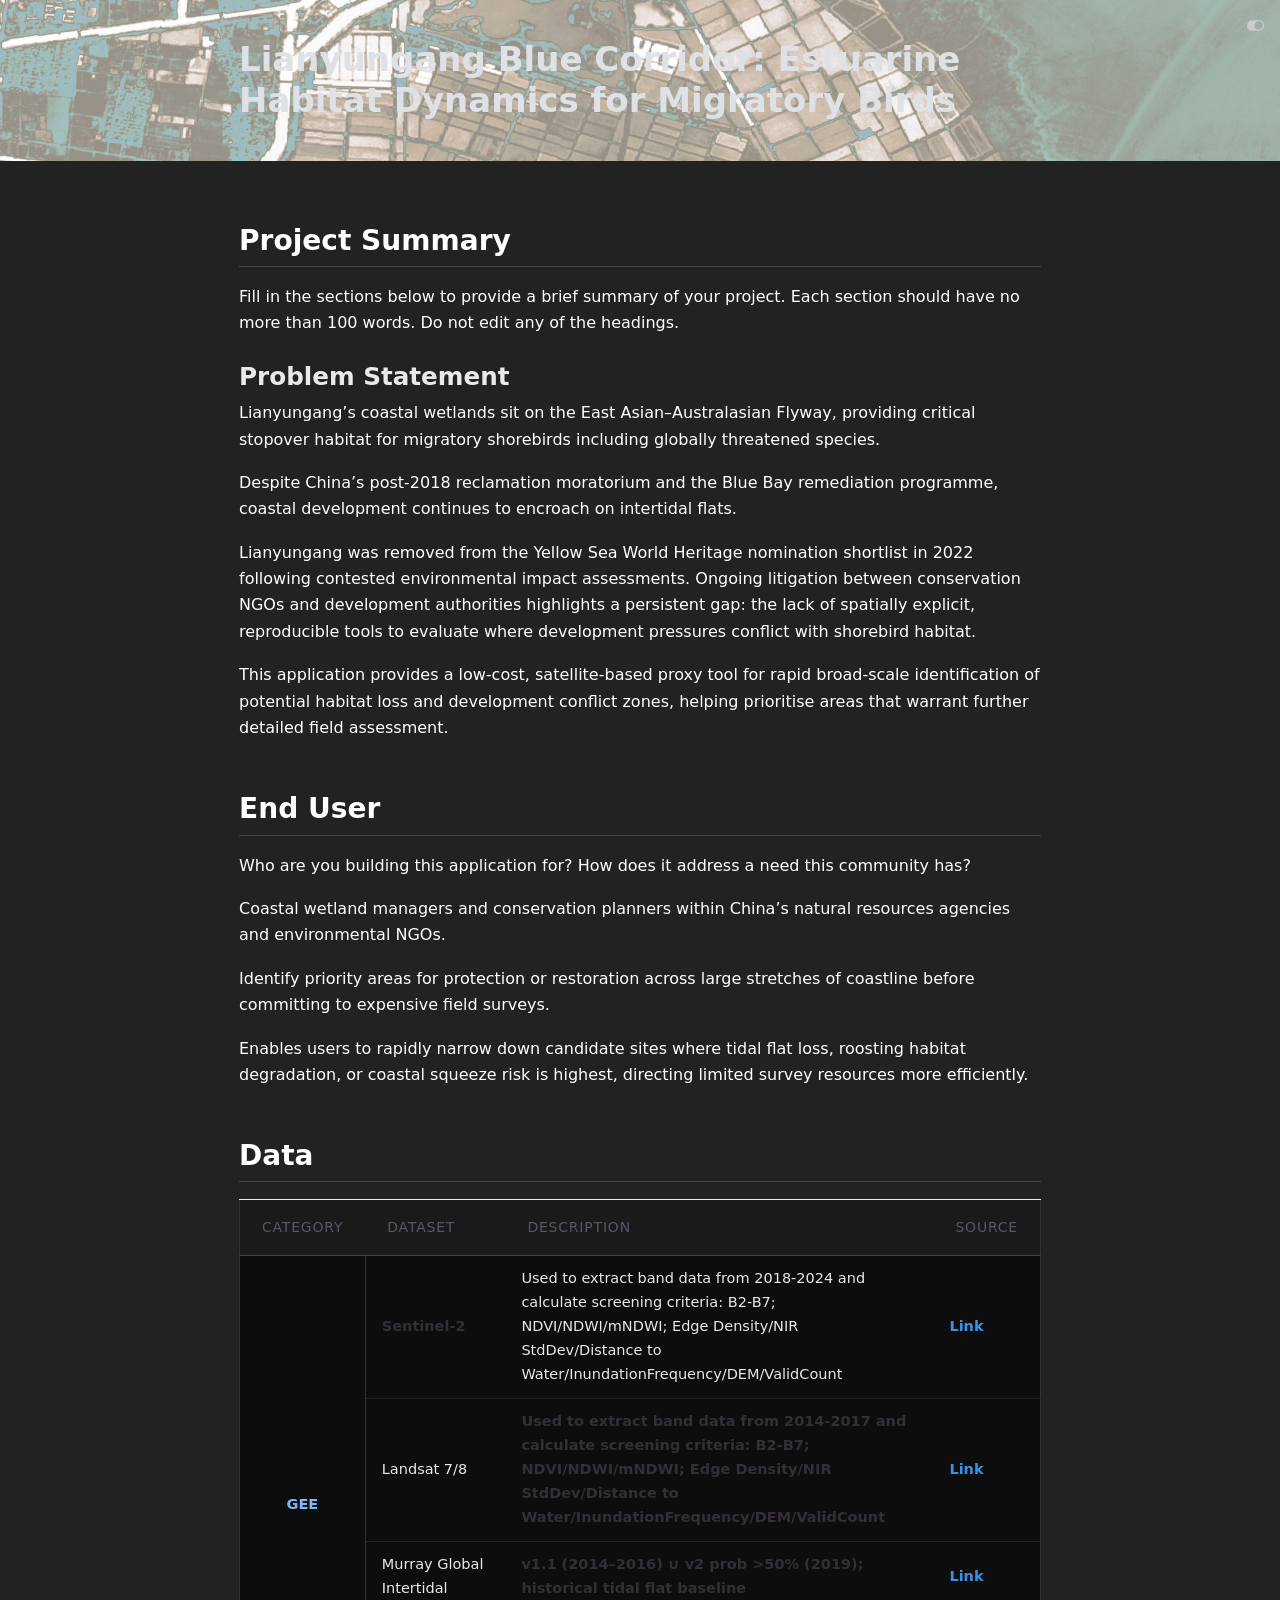
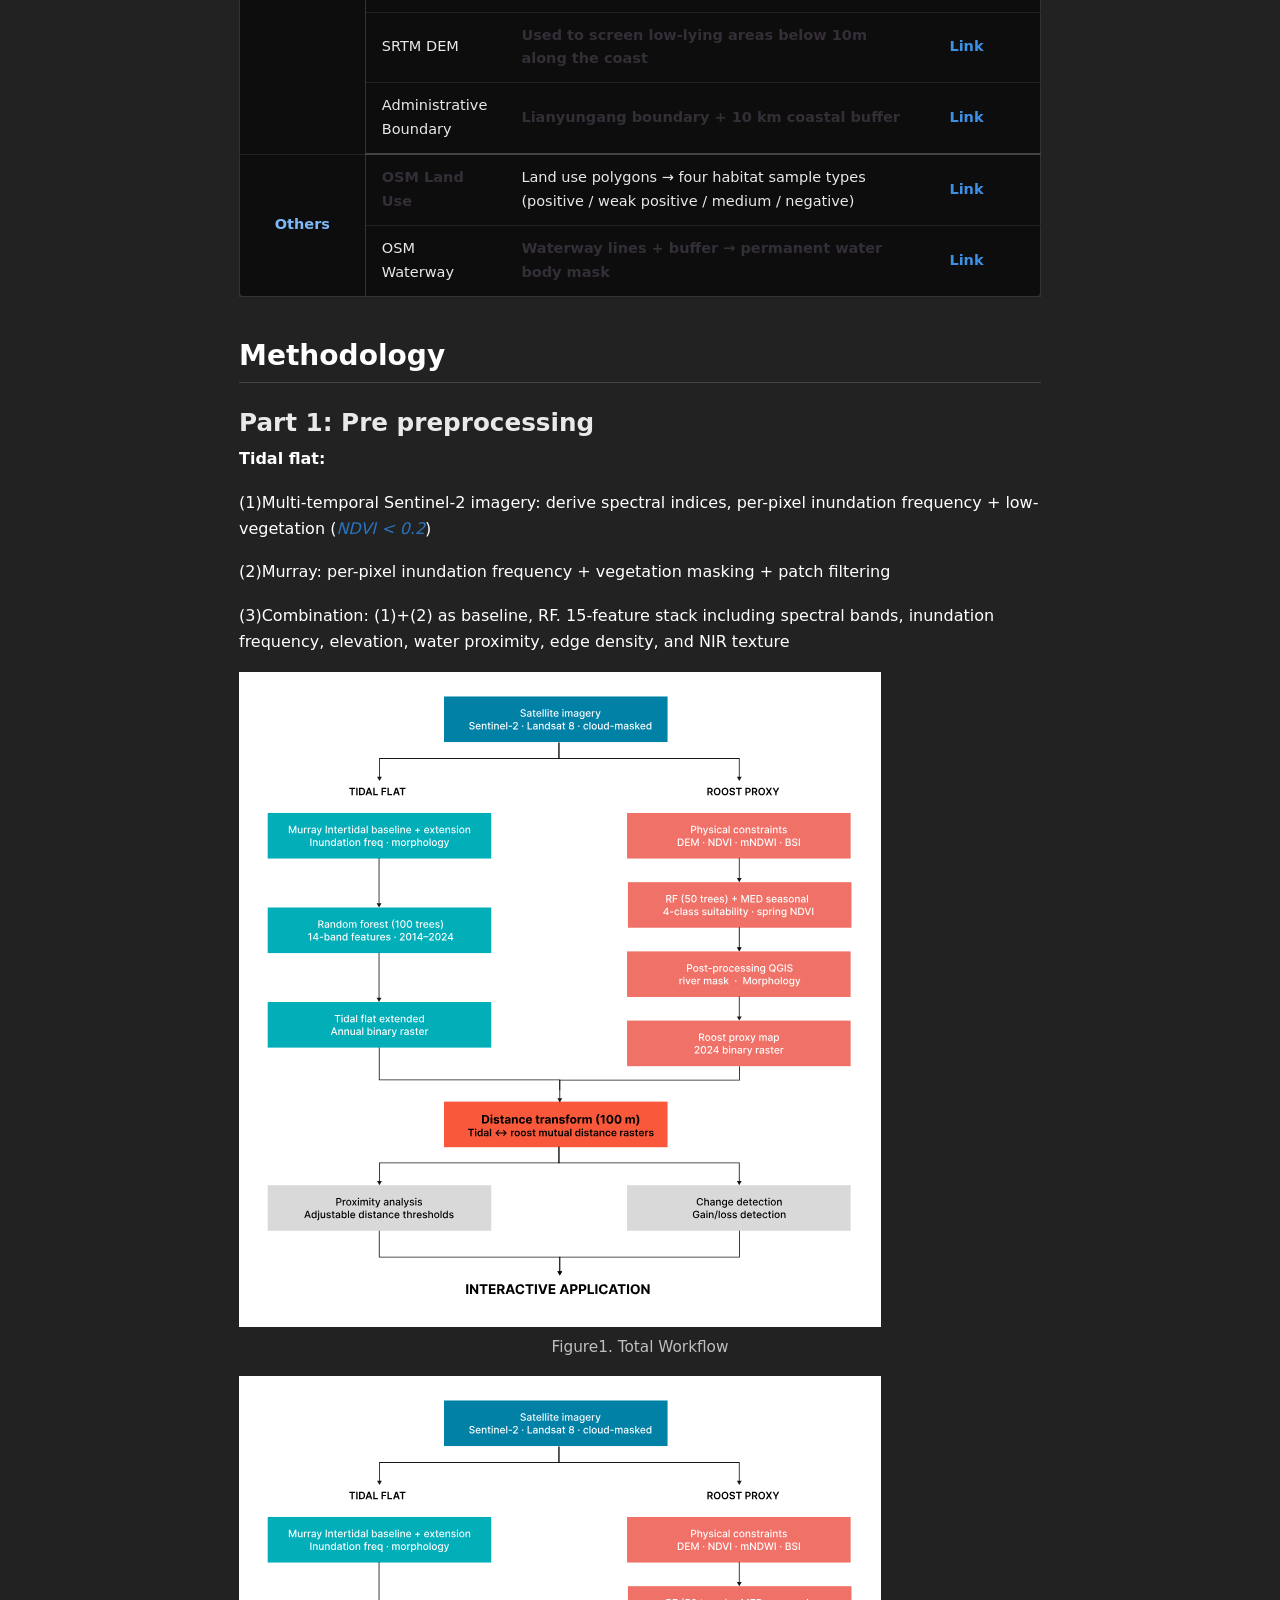
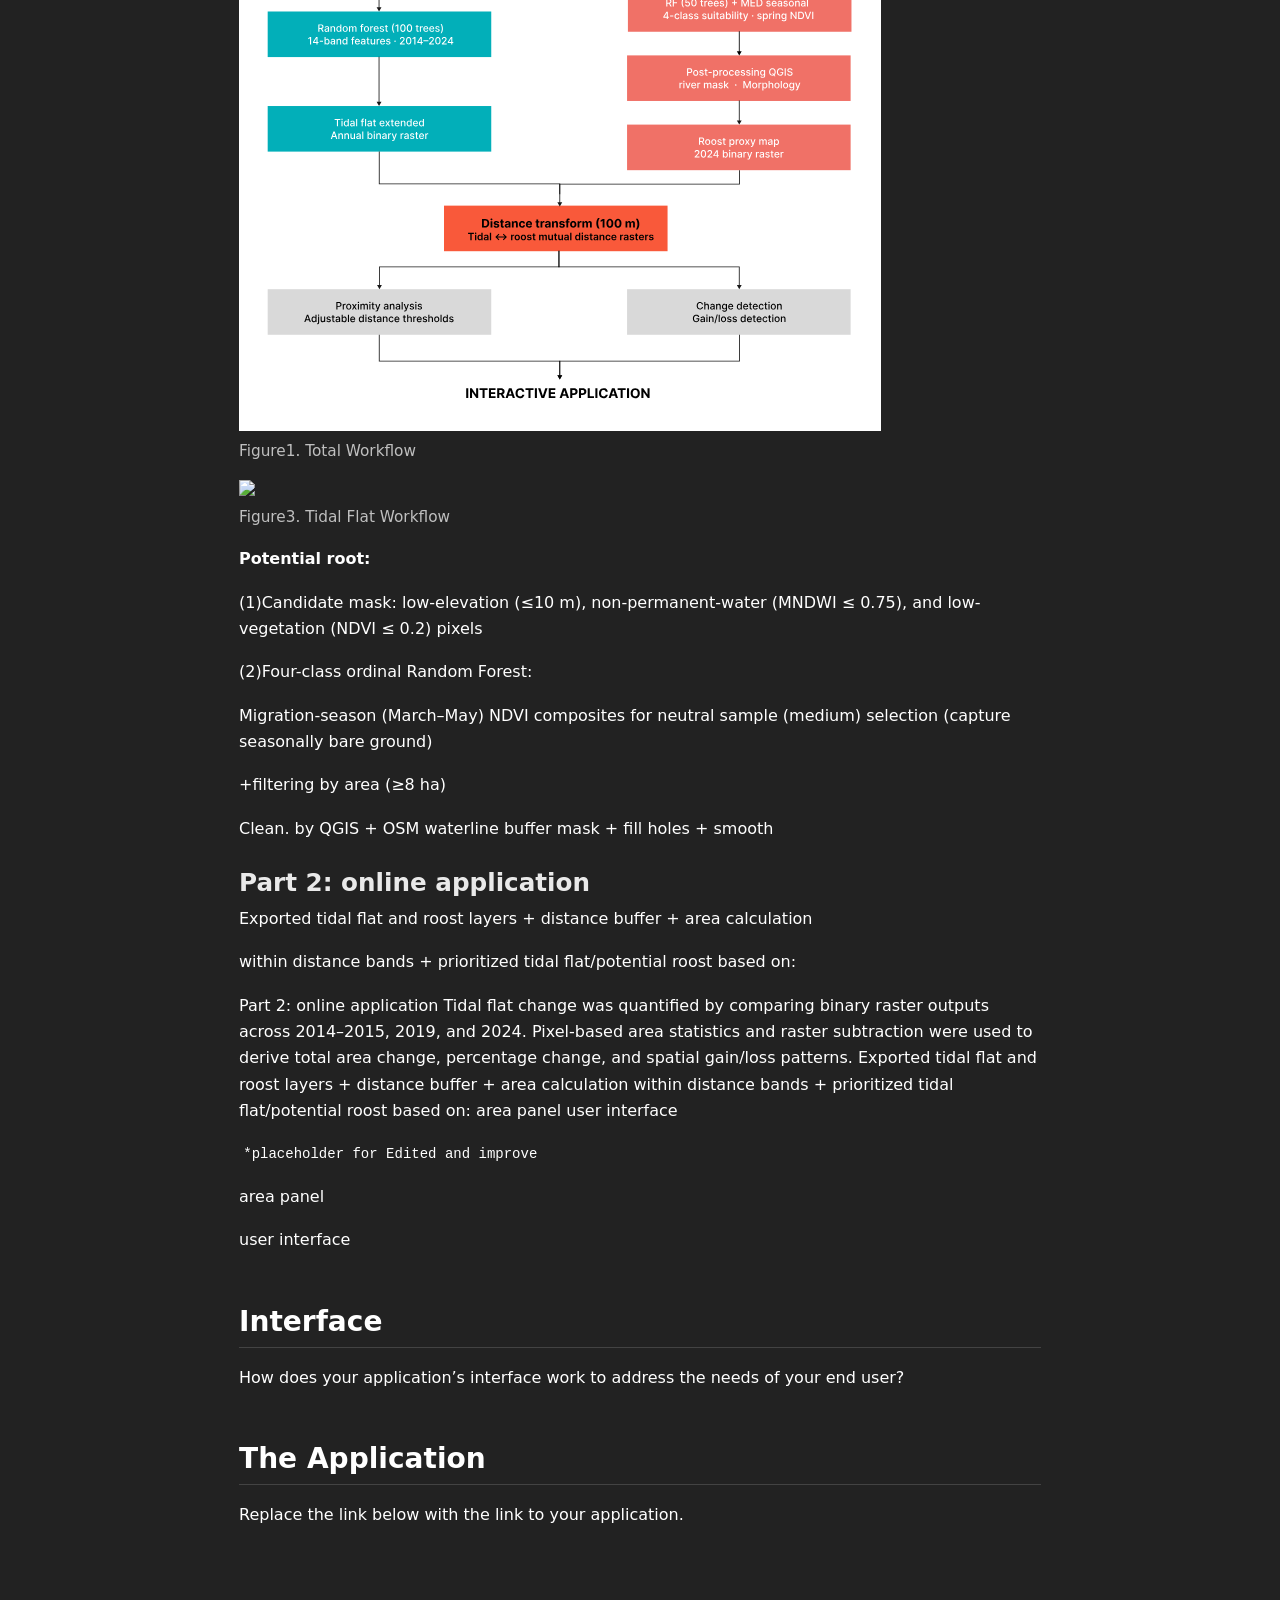
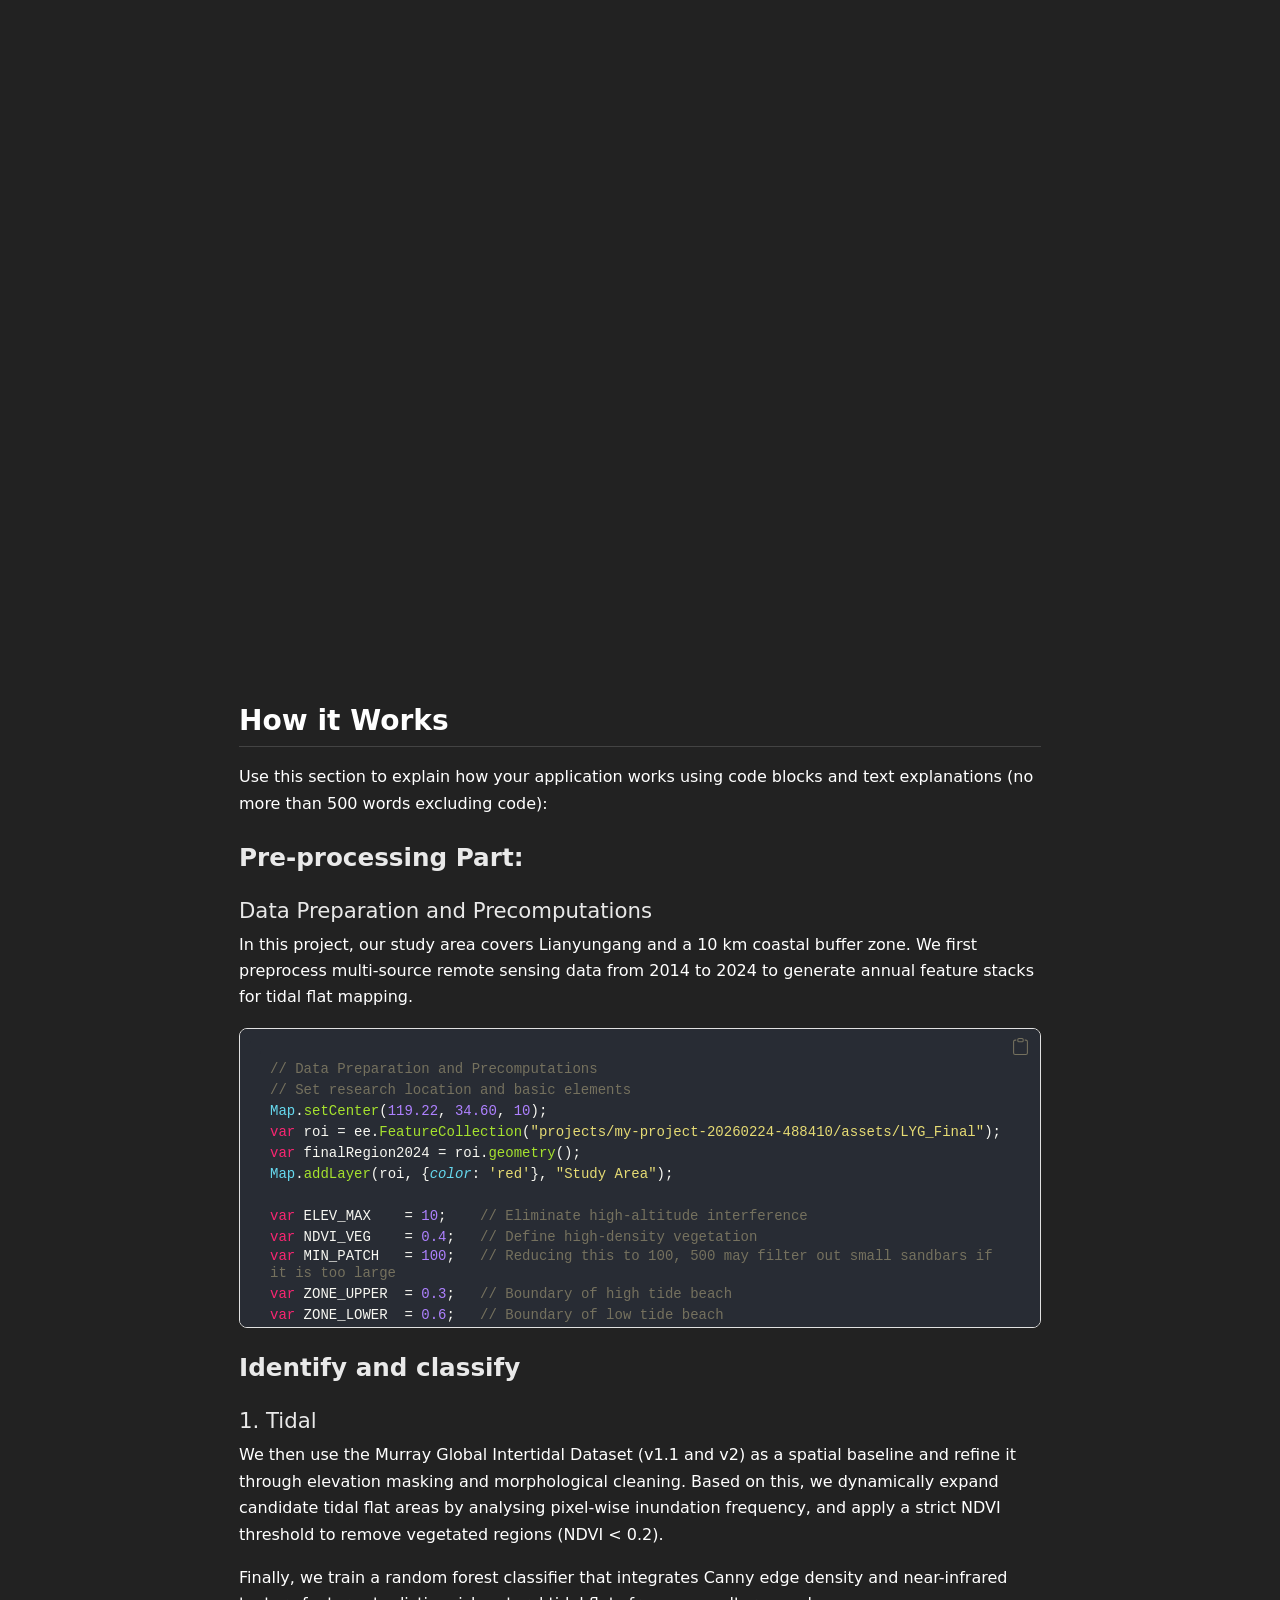
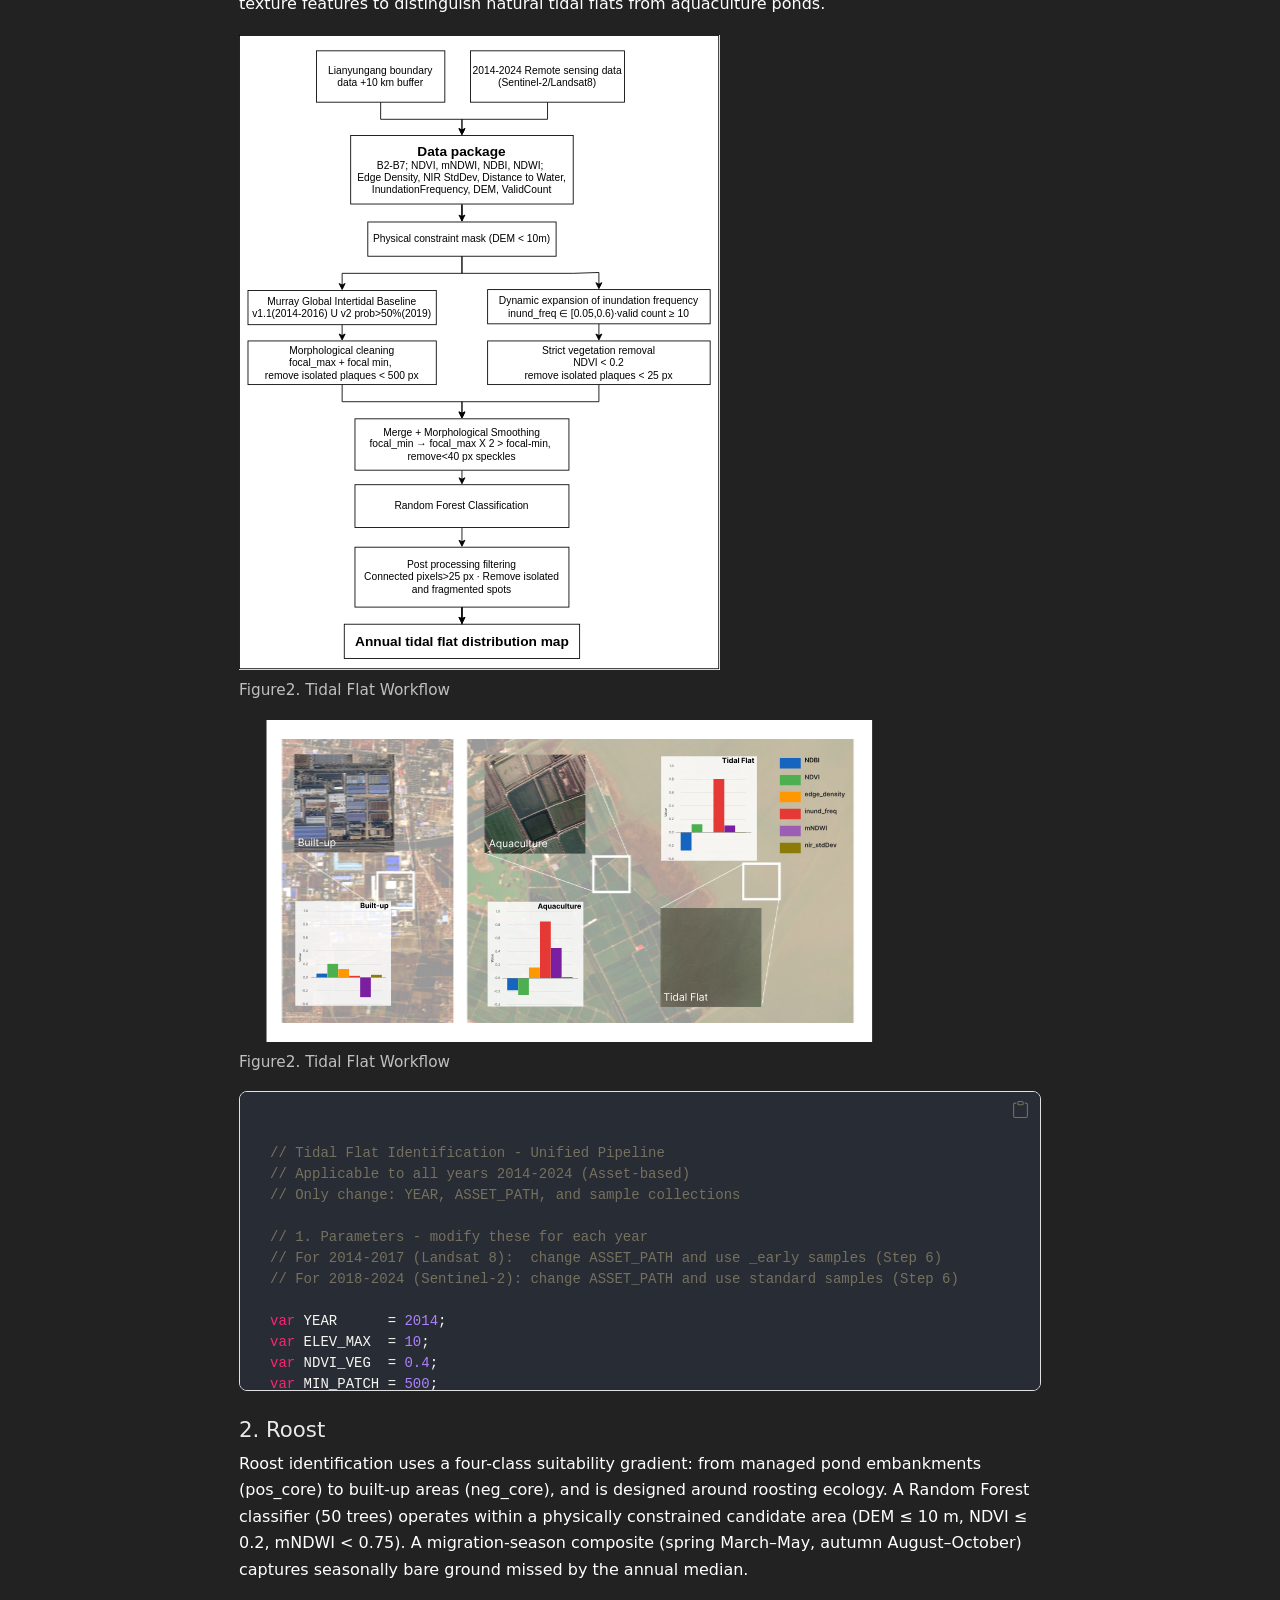
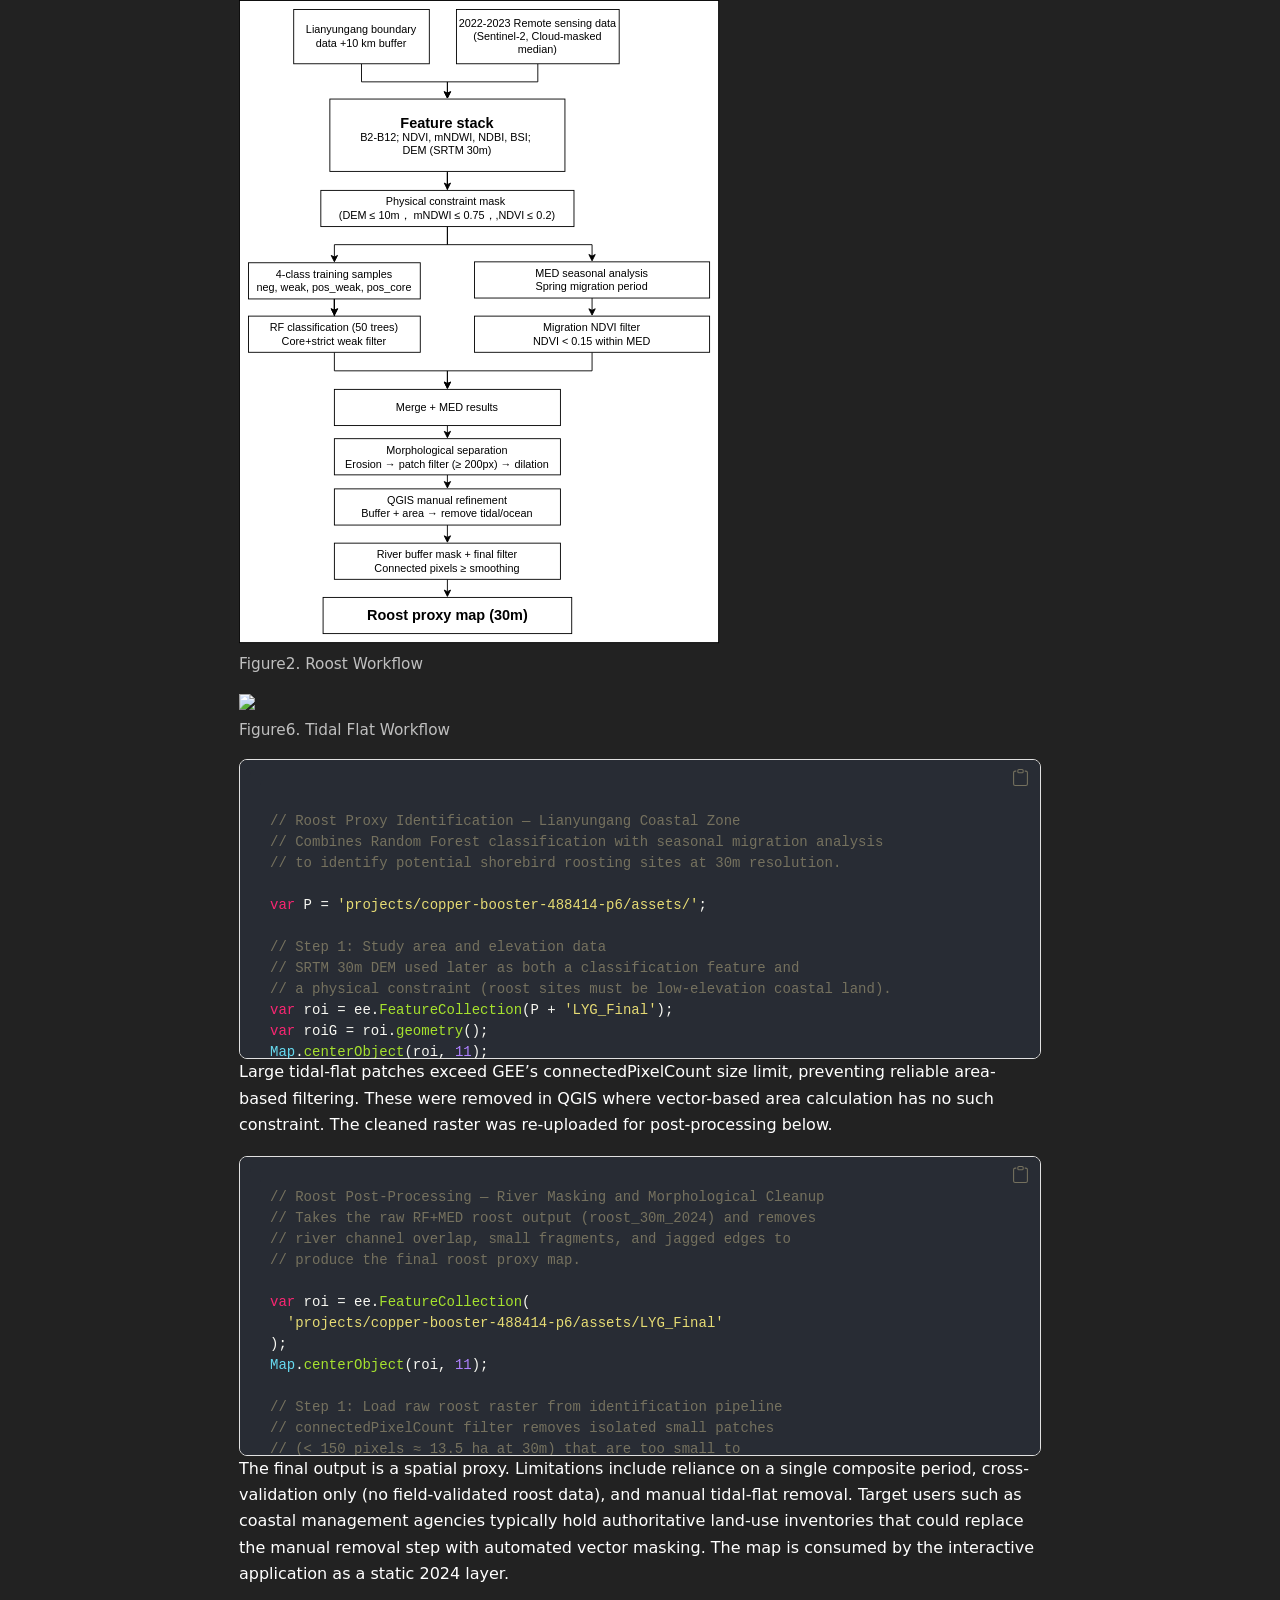
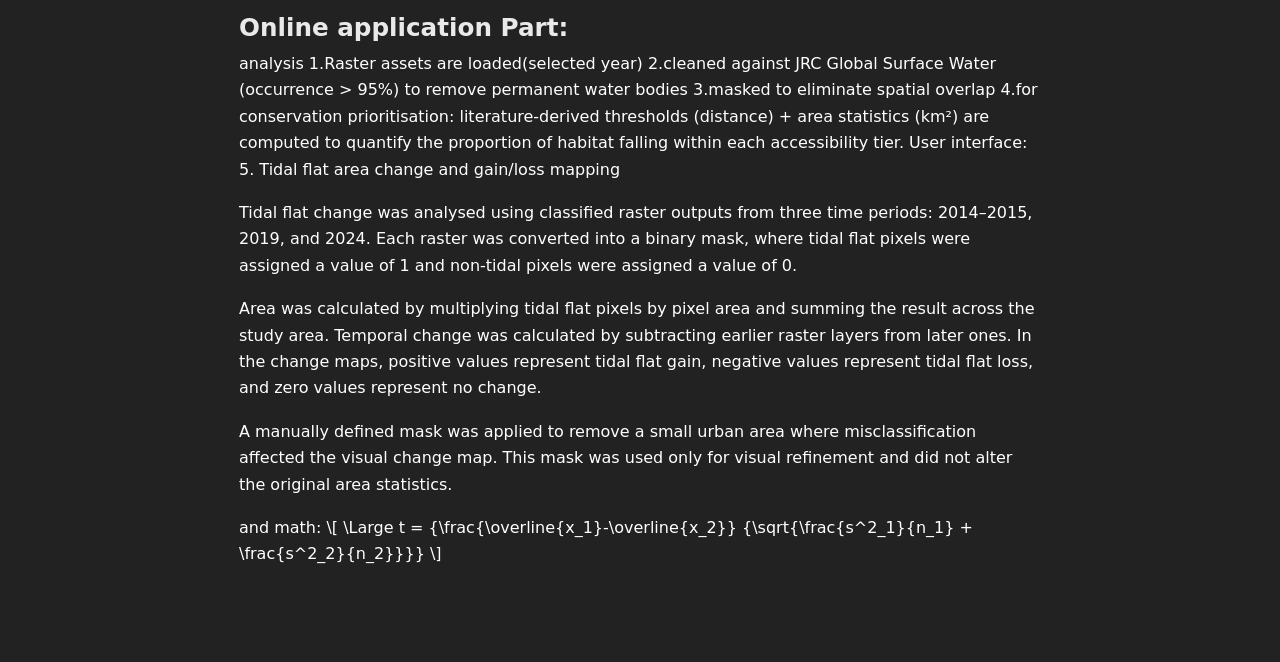
==== docs/index.html @ 0eb49652 "images_3" ====
<!DOCTYPE html>
<html xmlns="http://www.w3.org/1999/xhtml" lang="en" xml:lang="en"><head>

<meta charset="utf-8">
<meta name="generator" content="quarto-1.8.26">

<meta name="viewport" content="width=device-width, initial-scale=1.0, user-scalable=yes">


<title>Lianyungang Blue Corridor: Estuarine Habitat Dynamics for Migratory Birds</title>
<style>
code{white-space: pre-wrap;}
span.smallcaps{font-variant: small-caps;}
div.columns{display: flex; gap: min(4vw, 1.5em);}
div.column{flex: auto; overflow-x: auto;}
div.hanging-indent{margin-left: 1.5em; text-indent: -1.5em;}
ul.task-list{list-style: none;}
ul.task-list li input[type="checkbox"] {
  width: 0.8em;
  margin: 0 0.8em 0.2em -1em; /* quarto-specific, see https://github.com/quarto-dev/quarto-cli/issues/4556 */ 
  vertical-align: middle;
}
/* CSS for syntax highlighting */
html { -webkit-text-size-adjust: 100%; }
pre > code.sourceCode { white-space: pre; position: relative; }
pre > code.sourceCode > span { display: inline-block; line-height: 1.25; }
pre > code.sourceCode > span:empty { height: 1.2em; }
.sourceCode { overflow: visible; }
code.sourceCode > span { color: inherit; text-decoration: inherit; }
div.sourceCode { margin: 1em 0; }
pre.sourceCode { margin: 0; }
@media screen {
div.sourceCode { overflow: auto; }
}
@media print {
pre > code.sourceCode { white-space: pre-wrap; }
pre > code.sourceCode > span { text-indent: -5em; padding-left: 5em; }
}
pre.numberSource code
  { counter-reset: source-line 0; }
pre.numberSource code > span
  { position: relative; left: -4em; counter-increment: source-line; }
pre.numberSource code > span > a:first-child::before
  { content: counter(source-line);
    position: relative; left: -1em; text-align: right; vertical-align: baseline;
    border: none; display: inline-block;
    -webkit-touch-callout: none; -webkit-user-select: none;
    -khtml-user-select: none; -moz-user-select: none;
    -ms-user-select: none; user-select: none;
    padding: 0 4px; width: 4em;
  }
pre.numberSource { margin-left: 3em;  padding-left: 4px; }
div.sourceCode
  {   }
@media screen {
pre > code.sourceCode > span > a:first-child::before { text-decoration: underline; }
}
</style>


<script src="site_libs/quarto-nav/quarto-nav.js"></script>
<script src="site_libs/clipboard/clipboard.min.js"></script>
<script src="site_libs/quarto-search/autocomplete.umd.js"></script>
<script src="site_libs/quarto-search/fuse.min.js"></script>
<script src="site_libs/quarto-search/quarto-search.js"></script>
<meta name="quarto:offset" content="./">
<script src="site_libs/quarto-html/quarto.js" type="module"></script>
<script src="site_libs/quarto-html/tabsets/tabsets.js" type="module"></script>
<script src="site_libs/quarto-html/axe/axe-check.js" type="module"></script>
<script src="site_libs/quarto-html/popper.min.js"></script>
<script src="site_libs/quarto-html/tippy.umd.min.js"></script>
<script src="site_libs/quarto-html/anchor.min.js"></script>
<link href="site_libs/quarto-html/tippy.css" rel="stylesheet">
<link href="site_libs/quarto-html/quarto-syntax-highlighting-1b3db88def35042d172274863c1cdcf0.css" rel="stylesheet" class="quarto-color-scheme" id="quarto-text-highlighting-styles">
<link href="site_libs/quarto-html/quarto-syntax-highlighting-dark-1b3db88def35042d172274863c1cdcf0.css" rel="stylesheet" class="quarto-color-scheme quarto-color-alternate" id="quarto-text-highlighting-styles">
<script src="site_libs/bootstrap/bootstrap.min.js"></script>
<link href="site_libs/bootstrap/bootstrap-icons.css" rel="stylesheet">
<link href="site_libs/bootstrap/bootstrap-3e6c1baec064a38abb7800f19e666a87.min.css" rel="stylesheet" append-hash="true" class="quarto-color-scheme" id="quarto-bootstrap" data-mode="light">
<link href="site_libs/bootstrap/bootstrap-dark-79c4d32b32b00c7e91290ed5a6655f4a.min.css" rel="stylesheet" append-hash="true" class="quarto-color-scheme quarto-color-alternate" id="quarto-bootstrap" data-mode="dark">
<script id="quarto-search-options" type="application/json">{
  "location": "sidebar",
  "copy-button": false,
  "collapse-after": 3,
  "panel-placement": "start",
  "type": "textbox",
  "limit": 50,
  "keyboard-shortcut": [
    "f",
    "/",
    "s"
  ],
  "show-item-context": false,
  "language": {
    "search-no-results-text": "No results",
    "search-matching-documents-text": "matching documents",
    "search-copy-link-title": "Copy link to search",
    "search-hide-matches-text": "Hide additional matches",
    "search-more-match-text": "more match in this document",
    "search-more-matches-text": "more matches in this document",
    "search-clear-button-title": "Clear",
    "search-text-placeholder": "",
    "search-detached-cancel-button-title": "Cancel",
    "search-submit-button-title": "Submit",
    "search-label": "Search"
  }
}</script>
<style>

      .quarto-title-block .quarto-title-banner {
        background-image: url(images/picture1.jpg);
background-size: cover;
      }
</style>

  <script src="https://cdnjs.cloudflare.com/polyfill/v3/polyfill.min.js?features=es6"></script>
  <script src="https://cdn.jsdelivr.net/npm/mathjax@3/es5/tex-chtml-full.js" type="text/javascript"></script>

<script type="text/javascript">
const typesetMath = (el) => {
  if (window.MathJax) {
    // MathJax Typeset
    window.MathJax.typeset([el]);
  } else if (window.katex) {
    // KaTeX Render
    var mathElements = el.getElementsByClassName("math");
    var macros = [];
    for (var i = 0; i < mathElements.length; i++) {
      var texText = mathElements[i].firstChild;
      if (mathElements[i].tagName == "SPAN" && texText && texText.data) {
        window.katex.render(texText.data, mathElements[i], {
          displayMode: mathElements[i].classList.contains('display'),
          throwOnError: false,
          macros: macros,
          fleqn: false
        });
      }
    }
  }
}
window.Quarto = {
  typesetMath
};
</script>

<link rel="stylesheet" href="styles_1.css">
<link rel="stylesheet" href="styles.css">
</head>

<body class="fullcontent quarto-dark"><script id="quarto-html-before-body" type="application/javascript">
    const toggleBodyColorMode = (bsSheetEl) => {
      const mode = bsSheetEl.getAttribute("data-mode");
      const bodyEl = window.document.querySelector("body");
      if (mode === "dark") {
        bodyEl.classList.add("quarto-dark");
        bodyEl.classList.remove("quarto-light");
      } else {
        bodyEl.classList.add("quarto-light");
        bodyEl.classList.remove("quarto-dark");
      }
    }
    const toggleBodyColorPrimary = () => {
      const bsSheetEl = window.document.querySelector("link#quarto-bootstrap:not([rel=disabled-stylesheet])");
      if (bsSheetEl) {
        toggleBodyColorMode(bsSheetEl);
      }
    }
    const setColorSchemeToggle = (alternate) => {
      const toggles = window.document.querySelectorAll('.quarto-color-scheme-toggle');
      for (let i=0; i < toggles.length; i++) {
        const toggle = toggles[i];
        if (toggle) {
          if (alternate) {
            toggle.classList.add("alternate");
          } else {
            toggle.classList.remove("alternate");
          }
        }
      }
    };
    const toggleColorMode = (alternate) => {
      // Switch the stylesheets
      const primaryStylesheets = window.document.querySelectorAll('link.quarto-color-scheme:not(.quarto-color-alternate)');
      const alternateStylesheets = window.document.querySelectorAll('link.quarto-color-scheme.quarto-color-alternate');
      manageTransitions('#quarto-margin-sidebar .nav-link', false);
      if (alternate) {
        // note: dark is layered on light, we don't disable primary!
        enableStylesheet(alternateStylesheets);
        for (const sheetNode of alternateStylesheets) {
          if (sheetNode.id === "quarto-bootstrap") {
            toggleBodyColorMode(sheetNode);
          }
        }
      } else {
        disableStylesheet(alternateStylesheets);
        enableStylesheet(primaryStylesheets)
        toggleBodyColorPrimary();
      }
      manageTransitions('#quarto-margin-sidebar .nav-link', true);
      // Switch the toggles
      setColorSchemeToggle(alternate)
      // Hack to workaround the fact that safari doesn't
      // properly recolor the scrollbar when toggling (#1455)
      if (navigator.userAgent.indexOf('Safari') > 0 && navigator.userAgent.indexOf('Chrome') == -1) {
        manageTransitions("body", false);
        window.scrollTo(0, 1);
        setTimeout(() => {
          window.scrollTo(0, 0);
          manageTransitions("body", true);
        }, 40);
      }
    }
    const disableStylesheet = (stylesheets) => {
      for (let i=0; i < stylesheets.length; i++) {
        const stylesheet = stylesheets[i];
        stylesheet.rel = 'disabled-stylesheet';
      }
    }
    const enableStylesheet = (stylesheets) => {
      for (let i=0; i < stylesheets.length; i++) {
        const stylesheet = stylesheets[i];
        if(stylesheet.rel !== 'stylesheet') { // for Chrome, which will still FOUC without this check
          stylesheet.rel = 'stylesheet';
        }
      }
    }
    const manageTransitions = (selector, allowTransitions) => {
      const els = window.document.querySelectorAll(selector);
      for (let i=0; i < els.length; i++) {
        const el = els[i];
        if (allowTransitions) {
          el.classList.remove('notransition');
        } else {
          el.classList.add('notransition');
        }
      }
    }
    const isFileUrl = () => {
      return window.location.protocol === 'file:';
    }
    const hasAlternateSentinel = () => {
      let styleSentinel = getColorSchemeSentinel();
      if (styleSentinel !== null) {
        return styleSentinel === "alternate";
      } else {
        return false;
      }
    }
    const setStyleSentinel = (alternate) => {
      const value = alternate ? "alternate" : "default";
      if (!isFileUrl()) {
        window.localStorage.setItem("quarto-color-scheme", value);
      } else {
        localAlternateSentinel = value;
      }
    }
    const getColorSchemeSentinel = () => {
      if (!isFileUrl()) {
        const storageValue = window.localStorage.getItem("quarto-color-scheme");
        return storageValue != null ? storageValue : localAlternateSentinel;
      } else {
        return localAlternateSentinel;
      }
    }
    const toggleGiscusIfUsed = (isAlternate, darkModeDefault) => {
      const baseTheme = document.querySelector('#giscus-base-theme')?.value ?? 'light';
      const alternateTheme = document.querySelector('#giscus-alt-theme')?.value ?? 'dark';
      let newTheme = '';
      if(authorPrefersDark) {
        newTheme = isAlternate ? baseTheme : alternateTheme;
      } else {
        newTheme = isAlternate ? alternateTheme : baseTheme;
      }
      const changeGiscusTheme = () => {
        // From: https://github.com/giscus/giscus/issues/336
        const sendMessage = (message) => {
          const iframe = document.querySelector('iframe.giscus-frame');
          if (!iframe) return;
          iframe.contentWindow.postMessage({ giscus: message }, 'https://giscus.app');
        }
        sendMessage({
          setConfig: {
            theme: newTheme
          }
        });
      }
      const isGiscussLoaded = window.document.querySelector('iframe.giscus-frame') !== null;
      if (isGiscussLoaded) {
        changeGiscusTheme();
      }
    };
    const authorPrefersDark = true;
    const darkModeDefault = authorPrefersDark;
    let localAlternateSentinel = darkModeDefault ? 'alternate' : 'default';
    // Dark / light mode switch
    window.quartoToggleColorScheme = () => {
      // Read the current dark / light value
      let toAlternate = !hasAlternateSentinel();
      toggleColorMode(toAlternate);
      setStyleSentinel(toAlternate);
      toggleGiscusIfUsed(toAlternate, darkModeDefault);
      window.dispatchEvent(new Event('resize'));
    };
    // Switch to dark mode if need be
    if (hasAlternateSentinel()) {
      toggleColorMode(true);
    } else {
      toggleColorMode(false);
    }
  </script>

<div id="quarto-search-results"></div>
<!-- content -->
<header id="title-block-header" class="quarto-title-block default page-columns page-full">
  <div class="quarto-title-banner page-columns page-full">
    <div class="quarto-title column-body">
      <h1 class="title">Lianyungang Blue Corridor: Estuarine Habitat Dynamics for Migratory Birds</h1>
                      </div>
  </div>
    
  
  <div class="quarto-title-meta">

      
    
      
    </div>
    
  
  </header><div id="quarto-content" class="quarto-container page-columns page-rows-contents page-layout-article">
<!-- sidebar -->
<!-- margin-sidebar -->
    
<!-- main -->
<main class="content quarto-banner-title-block page-columns page-full" id="quarto-document-content">






<style>
.scroll-code {
  max-height: 300px;
  overflow-y: auto;
  border: 1px solid #e1e1e1;
  border-radius: 8px;
  box-shadow: none;
  background-color: transparent; 
}


.scroll-code pre, 
.scroll-code .sourceCode {
  margin: 0 !important;      
  padding: 10px !important;  
  background-color: #282c34 !important; 
  border: none !important; 
}
</style>
<section id="project-summary" class="level2">
<h2 class="anchored" data-anchor-id="project-summary">Project Summary</h2>
<p>Fill in the sections below to provide a brief summary of your project. Each section should have no more than 100 words. Do not edit any of the headings.</p>
<section id="problem-statement" class="level3">
<h3 class="anchored" data-anchor-id="problem-statement">Problem Statement</h3>
<p>Lianyungang’s coastal wetlands sit on the East Asian–Australasian Flyway, providing critical stopover habitat for migratory shorebirds including globally threatened species.</p>
<p>Despite China’s post-2018 reclamation moratorium and the Blue Bay remediation programme, coastal development continues to encroach on intertidal flats.</p>
<p>Lianyungang was removed from the Yellow Sea World Heritage nomination shortlist in 2022 following contested environmental impact assessments. Ongoing litigation between conservation NGOs and development authorities highlights a persistent gap: the lack of spatially explicit, reproducible tools to evaluate where development pressures conflict with shorebird habitat.</p>
<p>This application provides a low-cost, satellite-based proxy tool for rapid broad-scale identification of potential habitat loss and development conflict zones, helping prioritise areas that warrant further detailed field assessment.</p>
</section>
</section>
<section id="end-user" class="level2">
<h2 class="anchored" data-anchor-id="end-user">End User</h2>
<p>Who are you building this application for? How does it address a need this community has?</p>
<p>Coastal wetland managers and conservation planners within China’s natural resources agencies and environmental NGOs.</p>
<p>Identify priority areas for protection or restoration across large stretches of coastline before committing to expensive field surveys.</p>
<p>Enables users to rapidly narrow down candidate sites where tidal flat loss, roosting habitat degradation, or coastal squeeze risk is highest, directing limited survey resources more efficiently.</p>
</section>
<section id="data" class="level2">
<h2 class="anchored" data-anchor-id="data">Data</h2>
<style>
.data-table {
  width: 100%;
  border-collapse: collapse;
  font-family: Inter, system-ui, sans-serif;
  background-color: #0d0d0d;
  color: #e8e8e8;
  border: 1px solid #333;
  border-radius: 8px;
}

.data-table th {
  background-color: #1a1a1a;
  color: #a0a0a0;
  font-weight: 600;
  font-size: 0.82rem;
  text-transform: uppercase;
  letter-spacing: 0.06em;
  padding: 12px 16px;
  border-bottom: 1px solid #444;
  text-align: left;
}

.data-table td {
  padding: 11px 16px;
  border-top: 1px solid #222;
  vertical-align: middle;
  color: #e8e8e8;
}

/* Category */
.data-table td.cat {
  font-weight: 700;
  color: #7eb8f7;
  text-align: center;
  border-right: 1px solid #333;
  white-space: nowrap;
}

/* Hover highlight: the entire line becomes bright gray */
.data-table tbody tr:hover td {
  background-color: #2a2a2a !important;
}

/* Link Style */
.data-table a {
  color: #7eb8f7;
  text-decoration: none;
  font-weight: 500;
}
.data-table a:hover {
  color: #ffffff;
  text-decoration: underline;
}

/* Dividing line */
.data-table tr.group-end td {
  border-bottom: 2px solid #444;
}
</style>
<table class="data-table">
<tbody><tr>
<th>
CATEGORY
</th>
<th>
DATASET
</th>
<th>
DESCRIPTION
</th>
<th>
SOURCE
</th>
</tr>
<tr>
<td class="cat" rowspan="5">
GEE
</td>
<td>
Sentinel-2
</td>
<td>
Used to extract band data from 2018-2024 and calculate screening criteria: B2-B7; NDVI/NDWI/mNDWI; Edge Density/NIR StdDev/Distance to Water/InundationFrequency/DEM/ValidCount
</td>
<td>
<a href="https://developers.google.com/earth-engine/datasets/catalog/COPERNICUS_S2_SR_HARMONIZED" target="_blank">Link</a>
</td>
</tr>
<tr>
<td>
Landsat 7/8
</td>
<td>
Used to extract band data from 2014-2017 and calculate screening criteria: B2-B7; NDVI/NDWI/mNDWI; Edge Density/NIR StdDev/Distance to Water/InundationFrequency/DEM/ValidCount
</td>
<td>
<a href="https://developers.google.com/earth-engine/datasets/catalog/LANDSAT_LC08_C02_T1_L2" target="_blank">Link</a>
</td>
</tr>
<tr>
<td>
Murray Global Intertidal
</td>
<td>
v1.1 (2014–2016) ∪ v2 prob &gt;50% (2019); historical tidal flat baseline
</td>
<td>
<a href="https://developers.google.com/earth-engine/datasets/catalog/UQ_murray_Intertidal_v1_1_global_intertidal" target="_blank">Link</a>
</td>
</tr>
<tr>
<td>
SRTM DEM
</td>
<td>
Used to screen low-lying areas below 10m along the coast
</td>
<td>
<a href="https://developers.google.com/earth-engine/datasets/catalog/USGS_SRTMGL1_003" target="_blank">Link</a>
</td>
</tr>
<tr class="group-end">
<td>
Administrative Boundary
</td>
<td>
Lianyungang boundary + 10 km coastal buffer
</td>
<td>
<a href="https://developers.google.com/earth-engine/datasets/catalog/FAO_GAUL_2015_level2" target="_blank">Link</a>
</td>
</tr>
<tr>
<td class="cat" rowspan="2">
Others
</td>
<td>
OSM Land Use
</td>
<td>
Land use polygons → four habitat sample types (positive / weak positive / medium / negative)
</td>
<td>
<a href="https://www.openstreetmap.org/" target="_blank">Link</a>
</td>
</tr>
<tr>
<td>
OSM Waterway
</td>
<td>
Waterway lines + buffer → permanent water body mask
</td>
<td>
<a href="https://download.geofabrik.de/" target="_blank">Link</a>
</td>
</tr>
</tbody></table>
</section>
<section id="methodology" class="level2">
<h2 class="anchored" data-anchor-id="methodology">Methodology</h2>
<section id="part-1-pre-preprocessing" class="level3">
<h3 class="anchored" data-anchor-id="part-1-pre-preprocessing">Part 1: Pre preprocessing</h3>
<p><strong>Tidal flat:</strong></p>
<p>(1)Multi-temporal Sentinel-2 imagery: derive spectral indices, per-pixel inundation frequency + low-vegetation (<em>NDVI &lt; 0.2</em>)</p>
<p>(2)Murray: per-pixel inundation frequency + vegetation masking + patch filtering</p>
<p>(3)Combination: (1)+(2) as baseline, RF. 15-feature stack including spectral bands, inundation frequency, elevation, water proximity, edge density, and NIR texture</p>
<div style="text-align: center;">
<div class="quarto-figure quarto-figure-center">
<figure class="figure">
<p><img src="images/Group_4.svg" class="img-fluid figure-img" style="width:80.0%"></p>
<figcaption>Figure1. Total Workflow</figcaption>
</figure>
</div>
</div>
<div class="quarto-figure quarto-figure-center">
<figure class="figure">
<p><img src="images/Group_4.svg" class="img-fluid figure-img" style="width:80.0%"></p>
<figcaption>Figure1. Total Workflow</figcaption>
</figure>
</div>
<div class="quarto-figure quarto-figure-center">
<figure class="figure">
<p><img src="images/Group_2_2.svg" class="img-fluid figure-img" style="width:80.0%"></p>
<figcaption>Figure3. Tidal Flat Workflow</figcaption>
</figure>
</div>
<p><strong>Potential root:</strong></p>
<p>(1)Candidate mask: low-elevation (≤10 m), non-permanent-water (MNDWI ≤ 0.75), and low-vegetation (NDVI ≤ 0.2) pixels</p>
<p>(2)Four-class ordinal Random Forest:</p>
<p>Migration-season (March–May) NDVI composites for neutral sample (medium) selection (capture seasonally bare ground)</p>
<p>+filtering by area (≥8 ha)</p>
<p>Clean. by QGIS + OSM waterline buffer mask + fill holes + smooth</p>
</section>
<section id="part-2-online-application" class="level3">
<h3 class="anchored" data-anchor-id="part-2-online-application">Part 2: online application</h3>
<p>Exported tidal flat and roost layers + distance buffer + area calculation</p>
<p>within distance bands + prioritized tidal flat/potential roost based on:</p>
<p>Part 2: online application Tidal flat change was quantified by comparing binary raster outputs across 2014–2015, 2019, and 2024. Pixel-based area statistics and raster subtraction were used to derive total area change, percentage change, and spatial gain/loss patterns. Exported tidal flat and roost layers + distance buffer + area calculation within distance bands + prioritized tidal flat/potential roost based on: area panel user interface</p>
<pre><code>*placeholder for Edited and improve</code></pre>
<p>area panel</p>
<p>user interface</p>
</section>
</section>
<section id="interface" class="level2">
<h2 class="anchored" data-anchor-id="interface">Interface</h2>
<p>How does your application’s interface work to address the needs of your end user?</p>
</section>
<section id="the-application" class="level2 page-columns page-full">
<h2 class="anchored" data-anchor-id="the-application">The Application</h2>
<p>Replace the link below with the link to your application.</p>
<div class="column-page">
<iframe src="https://ollielballinger.users.earthengine.app/view/turkey-earthquake" width="100%" height="700px">
</iframe>
</div>
</section>
<section id="how-it-works" class="level2">
<h2 class="anchored" data-anchor-id="how-it-works">How it Works</h2>
<p>Use this section to explain how your application works using code blocks and text explanations (no more than 500 words excluding code):</p>
<section id="pre-processing-part" class="level3">
<h3 class="anchored" data-anchor-id="pre-processing-part">Pre-processing Part:</h3>
<section id="data-preparation-and-precomputations" class="level4">
<h4 class="anchored" data-anchor-id="data-preparation-and-precomputations">Data Preparation and Precomputations</h4>
<p>In this project, our study area covers Lianyungang and a 10 km coastal buffer zone. We first preprocess multi-source remote sensing data from 2014 to 2024 to generate annual feature stacks for tidal flat mapping.</p>
<div class="scroll-code">
<div class="code-copy-outer-scaffold"><div class="sourceCode" id="cb2"><pre class="sourceCode javascript code-with-copy"><code class="sourceCode javascript"><span id="cb2-1"><a href="#cb2-1" aria-hidden="true" tabindex="-1"></a><span class="co">// Data Preparation and Precomputations</span></span>
<span id="cb2-2"><a href="#cb2-2" aria-hidden="true" tabindex="-1"></a><span class="co">// Set research location and basic elements</span></span>
<span id="cb2-3"><a href="#cb2-3" aria-hidden="true" tabindex="-1"></a><span class="bu">Map</span><span class="op">.</span><span class="fu">setCenter</span>(<span class="fl">119.22</span><span class="op">,</span> <span class="fl">34.60</span><span class="op">,</span> <span class="dv">10</span>)<span class="op">;</span></span>
<span id="cb2-4"><a href="#cb2-4" aria-hidden="true" tabindex="-1"></a><span class="kw">var</span> roi <span class="op">=</span> ee<span class="op">.</span><span class="fu">FeatureCollection</span>(<span class="st">"projects/my-project-20260224-488410/assets/LYG_Final"</span>)<span class="op">;</span></span>
<span id="cb2-5"><a href="#cb2-5" aria-hidden="true" tabindex="-1"></a><span class="kw">var</span> finalRegion2024 <span class="op">=</span> roi<span class="op">.</span><span class="fu">geometry</span>()<span class="op">;</span></span>
<span id="cb2-6"><a href="#cb2-6" aria-hidden="true" tabindex="-1"></a><span class="bu">Map</span><span class="op">.</span><span class="fu">addLayer</span>(roi<span class="op">,</span> {<span class="dt">color</span><span class="op">:</span> <span class="st">'red'</span>}<span class="op">,</span> <span class="st">"Study Area"</span>)<span class="op">;</span></span>
<span id="cb2-7"><a href="#cb2-7" aria-hidden="true" tabindex="-1"></a></span>
<span id="cb2-8"><a href="#cb2-8" aria-hidden="true" tabindex="-1"></a><span class="kw">var</span> ELEV_MAX    <span class="op">=</span> <span class="dv">10</span><span class="op">;</span>    <span class="co">// Eliminate high-altitude interference</span></span>
<span id="cb2-9"><a href="#cb2-9" aria-hidden="true" tabindex="-1"></a><span class="kw">var</span> NDVI_VEG    <span class="op">=</span> <span class="fl">0.4</span><span class="op">;</span>   <span class="co">// Define high-density vegetation</span></span>
<span id="cb2-10"><a href="#cb2-10" aria-hidden="true" tabindex="-1"></a><span class="kw">var</span> MIN_PATCH   <span class="op">=</span> <span class="dv">100</span><span class="op">;</span>   <span class="co">// Reducing this to 100, 500 may filter out small sandbars if it is too large</span></span>
<span id="cb2-11"><a href="#cb2-11" aria-hidden="true" tabindex="-1"></a><span class="kw">var</span> ZONE_UPPER  <span class="op">=</span> <span class="fl">0.3</span><span class="op">;</span>   <span class="co">// Boundary of high tide beach</span></span>
<span id="cb2-12"><a href="#cb2-12" aria-hidden="true" tabindex="-1"></a><span class="kw">var</span> ZONE_LOWER  <span class="op">=</span> <span class="fl">0.6</span><span class="op">;</span>   <span class="co">// Boundary of low tide beach</span></span>
<span id="cb2-13"><a href="#cb2-13" aria-hidden="true" tabindex="-1"></a></span>
<span id="cb2-14"><a href="#cb2-14" aria-hidden="true" tabindex="-1"></a><span class="kw">var</span> dem <span class="op">=</span> ee<span class="op">.</span><span class="fu">Image</span>(<span class="st">'USGS/SRTMGL1_003'</span>)<span class="op">.</span><span class="fu">clip</span>(roi)<span class="op">;</span></span>
<span id="cb2-15"><a href="#cb2-15" aria-hidden="true" tabindex="-1"></a><span class="kw">var</span> lowLand <span class="op">=</span> dem<span class="op">.</span><span class="fu">lte</span>(ELEV_MAX)<span class="op">;</span></span>
<span id="cb2-16"><a href="#cb2-16" aria-hidden="true" tabindex="-1"></a></span>
<span id="cb2-17"><a href="#cb2-17" aria-hidden="true" tabindex="-1"></a></span>
<span id="cb2-18"><a href="#cb2-18" aria-hidden="true" tabindex="-1"></a><span class="co">// Processing Sentinel-2 data</span></span>
<span id="cb2-19"><a href="#cb2-19" aria-hidden="true" tabindex="-1"></a><span class="co">// Prepare 2018-2024 Sentinel-2 Loop</span></span>
<span id="cb2-20"><a href="#cb2-20" aria-hidden="true" tabindex="-1"></a></span>
<span id="cb2-21"><a href="#cb2-21" aria-hidden="true" tabindex="-1"></a><span class="co">// 1. Define Sentinel-2 specific bit mask cloud removal function</span></span>
<span id="cb2-22"><a href="#cb2-22" aria-hidden="true" tabindex="-1"></a><span class="kw">function</span> <span class="fu">maskS2clouds</span>(image) {</span>
<span id="cb2-23"><a href="#cb2-23" aria-hidden="true" tabindex="-1"></a>  <span class="kw">var</span> qa <span class="op">=</span> image<span class="op">.</span><span class="fu">select</span>(<span class="st">'QA60'</span>)<span class="op">;</span></span>
<span id="cb2-24"><a href="#cb2-24" aria-hidden="true" tabindex="-1"></a></span>
<span id="cb2-25"><a href="#cb2-25" aria-hidden="true" tabindex="-1"></a>  <span class="kw">var</span> cloudBitMask <span class="op">=</span> <span class="dv">1</span> <span class="op">&lt;&lt;</span> <span class="dv">10</span><span class="op">;</span></span>
<span id="cb2-26"><a href="#cb2-26" aria-hidden="true" tabindex="-1"></a>  <span class="kw">var</span> cirrusBitMask <span class="op">=</span> <span class="dv">1</span> <span class="op">&lt;&lt;</span> <span class="dv">11</span><span class="op">;</span></span>
<span id="cb2-27"><a href="#cb2-27" aria-hidden="true" tabindex="-1"></a></span>
<span id="cb2-28"><a href="#cb2-28" aria-hidden="true" tabindex="-1"></a>  <span class="kw">var</span> mask <span class="op">=</span> qa<span class="op">.</span><span class="fu">bitwiseAnd</span>(cloudBitMask)<span class="op">.</span><span class="fu">eq</span>(<span class="dv">0</span>)</span>
<span id="cb2-29"><a href="#cb2-29" aria-hidden="true" tabindex="-1"></a>    <span class="op">.</span><span class="fu">and</span>(qa<span class="op">.</span><span class="fu">bitwiseAnd</span>(cirrusBitMask)<span class="op">.</span><span class="fu">eq</span>(<span class="dv">0</span>))<span class="op">;</span></span>
<span id="cb2-30"><a href="#cb2-30" aria-hidden="true" tabindex="-1"></a></span>
<span id="cb2-31"><a href="#cb2-31" aria-hidden="true" tabindex="-1"></a>  <span class="cf">return</span> image<span class="op">.</span><span class="fu">updateMask</span>(mask)<span class="op">.</span><span class="fu">divide</span>(<span class="dv">10000</span>)</span>
<span id="cb2-32"><a href="#cb2-32" aria-hidden="true" tabindex="-1"></a>  <span class="op">.</span><span class="fu">copyProperties</span>(image<span class="op">,</span> [<span class="st">"system:time_start"</span><span class="op">,</span> <span class="st">"CLOUDY_PIXEL_PERCENTAGE"</span>])<span class="op">;</span></span>
<span id="cb2-33"><a href="#cb2-33" aria-hidden="true" tabindex="-1"></a>}</span>
<span id="cb2-34"><a href="#cb2-34" aria-hidden="true" tabindex="-1"></a></span>
<span id="cb2-35"><a href="#cb2-35" aria-hidden="true" tabindex="-1"></a></span>
<span id="cb2-36"><a href="#cb2-36" aria-hidden="true" tabindex="-1"></a><span class="co">// 2. Set the function for processing Sentinel-2 data</span></span>
<span id="cb2-37"><a href="#cb2-37" aria-hidden="true" tabindex="-1"></a><span class="kw">var</span> processYearlyData <span class="op">=</span> <span class="kw">function</span>(year) {</span>
<span id="cb2-38"><a href="#cb2-38" aria-hidden="true" tabindex="-1"></a>  <span class="kw">var</span> startDate <span class="op">=</span> ee<span class="op">.</span><span class="at">Date</span><span class="op">.</span><span class="fu">fromYMD</span>(year<span class="op">,</span> <span class="dv">1</span><span class="op">,</span> <span class="dv">1</span>)<span class="op">;</span></span>
<span id="cb2-39"><a href="#cb2-39" aria-hidden="true" tabindex="-1"></a>  <span class="kw">var</span> endDate <span class="op">=</span> ee<span class="op">.</span><span class="at">Date</span><span class="op">.</span><span class="fu">fromYMD</span>(year<span class="op">,</span> <span class="dv">12</span><span class="op">,</span> <span class="dv">31</span>)<span class="op">;</span></span>
<span id="cb2-40"><a href="#cb2-40" aria-hidden="true" tabindex="-1"></a>  </span>
<span id="cb2-41"><a href="#cb2-41" aria-hidden="true" tabindex="-1"></a>  <span class="kw">var</span> col <span class="op">=</span> ee<span class="op">.</span><span class="fu">ImageCollection</span>(<span class="st">"COPERNICUS/S2_SR_HARMONIZED"</span>)</span>
<span id="cb2-42"><a href="#cb2-42" aria-hidden="true" tabindex="-1"></a>    <span class="op">.</span><span class="fu">filterBounds</span>(finalRegion2024)</span>
<span id="cb2-43"><a href="#cb2-43" aria-hidden="true" tabindex="-1"></a>    <span class="op">.</span><span class="fu">filterDate</span>(startDate<span class="op">,</span> endDate)</span>
<span id="cb2-44"><a href="#cb2-44" aria-hidden="true" tabindex="-1"></a>    <span class="op">.</span><span class="fu">filter</span>(ee<span class="op">.</span><span class="at">Filter</span><span class="op">.</span><span class="fu">lt</span>(<span class="st">'CLOUDY_PIXEL_PERCENTAGE'</span><span class="op">,</span> <span class="dv">20</span>))</span>
<span id="cb2-45"><a href="#cb2-45" aria-hidden="true" tabindex="-1"></a>    <span class="op">.</span><span class="fu">map</span>(maskS2clouds)</span>
<span id="cb2-46"><a href="#cb2-46" aria-hidden="true" tabindex="-1"></a>  </span>
<span id="cb2-47"><a href="#cb2-47" aria-hidden="true" tabindex="-1"></a>  <span class="kw">var</span> imgCount <span class="op">=</span> col<span class="op">.</span><span class="fu">size</span>()<span class="op">;</span></span>
<span id="cb2-48"><a href="#cb2-48" aria-hidden="true" tabindex="-1"></a>    </span>
<span id="cb2-49"><a href="#cb2-49" aria-hidden="true" tabindex="-1"></a>  <span class="co">// 2.1 Core dynamic features</span></span>
<span id="cb2-50"><a href="#cb2-50" aria-hidden="true" tabindex="-1"></a>  <span class="kw">var</span> waterCol <span class="op">=</span> col<span class="op">.</span><span class="fu">map</span>(<span class="kw">function</span>(img) {</span>
<span id="cb2-51"><a href="#cb2-51" aria-hidden="true" tabindex="-1"></a>    <span class="cf">return</span> img<span class="op">.</span><span class="fu">normalizedDifference</span>([<span class="st">'B3'</span><span class="op">,</span> <span class="st">'B11'</span>])<span class="op">.</span><span class="fu">gt</span>(<span class="dv">0</span>)<span class="op">.</span><span class="fu">rename</span>(<span class="st">'water_mask'</span>)<span class="op">;</span></span>
<span id="cb2-52"><a href="#cb2-52" aria-hidden="true" tabindex="-1"></a>  })<span class="op">;</span></span>
<span id="cb2-53"><a href="#cb2-53" aria-hidden="true" tabindex="-1"></a>  <span class="kw">var</span> inundationFrequency <span class="op">=</span> waterCol<span class="op">.</span><span class="fu">reduce</span>(ee<span class="op">.</span><span class="at">Reducer</span><span class="op">.</span><span class="fu">mean</span>())<span class="op">.</span><span class="fu">rename</span>(<span class="st">'inund_freq'</span>)<span class="op">;</span></span>
<span id="cb2-54"><a href="#cb2-54" aria-hidden="true" tabindex="-1"></a>  <span class="kw">var</span> validCount <span class="op">=</span> waterCol<span class="op">.</span><span class="fu">count</span>()<span class="op">.</span><span class="fu">rename</span>(<span class="st">'valid_count'</span>)<span class="op">;</span></span>
<span id="cb2-55"><a href="#cb2-55" aria-hidden="true" tabindex="-1"></a>  </span>
<span id="cb2-56"><a href="#cb2-56" aria-hidden="true" tabindex="-1"></a>  <span class="co">// 2.2 Generate a median composite map for that year</span></span>
<span id="cb2-57"><a href="#cb2-57" aria-hidden="true" tabindex="-1"></a>  </span>
<span id="cb2-58"><a href="#cb2-58" aria-hidden="true" tabindex="-1"></a>  <span class="kw">var</span> median <span class="op">=</span> col<span class="op">.</span><span class="fu">median</span>()</span>
<span id="cb2-59"><a href="#cb2-59" aria-hidden="true" tabindex="-1"></a>  <span class="op">.</span><span class="fu">clip</span>(finalRegion2024)</span>
<span id="cb2-60"><a href="#cb2-60" aria-hidden="true" tabindex="-1"></a>  <span class="op">.</span><span class="fu">set</span>(<span class="st">'year'</span><span class="op">,</span> year)</span>
<span id="cb2-61"><a href="#cb2-61" aria-hidden="true" tabindex="-1"></a>  <span class="op">.</span><span class="fu">set</span>(<span class="st">'image_count'</span><span class="op">,</span> imgCount)</span>
<span id="cb2-62"><a href="#cb2-62" aria-hidden="true" tabindex="-1"></a>  <span class="op">.</span><span class="fu">set</span>(<span class="st">'info_list'</span><span class="op">,</span> col<span class="op">.</span><span class="fu">reduceColumns</span>(ee<span class="op">.</span><span class="at">Reducer</span><span class="op">.</span><span class="fu">toList</span>(<span class="dv">2</span>)<span class="op">,</span> [<span class="st">'system:index'</span><span class="op">,</span> <span class="st">'CLOUDY_PIXEL_PERCENTAGE'</span>])<span class="op">.</span><span class="fu">get</span>(<span class="st">'list'</span>))<span class="op">;</span></span>
<span id="cb2-63"><a href="#cb2-63" aria-hidden="true" tabindex="-1"></a>  </span>
<span id="cb2-64"><a href="#cb2-64" aria-hidden="true" tabindex="-1"></a>  <span class="co">// 2.3 Spatial texture features</span></span>
<span id="cb2-65"><a href="#cb2-65" aria-hidden="true" tabindex="-1"></a>  <span class="kw">var</span> mndwi_rf <span class="op">=</span> median<span class="op">.</span><span class="fu">normalizedDifference</span>([<span class="st">'B3'</span><span class="op">,</span> <span class="st">'B11'</span>])<span class="op">;</span></span>
<span id="cb2-66"><a href="#cb2-66" aria-hidden="true" tabindex="-1"></a>  </span>
<span id="cb2-67"><a href="#cb2-67" aria-hidden="true" tabindex="-1"></a>  <span class="co">// A. Edge Density</span></span>
<span id="cb2-68"><a href="#cb2-68" aria-hidden="true" tabindex="-1"></a>  <span class="kw">var</span> edge <span class="op">=</span> ee<span class="op">.</span><span class="at">Algorithms</span><span class="op">.</span><span class="fu">CannyEdgeDetector</span>({</span>
<span id="cb2-69"><a href="#cb2-69" aria-hidden="true" tabindex="-1"></a>    <span class="dt">image</span><span class="op">:</span> mndwi_rf<span class="op">,</span> <span class="dt">threshold</span><span class="op">:</span> <span class="fl">0.3</span><span class="op">,</span> <span class="dt">sigma</span><span class="op">:</span> <span class="dv">1</span></span>
<span id="cb2-70"><a href="#cb2-70" aria-hidden="true" tabindex="-1"></a>  })<span class="op">;</span></span>
<span id="cb2-71"><a href="#cb2-71" aria-hidden="true" tabindex="-1"></a>  </span>
<span id="cb2-72"><a href="#cb2-72" aria-hidden="true" tabindex="-1"></a>  <span class="kw">var</span> edgeDensity <span class="op">=</span> edge<span class="op">.</span><span class="fu">reduceNeighborhood</span>({</span>
<span id="cb2-73"><a href="#cb2-73" aria-hidden="true" tabindex="-1"></a>    <span class="dt">reducer</span><span class="op">:</span> ee<span class="op">.</span><span class="at">Reducer</span><span class="op">.</span><span class="fu">mean</span>()<span class="op">,</span></span>
<span id="cb2-74"><a href="#cb2-74" aria-hidden="true" tabindex="-1"></a>    <span class="dt">kernel</span><span class="op">:</span> ee<span class="op">.</span><span class="at">Kernel</span><span class="op">.</span><span class="fu">circle</span>(<span class="dv">3</span>)</span>
<span id="cb2-75"><a href="#cb2-75" aria-hidden="true" tabindex="-1"></a>  })<span class="op">.</span><span class="fu">rename</span>(<span class="st">'edge_density'</span>)<span class="op">;</span></span>
<span id="cb2-76"><a href="#cb2-76" aria-hidden="true" tabindex="-1"></a></span>
<span id="cb2-77"><a href="#cb2-77" aria-hidden="true" tabindex="-1"></a>  <span class="co">// B. NIR StdDev</span></span>
<span id="cb2-78"><a href="#cb2-78" aria-hidden="true" tabindex="-1"></a>  <span class="kw">var</span> localStdDev <span class="op">=</span> median<span class="op">.</span><span class="fu">select</span>(<span class="st">'B8'</span>)<span class="op">.</span><span class="fu">reduceNeighborhood</span>({</span>
<span id="cb2-79"><a href="#cb2-79" aria-hidden="true" tabindex="-1"></a>    <span class="dt">reducer</span><span class="op">:</span> ee<span class="op">.</span><span class="at">Reducer</span><span class="op">.</span><span class="fu">stdDev</span>()<span class="op">,</span></span>
<span id="cb2-80"><a href="#cb2-80" aria-hidden="true" tabindex="-1"></a>    <span class="dt">kernel</span><span class="op">:</span> ee<span class="op">.</span><span class="at">Kernel</span><span class="op">.</span><span class="fu">square</span>(<span class="dv">2</span>) </span>
<span id="cb2-81"><a href="#cb2-81" aria-hidden="true" tabindex="-1"></a>  })<span class="op">.</span><span class="fu">rename</span>(<span class="st">'nir_stdDev'</span>)<span class="op">;</span></span>
<span id="cb2-82"><a href="#cb2-82" aria-hidden="true" tabindex="-1"></a></span>
<span id="cb2-83"><a href="#cb2-83" aria-hidden="true" tabindex="-1"></a>  <span class="co">// C. Distance to Water</span></span>
<span id="cb2-84"><a href="#cb2-84" aria-hidden="true" tabindex="-1"></a>  <span class="kw">var</span> distToWater <span class="op">=</span> mndwi_rf<span class="op">.</span><span class="fu">gt</span>(<span class="fl">0.2</span>)</span>
<span id="cb2-85"><a href="#cb2-85" aria-hidden="true" tabindex="-1"></a>    <span class="op">.</span><span class="fu">fastDistanceTransform</span>(<span class="dv">30</span>)<span class="op">.</span><span class="fu">sqrt</span>()<span class="op">.</span><span class="fu">rename</span>(<span class="st">'dist_water'</span>)<span class="op">;</span></span>
<span id="cb2-86"><a href="#cb2-86" aria-hidden="true" tabindex="-1"></a>   </span>
<span id="cb2-87"><a href="#cb2-87" aria-hidden="true" tabindex="-1"></a>  <span class="co">// D. DEM</span></span>
<span id="cb2-88"><a href="#cb2-88" aria-hidden="true" tabindex="-1"></a>  <span class="kw">var</span> elevation <span class="op">=</span> dem<span class="op">.</span><span class="fu">rename</span>(<span class="st">'elevation'</span>)<span class="op">;</span></span>
<span id="cb2-89"><a href="#cb2-89" aria-hidden="true" tabindex="-1"></a>  </span>
<span id="cb2-90"><a href="#cb2-90" aria-hidden="true" tabindex="-1"></a>  <span class="co">// E. NDWI, mNDWI, NDVI, NDBI</span></span>
<span id="cb2-91"><a href="#cb2-91" aria-hidden="true" tabindex="-1"></a>  <span class="kw">var</span> ndwi <span class="op">=</span> median<span class="op">.</span><span class="fu">normalizedDifference</span>([<span class="st">'B3'</span><span class="op">,</span> <span class="st">'B8'</span>])<span class="op">.</span><span class="fu">rename</span>(<span class="st">'NDWI'</span>)<span class="op">;</span></span>
<span id="cb2-92"><a href="#cb2-92" aria-hidden="true" tabindex="-1"></a>  <span class="kw">var</span> mndwi <span class="op">=</span> mndwi_rf<span class="op">.</span><span class="fu">rename</span>(<span class="st">'mNDWI'</span>)<span class="op">;</span></span>
<span id="cb2-93"><a href="#cb2-93" aria-hidden="true" tabindex="-1"></a>  <span class="kw">var</span> ndvi <span class="op">=</span> median<span class="op">.</span><span class="fu">normalizedDifference</span>([<span class="st">'B8'</span><span class="op">,</span> <span class="st">'B4'</span>])<span class="op">.</span><span class="fu">rename</span>(<span class="st">'NDVI'</span>)<span class="op">;</span></span>
<span id="cb2-94"><a href="#cb2-94" aria-hidden="true" tabindex="-1"></a>  <span class="kw">var</span> ndbi <span class="op">=</span> median<span class="op">.</span><span class="fu">normalizedDifference</span>([<span class="st">'B11'</span><span class="op">,</span> <span class="st">'B8'</span>])<span class="op">.</span><span class="fu">rename</span>(<span class="st">'NDBI'</span>)<span class="op">;</span></span>
<span id="cb2-95"><a href="#cb2-95" aria-hidden="true" tabindex="-1"></a>  </span>
<span id="cb2-96"><a href="#cb2-96" aria-hidden="true" tabindex="-1"></a>  <span class="cf">return</span> median<span class="op">.</span><span class="fu">addBands</span>([</span>
<span id="cb2-97"><a href="#cb2-97" aria-hidden="true" tabindex="-1"></a>    ndwi<span class="op">,</span> mndwi<span class="op">,</span> ndvi<span class="op">,</span> ndbi<span class="op">,</span> </span>
<span id="cb2-98"><a href="#cb2-98" aria-hidden="true" tabindex="-1"></a>    inundationFrequency<span class="op">,</span> validCount<span class="op">,</span> edgeDensity<span class="op">,</span> localStdDev<span class="op">,</span> distToWater<span class="op">,</span> elevation</span>
<span id="cb2-99"><a href="#cb2-99" aria-hidden="true" tabindex="-1"></a>  ])<span class="op">.</span><span class="fu">select</span>(</span>
<span id="cb2-100"><a href="#cb2-100" aria-hidden="true" tabindex="-1"></a>    [<span class="st">'B2'</span><span class="op">,</span> <span class="st">'B3'</span><span class="op">,</span> <span class="st">'B4'</span><span class="op">,</span> <span class="st">'B8'</span><span class="op">,</span> <span class="st">'B11'</span><span class="op">,</span> <span class="st">'B12'</span><span class="op">,</span> <span class="st">'NDVI'</span><span class="op">,</span> <span class="st">'mNDWI'</span><span class="op">,</span> <span class="st">'NDWI'</span><span class="op">,</span> <span class="st">'NDBI'</span><span class="op">,</span> <span class="st">'inund_freq'</span><span class="op">,</span> <span class="st">'valid_count'</span><span class="op">,</span> <span class="st">'edge_density'</span><span class="op">,</span> <span class="st">'nir_stdDev'</span><span class="op">,</span> <span class="st">'dist_water'</span><span class="op">,</span> <span class="st">'elevation'</span>]<span class="op">,</span></span>
<span id="cb2-101"><a href="#cb2-101" aria-hidden="true" tabindex="-1"></a>    [<span class="st">'B2'</span><span class="op">,</span> <span class="st">'B3'</span><span class="op">,</span> <span class="st">'B4'</span><span class="op">,</span> <span class="st">'B5'</span><span class="op">,</span> <span class="st">'B6'</span><span class="op">,</span> <span class="st">'B7'</span><span class="op">,</span> <span class="st">'NDVI'</span><span class="op">,</span> <span class="st">'mNDWI'</span><span class="op">,</span> <span class="st">'NDWI'</span><span class="op">,</span> <span class="st">'NDBI'</span><span class="op">,</span> <span class="st">'inund_freq'</span><span class="op">,</span> <span class="st">'valid_count'</span><span class="op">,</span> <span class="st">'edge_density'</span><span class="op">,</span> <span class="st">'nir_stdDev'</span><span class="op">,</span> <span class="st">'dist_water'</span><span class="op">,</span> <span class="st">'elevation'</span>]</span>
<span id="cb2-102"><a href="#cb2-102" aria-hidden="true" tabindex="-1"></a>  )<span class="op">.</span><span class="fu">set</span>(<span class="st">'year'</span><span class="op">,</span> year)<span class="op">;</span></span>
<span id="cb2-103"><a href="#cb2-103" aria-hidden="true" tabindex="-1"></a>}<span class="op">;</span></span>
<span id="cb2-104"><a href="#cb2-104" aria-hidden="true" tabindex="-1"></a></span>
<span id="cb2-105"><a href="#cb2-105" aria-hidden="true" tabindex="-1"></a><span class="co">// 3. Execute loop</span></span>
<span id="cb2-106"><a href="#cb2-106" aria-hidden="true" tabindex="-1"></a><span class="kw">var</span> yearsList <span class="op">=</span> [<span class="dv">2018</span><span class="op">,</span> <span class="dv">2019</span><span class="op">,</span> <span class="dv">2020</span><span class="op">,</span> <span class="dv">2021</span><span class="op">,</span> <span class="dv">2022</span><span class="op">,</span> <span class="dv">2023</span><span class="op">,</span> <span class="dv">2024</span>]<span class="op">;</span></span>
<span id="cb2-107"><a href="#cb2-107" aria-hidden="true" tabindex="-1"></a><span class="kw">var</span> yearlyList <span class="op">=</span> ee<span class="op">.</span><span class="fu">List</span>(yearsList)<span class="op">.</span><span class="fu">map</span>(<span class="kw">function</span>(y) { <span class="cf">return</span> <span class="fu">processYearlyData</span>(y)<span class="op">;</span> })<span class="op">;</span></span>
<span id="cb2-108"><a href="#cb2-108" aria-hidden="true" tabindex="-1"></a></span>
<span id="cb2-109"><a href="#cb2-109" aria-hidden="true" tabindex="-1"></a><span class="co">// 4. Return the results to ImageCollection</span></span>
<span id="cb2-110"><a href="#cb2-110" aria-hidden="true" tabindex="-1"></a><span class="kw">var</span> finalTimeSeries <span class="op">=</span> ee<span class="op">.</span><span class="at">ImageCollection</span><span class="op">.</span><span class="fu">fromImages</span>(yearlyList)<span class="op">;</span></span>
<span id="cb2-111"><a href="#cb2-111" aria-hidden="true" tabindex="-1"></a></span>
<span id="cb2-112"><a href="#cb2-112" aria-hidden="true" tabindex="-1"></a></span>
<span id="cb2-113"><a href="#cb2-113" aria-hidden="true" tabindex="-1"></a><span class="co">// Processing Landsat8 data</span></span>
<span id="cb2-114"><a href="#cb2-114" aria-hidden="true" tabindex="-1"></a><span class="co">// Prepare 2014-2017 landsat8 Loop</span></span>
<span id="cb2-115"><a href="#cb2-115" aria-hidden="true" tabindex="-1"></a></span>
<span id="cb2-116"><a href="#cb2-116" aria-hidden="true" tabindex="-1"></a><span class="co">// 1. Define Landsat8 specific bit mask cloud removal function</span></span>
<span id="cb2-117"><a href="#cb2-117" aria-hidden="true" tabindex="-1"></a><span class="kw">function</span> <span class="fu">maskL8clouds</span>(image) {</span>
<span id="cb2-118"><a href="#cb2-118" aria-hidden="true" tabindex="-1"></a>  </span>
<span id="cb2-119"><a href="#cb2-119" aria-hidden="true" tabindex="-1"></a>  <span class="kw">var</span> opticalBands <span class="op">=</span> image<span class="op">.</span><span class="fu">select</span>(<span class="st">'SR_B.'</span>)<span class="op">.</span><span class="fu">multiply</span>(<span class="fl">0.0000275</span>)<span class="op">.</span><span class="fu">add</span>(<span class="op">-</span><span class="fl">0.2</span>)<span class="op">;</span></span>
<span id="cb2-120"><a href="#cb2-120" aria-hidden="true" tabindex="-1"></a>  </span>
<span id="cb2-121"><a href="#cb2-121" aria-hidden="true" tabindex="-1"></a>  <span class="kw">var</span> qa <span class="op">=</span> image<span class="op">.</span><span class="fu">select</span>(<span class="st">'QA_PIXEL'</span>)<span class="op">;</span></span>
<span id="cb2-122"><a href="#cb2-122" aria-hidden="true" tabindex="-1"></a>  <span class="kw">var</span> cloudBitMask <span class="op">=</span> (<span class="dv">1</span> <span class="op">&lt;&lt;</span> <span class="dv">3</span>)<span class="op">;</span>       </span>
<span id="cb2-123"><a href="#cb2-123" aria-hidden="true" tabindex="-1"></a>  <span class="kw">var</span> cloudShadowBitMask <span class="op">=</span> (<span class="dv">1</span> <span class="op">&lt;&lt;</span> <span class="dv">4</span>)<span class="op">;</span> </span>
<span id="cb2-124"><a href="#cb2-124" aria-hidden="true" tabindex="-1"></a>  </span>
<span id="cb2-125"><a href="#cb2-125" aria-hidden="true" tabindex="-1"></a>  <span class="kw">var</span> mask <span class="op">=</span> qa<span class="op">.</span><span class="fu">bitwiseAnd</span>(cloudBitMask)<span class="op">.</span><span class="fu">eq</span>(<span class="dv">0</span>)</span>
<span id="cb2-126"><a href="#cb2-126" aria-hidden="true" tabindex="-1"></a>    <span class="op">.</span><span class="fu">and</span>(qa<span class="op">.</span><span class="fu">bitwiseAnd</span>(cloudShadowBitMask)<span class="op">.</span><span class="fu">eq</span>(<span class="dv">0</span>))<span class="op">;</span></span>
<span id="cb2-127"><a href="#cb2-127" aria-hidden="true" tabindex="-1"></a></span>
<span id="cb2-128"><a href="#cb2-128" aria-hidden="true" tabindex="-1"></a>  <span class="cf">return</span> image<span class="op">.</span><span class="fu">addBands</span>(opticalBands<span class="op">,</span> <span class="kw">null</span><span class="op">,</span> <span class="kw">true</span>)</span>
<span id="cb2-129"><a href="#cb2-129" aria-hidden="true" tabindex="-1"></a>    <span class="op">.</span><span class="fu">updateMask</span>(mask)</span>
<span id="cb2-130"><a href="#cb2-130" aria-hidden="true" tabindex="-1"></a>    <span class="op">.</span><span class="fu">copyProperties</span>(image<span class="op">,</span> [<span class="st">"system:time_start"</span>])<span class="op">;</span> </span>
<span id="cb2-131"><a href="#cb2-131" aria-hidden="true" tabindex="-1"></a>}</span>
<span id="cb2-132"><a href="#cb2-132" aria-hidden="true" tabindex="-1"></a></span>
<span id="cb2-133"><a href="#cb2-133" aria-hidden="true" tabindex="-1"></a><span class="co">// 2. Set the function for processing Landsat8 data</span></span>
<span id="cb2-134"><a href="#cb2-134" aria-hidden="true" tabindex="-1"></a><span class="kw">var</span> processYearlyLandsat <span class="op">=</span> <span class="kw">function</span>(year) {</span>
<span id="cb2-135"><a href="#cb2-135" aria-hidden="true" tabindex="-1"></a>  <span class="kw">var</span> startDate <span class="op">=</span> ee<span class="op">.</span><span class="at">Date</span><span class="op">.</span><span class="fu">fromYMD</span>(year<span class="op">,</span> <span class="dv">1</span><span class="op">,</span> <span class="dv">1</span>)<span class="op">;</span></span>
<span id="cb2-136"><a href="#cb2-136" aria-hidden="true" tabindex="-1"></a>  <span class="kw">var</span> endDate <span class="op">=</span> ee<span class="op">.</span><span class="at">Date</span><span class="op">.</span><span class="fu">fromYMD</span>(year<span class="op">,</span> <span class="dv">12</span><span class="op">,</span> <span class="dv">31</span>)<span class="op">;</span></span>
<span id="cb2-137"><a href="#cb2-137" aria-hidden="true" tabindex="-1"></a>  </span>
<span id="cb2-138"><a href="#cb2-138" aria-hidden="true" tabindex="-1"></a>  <span class="kw">var</span> col <span class="op">=</span> ee<span class="op">.</span><span class="fu">ImageCollection</span>(<span class="st">"LANDSAT/LC08/C02/T1_L2"</span>)</span>
<span id="cb2-139"><a href="#cb2-139" aria-hidden="true" tabindex="-1"></a>    <span class="op">.</span><span class="fu">filterBounds</span>(finalRegion2024)</span>
<span id="cb2-140"><a href="#cb2-140" aria-hidden="true" tabindex="-1"></a>    <span class="op">.</span><span class="fu">filterDate</span>(startDate<span class="op">,</span> endDate)</span>
<span id="cb2-141"><a href="#cb2-141" aria-hidden="true" tabindex="-1"></a>    <span class="op">.</span><span class="fu">filter</span>(ee<span class="op">.</span><span class="at">Filter</span><span class="op">.</span><span class="fu">lt</span>(<span class="st">'CLOUD_COVER'</span><span class="op">,</span> <span class="dv">20</span>))</span>
<span id="cb2-142"><a href="#cb2-142" aria-hidden="true" tabindex="-1"></a>    <span class="op">.</span><span class="fu">map</span>(maskL8clouds)<span class="op">;</span></span>
<span id="cb2-143"><a href="#cb2-143" aria-hidden="true" tabindex="-1"></a>    </span>
<span id="cb2-144"><a href="#cb2-144" aria-hidden="true" tabindex="-1"></a>  <span class="kw">var</span> imgCount <span class="op">=</span> col<span class="op">.</span><span class="fu">size</span>()<span class="op">;</span></span>
<span id="cb2-145"><a href="#cb2-145" aria-hidden="true" tabindex="-1"></a>  </span>
<span id="cb2-146"><a href="#cb2-146" aria-hidden="true" tabindex="-1"></a>  <span class="co">// 2.1 Core dynamic features</span></span>
<span id="cb2-147"><a href="#cb2-147" aria-hidden="true" tabindex="-1"></a>  <span class="kw">var</span> waterCol <span class="op">=</span> col<span class="op">.</span><span class="fu">map</span>(<span class="kw">function</span>(img) {</span>
<span id="cb2-148"><a href="#cb2-148" aria-hidden="true" tabindex="-1"></a>    </span>
<span id="cb2-149"><a href="#cb2-149" aria-hidden="true" tabindex="-1"></a>    <span class="cf">return</span> img<span class="op">.</span><span class="fu">normalizedDifference</span>([<span class="st">'SR_B3'</span><span class="op">,</span> <span class="st">'SR_B6'</span>])<span class="op">.</span><span class="fu">gt</span>(<span class="dv">0</span>)<span class="op">.</span><span class="fu">rename</span>(<span class="st">'water_mask'</span>)<span class="op">;</span></span>
<span id="cb2-150"><a href="#cb2-150" aria-hidden="true" tabindex="-1"></a>  })<span class="op">;</span></span>
<span id="cb2-151"><a href="#cb2-151" aria-hidden="true" tabindex="-1"></a>  <span class="kw">var</span> inundationFrequency <span class="op">=</span> waterCol<span class="op">.</span><span class="fu">reduce</span>(ee<span class="op">.</span><span class="at">Reducer</span><span class="op">.</span><span class="fu">mean</span>())<span class="op">.</span><span class="fu">rename</span>(<span class="st">'inund_freq'</span>)<span class="op">;</span></span>
<span id="cb2-152"><a href="#cb2-152" aria-hidden="true" tabindex="-1"></a>  <span class="kw">var</span> validCount <span class="op">=</span> waterCol<span class="op">.</span><span class="fu">count</span>()<span class="op">.</span><span class="fu">rename</span>(<span class="st">'valid_count'</span>)<span class="op">;</span></span>
<span id="cb2-153"><a href="#cb2-153" aria-hidden="true" tabindex="-1"></a>  </span>
<span id="cb2-154"><a href="#cb2-154" aria-hidden="true" tabindex="-1"></a>  <span class="co">// 2.2 Generate a median composite map for that year</span></span>
<span id="cb2-155"><a href="#cb2-155" aria-hidden="true" tabindex="-1"></a></span>
<span id="cb2-156"><a href="#cb2-156" aria-hidden="true" tabindex="-1"></a>  <span class="co">// Resample first and then take median to ensure interpolation effect</span></span>
<span id="cb2-157"><a href="#cb2-157" aria-hidden="true" tabindex="-1"></a>  <span class="kw">var</span> median <span class="op">=</span> col<span class="op">.</span><span class="fu">map</span>(<span class="kw">function</span>(img){ </span>
<span id="cb2-158"><a href="#cb2-158" aria-hidden="true" tabindex="-1"></a>    <span class="cf">return</span> img<span class="op">.</span><span class="fu">resample</span>(<span class="st">'bicubic'</span>)<span class="op">;</span></span>
<span id="cb2-159"><a href="#cb2-159" aria-hidden="true" tabindex="-1"></a>  })<span class="op">.</span><span class="fu">median</span>()<span class="op">.</span><span class="fu">clip</span>(finalRegion2024)<span class="op">;</span></span>
<span id="cb2-160"><a href="#cb2-160" aria-hidden="true" tabindex="-1"></a></span>
<span id="cb2-161"><a href="#cb2-161" aria-hidden="true" tabindex="-1"></a>  <span class="co">// 2.3 Spatial texture features</span></span>
<span id="cb2-162"><a href="#cb2-162" aria-hidden="true" tabindex="-1"></a>  <span class="kw">var</span> mndwi_rf <span class="op">=</span> median<span class="op">.</span><span class="fu">normalizedDifference</span>([<span class="st">'SR_B3'</span><span class="op">,</span> <span class="st">'SR_B6'</span>])<span class="op">;</span></span>
<span id="cb2-163"><a href="#cb2-163" aria-hidden="true" tabindex="-1"></a>  </span>
<span id="cb2-164"><a href="#cb2-164" aria-hidden="true" tabindex="-1"></a>  <span class="co">// A. Edge Density</span></span>
<span id="cb2-165"><a href="#cb2-165" aria-hidden="true" tabindex="-1"></a>  <span class="kw">var</span> edge <span class="op">=</span> ee<span class="op">.</span><span class="at">Algorithms</span><span class="op">.</span><span class="fu">CannyEdgeDetector</span>({<span class="dt">image</span><span class="op">:</span> mndwi_rf<span class="op">,</span> <span class="dt">threshold</span><span class="op">:</span> <span class="fl">0.3</span><span class="op">,</span> <span class="dt">sigma</span><span class="op">:</span> <span class="dv">1</span>})<span class="op">;</span></span>
<span id="cb2-166"><a href="#cb2-166" aria-hidden="true" tabindex="-1"></a>  <span class="kw">var</span> edgeDensity <span class="op">=</span> edge<span class="op">.</span><span class="fu">reduceNeighborhood</span>({</span>
<span id="cb2-167"><a href="#cb2-167" aria-hidden="true" tabindex="-1"></a>    <span class="dt">reducer</span><span class="op">:</span> ee<span class="op">.</span><span class="at">Reducer</span><span class="op">.</span><span class="fu">mean</span>()<span class="op">,</span> </span>
<span id="cb2-168"><a href="#cb2-168" aria-hidden="true" tabindex="-1"></a>    <span class="dt">kernel</span><span class="op">:</span> ee<span class="op">.</span><span class="at">Kernel</span><span class="op">.</span><span class="fu">circle</span>(<span class="dv">3</span>)</span>
<span id="cb2-169"><a href="#cb2-169" aria-hidden="true" tabindex="-1"></a>  })<span class="op">.</span><span class="fu">rename</span>(<span class="st">'edge_density'</span>)<span class="op">;</span></span>
<span id="cb2-170"><a href="#cb2-170" aria-hidden="true" tabindex="-1"></a></span>
<span id="cb2-171"><a href="#cb2-171" aria-hidden="true" tabindex="-1"></a>  <span class="co">// B. NIR StdDev</span></span>
<span id="cb2-172"><a href="#cb2-172" aria-hidden="true" tabindex="-1"></a>  <span class="kw">var</span> localStdDev <span class="op">=</span> median<span class="op">.</span><span class="fu">select</span>(<span class="st">'SR_B5'</span>)<span class="op">.</span><span class="fu">reduceNeighborhood</span>({</span>
<span id="cb2-173"><a href="#cb2-173" aria-hidden="true" tabindex="-1"></a>    <span class="dt">reducer</span><span class="op">:</span> ee<span class="op">.</span><span class="at">Reducer</span><span class="op">.</span><span class="fu">stdDev</span>()<span class="op">,</span> </span>
<span id="cb2-174"><a href="#cb2-174" aria-hidden="true" tabindex="-1"></a>    <span class="dt">kernel</span><span class="op">:</span> ee<span class="op">.</span><span class="at">Kernel</span><span class="op">.</span><span class="fu">square</span>(<span class="dv">2</span>)</span>
<span id="cb2-175"><a href="#cb2-175" aria-hidden="true" tabindex="-1"></a>  })<span class="op">.</span><span class="fu">rename</span>(<span class="st">'nir_stdDev'</span>)<span class="op">;</span></span>
<span id="cb2-176"><a href="#cb2-176" aria-hidden="true" tabindex="-1"></a></span>
<span id="cb2-177"><a href="#cb2-177" aria-hidden="true" tabindex="-1"></a>  <span class="co">// C. Distance to Water</span></span>
<span id="cb2-178"><a href="#cb2-178" aria-hidden="true" tabindex="-1"></a>  <span class="kw">var</span> distToWater <span class="op">=</span> mndwi_rf<span class="op">.</span><span class="fu">gt</span>(<span class="fl">0.2</span>)<span class="op">.</span><span class="fu">fastDistanceTransform</span>(<span class="dv">30</span>)<span class="op">.</span><span class="fu">sqrt</span>()<span class="op">.</span><span class="fu">rename</span>(<span class="st">'dist_water'</span>)<span class="op">;</span></span>
<span id="cb2-179"><a href="#cb2-179" aria-hidden="true" tabindex="-1"></a>  </span>
<span id="cb2-180"><a href="#cb2-180" aria-hidden="true" tabindex="-1"></a>  <span class="co">// D. DEM</span></span>
<span id="cb2-181"><a href="#cb2-181" aria-hidden="true" tabindex="-1"></a>  <span class="kw">var</span> elevation <span class="op">=</span> dem<span class="op">.</span><span class="fu">rename</span>(<span class="st">'elevation'</span>)<span class="op">;</span></span>
<span id="cb2-182"><a href="#cb2-182" aria-hidden="true" tabindex="-1"></a>  </span>
<span id="cb2-183"><a href="#cb2-183" aria-hidden="true" tabindex="-1"></a>  <span class="co">// E. NDWI, mNDWI, NDVI, NDBI</span></span>
<span id="cb2-184"><a href="#cb2-184" aria-hidden="true" tabindex="-1"></a>  <span class="kw">var</span> ndvi <span class="op">=</span> median<span class="op">.</span><span class="fu">normalizedDifference</span>([<span class="st">'SR_B5'</span><span class="op">,</span> <span class="st">'SR_B4'</span>])<span class="op">.</span><span class="fu">rename</span>(<span class="st">'NDVI'</span>)<span class="op">;</span></span>
<span id="cb2-185"><a href="#cb2-185" aria-hidden="true" tabindex="-1"></a>  <span class="kw">var</span> mndwi <span class="op">=</span> mndwi_rf<span class="op">.</span><span class="fu">rename</span>(<span class="st">'mNDWI'</span>)<span class="op">;</span></span>
<span id="cb2-186"><a href="#cb2-186" aria-hidden="true" tabindex="-1"></a>  <span class="kw">var</span> ndwi <span class="op">=</span> median<span class="op">.</span><span class="fu">normalizedDifference</span>([<span class="st">'SR_B3'</span><span class="op">,</span> <span class="st">'SR_B5'</span>])<span class="op">.</span><span class="fu">rename</span>(<span class="st">'NDWI'</span>)<span class="op">;</span></span>
<span id="cb2-187"><a href="#cb2-187" aria-hidden="true" tabindex="-1"></a>  <span class="kw">var</span> ndbi <span class="op">=</span> median<span class="op">.</span><span class="fu">normalizedDifference</span>([<span class="st">'SR_B6'</span><span class="op">,</span> <span class="st">'SR_B5'</span>])<span class="op">.</span><span class="fu">rename</span>(<span class="st">'NDBI'</span>)<span class="op">;</span></span>
<span id="cb2-188"><a href="#cb2-188" aria-hidden="true" tabindex="-1"></a>  </span>
<span id="cb2-189"><a href="#cb2-189" aria-hidden="true" tabindex="-1"></a>  <span class="cf">return</span> median<span class="op">.</span><span class="fu">addBands</span>([</span>
<span id="cb2-190"><a href="#cb2-190" aria-hidden="true" tabindex="-1"></a>    ndvi<span class="op">,</span> mndwi<span class="op">,</span> ndwi<span class="op">,</span> ndbi<span class="op">,</span> </span>
<span id="cb2-191"><a href="#cb2-191" aria-hidden="true" tabindex="-1"></a>    inundationFrequency<span class="op">,</span> validCount<span class="op">,</span> edgeDensity<span class="op">,</span> localStdDev<span class="op">,</span> distToWater<span class="op">,</span> elevation</span>
<span id="cb2-192"><a href="#cb2-192" aria-hidden="true" tabindex="-1"></a>  ])<span class="op">.</span><span class="fu">select</span>(</span>
<span id="cb2-193"><a href="#cb2-193" aria-hidden="true" tabindex="-1"></a>    [<span class="st">'SR_B2'</span><span class="op">,</span> <span class="st">'SR_B3'</span><span class="op">,</span> <span class="st">'SR_B4'</span><span class="op">,</span> <span class="st">'SR_B5'</span><span class="op">,</span> <span class="st">'SR_B6'</span><span class="op">,</span> <span class="st">'SR_B7'</span><span class="op">,</span> <span class="st">'NDVI'</span><span class="op">,</span> <span class="st">'mNDWI'</span><span class="op">,</span> <span class="st">'NDWI'</span><span class="op">,</span> <span class="st">'NDBI'</span><span class="op">,</span> <span class="st">'inund_freq'</span><span class="op">,</span> <span class="st">'valid_count'</span><span class="op">,</span> <span class="st">'edge_density'</span><span class="op">,</span> <span class="st">'nir_stdDev'</span><span class="op">,</span> <span class="st">'dist_water'</span><span class="op">,</span> <span class="st">'elevation'</span>]<span class="op">,</span></span>
<span id="cb2-194"><a href="#cb2-194" aria-hidden="true" tabindex="-1"></a>    [<span class="st">'B2'</span><span class="op">,</span> <span class="st">'B3'</span><span class="op">,</span> <span class="st">'B4'</span><span class="op">,</span> <span class="st">'B5'</span><span class="op">,</span> <span class="st">'B6'</span><span class="op">,</span> <span class="st">'B7'</span><span class="op">,</span> <span class="st">'NDVI'</span><span class="op">,</span> <span class="st">'mNDWI'</span><span class="op">,</span> <span class="st">'NDWI'</span><span class="op">,</span> <span class="st">'NDBI'</span><span class="op">,</span> <span class="st">'inund_freq'</span><span class="op">,</span> <span class="st">'valid_count'</span><span class="op">,</span> <span class="st">'edge_density'</span><span class="op">,</span> <span class="st">'nir_stdDev'</span><span class="op">,</span> <span class="st">'dist_water'</span><span class="op">,</span> <span class="st">'elevation'</span>]</span>
<span id="cb2-195"><a href="#cb2-195" aria-hidden="true" tabindex="-1"></a>  )</span>
<span id="cb2-196"><a href="#cb2-196" aria-hidden="true" tabindex="-1"></a>  <span class="op">.</span><span class="fu">set</span>(<span class="st">'year'</span><span class="op">,</span> year)</span>
<span id="cb2-197"><a href="#cb2-197" aria-hidden="true" tabindex="-1"></a>  <span class="op">.</span><span class="fu">set</span>(<span class="st">'image_count'</span><span class="op">,</span> imgCount)</span>
<span id="cb2-198"><a href="#cb2-198" aria-hidden="true" tabindex="-1"></a>  <span class="op">.</span><span class="fu">set</span>(<span class="st">'source'</span><span class="op">,</span> <span class="st">'Landsat 8 (10m Bicubic)'</span>)<span class="op">;</span></span>
<span id="cb2-199"><a href="#cb2-199" aria-hidden="true" tabindex="-1"></a>}<span class="op">;</span></span>
<span id="cb2-200"><a href="#cb2-200" aria-hidden="true" tabindex="-1"></a></span>
<span id="cb2-201"><a href="#cb2-201" aria-hidden="true" tabindex="-1"></a><span class="co">// 3. Execute loop</span></span>
<span id="cb2-202"><a href="#cb2-202" aria-hidden="true" tabindex="-1"></a><span class="kw">var</span> l8Years <span class="op">=</span> [<span class="dv">2014</span><span class="op">,</span> <span class="dv">2015</span><span class="op">,</span> <span class="dv">2017</span>]<span class="op">;</span></span>
<span id="cb2-203"><a href="#cb2-203" aria-hidden="true" tabindex="-1"></a><span class="kw">var</span> l8List <span class="op">=</span> ee<span class="op">.</span><span class="fu">List</span>(l8Years)<span class="op">.</span><span class="fu">map</span>(<span class="kw">function</span>(y) { <span class="cf">return</span> <span class="fu">processYearlyLandsat</span>(y)<span class="op">;</span> })<span class="op">;</span></span>
<span id="cb2-204"><a href="#cb2-204" aria-hidden="true" tabindex="-1"></a><span class="kw">var</span> l8TimeSeries <span class="op">=</span> ee<span class="op">.</span><span class="at">ImageCollection</span><span class="op">.</span><span class="fu">fromImages</span>(l8List)<span class="op">;</span></span>
<span id="cb2-205"><a href="#cb2-205" aria-hidden="true" tabindex="-1"></a></span>
<span id="cb2-206"><a href="#cb2-206" aria-hidden="true" tabindex="-1"></a><span class="co">//Special process --- 2016 Landsat7+Landsat8</span></span>
<span id="cb2-207"><a href="#cb2-207" aria-hidden="true" tabindex="-1"></a><span class="co">//After using Landsat-8's composite image for cloud removal for the first time, there were holes</span></span>
<span id="cb2-208"><a href="#cb2-208" aria-hidden="true" tabindex="-1"></a><span class="co">//so it was decided to use Landsat-7 data for completion</span></span>
<span id="cb2-209"><a href="#cb2-209" aria-hidden="true" tabindex="-1"></a></span>
<span id="cb2-210"><a href="#cb2-210" aria-hidden="true" tabindex="-1"></a><span class="co">// 1. Define Landsat7 specific bit mask cloud removal function</span></span>
<span id="cb2-211"><a href="#cb2-211" aria-hidden="true" tabindex="-1"></a><span class="kw">function</span> <span class="fu">maskL7clouds</span>(image) {</span>
<span id="cb2-212"><a href="#cb2-212" aria-hidden="true" tabindex="-1"></a>  </span>
<span id="cb2-213"><a href="#cb2-213" aria-hidden="true" tabindex="-1"></a>  <span class="kw">var</span> opticalBands <span class="op">=</span> image<span class="op">.</span><span class="fu">select</span>(<span class="st">'SR_B.'</span>)<span class="op">.</span><span class="fu">multiply</span>(<span class="fl">0.0000275</span>)<span class="op">.</span><span class="fu">add</span>(<span class="op">-</span><span class="fl">0.2</span>)<span class="op">;</span></span>
<span id="cb2-214"><a href="#cb2-214" aria-hidden="true" tabindex="-1"></a>  </span>
<span id="cb2-215"><a href="#cb2-215" aria-hidden="true" tabindex="-1"></a>  <span class="kw">var</span> qa <span class="op">=</span> image<span class="op">.</span><span class="fu">select</span>(<span class="st">'QA_PIXEL'</span>)<span class="op">;</span></span>
<span id="cb2-216"><a href="#cb2-216" aria-hidden="true" tabindex="-1"></a>  <span class="kw">var</span> cloudBitMask <span class="op">=</span> (<span class="dv">1</span> <span class="op">&lt;&lt;</span> <span class="dv">3</span>)<span class="op">;</span>       </span>
<span id="cb2-217"><a href="#cb2-217" aria-hidden="true" tabindex="-1"></a>  <span class="kw">var</span> cloudShadowBitMask <span class="op">=</span> (<span class="dv">1</span> <span class="op">&lt;&lt;</span> <span class="dv">4</span>)<span class="op">;</span> </span>
<span id="cb2-218"><a href="#cb2-218" aria-hidden="true" tabindex="-1"></a>  </span>
<span id="cb2-219"><a href="#cb2-219" aria-hidden="true" tabindex="-1"></a>  <span class="kw">var</span> mask <span class="op">=</span> qa<span class="op">.</span><span class="fu">bitwiseAnd</span>(cloudBitMask)<span class="op">.</span><span class="fu">eq</span>(<span class="dv">0</span>)</span>
<span id="cb2-220"><a href="#cb2-220" aria-hidden="true" tabindex="-1"></a>    <span class="op">.</span><span class="fu">and</span>(qa<span class="op">.</span><span class="fu">bitwiseAnd</span>(cloudShadowBitMask)<span class="op">.</span><span class="fu">eq</span>(<span class="dv">0</span>))<span class="op">;</span></span>
<span id="cb2-221"><a href="#cb2-221" aria-hidden="true" tabindex="-1"></a></span>
<span id="cb2-222"><a href="#cb2-222" aria-hidden="true" tabindex="-1"></a>  <span class="cf">return</span> image<span class="op">.</span><span class="fu">addBands</span>(opticalBands<span class="op">,</span> <span class="kw">null</span><span class="op">,</span> <span class="kw">true</span>)</span>
<span id="cb2-223"><a href="#cb2-223" aria-hidden="true" tabindex="-1"></a>    <span class="op">.</span><span class="fu">updateMask</span>(mask)</span>
<span id="cb2-224"><a href="#cb2-224" aria-hidden="true" tabindex="-1"></a>    <span class="op">.</span><span class="fu">select</span>(</span>
<span id="cb2-225"><a href="#cb2-225" aria-hidden="true" tabindex="-1"></a>      [<span class="st">'SR_B1'</span><span class="op">,</span> <span class="st">'SR_B2'</span><span class="op">,</span> <span class="st">'SR_B3'</span><span class="op">,</span> <span class="st">'SR_B4'</span><span class="op">,</span> <span class="st">'SR_B5'</span><span class="op">,</span> <span class="st">'SR_B7'</span>]<span class="op">,</span></span>
<span id="cb2-226"><a href="#cb2-226" aria-hidden="true" tabindex="-1"></a>      [<span class="st">'B2'</span><span class="op">,</span> <span class="st">'B3'</span><span class="op">,</span> <span class="st">'B4'</span><span class="op">,</span> <span class="st">'B5'</span><span class="op">,</span> <span class="st">'B6'</span><span class="op">,</span> <span class="st">'B7'</span>]</span>
<span id="cb2-227"><a href="#cb2-227" aria-hidden="true" tabindex="-1"></a>    )</span>
<span id="cb2-228"><a href="#cb2-228" aria-hidden="true" tabindex="-1"></a>    <span class="op">.</span><span class="fu">copyProperties</span>(image<span class="op">,</span> [<span class="st">"system:time_start"</span>])<span class="op">;</span></span>
<span id="cb2-229"><a href="#cb2-229" aria-hidden="true" tabindex="-1"></a>}</span>
<span id="cb2-230"><a href="#cb2-230" aria-hidden="true" tabindex="-1"></a></span>
<span id="cb2-231"><a href="#cb2-231" aria-hidden="true" tabindex="-1"></a><span class="co">// 2. Set the function for processing Landsat7+8 data</span></span>
<span id="cb2-232"><a href="#cb2-232" aria-hidden="true" tabindex="-1"></a><span class="kw">var</span> process2016Fusion <span class="op">=</span> <span class="kw">function</span>() {</span>
<span id="cb2-233"><a href="#cb2-233" aria-hidden="true" tabindex="-1"></a>  <span class="kw">var</span> year <span class="op">=</span> <span class="dv">2016</span><span class="op">;</span></span>
<span id="cb2-234"><a href="#cb2-234" aria-hidden="true" tabindex="-1"></a>  <span class="kw">var</span> startDate <span class="op">=</span> <span class="st">'2016-01-01'</span><span class="op">;</span></span>
<span id="cb2-235"><a href="#cb2-235" aria-hidden="true" tabindex="-1"></a>  <span class="kw">var</span> endDate <span class="op">=</span> <span class="st">'2016-12-31'</span><span class="op">;</span></span>
<span id="cb2-236"><a href="#cb2-236" aria-hidden="true" tabindex="-1"></a></span>
<span id="cb2-237"><a href="#cb2-237" aria-hidden="true" tabindex="-1"></a>  <span class="co">// 2.1  Get L8 collection</span></span>
<span id="cb2-238"><a href="#cb2-238" aria-hidden="true" tabindex="-1"></a>  <span class="kw">var</span> l8ColRaw <span class="op">=</span> ee<span class="op">.</span><span class="fu">ImageCollection</span>(<span class="st">"LANDSAT/LC08/C02/T1_L2"</span>)</span>
<span id="cb2-239"><a href="#cb2-239" aria-hidden="true" tabindex="-1"></a>    <span class="op">.</span><span class="fu">filterBounds</span>(finalRegion2024)</span>
<span id="cb2-240"><a href="#cb2-240" aria-hidden="true" tabindex="-1"></a>    <span class="op">.</span><span class="fu">filterDate</span>(startDate<span class="op">,</span> endDate)</span>
<span id="cb2-241"><a href="#cb2-241" aria-hidden="true" tabindex="-1"></a>    <span class="op">.</span><span class="fu">filter</span>(ee<span class="op">.</span><span class="at">Filter</span><span class="op">.</span><span class="fu">lt</span>(<span class="st">'CLOUD_COVER'</span><span class="op">,</span> <span class="dv">20</span>))</span>
<span id="cb2-242"><a href="#cb2-242" aria-hidden="true" tabindex="-1"></a>    <span class="op">.</span><span class="fu">map</span>(maskL8clouds)<span class="op">;</span> <span class="co">// The MaskL8clouds here must ensure that resamples are not done internally</span></span>
<span id="cb2-243"><a href="#cb2-243" aria-hidden="true" tabindex="-1"></a></span>
<span id="cb2-244"><a href="#cb2-244" aria-hidden="true" tabindex="-1"></a>  <span class="co">// 2.2 Get L7 collection</span></span>
<span id="cb2-245"><a href="#cb2-245" aria-hidden="true" tabindex="-1"></a>  <span class="kw">var</span> l7ColRaw <span class="op">=</span> ee<span class="op">.</span><span class="fu">ImageCollection</span>(<span class="st">"LANDSAT/LE07/C02/T1_L2"</span>)</span>
<span id="cb2-246"><a href="#cb2-246" aria-hidden="true" tabindex="-1"></a>    <span class="op">.</span><span class="fu">filterBounds</span>(finalRegion2024)</span>
<span id="cb2-247"><a href="#cb2-247" aria-hidden="true" tabindex="-1"></a>    <span class="op">.</span><span class="fu">filterDate</span>(startDate<span class="op">,</span> endDate)</span>
<span id="cb2-248"><a href="#cb2-248" aria-hidden="true" tabindex="-1"></a>    <span class="op">.</span><span class="fu">filter</span>(ee<span class="op">.</span><span class="at">Filter</span><span class="op">.</span><span class="fu">lt</span>(<span class="st">'CLOUD_COVER'</span><span class="op">,</span> <span class="dv">40</span>))</span>
<span id="cb2-249"><a href="#cb2-249" aria-hidden="true" tabindex="-1"></a>    <span class="op">.</span><span class="fu">map</span>(maskL7clouds)<span class="op">;</span></span>
<span id="cb2-250"><a href="#cb2-250" aria-hidden="true" tabindex="-1"></a></span>
<span id="cb2-251"><a href="#cb2-251" aria-hidden="true" tabindex="-1"></a>  <span class="co">// 2.3 Cross set submergence frequency calculation</span></span>
<span id="cb2-252"><a href="#cb2-252" aria-hidden="true" tabindex="-1"></a>  <span class="kw">var</span> l8Water <span class="op">=</span> l8ColRaw<span class="op">.</span><span class="fu">map</span>(<span class="kw">function</span>(img){ </span>
<span id="cb2-253"><a href="#cb2-253" aria-hidden="true" tabindex="-1"></a>    <span class="cf">return</span> img<span class="op">.</span><span class="fu">normalizedDifference</span>([<span class="st">'SR_B3'</span><span class="op">,</span> <span class="st">'SR_B6'</span>])<span class="op">.</span><span class="fu">gt</span>(<span class="dv">0</span>)<span class="op">.</span><span class="fu">rename</span>(<span class="st">'w'</span>)<span class="op">;</span> </span>
<span id="cb2-254"><a href="#cb2-254" aria-hidden="true" tabindex="-1"></a>  })<span class="op">;</span></span>
<span id="cb2-255"><a href="#cb2-255" aria-hidden="true" tabindex="-1"></a>  </span>
<span id="cb2-256"><a href="#cb2-256" aria-hidden="true" tabindex="-1"></a>  <span class="kw">var</span> l7Water <span class="op">=</span> l7ColRaw<span class="op">.</span><span class="fu">map</span>(<span class="kw">function</span>(img){ </span>
<span id="cb2-257"><a href="#cb2-257" aria-hidden="true" tabindex="-1"></a>    <span class="cf">return</span> img<span class="op">.</span><span class="fu">select</span>(<span class="st">'B3'</span><span class="op">,</span><span class="st">'B6'</span>)<span class="op">.</span><span class="fu">normalizedDifference</span>([<span class="st">'B3'</span><span class="op">,</span> <span class="st">'B6'</span>])<span class="op">.</span><span class="fu">gt</span>(<span class="dv">0</span>)<span class="op">.</span><span class="fu">rename</span>(<span class="st">'w'</span>)<span class="op">;</span> </span>
<span id="cb2-258"><a href="#cb2-258" aria-hidden="true" tabindex="-1"></a>  })<span class="op">;</span></span>
<span id="cb2-259"><a href="#cb2-259" aria-hidden="true" tabindex="-1"></a>  </span>
<span id="cb2-260"><a href="#cb2-260" aria-hidden="true" tabindex="-1"></a>  <span class="kw">var</span> combinedWater <span class="op">=</span> l8Water<span class="op">.</span><span class="fu">merge</span>(l7Water)<span class="op">;</span></span>
<span id="cb2-261"><a href="#cb2-261" aria-hidden="true" tabindex="-1"></a>  <span class="kw">var</span> inundationFrequency <span class="op">=</span> combinedWater<span class="op">.</span><span class="fu">reduce</span>(ee<span class="op">.</span><span class="at">Reducer</span><span class="op">.</span><span class="fu">mean</span>())<span class="op">.</span><span class="fu">rename</span>(<span class="st">'inund_freq'</span>)<span class="op">;</span></span>
<span id="cb2-262"><a href="#cb2-262" aria-hidden="true" tabindex="-1"></a>  <span class="kw">var</span> validCount <span class="op">=</span> combinedWater<span class="op">.</span><span class="fu">count</span>()<span class="op">.</span><span class="fu">rename</span>(<span class="st">'valid_count'</span>)<span class="op">;</span></span>
<span id="cb2-263"><a href="#cb2-263" aria-hidden="true" tabindex="-1"></a>  </span>
<span id="cb2-264"><a href="#cb2-264" aria-hidden="true" tabindex="-1"></a>  <span class="co">// 2.4 First, interpolate and align to regenerate the base image</span></span>
<span id="cb2-265"><a href="#cb2-265" aria-hidden="true" tabindex="-1"></a>  <span class="co">// L8 base image processing</span></span>
<span id="cb2-266"><a href="#cb2-266" aria-hidden="true" tabindex="-1"></a>  <span class="kw">var</span> l8Median <span class="op">=</span> l8ColRaw<span class="op">.</span><span class="fu">map</span>(<span class="kw">function</span>(img) {</span>
<span id="cb2-267"><a href="#cb2-267" aria-hidden="true" tabindex="-1"></a>    <span class="cf">return</span> img<span class="op">.</span><span class="fu">resample</span>(<span class="st">'bicubic'</span>)<span class="op">.</span><span class="fu">select</span>(</span>
<span id="cb2-268"><a href="#cb2-268" aria-hidden="true" tabindex="-1"></a>      [<span class="st">'SR_B2'</span><span class="op">,</span> <span class="st">'SR_B3'</span><span class="op">,</span> <span class="st">'SR_B4'</span><span class="op">,</span> <span class="st">'SR_B5'</span><span class="op">,</span> <span class="st">'SR_B6'</span><span class="op">,</span> <span class="st">'SR_B7'</span>]<span class="op">,</span></span>
<span id="cb2-269"><a href="#cb2-269" aria-hidden="true" tabindex="-1"></a>      [<span class="st">'B2'</span><span class="op">,</span> <span class="st">'B3'</span><span class="op">,</span> <span class="st">'B4'</span><span class="op">,</span> <span class="st">'B5'</span><span class="op">,</span> <span class="st">'B6'</span><span class="op">,</span> <span class="st">'B7'</span>]</span>
<span id="cb2-270"><a href="#cb2-270" aria-hidden="true" tabindex="-1"></a>    )<span class="op">;</span></span>
<span id="cb2-271"><a href="#cb2-271" aria-hidden="true" tabindex="-1"></a>  })<span class="op">.</span><span class="fu">median</span>()<span class="op">;</span></span>
<span id="cb2-272"><a href="#cb2-272" aria-hidden="true" tabindex="-1"></a></span>
<span id="cb2-273"><a href="#cb2-273" aria-hidden="true" tabindex="-1"></a>  <span class="co">// L7 base image processing</span></span>
<span id="cb2-274"><a href="#cb2-274" aria-hidden="true" tabindex="-1"></a>  <span class="kw">var</span> l7Median <span class="op">=</span> l7ColRaw<span class="op">.</span><span class="fu">map</span>(<span class="kw">function</span>(img) {</span>
<span id="cb2-275"><a href="#cb2-275" aria-hidden="true" tabindex="-1"></a>    <span class="cf">return</span> img<span class="op">.</span><span class="fu">resample</span>(<span class="st">'bicubic'</span>)<span class="op">;</span></span>
<span id="cb2-276"><a href="#cb2-276" aria-hidden="true" tabindex="-1"></a>  })<span class="op">.</span><span class="fu">median</span>()<span class="op">;</span></span>
<span id="cb2-277"><a href="#cb2-277" aria-hidden="true" tabindex="-1"></a></span>
<span id="cb2-278"><a href="#cb2-278" aria-hidden="true" tabindex="-1"></a>  <span class="co">// Fusion: L8 as the main component, L7 for hole filling</span></span>
<span id="cb2-279"><a href="#cb2-279" aria-hidden="true" tabindex="-1"></a>  <span class="kw">var</span> fusedImage <span class="op">=</span> l8Median<span class="op">.</span><span class="fu">unmask</span>(l7Median)</span>
<span id="cb2-280"><a href="#cb2-280" aria-hidden="true" tabindex="-1"></a>  <span class="op">.</span><span class="fu">clip</span>(finalRegion2024)<span class="op">;</span></span>
<span id="cb2-281"><a href="#cb2-281" aria-hidden="true" tabindex="-1"></a></span>
<span id="cb2-282"><a href="#cb2-282" aria-hidden="true" tabindex="-1"></a>  <span class="co">// 2.5 Spatial texture features</span></span>
<span id="cb2-283"><a href="#cb2-283" aria-hidden="true" tabindex="-1"></a>  <span class="kw">var</span> mndwi_rf <span class="op">=</span> fusedImage<span class="op">.</span><span class="fu">normalizedDifference</span>([<span class="st">'B3'</span><span class="op">,</span> <span class="st">'B6'</span>])<span class="op">;</span></span>
<span id="cb2-284"><a href="#cb2-284" aria-hidden="true" tabindex="-1"></a>  </span>
<span id="cb2-285"><a href="#cb2-285" aria-hidden="true" tabindex="-1"></a>   <span class="co">// A. Edge Density</span></span>
<span id="cb2-286"><a href="#cb2-286" aria-hidden="true" tabindex="-1"></a>  <span class="kw">var</span> edge <span class="op">=</span> ee<span class="op">.</span><span class="at">Algorithms</span><span class="op">.</span><span class="fu">CannyEdgeDetector</span>({<span class="dt">image</span><span class="op">:</span> mndwi_rf<span class="op">,</span> <span class="dt">threshold</span><span class="op">:</span> <span class="fl">0.3</span><span class="op">,</span> <span class="dt">sigma</span><span class="op">:</span> <span class="dv">1</span>})<span class="op">;</span></span>
<span id="cb2-287"><a href="#cb2-287" aria-hidden="true" tabindex="-1"></a>  <span class="kw">var</span> edgeDensity <span class="op">=</span> edge<span class="op">.</span><span class="fu">reduceNeighborhood</span>({</span>
<span id="cb2-288"><a href="#cb2-288" aria-hidden="true" tabindex="-1"></a>    <span class="dt">reducer</span><span class="op">:</span> ee<span class="op">.</span><span class="at">Reducer</span><span class="op">.</span><span class="fu">mean</span>()<span class="op">,</span> </span>
<span id="cb2-289"><a href="#cb2-289" aria-hidden="true" tabindex="-1"></a>    <span class="dt">kernel</span><span class="op">:</span> ee<span class="op">.</span><span class="at">Kernel</span><span class="op">.</span><span class="fu">circle</span>(<span class="dv">3</span>)</span>
<span id="cb2-290"><a href="#cb2-290" aria-hidden="true" tabindex="-1"></a>  })<span class="op">.</span><span class="fu">rename</span>(<span class="st">'edge_density'</span>)<span class="op">;</span></span>
<span id="cb2-291"><a href="#cb2-291" aria-hidden="true" tabindex="-1"></a>  </span>
<span id="cb2-292"><a href="#cb2-292" aria-hidden="true" tabindex="-1"></a>  <span class="co">// B. NIR StdDev</span></span>
<span id="cb2-293"><a href="#cb2-293" aria-hidden="true" tabindex="-1"></a>  <span class="kw">var</span> localStdDev <span class="op">=</span> fusedImage<span class="op">.</span><span class="fu">select</span>(<span class="st">'B5'</span>)<span class="op">.</span><span class="fu">reduceNeighborhood</span>({</span>
<span id="cb2-294"><a href="#cb2-294" aria-hidden="true" tabindex="-1"></a>    <span class="dt">reducer</span><span class="op">:</span> ee<span class="op">.</span><span class="at">Reducer</span><span class="op">.</span><span class="fu">stdDev</span>()<span class="op">,</span> </span>
<span id="cb2-295"><a href="#cb2-295" aria-hidden="true" tabindex="-1"></a>    <span class="dt">kernel</span><span class="op">:</span> ee<span class="op">.</span><span class="at">Kernel</span><span class="op">.</span><span class="fu">square</span>(<span class="dv">2</span>)</span>
<span id="cb2-296"><a href="#cb2-296" aria-hidden="true" tabindex="-1"></a>  })<span class="op">.</span><span class="fu">rename</span>(<span class="st">'nir_stdDev'</span>)<span class="op">;</span></span>
<span id="cb2-297"><a href="#cb2-297" aria-hidden="true" tabindex="-1"></a>  </span>
<span id="cb2-298"><a href="#cb2-298" aria-hidden="true" tabindex="-1"></a>  <span class="co">// C. Distance to Water</span></span>
<span id="cb2-299"><a href="#cb2-299" aria-hidden="true" tabindex="-1"></a>  <span class="kw">var</span> distToWater <span class="op">=</span> mndwi_rf<span class="op">.</span><span class="fu">gt</span>(<span class="fl">0.2</span>)<span class="op">.</span><span class="fu">fastDistanceTransform</span>(<span class="dv">30</span>)<span class="op">.</span><span class="fu">sqrt</span>()<span class="op">.</span><span class="fu">rename</span>(<span class="st">'dist_water'</span>)<span class="op">;</span></span>
<span id="cb2-300"><a href="#cb2-300" aria-hidden="true" tabindex="-1"></a>  </span>
<span id="cb2-301"><a href="#cb2-301" aria-hidden="true" tabindex="-1"></a>  <span class="co">// D. DEM</span></span>
<span id="cb2-302"><a href="#cb2-302" aria-hidden="true" tabindex="-1"></a>  <span class="kw">var</span> elevation <span class="op">=</span> dem<span class="op">.</span><span class="fu">rename</span>(<span class="st">'elevation'</span>)<span class="op">;</span></span>
<span id="cb2-303"><a href="#cb2-303" aria-hidden="true" tabindex="-1"></a>  </span>
<span id="cb2-304"><a href="#cb2-304" aria-hidden="true" tabindex="-1"></a>   <span class="co">// E. NDWI, mNDWI, NDVI, NDBI</span></span>
<span id="cb2-305"><a href="#cb2-305" aria-hidden="true" tabindex="-1"></a>  <span class="kw">var</span> ndvi <span class="op">=</span> fusedImage<span class="op">.</span><span class="fu">normalizedDifference</span>([<span class="st">'B5'</span><span class="op">,</span> <span class="st">'B4'</span>])<span class="op">.</span><span class="fu">rename</span>(<span class="st">'NDVI'</span>)<span class="op">;</span></span>
<span id="cb2-306"><a href="#cb2-306" aria-hidden="true" tabindex="-1"></a>  <span class="kw">var</span> mndwi <span class="op">=</span> mndwi_rf<span class="op">.</span><span class="fu">rename</span>(<span class="st">'mNDWI'</span>)<span class="op">;</span></span>
<span id="cb2-307"><a href="#cb2-307" aria-hidden="true" tabindex="-1"></a>  <span class="kw">var</span> ndwi <span class="op">=</span> fusedImage<span class="op">.</span><span class="fu">normalizedDifference</span>([<span class="st">'B3'</span><span class="op">,</span> <span class="st">'B5'</span>])<span class="op">.</span><span class="fu">rename</span>(<span class="st">'NDWI'</span>)<span class="op">;</span></span>
<span id="cb2-308"><a href="#cb2-308" aria-hidden="true" tabindex="-1"></a>  <span class="kw">var</span> ndbi <span class="op">=</span> fusedImage<span class="op">.</span><span class="fu">normalizedDifference</span>([<span class="st">'B6'</span><span class="op">,</span> <span class="st">'B5'</span>])<span class="op">.</span><span class="fu">rename</span>(<span class="st">'NDBI'</span>)<span class="op">;</span></span>
<span id="cb2-309"><a href="#cb2-309" aria-hidden="true" tabindex="-1"></a>  </span>
<span id="cb2-310"><a href="#cb2-310" aria-hidden="true" tabindex="-1"></a>  <span class="cf">return</span> fusedImage<span class="op">.</span><span class="fu">addBands</span>([</span>
<span id="cb2-311"><a href="#cb2-311" aria-hidden="true" tabindex="-1"></a>    ndvi<span class="op">,</span> mndwi<span class="op">,</span> ndwi<span class="op">,</span> ndbi<span class="op">,</span> </span>
<span id="cb2-312"><a href="#cb2-312" aria-hidden="true" tabindex="-1"></a>    inundationFrequency<span class="op">,</span> validCount<span class="op">,</span> edgeDensity<span class="op">,</span> localStdDev<span class="op">,</span> distToWater<span class="op">,</span> elevation</span>
<span id="cb2-313"><a href="#cb2-313" aria-hidden="true" tabindex="-1"></a>  ])<span class="op">.</span><span class="fu">select</span>(</span>
<span id="cb2-314"><a href="#cb2-314" aria-hidden="true" tabindex="-1"></a>    [<span class="st">'B2'</span><span class="op">,</span> <span class="st">'B3'</span><span class="op">,</span> <span class="st">'B4'</span><span class="op">,</span> <span class="st">'B5'</span><span class="op">,</span> <span class="st">'B6'</span><span class="op">,</span> <span class="st">'B7'</span><span class="op">,</span> <span class="st">'NDVI'</span><span class="op">,</span> <span class="st">'mNDWI'</span><span class="op">,</span> <span class="st">'NDWI'</span><span class="op">,</span> <span class="st">'NDBI'</span><span class="op">,</span> <span class="st">'inund_freq'</span><span class="op">,</span> <span class="st">'valid_count'</span><span class="op">,</span> <span class="st">'edge_density'</span><span class="op">,</span> <span class="st">'nir_stdDev'</span><span class="op">,</span> <span class="st">'dist_water'</span><span class="op">,</span> <span class="st">'elevation'</span>]</span>
<span id="cb2-315"><a href="#cb2-315" aria-hidden="true" tabindex="-1"></a>  )<span class="op">.</span><span class="fu">set</span>(<span class="st">'year'</span><span class="op">,</span> <span class="dv">2016</span>)<span class="op">.</span><span class="fu">set</span>(<span class="st">'source'</span><span class="op">,</span> <span class="st">'L8-Primary, L7-Filler_10m'</span>)<span class="op">;</span></span>
<span id="cb2-316"><a href="#cb2-316" aria-hidden="true" tabindex="-1"></a>}<span class="op">;</span></span>
<span id="cb2-317"><a href="#cb2-317" aria-hidden="true" tabindex="-1"></a></span>
<span id="cb2-318"><a href="#cb2-318" aria-hidden="true" tabindex="-1"></a></span>
<span id="cb2-319"><a href="#cb2-319" aria-hidden="true" tabindex="-1"></a><span class="kw">var</span> composite2016 <span class="op">=</span> <span class="fu">process2016Fusion</span>()<span class="op">;</span></span>
<span id="cb2-320"><a href="#cb2-320" aria-hidden="true" tabindex="-1"></a></span>
<span id="cb2-321"><a href="#cb2-321" aria-hidden="true" tabindex="-1"></a><span class="co">// Data Fusion: Merge S2, L8, 2016 into a Collection</span></span>
<span id="cb2-322"><a href="#cb2-322" aria-hidden="true" tabindex="-1"></a></span>
<span id="cb2-323"><a href="#cb2-323" aria-hidden="true" tabindex="-1"></a><span class="co">// 1. Convert 2016 fused images to Collection format</span></span>
<span id="cb2-324"><a href="#cb2-324" aria-hidden="true" tabindex="-1"></a><span class="kw">var</span> fusion2016Col <span class="op">=</span> ee<span class="op">.</span><span class="fu">ImageCollection</span>([composite2016])<span class="op">;</span></span>
<span id="cb2-325"><a href="#cb2-325" aria-hidden="true" tabindex="-1"></a></span>
<span id="cb2-326"><a href="#cb2-326" aria-hidden="true" tabindex="-1"></a><span class="co">// 2. Merge all datasets</span></span>
<span id="cb2-327"><a href="#cb2-327" aria-hidden="true" tabindex="-1"></a><span class="kw">var</span> fullDataPackage <span class="op">=</span> finalTimeSeries</span>
<span id="cb2-328"><a href="#cb2-328" aria-hidden="true" tabindex="-1"></a>  <span class="op">.</span><span class="fu">merge</span>(l8TimeSeries)</span>
<span id="cb2-329"><a href="#cb2-329" aria-hidden="true" tabindex="-1"></a>  <span class="op">.</span><span class="fu">merge</span>(fusion2016Col)</span>
<span id="cb2-330"><a href="#cb2-330" aria-hidden="true" tabindex="-1"></a>  <span class="op">.</span><span class="fu">sort</span>(<span class="st">'year'</span>)<span class="op">;</span></span>
<span id="cb2-331"><a href="#cb2-331" aria-hidden="true" tabindex="-1"></a></span>
<span id="cb2-332"><a href="#cb2-332" aria-hidden="true" tabindex="-1"></a></span>
<span id="cb2-333"><a href="#cb2-333" aria-hidden="true" tabindex="-1"></a><span class="co">// 3. Batch display (2014-2024 one click preview)</span></span>
<span id="cb2-334"><a href="#cb2-334" aria-hidden="true" tabindex="-1"></a>fullDataPackage<span class="op">.</span><span class="fu">aggregate_array</span>(<span class="st">'year'</span>)<span class="op">.</span><span class="fu">evaluate</span>(<span class="kw">function</span>(years) {</span>
<span id="cb2-335"><a href="#cb2-335" aria-hidden="true" tabindex="-1"></a>  years<span class="op">.</span><span class="fu">forEach</span>(<span class="kw">function</span>(year) {</span>
<span id="cb2-336"><a href="#cb2-336" aria-hidden="true" tabindex="-1"></a>    <span class="kw">var</span> img <span class="op">=</span> fullDataPackage<span class="op">.</span><span class="fu">filter</span>(ee<span class="op">.</span><span class="at">Filter</span><span class="op">.</span><span class="fu">eq</span>(<span class="st">'year'</span><span class="op">,</span> year))<span class="op">.</span><span class="fu">first</span>()<span class="op">;</span></span>
<span id="cb2-337"><a href="#cb2-337" aria-hidden="true" tabindex="-1"></a>    <span class="bu">Map</span><span class="op">.</span><span class="fu">addLayer</span>(img<span class="op">,</span> {<span class="dt">bands</span><span class="op">:</span> [<span class="st">'B4'</span><span class="op">,</span> <span class="st">'B3'</span><span class="op">,</span> <span class="st">'B2'</span>]<span class="op">,</span> <span class="dt">min</span><span class="op">:</span> <span class="dv">0</span><span class="op">,</span> <span class="dt">max</span><span class="op">:</span> <span class="fl">0.3</span>}<span class="op">,</span> <span class="st">'Final_'</span> <span class="op">+</span> year<span class="op">,</span> <span class="kw">false</span>)<span class="op">;</span></span>
<span id="cb2-338"><a href="#cb2-338" aria-hidden="true" tabindex="-1"></a>  })<span class="op">;</span></span>
<span id="cb2-339"><a href="#cb2-339" aria-hidden="true" tabindex="-1"></a>})<span class="op">;</span></span>
<span id="cb2-340"><a href="#cb2-340" aria-hidden="true" tabindex="-1"></a></span>
<span id="cb2-341"><a href="#cb2-341" aria-hidden="true" tabindex="-1"></a></span>
<span id="cb2-342"><a href="#cb2-342" aria-hidden="true" tabindex="-1"></a><span class="co">// 4. Output package</span></span>
<span id="cb2-343"><a href="#cb2-343" aria-hidden="true" tabindex="-1"></a><span class="kw">var</span> exportBands <span class="op">=</span> [</span>
<span id="cb2-344"><a href="#cb2-344" aria-hidden="true" tabindex="-1"></a>  <span class="st">'B2'</span><span class="op">,</span> <span class="st">'B3'</span><span class="op">,</span> <span class="st">'B4'</span><span class="op">,</span> <span class="st">'B5'</span><span class="op">,</span> <span class="st">'B6'</span><span class="op">,</span> <span class="st">'B7'</span><span class="op">,</span> </span>
<span id="cb2-345"><a href="#cb2-345" aria-hidden="true" tabindex="-1"></a>  <span class="st">'NDVI'</span><span class="op">,</span> <span class="st">'mNDWI'</span><span class="op">,</span> <span class="st">'NDWI'</span><span class="op">,</span> <span class="st">'NDBI'</span><span class="op">,</span> </span>
<span id="cb2-346"><a href="#cb2-346" aria-hidden="true" tabindex="-1"></a>  <span class="st">'inund_freq'</span><span class="op">,</span> <span class="st">'valid_count'</span><span class="op">,</span> <span class="st">'edge_density'</span><span class="op">,</span> <span class="st">'nir_stdDev'</span><span class="op">,</span> <span class="st">'dist_water'</span><span class="op">,</span> <span class="st">'elevation'</span></span>
<span id="cb2-347"><a href="#cb2-347" aria-hidden="true" tabindex="-1"></a>]<span class="op">;</span></span>
<span id="cb2-348"><a href="#cb2-348" aria-hidden="true" tabindex="-1"></a></span>
<span id="cb2-349"><a href="#cb2-349" aria-hidden="true" tabindex="-1"></a>fullDataPackage<span class="op">.</span><span class="fu">aggregate_array</span>(<span class="st">'year'</span>)<span class="op">.</span><span class="fu">evaluate</span>(<span class="kw">function</span>(years) {</span>
<span id="cb2-350"><a href="#cb2-350" aria-hidden="true" tabindex="-1"></a>  years<span class="op">.</span><span class="fu">forEach</span>(<span class="kw">function</span>(year) {</span>
<span id="cb2-351"><a href="#cb2-351" aria-hidden="true" tabindex="-1"></a>   </span>
<span id="cb2-352"><a href="#cb2-352" aria-hidden="true" tabindex="-1"></a>    <span class="kw">var</span> imgToExport <span class="op">=</span> fullDataPackage<span class="op">.</span><span class="fu">filter</span>(ee<span class="op">.</span><span class="at">Filter</span><span class="op">.</span><span class="fu">eq</span>(<span class="st">'year'</span><span class="op">,</span> year))<span class="op">.</span><span class="fu">first</span>()<span class="op">;</span></span>
<span id="cb2-353"><a href="#cb2-353" aria-hidden="true" tabindex="-1"></a>    </span>
<span id="cb2-354"><a href="#cb2-354" aria-hidden="true" tabindex="-1"></a>    <span class="kw">var</span> finalImg <span class="op">=</span> imgToExport<span class="op">.</span><span class="fu">select</span>(exportBands)<span class="op">.</span><span class="fu">float</span>()<span class="op">;</span></span>
<span id="cb2-355"><a href="#cb2-355" aria-hidden="true" tabindex="-1"></a></span>
<span id="cb2-356"><a href="#cb2-356" aria-hidden="true" tabindex="-1"></a>    Export<span class="op">.</span><span class="at">image</span><span class="op">.</span><span class="fu">toAsset</span>({</span>
<span id="cb2-357"><a href="#cb2-357" aria-hidden="true" tabindex="-1"></a>      <span class="dt">image</span><span class="op">:</span> finalImg<span class="op">,</span></span>
<span id="cb2-358"><a href="#cb2-358" aria-hidden="true" tabindex="-1"></a>      <span class="dt">description</span><span class="op">:</span> <span class="st">'LYG_15_features_'</span> <span class="op">+</span> year<span class="op">,</span></span>
<span id="cb2-359"><a href="#cb2-359" aria-hidden="true" tabindex="-1"></a>      <span class="dt">assetId</span><span class="op">:</span> <span class="st">'projects/my-project-20260224-488410/assets/LYG_TimeSeries_Stacks_1/LYG_Stack_'</span> <span class="op">+</span> year<span class="op">,</span></span>
<span id="cb2-360"><a href="#cb2-360" aria-hidden="true" tabindex="-1"></a>      <span class="dt">region</span><span class="op">:</span> finalRegion2024<span class="op">,</span></span>
<span id="cb2-361"><a href="#cb2-361" aria-hidden="true" tabindex="-1"></a>      <span class="dt">scale</span><span class="op">:</span> <span class="dv">10</span><span class="op">,</span></span>
<span id="cb2-362"><a href="#cb2-362" aria-hidden="true" tabindex="-1"></a>      <span class="dt">maxPixels</span><span class="op">:</span> <span class="fl">1e13</span><span class="op">,</span></span>
<span id="cb2-363"><a href="#cb2-363" aria-hidden="true" tabindex="-1"></a>      <span class="dt">crs</span><span class="op">:</span> <span class="st">'EPSG:4326'</span><span class="op">,</span></span>
<span id="cb2-364"><a href="#cb2-364" aria-hidden="true" tabindex="-1"></a>    })<span class="op">;</span></span>
<span id="cb2-365"><a href="#cb2-365" aria-hidden="true" tabindex="-1"></a>  })<span class="op">;</span></span>
<span id="cb2-366"><a href="#cb2-366" aria-hidden="true" tabindex="-1"></a>})<span class="op">;</span></span></code></pre></div><button title="Copy to Clipboard" class="code-copy-button"><i class="bi"></i></button></div>
</div>
</section>
</section>
<section id="identify-and-classify" class="level3">
<h3 class="anchored" data-anchor-id="identify-and-classify">Identify and classify</h3>
<section id="tidal" class="level4">
<h4 class="anchored" data-anchor-id="tidal">1. Tidal</h4>
<p>We then use the Murray Global Intertidal Dataset (v1.1 and v2) as a spatial baseline and refine it through elevation masking and morphological cleaning. Based on this, we dynamically expand candidate tidal flat areas by analysing pixel-wise inundation frequency, and apply a strict NDVI threshold to remove vegetated regions (NDVI &lt; 0.2).</p>
<p>Finally, we train a random forest classifier that integrates Canny edge density and near-infrared texture features to distinguish natural tidal flats from aquaculture ponds.</p>
<div class="quarto-figure quarto-figure-center">
<figure class="figure">
<p><img src="images/workflow_tidalflat_1.svg" class="img-fluid figure-img" style="width:60.0%"></p>
<figcaption>Figure2. Tidal Flat Workflow</figcaption>
</figure>
</div>
<div class="quarto-figure quarto-figure-center">
<figure class="figure">
<p><img src="images/Group_1.svg" class="img-fluid figure-img" style="width:80.0%"></p>
<figcaption>Figure2. Tidal Flat Workflow</figcaption>
</figure>
</div>
<div class="scroll-code">
<div class="code-copy-outer-scaffold"><div class="sourceCode" id="cb3"><pre class="sourceCode javascript code-with-copy"><code class="sourceCode javascript"><span id="cb3-1"><a href="#cb3-1" aria-hidden="true" tabindex="-1"></a></span>
<span id="cb3-2"><a href="#cb3-2" aria-hidden="true" tabindex="-1"></a><span class="co">// Tidal Flat Identification - Unified Pipeline</span></span>
<span id="cb3-3"><a href="#cb3-3" aria-hidden="true" tabindex="-1"></a><span class="co">// Applicable to all years 2014-2024 (Asset-based)</span></span>
<span id="cb3-4"><a href="#cb3-4" aria-hidden="true" tabindex="-1"></a><span class="co">// Only change: YEAR, ASSET_PATH, and sample collections</span></span>
<span id="cb3-5"><a href="#cb3-5" aria-hidden="true" tabindex="-1"></a></span>
<span id="cb3-6"><a href="#cb3-6" aria-hidden="true" tabindex="-1"></a><span class="co">// 1. Parameters - modify these for each year</span></span>
<span id="cb3-7"><a href="#cb3-7" aria-hidden="true" tabindex="-1"></a><span class="co">// For 2014-2017 (Landsat 8):  change ASSET_PATH and use _early samples (Step 6)</span></span>
<span id="cb3-8"><a href="#cb3-8" aria-hidden="true" tabindex="-1"></a><span class="co">// For 2018-2024 (Sentinel-2): change ASSET_PATH and use standard samples (Step 6)</span></span>
<span id="cb3-9"><a href="#cb3-9" aria-hidden="true" tabindex="-1"></a></span>
<span id="cb3-10"><a href="#cb3-10" aria-hidden="true" tabindex="-1"></a><span class="kw">var</span> YEAR      <span class="op">=</span> <span class="dv">2014</span><span class="op">;</span></span>
<span id="cb3-11"><a href="#cb3-11" aria-hidden="true" tabindex="-1"></a><span class="kw">var</span> ELEV_MAX  <span class="op">=</span> <span class="dv">10</span><span class="op">;</span></span>
<span id="cb3-12"><a href="#cb3-12" aria-hidden="true" tabindex="-1"></a><span class="kw">var</span> NDVI_VEG  <span class="op">=</span> <span class="fl">0.4</span><span class="op">;</span></span>
<span id="cb3-13"><a href="#cb3-13" aria-hidden="true" tabindex="-1"></a><span class="kw">var</span> MIN_PATCH <span class="op">=</span> <span class="dv">500</span><span class="op">;</span></span>
<span id="cb3-14"><a href="#cb3-14" aria-hidden="true" tabindex="-1"></a></span>
<span id="cb3-15"><a href="#cb3-15" aria-hidden="true" tabindex="-1"></a><span class="kw">var</span> studyArea  <span class="op">=</span> ee<span class="op">.</span><span class="fu">FeatureCollection</span>(</span>
<span id="cb3-16"><a href="#cb3-16" aria-hidden="true" tabindex="-1"></a>  <span class="st">"projects/my-project-20260224-488410/assets/LYG_Final"</span></span>
<span id="cb3-17"><a href="#cb3-17" aria-hidden="true" tabindex="-1"></a>)<span class="op">;</span></span>
<span id="cb3-18"><a href="#cb3-18" aria-hidden="true" tabindex="-1"></a><span class="kw">var</span> ASSET_PATH <span class="op">=</span> <span class="st">"projects/my-project-20260224-488410/assets/LYG_TimeSeries_Stacks_1/LYG_Stack_"</span> <span class="op">+</span> YEAR<span class="op">;</span></span>
<span id="cb3-19"><a href="#cb3-19" aria-hidden="true" tabindex="-1"></a></span>
<span id="cb3-20"><a href="#cb3-20" aria-hidden="true" tabindex="-1"></a><span class="bu">Map</span><span class="op">.</span><span class="fu">setCenter</span>(<span class="fl">119.22</span><span class="op">,</span> <span class="fl">34.60</span><span class="op">,</span> <span class="dv">10</span>)<span class="op">;</span></span>
<span id="cb3-21"><a href="#cb3-21" aria-hidden="true" tabindex="-1"></a><span class="bu">Map</span><span class="op">.</span><span class="fu">centerObject</span>(studyArea<span class="op">,</span> <span class="dv">11</span>)<span class="op">;</span></span>
<span id="cb3-22"><a href="#cb3-22" aria-hidden="true" tabindex="-1"></a></span>
<span id="cb3-23"><a href="#cb3-23" aria-hidden="true" tabindex="-1"></a><span class="co">// 2. Load pre-processed feature package and build feature stack</span></span>
<span id="cb3-24"><a href="#cb3-24" aria-hidden="true" tabindex="-1"></a><span class="co">// All sensor differences resolved at data package generation stage</span></span>
<span id="cb3-25"><a href="#cb3-25" aria-hidden="true" tabindex="-1"></a><span class="kw">var</span> img <span class="op">=</span> ee<span class="op">.</span><span class="fu">Image</span>(ASSET_PATH)<span class="op">.</span><span class="fu">float</span>()<span class="op">;</span></span>
<span id="cb3-26"><a href="#cb3-26" aria-hidden="true" tabindex="-1"></a></span>
<span id="cb3-27"><a href="#cb3-27" aria-hidden="true" tabindex="-1"></a><span class="kw">var</span> inundFreqRaw <span class="op">=</span> img<span class="op">.</span><span class="fu">select</span>(<span class="st">'inund_freq'</span>)<span class="op">;</span></span>
<span id="cb3-28"><a href="#cb3-28" aria-hidden="true" tabindex="-1"></a><span class="kw">var</span> maxNDVI      <span class="op">=</span> img<span class="op">.</span><span class="fu">select</span>(<span class="st">'NDVI'</span>)<span class="op">;</span></span>
<span id="cb3-29"><a href="#cb3-29" aria-hidden="true" tabindex="-1"></a></span>
<span id="cb3-30"><a href="#cb3-30" aria-hidden="true" tabindex="-1"></a><span class="kw">var</span> featureStack <span class="op">=</span> img<span class="op">.</span><span class="fu">select</span>([</span>
<span id="cb3-31"><a href="#cb3-31" aria-hidden="true" tabindex="-1"></a>  <span class="st">'B2'</span><span class="op">,</span><span class="st">'B3'</span><span class="op">,</span><span class="st">'B4'</span><span class="op">,</span><span class="st">'B5'</span><span class="op">,</span><span class="st">'B6'</span><span class="op">,</span><span class="st">'B7'</span><span class="op">,</span></span>
<span id="cb3-32"><a href="#cb3-32" aria-hidden="true" tabindex="-1"></a>  <span class="st">'NDVI'</span><span class="op">,</span><span class="st">'mNDWI'</span><span class="op">,</span><span class="st">'NDWI'</span><span class="op">,</span></span>
<span id="cb3-33"><a href="#cb3-33" aria-hidden="true" tabindex="-1"></a>  <span class="st">'inund_freq'</span><span class="op">,</span></span>
<span id="cb3-34"><a href="#cb3-34" aria-hidden="true" tabindex="-1"></a>  <span class="st">'edge_density'</span><span class="op">,</span></span>
<span id="cb3-35"><a href="#cb3-35" aria-hidden="true" tabindex="-1"></a>  <span class="st">'nir_stdDev'</span><span class="op">,</span></span>
<span id="cb3-36"><a href="#cb3-36" aria-hidden="true" tabindex="-1"></a>  <span class="st">'dist_water'</span><span class="op">,</span></span>
<span id="cb3-37"><a href="#cb3-37" aria-hidden="true" tabindex="-1"></a>  <span class="st">'elevation'</span></span>
<span id="cb3-38"><a href="#cb3-38" aria-hidden="true" tabindex="-1"></a>])<span class="op">.</span><span class="fu">float</span>()<span class="op">;</span></span>
<span id="cb3-39"><a href="#cb3-39" aria-hidden="true" tabindex="-1"></a></span>
<span id="cb3-40"><a href="#cb3-40" aria-hidden="true" tabindex="-1"></a><span class="co">// 3. Physical constraints: DEM and vegetation masks</span></span>
<span id="cb3-41"><a href="#cb3-41" aria-hidden="true" tabindex="-1"></a><span class="kw">var</span> dem         <span class="op">=</span> ee<span class="op">.</span><span class="fu">Image</span>(<span class="st">'USGS/SRTMGL1_003'</span>)<span class="op">.</span><span class="fu">clip</span>(studyArea)<span class="op">;</span></span>
<span id="cb3-42"><a href="#cb3-42" aria-hidden="true" tabindex="-1"></a><span class="kw">var</span> lowLand     <span class="op">=</span> dem<span class="op">.</span><span class="fu">lte</span>(ELEV_MAX)<span class="op">;</span></span>
<span id="cb3-43"><a href="#cb3-43" aria-hidden="true" tabindex="-1"></a><span class="kw">var</span> denseVeg    <span class="op">=</span> maxNDVI<span class="op">.</span><span class="fu">gt</span>(NDVI_VEG)<span class="op">;</span></span>
<span id="cb3-44"><a href="#cb3-44" aria-hidden="true" tabindex="-1"></a><span class="kw">var</span> notDenseVeg <span class="op">=</span> denseVeg<span class="op">.</span><span class="fu">not</span>()<span class="op">.</span><span class="fu">or</span>(maxNDVI<span class="op">.</span><span class="fu">unmask</span>(<span class="dv">0</span>)<span class="op">.</span><span class="fu">not</span>())<span class="op">;</span></span>
<span id="cb3-45"><a href="#cb3-45" aria-hidden="true" tabindex="-1"></a></span>
<span id="cb3-46"><a href="#cb3-46" aria-hidden="true" tabindex="-1"></a><span class="co">// 4. Load Murray Baseline</span></span>
<span id="cb3-47"><a href="#cb3-47" aria-hidden="true" tabindex="-1"></a><span class="co">// Union of v1 (2014-2016 classification) and v2 (2019 probability &gt;50%)</span></span>
<span id="cb3-48"><a href="#cb3-48" aria-hidden="true" tabindex="-1"></a><span class="kw">var</span> murrayV1 <span class="op">=</span> ee<span class="op">.</span><span class="fu">ImageCollection</span>(<span class="st">'UQ/murray/Intertidal/v1_1/global_intertidal'</span>)</span>
<span id="cb3-49"><a href="#cb3-49" aria-hidden="true" tabindex="-1"></a>  <span class="op">.</span><span class="fu">filterDate</span>(<span class="st">'2014-01-01'</span><span class="op">,</span> <span class="st">'2017-01-01'</span>)</span>
<span id="cb3-50"><a href="#cb3-50" aria-hidden="true" tabindex="-1"></a>  <span class="op">.</span><span class="fu">first</span>()<span class="op">.</span><span class="fu">select</span>(<span class="st">'classification'</span>)<span class="op">.</span><span class="fu">clip</span>(studyArea)<span class="op">;</span></span>
<span id="cb3-51"><a href="#cb3-51" aria-hidden="true" tabindex="-1"></a><span class="kw">var</span> murrayV2  <span class="op">=</span> ee<span class="op">.</span><span class="fu">Image</span>(<span class="st">'JCU/Murray/GIC/global_tidal_wetland_change/2019'</span>)<span class="op">;</span></span>
<span id="cb3-52"><a href="#cb3-52" aria-hidden="true" tabindex="-1"></a><span class="kw">var</span> murrayEnd <span class="op">=</span> murrayV2<span class="op">.</span><span class="fu">select</span>(<span class="st">'twprobabilityEnd'</span>)<span class="op">.</span><span class="fu">gt</span>(<span class="dv">50</span>)<span class="op">.</span><span class="fu">clip</span>(studyArea)<span class="op">;</span></span>
<span id="cb3-53"><a href="#cb3-53" aria-hidden="true" tabindex="-1"></a><span class="kw">var</span> murrayUnion <span class="op">=</span> murrayV1<span class="op">.</span><span class="fu">or</span>(murrayEnd)<span class="op">.</span><span class="fu">updateMask</span>(lowLand)<span class="op">;</span></span>
<span id="cb3-54"><a href="#cb3-54" aria-hidden="true" tabindex="-1"></a></span>
<span id="cb3-55"><a href="#cb3-55" aria-hidden="true" tabindex="-1"></a><span class="co">// 5. Murray baseline: morphological cleaning and small patch removal (MIN_PATCH=500px)</span></span>
<span id="cb3-56"><a href="#cb3-56" aria-hidden="true" tabindex="-1"></a><span class="co">// focal_max then focal_min fills internal voids and restores boundary</span></span>
<span id="cb3-57"><a href="#cb3-57" aria-hidden="true" tabindex="-1"></a><span class="co">// Removes isolated Murray patches smaller than 500 pixels</span></span>
<span id="cb3-58"><a href="#cb3-58" aria-hidden="true" tabindex="-1"></a><span class="kw">var</span> tidalFlatRaw <span class="op">=</span> murrayUnion<span class="op">.</span><span class="fu">updateMask</span>(lowLand)<span class="op">.</span><span class="fu">clip</span>(studyArea)<span class="op">;</span></span>
<span id="cb3-59"><a href="#cb3-59" aria-hidden="true" tabindex="-1"></a><span class="kw">var</span> k <span class="op">=</span> ee<span class="op">.</span><span class="at">Kernel</span><span class="op">.</span><span class="fu">circle</span>({<span class="dt">radius</span><span class="op">:</span> <span class="dv">1</span><span class="op">,</span> <span class="dt">units</span><span class="op">:</span> <span class="st">'pixels'</span>})<span class="op">;</span></span>
<span id="cb3-60"><a href="#cb3-60" aria-hidden="true" tabindex="-1"></a><span class="kw">var</span> cleaned <span class="op">=</span> tidalFlatRaw</span>
<span id="cb3-61"><a href="#cb3-61" aria-hidden="true" tabindex="-1"></a>  <span class="op">.</span><span class="fu">focal_max</span>({<span class="dt">kernel</span><span class="op">:</span> k<span class="op">,</span> <span class="dt">iterations</span><span class="op">:</span> <span class="dv">1</span>})</span>
<span id="cb3-62"><a href="#cb3-62" aria-hidden="true" tabindex="-1"></a>  <span class="op">.</span><span class="fu">focal_min</span>({<span class="dt">kernel</span><span class="op">:</span> k<span class="op">,</span> <span class="dt">iterations</span><span class="op">:</span> <span class="dv">1</span>})<span class="op">;</span></span>
<span id="cb3-63"><a href="#cb3-63" aria-hidden="true" tabindex="-1"></a><span class="kw">var</span> connMurray <span class="op">=</span> cleaned<span class="op">.</span><span class="fu">selfMask</span>()</span>
<span id="cb3-64"><a href="#cb3-64" aria-hidden="true" tabindex="-1"></a>  <span class="op">.</span><span class="fu">connectedPixelCount</span>({<span class="dt">maxSize</span><span class="op">:</span> MIN_PATCH <span class="op">+</span> <span class="dv">1</span><span class="op">,</span> <span class="dt">eightConnected</span><span class="op">:</span> <span class="kw">true</span>})<span class="op">;</span></span>
<span id="cb3-65"><a href="#cb3-65" aria-hidden="true" tabindex="-1"></a><span class="kw">var</span> tidalFlatClean <span class="op">=</span> cleaned<span class="op">.</span><span class="fu">updateMask</span>(connMurray<span class="op">.</span><span class="fu">gte</span>(MIN_PATCH))<span class="op">;</span></span>
<span id="cb3-66"><a href="#cb3-66" aria-hidden="true" tabindex="-1"></a></span>
<span id="cb3-67"><a href="#cb3-67" aria-hidden="true" tabindex="-1"></a><span class="co">// 6. Dynamic extension: capture tidal flats outside Murray baseline</span></span>
<span id="cb3-68"><a href="#cb3-68" aria-hidden="true" tabindex="-1"></a><span class="co">// inund_freq threshold [0.05, 0.6): excludes permanent water and dry land</span></span>
<span id="cb3-69"><a href="#cb3-69" aria-hidden="true" tabindex="-1"></a><span class="co">// validCount proxy: inundFreqRaw.mask() used as valid-observation filter</span></span>
<span id="cb3-70"><a href="#cb3-70" aria-hidden="true" tabindex="-1"></a><span class="co">// (validCount not stored in package; mask() presence indicates valid data)</span></span>
<span id="cb3-71"><a href="#cb3-71" aria-hidden="true" tabindex="-1"></a><span class="co">// NDVI &lt; 0.2: strict vegetation exclusion to prevent cropland contamination</span></span>
<span id="cb3-72"><a href="#cb3-72" aria-hidden="true" tabindex="-1"></a><span class="co">// Restricted to areas outside Murray baseline boundary</span></span>
<span id="cb3-73"><a href="#cb3-73" aria-hidden="true" tabindex="-1"></a><span class="kw">var</span> validCount   <span class="op">=</span> img<span class="op">.</span><span class="fu">select</span>(<span class="st">'valid_count'</span>)<span class="op">;</span></span>
<span id="cb3-74"><a href="#cb3-74" aria-hidden="true" tabindex="-1"></a><span class="kw">var</span> freqValid    <span class="op">=</span> inundFreqRaw</span>
<span id="cb3-75"><a href="#cb3-75" aria-hidden="true" tabindex="-1"></a>  <span class="op">.</span><span class="fu">updateMask</span>(lowLand)</span>
<span id="cb3-76"><a href="#cb3-76" aria-hidden="true" tabindex="-1"></a>  <span class="op">.</span><span class="fu">updateMask</span>(validCount<span class="op">.</span><span class="fu">gte</span>(<span class="dv">10</span>))<span class="op">;</span> </span>
<span id="cb3-77"><a href="#cb3-77" aria-hidden="true" tabindex="-1"></a><span class="kw">var</span> freqDetected <span class="op">=</span> freqValid<span class="op">.</span><span class="fu">gte</span>(<span class="fl">0.05</span>)<span class="op">.</span><span class="fu">and</span>(freqValid<span class="op">.</span><span class="fu">lt</span>(<span class="fl">0.6</span>))<span class="op">;</span></span>
<span id="cb3-78"><a href="#cb3-78" aria-hidden="true" tabindex="-1"></a><span class="kw">var</span> strictVeg    <span class="op">=</span> maxNDVI<span class="op">.</span><span class="fu">lt</span>(<span class="fl">0.2</span>)<span class="op">;</span></span>
<span id="cb3-79"><a href="#cb3-79" aria-hidden="true" tabindex="-1"></a></span>
<span id="cb3-80"><a href="#cb3-80" aria-hidden="true" tabindex="-1"></a><span class="kw">var</span> freqExtension <span class="op">=</span> freqDetected</span>
<span id="cb3-81"><a href="#cb3-81" aria-hidden="true" tabindex="-1"></a>  <span class="op">.</span><span class="fu">and</span>(murrayUnion<span class="op">.</span><span class="fu">unmask</span>(<span class="dv">0</span>)<span class="op">.</span><span class="fu">not</span>())</span>
<span id="cb3-82"><a href="#cb3-82" aria-hidden="true" tabindex="-1"></a>  <span class="op">.</span><span class="fu">and</span>(strictVeg)</span>
<span id="cb3-83"><a href="#cb3-83" aria-hidden="true" tabindex="-1"></a>  <span class="op">.</span><span class="fu">updateMask</span>(lowLand)</span>
<span id="cb3-84"><a href="#cb3-84" aria-hidden="true" tabindex="-1"></a>  <span class="op">.</span><span class="fu">clip</span>(studyArea)<span class="op">;</span></span>
<span id="cb3-85"><a href="#cb3-85" aria-hidden="true" tabindex="-1"></a></span>
<span id="cb3-86"><a href="#cb3-86" aria-hidden="true" tabindex="-1"></a><span class="co">// Remove isolated dynamic extension patches smaller than 25 pixels</span></span>
<span id="cb3-87"><a href="#cb3-87" aria-hidden="true" tabindex="-1"></a><span class="kw">var</span> connExt <span class="op">=</span> freqExtension<span class="op">.</span><span class="fu">selfMask</span>()</span>
<span id="cb3-88"><a href="#cb3-88" aria-hidden="true" tabindex="-1"></a>  <span class="op">.</span><span class="fu">connectedPixelCount</span>({<span class="dt">maxSize</span><span class="op">:</span> <span class="dv">26</span><span class="op">,</span> <span class="dt">eightConnected</span><span class="op">:</span> <span class="kw">true</span>})<span class="op">;</span></span>
<span id="cb3-89"><a href="#cb3-89" aria-hidden="true" tabindex="-1"></a>freqExtension <span class="op">=</span> freqExtension<span class="op">.</span><span class="fu">updateMask</span>(connExt<span class="op">.</span><span class="fu">gte</span>(<span class="dv">25</span>))<span class="op">;</span></span>
<span id="cb3-90"><a href="#cb3-90" aria-hidden="true" tabindex="-1"></a></span>
<span id="cb3-91"><a href="#cb3-91" aria-hidden="true" tabindex="-1"></a><span class="co">// 7. Merge baseline and extension, then morphological smoothing</span></span>
<span id="cb3-92"><a href="#cb3-92" aria-hidden="true" tabindex="-1"></a><span class="co">// Erosion (focal_min) breaks false narrow connections between patches</span></span>
<span id="cb3-93"><a href="#cb3-93" aria-hidden="true" tabindex="-1"></a><span class="co">// Dilation (focal_max x2) fills internal gaps and smooths boundaries</span></span>
<span id="cb3-94"><a href="#cb3-94" aria-hidden="true" tabindex="-1"></a><span class="co">// Final erosion restores approximate original boundary extent</span></span>
<span id="cb3-95"><a href="#cb3-95" aria-hidden="true" tabindex="-1"></a><span class="co">// Remove debris patches smaller than 40 pixels generated by smoothing</span></span>
<span id="cb3-96"><a href="#cb3-96" aria-hidden="true" tabindex="-1"></a><span class="kw">var</span> mergedRaw <span class="op">=</span> tidalFlatClean<span class="op">.</span><span class="fu">unmask</span>(<span class="dv">0</span>)<span class="op">.</span><span class="fu">or</span>(freqExtension<span class="op">.</span><span class="fu">unmask</span>(<span class="dv">0</span>))<span class="op">;</span></span>
<span id="cb3-97"><a href="#cb3-97" aria-hidden="true" tabindex="-1"></a></span>
<span id="cb3-98"><a href="#cb3-98" aria-hidden="true" tabindex="-1"></a><span class="kw">var</span> k_clean <span class="op">=</span> ee<span class="op">.</span><span class="at">Kernel</span><span class="op">.</span><span class="fu">circle</span>({<span class="dt">radius</span><span class="op">:</span> <span class="dv">2</span>})<span class="op">;</span></span>
<span id="cb3-99"><a href="#cb3-99" aria-hidden="true" tabindex="-1"></a><span class="kw">var</span> mergedCleaned <span class="op">=</span> mergedRaw</span>
<span id="cb3-100"><a href="#cb3-100" aria-hidden="true" tabindex="-1"></a>  <span class="op">.</span><span class="fu">focal_min</span>({<span class="dt">kernel</span><span class="op">:</span> k_clean<span class="op">,</span> <span class="dt">iterations</span><span class="op">:</span> <span class="dv">1</span>})</span>
<span id="cb3-101"><a href="#cb3-101" aria-hidden="true" tabindex="-1"></a>  <span class="op">.</span><span class="fu">focal_max</span>({<span class="dt">kernel</span><span class="op">:</span> k_clean<span class="op">,</span> <span class="dt">iterations</span><span class="op">:</span> <span class="dv">1</span>})</span>
<span id="cb3-102"><a href="#cb3-102" aria-hidden="true" tabindex="-1"></a>  <span class="op">.</span><span class="fu">focal_max</span>({<span class="dt">kernel</span><span class="op">:</span> k_clean<span class="op">,</span> <span class="dt">iterations</span><span class="op">:</span> <span class="dv">1</span>})</span>
<span id="cb3-103"><a href="#cb3-103" aria-hidden="true" tabindex="-1"></a>  <span class="op">.</span><span class="fu">focal_min</span>({<span class="dt">kernel</span><span class="op">:</span> k_clean<span class="op">,</span> <span class="dt">iterations</span><span class="op">:</span> <span class="dv">1</span>})<span class="op">;</span></span>
<span id="cb3-104"><a href="#cb3-104" aria-hidden="true" tabindex="-1"></a></span>
<span id="cb3-105"><a href="#cb3-105" aria-hidden="true" tabindex="-1"></a><span class="co">// Remove debris patches smaller than 40 pixels generated during smoothing</span></span>
<span id="cb3-106"><a href="#cb3-106" aria-hidden="true" tabindex="-1"></a><span class="kw">var</span> mergedConn <span class="op">=</span> mergedCleaned<span class="op">.</span><span class="fu">selfMask</span>()</span>
<span id="cb3-107"><a href="#cb3-107" aria-hidden="true" tabindex="-1"></a>  <span class="op">.</span><span class="fu">connectedPixelCount</span>({<span class="dt">maxSize</span><span class="op">:</span> <span class="dv">41</span><span class="op">,</span> <span class="dt">eightConnected</span><span class="op">:</span> <span class="kw">true</span>})<span class="op">;</span></span>
<span id="cb3-108"><a href="#cb3-108" aria-hidden="true" tabindex="-1"></a><span class="kw">var</span> mergedBeforeRF <span class="op">=</span> mergedCleaned<span class="op">.</span><span class="fu">updateMask</span>(mergedConn<span class="op">.</span><span class="fu">gte</span>(<span class="dv">40</span>))<span class="op">;</span></span>
<span id="cb3-109"><a href="#cb3-109" aria-hidden="true" tabindex="-1"></a></span>
<span id="cb3-110"><a href="#cb3-110" aria-hidden="true" tabindex="-1"></a><span class="co">// 8. Random Forest Classification</span></span>
<span id="cb3-111"><a href="#cb3-111" aria-hidden="true" tabindex="-1"></a><span class="co">// 2014-2017 (Landsat): use tidal_early / nontidal_early</span></span>
<span id="cb3-112"><a href="#cb3-112" aria-hidden="true" tabindex="-1"></a><span class="co">// 2018-2024 (Sentinel-2): use tidal / nontidal</span></span>
<span id="cb3-113"><a href="#cb3-113" aria-hidden="true" tabindex="-1"></a><span class="co">// Training on 70% of samples, scale=10 matches package resolution</span></span>
<span id="cb3-114"><a href="#cb3-114" aria-hidden="true" tabindex="-1"></a></span>
<span id="cb3-115"><a href="#cb3-115" aria-hidden="true" tabindex="-1"></a><span class="co">// --- For 2014-2017: use these two lines ---</span></span>
<span id="cb3-116"><a href="#cb3-116" aria-hidden="true" tabindex="-1"></a><span class="kw">var</span> tidalFC    <span class="op">=</span> ee<span class="op">.</span><span class="fu">FeatureCollection</span>(<span class="st">"users/jianlingzhao3131/tidal_early"</span>)</span>
<span id="cb3-117"><a href="#cb3-117" aria-hidden="true" tabindex="-1"></a>                   <span class="op">.</span><span class="fu">map</span>(<span class="kw">function</span>(f){ <span class="cf">return</span> f<span class="op">.</span><span class="fu">set</span>(<span class="st">'class'</span><span class="op">,</span> <span class="dv">1</span>)<span class="op">;</span> })<span class="op">;</span></span>
<span id="cb3-118"><a href="#cb3-118" aria-hidden="true" tabindex="-1"></a><span class="kw">var</span> nonTidalFC <span class="op">=</span> ee<span class="op">.</span><span class="fu">FeatureCollection</span>(<span class="st">"users/jianlingzhao3131/nontidal_early"</span>)</span>
<span id="cb3-119"><a href="#cb3-119" aria-hidden="true" tabindex="-1"></a>                   <span class="op">.</span><span class="fu">map</span>(<span class="kw">function</span>(f){ <span class="cf">return</span> f<span class="op">.</span><span class="fu">set</span>(<span class="st">'class'</span><span class="op">,</span> <span class="dv">0</span>)<span class="op">;</span> })<span class="op">;</span></span>
<span id="cb3-120"><a href="#cb3-120" aria-hidden="true" tabindex="-1"></a></span>
<span id="cb3-121"><a href="#cb3-121" aria-hidden="true" tabindex="-1"></a><span class="co">// --- For 2018-2024: replace with these two lines ---</span></span>
<span id="cb3-122"><a href="#cb3-122" aria-hidden="true" tabindex="-1"></a><span class="co">// var tidalFC    = ee.FeatureCollection("users/jianlingzhao3131/nontidal")</span></span>
<span id="cb3-123"><a href="#cb3-123" aria-hidden="true" tabindex="-1"></a><span class="co">//                    .map(function(f){ return f.set('class', 1); });</span></span>
<span id="cb3-124"><a href="#cb3-124" aria-hidden="true" tabindex="-1"></a><span class="co">// var nonTidalFC = ee.FeatureCollection("users/jianlingzhao3131/tidal")</span></span>
<span id="cb3-125"><a href="#cb3-125" aria-hidden="true" tabindex="-1"></a><span class="co">//                    .map(function(f){ return f.set('class', 0); });</span></span>
<span id="cb3-126"><a href="#cb3-126" aria-hidden="true" tabindex="-1"></a></span>
<span id="cb3-127"><a href="#cb3-127" aria-hidden="true" tabindex="-1"></a><span class="kw">var</span> samples <span class="op">=</span> tidalFC<span class="op">.</span><span class="fu">merge</span>(nonTidalFC)<span class="op">.</span><span class="fu">randomColumn</span>()<span class="op">;</span></span>
<span id="cb3-128"><a href="#cb3-128" aria-hidden="true" tabindex="-1"></a></span>
<span id="cb3-129"><a href="#cb3-129" aria-hidden="true" tabindex="-1"></a><span class="kw">var</span> training <span class="op">=</span> featureStack<span class="op">.</span><span class="fu">sampleRegions</span>({</span>
<span id="cb3-130"><a href="#cb3-130" aria-hidden="true" tabindex="-1"></a>  <span class="dt">collection</span><span class="op">:</span> samples<span class="op">.</span><span class="fu">filter</span>(ee<span class="op">.</span><span class="at">Filter</span><span class="op">.</span><span class="fu">lt</span>(<span class="st">'random'</span><span class="op">,</span> <span class="fl">0.7</span>))<span class="op">,</span></span>
<span id="cb3-131"><a href="#cb3-131" aria-hidden="true" tabindex="-1"></a>  <span class="dt">properties</span><span class="op">:</span> [<span class="st">'class'</span>]<span class="op">,</span></span>
<span id="cb3-132"><a href="#cb3-132" aria-hidden="true" tabindex="-1"></a>  <span class="dt">scale</span><span class="op">:</span> <span class="dv">10</span><span class="op">,</span></span>
<span id="cb3-133"><a href="#cb3-133" aria-hidden="true" tabindex="-1"></a>  <span class="dt">tileScale</span><span class="op">:</span> <span class="dv">4</span></span>
<span id="cb3-134"><a href="#cb3-134" aria-hidden="true" tabindex="-1"></a>})<span class="op">;</span></span>
<span id="cb3-135"><a href="#cb3-135" aria-hidden="true" tabindex="-1"></a></span>
<span id="cb3-136"><a href="#cb3-136" aria-hidden="true" tabindex="-1"></a><span class="kw">var</span> rf       <span class="op">=</span> ee<span class="op">.</span><span class="at">Classifier</span><span class="op">.</span><span class="fu">smileRandomForest</span>(<span class="dv">100</span>)<span class="op">.</span><span class="fu">train</span>(training<span class="op">,</span> <span class="st">'class'</span>)<span class="op">;</span></span>
<span id="cb3-137"><a href="#cb3-137" aria-hidden="true" tabindex="-1"></a><span class="kw">var</span> rfResult <span class="op">=</span> featureStack<span class="op">.</span><span class="fu">classify</span>(rf)<span class="op">;</span></span>
<span id="cb3-138"><a href="#cb3-138" aria-hidden="true" tabindex="-1"></a></span>
<span id="cb3-139"><a href="#cb3-139" aria-hidden="true" tabindex="-1"></a><span class="co">// 9. Apply candidate mask to RF result, then remove isolated patches</span></span>
<span id="cb3-140"><a href="#cb3-140" aria-hidden="true" tabindex="-1"></a><span class="co">// mergedBeforeRF acts as spatial constraint: RF only runs within candidate zone</span></span>
<span id="cb3-141"><a href="#cb3-141" aria-hidden="true" tabindex="-1"></a><span class="co">// rfResult.neq(0) keeps pixels classified as tidal flat (class=1)</span></span>
<span id="cb3-142"><a href="#cb3-142" aria-hidden="true" tabindex="-1"></a><span class="co">// Final connectivity filter removes isolated patches smaller than 25 pixels</span></span>
<span id="cb3-143"><a href="#cb3-143" aria-hidden="true" tabindex="-1"></a><span class="kw">var</span> finalTidalFlatRaw <span class="op">=</span> mergedBeforeRF<span class="op">.</span><span class="fu">updateMask</span>(rfResult<span class="op">.</span><span class="fu">neq</span>(<span class="dv">0</span>))<span class="op">;</span></span>
<span id="cb3-144"><a href="#cb3-144" aria-hidden="true" tabindex="-1"></a></span>
<span id="cb3-145"><a href="#cb3-145" aria-hidden="true" tabindex="-1"></a><span class="co">// Remove isolated patches smaller than 25 connected pixels</span></span>
<span id="cb3-146"><a href="#cb3-146" aria-hidden="true" tabindex="-1"></a><span class="kw">var</span> finalConnFilter <span class="op">=</span> finalTidalFlatRaw<span class="op">.</span><span class="fu">selfMask</span>()</span>
<span id="cb3-147"><a href="#cb3-147" aria-hidden="true" tabindex="-1"></a>  <span class="op">.</span><span class="fu">connectedPixelCount</span>({<span class="dt">maxSize</span><span class="op">:</span> <span class="dv">26</span><span class="op">,</span> <span class="dt">eightConnected</span><span class="op">:</span> <span class="kw">true</span>})<span class="op">;</span></span>
<span id="cb3-148"><a href="#cb3-148" aria-hidden="true" tabindex="-1"></a><span class="kw">var</span> finalTidalFlat <span class="op">=</span> finalTidalFlatRaw<span class="op">.</span><span class="fu">updateMask</span>(finalConnFilter<span class="op">.</span><span class="fu">gte</span>(<span class="dv">25</span>))<span class="op">;</span></span>
<span id="cb3-149"><a href="#cb3-149" aria-hidden="true" tabindex="-1"></a></span>
<span id="cb3-150"><a href="#cb3-150" aria-hidden="true" tabindex="-1"></a><span class="co">// 10. Visualization</span></span>
<span id="cb3-151"><a href="#cb3-151" aria-hidden="true" tabindex="-1"></a><span class="bu">Map</span><span class="op">.</span><span class="fu">addLayer</span>(</span>
<span id="cb3-152"><a href="#cb3-152" aria-hidden="true" tabindex="-1"></a>  img<span class="op">.</span><span class="fu">select</span>([<span class="st">'B4'</span><span class="op">,</span><span class="st">'B3'</span><span class="op">,</span><span class="st">'B2'</span>])<span class="op">,</span></span>
<span id="cb3-153"><a href="#cb3-153" aria-hidden="true" tabindex="-1"></a>  {<span class="dt">min</span><span class="op">:</span> <span class="dv">0</span><span class="op">,</span> <span class="dt">max</span><span class="op">:</span> <span class="fl">0.3</span>}<span class="op">,</span></span>
<span id="cb3-154"><a href="#cb3-154" aria-hidden="true" tabindex="-1"></a>  YEAR <span class="op">+</span> <span class="st">' True Color Base Map'</span><span class="op">,</span></span>
<span id="cb3-155"><a href="#cb3-155" aria-hidden="true" tabindex="-1"></a>  <span class="kw">true</span></span>
<span id="cb3-156"><a href="#cb3-156" aria-hidden="true" tabindex="-1"></a>)<span class="op">;</span></span>
<span id="cb3-157"><a href="#cb3-157" aria-hidden="true" tabindex="-1"></a><span class="bu">Map</span><span class="op">.</span><span class="fu">addLayer</span>(</span>
<span id="cb3-158"><a href="#cb3-158" aria-hidden="true" tabindex="-1"></a>  mergedBeforeRF<span class="op">.</span><span class="fu">selfMask</span>()<span class="op">,</span></span>
<span id="cb3-159"><a href="#cb3-159" aria-hidden="true" tabindex="-1"></a>  {<span class="dt">palette</span><span class="op">:</span> [<span class="st">'blue'</span>]<span class="op">,</span> <span class="dt">opacity</span><span class="op">:</span> <span class="fl">0.6</span>}<span class="op">,</span></span>
<span id="cb3-160"><a href="#cb3-160" aria-hidden="true" tabindex="-1"></a>  YEAR <span class="op">+</span> <span class="st">' Candidate Mask (Before RF)'</span><span class="op">,</span></span>
<span id="cb3-161"><a href="#cb3-161" aria-hidden="true" tabindex="-1"></a>  <span class="kw">false</span></span>
<span id="cb3-162"><a href="#cb3-162" aria-hidden="true" tabindex="-1"></a>)<span class="op">;</span></span>
<span id="cb3-163"><a href="#cb3-163" aria-hidden="true" tabindex="-1"></a><span class="bu">Map</span><span class="op">.</span><span class="fu">addLayer</span>(</span>
<span id="cb3-164"><a href="#cb3-164" aria-hidden="true" tabindex="-1"></a>  finalTidalFlat<span class="op">.</span><span class="fu">selfMask</span>()<span class="op">,</span></span>
<span id="cb3-165"><a href="#cb3-165" aria-hidden="true" tabindex="-1"></a>  {<span class="dt">palette</span><span class="op">:</span> [<span class="st">'#E53935'</span>]<span class="op">,</span> <span class="dt">opacity</span><span class="op">:</span> <span class="fl">0.8</span>}<span class="op">,</span></span>
<span id="cb3-166"><a href="#cb3-166" aria-hidden="true" tabindex="-1"></a>  YEAR <span class="op">+</span> <span class="st">' Final Tidal Flat'</span><span class="op">,</span></span>
<span id="cb3-167"><a href="#cb3-167" aria-hidden="true" tabindex="-1"></a>  <span class="kw">true</span></span>
<span id="cb3-168"><a href="#cb3-168" aria-hidden="true" tabindex="-1"></a>)<span class="op">;</span></span></code></pre></div><button title="Copy to Clipboard" class="code-copy-button"><i class="bi"></i></button></div>
</div>
</section>
<section id="roost" class="level4">
<h4 class="anchored" data-anchor-id="roost">2. Roost</h4>
<p>Roost identification uses a four-class suitability gradient: from managed pond embankments (pos_core) to built-up areas (neg_core), and is designed around roosting ecology. A Random Forest classifier (50 trees) operates within a physically constrained candidate area (DEM ≤ 10 m, NDVI ≤ 0.2, mNDWI &lt; 0.75). A migration-season composite (spring March–May, autumn August–October) captures seasonally bare ground missed by the annual median.</p>
<div class="quarto-figure quarto-figure-center">
<figure class="figure">
<p><img src="images/workflow_roost_2.svg" class="img-fluid figure-img" style="width:60.0%"></p>
<figcaption>Figure2. Roost Workflow</figcaption>
</figure>
</div>
<div class="quarto-figure quarto-figure-center">
<figure class="figure">
<p><img src="images/Group_3.svg" class="img-fluid figure-img" style="width:83.0%"></p>
<figcaption>Figure6. Tidal Flat Workflow</figcaption>
</figure>
</div>
<div class="scroll-code">
<div class="code-copy-outer-scaffold"><div class="sourceCode" id="cb4"><pre class="sourceCode javascript code-with-copy"><code class="sourceCode javascript"><span id="cb4-1"><a href="#cb4-1" aria-hidden="true" tabindex="-1"></a></span>
<span id="cb4-2"><a href="#cb4-2" aria-hidden="true" tabindex="-1"></a><span class="co">// Roost Proxy Identification — Lianyungang Coastal Zone</span></span>
<span id="cb4-3"><a href="#cb4-3" aria-hidden="true" tabindex="-1"></a><span class="co">// Combines Random Forest classification with seasonal migration analysis</span></span>
<span id="cb4-4"><a href="#cb4-4" aria-hidden="true" tabindex="-1"></a><span class="co">// to identify potential shorebird roosting sites at 30m resolution.</span></span>
<span id="cb4-5"><a href="#cb4-5" aria-hidden="true" tabindex="-1"></a></span>
<span id="cb4-6"><a href="#cb4-6" aria-hidden="true" tabindex="-1"></a><span class="kw">var</span> P <span class="op">=</span> <span class="st">'projects/copper-booster-488414-p6/assets/'</span><span class="op">;</span></span>
<span id="cb4-7"><a href="#cb4-7" aria-hidden="true" tabindex="-1"></a></span>
<span id="cb4-8"><a href="#cb4-8" aria-hidden="true" tabindex="-1"></a><span class="co">// Step 1: Study area and elevation data</span></span>
<span id="cb4-9"><a href="#cb4-9" aria-hidden="true" tabindex="-1"></a><span class="co">// SRTM 30m DEM used later as both a classification feature and</span></span>
<span id="cb4-10"><a href="#cb4-10" aria-hidden="true" tabindex="-1"></a><span class="co">// a physical constraint (roost sites must be low-elevation coastal land).</span></span>
<span id="cb4-11"><a href="#cb4-11" aria-hidden="true" tabindex="-1"></a><span class="kw">var</span> roi <span class="op">=</span> ee<span class="op">.</span><span class="fu">FeatureCollection</span>(P <span class="op">+</span> <span class="st">'LYG_Final'</span>)<span class="op">;</span></span>
<span id="cb4-12"><a href="#cb4-12" aria-hidden="true" tabindex="-1"></a><span class="kw">var</span> roiG <span class="op">=</span> roi<span class="op">.</span><span class="fu">geometry</span>()<span class="op">;</span></span>
<span id="cb4-13"><a href="#cb4-13" aria-hidden="true" tabindex="-1"></a><span class="bu">Map</span><span class="op">.</span><span class="fu">centerObject</span>(roi<span class="op">,</span> <span class="dv">11</span>)<span class="op">;</span></span>
<span id="cb4-14"><a href="#cb4-14" aria-hidden="true" tabindex="-1"></a></span>
<span id="cb4-15"><a href="#cb4-15" aria-hidden="true" tabindex="-1"></a><span class="kw">var</span> dem <span class="op">=</span> ee<span class="op">.</span><span class="fu">Image</span>(<span class="st">'USGS/SRTMGL1_003'</span>)<span class="op">.</span><span class="fu">clip</span>(roiG)<span class="op">;</span></span>
<span id="cb4-16"><a href="#cb4-16" aria-hidden="true" tabindex="-1"></a></span>
<span id="cb4-17"><a href="#cb4-17" aria-hidden="true" tabindex="-1"></a><span class="co">// Step 2: Sentinel-2 cloud-free composite (2022-2023)</span></span>
<span id="cb4-18"><a href="#cb4-18" aria-hidden="true" tabindex="-1"></a><span class="co">// Two-year window to maximise cloud-free pixel availability.</span></span>
<span id="cb4-19"><a href="#cb4-19" aria-hidden="true" tabindex="-1"></a><span class="co">// QA60 band: bit 10 = opaque cloud, bit 11 = cirrus.</span></span>
<span id="cb4-20"><a href="#cb4-20" aria-hidden="true" tabindex="-1"></a><span class="co">// Reflectance divided by 10000 to convert DN to 0-1 range.</span></span>
<span id="cb4-21"><a href="#cb4-21" aria-hidden="true" tabindex="-1"></a><span class="kw">function</span> <span class="fu">mc</span>(img) {</span>
<span id="cb4-22"><a href="#cb4-22" aria-hidden="true" tabindex="-1"></a>  <span class="kw">var</span> qa <span class="op">=</span> img<span class="op">.</span><span class="fu">select</span>(<span class="st">'QA60'</span>)<span class="op">;</span></span>
<span id="cb4-23"><a href="#cb4-23" aria-hidden="true" tabindex="-1"></a>  <span class="cf">return</span> img<span class="op">.</span><span class="fu">updateMask</span>(</span>
<span id="cb4-24"><a href="#cb4-24" aria-hidden="true" tabindex="-1"></a>    qa<span class="op">.</span><span class="fu">bitwiseAnd</span>(<span class="dv">1</span> <span class="op">&lt;&lt;</span> <span class="dv">10</span>)<span class="op">.</span><span class="fu">eq</span>(<span class="dv">0</span>)<span class="op">.</span><span class="fu">and</span>(qa<span class="op">.</span><span class="fu">bitwiseAnd</span>(<span class="dv">1</span> <span class="op">&lt;&lt;</span> <span class="dv">11</span>)<span class="op">.</span><span class="fu">eq</span>(<span class="dv">0</span>))</span>
<span id="cb4-25"><a href="#cb4-25" aria-hidden="true" tabindex="-1"></a>  )<span class="op">.</span><span class="fu">select</span>([<span class="st">'B2'</span><span class="op">,</span> <span class="st">'B3'</span><span class="op">,</span> <span class="st">'B4'</span><span class="op">,</span> <span class="st">'B8'</span><span class="op">,</span> <span class="st">'B11'</span><span class="op">,</span> <span class="st">'B12'</span>])</span>
<span id="cb4-26"><a href="#cb4-26" aria-hidden="true" tabindex="-1"></a>   <span class="op">.</span><span class="fu">divide</span>(<span class="dv">10000</span>)</span>
<span id="cb4-27"><a href="#cb4-27" aria-hidden="true" tabindex="-1"></a>   <span class="op">.</span><span class="fu">copyProperties</span>(img<span class="op">,</span> [<span class="st">'system:time_start'</span>])<span class="op">;</span></span>
<span id="cb4-28"><a href="#cb4-28" aria-hidden="true" tabindex="-1"></a>}</span>
<span id="cb4-29"><a href="#cb4-29" aria-hidden="true" tabindex="-1"></a></span>
<span id="cb4-30"><a href="#cb4-30" aria-hidden="true" tabindex="-1"></a><span class="kw">var</span> comp <span class="op">=</span> ee<span class="op">.</span><span class="fu">ImageCollection</span>(<span class="st">'COPERNICUS/S2_SR_HARMONIZED'</span>)</span>
<span id="cb4-31"><a href="#cb4-31" aria-hidden="true" tabindex="-1"></a>    <span class="op">.</span><span class="fu">filterBounds</span>(roiG)</span>
<span id="cb4-32"><a href="#cb4-32" aria-hidden="true" tabindex="-1"></a>    <span class="op">.</span><span class="fu">filterDate</span>(<span class="st">'2024-01-01'</span><span class="op">,</span> <span class="st">'2024-12-31'</span>)</span>
<span id="cb4-33"><a href="#cb4-33" aria-hidden="true" tabindex="-1"></a>    <span class="op">.</span><span class="fu">filter</span>(ee<span class="op">.</span><span class="at">Filter</span><span class="op">.</span><span class="fu">lt</span>(<span class="st">'CLOUDY_PIXEL_PERCENTAGE'</span><span class="op">,</span> <span class="dv">20</span>))</span>
<span id="cb4-34"><a href="#cb4-34" aria-hidden="true" tabindex="-1"></a>    <span class="op">.</span><span class="fu">map</span>(mc)<span class="op">.</span><span class="fu">median</span>()<span class="op">.</span><span class="fu">clip</span>(roiG)<span class="op">;</span></span>
<span id="cb4-35"><a href="#cb4-35" aria-hidden="true" tabindex="-1"></a></span>
<span id="cb4-36"><a href="#cb4-36" aria-hidden="true" tabindex="-1"></a><span class="co">// Step 3: Spectral indices</span></span>
<span id="cb4-37"><a href="#cb4-37" aria-hidden="true" tabindex="-1"></a><span class="co">// NDVI — vegetation density; low values indicate bare ground suitable for roosting.</span></span>
<span id="cb4-38"><a href="#cb4-38" aria-hidden="true" tabindex="-1"></a><span class="co">// MNDWI — water detection using Green and SWIR1; separates water from land.</span></span>
<span id="cb4-39"><a href="#cb4-39" aria-hidden="true" tabindex="-1"></a><span class="co">// NDBI — built-up index; positive values indicate impervious surfaces.</span></span>
<span id="cb4-40"><a href="#cb4-40" aria-hidden="true" tabindex="-1"></a><span class="co">// BSI — bare soil index; highlights exposed earth and salt flats.</span></span>
<span id="cb4-41"><a href="#cb4-41" aria-hidden="true" tabindex="-1"></a><span class="kw">var</span> ndvi  <span class="op">=</span> comp<span class="op">.</span><span class="fu">normalizedDifference</span>([<span class="st">'B8'</span><span class="op">,</span> <span class="st">'B4'</span>])<span class="op">.</span><span class="fu">rename</span>(<span class="st">'NDVI'</span>)<span class="op">;</span></span>
<span id="cb4-42"><a href="#cb4-42" aria-hidden="true" tabindex="-1"></a><span class="kw">var</span> mndwi <span class="op">=</span> comp<span class="op">.</span><span class="fu">normalizedDifference</span>([<span class="st">'B3'</span><span class="op">,</span> <span class="st">'B11'</span>])<span class="op">.</span><span class="fu">rename</span>(<span class="st">'MNDWI'</span>)<span class="op">;</span></span>
<span id="cb4-43"><a href="#cb4-43" aria-hidden="true" tabindex="-1"></a><span class="kw">var</span> ndbi  <span class="op">=</span> comp<span class="op">.</span><span class="fu">normalizedDifference</span>([<span class="st">'B11'</span><span class="op">,</span> <span class="st">'B8'</span>])<span class="op">.</span><span class="fu">rename</span>(<span class="st">'NDBI'</span>)<span class="op">;</span></span>
<span id="cb4-44"><a href="#cb4-44" aria-hidden="true" tabindex="-1"></a><span class="kw">var</span> bsi   <span class="op">=</span> comp<span class="op">.</span><span class="fu">expression</span>(</span>
<span id="cb4-45"><a href="#cb4-45" aria-hidden="true" tabindex="-1"></a>  <span class="st">'((S+R)-(N+B)) / ((S+R)+(N+B))'</span><span class="op">,</span></span>
<span id="cb4-46"><a href="#cb4-46" aria-hidden="true" tabindex="-1"></a>  {<span class="dt">S</span><span class="op">:</span> comp<span class="op">.</span><span class="fu">select</span>(<span class="st">'B11'</span>)<span class="op">,</span> <span class="dt">R</span><span class="op">:</span> comp<span class="op">.</span><span class="fu">select</span>(<span class="st">'B4'</span>)<span class="op">,</span></span>
<span id="cb4-47"><a href="#cb4-47" aria-hidden="true" tabindex="-1"></a>   <span class="dt">N</span><span class="op">:</span> comp<span class="op">.</span><span class="fu">select</span>(<span class="st">'B8'</span>)<span class="op">,</span>  <span class="dt">B</span><span class="op">:</span> comp<span class="op">.</span><span class="fu">select</span>(<span class="st">'B2'</span>)}</span>
<span id="cb4-48"><a href="#cb4-48" aria-hidden="true" tabindex="-1"></a>)<span class="op">.</span><span class="fu">rename</span>(<span class="st">'BSI'</span>)<span class="op">;</span></span>
<span id="cb4-49"><a href="#cb4-49" aria-hidden="true" tabindex="-1"></a></span>
<span id="cb4-50"><a href="#cb4-50" aria-hidden="true" tabindex="-1"></a><span class="co">// Feature stack: 6 spectral bands + 4 indices + DEM = 11 features for RF.</span></span>
<span id="cb4-51"><a href="#cb4-51" aria-hidden="true" tabindex="-1"></a><span class="kw">var</span> feat <span class="op">=</span> comp<span class="op">.</span><span class="fu">addBands</span>([ndvi<span class="op">,</span> mndwi<span class="op">,</span> ndbi<span class="op">,</span> bsi<span class="op">,</span> dem<span class="op">.</span><span class="fu">rename</span>(<span class="st">'DEM'</span>)])<span class="op">;</span></span>
<span id="cb4-52"><a href="#cb4-52" aria-hidden="true" tabindex="-1"></a><span class="kw">var</span> bands <span class="op">=</span> feat<span class="op">.</span><span class="fu">bandNames</span>()<span class="op">;</span></span>
<span id="cb4-53"><a href="#cb4-53" aria-hidden="true" tabindex="-1"></a></span>
<span id="cb4-54"><a href="#cb4-54" aria-hidden="true" tabindex="-1"></a><span class="co">// Step 4: Physical constraint mask (candidate area)</span></span>
<span id="cb4-55"><a href="#cb4-55" aria-hidden="true" tabindex="-1"></a><span class="co">// Applied before RF to exclude areas that cannot physically be roost sites.</span></span>
<span id="cb4-56"><a href="#cb4-56" aria-hidden="true" tabindex="-1"></a><span class="co">// mNDWI &gt; 0.75 identifies permanent deep water (ocean, rivers, large ponds).</span></span>
<span id="cb4-57"><a href="#cb4-57" aria-hidden="true" tabindex="-1"></a><span class="co">// DEM &lt;= 10m restricts to low-elevation coastal zone.</span></span>
<span id="cb4-58"><a href="#cb4-58" aria-hidden="true" tabindex="-1"></a><span class="co">// NDVI &lt;= 0.2 excludes dense vegetation (crops, forest).</span></span>
<span id="cb4-59"><a href="#cb4-59" aria-hidden="true" tabindex="-1"></a><span class="co">// Only pixels passing all three conditions enter the RF classifier.</span></span>
<span id="cb4-60"><a href="#cb4-60" aria-hidden="true" tabindex="-1"></a><span class="kw">var</span> waterM <span class="op">=</span> mndwi<span class="op">.</span><span class="fu">gt</span>(<span class="fl">0.75</span>)<span class="op">;</span></span>
<span id="cb4-61"><a href="#cb4-61" aria-hidden="true" tabindex="-1"></a><span class="kw">var</span> candMask <span class="op">=</span> dem<span class="op">.</span><span class="fu">lte</span>(<span class="dv">10</span>)</span>
<span id="cb4-62"><a href="#cb4-62" aria-hidden="true" tabindex="-1"></a>    <span class="op">.</span><span class="fu">and</span>(waterM<span class="op">.</span><span class="fu">not</span>())</span>
<span id="cb4-63"><a href="#cb4-63" aria-hidden="true" tabindex="-1"></a>    <span class="op">.</span><span class="fu">and</span>(ndvi<span class="op">.</span><span class="fu">lte</span>(<span class="fl">0.2</span>))<span class="op">;</span></span>
<span id="cb4-64"><a href="#cb4-64" aria-hidden="true" tabindex="-1"></a></span>
<span id="cb4-65"><a href="#cb4-65" aria-hidden="true" tabindex="-1"></a><span class="co">// Step 5: Training data — four-class suitability gradient</span></span>
<span id="cb4-66"><a href="#cb4-66" aria-hidden="true" tabindex="-1"></a><span class="co">// Uses image.sample() instead of sampleRegions() to avoid memory overflow.</span></span>
<span id="cb4-67"><a href="#cb4-67" aria-hidden="true" tabindex="-1"></a><span class="co">// numPixels caps the sample count server-side; tileScale=8 reduces tile size</span></span>
<span id="cb4-68"><a href="#cb4-68" aria-hidden="true" tabindex="-1"></a><span class="co">// to prevent computation timeout on large geometries.</span></span>
<span id="cb4-69"><a href="#cb4-69" aria-hidden="true" tabindex="-1"></a><span class="co">//</span></span>
<span id="cb4-70"><a href="#cb4-70" aria-hidden="true" tabindex="-1"></a><span class="co">// Class 0 (neg_core): built-up areas, roads, deep water — clearly unsuitable.</span></span>
<span id="cb4-71"><a href="#cb4-71" aria-hidden="true" tabindex="-1"></a><span class="co">// Class 1 (neg_weak): OSM-derived roads/buildings — spectrally similar to</span></span>
<span id="cb4-72"><a href="#cb4-72" aria-hidden="true" tabindex="-1"></a><span class="co">//         roost but ecologically unsuitable. Key confusion class that helps</span></span>
<span id="cb4-73"><a href="#cb4-73" aria-hidden="true" tabindex="-1"></a><span class="co">//         RF learn the boundary between roost-like and non-roost surfaces.</span></span>
<span id="cb4-74"><a href="#cb4-74" aria-hidden="true" tabindex="-1"></a><span class="co">// Class 2 (pos_weak): brownfield, bare open ground — undeveloped, no water</span></span>
<span id="cb4-75"><a href="#cb4-75" aria-hidden="true" tabindex="-1"></a><span class="co">//         management, may serve as roost but less certain.</span></span>
<span id="cb4-76"><a href="#cb4-76" aria-hidden="true" tabindex="-1"></a><span class="co">// Class 3 (pos_core): pond embankments, salt pans — managed water levels</span></span>
<span id="cb4-77"><a href="#cb4-77" aria-hidden="true" tabindex="-1"></a><span class="co">//         provide safe roosting with adjacent feeding areas.</span></span>
<span id="cb4-78"><a href="#cb4-78" aria-hidden="true" tabindex="-1"></a><span class="kw">function</span> <span class="fu">sampleFromFC</span>(fc<span class="op">,</span> label<span class="op">,</span> nPx) {</span>
<span id="cb4-79"><a href="#cb4-79" aria-hidden="true" tabindex="-1"></a>  <span class="cf">return</span> feat<span class="op">.</span><span class="fu">sample</span>({</span>
<span id="cb4-80"><a href="#cb4-80" aria-hidden="true" tabindex="-1"></a>    <span class="dt">region</span><span class="op">:</span> fc<span class="op">.</span><span class="fu">geometry</span>()<span class="op">,</span></span>
<span id="cb4-81"><a href="#cb4-81" aria-hidden="true" tabindex="-1"></a>    <span class="dt">scale</span><span class="op">:</span> <span class="dv">30</span><span class="op">,</span></span>
<span id="cb4-82"><a href="#cb4-82" aria-hidden="true" tabindex="-1"></a>    <span class="dt">numPixels</span><span class="op">:</span> nPx<span class="op">,</span></span>
<span id="cb4-83"><a href="#cb4-83" aria-hidden="true" tabindex="-1"></a>    <span class="dt">seed</span><span class="op">:</span> <span class="dv">42</span><span class="op">,</span></span>
<span id="cb4-84"><a href="#cb4-84" aria-hidden="true" tabindex="-1"></a>    <span class="dt">tileScale</span><span class="op">:</span> <span class="dv">8</span><span class="op">,</span></span>
<span id="cb4-85"><a href="#cb4-85" aria-hidden="true" tabindex="-1"></a>    <span class="dt">geometries</span><span class="op">:</span> <span class="kw">false</span></span>
<span id="cb4-86"><a href="#cb4-86" aria-hidden="true" tabindex="-1"></a>  })<span class="op">.</span><span class="fu">map</span>(<span class="kw">function</span>(f) { <span class="cf">return</span> f<span class="op">.</span><span class="fu">set</span>(<span class="st">'label'</span><span class="op">,</span> label)<span class="op">;</span> })<span class="op">;</span></span>
<span id="cb4-87"><a href="#cb4-87" aria-hidden="true" tabindex="-1"></a>}</span>
<span id="cb4-88"><a href="#cb4-88" aria-hidden="true" tabindex="-1"></a></span>
<span id="cb4-89"><a href="#cb4-89" aria-hidden="true" tabindex="-1"></a><span class="kw">var</span> s0 <span class="op">=</span> <span class="fu">sampleFromFC</span>(ee<span class="op">.</span><span class="fu">FeatureCollection</span>(P <span class="op">+</span> <span class="st">'neg_core'</span>)<span class="op">,</span> <span class="dv">0</span><span class="op">,</span> <span class="dv">400</span>)<span class="op">;</span></span>
<span id="cb4-90"><a href="#cb4-90" aria-hidden="true" tabindex="-1"></a><span class="kw">var</span> s1 <span class="op">=</span> <span class="fu">sampleFromFC</span>(ee<span class="op">.</span><span class="fu">FeatureCollection</span>(P <span class="op">+</span> <span class="st">'neg_weak'</span>)<span class="op">,</span> <span class="dv">1</span><span class="op">,</span> <span class="dv">400</span>)<span class="op">;</span></span>
<span id="cb4-91"><a href="#cb4-91" aria-hidden="true" tabindex="-1"></a><span class="kw">var</span> s2 <span class="op">=</span> <span class="fu">sampleFromFC</span>(ee<span class="op">.</span><span class="fu">FeatureCollection</span>(P <span class="op">+</span> <span class="st">'pos_weak'</span>)<span class="op">,</span> <span class="dv">2</span><span class="op">,</span> <span class="dv">400</span>)<span class="op">;</span></span>
<span id="cb4-92"><a href="#cb4-92" aria-hidden="true" tabindex="-1"></a><span class="kw">var</span> s3 <span class="op">=</span> <span class="fu">sampleFromFC</span>(ee<span class="op">.</span><span class="fu">FeatureCollection</span>(P <span class="op">+</span> <span class="st">'pos_core'</span>)<span class="op">,</span> <span class="dv">3</span><span class="op">,</span> <span class="dv">400</span>)<span class="op">;</span></span>
<span id="cb4-93"><a href="#cb4-93" aria-hidden="true" tabindex="-1"></a></span>
<span id="cb4-94"><a href="#cb4-94" aria-hidden="true" tabindex="-1"></a><span class="co">// Additional water-body negative samples sampled directly from permanent</span></span>
<span id="cb4-95"><a href="#cb4-95" aria-hidden="true" tabindex="-1"></a><span class="co">// water pixels, merged into class 0 to strengthen water exclusion.</span></span>
<span id="cb4-96"><a href="#cb4-96" aria-hidden="true" tabindex="-1"></a><span class="kw">var</span> sW <span class="op">=</span> feat<span class="op">.</span><span class="fu">updateMask</span>(waterM)<span class="op">.</span><span class="fu">sample</span>({</span>
<span id="cb4-97"><a href="#cb4-97" aria-hidden="true" tabindex="-1"></a>  <span class="dt">region</span><span class="op">:</span> roiG<span class="op">,</span> <span class="dt">scale</span><span class="op">:</span> <span class="dv">30</span><span class="op">,</span> <span class="dt">numPixels</span><span class="op">:</span> <span class="dv">300</span><span class="op">,</span> <span class="dt">seed</span><span class="op">:</span> <span class="dv">99</span><span class="op">,</span></span>
<span id="cb4-98"><a href="#cb4-98" aria-hidden="true" tabindex="-1"></a>  <span class="dt">tileScale</span><span class="op">:</span> <span class="dv">8</span><span class="op">,</span> <span class="dt">geometries</span><span class="op">:</span> <span class="kw">false</span></span>
<span id="cb4-99"><a href="#cb4-99" aria-hidden="true" tabindex="-1"></a>})<span class="op">.</span><span class="fu">map</span>(<span class="kw">function</span>(f) { <span class="cf">return</span> f<span class="op">.</span><span class="fu">set</span>(<span class="st">'label'</span><span class="op">,</span> <span class="dv">0</span>)<span class="op">;</span> })<span class="op">;</span></span>
<span id="cb4-100"><a href="#cb4-100" aria-hidden="true" tabindex="-1"></a></span>
<span id="cb4-101"><a href="#cb4-101" aria-hidden="true" tabindex="-1"></a><span class="kw">var</span> tr <span class="op">=</span> s0<span class="op">.</span><span class="fu">merge</span>(sW)<span class="op">.</span><span class="fu">merge</span>(s1)<span class="op">.</span><span class="fu">merge</span>(s2)<span class="op">.</span><span class="fu">merge</span>(s3)<span class="op">;</span></span>
<span id="cb4-102"><a href="#cb4-102" aria-hidden="true" tabindex="-1"></a><span class="fu">print</span>(<span class="st">'Training size:'</span><span class="op">,</span> tr<span class="op">.</span><span class="fu">size</span>())<span class="op">;</span></span>
<span id="cb4-103"><a href="#cb4-103" aria-hidden="true" tabindex="-1"></a></span>
<span id="cb4-104"><a href="#cb4-104" aria-hidden="true" tabindex="-1"></a><span class="co">// Step 6: Random Forest classification</span></span>
<span id="cb4-105"><a href="#cb4-105" aria-hidden="true" tabindex="-1"></a><span class="co">// 50 trees; trained on all 11 features.</span></span>
<span id="cb4-106"><a href="#cb4-106" aria-hidden="true" tabindex="-1"></a><span class="co">// Output is a 4-class map, then masked by candMask so only candidate</span></span>
<span id="cb4-107"><a href="#cb4-107" aria-hidden="true" tabindex="-1"></a><span class="co">// pixels receive a classification.</span></span>
<span id="cb4-108"><a href="#cb4-108" aria-hidden="true" tabindex="-1"></a><span class="kw">var</span> clf <span class="op">=</span> ee<span class="op">.</span><span class="at">Classifier</span><span class="op">.</span><span class="fu">smileRandomForest</span>(<span class="dv">50</span>)<span class="op">.</span><span class="fu">train</span>(tr<span class="op">,</span> <span class="st">'label'</span><span class="op">,</span> bands)<span class="op">;</span></span>
<span id="cb4-109"><a href="#cb4-109" aria-hidden="true" tabindex="-1"></a><span class="fu">print</span>(<span class="st">'Importance:'</span><span class="op">,</span> ee<span class="op">.</span><span class="fu">Dictionary</span>(clf<span class="op">.</span><span class="fu">explain</span>()<span class="op">.</span><span class="fu">get</span>(<span class="st">'importance'</span>)))<span class="op">;</span></span>
<span id="cb4-110"><a href="#cb4-110" aria-hidden="true" tabindex="-1"></a></span>
<span id="cb4-111"><a href="#cb4-111" aria-hidden="true" tabindex="-1"></a><span class="kw">var</span> classed <span class="op">=</span> feat<span class="op">.</span><span class="fu">classify</span>(clf)<span class="op">.</span><span class="fu">updateMask</span>(candMask)<span class="op">.</span><span class="fu">clip</span>(roiG)<span class="op">;</span></span>
<span id="cb4-112"><a href="#cb4-112" aria-hidden="true" tabindex="-1"></a></span>
<span id="cb4-113"><a href="#cb4-113" aria-hidden="true" tabindex="-1"></a><span class="co">// Post-classification filtering:</span></span>
<span id="cb4-114"><a href="#cb4-114" aria-hidden="true" tabindex="-1"></a><span class="co">// Class 3 (pos_core) retained directly — highest confidence roost.</span></span>
<span id="cb4-115"><a href="#cb4-115" aria-hidden="true" tabindex="-1"></a><span class="co">// Class 2 (pos_weak) retained only under stricter physical constraints</span></span>
<span id="cb4-116"><a href="#cb4-116" aria-hidden="true" tabindex="-1"></a><span class="co">// to reduce false positives from spectrally ambiguous surfaces:</span></span>
<span id="cb4-117"><a href="#cb4-117" aria-hidden="true" tabindex="-1"></a><span class="co">//   DEM &lt;= 5m (stricter than the 10m candidate mask)</span></span>
<span id="cb4-118"><a href="#cb4-118" aria-hidden="true" tabindex="-1"></a><span class="co">//   NDVI &lt;= 0.15 (more bare than the 0.2 candidate threshold)</span></span>
<span id="cb4-119"><a href="#cb4-119" aria-hidden="true" tabindex="-1"></a><span class="co">//   mNDWI &lt; 0.4 (exclude wet surfaces that passed the 0.75 water mask)</span></span>
<span id="cb4-120"><a href="#cb4-120" aria-hidden="true" tabindex="-1"></a><span class="co">//   NDBI &lt; 0.2 (exclude hard impervious surfaces)</span></span>
<span id="cb4-121"><a href="#cb4-121" aria-hidden="true" tabindex="-1"></a><span class="kw">var</span> rfCore <span class="op">=</span> classed<span class="op">.</span><span class="fu">eq</span>(<span class="dv">3</span>)<span class="op">;</span></span>
<span id="cb4-122"><a href="#cb4-122" aria-hidden="true" tabindex="-1"></a></span>
<span id="cb4-123"><a href="#cb4-123" aria-hidden="true" tabindex="-1"></a><span class="kw">var</span> weakStrict <span class="op">=</span> classed<span class="op">.</span><span class="fu">eq</span>(<span class="dv">2</span>)</span>
<span id="cb4-124"><a href="#cb4-124" aria-hidden="true" tabindex="-1"></a>    <span class="op">.</span><span class="fu">and</span>(dem<span class="op">.</span><span class="fu">lte</span>(<span class="dv">5</span>))</span>
<span id="cb4-125"><a href="#cb4-125" aria-hidden="true" tabindex="-1"></a>    <span class="op">.</span><span class="fu">and</span>(ndvi<span class="op">.</span><span class="fu">lte</span>(<span class="fl">0.15</span>))</span>
<span id="cb4-126"><a href="#cb4-126" aria-hidden="true" tabindex="-1"></a>    <span class="op">.</span><span class="fu">and</span>(mndwi<span class="op">.</span><span class="fu">lt</span>(<span class="fl">0.4</span>))</span>
<span id="cb4-127"><a href="#cb4-127" aria-hidden="true" tabindex="-1"></a>    <span class="op">.</span><span class="fu">and</span>(ndbi<span class="op">.</span><span class="fu">lt</span>(<span class="fl">0.2</span>))<span class="op">;</span></span>
<span id="cb4-128"><a href="#cb4-128" aria-hidden="true" tabindex="-1"></a></span>
<span id="cb4-129"><a href="#cb4-129" aria-hidden="true" tabindex="-1"></a><span class="kw">var</span> rfGood <span class="op">=</span> rfCore<span class="op">.</span><span class="fu">or</span>(weakStrict)<span class="op">.</span><span class="fu">selfMask</span>()<span class="op">.</span><span class="fu">rename</span>(<span class="st">'rf'</span>)<span class="op">;</span></span>
<span id="cb4-130"><a href="#cb4-130" aria-hidden="true" tabindex="-1"></a></span>
<span id="cb4-131"><a href="#cb4-131" aria-hidden="true" tabindex="-1"></a><span class="co">// Step 7: Cross-validation accuracy assessment</span></span>
<span id="cb4-132"><a href="#cb4-132" aria-hidden="true" tabindex="-1"></a><span class="co">// 70/30 random split on training data. Reports overall accuracy and</span></span>
<span id="cb4-133"><a href="#cb4-133" aria-hidden="true" tabindex="-1"></a><span class="co">// Cohen's Kappa to evaluate classification performance.</span></span>
<span id="cb4-134"><a href="#cb4-134" aria-hidden="true" tabindex="-1"></a><span class="kw">var</span> sp <span class="op">=</span> tr<span class="op">.</span><span class="fu">randomColumn</span>(<span class="st">'x'</span><span class="op">,</span> <span class="dv">1</span>)<span class="op">;</span></span>
<span id="cb4-135"><a href="#cb4-135" aria-hidden="true" tabindex="-1"></a><span class="kw">var</span> cvC <span class="op">=</span> ee<span class="op">.</span><span class="at">Classifier</span><span class="op">.</span><span class="fu">smileRandomForest</span>(<span class="dv">50</span>)</span>
<span id="cb4-136"><a href="#cb4-136" aria-hidden="true" tabindex="-1"></a>    <span class="op">.</span><span class="fu">train</span>(sp<span class="op">.</span><span class="fu">filter</span>(ee<span class="op">.</span><span class="at">Filter</span><span class="op">.</span><span class="fu">lt</span>(<span class="st">'x'</span><span class="op">,</span> <span class="fl">0.7</span>))<span class="op">,</span> <span class="st">'label'</span><span class="op">,</span> bands)<span class="op">;</span></span>
<span id="cb4-137"><a href="#cb4-137" aria-hidden="true" tabindex="-1"></a><span class="kw">var</span> cm <span class="op">=</span> sp<span class="op">.</span><span class="fu">filter</span>(ee<span class="op">.</span><span class="at">Filter</span><span class="op">.</span><span class="fu">gte</span>(<span class="st">'x'</span><span class="op">,</span> <span class="fl">0.7</span>))</span>
<span id="cb4-138"><a href="#cb4-138" aria-hidden="true" tabindex="-1"></a>    <span class="op">.</span><span class="fu">classify</span>(cvC)<span class="op">.</span><span class="fu">errorMatrix</span>(<span class="st">'label'</span><span class="op">,</span> <span class="st">'classification'</span>)<span class="op">;</span></span>
<span id="cb4-139"><a href="#cb4-139" aria-hidden="true" tabindex="-1"></a><span class="fu">print</span>(<span class="st">'Accuracy:'</span><span class="op">,</span> cm<span class="op">.</span><span class="fu">accuracy</span>())<span class="op">;</span></span>
<span id="cb4-140"><a href="#cb4-140" aria-hidden="true" tabindex="-1"></a><span class="fu">print</span>(<span class="st">'Kappa:'</span><span class="op">,</span> cm<span class="op">.</span><span class="fu">kappa</span>())<span class="op">;</span></span>
<span id="cb4-141"><a href="#cb4-141" aria-hidden="true" tabindex="-1"></a></span>
<span id="cb4-142"><a href="#cb4-142" aria-hidden="true" tabindex="-1"></a><span class="co">// Step 8: Seasonal migration analysis (MED supplement)</span></span>
<span id="cb4-143"><a href="#cb4-143" aria-hidden="true" tabindex="-1"></a><span class="co">// Captures both spring (Mar-May) and autumn (Aug-Oct) migration windows.</span></span>
<span id="cb4-144"><a href="#cb4-144" aria-hidden="true" tabindex="-1"></a><span class="co">// Some sites are bare only during migration periods but vegetated in</span></span>
<span id="cb4-145"><a href="#cb4-145" aria-hidden="true" tabindex="-1"></a><span class="co">// summer, causing the annual composite to miss them.</span></span>
<span id="cb4-146"><a href="#cb4-146" aria-hidden="true" tabindex="-1"></a><span class="kw">var</span> migS2 <span class="op">=</span> ee<span class="op">.</span><span class="fu">ImageCollection</span>(<span class="st">'COPERNICUS/S2_SR_HARMONIZED'</span>)</span>
<span id="cb4-147"><a href="#cb4-147" aria-hidden="true" tabindex="-1"></a>    <span class="op">.</span><span class="fu">filterBounds</span>(roiG)</span>
<span id="cb4-148"><a href="#cb4-148" aria-hidden="true" tabindex="-1"></a>    <span class="op">.</span><span class="fu">filterDate</span>(<span class="st">'2022-01-01'</span><span class="op">,</span> <span class="st">'2023-12-31'</span>)</span>
<span id="cb4-149"><a href="#cb4-149" aria-hidden="true" tabindex="-1"></a>    <span class="op">.</span><span class="fu">filter</span>(ee<span class="op">.</span><span class="at">Filter</span><span class="op">.</span><span class="fu">or</span>(</span>
<span id="cb4-150"><a href="#cb4-150" aria-hidden="true" tabindex="-1"></a>      ee<span class="op">.</span><span class="at">Filter</span><span class="op">.</span><span class="fu">calendarRange</span>(<span class="dv">3</span><span class="op">,</span> <span class="dv">5</span><span class="op">,</span> <span class="st">'month'</span>)<span class="op">,</span></span>
<span id="cb4-151"><a href="#cb4-151" aria-hidden="true" tabindex="-1"></a>      ee<span class="op">.</span><span class="at">Filter</span><span class="op">.</span><span class="fu">calendarRange</span>(<span class="dv">8</span><span class="op">,</span> <span class="dv">10</span><span class="op">,</span> <span class="st">'month'</span>)</span>
<span id="cb4-152"><a href="#cb4-152" aria-hidden="true" tabindex="-1"></a>    ))</span>
<span id="cb4-153"><a href="#cb4-153" aria-hidden="true" tabindex="-1"></a>    <span class="op">.</span><span class="fu">filter</span>(ee<span class="op">.</span><span class="at">Filter</span><span class="op">.</span><span class="fu">lt</span>(<span class="st">'CLOUDY_PIXEL_PERCENTAGE'</span><span class="op">,</span> <span class="dv">20</span>))</span>
<span id="cb4-154"><a href="#cb4-154" aria-hidden="true" tabindex="-1"></a>    <span class="op">.</span><span class="fu">map</span>(mc)<span class="op">;</span></span>
<span id="cb4-155"><a href="#cb4-155" aria-hidden="true" tabindex="-1"></a></span>
<span id="cb4-156"><a href="#cb4-156" aria-hidden="true" tabindex="-1"></a><span class="kw">var</span> migNDVI <span class="op">=</span> migS2<span class="op">.</span><span class="fu">median</span>()</span>
<span id="cb4-157"><a href="#cb4-157" aria-hidden="true" tabindex="-1"></a>    <span class="op">.</span><span class="fu">normalizedDifference</span>([<span class="st">'B8'</span><span class="op">,</span> <span class="st">'B4'</span>])<span class="op">.</span><span class="fu">rename</span>(<span class="st">'migNDVI'</span>)<span class="op">.</span><span class="fu">clip</span>(roiG)<span class="op">;</span></span>
<span id="cb4-158"><a href="#cb4-158" aria-hidden="true" tabindex="-1"></a></span>
<span id="cb4-159"><a href="#cb4-159" aria-hidden="true" tabindex="-1"></a><span class="kw">var</span> medFC <span class="op">=</span> ee<span class="op">.</span><span class="fu">FeatureCollection</span>(P <span class="op">+</span> <span class="st">'med'</span>)<span class="op">;</span></span>
<span id="cb4-160"><a href="#cb4-160" aria-hidden="true" tabindex="-1"></a><span class="kw">var</span> medMask <span class="op">=</span> ee<span class="op">.</span><span class="at">Image</span><span class="op">.</span><span class="fu">constant</span>(<span class="dv">0</span>)<span class="op">.</span><span class="fu">paint</span>(medFC<span class="op">,</span> <span class="dv">1</span>)<span class="op">.</span><span class="fu">selfMask</span>()<span class="op">;</span></span>
<span id="cb4-161"><a href="#cb4-161" aria-hidden="true" tabindex="-1"></a><span class="kw">var</span> medGood <span class="op">=</span> migNDVI<span class="op">.</span><span class="fu">lt</span>(<span class="fl">0.15</span>)</span>
<span id="cb4-162"><a href="#cb4-162" aria-hidden="true" tabindex="-1"></a>    <span class="op">.</span><span class="fu">updateMask</span>(medMask)</span>
<span id="cb4-163"><a href="#cb4-163" aria-hidden="true" tabindex="-1"></a>    <span class="op">.</span><span class="fu">updateMask</span>(candMask)</span>
<span id="cb4-164"><a href="#cb4-164" aria-hidden="true" tabindex="-1"></a>    <span class="op">.</span><span class="fu">selfMask</span>()<span class="op">.</span><span class="fu">rename</span>(<span class="st">'med'</span>)<span class="op">;</span></span>
<span id="cb4-165"><a href="#cb4-165" aria-hidden="true" tabindex="-1"></a></span>
<span id="cb4-166"><a href="#cb4-166" aria-hidden="true" tabindex="-1"></a><span class="co">// Step 9: Merge RF and MED results, then morphological cleanup</span></span>
<span id="cb4-167"><a href="#cb4-167" aria-hidden="true" tabindex="-1"></a><span class="co">// Union of both detection methods gives the raw merged roost map.</span></span>
<span id="cb4-168"><a href="#cb4-168" aria-hidden="true" tabindex="-1"></a><span class="co">// Erosion (focal_min, radius=2px) breaks narrow connections along</span></span>
<span id="cb4-169"><a href="#cb4-169" aria-hidden="true" tabindex="-1"></a><span class="co">// embankments so that individual ponds become separate patches.</span></span>
<span id="cb4-170"><a href="#cb4-170" aria-hidden="true" tabindex="-1"></a><span class="co">// Connected-pixel filter (&gt;= 200px ≈ 8ha after erosion shrinkage)</span></span>
<span id="cb4-171"><a href="#cb4-171" aria-hidden="true" tabindex="-1"></a><span class="co">// removes small fragments that are too small to function as roost.</span></span>
<span id="cb4-172"><a href="#cb4-172" aria-hidden="true" tabindex="-1"></a><span class="co">// Dilation (focal_max, radius=0.5px) restores boundaries to</span></span>
<span id="cb4-173"><a href="#cb4-173" aria-hidden="true" tabindex="-1"></a><span class="co">// approximate original extent, clipped by the merged mask to</span></span>
<span id="cb4-174"><a href="#cb4-174" aria-hidden="true" tabindex="-1"></a><span class="co">// prevent outward expansion beyond the original detection.</span></span>
<span id="cb4-175"><a href="#cb4-175" aria-hidden="true" tabindex="-1"></a><span class="kw">var</span> merged <span class="op">=</span> rfGood<span class="op">.</span><span class="fu">unmask</span>(<span class="dv">0</span>)<span class="op">.</span><span class="fu">add</span>(medGood<span class="op">.</span><span class="fu">unmask</span>(<span class="dv">0</span>))</span>
<span id="cb4-176"><a href="#cb4-176" aria-hidden="true" tabindex="-1"></a>    <span class="op">.</span><span class="fu">gt</span>(<span class="dv">0</span>)<span class="op">.</span><span class="fu">selfMask</span>()<span class="op">;</span></span>
<span id="cb4-177"><a href="#cb4-177" aria-hidden="true" tabindex="-1"></a></span>
<span id="cb4-178"><a href="#cb4-178" aria-hidden="true" tabindex="-1"></a><span class="kw">var</span> eroded <span class="op">=</span> merged<span class="op">.</span><span class="fu">focal_min</span>({<span class="dt">radius</span><span class="op">:</span> <span class="dv">2</span><span class="op">,</span> <span class="dt">units</span><span class="op">:</span> <span class="st">'pixels'</span>})<span class="op">;</span></span>
<span id="cb4-179"><a href="#cb4-179" aria-hidden="true" tabindex="-1"></a></span>
<span id="cb4-180"><a href="#cb4-180" aria-hidden="true" tabindex="-1"></a><span class="kw">var</span> patchN <span class="op">=</span> eroded<span class="op">.</span><span class="fu">connectedPixelCount</span>(<span class="dv">201</span><span class="op">,</span> <span class="kw">true</span>)<span class="op">;</span></span>
<span id="cb4-181"><a href="#cb4-181" aria-hidden="true" tabindex="-1"></a><span class="kw">var</span> filtered <span class="op">=</span> eroded<span class="op">.</span><span class="fu">updateMask</span>(patchN<span class="op">.</span><span class="fu">gte</span>(<span class="dv">200</span>))<span class="op">;</span></span>
<span id="cb4-182"><a href="#cb4-182" aria-hidden="true" tabindex="-1"></a></span>
<span id="cb4-183"><a href="#cb4-183" aria-hidden="true" tabindex="-1"></a><span class="kw">var</span> finalRoost <span class="op">=</span> filtered<span class="op">.</span><span class="fu">focal_max</span>({<span class="dt">radius</span><span class="op">:</span> <span class="fl">0.5</span><span class="op">,</span> <span class="dt">units</span><span class="op">:</span> <span class="st">'pixels'</span>})</span>
<span id="cb4-184"><a href="#cb4-184" aria-hidden="true" tabindex="-1"></a>    <span class="op">.</span><span class="fu">updateMask</span>(merged)</span>
<span id="cb4-185"><a href="#cb4-185" aria-hidden="true" tabindex="-1"></a>    <span class="op">.</span><span class="fu">rename</span>(<span class="st">'roost'</span>)<span class="op">;</span></span>
<span id="cb4-186"><a href="#cb4-186" aria-hidden="true" tabindex="-1"></a></span>
<span id="cb4-187"><a href="#cb4-187" aria-hidden="true" tabindex="-1"></a><span class="co">// Step 10: Display and export</span></span>
<span id="cb4-188"><a href="#cb4-188" aria-hidden="true" tabindex="-1"></a><span class="bu">Map</span><span class="op">.</span><span class="fu">addLayer</span>(comp<span class="op">.</span><span class="fu">select</span>([<span class="st">'B4'</span><span class="op">,</span> <span class="st">'B3'</span><span class="op">,</span> <span class="st">'B2'</span>])<span class="op">.</span><span class="fu">multiply</span>(<span class="dv">3</span>)<span class="op">,</span></span>
<span id="cb4-189"><a href="#cb4-189" aria-hidden="true" tabindex="-1"></a>    {<span class="dt">min</span><span class="op">:</span> <span class="dv">0</span><span class="op">,</span> <span class="dt">max</span><span class="op">:</span> <span class="fl">0.3</span>}<span class="op">,</span> <span class="st">'RGB'</span><span class="op">,</span> <span class="kw">false</span>)<span class="op">;</span></span>
<span id="cb4-190"><a href="#cb4-190" aria-hidden="true" tabindex="-1"></a><span class="bu">Map</span><span class="op">.</span><span class="fu">addLayer</span>(candMask<span class="op">.</span><span class="fu">selfMask</span>()<span class="op">,</span></span>
<span id="cb4-191"><a href="#cb4-191" aria-hidden="true" tabindex="-1"></a>    {<span class="dt">palette</span><span class="op">:</span> [<span class="st">'#FFEE58'</span>]}<span class="op">,</span> <span class="st">'Candidate mask'</span><span class="op">,</span> <span class="kw">false</span>)<span class="op">;</span></span>
<span id="cb4-192"><a href="#cb4-192" aria-hidden="true" tabindex="-1"></a><span class="bu">Map</span><span class="op">.</span><span class="fu">addLayer</span>(classed<span class="op">,</span></span>
<span id="cb4-193"><a href="#cb4-193" aria-hidden="true" tabindex="-1"></a>    {<span class="dt">min</span><span class="op">:</span> <span class="dv">0</span><span class="op">,</span> <span class="dt">max</span><span class="op">:</span> <span class="dv">3</span><span class="op">,</span> <span class="dt">palette</span><span class="op">:</span> [<span class="st">'d73027'</span><span class="op">,</span> <span class="st">'fc8d59'</span><span class="op">,</span> <span class="st">'fee08b'</span><span class="op">,</span> <span class="st">'1a9850'</span>]}<span class="op">,</span></span>
<span id="cb4-194"><a href="#cb4-194" aria-hidden="true" tabindex="-1"></a>    <span class="st">'RF 4-class'</span><span class="op">,</span> <span class="kw">false</span>)<span class="op">;</span></span>
<span id="cb4-195"><a href="#cb4-195" aria-hidden="true" tabindex="-1"></a><span class="bu">Map</span><span class="op">.</span><span class="fu">addLayer</span>(rfGood<span class="op">,</span> {<span class="dt">palette</span><span class="op">:</span> [<span class="st">'2166ac'</span>]}<span class="op">,</span> <span class="st">'RF filtered'</span><span class="op">,</span> <span class="kw">false</span>)<span class="op">;</span></span>
<span id="cb4-196"><a href="#cb4-196" aria-hidden="true" tabindex="-1"></a><span class="bu">Map</span><span class="op">.</span><span class="fu">addLayer</span>(medGood<span class="op">,</span> {<span class="dt">palette</span><span class="op">:</span> [<span class="st">'ff9800'</span>]}<span class="op">,</span> <span class="st">'MED seasonal'</span><span class="op">,</span> <span class="kw">false</span>)<span class="op">;</span></span>
<span id="cb4-197"><a href="#cb4-197" aria-hidden="true" tabindex="-1"></a><span class="bu">Map</span><span class="op">.</span><span class="fu">addLayer</span>(finalRoost<span class="op">,</span> {<span class="dt">palette</span><span class="op">:</span> [<span class="st">'00796b'</span>]}<span class="op">,</span> <span class="st">'Final roost'</span><span class="op">,</span> <span class="kw">true</span>)<span class="op">;</span></span>
<span id="cb4-198"><a href="#cb4-198" aria-hidden="true" tabindex="-1"></a><span class="bu">Map</span><span class="op">.</span><span class="fu">addLayer</span>(roi<span class="op">.</span><span class="fu">style</span>({<span class="dt">color</span><span class="op">:</span> <span class="st">'red'</span><span class="op">,</span> <span class="dt">fillColor</span><span class="op">:</span> <span class="st">'00000000'</span><span class="op">,</span> <span class="dt">width</span><span class="op">:</span> <span class="dv">2</span>})<span class="op">,</span> {}<span class="op">,</span> <span class="st">'ROI'</span>)<span class="op">;</span></span>
<span id="cb4-199"><a href="#cb4-199" aria-hidden="true" tabindex="-1"></a></span>
<span id="cb4-200"><a href="#cb4-200" aria-hidden="true" tabindex="-1"></a>Export<span class="op">.</span><span class="at">image</span><span class="op">.</span><span class="fu">toAsset</span>({</span>
<span id="cb4-201"><a href="#cb4-201" aria-hidden="true" tabindex="-1"></a>  <span class="dt">image</span><span class="op">:</span> finalRoost<span class="op">,</span></span>
<span id="cb4-202"><a href="#cb4-202" aria-hidden="true" tabindex="-1"></a>  <span class="dt">description</span><span class="op">:</span> <span class="st">'LYG_Roost_asset'</span><span class="op">,</span></span>
<span id="cb4-203"><a href="#cb4-203" aria-hidden="true" tabindex="-1"></a>  <span class="dt">assetId</span><span class="op">:</span> P <span class="op">+</span> <span class="st">'roost_30m_2024'</span><span class="op">,</span></span>
<span id="cb4-204"><a href="#cb4-204" aria-hidden="true" tabindex="-1"></a>  <span class="dt">region</span><span class="op">:</span> roiG<span class="op">,</span></span>
<span id="cb4-205"><a href="#cb4-205" aria-hidden="true" tabindex="-1"></a>  <span class="dt">scale</span><span class="op">:</span> <span class="dv">30</span><span class="op">,</span></span>
<span id="cb4-206"><a href="#cb4-206" aria-hidden="true" tabindex="-1"></a>  <span class="dt">maxPixels</span><span class="op">:</span> <span class="fl">1e9</span></span>
<span id="cb4-207"><a href="#cb4-207" aria-hidden="true" tabindex="-1"></a>})<span class="op">;</span></span></code></pre></div><button title="Copy to Clipboard" class="code-copy-button"><i class="bi"></i></button></div>
</div>
<p>Large tidal-flat patches exceed GEE’s connectedPixelCount size limit, preventing reliable area-based filtering. These were removed in QGIS where vector-based area calculation has no such constraint. The cleaned raster was re-uploaded for post-processing below.</p>
<div class="scroll-code">
<div class="code-copy-outer-scaffold"><div class="sourceCode" id="cb5"><pre class="sourceCode javascript code-with-copy"><code class="sourceCode javascript"><span id="cb5-1"><a href="#cb5-1" aria-hidden="true" tabindex="-1"></a><span class="co">// Roost Post-Processing — River Masking and Morphological Cleanup</span></span>
<span id="cb5-2"><a href="#cb5-2" aria-hidden="true" tabindex="-1"></a><span class="co">// Takes the raw RF+MED roost output (roost_30m_2024) and removes</span></span>
<span id="cb5-3"><a href="#cb5-3" aria-hidden="true" tabindex="-1"></a><span class="co">// river channel overlap, small fragments, and jagged edges to</span></span>
<span id="cb5-4"><a href="#cb5-4" aria-hidden="true" tabindex="-1"></a><span class="co">// produce the final roost proxy map.</span></span>
<span id="cb5-5"><a href="#cb5-5" aria-hidden="true" tabindex="-1"></a></span>
<span id="cb5-6"><a href="#cb5-6" aria-hidden="true" tabindex="-1"></a><span class="kw">var</span> roi <span class="op">=</span> ee<span class="op">.</span><span class="fu">FeatureCollection</span>(</span>
<span id="cb5-7"><a href="#cb5-7" aria-hidden="true" tabindex="-1"></a>  <span class="st">'projects/copper-booster-488414-p6/assets/LYG_Final'</span></span>
<span id="cb5-8"><a href="#cb5-8" aria-hidden="true" tabindex="-1"></a>)<span class="op">;</span></span>
<span id="cb5-9"><a href="#cb5-9" aria-hidden="true" tabindex="-1"></a><span class="bu">Map</span><span class="op">.</span><span class="fu">centerObject</span>(roi<span class="op">,</span> <span class="dv">11</span>)<span class="op">;</span></span>
<span id="cb5-10"><a href="#cb5-10" aria-hidden="true" tabindex="-1"></a></span>
<span id="cb5-11"><a href="#cb5-11" aria-hidden="true" tabindex="-1"></a><span class="co">// Step 1: Load raw roost raster from identification pipeline</span></span>
<span id="cb5-12"><a href="#cb5-12" aria-hidden="true" tabindex="-1"></a><span class="co">// connectedPixelCount filter removes isolated small patches</span></span>
<span id="cb5-13"><a href="#cb5-13" aria-hidden="true" tabindex="-1"></a><span class="co">// (&lt; 150 pixels ≈ 13.5 ha at 30m) that are too small to</span></span>
<span id="cb5-14"><a href="#cb5-14" aria-hidden="true" tabindex="-1"></a><span class="co">// function as roost sites.</span></span>
<span id="cb5-15"><a href="#cb5-15" aria-hidden="true" tabindex="-1"></a><span class="kw">var</span> roost <span class="op">=</span> ee<span class="op">.</span><span class="fu">Image</span>(</span>
<span id="cb5-16"><a href="#cb5-16" aria-hidden="true" tabindex="-1"></a>  <span class="st">'projects/copper-booster-488414-p6/assets/roost_30m_2024'</span></span>
<span id="cb5-17"><a href="#cb5-17" aria-hidden="true" tabindex="-1"></a>)<span class="op">.</span><span class="fu">selfMask</span>()<span class="op">.</span><span class="fu">clip</span>(roi)<span class="op">;</span></span>
<span id="cb5-18"><a href="#cb5-18" aria-hidden="true" tabindex="-1"></a></span>
<span id="cb5-19"><a href="#cb5-19" aria-hidden="true" tabindex="-1"></a>roost <span class="op">=</span> roost<span class="op">.</span><span class="fu">updateMask</span>(</span>
<span id="cb5-20"><a href="#cb5-20" aria-hidden="true" tabindex="-1"></a>  roost<span class="op">.</span><span class="fu">connectedPixelCount</span>(<span class="dv">150</span><span class="op">,</span> <span class="kw">true</span>)<span class="op">.</span><span class="fu">gte</span>(<span class="dv">150</span>)</span>
<span id="cb5-21"><a href="#cb5-21" aria-hidden="true" tabindex="-1"></a>)<span class="op">;</span></span>
<span id="cb5-22"><a href="#cb5-22" aria-hidden="true" tabindex="-1"></a></span>
<span id="cb5-23"><a href="#cb5-23" aria-hidden="true" tabindex="-1"></a><span class="co">// Step 2: Load river buffer mask</span></span>
<span id="cb5-24"><a href="#cb5-24" aria-hidden="true" tabindex="-1"></a><span class="co">// Pre-computed 30m raster of buffered river channels, used to</span></span>
<span id="cb5-25"><a href="#cb5-25" aria-hidden="true" tabindex="-1"></a><span class="co">// exclude roost pixels that overlap with river water bodies.</span></span>
<span id="cb5-26"><a href="#cb5-26" aria-hidden="true" tabindex="-1"></a><span class="kw">var</span> river <span class="op">=</span> ee<span class="op">.</span><span class="fu">Image</span>(</span>
<span id="cb5-27"><a href="#cb5-27" aria-hidden="true" tabindex="-1"></a>  <span class="st">'projects/copper-booster-488414-p6/assets/river_buffer_30m'</span></span>
<span id="cb5-28"><a href="#cb5-28" aria-hidden="true" tabindex="-1"></a>)<span class="op">.</span><span class="fu">selfMask</span>()<span class="op">.</span><span class="fu">clip</span>(roi)<span class="op">;</span></span>
<span id="cb5-29"><a href="#cb5-29" aria-hidden="true" tabindex="-1"></a></span>
<span id="cb5-30"><a href="#cb5-30" aria-hidden="true" tabindex="-1"></a><span class="co">// Step 3: Apply river mask</span></span>
<span id="cb5-31"><a href="#cb5-31" aria-hidden="true" tabindex="-1"></a><span class="co">// Reproject river to match roost grid to ensure pixel-level</span></span>
<span id="cb5-32"><a href="#cb5-32" aria-hidden="true" tabindex="-1"></a><span class="co">// alignment before masking. Roost pixels overlapping river</span></span>
<span id="cb5-33"><a href="#cb5-33" aria-hidden="true" tabindex="-1"></a><span class="co">// buffer are removed.</span></span>
<span id="cb5-34"><a href="#cb5-34" aria-hidden="true" tabindex="-1"></a><span class="kw">var</span> riverAligned <span class="op">=</span> river<span class="op">.</span><span class="fu">reproject</span>({</span>
<span id="cb5-35"><a href="#cb5-35" aria-hidden="true" tabindex="-1"></a>  <span class="dt">crs</span><span class="op">:</span> roost<span class="op">.</span><span class="fu">projection</span>()<span class="op">,</span></span>
<span id="cb5-36"><a href="#cb5-36" aria-hidden="true" tabindex="-1"></a>  <span class="dt">scale</span><span class="op">:</span> <span class="dv">30</span></span>
<span id="cb5-37"><a href="#cb5-37" aria-hidden="true" tabindex="-1"></a>})<span class="op">;</span></span>
<span id="cb5-38"><a href="#cb5-38" aria-hidden="true" tabindex="-1"></a></span>
<span id="cb5-39"><a href="#cb5-39" aria-hidden="true" tabindex="-1"></a><span class="kw">var</span> roostMasked <span class="op">=</span> roost<span class="op">.</span><span class="fu">updateMask</span>(</span>
<span id="cb5-40"><a href="#cb5-40" aria-hidden="true" tabindex="-1"></a>  riverAligned<span class="op">.</span><span class="fu">unmask</span>(<span class="dv">0</span>)<span class="op">.</span><span class="fu">not</span>()</span>
<span id="cb5-41"><a href="#cb5-41" aria-hidden="true" tabindex="-1"></a>)<span class="op">;</span></span>
<span id="cb5-42"><a href="#cb5-42" aria-hidden="true" tabindex="-1"></a></span>
<span id="cb5-43"><a href="#cb5-43" aria-hidden="true" tabindex="-1"></a><span class="co">// Step 4: Morphological closing (fill gaps left by river removal)</span></span>
<span id="cb5-44"><a href="#cb5-44" aria-hidden="true" tabindex="-1"></a><span class="co">// focal_max then focal_min = closing operation.</span></span>
<span id="cb5-45"><a href="#cb5-45" aria-hidden="true" tabindex="-1"></a><span class="co">// Radius 20m bridges small gaps where the river mask cut through</span></span>
<span id="cb5-46"><a href="#cb5-46" aria-hidden="true" tabindex="-1"></a><span class="co">// a roost patch, reconnecting fragments that still belong together.</span></span>
<span id="cb5-47"><a href="#cb5-47" aria-hidden="true" tabindex="-1"></a><span class="kw">var</span> closed <span class="op">=</span> roostMasked</span>
<span id="cb5-48"><a href="#cb5-48" aria-hidden="true" tabindex="-1"></a>  <span class="op">.</span><span class="fu">focal_max</span>({<span class="dt">radius</span><span class="op">:</span> <span class="dv">20</span><span class="op">,</span> <span class="dt">units</span><span class="op">:</span> <span class="st">'meters'</span>})</span>
<span id="cb5-49"><a href="#cb5-49" aria-hidden="true" tabindex="-1"></a>  <span class="op">.</span><span class="fu">focal_min</span>({<span class="dt">radius</span><span class="op">:</span> <span class="dv">20</span><span class="op">,</span> <span class="dt">units</span><span class="op">:</span> <span class="st">'meters'</span>})<span class="op">;</span></span>
<span id="cb5-50"><a href="#cb5-50" aria-hidden="true" tabindex="-1"></a></span>
<span id="cb5-51"><a href="#cb5-51" aria-hidden="true" tabindex="-1"></a><span class="co">// Step 5: Patch size filter (remove small remnants)</span></span>
<span id="cb5-52"><a href="#cb5-52" aria-hidden="true" tabindex="-1"></a><span class="co">// After river masking, some roost patches may have been split</span></span>
<span id="cb5-53"><a href="#cb5-53" aria-hidden="true" tabindex="-1"></a><span class="co">// into fragments too small to be ecologically relevant.</span></span>
<span id="cb5-54"><a href="#cb5-54" aria-hidden="true" tabindex="-1"></a><span class="co">// Threshold: 150 connected pixels ≈ 13.5 ha at 30m resolution.</span></span>
<span id="cb5-55"><a href="#cb5-55" aria-hidden="true" tabindex="-1"></a><span class="kw">var</span> patchSize <span class="op">=</span> closed<span class="op">.</span><span class="fu">gt</span>(<span class="dv">0</span>)<span class="op">.</span><span class="fu">selfMask</span>()</span>
<span id="cb5-56"><a href="#cb5-56" aria-hidden="true" tabindex="-1"></a>  <span class="op">.</span><span class="fu">connectedPixelCount</span>(<span class="dv">500</span><span class="op">,</span> <span class="kw">true</span>)<span class="op">;</span></span>
<span id="cb5-57"><a href="#cb5-57" aria-hidden="true" tabindex="-1"></a><span class="kw">var</span> largePatch <span class="op">=</span> closed<span class="op">.</span><span class="fu">updateMask</span>(patchSize<span class="op">.</span><span class="fu">gte</span>(<span class="dv">150</span>))<span class="op">;</span></span>
<span id="cb5-58"><a href="#cb5-58" aria-hidden="true" tabindex="-1"></a></span>
<span id="cb5-59"><a href="#cb5-59" aria-hidden="true" tabindex="-1"></a><span class="co">// Step 6: Edge smoothing</span></span>
<span id="cb5-60"><a href="#cb5-60" aria-hidden="true" tabindex="-1"></a><span class="co">// focal_max then focal_min at 10m radius smooths jagged pixel</span></span>
<span id="cb5-61"><a href="#cb5-61" aria-hidden="true" tabindex="-1"></a><span class="co">// edges from the raster processing, producing cleaner boundaries</span></span>
<span id="cb5-62"><a href="#cb5-62" aria-hidden="true" tabindex="-1"></a><span class="co">// for the final map product.</span></span>
<span id="cb5-63"><a href="#cb5-63" aria-hidden="true" tabindex="-1"></a><span class="kw">var</span> smooth <span class="op">=</span> largePatch</span>
<span id="cb5-64"><a href="#cb5-64" aria-hidden="true" tabindex="-1"></a>  <span class="op">.</span><span class="fu">focal_max</span>({<span class="dt">radius</span><span class="op">:</span> <span class="dv">10</span><span class="op">,</span> <span class="dt">units</span><span class="op">:</span> <span class="st">'meters'</span>})</span>
<span id="cb5-65"><a href="#cb5-65" aria-hidden="true" tabindex="-1"></a>  <span class="op">.</span><span class="fu">focal_min</span>({<span class="dt">radius</span><span class="op">:</span> <span class="dv">10</span><span class="op">,</span> <span class="dt">units</span><span class="op">:</span> <span class="st">'meters'</span>})</span>
<span id="cb5-66"><a href="#cb5-66" aria-hidden="true" tabindex="-1"></a>  <span class="op">.</span><span class="fu">rename</span>(<span class="st">'roost_final'</span>)<span class="op">;</span></span>
<span id="cb5-67"><a href="#cb5-67" aria-hidden="true" tabindex="-1"></a></span>
<span id="cb5-68"><a href="#cb5-68" aria-hidden="true" tabindex="-1"></a><span class="co">// Step 7: Display</span></span>
<span id="cb5-69"><a href="#cb5-69" aria-hidden="true" tabindex="-1"></a><span class="bu">Map</span><span class="op">.</span><span class="fu">addLayer</span>(roost<span class="op">,</span> {<span class="dt">palette</span><span class="op">:</span> [<span class="st">'red'</span>]}<span class="op">,</span> <span class="st">'Original roost'</span><span class="op">,</span> <span class="kw">false</span>)<span class="op">;</span></span>
<span id="cb5-70"><a href="#cb5-70" aria-hidden="true" tabindex="-1"></a><span class="bu">Map</span><span class="op">.</span><span class="fu">addLayer</span>(riverAligned<span class="op">,</span> {<span class="dt">palette</span><span class="op">:</span> [<span class="st">'blue'</span>]}<span class="op">,</span> <span class="st">'River buffer'</span><span class="op">,</span> <span class="kw">false</span>)<span class="op">;</span></span>
<span id="cb5-71"><a href="#cb5-71" aria-hidden="true" tabindex="-1"></a><span class="bu">Map</span><span class="op">.</span><span class="fu">addLayer</span>(roostMasked<span class="op">,</span> {<span class="dt">palette</span><span class="op">:</span> [<span class="st">'cyan'</span>]}<span class="op">,</span> <span class="st">'After river mask'</span><span class="op">,</span> <span class="kw">false</span>)<span class="op">;</span></span>
<span id="cb5-72"><a href="#cb5-72" aria-hidden="true" tabindex="-1"></a><span class="bu">Map</span><span class="op">.</span><span class="fu">addLayer</span>(smooth<span class="op">,</span> {<span class="dt">palette</span><span class="op">:</span> [<span class="st">'yellow'</span>]}<span class="op">,</span> <span class="st">'Final roost proxy'</span><span class="op">,</span> <span class="kw">true</span>)<span class="op">;</span></span>
<span id="cb5-73"><a href="#cb5-73" aria-hidden="true" tabindex="-1"></a></span>
<span id="cb5-74"><a href="#cb5-74" aria-hidden="true" tabindex="-1"></a><span class="co">// Area check</span></span>
<span id="cb5-75"><a href="#cb5-75" aria-hidden="true" tabindex="-1"></a><span class="kw">var</span> area <span class="op">=</span> roostMasked<span class="op">.</span><span class="fu">multiply</span>(ee<span class="op">.</span><span class="at">Image</span><span class="op">.</span><span class="fu">pixelArea</span>())</span>
<span id="cb5-76"><a href="#cb5-76" aria-hidden="true" tabindex="-1"></a>  <span class="op">.</span><span class="fu">reduceRegion</span>({</span>
<span id="cb5-77"><a href="#cb5-77" aria-hidden="true" tabindex="-1"></a>    <span class="dt">reducer</span><span class="op">:</span> ee<span class="op">.</span><span class="at">Reducer</span><span class="op">.</span><span class="fu">sum</span>()<span class="op">,</span></span>
<span id="cb5-78"><a href="#cb5-78" aria-hidden="true" tabindex="-1"></a>    <span class="dt">geometry</span><span class="op">:</span> roi<span class="op">,</span></span>
<span id="cb5-79"><a href="#cb5-79" aria-hidden="true" tabindex="-1"></a>    <span class="dt">scale</span><span class="op">:</span> <span class="dv">30</span><span class="op">,</span></span>
<span id="cb5-80"><a href="#cb5-80" aria-hidden="true" tabindex="-1"></a>    <span class="dt">maxPixels</span><span class="op">:</span> <span class="fl">1e9</span></span>
<span id="cb5-81"><a href="#cb5-81" aria-hidden="true" tabindex="-1"></a>  })<span class="op">;</span></span>
<span id="cb5-82"><a href="#cb5-82" aria-hidden="true" tabindex="-1"></a><span class="fu">print</span>(<span class="st">'Roost area after river mask (m²):'</span><span class="op">,</span> area)<span class="op">;</span></span>
<span id="cb5-83"><a href="#cb5-83" aria-hidden="true" tabindex="-1"></a></span>
<span id="cb5-84"><a href="#cb5-84" aria-hidden="true" tabindex="-1"></a><span class="co">// Step 8: Export final product</span></span>
<span id="cb5-85"><a href="#cb5-85" aria-hidden="true" tabindex="-1"></a>Export<span class="op">.</span><span class="at">image</span><span class="op">.</span><span class="fu">toDrive</span>({</span>
<span id="cb5-86"><a href="#cb5-86" aria-hidden="true" tabindex="-1"></a>  <span class="dt">image</span><span class="op">:</span> smooth<span class="op">.</span><span class="fu">toByte</span>()<span class="op">,</span></span>
<span id="cb5-87"><a href="#cb5-87" aria-hidden="true" tabindex="-1"></a>  <span class="dt">description</span><span class="op">:</span> <span class="st">'roost_final_30m'</span><span class="op">,</span></span>
<span id="cb5-88"><a href="#cb5-88" aria-hidden="true" tabindex="-1"></a>  <span class="dt">folder</span><span class="op">:</span> <span class="st">'GEE_LYG'</span><span class="op">,</span></span>
<span id="cb5-89"><a href="#cb5-89" aria-hidden="true" tabindex="-1"></a>  <span class="dt">fileNamePrefix</span><span class="op">:</span> <span class="st">'roost_final_30m'</span><span class="op">,</span></span>
<span id="cb5-90"><a href="#cb5-90" aria-hidden="true" tabindex="-1"></a>  <span class="dt">region</span><span class="op">:</span> roi<span class="op">.</span><span class="fu">geometry</span>()<span class="op">,</span></span>
<span id="cb5-91"><a href="#cb5-91" aria-hidden="true" tabindex="-1"></a>  <span class="dt">scale</span><span class="op">:</span> <span class="dv">30</span><span class="op">,</span></span>
<span id="cb5-92"><a href="#cb5-92" aria-hidden="true" tabindex="-1"></a>  <span class="dt">maxPixels</span><span class="op">:</span> <span class="fl">1e9</span></span>
<span id="cb5-93"><a href="#cb5-93" aria-hidden="true" tabindex="-1"></a>})<span class="op">;</span></span></code></pre></div><button title="Copy to Clipboard" class="code-copy-button"><i class="bi"></i></button></div>
</div>
<p>The final output is a spatial proxy. Limitations include reliance on a single composite period, cross-validation only (no field-validated roost data), and manual tidal-flat removal. Target users such as coastal management agencies typically hold authoritative land-use inventories that could replace the manual removal step with automated vector masking. The map is consumed by the interactive application as a static 2024 layer.</p>
</section>
</section>
<section id="online-application-part" class="level3">
<h3 class="anchored" data-anchor-id="online-application-part">Online application Part:</h3>
<p>analysis 1.Raster assets are loaded(selected year) 2.cleaned against JRC Global Surface Water (occurrence &gt; 95%) to remove permanent water bodies 3.masked to eliminate spatial overlap 4.for conservation prioritisation: literature-derived thresholds (distance) + area statistics (km²) are computed to quantify the proportion of habitat falling within each accessibility tier. User interface: 5. Tidal flat area change and gain/loss mapping</p>
<p>Tidal flat change was analysed using classified raster outputs from three time periods: 2014–2015, 2019, and 2024. Each raster was converted into a binary mask, where tidal flat pixels were assigned a value of 1 and non-tidal pixels were assigned a value of 0.</p>
<p>Area was calculated by multiplying tidal flat pixels by pixel area and summing the result across the study area. Temporal change was calculated by subtracting earlier raster layers from later ones. In the change maps, positive values represent tidal flat gain, negative values represent tidal flat loss, and zero values represent no change.</p>
<p>A manually defined mask was applied to remove a small urban area where misclassification affected the visual change map. This mask was used only for visual refinement and did not alter the original area statistics.</p>
<p>and math: <span class="math display">\[ \Large t = {\frac{\overline{x_1}-\overline{x_2}} {\sqrt{\frac{s^2_1}{n_1} + \frac{s^2_2}{n_2}}}} \]</span></p>


</section>
</section>

</main> <!-- /main -->
<script id="quarto-html-after-body" type="application/javascript">
  window.document.addEventListener("DOMContentLoaded", function (event) {
    // Ensure there is a toggle, if there isn't float one in the top right
    if (window.document.querySelector('.quarto-color-scheme-toggle') === null) {
      const a = window.document.createElement('a');
      a.classList.add('top-right');
      a.classList.add('quarto-color-scheme-toggle');
      a.href = "";
      a.onclick = function() { try { window.quartoToggleColorScheme(); } catch {} return false; };
      const i = window.document.createElement("i");
      i.classList.add('bi');
      a.appendChild(i);
      window.document.body.appendChild(a);
    }
    setColorSchemeToggle(hasAlternateSentinel())
    const icon = "";
    const anchorJS = new window.AnchorJS();
    anchorJS.options = {
      placement: 'right',
      icon: icon
    };
    anchorJS.add('.anchored');
    const isCodeAnnotation = (el) => {
      for (const clz of el.classList) {
        if (clz.startsWith('code-annotation-')) {                     
          return true;
        }
      }
      return false;
    }
    const onCopySuccess = function(e) {
      // button target
      const button = e.trigger;
      // don't keep focus
      button.blur();
      // flash "checked"
      button.classList.add('code-copy-button-checked');
      var currentTitle = button.getAttribute("title");
      button.setAttribute("title", "Copied!");
      let tooltip;
      if (window.bootstrap) {
        button.setAttribute("data-bs-toggle", "tooltip");
        button.setAttribute("data-bs-placement", "left");
        button.setAttribute("data-bs-title", "Copied!");
        tooltip = new bootstrap.Tooltip(button, 
          { trigger: "manual", 
            customClass: "code-copy-button-tooltip",
            offset: [0, -8]});
        tooltip.show();    
      }
      setTimeout(function() {
        if (tooltip) {
          tooltip.hide();
          button.removeAttribute("data-bs-title");
          button.removeAttribute("data-bs-toggle");
          button.removeAttribute("data-bs-placement");
        }
        button.setAttribute("title", currentTitle);
        button.classList.remove('code-copy-button-checked');
      }, 1000);
      // clear code selection
      e.clearSelection();
    }
    const getTextToCopy = function(trigger) {
      const outerScaffold = trigger.parentElement.cloneNode(true);
      const codeEl = outerScaffold.querySelector('code');
      for (const childEl of codeEl.children) {
        if (isCodeAnnotation(childEl)) {
          childEl.remove();
        }
      }
      return codeEl.innerText;
    }
    const clipboard = new window.ClipboardJS('.code-copy-button:not([data-in-quarto-modal])', {
      text: getTextToCopy
    });
    clipboard.on('success', onCopySuccess);
    if (window.document.getElementById('quarto-embedded-source-code-modal')) {
      const clipboardModal = new window.ClipboardJS('.code-copy-button[data-in-quarto-modal]', {
        text: getTextToCopy,
        container: window.document.getElementById('quarto-embedded-source-code-modal')
      });
      clipboardModal.on('success', onCopySuccess);
    }
      var localhostRegex = new RegExp(/^(?:http|https):\/\/localhost\:?[0-9]*\//);
      var mailtoRegex = new RegExp(/^mailto:/);
        var filterRegex = new RegExp('/' + window.location.host + '/');
      var isInternal = (href) => {
          return filterRegex.test(href) || localhostRegex.test(href) || mailtoRegex.test(href);
      }
      // Inspect non-navigation links and adorn them if external
     var links = window.document.querySelectorAll('a[href]:not(.nav-link):not(.navbar-brand):not(.toc-action):not(.sidebar-link):not(.sidebar-item-toggle):not(.pagination-link):not(.no-external):not([aria-hidden]):not(.dropdown-item):not(.quarto-navigation-tool):not(.about-link)');
      for (var i=0; i<links.length; i++) {
        const link = links[i];
        if (!isInternal(link.href)) {
          // undo the damage that might have been done by quarto-nav.js in the case of
          // links that we want to consider external
          if (link.dataset.originalHref !== undefined) {
            link.href = link.dataset.originalHref;
          }
        }
      }
    function tippyHover(el, contentFn, onTriggerFn, onUntriggerFn) {
      const config = {
        allowHTML: true,
        maxWidth: 500,
        delay: 100,
        arrow: false,
        appendTo: function(el) {
            return el.parentElement;
        },
        interactive: true,
        interactiveBorder: 10,
        theme: 'quarto',
        placement: 'bottom-start',
      };
      if (contentFn) {
        config.content = contentFn;
      }
      if (onTriggerFn) {
        config.onTrigger = onTriggerFn;
      }
      if (onUntriggerFn) {
        config.onUntrigger = onUntriggerFn;
      }
      window.tippy(el, config); 
    }
    const noterefs = window.document.querySelectorAll('a[role="doc-noteref"]');
    for (var i=0; i<noterefs.length; i++) {
      const ref = noterefs[i];
      tippyHover(ref, function() {
        // use id or data attribute instead here
        let href = ref.getAttribute('data-footnote-href') || ref.getAttribute('href');
        try { href = new URL(href).hash; } catch {}
        const id = href.replace(/^#\/?/, "");
        const note = window.document.getElementById(id);
        if (note) {
          return note.innerHTML;
        } else {
          return "";
        }
      });
    }
    const xrefs = window.document.querySelectorAll('a.quarto-xref');
    const processXRef = (id, note) => {
      // Strip column container classes
      const stripColumnClz = (el) => {
        el.classList.remove("page-full", "page-columns");
        if (el.children) {
          for (const child of el.children) {
            stripColumnClz(child);
          }
        }
      }
      stripColumnClz(note)
      if (id === null || id.startsWith('sec-')) {
        // Special case sections, only their first couple elements
        const container = document.createElement("div");
        if (note.children && note.children.length > 2) {
          container.appendChild(note.children[0].cloneNode(true));
          for (let i = 1; i < note.children.length; i++) {
            const child = note.children[i];
            if (child.tagName === "P" && child.innerText === "") {
              continue;
            } else {
              container.appendChild(child.cloneNode(true));
              break;
            }
          }
          if (window.Quarto?.typesetMath) {
            window.Quarto.typesetMath(container);
          }
          return container.innerHTML
        } else {
          if (window.Quarto?.typesetMath) {
            window.Quarto.typesetMath(note);
          }
          return note.innerHTML;
        }
      } else {
        // Remove any anchor links if they are present
        const anchorLink = note.querySelector('a.anchorjs-link');
        if (anchorLink) {
          anchorLink.remove();
        }
        if (window.Quarto?.typesetMath) {
          window.Quarto.typesetMath(note);
        }
        if (note.classList.contains("callout")) {
          return note.outerHTML;
        } else {
          return note.innerHTML;
        }
      }
    }
    for (var i=0; i<xrefs.length; i++) {
      const xref = xrefs[i];
      tippyHover(xref, undefined, function(instance) {
        instance.disable();
        let url = xref.getAttribute('href');
        let hash = undefined; 
        if (url.startsWith('#')) {
          hash = url;
        } else {
          try { hash = new URL(url).hash; } catch {}
        }
        if (hash) {
          const id = hash.replace(/^#\/?/, "");
          const note = window.document.getElementById(id);
          if (note !== null) {
            try {
              const html = processXRef(id, note.cloneNode(true));
              instance.setContent(html);
            } finally {
              instance.enable();
              instance.show();
            }
          } else {
            // See if we can fetch this
            fetch(url.split('#')[0])
            .then(res => res.text())
            .then(html => {
              const parser = new DOMParser();
              const htmlDoc = parser.parseFromString(html, "text/html");
              const note = htmlDoc.getElementById(id);
              if (note !== null) {
                const html = processXRef(id, note);
                instance.setContent(html);
              } 
            }).finally(() => {
              instance.enable();
              instance.show();
            });
          }
        } else {
          // See if we can fetch a full url (with no hash to target)
          // This is a special case and we should probably do some content thinning / targeting
          fetch(url)
          .then(res => res.text())
          .then(html => {
            const parser = new DOMParser();
            const htmlDoc = parser.parseFromString(html, "text/html");
            const note = htmlDoc.querySelector('main.content');
            if (note !== null) {
              // This should only happen for chapter cross references
              // (since there is no id in the URL)
              // remove the first header
              if (note.children.length > 0 && note.children[0].tagName === "HEADER") {
                note.children[0].remove();
              }
              const html = processXRef(null, note);
              instance.setContent(html);
            } 
          }).finally(() => {
            instance.enable();
            instance.show();
          });
        }
      }, function(instance) {
      });
    }
        let selectedAnnoteEl;
        const selectorForAnnotation = ( cell, annotation) => {
          let cellAttr = 'data-code-cell="' + cell + '"';
          let lineAttr = 'data-code-annotation="' +  annotation + '"';
          const selector = 'span[' + cellAttr + '][' + lineAttr + ']';
          return selector;
        }
        const selectCodeLines = (annoteEl) => {
          const doc = window.document;
          const targetCell = annoteEl.getAttribute("data-target-cell");
          const targetAnnotation = annoteEl.getAttribute("data-target-annotation");
          const annoteSpan = window.document.querySelector(selectorForAnnotation(targetCell, targetAnnotation));
          const lines = annoteSpan.getAttribute("data-code-lines").split(",");
          const lineIds = lines.map((line) => {
            return targetCell + "-" + line;
          })
          let top = null;
          let height = null;
          let parent = null;
          if (lineIds.length > 0) {
              //compute the position of the single el (top and bottom and make a div)
              const el = window.document.getElementById(lineIds[0]);
              top = el.offsetTop;
              height = el.offsetHeight;
              parent = el.parentElement.parentElement;
            if (lineIds.length > 1) {
              const lastEl = window.document.getElementById(lineIds[lineIds.length - 1]);
              const bottom = lastEl.offsetTop + lastEl.offsetHeight;
              height = bottom - top;
            }
            if (top !== null && height !== null && parent !== null) {
              // cook up a div (if necessary) and position it 
              let div = window.document.getElementById("code-annotation-line-highlight");
              if (div === null) {
                div = window.document.createElement("div");
                div.setAttribute("id", "code-annotation-line-highlight");
                div.style.position = 'absolute';
                parent.appendChild(div);
              }
              div.style.top = top - 2 + "px";
              div.style.height = height + 4 + "px";
              div.style.left = 0;
              let gutterDiv = window.document.getElementById("code-annotation-line-highlight-gutter");
              if (gutterDiv === null) {
                gutterDiv = window.document.createElement("div");
                gutterDiv.setAttribute("id", "code-annotation-line-highlight-gutter");
                gutterDiv.style.position = 'absolute';
                const codeCell = window.document.getElementById(targetCell);
                const gutter = codeCell.querySelector('.code-annotation-gutter');
                gutter.appendChild(gutterDiv);
              }
              gutterDiv.style.top = top - 2 + "px";
              gutterDiv.style.height = height + 4 + "px";
            }
            selectedAnnoteEl = annoteEl;
          }
        };
        const unselectCodeLines = () => {
          const elementsIds = ["code-annotation-line-highlight", "code-annotation-line-highlight-gutter"];
          elementsIds.forEach((elId) => {
            const div = window.document.getElementById(elId);
            if (div) {
              div.remove();
            }
          });
          selectedAnnoteEl = undefined;
        };
          // Handle positioning of the toggle
      window.addEventListener(
        "resize",
        throttle(() => {
          elRect = undefined;
          if (selectedAnnoteEl) {
            selectCodeLines(selectedAnnoteEl);
          }
        }, 10)
      );
      function throttle(fn, ms) {
      let throttle = false;
      let timer;
        return (...args) => {
          if(!throttle) { // first call gets through
              fn.apply(this, args);
              throttle = true;
          } else { // all the others get throttled
              if(timer) clearTimeout(timer); // cancel #2
              timer = setTimeout(() => {
                fn.apply(this, args);
                timer = throttle = false;
              }, ms);
          }
        };
      }
        // Attach click handler to the DT
        const annoteDls = window.document.querySelectorAll('dt[data-target-cell]');
        for (const annoteDlNode of annoteDls) {
          annoteDlNode.addEventListener('click', (event) => {
            const clickedEl = event.target;
            if (clickedEl !== selectedAnnoteEl) {
              unselectCodeLines();
              const activeEl = window.document.querySelector('dt[data-target-cell].code-annotation-active');
              if (activeEl) {
                activeEl.classList.remove('code-annotation-active');
              }
              selectCodeLines(clickedEl);
              clickedEl.classList.add('code-annotation-active');
            } else {
              // Unselect the line
              unselectCodeLines();
              clickedEl.classList.remove('code-annotation-active');
            }
          });
        }
    const findCites = (el) => {
      const parentEl = el.parentElement;
      if (parentEl) {
        const cites = parentEl.dataset.cites;
        if (cites) {
          return {
            el,
            cites: cites.split(' ')
          };
        } else {
          return findCites(el.parentElement)
        }
      } else {
        return undefined;
      }
    };
    var bibliorefs = window.document.querySelectorAll('a[role="doc-biblioref"]');
    for (var i=0; i<bibliorefs.length; i++) {
      const ref = bibliorefs[i];
      const citeInfo = findCites(ref);
      if (citeInfo) {
        tippyHover(citeInfo.el, function() {
          var popup = window.document.createElement('div');
          citeInfo.cites.forEach(function(cite) {
            var citeDiv = window.document.createElement('div');
            citeDiv.classList.add('hanging-indent');
            citeDiv.classList.add('csl-entry');
            var biblioDiv = window.document.getElementById('ref-' + cite);
            if (biblioDiv) {
              citeDiv.innerHTML = biblioDiv.innerHTML;
            }
            popup.appendChild(citeDiv);
          });
          return popup.innerHTML;
        });
      }
    }
  });
  </script>
</div> <!-- /content -->




</body></html>
---- docs/site_libs/quarto-html/quarto-syntax-highlighting-1b3db88def35042d172274863c1cdcf0.css ----
/* quarto syntax highlight colors */
:root {
  --quarto-hl-al-color: #ff5555;
  --quarto-hl-an-color: #75715e;
  --quarto-hl-at-color: #f92672;
  --quarto-hl-bn-color: #ae81ff;
  --quarto-hl-bu-color: #66D9EF;
  --quarto-hl-ch-color: #e6db74;
  --quarto-hl-co-color: #75715e;
  --quarto-hl-cv-color: #75715e;
  --quarto-hl-cn-color: #ae81ff;
  --quarto-hl-cf-color: #f92672;
  --quarto-hl-dt-color: #66d9ef;
  --quarto-hl-dv-color: #ae81ff;
  --quarto-hl-do-color: #75715e;
  --quarto-hl-er-color: #ff5555;
  --quarto-hl-ex-color: #a6e22e;
  --quarto-hl-fl-color: #ae81ff;
  --quarto-hl-fu-color: #a6e22e;
  --quarto-hl-im-color: #f92672;
  --quarto-hl-in-color: #f1fa8c;
  --quarto-hl-kw-color: #f92672;
  --quarto-hl-op-color: #f8f8f2;
  --quarto-hl-pp-color: #f92672;
  --quarto-hl-re-color: #75715e;
  --quarto-hl-sc-color: #ae81ff;
  --quarto-hl-ss-color: #e6db74;
  --quarto-hl-st-color: #e6db74;
  --quarto-hl-va-color: #f8f8f2;
  --quarto-hl-vs-color: #e6db74;
  --quarto-hl-wa-color: #ff5555;
}

/* other quarto variables */
:root {
  --quarto-font-monospace: SFMono-Regular, Menlo, Monaco, Consolas, "Liberation Mono", "Courier New", monospace;
}

/* syntax highlight based on Pandoc's rules */
pre > code.sourceCode > span {
  color: #f8f8f2;
}

code.sourceCode > span {
  color: #f8f8f2;
}

div.sourceCode,
div.sourceCode pre.sourceCode {
  color: #f8f8f2;
}

/* Normal */
code span {
  color: #f8f8f2;
}

/* Alert */
code span.al {
  font-weight: bold;
  color: #ff5555;
}

/* Annotation */
code span.an {
  color: #75715e;
}

/* Attribute */
code span.at {
  color: #f92672;
}

/* BaseN */
code span.bn {
  color: #ae81ff;
}

/* BuiltIn */
code span.bu {
  color: #66D9EF;
}

/* ControlFlow */
code span.cf {
  color: #f92672;
}

/* Char */
code span.ch {
  color: #e6db74;
}

/* Constant */
code span.cn {
  color: #ae81ff;
}

/* Comment */
code span.co {
  color: #75715e;
}

/* CommentVar */
code span.cv {
  color: #75715e;
}

/* Documentation */
code span.do {
  color: #75715e;
}

/* DataType */
code span.dt {
  font-style: italic;
  color: #66d9ef;
}

/* DecVal */
code span.dv {
  color: #ae81ff;
}

/* Error */
code span.er {
  color: #ff5555;
  text-decoration: underline;
}

/* Extension */
code span.ex {
  font-weight: bold;
  color: #a6e22e;
}

/* Float */
code span.fl {
  color: #ae81ff;
}

/* Function */
code span.fu {
  color: #a6e22e;
}

/* Import */
code span.im {
  color: #f92672;
}

/* Information */
code span.in {
  color: #f1fa8c;
}

/* Keyword */
code span.kw {
  color: #f92672;
}

/* Operator */
code span.op {
  color: #f8f8f2;
}

/* Preprocessor */
code span.pp {
  color: #f92672;
}

/* RegionMarker */
code span.re {
  color: #75715e;
}

/* SpecialChar */
code span.sc {
  color: #ae81ff;
}

/* SpecialString */
code span.ss {
  color: #e6db74;
}

/* String */
code span.st {
  color: #e6db74;
}

/* Variable */
code span.va {
  color: #f8f8f2;
}

/* VerbatimString */
code span.vs {
  color: #e6db74;
}

/* Warning */
code span.wa {
  color: #ff5555;
}

.prevent-inlining {
  content: "</";
}

/*# sourceMappingURL=d05b847244865d805c6ffde5e4996874.css.map */
---- docs/site_libs/quarto-html/quarto-syntax-highlighting-dark-1b3db88def35042d172274863c1cdcf0.css ----
/* quarto syntax highlight colors */
:root {
  --quarto-hl-al-color: #ff5555;
  --quarto-hl-an-color: #75715e;
  --quarto-hl-at-color: #f92672;
  --quarto-hl-bn-color: #ae81ff;
  --quarto-hl-bu-color: #66D9EF;
  --quarto-hl-ch-color: #e6db74;
  --quarto-hl-co-color: #75715e;
  --quarto-hl-cv-color: #75715e;
  --quarto-hl-cn-color: #ae81ff;
  --quarto-hl-cf-color: #f92672;
  --quarto-hl-dt-color: #66d9ef;
  --quarto-hl-dv-color: #ae81ff;
  --quarto-hl-do-color: #75715e;
  --quarto-hl-er-color: #ff5555;
  --quarto-hl-ex-color: #a6e22e;
  --quarto-hl-fl-color: #ae81ff;
  --quarto-hl-fu-color: #a6e22e;
  --quarto-hl-im-color: #f92672;
  --quarto-hl-in-color: #f1fa8c;
  --quarto-hl-kw-color: #f92672;
  --quarto-hl-op-color: #f8f8f2;
  --quarto-hl-pp-color: #f92672;
  --quarto-hl-re-color: #75715e;
  --quarto-hl-sc-color: #ae81ff;
  --quarto-hl-ss-color: #e6db74;
  --quarto-hl-st-color: #e6db74;
  --quarto-hl-va-color: #f8f8f2;
  --quarto-hl-vs-color: #e6db74;
  --quarto-hl-wa-color: #ff5555;
}

/* other quarto variables */
:root {
  --quarto-font-monospace: SFMono-Regular, Menlo, Monaco, Consolas, "Liberation Mono", "Courier New", monospace;
}

/* syntax highlight based on Pandoc's rules */
pre > code.sourceCode > span {
  color: #f8f8f2;
}

code.sourceCode > span {
  color: #f8f8f2;
}

div.sourceCode,
div.sourceCode pre.sourceCode {
  color: #f8f8f2;
}

/* Normal */
code span {
  color: #f8f8f2;
}

/* Alert */
code span.al {
  font-weight: bold;
  color: #ff5555;
}

/* Annotation */
code span.an {
  color: #75715e;
}

/* Attribute */
code span.at {
  color: #f92672;
}

/* BaseN */
code span.bn {
  color: #ae81ff;
}

/* BuiltIn */
code span.bu {
  color: #66D9EF;
}

/* ControlFlow */
code span.cf {
  color: #f92672;
}

/* Char */
code span.ch {
  color: #e6db74;
}

/* Constant */
code span.cn {
  color: #ae81ff;
}

/* Comment */
code span.co {
  color: #75715e;
}

/* CommentVar */
code span.cv {
  color: #75715e;
}

/* Documentation */
code span.do {
  color: #75715e;
}

/* DataType */
code span.dt {
  font-style: italic;
  color: #66d9ef;
}

/* DecVal */
code span.dv {
  color: #ae81ff;
}

/* Error */
code span.er {
  color: #ff5555;
  text-decoration: underline;
}

/* Extension */
code span.ex {
  font-weight: bold;
  color: #a6e22e;
}

/* Float */
code span.fl {
  color: #ae81ff;
}

/* Function */
code span.fu {
  color: #a6e22e;
}

/* Import */
code span.im {
  color: #f92672;
}

/* Information */
code span.in {
  color: #f1fa8c;
}

/* Keyword */
code span.kw {
  color: #f92672;
}

/* Operator */
code span.op {
  color: #f8f8f2;
}

/* Preprocessor */
code span.pp {
  color: #f92672;
}

/* RegionMarker */
code span.re {
  color: #75715e;
}

/* SpecialChar */
code span.sc {
  color: #ae81ff;
}

/* SpecialString */
code span.ss {
  color: #e6db74;
}

/* String */
code span.st {
  color: #e6db74;
}

/* Variable */
code span.va {
  color: #f8f8f2;
}

/* VerbatimString */
code span.vs {
  color: #e6db74;
}

/* Warning */
code span.wa {
  color: #ff5555;
}

.prevent-inlining {
  content: "</";
}

/*# sourceMappingURL=d05b847244865d805c6ffde5e4996874.css.map */
---- docs/styles_1.css ----
/* ===================================================================
   Shorebird Habitat Assessment — Premium Academic Case Study
   =================================================================== */

:root {
  /* PALETTE — preserved from previous version */
  --bright-ocean: #3c91e6;
  --bright-ocean-dark: #2a73c0;
  --yellow-green: #9fd356;
  --yellow-green-dark: #7eb53a;
  --shadow-grey: #342e37;
  --shadow-grey-2: #4a434f;
  --porcelain: #fafffd;
  --coral-glow: #fa824c;
  --coral-glow-dark: #e36636;
  --soft-yellow: #f5c84a;
  --grey-blue: #9aa6b1;

  --bg: #fafffd;
  --bg-alt: #f3f6f5;
  --bg-deep: #1a2030;
  --text: #2a2630;
  --text-soft: #5b5566;
  --text-mute: #8a8395;
  --line: #e6eaec;
  --line-strong: #d2d8dd;

  /* RADII */
  --r-sm: 8px;
  --r-md: 14px;
  --r-lg: 20px;
  --r-xl: 28px;

  /* SHADOWS */
  --shadow-sm: 0 1px 2px rgba(52,46,55,0.05), 0 2px 6px rgba(52,46,55,0.04);
  --shadow-md: 0 4px 12px rgba(52,46,55,0.07), 0 12px 32px rgba(52,46,55,0.06);
  --shadow-lg: 0 12px 32px rgba(52,46,55,0.10), 0 24px 60px rgba(52,46,55,0.08);
  --shadow-xl: 0 24px 56px rgba(52,46,55,0.12), 0 48px 120px rgba(52,46,55,0.12);

  /* LAYOUT */
  --topbar-h: 68px;
  --max-w: 1320px;
  --toc-w: 220px;
  --gutter: 80px;
  --content-narrow: 720px;
  --content-wide: 1080px;

  /* TYPE */
  --font-body: "Inter", -apple-system, BlinkMacSystemFont, "Segoe UI", system-ui, sans-serif;
  --font-display: "Fraunces", "Inter", serif;
}

/* ============ RESET ============ */
* { box-sizing: border-box; }
html { scroll-behavior: smooth; }
body {
  margin: 0;
  font-family: var(--font-body);
  font-size: 16px;
  line-height: 1.65;
  color: var(--text);
  background: var(--bg);
  -webkit-font-smoothing: antialiased;
  -moz-osx-font-smoothing: grayscale;
  overflow-x: clip;
}
html { overflow-x: clip; }
img, svg { display: block; max-width: 100%; }
button { font-family: inherit; cursor: pointer; border: 0; background: transparent; }
a { color: inherit; text-decoration: none; }
em { font-style: italic; color: var(--bright-ocean-dark); }
hr { border: 0; }

/* ============ FADE-IN ============ */
.fade-in {
  opacity: 0;
  transform: translateY(18px);
  transition: opacity 0.7s ease, transform 0.7s ease;
}
.fade-in.in-view {
  opacity: 1;
  transform: none;
}
@media (prefers-reduced-motion: reduce) {
  .fade-in { opacity: 1; transform: none; transition: none; }
  html { scroll-behavior: auto; }
}

/* ============ TOP BAR ============ */
.topbar {
  position: sticky;
  top: 0;
  z-index: 100;
  height: var(--topbar-h);
  background: rgba(250, 255, 253, 0.85);
  backdrop-filter: saturate(180%) blur(14px);
  -webkit-backdrop-filter: saturate(180%) blur(14px);
  border-bottom: 1px solid rgba(52,46,55,0.08);
}
.topbar-inner {
  max-width: var(--max-w);
  height: 100%;
  margin: 0 auto;
  padding: 0 48px;
  display: flex;
  align-items: center;
  gap: 24px;
}
.brand {
  display: flex;
  align-items: center;
  gap: 12px;
  margin-right: auto;
}
.brand-mark {
  width: 32px; height: 32px;
  border-radius: 9px;
  background: linear-gradient(135deg, var(--bright-ocean) 0%, var(--yellow-green) 100%);
  position: relative;
  flex-shrink: 0;
  box-shadow: 0 4px 14px rgba(60,145,230,0.32);
}
.brand-mark::after {
  content: "";
  position: absolute;
  inset: 6px;
  background: var(--porcelain);
  border-radius: 5px;
  clip-path: polygon(0 65%, 25% 50%, 50% 70%, 75% 45%, 100% 60%, 100% 100%, 0 100%);
}
.brand-text { display: flex; flex-direction: column; line-height: 1.15; }
.brand-title {
  font-family: var(--font-display);
  font-weight: 600;
  font-size: 17px;
  color: var(--shadow-grey);
}
.brand-sub {
  font-size: 11px;
  color: var(--text-mute);
  letter-spacing: 0.06em;
  text-transform: uppercase;
}
.topbar-right {
  display: flex;
  align-items: center;
  gap: 18px;
}
.topbar-meta {
  font-size: 12px;
  letter-spacing: 0.08em;
  text-transform: uppercase;
  color: var(--text-mute);
}

/* ============ BUTTONS ============ */
.btn {
  display: inline-flex;
  align-items: center;
  justify-content: center;
  gap: 8px;
  padding: 12px 22px;
  border-radius: 999px;
  font-weight: 600;
  font-size: 14px;
  letter-spacing: 0.005em;
  border: 1px solid transparent;
  transition: transform .15s ease, box-shadow .2s ease, background .2s ease, border-color .2s ease;
  white-space: nowrap;
}
.btn-primary {
  background: var(--bright-ocean);
  color: white;
  box-shadow: 0 8px 22px rgba(60,145,230,0.30);
}
.btn-primary:hover {
  background: var(--bright-ocean-dark);
  transform: translateY(-1px);
  box-shadow: 0 10px 28px rgba(60,145,230,0.40);
}
.btn-ghost {
  background: rgba(255,255,255,0.04);
  color: var(--shadow-grey);
  border-color: var(--line-strong);
}
.btn-ghost:hover {
  background: var(--bg-alt);
  border-color: var(--shadow-grey);
}
.btn-sm { padding: 9px 16px; font-size: 13px; }
.btn-lg { padding: 15px 26px; font-size: 15px; }

/* ============ HERO ============ */
.hero {
  position: relative;
  min-height: calc(100vh - var(--topbar-h));
  display: flex;
  flex-direction: column;
  justify-content: center;
  padding: 110px 48px 130px;
  overflow: hidden;
  color: var(--porcelain);
}
.hero-bg { position: absolute; inset: 0; z-index: 0; }
.hero-svg { width: 100%; height: 100%; position: absolute; inset: 0; }
.hero-vignette {
  position: absolute;
  inset: 0;
  background:
    radial-gradient(ellipse at 30% 30%, rgba(13,42,74,0) 0%, rgba(13,42,74,0.45) 70%),
    linear-gradient(180deg, rgba(13,42,74,0.0) 50%, rgba(13,42,74,0.55) 100%);
  pointer-events: none;
}
.hero-bird {
  position: absolute;
  right: -2%;
  top: 14%;
  width: clamp(380px, 46vw, 760px);
  height: auto;
  pointer-events: none;
  z-index: 0;
  opacity: 0.78;
  filter: invert(1) brightness(1.6) drop-shadow(0 6px 24px rgba(0,0,0,0.25));
  mix-blend-mode: screen;
  animation: bird-drift 14s ease-in-out infinite alternate;
}
@keyframes bird-drift {
  from { transform: translate3d(0, 0, 0) rotate(0deg); }
  to   { transform: translate3d(-22px, -10px, 0) rotate(-1.5deg); }
}

.hero-content {
  position: relative;
  z-index: 1;
  max-width: var(--max-w);
  width: 100%;
  margin: 0 auto;
}
.hero-eyebrow {
  display: inline-block;
  font-size: 11px;
  letter-spacing: 0.22em;
  text-transform: uppercase;
  font-weight: 600;
  color: var(--yellow-green);
  border: 1px solid rgba(159,211,86,0.35);
  background: rgba(159,211,86,0.10);
  padding: 8px 16px;
  border-radius: 999px;
  margin-bottom: 36px;
}
.hero-title {
  font-family: var(--font-display);
  font-size: clamp(48px, 7.6vw, 108px);
  font-weight: 500;
  line-height: 0.98;
  letter-spacing: -0.025em;
  margin: 0 0 28px 0;
  max-width: 14ch;
}
.hero-title em {
  font-style: italic;
  color: var(--coral-glow);
  font-weight: 400;
}
.hero-place {
  font-family: var(--font-display);
  font-style: italic;
  font-weight: 400;
  font-size: clamp(18px, 1.8vw, 22px);
  color: var(--yellow-green);
  margin: 0 0 20px;
  letter-spacing: 0.01em;
}
.hero-sub {
  font-size: clamp(16px, 1.5vw, 20px);
  line-height: 1.6;
  color: rgba(250, 255, 253, 0.86);
  max-width: 60ch;
  margin: 0 0 44px 0;
}
.hero-actions {
  display: flex;
  gap: 14px;
  flex-wrap: wrap;
  margin-bottom: 56px;
}
.hero-actions .btn-ghost {
  color: var(--porcelain);
  border-color: rgba(255,255,255,0.30);
  background: rgba(255,255,255,0.04);
}
.hero-actions .btn-ghost:hover {
  background: rgba(255,255,255,0.10);
  border-color: rgba(255,255,255,0.5);
}
.hero-meta {
  display: flex;
  flex-wrap: wrap;
  gap: 12px 36px;
  padding-top: 28px;
  border-top: 1px solid rgba(255,255,255,0.18);
  font-size: 13px;
  color: rgba(250,255,253,0.78);
  max-width: 760px;
}
.hero-meta strong {
  color: rgba(250,255,253,0.55);
  font-weight: 500;
  margin-right: 6px;
  letter-spacing: 0.06em;
  font-size: 11px;
  text-transform: uppercase;
}
.scroll-cue {
  position: absolute;
  bottom: 30px;
  left: 50%;
  transform: translateX(-50%);
  z-index: 2;
  width: 28px;
  height: 44px;
  border: 2px solid rgba(255,255,255,0.4);
  border-radius: 14px;
  display: flex;
  justify-content: center;
  padding-top: 8px;
}
.scroll-cue span {
  width: 4px; height: 8px;
  background: rgba(255,255,255,0.85);
  border-radius: 2px;
  animation: scroll-cue 1.6s infinite;
}
@keyframes scroll-cue {
  0% { transform: translateY(0); opacity: 1; }
  100% { transform: translateY(14px); opacity: 0; }
}

/* ============ CASE STUDY GRID ============ */
.case-study {
  max-width: var(--max-w);
  margin: 0 auto;
  padding: 80px 48px 120px;
  display: grid;
  grid-template-columns: var(--toc-w) minmax(0, 1fr);
  gap: var(--gutter);
  align-items: start;
}

/* ============ TOC ============ */
.toc {
  position: sticky;
  top: calc(var(--topbar-h) + 32px);
  align-self: start;
}
.toc-inner {
  display: flex;
  flex-direction: column;
  gap: 16px;
}
.toc-label {
  font-size: 11px;
  font-weight: 700;
  letter-spacing: 0.18em;
  text-transform: uppercase;
  color: var(--text-mute);
  margin-bottom: 4px;
  padding-bottom: 14px;
  border-bottom: 1px solid var(--line);
}
.toc-list {
  list-style: none;
  margin: 0;
  padding: 0;
  display: flex;
  flex-direction: column;
}
.toc-list li {
  position: relative;
}
.toc-list a {
  display: flex;
  align-items: baseline;
  gap: 10px;
  padding: 9px 0;
  font-size: 14px;
  font-weight: 500;
  color: var(--text-mute);
  border-left: 2px solid transparent;
  padding-left: 14px;
  margin-left: -16px;
  transition: color .2s ease, border-color .2s ease, padding-left .2s ease;
}
.toc-list a::before {
  content: attr(data-num);
  font-family: var(--font-display);
  font-weight: 500;
  font-size: 12px;
  color: var(--line-strong);
  width: 18px;
  flex-shrink: 0;
  transition: color .2s ease;
}
.toc-list a:hover {
  color: var(--shadow-grey);
}
.toc-list a:hover::before {
  color: var(--text-mute);
}
.toc-list a.active {
  color: var(--shadow-grey);
  border-left-color: var(--bright-ocean);
  font-weight: 600;
}
.toc-list a.active::before {
  color: var(--bright-ocean);
}
.toc-foot {
  margin-top: 18px;
  padding-top: 18px;
  border-top: 1px solid var(--line);
}
.toc-link-out {
  display: inline-flex;
  align-items: center;
  gap: 6px;
  font-size: 13px;
  font-weight: 600;
  color: var(--bright-ocean);
  transition: color .2s ease;
}
.toc-link-out:hover { color: var(--bright-ocean-dark); }
.toc-link-out svg { stroke: currentColor; }

/* ============ ARTICLE / SECTIONS ============ */
.article {
  display: flex;
  flex-direction: column;
  min-width: 0;
  grid-column: 2;
}
.toc { grid-column: 1; }
.section {
  padding: 64px 0;
  position: relative;
}
.section-narrow {
  max-width: var(--content-narrow);
}
.section-wide {
  max-width: var(--content-wide);
}
.section:first-child { padding-top: 32px; }
.section-head {
  display: flex;
  align-items: center;
  gap: 14px;
  margin-bottom: 24px;
}
.section-num {
  font-family: var(--font-display);
  font-weight: 500;
  font-size: 14px;
  color: var(--bright-ocean);
}
.section-tag {
  font-size: 12px;
  font-weight: 700;
  letter-spacing: 0.18em;
  text-transform: uppercase;
  color: var(--text-mute);
}
.section-title {
  font-family: var(--font-display);
  font-weight: 500;
  font-size: clamp(30px, 3.6vw, 48px);
  line-height: 1.1;
  letter-spacing: -0.018em;
  margin: 0 0 28px 0;
  color: var(--shadow-grey);
}
.lede {
  font-size: 18px;
  line-height: 1.75;
  color: var(--text-soft);
  margin: 0 0 36px 0;
  max-width: 60ch;
}
.rule {
  height: 1px;
  background: linear-gradient(90deg, transparent, var(--line) 30%, var(--line) 70%, transparent);
  width: 100%;
  margin: 0;
}

/* ============ 01 SUMMARY ============ */
#summary { position: relative; }
.summary-bird {
  position: absolute;
  right: -120px;
  top: 60px;
  width: clamp(180px, 22vw, 320px);
  height: auto;
  pointer-events: none;
  opacity: 0.36;
  mix-blend-mode: multiply;
  z-index: 0;
  animation: bird-drift-2 22s ease-in-out infinite alternate;
}
@keyframes bird-drift-2 {
  from { transform: translateY(0) rotate(0deg); }
  to   { transform: translateY(-12px) rotate(2deg); }
}
.summary-stats {
  display: grid;
  grid-template-columns: repeat(4, 1fr);
  gap: 24px;
  padding: 32px 0;
  border-top: 1px solid var(--line);
  border-bottom: 1px solid var(--line);
  margin-top: 16px;
  position: relative;
  z-index: 1;
}
.stat { display: flex; flex-direction: column; gap: 6px; }
.stat-num {
  font-family: var(--font-display);
  font-size: clamp(28px, 3vw, 40px);
  font-weight: 500;
  line-height: 1;
  color: var(--shadow-grey);
  letter-spacing: -0.015em;
}
.stat-num small {
  font-size: 0.45em;
  font-weight: 500;
  color: var(--text-mute);
  margin-left: 3px;
  letter-spacing: 0.04em;
}
.stat-label {
  font-size: 12px;
  font-weight: 600;
  letter-spacing: 0.08em;
  text-transform: uppercase;
  color: var(--text-mute);
}

/* ============ 02 PROBLEM LIST ============ */
.problem-list {
  list-style: none;
  margin: 0;
  padding: 0;
  display: flex;
  flex-direction: column;
}
.problem-list li {
  display: grid;
  grid-template-columns: 56px 1fr;
  column-gap: 28px;
  row-gap: 0;
  padding: 26px 0;
  border-top: 1px solid var(--line);
}
.problem-list .bullet-num { grid-row: 1; grid-column: 1; }
.problem-list h3 { grid-row: 1; grid-column: 2; }
.problem-list p { grid-row: 2; grid-column: 2; }
.problem-list li:last-child {
  border-bottom: 1px solid var(--line);
}
.bullet-num {
  font-family: var(--font-display);
  font-weight: 500;
  font-size: 14px;
  color: var(--coral-glow);
  letter-spacing: 0.04em;
  padding-top: 4px;
}
.problem-list h3 {
  font-family: var(--font-display);
  font-weight: 600;
  font-size: 22px;
  line-height: 1.3;
  margin: 0 0 8px;
  color: var(--shadow-grey);
}
.problem-list p {
  margin: 0;
  font-size: 16px;
  line-height: 1.7;
  color: var(--text-soft);
}

/* ============ 03 USERS — horizontal stack ============ */
.user-stack {
  list-style: none;
  margin: 0;
  padding: 0;
  display: flex;
  flex-direction: column;
  gap: 12px;
}
.user-row {
  background: white;
  border: 1px solid var(--line);
  border-radius: var(--r-md);
  padding: 22px 26px;
  box-shadow: var(--shadow-sm);
  display: grid;
  grid-template-columns: 56px 1fr auto;
  align-items: center;
  gap: 24px;
  transition: transform .2s ease, box-shadow .2s ease, border-color .2s ease;
}
.user-row:hover {
  transform: translateX(4px);
  box-shadow: var(--shadow-md);
  border-color: var(--bright-ocean);
}
.user-row .user-icon {
  width: 48px;
  height: 48px;
  border-radius: 12px;
  background: rgba(60,145,230,0.10);
  color: var(--bright-ocean-dark);
  display: flex;
  align-items: center;
  justify-content: center;
  flex-shrink: 0;
}
.user-row .user-icon svg { width: 22px; height: 22px; }
.user-row-text { min-width: 0; }
.user-row-text h3 {
  font-family: var(--font-display);
  font-weight: 600;
  font-size: 19px;
  margin: 0 0 4px;
  color: var(--shadow-grey);
  line-height: 1.3;
}
.user-row-text p {
  margin: 0;
  font-size: 14.5px;
  color: var(--text-soft);
  line-height: 1.55;
}
.user-row-tag {
  font-size: 11px;
  font-weight: 700;
  letter-spacing: 0.14em;
  text-transform: uppercase;
  color: var(--text-mute);
  white-space: nowrap;
}

/* ============ 04 DATA TABLE ============ */
.data-table-wrap {
  background: white;
  border: 1px solid var(--line);
  border-radius: var(--r-lg);
  overflow: hidden;
  box-shadow: var(--shadow-sm);
}
.data-table {
  width: 100%;
  border-collapse: collapse;
  font-size: 14.5px;
}
.data-table thead {
  background: linear-gradient(180deg, var(--shadow-grey) 0%, var(--shadow-grey-2) 100%);
}
.data-table thead th {
  text-align: left;
  padding: 16px 22px;
  color: rgba(250,255,253,0.96);
  font-size: 11.5px;
  font-weight: 700;
  letter-spacing: 0.14em;
  text-transform: uppercase;
}
.data-table thead .th-cat { width: 130px; }
.data-table thead .th-src { width: 130px; }
.data-table tbody tr {
  border-top: 1px solid var(--line);
  transition: background .15s ease;
}
.data-table tbody tr:hover { background: rgba(60,145,230,0.05); }
.data-table td,
.data-table tbody th {
  padding: 16px 22px;
  vertical-align: top;
  color: var(--text-soft);
  font-weight: 400;
  text-align: left;
}
.data-table tbody th.data-cat {
  width: 130px;
  background: rgba(60,145,230,0.07);
  border-right: 1px solid var(--line);
  vertical-align: middle;
}
.data-table tbody th.data-cat span {
  display: inline-block;
  font-family: var(--font-display);
  font-weight: 600;
  font-size: 13px;
  letter-spacing: 0.04em;
  color: var(--bright-ocean-dark);
  background: white;
  border: 1px solid rgba(60,145,230,0.25);
  padding: 5px 12px;
  border-radius: 999px;
}
.data-table td:nth-child(2) {
  font-weight: 600;
  color: var(--shadow-grey);
}
.data-table td a {
  color: var(--bright-ocean);
  font-weight: 600;
  transition: color .15s;
}
.data-table td a:hover {
  color: var(--bright-ocean-dark);
  text-decoration: underline;
}
.data-link-muted {
  color: var(--text-mute);
  font-weight: 500;
  font-style: italic;
}

/* ============ 05 METHODOLOGY ROWS ============ */
.method-rows {
  display: flex;
  flex-direction: column;
  gap: 36px;
  margin-top: 8px;
}
.method-row {
  display: grid;
  grid-template-columns: 1fr 1.05fr;
  gap: 56px;
  align-items: center;
}
.method-row.reverse .method-text { order: 2; }
.method-row.reverse .method-media { order: 1; }
.method-text { padding: 8px 0; }
.method-text .m-num {
  display: inline-block;
  font-family: var(--font-display);
  font-weight: 600;
  font-size: 13px;
  letter-spacing: 0.06em;
  color: var(--bright-ocean);
  border: 1px solid rgba(60,145,230,0.30);
  padding: 4px 12px;
  border-radius: 999px;
  margin-bottom: 14px;
  width: auto;
  height: auto;
  background: rgba(60,145,230,0.06);
  box-shadow: none;
}
.method-text h3 {
  font-family: var(--font-display);
  font-weight: 600;
  font-size: 26px;
  line-height: 1.25;
  letter-spacing: -0.01em;
  margin: 0 0 12px;
  color: var(--shadow-grey);
}
.method-text p {
  margin: 0;
  font-size: 16px;
  color: var(--text-soft);
  line-height: 1.7;
  max-width: 46ch;
}
.method-media {
  aspect-ratio: 4 / 3;
  border-radius: var(--r-lg);
}

/* ============ 06 INTERFACE GRID ============ */
.iface-grid {
  display: grid;
  grid-template-columns: repeat(3, 1fr);
  gap: 18px;
}
.iface-card {
  background: white;
  border: 1px solid var(--line);
  border-radius: var(--r-md);
  overflow: hidden;
  transition: transform .25s, box-shadow .25s, border-color .25s;
  display: flex;
  flex-direction: column;
}
.iface-card:hover {
  transform: translateY(-3px);
  box-shadow: var(--shadow-md);
  border-color: var(--line-strong);
}
.iface-media {
  aspect-ratio: 16 / 10;
  border-radius: 0;
  border: 0;
  border-bottom: 1px solid var(--line);
}
.iface-body {
  padding: 18px 20px 20px;
}
.iface-icon {
  width: 36px;
  height: 36px;
  border-radius: 10px;
  background: rgba(159,211,86,0.18);
  color: var(--yellow-green-dark);
  display: flex;
  align-items: center;
  justify-content: center;
  margin-bottom: 10px;
}
.iface-icon svg { width: 19px; height: 19px; }
.iface-body h3 {
  font-family: var(--font-display);
  font-weight: 600;
  font-size: 17px;
  margin: 0 0 4px;
  color: var(--shadow-grey);
  line-height: 1.3;
}
.iface-body p {
  margin: 0;
  font-size: 13.5px;
  color: var(--text-soft);
  line-height: 1.55;
}

/* ============ PLACEHOLDER IMAGE ============ */
.placeholder-img {
  position: relative;
  background:
    linear-gradient(135deg, var(--bg-alt) 0%, #e6edf1 100%);
  border: 1px solid var(--line);
  border-radius: var(--r-md);
  display: flex;
  align-items: center;
  justify-content: center;
  overflow: hidden;
  color: var(--text-mute);
}
.placeholder-img::before {
  content: "";
  position: absolute;
  inset: 0;
  background:
    repeating-linear-gradient(
      45deg,
      transparent 0,
      transparent 22px,
      rgba(60,145,230,0.06) 22px,
      rgba(60,145,230,0.06) 44px
    );
  pointer-events: none;
}
.placeholder-img::after {
  content: "";
  position: absolute;
  width: 56px; height: 44px;
  border: 1.5px solid var(--line-strong);
  border-radius: 6px;
  background:
    radial-gradient(circle at 30% 35%, var(--line-strong) 0 5px, transparent 6px),
    linear-gradient(135deg, transparent 50%, var(--line-strong) 50% 60%, transparent 60%);
  background-color: white;
  opacity: 0.55;
  z-index: 1;
}
.placeholder-tag {
  position: relative;
  z-index: 2;
  background: white;
  border: 1px solid var(--line);
  font-size: 10.5px;
  font-weight: 700;
  letter-spacing: 0.16em;
  text-transform: uppercase;
  color: var(--text-mute);
  padding: 6px 14px;
  border-radius: 999px;
  margin-top: 60px;
}

/* ============ 07 GEE FRAME — always full-bleed with 25px viewport margin ============ */
.gee-figure {
  position: relative;
  transform: translateX(var(--break-shift, 0px));
  width: calc(100vw - 50px);
  max-width: none;
  margin: 0;
  padding: 0;
}
.gee-frame {
  position: relative;
  width: 100%;
  aspect-ratio: 16 / 9;
  min-height: 720px;
  border-radius: 22px;
  overflow: hidden;
  background: var(--bg-alt);
  box-shadow: var(--shadow-xl);
  border: 1px solid var(--line);
  transform: translateZ(0);
}
.gee-frame iframe {
  position: absolute;
  inset: 0;
  width: 100%;
  height: 100%;
  border: 0;
  display: block;
}
.gee-loading {
  position: absolute;
  inset: 0;
  display: flex;
  align-items: center;
  justify-content: center;
  flex-direction: column;
  gap: 12px;
  color: var(--text-mute);
  font-size: 14px;
  background: var(--bg-alt);
  pointer-events: none;
  transition: opacity 0.4s ease 0.2s;
}
.gee-loading.hidden {
  opacity: 0;
}
.spinner {
  width: 36px; height: 36px;
  border-radius: 50%;
  border: 2px solid var(--line);
  border-top-color: var(--bright-ocean);
  animation: spin 0.9s linear infinite;
}
@keyframes spin { to { transform: rotate(360deg); } }
.gee-caption {
  display: flex;
  justify-content: space-between;
  align-items: center;
  gap: 18px;
  margin-top: 18px;
  font-size: 13px;
  color: var(--text-mute);
  font-style: italic;
}
.caption-link {
  display: inline-flex;
  align-items: center;
  gap: 5px;
  font-style: normal;
  font-weight: 600;
  color: var(--bright-ocean);
  transition: color .2s;
}
.caption-link:hover { color: var(--bright-ocean-dark); }
.caption-link svg { stroke: currentColor; }

/* ============ 08 HOW-IT-WORKS ============ */
.how-grid {
  list-style: none;
  margin: 0;
  padding: 0;
  display: grid;
  grid-template-columns: repeat(2, 1fr);
  gap: 18px;
}
.how-card {
  background: white;
  border: 1px solid var(--line);
  border-radius: var(--r-md);
  padding: 24px 24px 22px;
  display: flex;
  flex-direction: column;
  gap: 16px;
  transition: transform .25s, box-shadow .25s, border-color .25s;
}
.how-card:hover {
  transform: translateY(-3px);
  box-shadow: var(--shadow-md);
  border-color: var(--bright-ocean);
}
.how-card-head {
  display: grid;
  grid-template-columns: 36px 1fr;
  gap: 16px;
  align-items: start;
}
.how-num {
  width: 32px;
  height: 32px;
  border-radius: 50%;
  background: linear-gradient(135deg, var(--bright-ocean), var(--yellow-green));
  color: white;
  display: flex;
  align-items: center;
  justify-content: center;
  font-family: var(--font-display);
  font-weight: 600;
  font-size: 14px;
  box-shadow: 0 4px 12px rgba(60,145,230,0.25);
}
.how-card h3 {
  font-family: var(--font-display);
  font-weight: 600;
  font-size: 18px;
  margin: 4px 0 4px;
  color: var(--shadow-grey);
  line-height: 1.3;
}
.how-card-head p {
  margin: 0;
  font-size: 14px;
  color: var(--text-soft);
  line-height: 1.55;
}

/* CODE BLOCK */
.code-block {
  border: 1px solid #2b2730;
  background: #1c1a23;
  border-radius: var(--r-sm);
  overflow: hidden;
  position: relative;
  font-family: "JetBrains Mono", "SF Mono", "Consolas", "Monaco", monospace;
}
.code-block-head {
  display: flex;
  align-items: center;
  justify-content: space-between;
  padding: 8px 12px;
  background: #181620;
  border-bottom: 1px solid #2b2730;
}
.code-lang {
  font-size: 10.5px;
  font-weight: 700;
  letter-spacing: 0.14em;
  text-transform: uppercase;
  color: rgba(250,255,253,0.42);
  font-family: var(--font-body);
}
.code-copy {
  display: inline-flex;
  align-items: center;
  gap: 6px;
  background: rgba(250,255,253,0.06);
  color: rgba(250,255,253,0.7);
  border: 1px solid rgba(250,255,253,0.10);
  padding: 5px 10px;
  border-radius: 999px;
  font-size: 11px;
  font-weight: 600;
  font-family: var(--font-body);
  letter-spacing: 0.04em;
  cursor: pointer;
  transition: background .15s, color .15s, border-color .15s;
}
.code-copy:hover {
  background: rgba(60,145,230,0.20);
  color: white;
  border-color: rgba(60,145,230,0.4);
}
.code-copy.copied {
  background: rgba(159,211,86,0.22);
  color: var(--yellow-green);
  border-color: rgba(159,211,86,0.35);
}
.code-copy svg { stroke: currentColor; }
.code-block pre {
  margin: 0;
  padding: 14px 16px 16px;
  font-size: 12.5px;
  line-height: 1.65;
  color: rgba(250,255,253,0.86);
  overflow-x: auto;
  white-space: pre;
}
.code-block pre code {
  font-family: inherit;
  color: inherit;
}

/* ============ 09 REFERENCES ============ */
.ref-list {
  list-style: none;
  margin: 24px 0 32px;
  padding: 0;
  display: flex;
  flex-direction: column;
}
.ref-list li {
  display: grid;
  grid-template-columns: 200px 1fr;
  gap: 24px;
  padding: 18px 0;
  border-top: 1px solid var(--line);
  font-size: 15px;
  line-height: 1.65;
}
.ref-list li:last-child {
  border-bottom: 1px solid var(--line);
}
.ref-key {
  font-family: var(--font-display);
  font-weight: 600;
  color: var(--shadow-grey);
  font-size: 15px;
}
.ref-body {
  color: var(--text-soft);
}
.ref-body em {
  color: var(--shadow-grey);
  font-style: italic;
  font-weight: 500;
}
.ref-foot {
  margin-top: 14px;
  font-size: 12.5px;
  color: var(--text-mute);
  letter-spacing: 0.04em;
}

/* ============ FOOTER ============ */
.site-footer {
  background: var(--shadow-grey);
  color: rgba(250,255,253,0.78);
  padding: 36px 0;
  font-size: 13px;
}
.footer-inner {
  max-width: var(--max-w);
  margin: 0 auto;
  padding: 0 48px;
  display: flex;
  justify-content: space-between;
  align-items: center;
  gap: 20px;
}
.footer-brand {
  display: flex;
  align-items: center;
  gap: 14px;
}

/* ============ TOC CHIP (compact dropdown for app-mode) ============ */
.toc-chip-btn {
  display: none;
  align-items: center;
  gap: 8px;
  padding: 9px 14px;
  border-radius: 999px;
  background: white;
  border: 1px solid var(--line);
  color: var(--shadow-grey);
  font-size: 13px;
  font-weight: 600;
  letter-spacing: 0.02em;
  font-family: var(--font-body);
  box-shadow: var(--shadow-sm);
  cursor: pointer;
  transition: box-shadow .2s ease, border-color .2s ease;
  width: max-content;
}
.toc-chip-btn:hover { box-shadow: var(--shadow-md); border-color: var(--line-strong); }
.toc-chip-btn .toc-chevron {
  transition: transform .25s ease;
}
.toc-chip-btn[aria-expanded="true"] .toc-chevron { transform: rotate(180deg); }

/* ============ APP MODE — TOC collapses, GEE breaks out ============ */
body.in-app .toc {
  position: fixed;
  top: calc(var(--topbar-h) + 18px);
  left: 28px;
  z-index: 90;
  width: auto;
  align-self: auto;
  background: transparent;
  padding: 0;
  border: 0;
}
body.in-app .toc-chip-btn { display: inline-flex; }
body.in-app .toc-inner {
  position: absolute;
  top: 48px;
  left: 0;
  width: 240px;
  background: white;
  border: 1px solid var(--line);
  border-radius: var(--r-md);
  box-shadow: var(--shadow-lg);
  padding: 16px 20px 14px;
  opacity: 0;
  transform: translateY(-6px);
  pointer-events: none;
  transition: opacity .22s ease, transform .22s ease;
}
body.in-app .toc.expanded .toc-inner {
  opacity: 1;
  transform: translateY(0);
  pointer-events: auto;
}

/* The application section never constrains the figure — it's always full-bleed.
   --break-shift is set by JS so the figure sits exactly 25px from each viewport edge.
*/
#application { overflow: visible; }
.section-wide#application { max-width: none; }

/* ============ RESPONSIVE ============ */
@media (max-width: 1180px) {
  :root {
    --gutter: 48px;
    --toc-w: 200px;
  }
  .case-study { padding: 60px 36px 100px; }
  .topbar-inner { padding: 0 36px; }
  .footer-inner { padding: 0 36px; }
  .hero { padding: 90px 36px 110px; }
  .summary-bird { right: -60px; }
}

@media (max-width: 980px) {
  .topbar-meta { display: none; }
  .case-study {
    grid-template-columns: 1fr;
    gap: 40px;
    padding: 40px 28px 80px;
  }
  .toc {
    position: static;
    background: var(--bg-alt);
    border-radius: var(--r-md);
    padding: 20px 22px;
    margin-bottom: 16px;
  }
  .toc-list a { padding-left: 12px; }
  .iface-grid, .how-grid { grid-template-columns: repeat(2, 1fr); }
  .ref-list li { grid-template-columns: 1fr; gap: 4px; }
  .gee-frame { aspect-ratio: 4/5; min-height: 540px; }
  .summary-bird { display: none; }
  .summary-stats { grid-template-columns: repeat(2, 1fr); }
  .topbar-inner { padding: 0 24px; }
  .footer-inner { padding: 0 24px; flex-direction: column; align-items: flex-start; gap: 8px; }
  .hero { padding: 80px 28px 100px; }
  .section { padding: 48px 0; }

  /* Methodology rows stack */
  .method-row { grid-template-columns: 1fr; gap: 18px; }
  .method-row.reverse .method-text { order: 1; }
  .method-row.reverse .method-media { order: 2; }

  /* User row simplifies */
  .user-row { grid-template-columns: 48px 1fr; gap: 16px; padding: 18px 20px; }
  .user-row-tag { display: none; }

  /* Data table — drop horizontal padding */
  .data-table th, .data-table td { padding: 14px 16px; }
  .data-table tbody th.data-cat { width: auto; }

  /* App mode disabled on small screens */
  body.in-app .toc { position: static; left: auto; }
  body.in-app .toc-chip-btn { display: none; }
  body.in-app .toc-inner { position: static; opacity: 1; transform: none; pointer-events: auto; box-shadow: none; padding: 20px 22px; width: auto; background: var(--bg-alt); }
  /* On small screens, the figure follows the article column instead of full-bleed */
  .gee-figure { transform: none; width: auto; }
  .gee-frame { aspect-ratio: 4/5; min-height: 540px; }
}

@media (max-width: 640px) {
  .iface-grid, .how-grid { grid-template-columns: 1fr; }
  .summary-stats { grid-template-columns: 1fr 1fr; gap: 16px; }
  .problem-list li { grid-template-columns: 36px 1fr; gap: 14px; }
  .gee-frame { min-height: 480px; }
  .section-title { font-size: 28px; }
  .hero-title { font-size: clamp(40px, 11vw, 64px); }
  .topbar { height: 60px; }
  .topbar-right .topbar-meta { display: none; }
  .method-text h3 { font-size: 22px; }
  .data-table { font-size: 13px; }
  .code-block pre { font-size: 11.5px; padding: 12px 14px; }
}

/* Forced restoration of black background */
body {
  background-color: #222 !important;
  color: #fff !important;
}

#title-block-header {
  background-color: #222 !important;
}
---- docs/styles.css ----
/* ===================================================================
   Shorebird Habitat Assessment — Premium Academic Case Study
   =================================================================== */

:root {
  /* PALETTE — preserved from previous version */
  --bright-ocean: #3c91e6;
  --bright-ocean-dark: #2a73c0;
  --yellow-green: #9fd356;
  --yellow-green-dark: #7eb53a;
  --shadow-grey: #342e37;
  --shadow-grey-2: #4a434f;
  --porcelain: #fafffd;
  --coral-glow: #fa824c;
  --coral-glow-dark: #e36636;
  --soft-yellow: #f5c84a;
  --grey-blue: #9aa6b1;

  --bg: #fafffd;
  --bg-alt: #f3f6f5;
  --bg-deep: #1a2030;
  --text: #2a2630;
  --text-soft: #5b5566;
  --text-mute: #8a8395;
  --line: #e6eaec;
  --line-strong: #d2d8dd;

  /* RADII */
  --r-sm: 8px;
  --r-md: 14px;
  --r-lg: 20px;
  --r-xl: 28px;

  /* SHADOWS */
  --shadow-sm: 0 1px 2px rgba(52,46,55,0.05), 0 2px 6px rgba(52,46,55,0.04);
  --shadow-md: 0 4px 12px rgba(52,46,55,0.07), 0 12px 32px rgba(52,46,55,0.06);
  --shadow-lg: 0 12px 32px rgba(52,46,55,0.10), 0 24px 60px rgba(52,46,55,0.08);
  --shadow-xl: 0 24px 56px rgba(52,46,55,0.12), 0 48px 120px rgba(52,46,55,0.12);

  /* LAYOUT */
  --topbar-h: 68px;
  --max-w: 1320px;
  --toc-w: 220px;
  --gutter: 80px;
  --content-narrow: 720px;
  --content-wide: 1080px;

  /* TYPE */
  --font-body: "Inter", -apple-system, BlinkMacSystemFont, "Segoe UI", system-ui, sans-serif;
  --font-display: "Fraunces", "Inter", serif;
}

/* ============ RESET ============ */
* { box-sizing: border-box; }
html { scroll-behavior: smooth; }
body {
  margin: 0;
  font-family: var(--font-body);
  font-size: 16px;
  line-height: 1.65;
  color: var(--text);
  background: var(--bg);
  -webkit-font-smoothing: antialiased;
  -moz-osx-font-smoothing: grayscale;
  overflow-x: clip;
}
html { overflow-x: clip; }
img, svg { display: block; max-width: 100%; }
button { font-family: inherit; cursor: pointer; border: 0; background: transparent; }
a { color: inherit; text-decoration: none; }
em { font-style: italic; color: var(--bright-ocean-dark); }
hr { border: 0; }

/* ============ FADE-IN ============ */
.fade-in {
  opacity: 0;
  transform: translateY(18px);
  transition: opacity 0.7s ease, transform 0.7s ease;
}
.fade-in.in-view {
  opacity: 1;
  transform: none;
}
@media (prefers-reduced-motion: reduce) {
  .fade-in { opacity: 1; transform: none; transition: none; }
  html { scroll-behavior: auto; }
}

/* ============ TOP BAR ============ */
.topbar {
  position: sticky;
  top: 0;
  z-index: 100;
  height: var(--topbar-h);
  background: rgba(250, 255, 253, 0.85);
  backdrop-filter: saturate(180%) blur(14px);
  -webkit-backdrop-filter: saturate(180%) blur(14px);
  border-bottom: 1px solid rgba(52,46,55,0.08);
}
.topbar-inner {
  max-width: var(--max-w);
  height: 100%;
  margin: 0 auto;
  padding: 0 48px;
  display: flex;
  align-items: center;
  gap: 24px;
}
.brand {
  display: flex;
  align-items: center;
  gap: 12px;
  margin-right: auto;
}
.brand-mark {
  width: 32px; height: 32px;
  border-radius: 9px;
  background: linear-gradient(135deg, var(--bright-ocean) 0%, var(--yellow-green) 100%);
  position: relative;
  flex-shrink: 0;
  box-shadow: 0 4px 14px rgba(60,145,230,0.32);
}
.brand-mark::after {
  content: "";
  position: absolute;
  inset: 6px;
  background: var(--porcelain);
  border-radius: 5px;
  clip-path: polygon(0 65%, 25% 50%, 50% 70%, 75% 45%, 100% 60%, 100% 100%, 0 100%);
}
.brand-text { display: flex; flex-direction: column; line-height: 1.15; }
.brand-title {
  font-family: var(--font-display);
  font-weight: 600;
  font-size: 17px;
  color: var(--shadow-grey);
}
.brand-sub {
  font-size: 11px;
  color: var(--text-mute);
  letter-spacing: 0.06em;
  text-transform: uppercase;
}
.topbar-right {
  display: flex;
  align-items: center;
  gap: 18px;
}
.topbar-meta {
  font-size: 12px;
  letter-spacing: 0.08em;
  text-transform: uppercase;
  color: var(--text-mute);
}

/* ============ BUTTONS ============ */
.btn {
  display: inline-flex;
  align-items: center;
  justify-content: center;
  gap: 8px;
  padding: 12px 22px;
  border-radius: 999px;
  font-weight: 600;
  font-size: 14px;
  letter-spacing: 0.005em;
  border: 1px solid transparent;
  transition: transform .15s ease, box-shadow .2s ease, background .2s ease, border-color .2s ease;
  white-space: nowrap;
}
.btn-primary {
  background: var(--bright-ocean);
  color: white;
  box-shadow: 0 8px 22px rgba(60,145,230,0.30);
}
.btn-primary:hover {
  background: var(--bright-ocean-dark);
  transform: translateY(-1px);
  box-shadow: 0 10px 28px rgba(60,145,230,0.40);
}
.btn-ghost {
  background: rgba(255,255,255,0.04);
  color: var(--shadow-grey);
  border-color: var(--line-strong);
}
.btn-ghost:hover {
  background: var(--bg-alt);
  border-color: var(--shadow-grey);
}
.btn-sm { padding: 9px 16px; font-size: 13px; }
.btn-lg { padding: 15px 26px; font-size: 15px; }

/* ============ HERO ============ */
.hero {
  position: relative;
  min-height: calc(100vh - var(--topbar-h));
  display: flex;
  flex-direction: column;
  justify-content: center;
  padding: 110px 48px 130px;
  overflow: hidden;
  color: var(--porcelain);
}
.hero-bg { position: absolute; inset: 0; z-index: 0; }
.hero-svg { width: 100%; height: 100%; position: absolute; inset: 0; }
.hero-vignette {
  position: absolute;
  inset: 0;
  background:
    radial-gradient(ellipse at 30% 30%, rgba(13,42,74,0) 0%, rgba(13,42,74,0.45) 70%),
    linear-gradient(180deg, rgba(13,42,74,0.0) 50%, rgba(13,42,74,0.55) 100%);
  pointer-events: none;
}
.hero-bird {
  position: absolute;
  right: -2%;
  top: 14%;
  width: clamp(380px, 46vw, 760px);
  height: auto;
  pointer-events: none;
  z-index: 0;
  opacity: 0.78;
  filter: invert(1) brightness(1.6) drop-shadow(0 6px 24px rgba(0,0,0,0.25));
  mix-blend-mode: screen;
  animation: bird-drift 14s ease-in-out infinite alternate;
}
@keyframes bird-drift {
  from { transform: translate3d(0, 0, 0) rotate(0deg); }
  to   { transform: translate3d(-22px, -10px, 0) rotate(-1.5deg); }
}

.hero-content {
  position: relative;
  z-index: 1;
  max-width: var(--max-w);
  width: 100%;
  margin: 0 auto;
}
.hero-eyebrow {
  display: inline-block;
  font-size: 11px;
  letter-spacing: 0.22em;
  text-transform: uppercase;
  font-weight: 600;
  color: var(--yellow-green);
  border: 1px solid rgba(159,211,86,0.35);
  background: rgba(159,211,86,0.10);
  padding: 8px 16px;
  border-radius: 999px;
  margin-bottom: 36px;
}
.hero-title {
  font-family: var(--font-display);
  font-size: clamp(48px, 7.6vw, 108px);
  font-weight: 500;
  line-height: 0.98;
  letter-spacing: -0.025em;
  margin: 0 0 28px 0;
  max-width: 14ch;
}
.hero-title em {
  font-style: italic;
  color: var(--coral-glow);
  font-weight: 400;
}
.hero-place {
  font-family: var(--font-display);
  font-style: italic;
  font-weight: 400;
  font-size: clamp(18px, 1.8vw, 22px);
  color: var(--yellow-green);
  margin: 0 0 20px;
  letter-spacing: 0.01em;
}
.hero-sub {
  font-size: clamp(16px, 1.5vw, 20px);
  line-height: 1.6;
  color: rgba(250, 255, 253, 0.86);
  max-width: 60ch;
  margin: 0 0 44px 0;
}
.hero-actions {
  display: flex;
  gap: 14px;
  flex-wrap: wrap;
  margin-bottom: 56px;
}
.hero-actions .btn-ghost {
  color: var(--porcelain);
  border-color: rgba(255,255,255,0.30);
  background: rgba(255,255,255,0.04);
}
.hero-actions .btn-ghost:hover {
  background: rgba(255,255,255,0.10);
  border-color: rgba(255,255,255,0.5);
}
.hero-meta {
  display: flex;
  flex-wrap: wrap;
  gap: 12px 36px;
  padding-top: 28px;
  border-top: 1px solid rgba(255,255,255,0.18);
  font-size: 13px;
  color: rgba(250,255,253,0.78);
  max-width: 760px;
}
.hero-meta strong {
  color: rgba(250,255,253,0.55);
  font-weight: 500;
  margin-right: 6px;
  letter-spacing: 0.06em;
  font-size: 11px;
  text-transform: uppercase;
}
.scroll-cue {
  position: absolute;
  bottom: 30px;
  left: 50%;
  transform: translateX(-50%);
  z-index: 2;
  width: 28px;
  height: 44px;
  border: 2px solid rgba(255,255,255,0.4);
  border-radius: 14px;
  display: flex;
  justify-content: center;
  padding-top: 8px;
}
.scroll-cue span {
  width: 4px; height: 8px;
  background: rgba(255,255,255,0.85);
  border-radius: 2px;
  animation: scroll-cue 1.6s infinite;
}
@keyframes scroll-cue {
  0% { transform: translateY(0); opacity: 1; }
  100% { transform: translateY(14px); opacity: 0; }
}

/* ============ CASE STUDY GRID ============ */
.case-study {
  max-width: var(--max-w);
  margin: 0 auto;
  padding: 80px 48px 120px;
  display: grid;
  grid-template-columns: var(--toc-w) minmax(0, 1fr);
  gap: var(--gutter);
  align-items: start;
}

/* ============ TOC ============ */
.toc {
  position: sticky;
  top: calc(var(--topbar-h) + 32px);
  align-self: start;
}
.toc-inner {
  display: flex;
  flex-direction: column;
  gap: 16px;
}
.toc-label {
  font-size: 11px;
  font-weight: 700;
  letter-spacing: 0.18em;
  text-transform: uppercase;
  color: var(--text-mute);
  margin-bottom: 4px;
  padding-bottom: 14px;
  border-bottom: 1px solid var(--line);
}
.toc-list {
  list-style: none;
  margin: 0;
  padding: 0;
  display: flex;
  flex-direction: column;
}
.toc-list li {
  position: relative;
}
.toc-list a {
  display: flex;
  align-items: baseline;
  gap: 10px;
  padding: 9px 0;
  font-size: 14px;
  font-weight: 500;
  color: var(--text-mute);
  border-left: 2px solid transparent;
  padding-left: 14px;
  margin-left: -16px;
  transition: color .2s ease, border-color .2s ease, padding-left .2s ease;
}
.toc-list a::before {
  content: attr(data-num);
  font-family: var(--font-display);
  font-weight: 500;
  font-size: 12px;
  color: var(--line-strong);
  width: 18px;
  flex-shrink: 0;
  transition: color .2s ease;
}
.toc-list a:hover {
  color: var(--shadow-grey);
}
.toc-list a:hover::before {
  color: var(--text-mute);
}
.toc-list a.active {
  color: var(--shadow-grey);
  border-left-color: var(--bright-ocean);
  font-weight: 600;
}
.toc-list a.active::before {
  color: var(--bright-ocean);
}
.toc-foot {
  margin-top: 18px;
  padding-top: 18px;
  border-top: 1px solid var(--line);
}
.toc-link-out {
  display: inline-flex;
  align-items: center;
  gap: 6px;
  font-size: 13px;
  font-weight: 600;
  color: var(--bright-ocean);
  transition: color .2s ease;
}
.toc-link-out:hover { color: var(--bright-ocean-dark); }
.toc-link-out svg { stroke: currentColor; }

/* ============ ARTICLE / SECTIONS ============ */
.article {
  display: flex;
  flex-direction: column;
  min-width: 0;
  grid-column: 2;
}
.toc { grid-column: 1; }
.section {
  padding: 64px 0;
  position: relative;
}
.section-narrow {
  max-width: var(--content-narrow);
}
.section-wide {
  max-width: var(--content-wide);
}
.section:first-child { padding-top: 32px; }
.section-head {
  display: flex;
  align-items: center;
  gap: 14px;
  margin-bottom: 24px;
}
.section-num {
  font-family: var(--font-display);
  font-weight: 500;
  font-size: 14px;
  color: var(--bright-ocean);
}
.section-tag {
  font-size: 12px;
  font-weight: 700;
  letter-spacing: 0.18em;
  text-transform: uppercase;
  color: var(--text-mute);
}
.section-title {
  font-family: var(--font-display);
  font-weight: 500;
  font-size: clamp(30px, 3.6vw, 48px);
  line-height: 1.1;
  letter-spacing: -0.018em;
  margin: 0 0 28px 0;
  color: var(--shadow-grey);
}
.lede {
  font-size: 18px;
  line-height: 1.75;
  color: var(--text-soft);
  margin: 0 0 36px 0;
  max-width: 60ch;
}
.rule {
  height: 1px;
  background: linear-gradient(90deg, transparent, var(--line) 30%, var(--line) 70%, transparent);
  width: 100%;
  margin: 0;
}

/* ============ 01 SUMMARY ============ */
#summary { position: relative; }
.summary-bird {
  position: absolute;
  right: -120px;
  top: 60px;
  width: clamp(180px, 22vw, 320px);
  height: auto;
  pointer-events: none;
  opacity: 0.36;
  mix-blend-mode: multiply;
  z-index: 0;
  animation: bird-drift-2 22s ease-in-out infinite alternate;
}
@keyframes bird-drift-2 {
  from { transform: translateY(0) rotate(0deg); }
  to   { transform: translateY(-12px) rotate(2deg); }
}
.summary-stats {
  display: grid;
  grid-template-columns: repeat(4, 1fr);
  gap: 24px;
  padding: 32px 0;
  border-top: 1px solid var(--line);
  border-bottom: 1px solid var(--line);
  margin-top: 16px;
  position: relative;
  z-index: 1;
}
.stat { display: flex; flex-direction: column; gap: 6px; }
.stat-num {
  font-family: var(--font-display);
  font-size: clamp(28px, 3vw, 40px);
  font-weight: 500;
  line-height: 1;
  color: var(--shadow-grey);
  letter-spacing: -0.015em;
}
.stat-num small {
  font-size: 0.45em;
  font-weight: 500;
  color: var(--text-mute);
  margin-left: 3px;
  letter-spacing: 0.04em;
}
.stat-label {
  font-size: 12px;
  font-weight: 600;
  letter-spacing: 0.08em;
  text-transform: uppercase;
  color: var(--text-mute);
}

/* ============ 02 PROBLEM LIST ============ */
.problem-list {
  list-style: none;
  margin: 0;
  padding: 0;
  display: flex;
  flex-direction: column;
}
.problem-list li {
  display: grid;
  grid-template-columns: 56px 1fr;
  column-gap: 28px;
  row-gap: 0;
  padding: 26px 0;
  border-top: 1px solid var(--line);
}
.problem-list .bullet-num { grid-row: 1; grid-column: 1; }
.problem-list h3 { grid-row: 1; grid-column: 2; }
.problem-list p { grid-row: 2; grid-column: 2; }
.problem-list li:last-child {
  border-bottom: 1px solid var(--line);
}
.bullet-num {
  font-family: var(--font-display);
  font-weight: 500;
  font-size: 14px;
  color: var(--coral-glow);
  letter-spacing: 0.04em;
  padding-top: 4px;
}
.problem-list h3 {
  font-family: var(--font-display);
  font-weight: 600;
  font-size: 22px;
  line-height: 1.3;
  margin: 0 0 8px;
  color: var(--shadow-grey);
}
.problem-list p {
  margin: 0;
  font-size: 16px;
  line-height: 1.7;
  color: var(--text-soft);
}

/* ============ 03 USERS — horizontal stack ============ */
.user-stack {
  list-style: none;
  margin: 0;
  padding: 0;
  display: flex;
  flex-direction: column;
  gap: 12px;
}
.user-row {
  background: white;
  border: 1px solid var(--line);
  border-radius: var(--r-md);
  padding: 22px 26px;
  box-shadow: var(--shadow-sm);
  display: grid;
  grid-template-columns: 56px 1fr auto;
  align-items: center;
  gap: 24px;
  transition: transform .2s ease, box-shadow .2s ease, border-color .2s ease;
}
.user-row:hover {
  transform: translateX(4px);
  box-shadow: var(--shadow-md);
  border-color: var(--bright-ocean);
}
.user-row .user-icon {
  width: 48px;
  height: 48px;
  border-radius: 12px;
  background: rgba(60,145,230,0.10);
  color: var(--bright-ocean-dark);
  display: flex;
  align-items: center;
  justify-content: center;
  flex-shrink: 0;
}
.user-row .user-icon svg { width: 22px; height: 22px; }
.user-row-text { min-width: 0; }
.user-row-text h3 {
  font-family: var(--font-display);
  font-weight: 600;
  font-size: 19px;
  margin: 0 0 4px;
  color: var(--shadow-grey);
  line-height: 1.3;
}
.user-row-text p {
  margin: 0;
  font-size: 14.5px;
  color: var(--text-soft);
  line-height: 1.55;
}
.user-row-tag {
  font-size: 11px;
  font-weight: 700;
  letter-spacing: 0.14em;
  text-transform: uppercase;
  color: var(--text-mute);
  white-space: nowrap;
}

/* ============ 04 DATA TABLE ============ */
.data-table-wrap {
  background: white;
  border: 1px solid var(--line);
  border-radius: var(--r-lg);
  overflow: hidden;
  box-shadow: var(--shadow-sm);
}
.data-table {
  width: 100%;
  border-collapse: collapse;
  font-size: 14.5px;
}
.data-table thead {
  background: linear-gradient(180deg, var(--shadow-grey) 0%, var(--shadow-grey-2) 100%);
}
.data-table thead th {
  text-align: left;
  padding: 16px 22px;
  color: rgba(250,255,253,0.96);
  font-size: 11.5px;
  font-weight: 700;
  letter-spacing: 0.14em;
  text-transform: uppercase;
}
.data-table thead .th-cat { width: 130px; }
.data-table thead .th-src { width: 130px; }
.data-table tbody tr {
  border-top: 1px solid var(--line);
  transition: background .15s ease;
}
.data-table tbody tr:hover { background: rgba(60,145,230,0.05); }
.data-table td,
.data-table tbody th {
  padding: 16px 22px;
  vertical-align: top;
  color: var(--text-soft);
  font-weight: 400;
  text-align: left;
}
.data-table tbody th.data-cat {
  width: 130px;
  background: rgba(60,145,230,0.07);
  border-right: 1px solid var(--line);
  vertical-align: middle;
}
.data-table tbody th.data-cat span {
  display: inline-block;
  font-family: var(--font-display);
  font-weight: 600;
  font-size: 13px;
  letter-spacing: 0.04em;
  color: var(--bright-ocean-dark);
  background: white;
  border: 1px solid rgba(60,145,230,0.25);
  padding: 5px 12px;
  border-radius: 999px;
}
.data-table td:nth-child(2) {
  font-weight: 600;
  color: var(--shadow-grey);
}
.data-table td a {
  color: var(--bright-ocean);
  font-weight: 600;
  transition: color .15s;
}
.data-table td a:hover {
  color: var(--bright-ocean-dark);
  text-decoration: underline;
}
.data-link-muted {
  color: var(--text-mute);
  font-weight: 500;
  font-style: italic;
}

/* ============ 05 METHODOLOGY ROWS ============ */
.method-rows {
  display: flex;
  flex-direction: column;
  gap: 36px;
  margin-top: 8px;
}
.method-row {
  display: grid;
  grid-template-columns: 1fr 1.05fr;
  gap: 56px;
  align-items: center;
}
.method-row.reverse .method-text { order: 2; }
.method-row.reverse .method-media { order: 1; }
.method-text { padding: 8px 0; }
.method-text .m-num {
  display: inline-block;
  font-family: var(--font-display);
  font-weight: 600;
  font-size: 13px;
  letter-spacing: 0.06em;
  color: var(--bright-ocean);
  border: 1px solid rgba(60,145,230,0.30);
  padding: 4px 12px;
  border-radius: 999px;
  margin-bottom: 14px;
  width: auto;
  height: auto;
  background: rgba(60,145,230,0.06);
  box-shadow: none;
}
.method-text h3 {
  font-family: var(--font-display);
  font-weight: 600;
  font-size: 26px;
  line-height: 1.25;
  letter-spacing: -0.01em;
  margin: 0 0 12px;
  color: var(--shadow-grey);
}
.method-text p {
  margin: 0;
  font-size: 16px;
  color: var(--text-soft);
  line-height: 1.7;
  max-width: 46ch;
}
.method-media {
  aspect-ratio: 4 / 3;
  border-radius: var(--r-lg);
}

/* ============ 06 INTERFACE GRID ============ */
.iface-grid {
  display: grid;
  grid-template-columns: repeat(3, 1fr);
  gap: 18px;
}
.iface-card {
  background: white;
  border: 1px solid var(--line);
  border-radius: var(--r-md);
  overflow: hidden;
  transition: transform .25s, box-shadow .25s, border-color .25s;
  display: flex;
  flex-direction: column;
}
.iface-card:hover {
  transform: translateY(-3px);
  box-shadow: var(--shadow-md);
  border-color: var(--line-strong);
}
.iface-media {
  aspect-ratio: 16 / 10;
  border-radius: 0;
  border: 0;
  border-bottom: 1px solid var(--line);
}
.iface-body {
  padding: 18px 20px 20px;
}
.iface-icon {
  width: 36px;
  height: 36px;
  border-radius: 10px;
  background: rgba(159,211,86,0.18);
  color: var(--yellow-green-dark);
  display: flex;
  align-items: center;
  justify-content: center;
  margin-bottom: 10px;
}
.iface-icon svg { width: 19px; height: 19px; }
.iface-body h3 {
  font-family: var(--font-display);
  font-weight: 600;
  font-size: 17px;
  margin: 0 0 4px;
  color: var(--shadow-grey);
  line-height: 1.3;
}
.iface-body p {
  margin: 0;
  font-size: 13.5px;
  color: var(--text-soft);
  line-height: 1.55;
}

/* ============ PLACEHOLDER IMAGE ============ */
.placeholder-img {
  position: relative;
  background:
    linear-gradient(135deg, var(--bg-alt) 0%, #e6edf1 100%);
  border: 1px solid var(--line);
  border-radius: var(--r-md);
  display: flex;
  align-items: center;
  justify-content: center;
  overflow: hidden;
  color: var(--text-mute);
}
.placeholder-img::before {
  content: "";
  position: absolute;
  inset: 0;
  background:
    repeating-linear-gradient(
      45deg,
      transparent 0,
      transparent 22px,
      rgba(60,145,230,0.06) 22px,
      rgba(60,145,230,0.06) 44px
    );
  pointer-events: none;
}
.placeholder-img::after {
  content: "";
  position: absolute;
  width: 56px; height: 44px;
  border: 1.5px solid var(--line-strong);
  border-radius: 6px;
  background:
    radial-gradient(circle at 30% 35%, var(--line-strong) 0 5px, transparent 6px),
    linear-gradient(135deg, transparent 50%, var(--line-strong) 50% 60%, transparent 60%);
  background-color: white;
  opacity: 0.55;
  z-index: 1;
}
.placeholder-tag {
  position: relative;
  z-index: 2;
  background: white;
  border: 1px solid var(--line);
  font-size: 10.5px;
  font-weight: 700;
  letter-spacing: 0.16em;
  text-transform: uppercase;
  color: var(--text-mute);
  padding: 6px 14px;
  border-radius: 999px;
  margin-top: 60px;
}

/* ============ 07 GEE FRAME — always full-bleed with 25px viewport margin ============ */
.gee-figure {
  position: relative;
  transform: translateX(var(--break-shift, 0px));
  width: calc(100vw - 50px);
  max-width: none;
  margin: 0;
  padding: 0;
}
.gee-frame {
  position: relative;
  width: 100%;
  aspect-ratio: 16 / 9;
  min-height: 720px;
  border-radius: 22px;
  overflow: hidden;
  background: var(--bg-alt);
  box-shadow: var(--shadow-xl);
  border: 1px solid var(--line);
  transform: translateZ(0);
}
.gee-frame iframe {
  position: absolute;
  inset: 0;
  width: 100%;
  height: 100%;
  border: 0;
  display: block;
}
.gee-loading {
  position: absolute;
  inset: 0;
  display: flex;
  align-items: center;
  justify-content: center;
  flex-direction: column;
  gap: 12px;
  color: var(--text-mute);
  font-size: 14px;
  background: var(--bg-alt);
  pointer-events: none;
  transition: opacity 0.4s ease 0.2s;
}
.gee-loading.hidden {
  opacity: 0;
}
.spinner {
  width: 36px; height: 36px;
  border-radius: 50%;
  border: 2px solid var(--line);
  border-top-color: var(--bright-ocean);
  animation: spin 0.9s linear infinite;
}
@keyframes spin { to { transform: rotate(360deg); } }
.gee-caption {
  display: flex;
  justify-content: space-between;
  align-items: center;
  gap: 18px;
  margin-top: 18px;
  font-size: 13px;
  color: var(--text-mute);
  font-style: italic;
}
.caption-link {
  display: inline-flex;
  align-items: center;
  gap: 5px;
  font-style: normal;
  font-weight: 600;
  color: var(--bright-ocean);
  transition: color .2s;
}
.caption-link:hover { color: var(--bright-ocean-dark); }
.caption-link svg { stroke: currentColor; }

/* ============ 08 HOW-IT-WORKS ============ */
.how-grid {
  list-style: none;
  margin: 0;
  padding: 0;
  display: grid;
  grid-template-columns: repeat(2, 1fr);
  gap: 18px;
}
.how-card {
  background: white;
  border: 1px solid var(--line);
  border-radius: var(--r-md);
  padding: 24px 24px 22px;
  display: flex;
  flex-direction: column;
  gap: 16px;
  transition: transform .25s, box-shadow .25s, border-color .25s;
}
.how-card:hover {
  transform: translateY(-3px);
  box-shadow: var(--shadow-md);
  border-color: var(--bright-ocean);
}
.how-card-head {
  display: grid;
  grid-template-columns: 36px 1fr;
  gap: 16px;
  align-items: start;
}
.how-num {
  width: 32px;
  height: 32px;
  border-radius: 50%;
  background: linear-gradient(135deg, var(--bright-ocean), var(--yellow-green));
  color: white;
  display: flex;
  align-items: center;
  justify-content: center;
  font-family: var(--font-display);
  font-weight: 600;
  font-size: 14px;
  box-shadow: 0 4px 12px rgba(60,145,230,0.25);
}
.how-card h3 {
  font-family: var(--font-display);
  font-weight: 600;
  font-size: 18px;
  margin: 4px 0 4px;
  color: var(--shadow-grey);
  line-height: 1.3;
}
.how-card-head p {
  margin: 0;
  font-size: 14px;
  color: var(--text-soft);
  line-height: 1.55;
}

/* CODE BLOCK */
.code-block {
  border: 1px solid #2b2730;
  background: #1c1a23;
  border-radius: var(--r-sm);
  overflow: hidden;
  position: relative;
  font-family: "JetBrains Mono", "SF Mono", "Consolas", "Monaco", monospace;
}
.code-block-head {
  display: flex;
  align-items: center;
  justify-content: space-between;
  padding: 8px 12px;
  background: #181620;
  border-bottom: 1px solid #2b2730;
}
.code-lang {
  font-size: 10.5px;
  font-weight: 700;
  letter-spacing: 0.14em;
  text-transform: uppercase;
  color: rgba(250,255,253,0.42);
  font-family: var(--font-body);
}
.code-copy {
  display: inline-flex;
  align-items: center;
  gap: 6px;
  background: rgba(250,255,253,0.06);
  color: rgba(250,255,253,0.7);
  border: 1px solid rgba(250,255,253,0.10);
  padding: 5px 10px;
  border-radius: 999px;
  font-size: 11px;
  font-weight: 600;
  font-family: var(--font-body);
  letter-spacing: 0.04em;
  cursor: pointer;
  transition: background .15s, color .15s, border-color .15s;
}
.code-copy:hover {
  background: rgba(60,145,230,0.20);
  color: white;
  border-color: rgba(60,145,230,0.4);
}
.code-copy.copied {
  background: rgba(159,211,86,0.22);
  color: var(--yellow-green);
  border-color: rgba(159,211,86,0.35);
}
.code-copy svg { stroke: currentColor; }
.code-block pre {
  margin: 0;
  padding: 14px 16px 16px;
  font-size: 12.5px;
  line-height: 1.65;
  color: rgba(250,255,253,0.86);
  overflow-x: auto;
  white-space: pre;
}
.code-block pre code {
  font-family: inherit;
  color: inherit;
}

/* ============ 09 REFERENCES ============ */
.ref-list {
  list-style: none;
  margin: 24px 0 32px;
  padding: 0;
  display: flex;
  flex-direction: column;
}
.ref-list li {
  display: grid;
  grid-template-columns: 200px 1fr;
  gap: 24px;
  padding: 18px 0;
  border-top: 1px solid var(--line);
  font-size: 15px;
  line-height: 1.65;
}
.ref-list li:last-child {
  border-bottom: 1px solid var(--line);
}
.ref-key {
  font-family: var(--font-display);
  font-weight: 600;
  color: var(--shadow-grey);
  font-size: 15px;
}
.ref-body {
  color: var(--text-soft);
}
.ref-body em {
  color: var(--shadow-grey);
  font-style: italic;
  font-weight: 500;
}
.ref-foot {
  margin-top: 14px;
  font-size: 12.5px;
  color: var(--text-mute);
  letter-spacing: 0.04em;
}

/* ============ FOOTER ============ */
.site-footer {
  background: var(--shadow-grey);
  color: rgba(250,255,253,0.78);
  padding: 36px 0;
  font-size: 13px;
}
.footer-inner {
  max-width: var(--max-w);
  margin: 0 auto;
  padding: 0 48px;
  display: flex;
  justify-content: space-between;
  align-items: center;
  gap: 20px;
}
.footer-brand {
  display: flex;
  align-items: center;
  gap: 14px;
}

/* ============ TOC CHIP (compact dropdown for app-mode) ============ */
.toc-chip-btn {
  display: none;
  align-items: center;
  gap: 8px;
  padding: 9px 14px;
  border-radius: 999px;
  background: white;
  border: 1px solid var(--line);
  color: var(--shadow-grey);
  font-size: 13px;
  font-weight: 600;
  letter-spacing: 0.02em;
  font-family: var(--font-body);
  box-shadow: var(--shadow-sm);
  cursor: pointer;
  transition: box-shadow .2s ease, border-color .2s ease;
  width: max-content;
}
.toc-chip-btn:hover { box-shadow: var(--shadow-md); border-color: var(--line-strong); }
.toc-chip-btn .toc-chevron {
  transition: transform .25s ease;
}
.toc-chip-btn[aria-expanded="true"] .toc-chevron { transform: rotate(180deg); }

/* ============ APP MODE — TOC collapses, GEE breaks out ============ */
body.in-app .toc {
  position: fixed;
  top: calc(var(--topbar-h) + 18px);
  left: 28px;
  z-index: 90;
  width: auto;
  align-self: auto;
  background: transparent;
  padding: 0;
  border: 0;
}
body.in-app .toc-chip-btn { display: inline-flex; }
body.in-app .toc-inner {
  position: absolute;
  top: 48px;
  left: 0;
  width: 240px;
  background: white;
  border: 1px solid var(--line);
  border-radius: var(--r-md);
  box-shadow: var(--shadow-lg);
  padding: 16px 20px 14px;
  opacity: 0;
  transform: translateY(-6px);
  pointer-events: none;
  transition: opacity .22s ease, transform .22s ease;
}
body.in-app .toc.expanded .toc-inner {
  opacity: 1;
  transform: translateY(0);
  pointer-events: auto;
}

/* The application section never constrains the figure — it's always full-bleed.
   --break-shift is set by JS so the figure sits exactly 25px from each viewport edge.
*/
#application { overflow: visible; }
.section-wide#application { max-width: none; }

/* ============ RESPONSIVE ============ */
@media (max-width: 1180px) {
  :root {
    --gutter: 48px;
    --toc-w: 200px;
  }
  .case-study { padding: 60px 36px 100px; }
  .topbar-inner { padding: 0 36px; }
  .footer-inner { padding: 0 36px; }
  .hero { padding: 90px 36px 110px; }
  .summary-bird { right: -60px; }
}

@media (max-width: 980px) {
  .topbar-meta { display: none; }
  .case-study {
    grid-template-columns: 1fr;
    gap: 40px;
    padding: 40px 28px 80px;
  }
  .toc {
    position: static;
    background: var(--bg-alt);
    border-radius: var(--r-md);
    padding: 20px 22px;
    margin-bottom: 16px;
  }
  .toc-list a { padding-left: 12px; }
  .iface-grid, .how-grid { grid-template-columns: repeat(2, 1fr); }
  .ref-list li { grid-template-columns: 1fr; gap: 4px; }
  .gee-frame { aspect-ratio: 4/5; min-height: 540px; }
  .summary-bird { display: none; }
  .summary-stats { grid-template-columns: repeat(2, 1fr); }
  .topbar-inner { padding: 0 24px; }
  .footer-inner { padding: 0 24px; flex-direction: column; align-items: flex-start; gap: 8px; }
  .hero { padding: 80px 28px 100px; }
  .section { padding: 48px 0; }

  /* Methodology rows stack */
  .method-row { grid-template-columns: 1fr; gap: 18px; }
  .method-row.reverse .method-text { order: 1; }
  .method-row.reverse .method-media { order: 2; }

  /* User row simplifies */
  .user-row { grid-template-columns: 48px 1fr; gap: 16px; padding: 18px 20px; }
  .user-row-tag { display: none; }

  /* Data table — drop horizontal padding */
  .data-table th, .data-table td { padding: 14px 16px; }
  .data-table tbody th.data-cat { width: auto; }

  /* App mode disabled on small screens */
  body.in-app .toc { position: static; left: auto; }
  body.in-app .toc-chip-btn { display: none; }
  body.in-app .toc-inner { position: static; opacity: 1; transform: none; pointer-events: auto; box-shadow: none; padding: 20px 22px; width: auto; background: var(--bg-alt); }
  /* On small screens, the figure follows the article column instead of full-bleed */
  .gee-figure { transform: none; width: auto; }
  .gee-frame { aspect-ratio: 4/5; min-height: 540px; }
}

@media (max-width: 640px) {
  .iface-grid, .how-grid { grid-template-columns: 1fr; }
  .summary-stats { grid-template-columns: 1fr 1fr; gap: 16px; }
  .problem-list li { grid-template-columns: 36px 1fr; gap: 14px; }
  .gee-frame { min-height: 480px; }
  .section-title { font-size: 28px; }
  .hero-title { font-size: clamp(40px, 11vw, 64px); }
  .topbar { height: 60px; }
  .topbar-right .topbar-meta { display: none; }
  .method-text h3 { font-size: 22px; }
  .data-table { font-size: 13px; }
  .code-block pre { font-size: 11.5px; padding: 12px 14px; }
}

/* Forced restoration of black background */
body {
  background-color: #222 !important;
  color: #fff !important;
}

#title-block-header {
  background-color: #222 !important;
}
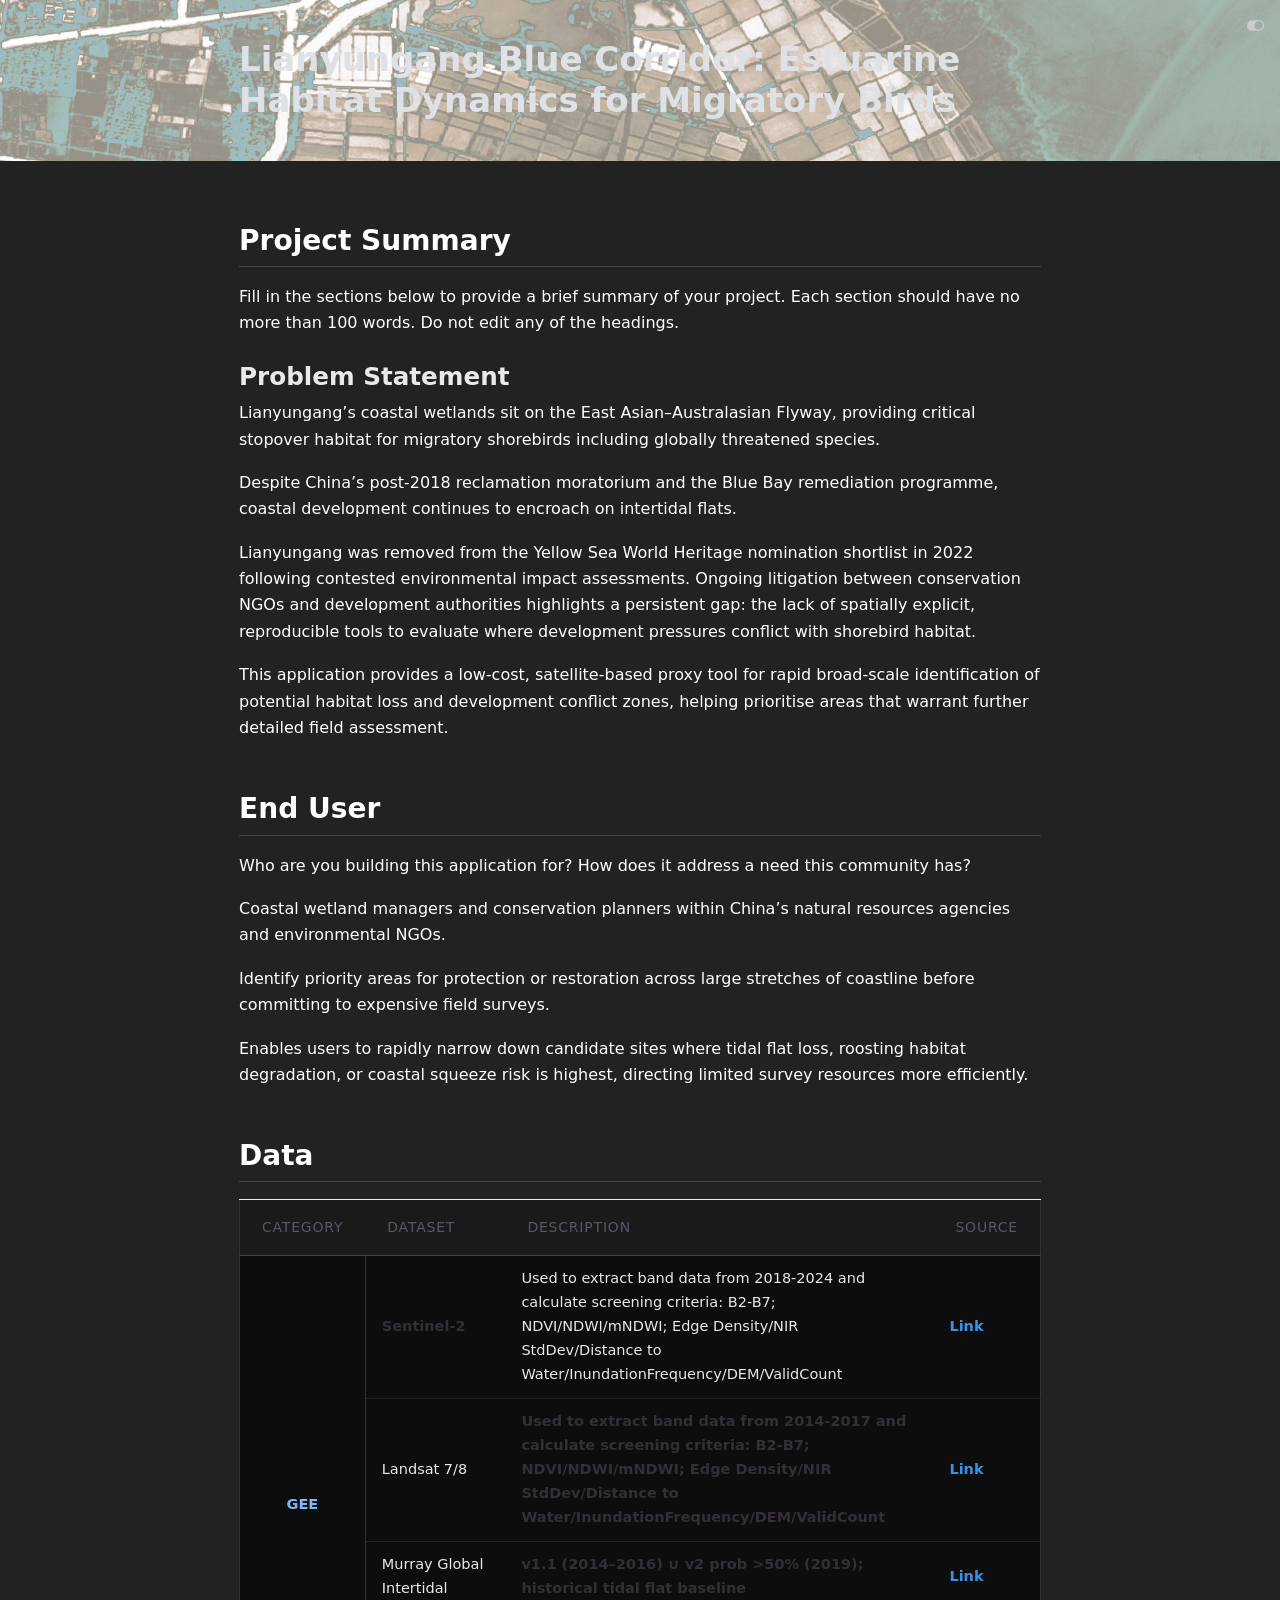
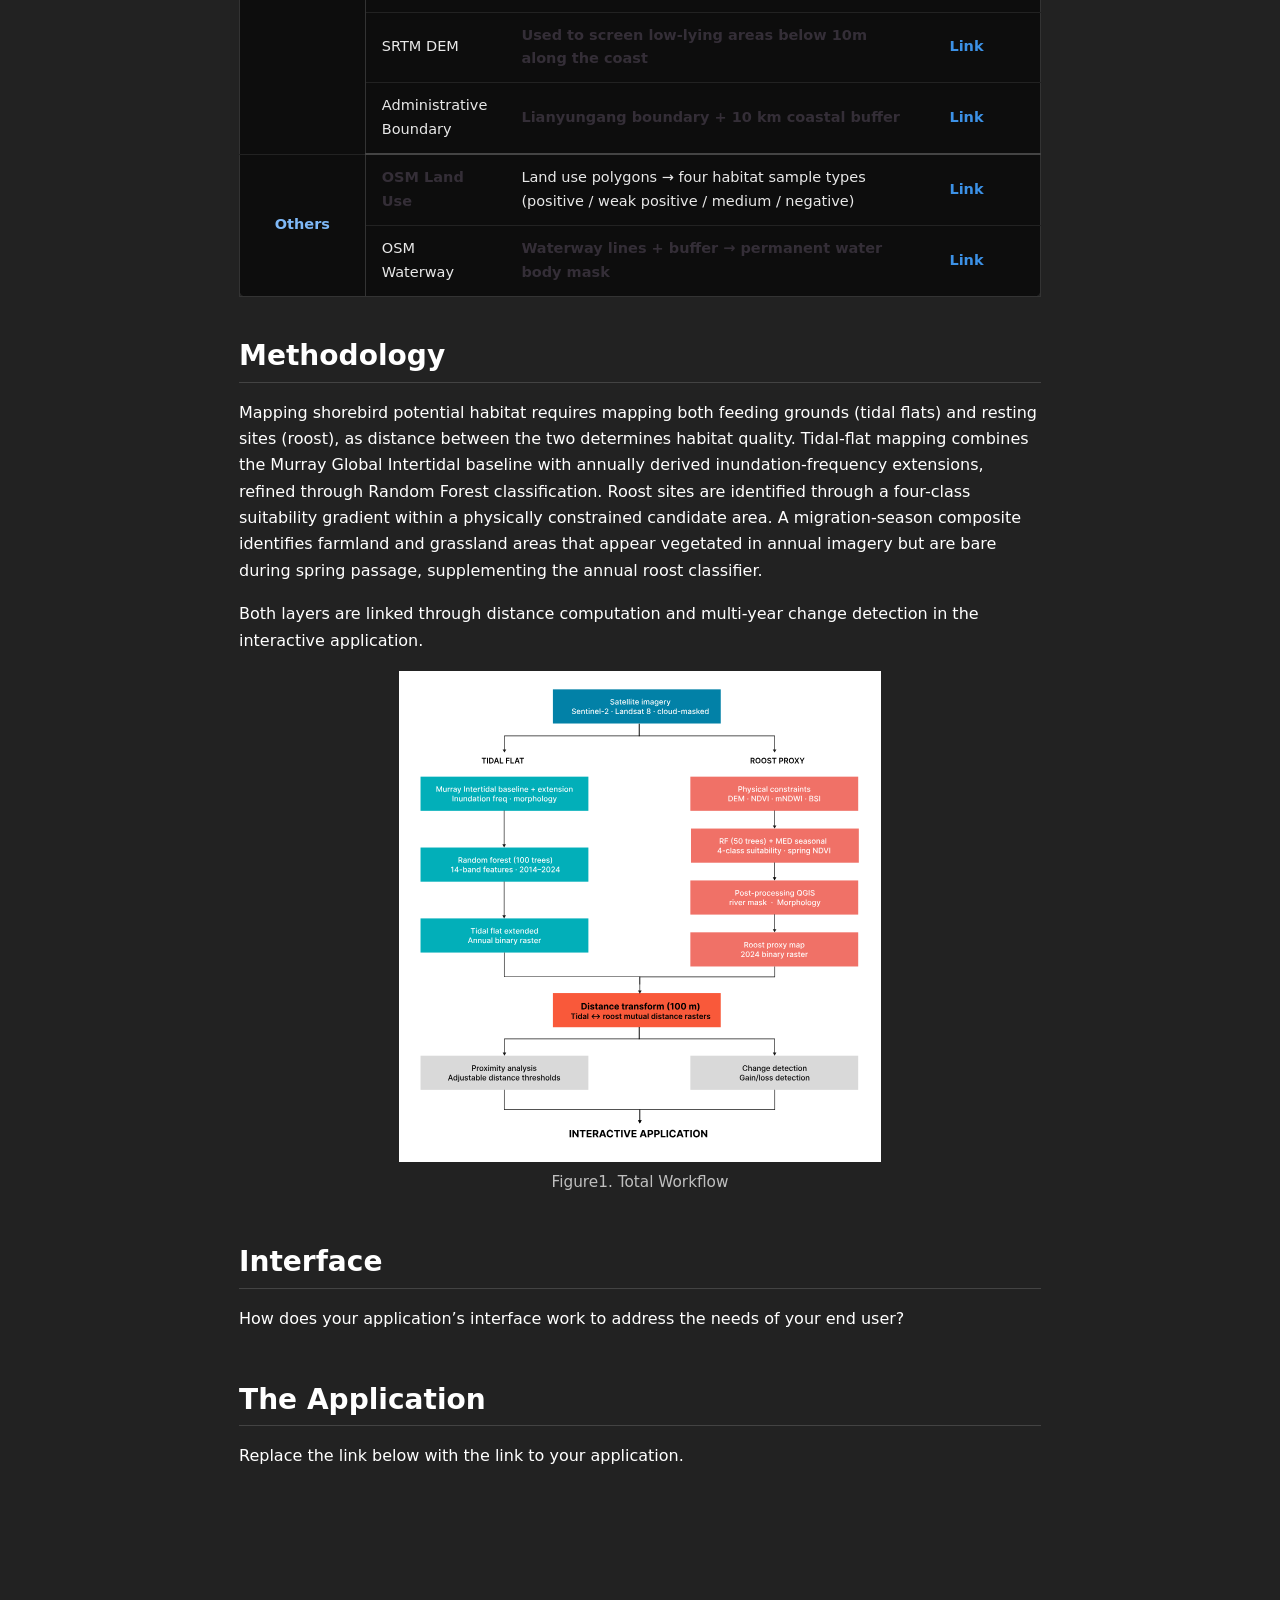
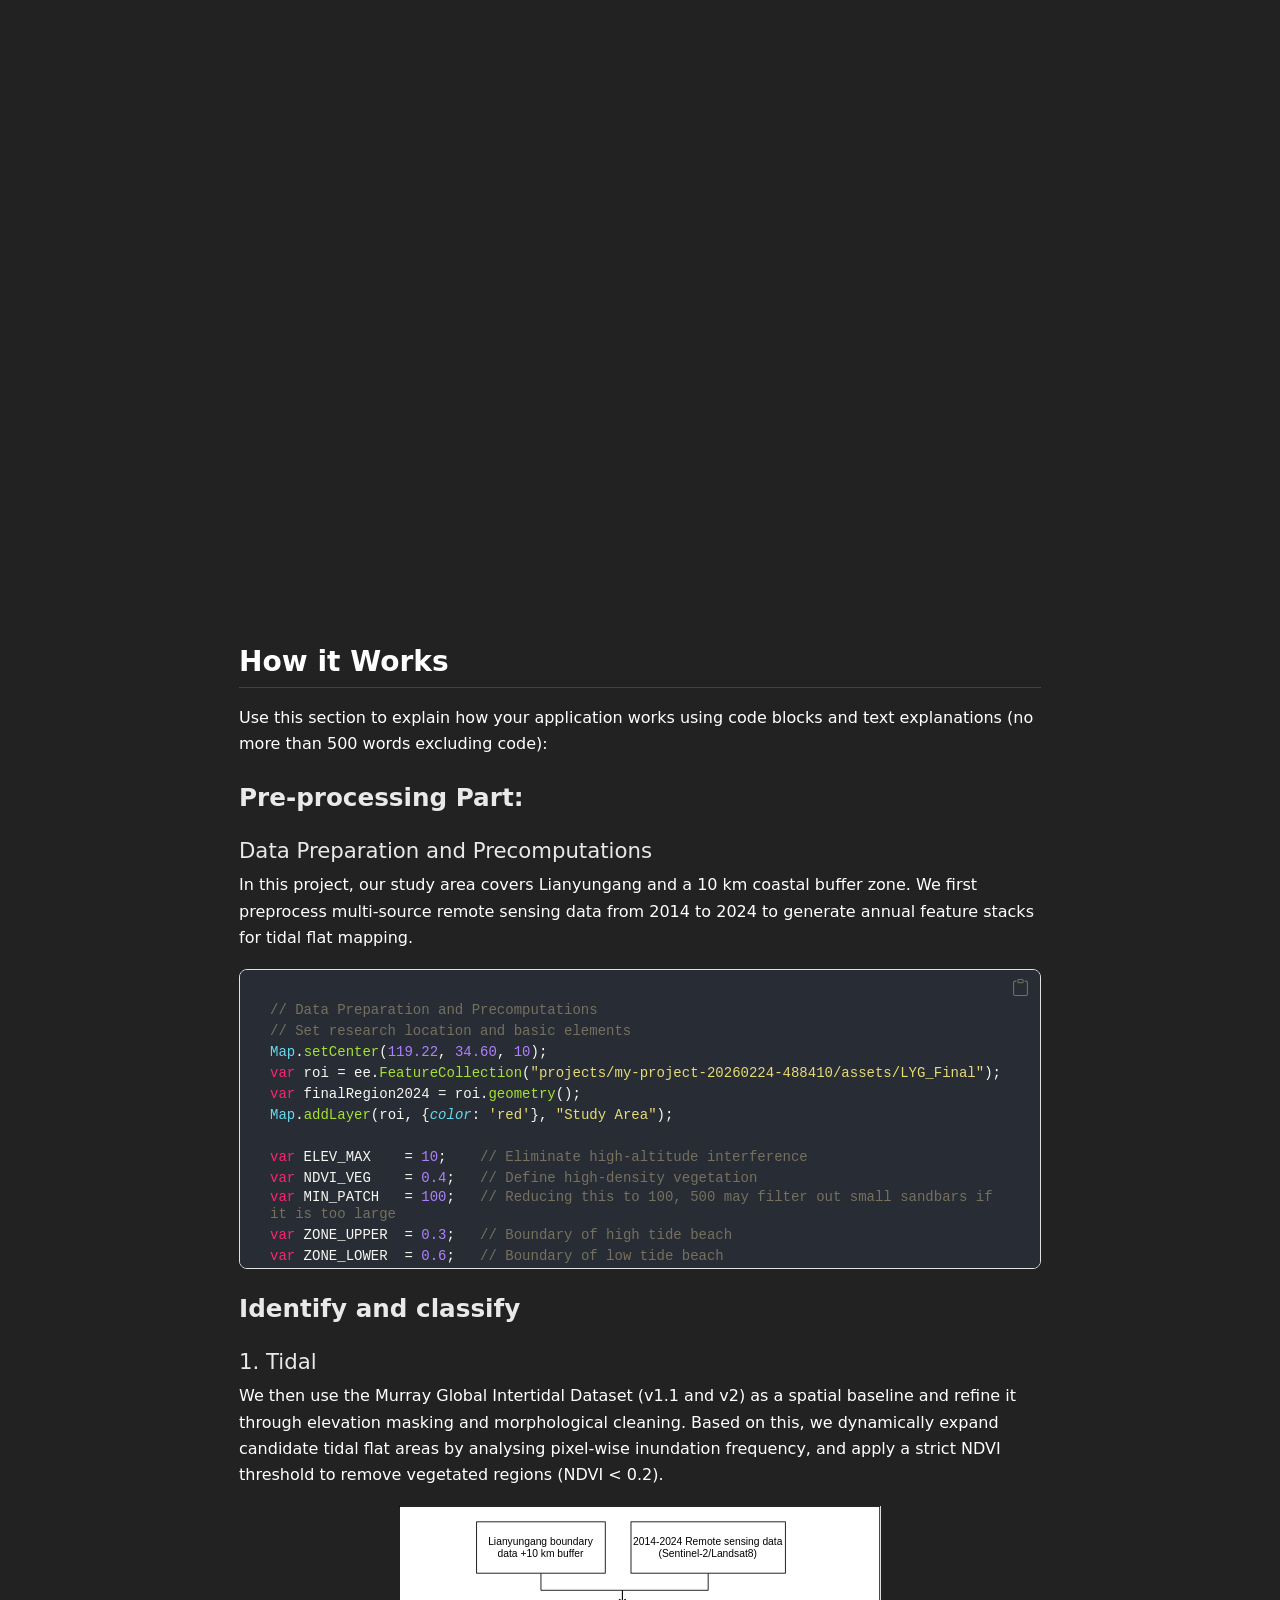
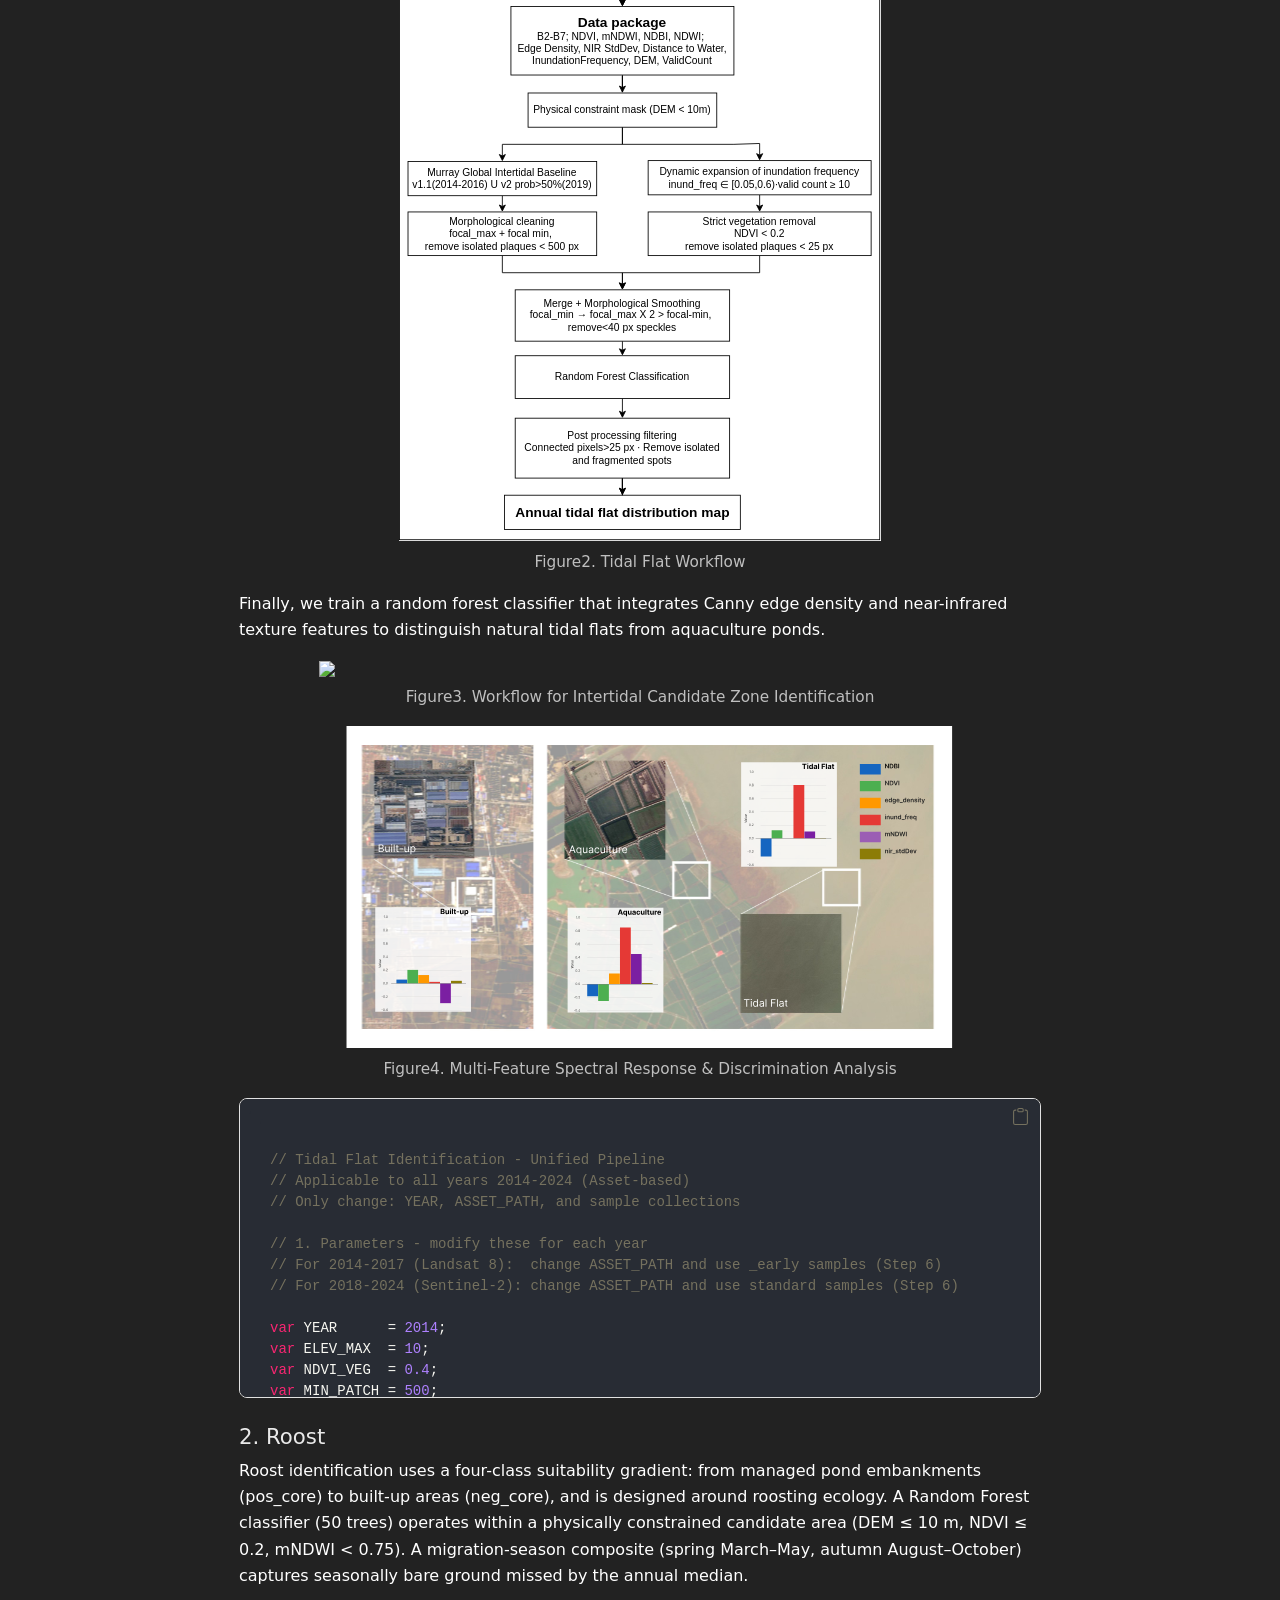
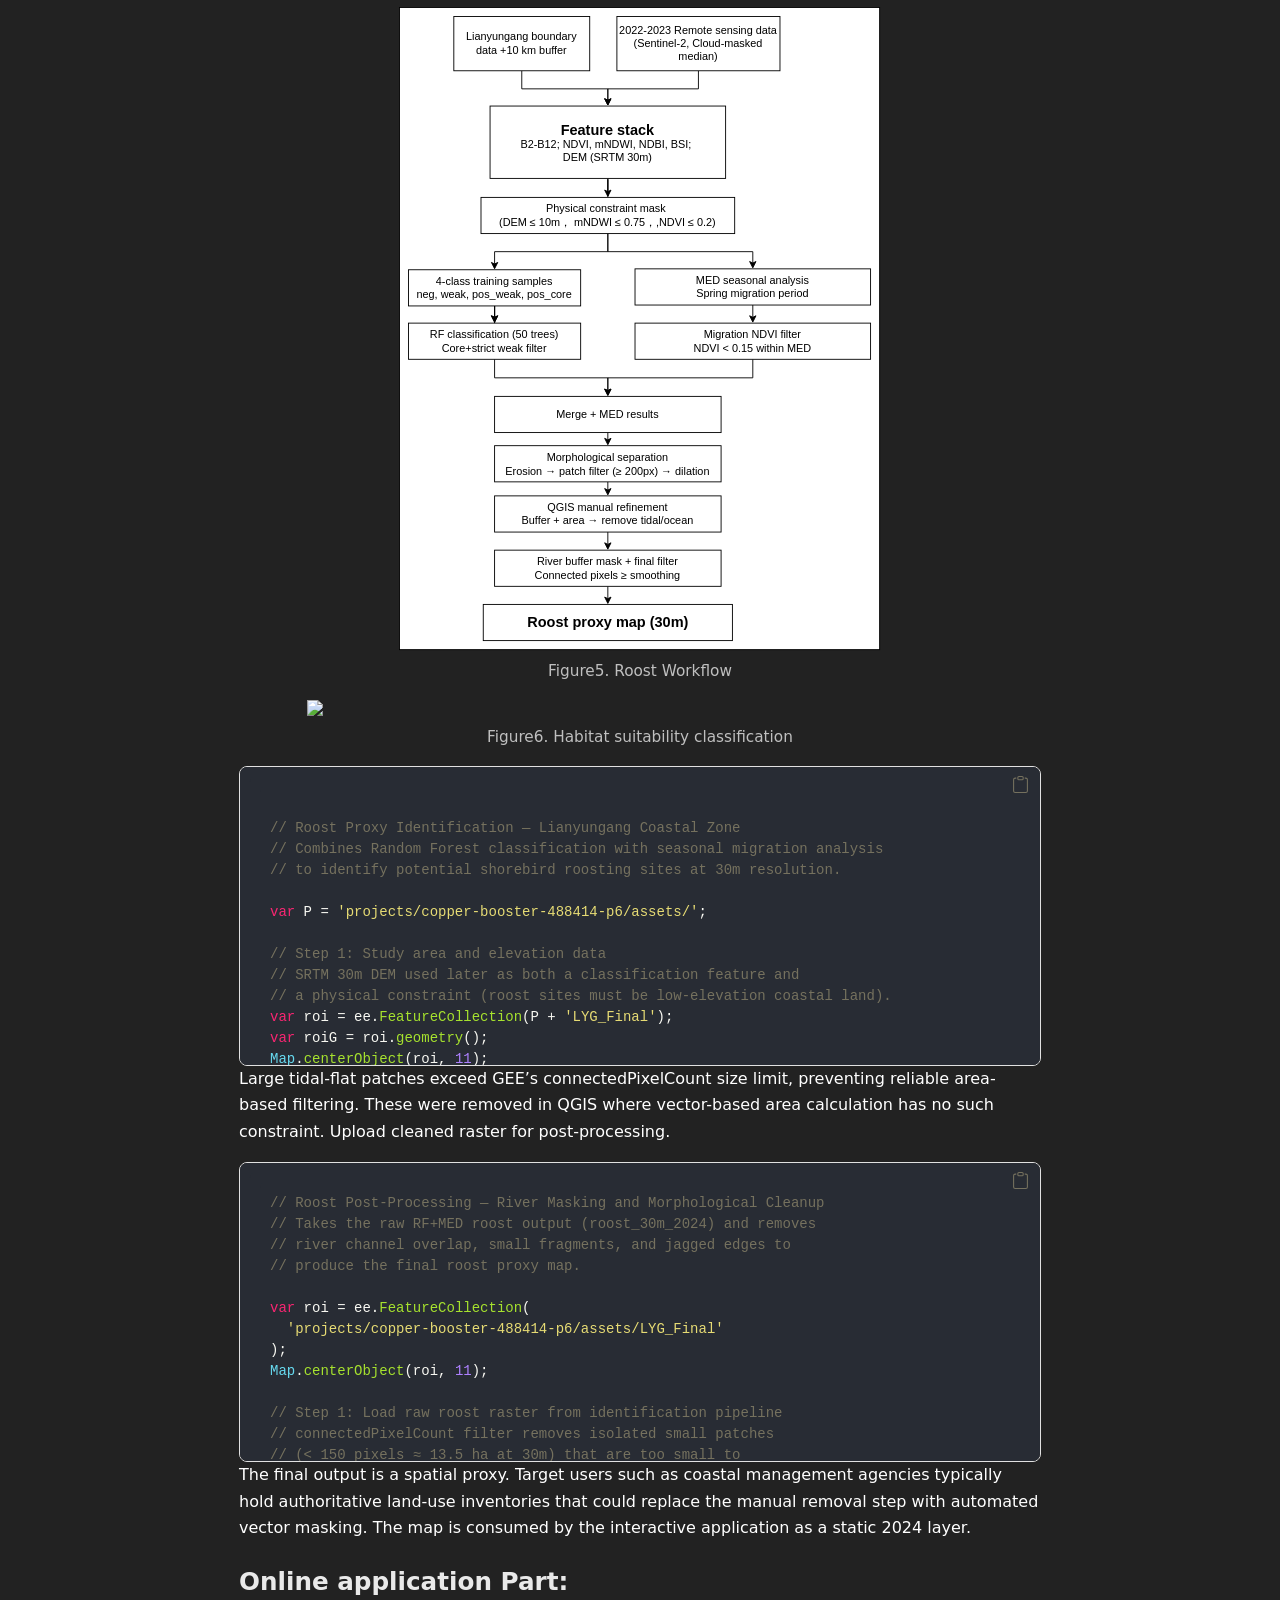
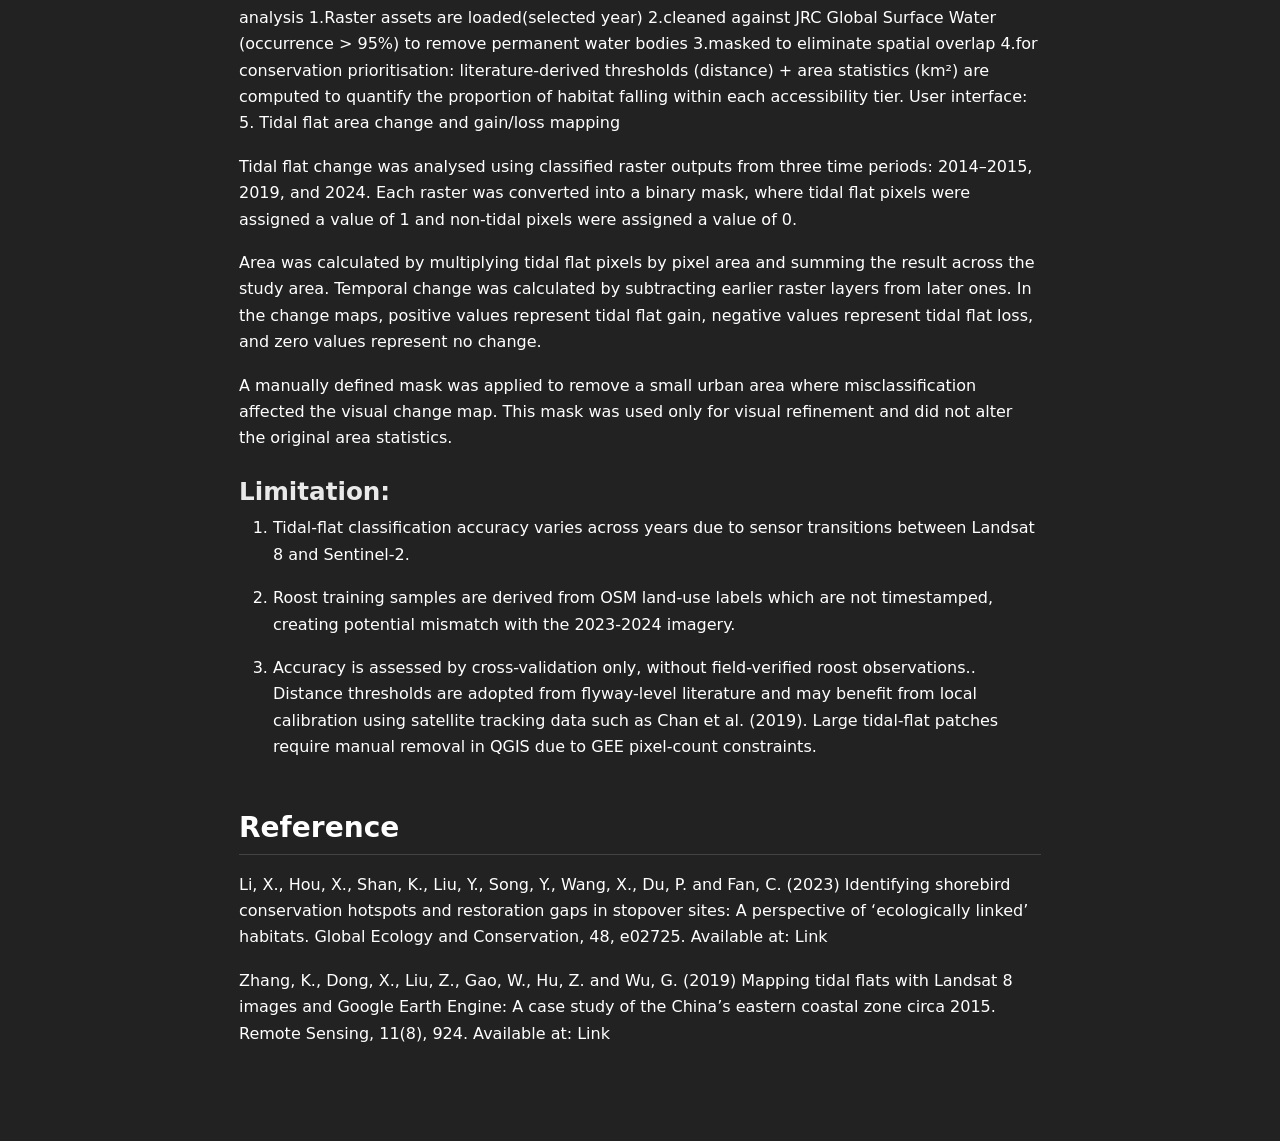
==== commit 08511cd5: "images_final" ====
--- a/docs/index.html
+++ b/docs/index.html
@@ -112,35 +112,6 @@
       }
 </style>
 
-  <script src="https://cdnjs.cloudflare.com/polyfill/v3/polyfill.min.js?features=es6"></script>
-  <script src="https://cdn.jsdelivr.net/npm/mathjax@3/es5/tex-chtml-full.js" type="text/javascript"></script>
-
-<script type="text/javascript">
-const typesetMath = (el) => {
-  if (window.MathJax) {
-    // MathJax Typeset
-    window.MathJax.typeset([el]);
-  } else if (window.katex) {
-    // KaTeX Render
-    var mathElements = el.getElementsByClassName("math");
-    var macros = [];
-    for (var i = 0; i < mathElements.length; i++) {
-      var texText = mathElements[i].firstChild;
-      if (mathElements[i].tagName == "SPAN" && texText && texText.data) {
-        window.katex.render(texText.data, mathElements[i], {
-          displayMode: mathElements[i].classList.contains('display'),
-          throwOnError: false,
-          macros: macros,
-          fleqn: false
-        });
-      }
-    }
-  }
-}
-window.Quarto = {
-  typesetMath
-};
-</script>
 
 <link rel="stylesheet" href="styles_1.css">
 <link rel="stylesheet" href="styles.css">
@@ -539,48 +510,14 @@
 </section>
 <section id="methodology" class="level2">
 <h2 class="anchored" data-anchor-id="methodology">Methodology</h2>
-<section id="part-1-pre-preprocessing" class="level3">
-<h3 class="anchored" data-anchor-id="part-1-pre-preprocessing">Part 1: Pre preprocessing</h3>
-<p><strong>Tidal flat:</strong></p>
-<p>(1)Multi-temporal Sentinel-2 imagery: derive spectral indices, per-pixel inundation frequency + low-vegetation (<em>NDVI &lt; 0.2</em>)</p>
-<p>(2)Murray: per-pixel inundation frequency + vegetation masking + patch filtering</p>
-<p>(3)Combination: (1)+(2) as baseline, RF. 15-feature stack including spectral bands, inundation frequency, elevation, water proximity, edge density, and NIR texture</p>
-<div style="text-align: center;">
+<p>Mapping shorebird potential habitat requires mapping both feeding grounds (tidal flats) and resting sites (roost), as distance between the two determines habitat quality. Tidal-flat mapping combines the Murray Global Intertidal baseline with annually derived inundation-frequency extensions, refined through Random Forest classification. Roost sites are identified through a four-class suitability gradient within a physically constrained candidate area. A migration-season composite identifies farmland and grassland areas that appear vegetated in annual imagery but are bare during spring passage, supplementing the annual roost classifier.</p>
+<p>Both layers are linked through distance computation and multi-year change detection in the interactive application.</p>
 <div class="quarto-figure quarto-figure-center">
 <figure class="figure">
-<p><img src="images/Group_4.svg" class="img-fluid figure-img" style="width:80.0%"></p>
+<p><img src="images/Group_4_cropped.svg" class="img-fluid figure-img" style="width:60.0%"></p>
 <figcaption>Figure1. Total Workflow</figcaption>
 </figure>
 </div>
-</div>
-<div class="quarto-figure quarto-figure-center">
-<figure class="figure">
-<p><img src="images/Group_4.svg" class="img-fluid figure-img" style="width:80.0%"></p>
-<figcaption>Figure1. Total Workflow</figcaption>
-</figure>
-</div>
-<div class="quarto-figure quarto-figure-center">
-<figure class="figure">
-<p><img src="images/Group_2_2.svg" class="img-fluid figure-img" style="width:80.0%"></p>
-<figcaption>Figure3. Tidal Flat Workflow</figcaption>
-</figure>
-</div>
-<p><strong>Potential root:</strong></p>
-<p>(1)Candidate mask: low-elevation (≤10 m), non-permanent-water (MNDWI ≤ 0.75), and low-vegetation (NDVI ≤ 0.2) pixels</p>
-<p>(2)Four-class ordinal Random Forest:</p>
-<p>Migration-season (March–May) NDVI composites for neutral sample (medium) selection (capture seasonally bare ground)</p>
-<p>+filtering by area (≥8 ha)</p>
-<p>Clean. by QGIS + OSM waterline buffer mask + fill holes + smooth</p>
-</section>
-<section id="part-2-online-application" class="level3">
-<h3 class="anchored" data-anchor-id="part-2-online-application">Part 2: online application</h3>
-<p>Exported tidal flat and roost layers + distance buffer + area calculation</p>
-<p>within distance bands + prioritized tidal flat/potential roost based on:</p>
-<p>Part 2: online application Tidal flat change was quantified by comparing binary raster outputs across 2014–2015, 2019, and 2024. Pixel-based area statistics and raster subtraction were used to derive total area change, percentage change, and spatial gain/loss patterns. Exported tidal flat and roost layers + distance buffer + area calculation within distance bands + prioritized tidal flat/potential roost based on: area panel user interface</p>
-<pre><code>*placeholder for Edited and improve</code></pre>
-<p>area panel</p>
-<p>user interface</p>
-</section>
 </section>
 <section id="interface" class="level2">
 <h2 class="anchored" data-anchor-id="interface">Interface</h2>
@@ -603,372 +540,372 @@
 <h4 class="anchored" data-anchor-id="data-preparation-and-precomputations">Data Preparation and Precomputations</h4>
 <p>In this project, our study area covers Lianyungang and a 10 km coastal buffer zone. We first preprocess multi-source remote sensing data from 2014 to 2024 to generate annual feature stacks for tidal flat mapping.</p>
 <div class="scroll-code">
-<div class="code-copy-outer-scaffold"><div class="sourceCode" id="cb2"><pre class="sourceCode javascript code-with-copy"><code class="sourceCode javascript"><span id="cb2-1"><a href="#cb2-1" aria-hidden="true" tabindex="-1"></a><span class="co">// Data Preparation and Precomputations</span></span>
-<span id="cb2-2"><a href="#cb2-2" aria-hidden="true" tabindex="-1"></a><span class="co">// Set research location and basic elements</span></span>
-<span id="cb2-3"><a href="#cb2-3" aria-hidden="true" tabindex="-1"></a><span class="bu">Map</span><span class="op">.</span><span class="fu">setCenter</span>(<span class="fl">119.22</span><span class="op">,</span> <span class="fl">34.60</span><span class="op">,</span> <span class="dv">10</span>)<span class="op">;</span></span>
-<span id="cb2-4"><a href="#cb2-4" aria-hidden="true" tabindex="-1"></a><span class="kw">var</span> roi <span class="op">=</span> ee<span class="op">.</span><span class="fu">FeatureCollection</span>(<span class="st">"projects/my-project-20260224-488410/assets/LYG_Final"</span>)<span class="op">;</span></span>
-<span id="cb2-5"><a href="#cb2-5" aria-hidden="true" tabindex="-1"></a><span class="kw">var</span> finalRegion2024 <span class="op">=</span> roi<span class="op">.</span><span class="fu">geometry</span>()<span class="op">;</span></span>
-<span id="cb2-6"><a href="#cb2-6" aria-hidden="true" tabindex="-1"></a><span class="bu">Map</span><span class="op">.</span><span class="fu">addLayer</span>(roi<span class="op">,</span> {<span class="dt">color</span><span class="op">:</span> <span class="st">'red'</span>}<span class="op">,</span> <span class="st">"Study Area"</span>)<span class="op">;</span></span>
-<span id="cb2-7"><a href="#cb2-7" aria-hidden="true" tabindex="-1"></a></span>
-<span id="cb2-8"><a href="#cb2-8" aria-hidden="true" tabindex="-1"></a><span class="kw">var</span> ELEV_MAX    <span class="op">=</span> <span class="dv">10</span><span class="op">;</span>    <span class="co">// Eliminate high-altitude interference</span></span>
-<span id="cb2-9"><a href="#cb2-9" aria-hidden="true" tabindex="-1"></a><span class="kw">var</span> NDVI_VEG    <span class="op">=</span> <span class="fl">0.4</span><span class="op">;</span>   <span class="co">// Define high-density vegetation</span></span>
-<span id="cb2-10"><a href="#cb2-10" aria-hidden="true" tabindex="-1"></a><span class="kw">var</span> MIN_PATCH   <span class="op">=</span> <span class="dv">100</span><span class="op">;</span>   <span class="co">// Reducing this to 100, 500 may filter out small sandbars if it is too large</span></span>
-<span id="cb2-11"><a href="#cb2-11" aria-hidden="true" tabindex="-1"></a><span class="kw">var</span> ZONE_UPPER  <span class="op">=</span> <span class="fl">0.3</span><span class="op">;</span>   <span class="co">// Boundary of high tide beach</span></span>
-<span id="cb2-12"><a href="#cb2-12" aria-hidden="true" tabindex="-1"></a><span class="kw">var</span> ZONE_LOWER  <span class="op">=</span> <span class="fl">0.6</span><span class="op">;</span>   <span class="co">// Boundary of low tide beach</span></span>
-<span id="cb2-13"><a href="#cb2-13" aria-hidden="true" tabindex="-1"></a></span>
-<span id="cb2-14"><a href="#cb2-14" aria-hidden="true" tabindex="-1"></a><span class="kw">var</span> dem <span class="op">=</span> ee<span class="op">.</span><span class="fu">Image</span>(<span class="st">'USGS/SRTMGL1_003'</span>)<span class="op">.</span><span class="fu">clip</span>(roi)<span class="op">;</span></span>
-<span id="cb2-15"><a href="#cb2-15" aria-hidden="true" tabindex="-1"></a><span class="kw">var</span> lowLand <span class="op">=</span> dem<span class="op">.</span><span class="fu">lte</span>(ELEV_MAX)<span class="op">;</span></span>
-<span id="cb2-16"><a href="#cb2-16" aria-hidden="true" tabindex="-1"></a></span>
-<span id="cb2-17"><a href="#cb2-17" aria-hidden="true" tabindex="-1"></a></span>
-<span id="cb2-18"><a href="#cb2-18" aria-hidden="true" tabindex="-1"></a><span class="co">// Processing Sentinel-2 data</span></span>
-<span id="cb2-19"><a href="#cb2-19" aria-hidden="true" tabindex="-1"></a><span class="co">// Prepare 2018-2024 Sentinel-2 Loop</span></span>
-<span id="cb2-20"><a href="#cb2-20" aria-hidden="true" tabindex="-1"></a></span>
-<span id="cb2-21"><a href="#cb2-21" aria-hidden="true" tabindex="-1"></a><span class="co">// 1. Define Sentinel-2 specific bit mask cloud removal function</span></span>
-<span id="cb2-22"><a href="#cb2-22" aria-hidden="true" tabindex="-1"></a><span class="kw">function</span> <span class="fu">maskS2clouds</span>(image) {</span>
-<span id="cb2-23"><a href="#cb2-23" aria-hidden="true" tabindex="-1"></a>  <span class="kw">var</span> qa <span class="op">=</span> image<span class="op">.</span><span class="fu">select</span>(<span class="st">'QA60'</span>)<span class="op">;</span></span>
-<span id="cb2-24"><a href="#cb2-24" aria-hidden="true" tabindex="-1"></a></span>
-<span id="cb2-25"><a href="#cb2-25" aria-hidden="true" tabindex="-1"></a>  <span class="kw">var</span> cloudBitMask <span class="op">=</span> <span class="dv">1</span> <span class="op">&lt;&lt;</span> <span class="dv">10</span><span class="op">;</span></span>
-<span id="cb2-26"><a href="#cb2-26" aria-hidden="true" tabindex="-1"></a>  <span class="kw">var</span> cirrusBitMask <span class="op">=</span> <span class="dv">1</span> <span class="op">&lt;&lt;</span> <span class="dv">11</span><span class="op">;</span></span>
-<span id="cb2-27"><a href="#cb2-27" aria-hidden="true" tabindex="-1"></a></span>
-<span id="cb2-28"><a href="#cb2-28" aria-hidden="true" tabindex="-1"></a>  <span class="kw">var</span> mask <span class="op">=</span> qa<span class="op">.</span><span class="fu">bitwiseAnd</span>(cloudBitMask)<span class="op">.</span><span class="fu">eq</span>(<span class="dv">0</span>)</span>
-<span id="cb2-29"><a href="#cb2-29" aria-hidden="true" tabindex="-1"></a>    <span class="op">.</span><span class="fu">and</span>(qa<span class="op">.</span><span class="fu">bitwiseAnd</span>(cirrusBitMask)<span class="op">.</span><span class="fu">eq</span>(<span class="dv">0</span>))<span class="op">;</span></span>
-<span id="cb2-30"><a href="#cb2-30" aria-hidden="true" tabindex="-1"></a></span>
-<span id="cb2-31"><a href="#cb2-31" aria-hidden="true" tabindex="-1"></a>  <span class="cf">return</span> image<span class="op">.</span><span class="fu">updateMask</span>(mask)<span class="op">.</span><span class="fu">divide</span>(<span class="dv">10000</span>)</span>
-<span id="cb2-32"><a href="#cb2-32" aria-hidden="true" tabindex="-1"></a>  <span class="op">.</span><span class="fu">copyProperties</span>(image<span class="op">,</span> [<span class="st">"system:time_start"</span><span class="op">,</span> <span class="st">"CLOUDY_PIXEL_PERCENTAGE"</span>])<span class="op">;</span></span>
-<span id="cb2-33"><a href="#cb2-33" aria-hidden="true" tabindex="-1"></a>}</span>
-<span id="cb2-34"><a href="#cb2-34" aria-hidden="true" tabindex="-1"></a></span>
-<span id="cb2-35"><a href="#cb2-35" aria-hidden="true" tabindex="-1"></a></span>
-<span id="cb2-36"><a href="#cb2-36" aria-hidden="true" tabindex="-1"></a><span class="co">// 2. Set the function for processing Sentinel-2 data</span></span>
-<span id="cb2-37"><a href="#cb2-37" aria-hidden="true" tabindex="-1"></a><span class="kw">var</span> processYearlyData <span class="op">=</span> <span class="kw">function</span>(year) {</span>
-<span id="cb2-38"><a href="#cb2-38" aria-hidden="true" tabindex="-1"></a>  <span class="kw">var</span> startDate <span class="op">=</span> ee<span class="op">.</span><span class="at">Date</span><span class="op">.</span><span class="fu">fromYMD</span>(year<span class="op">,</span> <span class="dv">1</span><span class="op">,</span> <span class="dv">1</span>)<span class="op">;</span></span>
-<span id="cb2-39"><a href="#cb2-39" aria-hidden="true" tabindex="-1"></a>  <span class="kw">var</span> endDate <span class="op">=</span> ee<span class="op">.</span><span class="at">Date</span><span class="op">.</span><span class="fu">fromYMD</span>(year<span class="op">,</span> <span class="dv">12</span><span class="op">,</span> <span class="dv">31</span>)<span class="op">;</span></span>
-<span id="cb2-40"><a href="#cb2-40" aria-hidden="true" tabindex="-1"></a>  </span>
-<span id="cb2-41"><a href="#cb2-41" aria-hidden="true" tabindex="-1"></a>  <span class="kw">var</span> col <span class="op">=</span> ee<span class="op">.</span><span class="fu">ImageCollection</span>(<span class="st">"COPERNICUS/S2_SR_HARMONIZED"</span>)</span>
-<span id="cb2-42"><a href="#cb2-42" aria-hidden="true" tabindex="-1"></a>    <span class="op">.</span><span class="fu">filterBounds</span>(finalRegion2024)</span>
-<span id="cb2-43"><a href="#cb2-43" aria-hidden="true" tabindex="-1"></a>    <span class="op">.</span><span class="fu">filterDate</span>(startDate<span class="op">,</span> endDate)</span>
-<span id="cb2-44"><a href="#cb2-44" aria-hidden="true" tabindex="-1"></a>    <span class="op">.</span><span class="fu">filter</span>(ee<span class="op">.</span><span class="at">Filter</span><span class="op">.</span><span class="fu">lt</span>(<span class="st">'CLOUDY_PIXEL_PERCENTAGE'</span><span class="op">,</span> <span class="dv">20</span>))</span>
-<span id="cb2-45"><a href="#cb2-45" aria-hidden="true" tabindex="-1"></a>    <span class="op">.</span><span class="fu">map</span>(maskS2clouds)</span>
-<span id="cb2-46"><a href="#cb2-46" aria-hidden="true" tabindex="-1"></a>  </span>
-<span id="cb2-47"><a href="#cb2-47" aria-hidden="true" tabindex="-1"></a>  <span class="kw">var</span> imgCount <span class="op">=</span> col<span class="op">.</span><span class="fu">size</span>()<span class="op">;</span></span>
-<span id="cb2-48"><a href="#cb2-48" aria-hidden="true" tabindex="-1"></a>    </span>
-<span id="cb2-49"><a href="#cb2-49" aria-hidden="true" tabindex="-1"></a>  <span class="co">// 2.1 Core dynamic features</span></span>
-<span id="cb2-50"><a href="#cb2-50" aria-hidden="true" tabindex="-1"></a>  <span class="kw">var</span> waterCol <span class="op">=</span> col<span class="op">.</span><span class="fu">map</span>(<span class="kw">function</span>(img) {</span>
-<span id="cb2-51"><a href="#cb2-51" aria-hidden="true" tabindex="-1"></a>    <span class="cf">return</span> img<span class="op">.</span><span class="fu">normalizedDifference</span>([<span class="st">'B3'</span><span class="op">,</span> <span class="st">'B11'</span>])<span class="op">.</span><span class="fu">gt</span>(<span class="dv">0</span>)<span class="op">.</span><span class="fu">rename</span>(<span class="st">'water_mask'</span>)<span class="op">;</span></span>
-<span id="cb2-52"><a href="#cb2-52" aria-hidden="true" tabindex="-1"></a>  })<span class="op">;</span></span>
-<span id="cb2-53"><a href="#cb2-53" aria-hidden="true" tabindex="-1"></a>  <span class="kw">var</span> inundationFrequency <span class="op">=</span> waterCol<span class="op">.</span><span class="fu">reduce</span>(ee<span class="op">.</span><span class="at">Reducer</span><span class="op">.</span><span class="fu">mean</span>())<span class="op">.</span><span class="fu">rename</span>(<span class="st">'inund_freq'</span>)<span class="op">;</span></span>
-<span id="cb2-54"><a href="#cb2-54" aria-hidden="true" tabindex="-1"></a>  <span class="kw">var</span> validCount <span class="op">=</span> waterCol<span class="op">.</span><span class="fu">count</span>()<span class="op">.</span><span class="fu">rename</span>(<span class="st">'valid_count'</span>)<span class="op">;</span></span>
-<span id="cb2-55"><a href="#cb2-55" aria-hidden="true" tabindex="-1"></a>  </span>
-<span id="cb2-56"><a href="#cb2-56" aria-hidden="true" tabindex="-1"></a>  <span class="co">// 2.2 Generate a median composite map for that year</span></span>
-<span id="cb2-57"><a href="#cb2-57" aria-hidden="true" tabindex="-1"></a>  </span>
-<span id="cb2-58"><a href="#cb2-58" aria-hidden="true" tabindex="-1"></a>  <span class="kw">var</span> median <span class="op">=</span> col<span class="op">.</span><span class="fu">median</span>()</span>
-<span id="cb2-59"><a href="#cb2-59" aria-hidden="true" tabindex="-1"></a>  <span class="op">.</span><span class="fu">clip</span>(finalRegion2024)</span>
-<span id="cb2-60"><a href="#cb2-60" aria-hidden="true" tabindex="-1"></a>  <span class="op">.</span><span class="fu">set</span>(<span class="st">'year'</span><span class="op">,</span> year)</span>
-<span id="cb2-61"><a href="#cb2-61" aria-hidden="true" tabindex="-1"></a>  <span class="op">.</span><span class="fu">set</span>(<span class="st">'image_count'</span><span class="op">,</span> imgCount)</span>
-<span id="cb2-62"><a href="#cb2-62" aria-hidden="true" tabindex="-1"></a>  <span class="op">.</span><span class="fu">set</span>(<span class="st">'info_list'</span><span class="op">,</span> col<span class="op">.</span><span class="fu">reduceColumns</span>(ee<span class="op">.</span><span class="at">Reducer</span><span class="op">.</span><span class="fu">toList</span>(<span class="dv">2</span>)<span class="op">,</span> [<span class="st">'system:index'</span><span class="op">,</span> <span class="st">'CLOUDY_PIXEL_PERCENTAGE'</span>])<span class="op">.</span><span class="fu">get</span>(<span class="st">'list'</span>))<span class="op">;</span></span>
-<span id="cb2-63"><a href="#cb2-63" aria-hidden="true" tabindex="-1"></a>  </span>
-<span id="cb2-64"><a href="#cb2-64" aria-hidden="true" tabindex="-1"></a>  <span class="co">// 2.3 Spatial texture features</span></span>
-<span id="cb2-65"><a href="#cb2-65" aria-hidden="true" tabindex="-1"></a>  <span class="kw">var</span> mndwi_rf <span class="op">=</span> median<span class="op">.</span><span class="fu">normalizedDifference</span>([<span class="st">'B3'</span><span class="op">,</span> <span class="st">'B11'</span>])<span class="op">;</span></span>
-<span id="cb2-66"><a href="#cb2-66" aria-hidden="true" tabindex="-1"></a>  </span>
-<span id="cb2-67"><a href="#cb2-67" aria-hidden="true" tabindex="-1"></a>  <span class="co">// A. Edge Density</span></span>
-<span id="cb2-68"><a href="#cb2-68" aria-hidden="true" tabindex="-1"></a>  <span class="kw">var</span> edge <span class="op">=</span> ee<span class="op">.</span><span class="at">Algorithms</span><span class="op">.</span><span class="fu">CannyEdgeDetector</span>({</span>
-<span id="cb2-69"><a href="#cb2-69" aria-hidden="true" tabindex="-1"></a>    <span class="dt">image</span><span class="op">:</span> mndwi_rf<span class="op">,</span> <span class="dt">threshold</span><span class="op">:</span> <span class="fl">0.3</span><span class="op">,</span> <span class="dt">sigma</span><span class="op">:</span> <span class="dv">1</span></span>
-<span id="cb2-70"><a href="#cb2-70" aria-hidden="true" tabindex="-1"></a>  })<span class="op">;</span></span>
-<span id="cb2-71"><a href="#cb2-71" aria-hidden="true" tabindex="-1"></a>  </span>
-<span id="cb2-72"><a href="#cb2-72" aria-hidden="true" tabindex="-1"></a>  <span class="kw">var</span> edgeDensity <span class="op">=</span> edge<span class="op">.</span><span class="fu">reduceNeighborhood</span>({</span>
-<span id="cb2-73"><a href="#cb2-73" aria-hidden="true" tabindex="-1"></a>    <span class="dt">reducer</span><span class="op">:</span> ee<span class="op">.</span><span class="at">Reducer</span><span class="op">.</span><span class="fu">mean</span>()<span class="op">,</span></span>
-<span id="cb2-74"><a href="#cb2-74" aria-hidden="true" tabindex="-1"></a>    <span class="dt">kernel</span><span class="op">:</span> ee<span class="op">.</span><span class="at">Kernel</span><span class="op">.</span><span class="fu">circle</span>(<span class="dv">3</span>)</span>
-<span id="cb2-75"><a href="#cb2-75" aria-hidden="true" tabindex="-1"></a>  })<span class="op">.</span><span class="fu">rename</span>(<span class="st">'edge_density'</span>)<span class="op">;</span></span>
-<span id="cb2-76"><a href="#cb2-76" aria-hidden="true" tabindex="-1"></a></span>
-<span id="cb2-77"><a href="#cb2-77" aria-hidden="true" tabindex="-1"></a>  <span class="co">// B. NIR StdDev</span></span>
-<span id="cb2-78"><a href="#cb2-78" aria-hidden="true" tabindex="-1"></a>  <span class="kw">var</span> localStdDev <span class="op">=</span> median<span class="op">.</span><span class="fu">select</span>(<span class="st">'B8'</span>)<span class="op">.</span><span class="fu">reduceNeighborhood</span>({</span>
-<span id="cb2-79"><a href="#cb2-79" aria-hidden="true" tabindex="-1"></a>    <span class="dt">reducer</span><span class="op">:</span> ee<span class="op">.</span><span class="at">Reducer</span><span class="op">.</span><span class="fu">stdDev</span>()<span class="op">,</span></span>
-<span id="cb2-80"><a href="#cb2-80" aria-hidden="true" tabindex="-1"></a>    <span class="dt">kernel</span><span class="op">:</span> ee<span class="op">.</span><span class="at">Kernel</span><span class="op">.</span><span class="fu">square</span>(<span class="dv">2</span>) </span>
-<span id="cb2-81"><a href="#cb2-81" aria-hidden="true" tabindex="-1"></a>  })<span class="op">.</span><span class="fu">rename</span>(<span class="st">'nir_stdDev'</span>)<span class="op">;</span></span>
-<span id="cb2-82"><a href="#cb2-82" aria-hidden="true" tabindex="-1"></a></span>
-<span id="cb2-83"><a href="#cb2-83" aria-hidden="true" tabindex="-1"></a>  <span class="co">// C. Distance to Water</span></span>
-<span id="cb2-84"><a href="#cb2-84" aria-hidden="true" tabindex="-1"></a>  <span class="kw">var</span> distToWater <span class="op">=</span> mndwi_rf<span class="op">.</span><span class="fu">gt</span>(<span class="fl">0.2</span>)</span>
-<span id="cb2-85"><a href="#cb2-85" aria-hidden="true" tabindex="-1"></a>    <span class="op">.</span><span class="fu">fastDistanceTransform</span>(<span class="dv">30</span>)<span class="op">.</span><span class="fu">sqrt</span>()<span class="op">.</span><span class="fu">rename</span>(<span class="st">'dist_water'</span>)<span class="op">;</span></span>
-<span id="cb2-86"><a href="#cb2-86" aria-hidden="true" tabindex="-1"></a>   </span>
-<span id="cb2-87"><a href="#cb2-87" aria-hidden="true" tabindex="-1"></a>  <span class="co">// D. DEM</span></span>
-<span id="cb2-88"><a href="#cb2-88" aria-hidden="true" tabindex="-1"></a>  <span class="kw">var</span> elevation <span class="op">=</span> dem<span class="op">.</span><span class="fu">rename</span>(<span class="st">'elevation'</span>)<span class="op">;</span></span>
-<span id="cb2-89"><a href="#cb2-89" aria-hidden="true" tabindex="-1"></a>  </span>
-<span id="cb2-90"><a href="#cb2-90" aria-hidden="true" tabindex="-1"></a>  <span class="co">// E. NDWI, mNDWI, NDVI, NDBI</span></span>
-<span id="cb2-91"><a href="#cb2-91" aria-hidden="true" tabindex="-1"></a>  <span class="kw">var</span> ndwi <span class="op">=</span> median<span class="op">.</span><span class="fu">normalizedDifference</span>([<span class="st">'B3'</span><span class="op">,</span> <span class="st">'B8'</span>])<span class="op">.</span><span class="fu">rename</span>(<span class="st">'NDWI'</span>)<span class="op">;</span></span>
-<span id="cb2-92"><a href="#cb2-92" aria-hidden="true" tabindex="-1"></a>  <span class="kw">var</span> mndwi <span class="op">=</span> mndwi_rf<span class="op">.</span><span class="fu">rename</span>(<span class="st">'mNDWI'</span>)<span class="op">;</span></span>
-<span id="cb2-93"><a href="#cb2-93" aria-hidden="true" tabindex="-1"></a>  <span class="kw">var</span> ndvi <span class="op">=</span> median<span class="op">.</span><span class="fu">normalizedDifference</span>([<span class="st">'B8'</span><span class="op">,</span> <span class="st">'B4'</span>])<span class="op">.</span><span class="fu">rename</span>(<span class="st">'NDVI'</span>)<span class="op">;</span></span>
-<span id="cb2-94"><a href="#cb2-94" aria-hidden="true" tabindex="-1"></a>  <span class="kw">var</span> ndbi <span class="op">=</span> median<span class="op">.</span><span class="fu">normalizedDifference</span>([<span class="st">'B11'</span><span class="op">,</span> <span class="st">'B8'</span>])<span class="op">.</span><span class="fu">rename</span>(<span class="st">'NDBI'</span>)<span class="op">;</span></span>
-<span id="cb2-95"><a href="#cb2-95" aria-hidden="true" tabindex="-1"></a>  </span>
-<span id="cb2-96"><a href="#cb2-96" aria-hidden="true" tabindex="-1"></a>  <span class="cf">return</span> median<span class="op">.</span><span class="fu">addBands</span>([</span>
-<span id="cb2-97"><a href="#cb2-97" aria-hidden="true" tabindex="-1"></a>    ndwi<span class="op">,</span> mndwi<span class="op">,</span> ndvi<span class="op">,</span> ndbi<span class="op">,</span> </span>
-<span id="cb2-98"><a href="#cb2-98" aria-hidden="true" tabindex="-1"></a>    inundationFrequency<span class="op">,</span> validCount<span class="op">,</span> edgeDensity<span class="op">,</span> localStdDev<span class="op">,</span> distToWater<span class="op">,</span> elevation</span>
-<span id="cb2-99"><a href="#cb2-99" aria-hidden="true" tabindex="-1"></a>  ])<span class="op">.</span><span class="fu">select</span>(</span>
-<span id="cb2-100"><a href="#cb2-100" aria-hidden="true" tabindex="-1"></a>    [<span class="st">'B2'</span><span class="op">,</span> <span class="st">'B3'</span><span class="op">,</span> <span class="st">'B4'</span><span class="op">,</span> <span class="st">'B8'</span><span class="op">,</span> <span class="st">'B11'</span><span class="op">,</span> <span class="st">'B12'</span><span class="op">,</span> <span class="st">'NDVI'</span><span class="op">,</span> <span class="st">'mNDWI'</span><span class="op">,</span> <span class="st">'NDWI'</span><span class="op">,</span> <span class="st">'NDBI'</span><span class="op">,</span> <span class="st">'inund_freq'</span><span class="op">,</span> <span class="st">'valid_count'</span><span class="op">,</span> <span class="st">'edge_density'</span><span class="op">,</span> <span class="st">'nir_stdDev'</span><span class="op">,</span> <span class="st">'dist_water'</span><span class="op">,</span> <span class="st">'elevation'</span>]<span class="op">,</span></span>
-<span id="cb2-101"><a href="#cb2-101" aria-hidden="true" tabindex="-1"></a>    [<span class="st">'B2'</span><span class="op">,</span> <span class="st">'B3'</span><span class="op">,</span> <span class="st">'B4'</span><span class="op">,</span> <span class="st">'B5'</span><span class="op">,</span> <span class="st">'B6'</span><span class="op">,</span> <span class="st">'B7'</span><span class="op">,</span> <span class="st">'NDVI'</span><span class="op">,</span> <span class="st">'mNDWI'</span><span class="op">,</span> <span class="st">'NDWI'</span><span class="op">,</span> <span class="st">'NDBI'</span><span class="op">,</span> <span class="st">'inund_freq'</span><span class="op">,</span> <span class="st">'valid_count'</span><span class="op">,</span> <span class="st">'edge_density'</span><span class="op">,</span> <span class="st">'nir_stdDev'</span><span class="op">,</span> <span class="st">'dist_water'</span><span class="op">,</span> <span class="st">'elevation'</span>]</span>
-<span id="cb2-102"><a href="#cb2-102" aria-hidden="true" tabindex="-1"></a>  )<span class="op">.</span><span class="fu">set</span>(<span class="st">'year'</span><span class="op">,</span> year)<span class="op">;</span></span>
-<span id="cb2-103"><a href="#cb2-103" aria-hidden="true" tabindex="-1"></a>}<span class="op">;</span></span>
-<span id="cb2-104"><a href="#cb2-104" aria-hidden="true" tabindex="-1"></a></span>
-<span id="cb2-105"><a href="#cb2-105" aria-hidden="true" tabindex="-1"></a><span class="co">// 3. Execute loop</span></span>
-<span id="cb2-106"><a href="#cb2-106" aria-hidden="true" tabindex="-1"></a><span class="kw">var</span> yearsList <span class="op">=</span> [<span class="dv">2018</span><span class="op">,</span> <span class="dv">2019</span><span class="op">,</span> <span class="dv">2020</span><span class="op">,</span> <span class="dv">2021</span><span class="op">,</span> <span class="dv">2022</span><span class="op">,</span> <span class="dv">2023</span><span class="op">,</span> <span class="dv">2024</span>]<span class="op">;</span></span>
-<span id="cb2-107"><a href="#cb2-107" aria-hidden="true" tabindex="-1"></a><span class="kw">var</span> yearlyList <span class="op">=</span> ee<span class="op">.</span><span class="fu">List</span>(yearsList)<span class="op">.</span><span class="fu">map</span>(<span class="kw">function</span>(y) { <span class="cf">return</span> <span class="fu">processYearlyData</span>(y)<span class="op">;</span> })<span class="op">;</span></span>
-<span id="cb2-108"><a href="#cb2-108" aria-hidden="true" tabindex="-1"></a></span>
-<span id="cb2-109"><a href="#cb2-109" aria-hidden="true" tabindex="-1"></a><span class="co">// 4. Return the results to ImageCollection</span></span>
-<span id="cb2-110"><a href="#cb2-110" aria-hidden="true" tabindex="-1"></a><span class="kw">var</span> finalTimeSeries <span class="op">=</span> ee<span class="op">.</span><span class="at">ImageCollection</span><span class="op">.</span><span class="fu">fromImages</span>(yearlyList)<span class="op">;</span></span>
-<span id="cb2-111"><a href="#cb2-111" aria-hidden="true" tabindex="-1"></a></span>
-<span id="cb2-112"><a href="#cb2-112" aria-hidden="true" tabindex="-1"></a></span>
-<span id="cb2-113"><a href="#cb2-113" aria-hidden="true" tabindex="-1"></a><span class="co">// Processing Landsat8 data</span></span>
-<span id="cb2-114"><a href="#cb2-114" aria-hidden="true" tabindex="-1"></a><span class="co">// Prepare 2014-2017 landsat8 Loop</span></span>
-<span id="cb2-115"><a href="#cb2-115" aria-hidden="true" tabindex="-1"></a></span>
-<span id="cb2-116"><a href="#cb2-116" aria-hidden="true" tabindex="-1"></a><span class="co">// 1. Define Landsat8 specific bit mask cloud removal function</span></span>
-<span id="cb2-117"><a href="#cb2-117" aria-hidden="true" tabindex="-1"></a><span class="kw">function</span> <span class="fu">maskL8clouds</span>(image) {</span>
-<span id="cb2-118"><a href="#cb2-118" aria-hidden="true" tabindex="-1"></a>  </span>
-<span id="cb2-119"><a href="#cb2-119" aria-hidden="true" tabindex="-1"></a>  <span class="kw">var</span> opticalBands <span class="op">=</span> image<span class="op">.</span><span class="fu">select</span>(<span class="st">'SR_B.'</span>)<span class="op">.</span><span class="fu">multiply</span>(<span class="fl">0.0000275</span>)<span class="op">.</span><span class="fu">add</span>(<span class="op">-</span><span class="fl">0.2</span>)<span class="op">;</span></span>
-<span id="cb2-120"><a href="#cb2-120" aria-hidden="true" tabindex="-1"></a>  </span>
-<span id="cb2-121"><a href="#cb2-121" aria-hidden="true" tabindex="-1"></a>  <span class="kw">var</span> qa <span class="op">=</span> image<span class="op">.</span><span class="fu">select</span>(<span class="st">'QA_PIXEL'</span>)<span class="op">;</span></span>
-<span id="cb2-122"><a href="#cb2-122" aria-hidden="true" tabindex="-1"></a>  <span class="kw">var</span> cloudBitMask <span class="op">=</span> (<span class="dv">1</span> <span class="op">&lt;&lt;</span> <span class="dv">3</span>)<span class="op">;</span>       </span>
-<span id="cb2-123"><a href="#cb2-123" aria-hidden="true" tabindex="-1"></a>  <span class="kw">var</span> cloudShadowBitMask <span class="op">=</span> (<span class="dv">1</span> <span class="op">&lt;&lt;</span> <span class="dv">4</span>)<span class="op">;</span> </span>
-<span id="cb2-124"><a href="#cb2-124" aria-hidden="true" tabindex="-1"></a>  </span>
-<span id="cb2-125"><a href="#cb2-125" aria-hidden="true" tabindex="-1"></a>  <span class="kw">var</span> mask <span class="op">=</span> qa<span class="op">.</span><span class="fu">bitwiseAnd</span>(cloudBitMask)<span class="op">.</span><span class="fu">eq</span>(<span class="dv">0</span>)</span>
-<span id="cb2-126"><a href="#cb2-126" aria-hidden="true" tabindex="-1"></a>    <span class="op">.</span><span class="fu">and</span>(qa<span class="op">.</span><span class="fu">bitwiseAnd</span>(cloudShadowBitMask)<span class="op">.</span><span class="fu">eq</span>(<span class="dv">0</span>))<span class="op">;</span></span>
-<span id="cb2-127"><a href="#cb2-127" aria-hidden="true" tabindex="-1"></a></span>
-<span id="cb2-128"><a href="#cb2-128" aria-hidden="true" tabindex="-1"></a>  <span class="cf">return</span> image<span class="op">.</span><span class="fu">addBands</span>(opticalBands<span class="op">,</span> <span class="kw">null</span><span class="op">,</span> <span class="kw">true</span>)</span>
-<span id="cb2-129"><a href="#cb2-129" aria-hidden="true" tabindex="-1"></a>    <span class="op">.</span><span class="fu">updateMask</span>(mask)</span>
-<span id="cb2-130"><a href="#cb2-130" aria-hidden="true" tabindex="-1"></a>    <span class="op">.</span><span class="fu">copyProperties</span>(image<span class="op">,</span> [<span class="st">"system:time_start"</span>])<span class="op">;</span> </span>
-<span id="cb2-131"><a href="#cb2-131" aria-hidden="true" tabindex="-1"></a>}</span>
-<span id="cb2-132"><a href="#cb2-132" aria-hidden="true" tabindex="-1"></a></span>
-<span id="cb2-133"><a href="#cb2-133" aria-hidden="true" tabindex="-1"></a><span class="co">// 2. Set the function for processing Landsat8 data</span></span>
-<span id="cb2-134"><a href="#cb2-134" aria-hidden="true" tabindex="-1"></a><span class="kw">var</span> processYearlyLandsat <span class="op">=</span> <span class="kw">function</span>(year) {</span>
-<span id="cb2-135"><a href="#cb2-135" aria-hidden="true" tabindex="-1"></a>  <span class="kw">var</span> startDate <span class="op">=</span> ee<span class="op">.</span><span class="at">Date</span><span class="op">.</span><span class="fu">fromYMD</span>(year<span class="op">,</span> <span class="dv">1</span><span class="op">,</span> <span class="dv">1</span>)<span class="op">;</span></span>
-<span id="cb2-136"><a href="#cb2-136" aria-hidden="true" tabindex="-1"></a>  <span class="kw">var</span> endDate <span class="op">=</span> ee<span class="op">.</span><span class="at">Date</span><span class="op">.</span><span class="fu">fromYMD</span>(year<span class="op">,</span> <span class="dv">12</span><span class="op">,</span> <span class="dv">31</span>)<span class="op">;</span></span>
-<span id="cb2-137"><a href="#cb2-137" aria-hidden="true" tabindex="-1"></a>  </span>
-<span id="cb2-138"><a href="#cb2-138" aria-hidden="true" tabindex="-1"></a>  <span class="kw">var</span> col <span class="op">=</span> ee<span class="op">.</span><span class="fu">ImageCollection</span>(<span class="st">"LANDSAT/LC08/C02/T1_L2"</span>)</span>
-<span id="cb2-139"><a href="#cb2-139" aria-hidden="true" tabindex="-1"></a>    <span class="op">.</span><span class="fu">filterBounds</span>(finalRegion2024)</span>
-<span id="cb2-140"><a href="#cb2-140" aria-hidden="true" tabindex="-1"></a>    <span class="op">.</span><span class="fu">filterDate</span>(startDate<span class="op">,</span> endDate)</span>
-<span id="cb2-141"><a href="#cb2-141" aria-hidden="true" tabindex="-1"></a>    <span class="op">.</span><span class="fu">filter</span>(ee<span class="op">.</span><span class="at">Filter</span><span class="op">.</span><span class="fu">lt</span>(<span class="st">'CLOUD_COVER'</span><span class="op">,</span> <span class="dv">20</span>))</span>
-<span id="cb2-142"><a href="#cb2-142" aria-hidden="true" tabindex="-1"></a>    <span class="op">.</span><span class="fu">map</span>(maskL8clouds)<span class="op">;</span></span>
-<span id="cb2-143"><a href="#cb2-143" aria-hidden="true" tabindex="-1"></a>    </span>
-<span id="cb2-144"><a href="#cb2-144" aria-hidden="true" tabindex="-1"></a>  <span class="kw">var</span> imgCount <span class="op">=</span> col<span class="op">.</span><span class="fu">size</span>()<span class="op">;</span></span>
-<span id="cb2-145"><a href="#cb2-145" aria-hidden="true" tabindex="-1"></a>  </span>
-<span id="cb2-146"><a href="#cb2-146" aria-hidden="true" tabindex="-1"></a>  <span class="co">// 2.1 Core dynamic features</span></span>
-<span id="cb2-147"><a href="#cb2-147" aria-hidden="true" tabindex="-1"></a>  <span class="kw">var</span> waterCol <span class="op">=</span> col<span class="op">.</span><span class="fu">map</span>(<span class="kw">function</span>(img) {</span>
-<span id="cb2-148"><a href="#cb2-148" aria-hidden="true" tabindex="-1"></a>    </span>
-<span id="cb2-149"><a href="#cb2-149" aria-hidden="true" tabindex="-1"></a>    <span class="cf">return</span> img<span class="op">.</span><span class="fu">normalizedDifference</span>([<span class="st">'SR_B3'</span><span class="op">,</span> <span class="st">'SR_B6'</span>])<span class="op">.</span><span class="fu">gt</span>(<span class="dv">0</span>)<span class="op">.</span><span class="fu">rename</span>(<span class="st">'water_mask'</span>)<span class="op">;</span></span>
-<span id="cb2-150"><a href="#cb2-150" aria-hidden="true" tabindex="-1"></a>  })<span class="op">;</span></span>
-<span id="cb2-151"><a href="#cb2-151" aria-hidden="true" tabindex="-1"></a>  <span class="kw">var</span> inundationFrequency <span class="op">=</span> waterCol<span class="op">.</span><span class="fu">reduce</span>(ee<span class="op">.</span><span class="at">Reducer</span><span class="op">.</span><span class="fu">mean</span>())<span class="op">.</span><span class="fu">rename</span>(<span class="st">'inund_freq'</span>)<span class="op">;</span></span>
-<span id="cb2-152"><a href="#cb2-152" aria-hidden="true" tabindex="-1"></a>  <span class="kw">var</span> validCount <span class="op">=</span> waterCol<span class="op">.</span><span class="fu">count</span>()<span class="op">.</span><span class="fu">rename</span>(<span class="st">'valid_count'</span>)<span class="op">;</span></span>
-<span id="cb2-153"><a href="#cb2-153" aria-hidden="true" tabindex="-1"></a>  </span>
-<span id="cb2-154"><a href="#cb2-154" aria-hidden="true" tabindex="-1"></a>  <span class="co">// 2.2 Generate a median composite map for that year</span></span>
-<span id="cb2-155"><a href="#cb2-155" aria-hidden="true" tabindex="-1"></a></span>
-<span id="cb2-156"><a href="#cb2-156" aria-hidden="true" tabindex="-1"></a>  <span class="co">// Resample first and then take median to ensure interpolation effect</span></span>
-<span id="cb2-157"><a href="#cb2-157" aria-hidden="true" tabindex="-1"></a>  <span class="kw">var</span> median <span class="op">=</span> col<span class="op">.</span><span class="fu">map</span>(<span class="kw">function</span>(img){ </span>
-<span id="cb2-158"><a href="#cb2-158" aria-hidden="true" tabindex="-1"></a>    <span class="cf">return</span> img<span class="op">.</span><span class="fu">resample</span>(<span class="st">'bicubic'</span>)<span class="op">;</span></span>
-<span id="cb2-159"><a href="#cb2-159" aria-hidden="true" tabindex="-1"></a>  })<span class="op">.</span><span class="fu">median</span>()<span class="op">.</span><span class="fu">clip</span>(finalRegion2024)<span class="op">;</span></span>
-<span id="cb2-160"><a href="#cb2-160" aria-hidden="true" tabindex="-1"></a></span>
-<span id="cb2-161"><a href="#cb2-161" aria-hidden="true" tabindex="-1"></a>  <span class="co">// 2.3 Spatial texture features</span></span>
-<span id="cb2-162"><a href="#cb2-162" aria-hidden="true" tabindex="-1"></a>  <span class="kw">var</span> mndwi_rf <span class="op">=</span> median<span class="op">.</span><span class="fu">normalizedDifference</span>([<span class="st">'SR_B3'</span><span class="op">,</span> <span class="st">'SR_B6'</span>])<span class="op">;</span></span>
-<span id="cb2-163"><a href="#cb2-163" aria-hidden="true" tabindex="-1"></a>  </span>
-<span id="cb2-164"><a href="#cb2-164" aria-hidden="true" tabindex="-1"></a>  <span class="co">// A. Edge Density</span></span>
-<span id="cb2-165"><a href="#cb2-165" aria-hidden="true" tabindex="-1"></a>  <span class="kw">var</span> edge <span class="op">=</span> ee<span class="op">.</span><span class="at">Algorithms</span><span class="op">.</span><span class="fu">CannyEdgeDetector</span>({<span class="dt">image</span><span class="op">:</span> mndwi_rf<span class="op">,</span> <span class="dt">threshold</span><span class="op">:</span> <span class="fl">0.3</span><span class="op">,</span> <span class="dt">sigma</span><span class="op">:</span> <span class="dv">1</span>})<span class="op">;</span></span>
-<span id="cb2-166"><a href="#cb2-166" aria-hidden="true" tabindex="-1"></a>  <span class="kw">var</span> edgeDensity <span class="op">=</span> edge<span class="op">.</span><span class="fu">reduceNeighborhood</span>({</span>
-<span id="cb2-167"><a href="#cb2-167" aria-hidden="true" tabindex="-1"></a>    <span class="dt">reducer</span><span class="op">:</span> ee<span class="op">.</span><span class="at">Reducer</span><span class="op">.</span><span class="fu">mean</span>()<span class="op">,</span> </span>
-<span id="cb2-168"><a href="#cb2-168" aria-hidden="true" tabindex="-1"></a>    <span class="dt">kernel</span><span class="op">:</span> ee<span class="op">.</span><span class="at">Kernel</span><span class="op">.</span><span class="fu">circle</span>(<span class="dv">3</span>)</span>
-<span id="cb2-169"><a href="#cb2-169" aria-hidden="true" tabindex="-1"></a>  })<span class="op">.</span><span class="fu">rename</span>(<span class="st">'edge_density'</span>)<span class="op">;</span></span>
-<span id="cb2-170"><a href="#cb2-170" aria-hidden="true" tabindex="-1"></a></span>
-<span id="cb2-171"><a href="#cb2-171" aria-hidden="true" tabindex="-1"></a>  <span class="co">// B. NIR StdDev</span></span>
-<span id="cb2-172"><a href="#cb2-172" aria-hidden="true" tabindex="-1"></a>  <span class="kw">var</span> localStdDev <span class="op">=</span> median<span class="op">.</span><span class="fu">select</span>(<span class="st">'SR_B5'</span>)<span class="op">.</span><span class="fu">reduceNeighborhood</span>({</span>
-<span id="cb2-173"><a href="#cb2-173" aria-hidden="true" tabindex="-1"></a>    <span class="dt">reducer</span><span class="op">:</span> ee<span class="op">.</span><span class="at">Reducer</span><span class="op">.</span><span class="fu">stdDev</span>()<span class="op">,</span> </span>
-<span id="cb2-174"><a href="#cb2-174" aria-hidden="true" tabindex="-1"></a>    <span class="dt">kernel</span><span class="op">:</span> ee<span class="op">.</span><span class="at">Kernel</span><span class="op">.</span><span class="fu">square</span>(<span class="dv">2</span>)</span>
-<span id="cb2-175"><a href="#cb2-175" aria-hidden="true" tabindex="-1"></a>  })<span class="op">.</span><span class="fu">rename</span>(<span class="st">'nir_stdDev'</span>)<span class="op">;</span></span>
-<span id="cb2-176"><a href="#cb2-176" aria-hidden="true" tabindex="-1"></a></span>
-<span id="cb2-177"><a href="#cb2-177" aria-hidden="true" tabindex="-1"></a>  <span class="co">// C. Distance to Water</span></span>
-<span id="cb2-178"><a href="#cb2-178" aria-hidden="true" tabindex="-1"></a>  <span class="kw">var</span> distToWater <span class="op">=</span> mndwi_rf<span class="op">.</span><span class="fu">gt</span>(<span class="fl">0.2</span>)<span class="op">.</span><span class="fu">fastDistanceTransform</span>(<span class="dv">30</span>)<span class="op">.</span><span class="fu">sqrt</span>()<span class="op">.</span><span class="fu">rename</span>(<span class="st">'dist_water'</span>)<span class="op">;</span></span>
-<span id="cb2-179"><a href="#cb2-179" aria-hidden="true" tabindex="-1"></a>  </span>
-<span id="cb2-180"><a href="#cb2-180" aria-hidden="true" tabindex="-1"></a>  <span class="co">// D. DEM</span></span>
-<span id="cb2-181"><a href="#cb2-181" aria-hidden="true" tabindex="-1"></a>  <span class="kw">var</span> elevation <span class="op">=</span> dem<span class="op">.</span><span class="fu">rename</span>(<span class="st">'elevation'</span>)<span class="op">;</span></span>
-<span id="cb2-182"><a href="#cb2-182" aria-hidden="true" tabindex="-1"></a>  </span>
-<span id="cb2-183"><a href="#cb2-183" aria-hidden="true" tabindex="-1"></a>  <span class="co">// E. NDWI, mNDWI, NDVI, NDBI</span></span>
-<span id="cb2-184"><a href="#cb2-184" aria-hidden="true" tabindex="-1"></a>  <span class="kw">var</span> ndvi <span class="op">=</span> median<span class="op">.</span><span class="fu">normalizedDifference</span>([<span class="st">'SR_B5'</span><span class="op">,</span> <span class="st">'SR_B4'</span>])<span class="op">.</span><span class="fu">rename</span>(<span class="st">'NDVI'</span>)<span class="op">;</span></span>
-<span id="cb2-185"><a href="#cb2-185" aria-hidden="true" tabindex="-1"></a>  <span class="kw">var</span> mndwi <span class="op">=</span> mndwi_rf<span class="op">.</span><span class="fu">rename</span>(<span class="st">'mNDWI'</span>)<span class="op">;</span></span>
-<span id="cb2-186"><a href="#cb2-186" aria-hidden="true" tabindex="-1"></a>  <span class="kw">var</span> ndwi <span class="op">=</span> median<span class="op">.</span><span class="fu">normalizedDifference</span>([<span class="st">'SR_B3'</span><span class="op">,</span> <span class="st">'SR_B5'</span>])<span class="op">.</span><span class="fu">rename</span>(<span class="st">'NDWI'</span>)<span class="op">;</span></span>
-<span id="cb2-187"><a href="#cb2-187" aria-hidden="true" tabindex="-1"></a>  <span class="kw">var</span> ndbi <span class="op">=</span> median<span class="op">.</span><span class="fu">normalizedDifference</span>([<span class="st">'SR_B6'</span><span class="op">,</span> <span class="st">'SR_B5'</span>])<span class="op">.</span><span class="fu">rename</span>(<span class="st">'NDBI'</span>)<span class="op">;</span></span>
-<span id="cb2-188"><a href="#cb2-188" aria-hidden="true" tabindex="-1"></a>  </span>
-<span id="cb2-189"><a href="#cb2-189" aria-hidden="true" tabindex="-1"></a>  <span class="cf">return</span> median<span class="op">.</span><span class="fu">addBands</span>([</span>
-<span id="cb2-190"><a href="#cb2-190" aria-hidden="true" tabindex="-1"></a>    ndvi<span class="op">,</span> mndwi<span class="op">,</span> ndwi<span class="op">,</span> ndbi<span class="op">,</span> </span>
-<span id="cb2-191"><a href="#cb2-191" aria-hidden="true" tabindex="-1"></a>    inundationFrequency<span class="op">,</span> validCount<span class="op">,</span> edgeDensity<span class="op">,</span> localStdDev<span class="op">,</span> distToWater<span class="op">,</span> elevation</span>
-<span id="cb2-192"><a href="#cb2-192" aria-hidden="true" tabindex="-1"></a>  ])<span class="op">.</span><span class="fu">select</span>(</span>
-<span id="cb2-193"><a href="#cb2-193" aria-hidden="true" tabindex="-1"></a>    [<span class="st">'SR_B2'</span><span class="op">,</span> <span class="st">'SR_B3'</span><span class="op">,</span> <span class="st">'SR_B4'</span><span class="op">,</span> <span class="st">'SR_B5'</span><span class="op">,</span> <span class="st">'SR_B6'</span><span class="op">,</span> <span class="st">'SR_B7'</span><span class="op">,</span> <span class="st">'NDVI'</span><span class="op">,</span> <span class="st">'mNDWI'</span><span class="op">,</span> <span class="st">'NDWI'</span><span class="op">,</span> <span class="st">'NDBI'</span><span class="op">,</span> <span class="st">'inund_freq'</span><span class="op">,</span> <span class="st">'valid_count'</span><span class="op">,</span> <span class="st">'edge_density'</span><span class="op">,</span> <span class="st">'nir_stdDev'</span><span class="op">,</span> <span class="st">'dist_water'</span><span class="op">,</span> <span class="st">'elevation'</span>]<span class="op">,</span></span>
-<span id="cb2-194"><a href="#cb2-194" aria-hidden="true" tabindex="-1"></a>    [<span class="st">'B2'</span><span class="op">,</span> <span class="st">'B3'</span><span class="op">,</span> <span class="st">'B4'</span><span class="op">,</span> <span class="st">'B5'</span><span class="op">,</span> <span class="st">'B6'</span><span class="op">,</span> <span class="st">'B7'</span><span class="op">,</span> <span class="st">'NDVI'</span><span class="op">,</span> <span class="st">'mNDWI'</span><span class="op">,</span> <span class="st">'NDWI'</span><span class="op">,</span> <span class="st">'NDBI'</span><span class="op">,</span> <span class="st">'inund_freq'</span><span class="op">,</span> <span class="st">'valid_count'</span><span class="op">,</span> <span class="st">'edge_density'</span><span class="op">,</span> <span class="st">'nir_stdDev'</span><span class="op">,</span> <span class="st">'dist_water'</span><span class="op">,</span> <span class="st">'elevation'</span>]</span>
-<span id="cb2-195"><a href="#cb2-195" aria-hidden="true" tabindex="-1"></a>  )</span>
-<span id="cb2-196"><a href="#cb2-196" aria-hidden="true" tabindex="-1"></a>  <span class="op">.</span><span class="fu">set</span>(<span class="st">'year'</span><span class="op">,</span> year)</span>
-<span id="cb2-197"><a href="#cb2-197" aria-hidden="true" tabindex="-1"></a>  <span class="op">.</span><span class="fu">set</span>(<span class="st">'image_count'</span><span class="op">,</span> imgCount)</span>
-<span id="cb2-198"><a href="#cb2-198" aria-hidden="true" tabindex="-1"></a>  <span class="op">.</span><span class="fu">set</span>(<span class="st">'source'</span><span class="op">,</span> <span class="st">'Landsat 8 (10m Bicubic)'</span>)<span class="op">;</span></span>
-<span id="cb2-199"><a href="#cb2-199" aria-hidden="true" tabindex="-1"></a>}<span class="op">;</span></span>
-<span id="cb2-200"><a href="#cb2-200" aria-hidden="true" tabindex="-1"></a></span>
-<span id="cb2-201"><a href="#cb2-201" aria-hidden="true" tabindex="-1"></a><span class="co">// 3. Execute loop</span></span>
-<span id="cb2-202"><a href="#cb2-202" aria-hidden="true" tabindex="-1"></a><span class="kw">var</span> l8Years <span class="op">=</span> [<span class="dv">2014</span><span class="op">,</span> <span class="dv">2015</span><span class="op">,</span> <span class="dv">2017</span>]<span class="op">;</span></span>
-<span id="cb2-203"><a href="#cb2-203" aria-hidden="true" tabindex="-1"></a><span class="kw">var</span> l8List <span class="op">=</span> ee<span class="op">.</span><span class="fu">List</span>(l8Years)<span class="op">.</span><span class="fu">map</span>(<span class="kw">function</span>(y) { <span class="cf">return</span> <span class="fu">processYearlyLandsat</span>(y)<span class="op">;</span> })<span class="op">;</span></span>
-<span id="cb2-204"><a href="#cb2-204" aria-hidden="true" tabindex="-1"></a><span class="kw">var</span> l8TimeSeries <span class="op">=</span> ee<span class="op">.</span><span class="at">ImageCollection</span><span class="op">.</span><span class="fu">fromImages</span>(l8List)<span class="op">;</span></span>
-<span id="cb2-205"><a href="#cb2-205" aria-hidden="true" tabindex="-1"></a></span>
-<span id="cb2-206"><a href="#cb2-206" aria-hidden="true" tabindex="-1"></a><span class="co">//Special process --- 2016 Landsat7+Landsat8</span></span>
-<span id="cb2-207"><a href="#cb2-207" aria-hidden="true" tabindex="-1"></a><span class="co">//After using Landsat-8's composite image for cloud removal for the first time, there were holes</span></span>
-<span id="cb2-208"><a href="#cb2-208" aria-hidden="true" tabindex="-1"></a><span class="co">//so it was decided to use Landsat-7 data for completion</span></span>
-<span id="cb2-209"><a href="#cb2-209" aria-hidden="true" tabindex="-1"></a></span>
-<span id="cb2-210"><a href="#cb2-210" aria-hidden="true" tabindex="-1"></a><span class="co">// 1. Define Landsat7 specific bit mask cloud removal function</span></span>
-<span id="cb2-211"><a href="#cb2-211" aria-hidden="true" tabindex="-1"></a><span class="kw">function</span> <span class="fu">maskL7clouds</span>(image) {</span>
-<span id="cb2-212"><a href="#cb2-212" aria-hidden="true" tabindex="-1"></a>  </span>
-<span id="cb2-213"><a href="#cb2-213" aria-hidden="true" tabindex="-1"></a>  <span class="kw">var</span> opticalBands <span class="op">=</span> image<span class="op">.</span><span class="fu">select</span>(<span class="st">'SR_B.'</span>)<span class="op">.</span><span class="fu">multiply</span>(<span class="fl">0.0000275</span>)<span class="op">.</span><span class="fu">add</span>(<span class="op">-</span><span class="fl">0.2</span>)<span class="op">;</span></span>
-<span id="cb2-214"><a href="#cb2-214" aria-hidden="true" tabindex="-1"></a>  </span>
-<span id="cb2-215"><a href="#cb2-215" aria-hidden="true" tabindex="-1"></a>  <span class="kw">var</span> qa <span class="op">=</span> image<span class="op">.</span><span class="fu">select</span>(<span class="st">'QA_PIXEL'</span>)<span class="op">;</span></span>
-<span id="cb2-216"><a href="#cb2-216" aria-hidden="true" tabindex="-1"></a>  <span class="kw">var</span> cloudBitMask <span class="op">=</span> (<span class="dv">1</span> <span class="op">&lt;&lt;</span> <span class="dv">3</span>)<span class="op">;</span>       </span>
-<span id="cb2-217"><a href="#cb2-217" aria-hidden="true" tabindex="-1"></a>  <span class="kw">var</span> cloudShadowBitMask <span class="op">=</span> (<span class="dv">1</span> <span class="op">&lt;&lt;</span> <span class="dv">4</span>)<span class="op">;</span> </span>
-<span id="cb2-218"><a href="#cb2-218" aria-hidden="true" tabindex="-1"></a>  </span>
-<span id="cb2-219"><a href="#cb2-219" aria-hidden="true" tabindex="-1"></a>  <span class="kw">var</span> mask <span class="op">=</span> qa<span class="op">.</span><span class="fu">bitwiseAnd</span>(cloudBitMask)<span class="op">.</span><span class="fu">eq</span>(<span class="dv">0</span>)</span>
-<span id="cb2-220"><a href="#cb2-220" aria-hidden="true" tabindex="-1"></a>    <span class="op">.</span><span class="fu">and</span>(qa<span class="op">.</span><span class="fu">bitwiseAnd</span>(cloudShadowBitMask)<span class="op">.</span><span class="fu">eq</span>(<span class="dv">0</span>))<span class="op">;</span></span>
-<span id="cb2-221"><a href="#cb2-221" aria-hidden="true" tabindex="-1"></a></span>
-<span id="cb2-222"><a href="#cb2-222" aria-hidden="true" tabindex="-1"></a>  <span class="cf">return</span> image<span class="op">.</span><span class="fu">addBands</span>(opticalBands<span class="op">,</span> <span class="kw">null</span><span class="op">,</span> <span class="kw">true</span>)</span>
-<span id="cb2-223"><a href="#cb2-223" aria-hidden="true" tabindex="-1"></a>    <span class="op">.</span><span class="fu">updateMask</span>(mask)</span>
-<span id="cb2-224"><a href="#cb2-224" aria-hidden="true" tabindex="-1"></a>    <span class="op">.</span><span class="fu">select</span>(</span>
-<span id="cb2-225"><a href="#cb2-225" aria-hidden="true" tabindex="-1"></a>      [<span class="st">'SR_B1'</span><span class="op">,</span> <span class="st">'SR_B2'</span><span class="op">,</span> <span class="st">'SR_B3'</span><span class="op">,</span> <span class="st">'SR_B4'</span><span class="op">,</span> <span class="st">'SR_B5'</span><span class="op">,</span> <span class="st">'SR_B7'</span>]<span class="op">,</span></span>
-<span id="cb2-226"><a href="#cb2-226" aria-hidden="true" tabindex="-1"></a>      [<span class="st">'B2'</span><span class="op">,</span> <span class="st">'B3'</span><span class="op">,</span> <span class="st">'B4'</span><span class="op">,</span> <span class="st">'B5'</span><span class="op">,</span> <span class="st">'B6'</span><span class="op">,</span> <span class="st">'B7'</span>]</span>
-<span id="cb2-227"><a href="#cb2-227" aria-hidden="true" tabindex="-1"></a>    )</span>
-<span id="cb2-228"><a href="#cb2-228" aria-hidden="true" tabindex="-1"></a>    <span class="op">.</span><span class="fu">copyProperties</span>(image<span class="op">,</span> [<span class="st">"system:time_start"</span>])<span class="op">;</span></span>
-<span id="cb2-229"><a href="#cb2-229" aria-hidden="true" tabindex="-1"></a>}</span>
-<span id="cb2-230"><a href="#cb2-230" aria-hidden="true" tabindex="-1"></a></span>
-<span id="cb2-231"><a href="#cb2-231" aria-hidden="true" tabindex="-1"></a><span class="co">// 2. Set the function for processing Landsat7+8 data</span></span>
-<span id="cb2-232"><a href="#cb2-232" aria-hidden="true" tabindex="-1"></a><span class="kw">var</span> process2016Fusion <span class="op">=</span> <span class="kw">function</span>() {</span>
-<span id="cb2-233"><a href="#cb2-233" aria-hidden="true" tabindex="-1"></a>  <span class="kw">var</span> year <span class="op">=</span> <span class="dv">2016</span><span class="op">;</span></span>
-<span id="cb2-234"><a href="#cb2-234" aria-hidden="true" tabindex="-1"></a>  <span class="kw">var</span> startDate <span class="op">=</span> <span class="st">'2016-01-01'</span><span class="op">;</span></span>
-<span id="cb2-235"><a href="#cb2-235" aria-hidden="true" tabindex="-1"></a>  <span class="kw">var</span> endDate <span class="op">=</span> <span class="st">'2016-12-31'</span><span class="op">;</span></span>
-<span id="cb2-236"><a href="#cb2-236" aria-hidden="true" tabindex="-1"></a></span>
-<span id="cb2-237"><a href="#cb2-237" aria-hidden="true" tabindex="-1"></a>  <span class="co">// 2.1  Get L8 collection</span></span>
-<span id="cb2-238"><a href="#cb2-238" aria-hidden="true" tabindex="-1"></a>  <span class="kw">var</span> l8ColRaw <span class="op">=</span> ee<span class="op">.</span><span class="fu">ImageCollection</span>(<span class="st">"LANDSAT/LC08/C02/T1_L2"</span>)</span>
-<span id="cb2-239"><a href="#cb2-239" aria-hidden="true" tabindex="-1"></a>    <span class="op">.</span><span class="fu">filterBounds</span>(finalRegion2024)</span>
-<span id="cb2-240"><a href="#cb2-240" aria-hidden="true" tabindex="-1"></a>    <span class="op">.</span><span class="fu">filterDate</span>(startDate<span class="op">,</span> endDate)</span>
-<span id="cb2-241"><a href="#cb2-241" aria-hidden="true" tabindex="-1"></a>    <span class="op">.</span><span class="fu">filter</span>(ee<span class="op">.</span><span class="at">Filter</span><span class="op">.</span><span class="fu">lt</span>(<span class="st">'CLOUD_COVER'</span><span class="op">,</span> <span class="dv">20</span>))</span>
-<span id="cb2-242"><a href="#cb2-242" aria-hidden="true" tabindex="-1"></a>    <span class="op">.</span><span class="fu">map</span>(maskL8clouds)<span class="op">;</span> <span class="co">// The MaskL8clouds here must ensure that resamples are not done internally</span></span>
-<span id="cb2-243"><a href="#cb2-243" aria-hidden="true" tabindex="-1"></a></span>
-<span id="cb2-244"><a href="#cb2-244" aria-hidden="true" tabindex="-1"></a>  <span class="co">// 2.2 Get L7 collection</span></span>
-<span id="cb2-245"><a href="#cb2-245" aria-hidden="true" tabindex="-1"></a>  <span class="kw">var</span> l7ColRaw <span class="op">=</span> ee<span class="op">.</span><span class="fu">ImageCollection</span>(<span class="st">"LANDSAT/LE07/C02/T1_L2"</span>)</span>
-<span id="cb2-246"><a href="#cb2-246" aria-hidden="true" tabindex="-1"></a>    <span class="op">.</span><span class="fu">filterBounds</span>(finalRegion2024)</span>
-<span id="cb2-247"><a href="#cb2-247" aria-hidden="true" tabindex="-1"></a>    <span class="op">.</span><span class="fu">filterDate</span>(startDate<span class="op">,</span> endDate)</span>
-<span id="cb2-248"><a href="#cb2-248" aria-hidden="true" tabindex="-1"></a>    <span class="op">.</span><span class="fu">filter</span>(ee<span class="op">.</span><span class="at">Filter</span><span class="op">.</span><span class="fu">lt</span>(<span class="st">'CLOUD_COVER'</span><span class="op">,</span> <span class="dv">40</span>))</span>
-<span id="cb2-249"><a href="#cb2-249" aria-hidden="true" tabindex="-1"></a>    <span class="op">.</span><span class="fu">map</span>(maskL7clouds)<span class="op">;</span></span>
-<span id="cb2-250"><a href="#cb2-250" aria-hidden="true" tabindex="-1"></a></span>
-<span id="cb2-251"><a href="#cb2-251" aria-hidden="true" tabindex="-1"></a>  <span class="co">// 2.3 Cross set submergence frequency calculation</span></span>
-<span id="cb2-252"><a href="#cb2-252" aria-hidden="true" tabindex="-1"></a>  <span class="kw">var</span> l8Water <span class="op">=</span> l8ColRaw<span class="op">.</span><span class="fu">map</span>(<span class="kw">function</span>(img){ </span>
-<span id="cb2-253"><a href="#cb2-253" aria-hidden="true" tabindex="-1"></a>    <span class="cf">return</span> img<span class="op">.</span><span class="fu">normalizedDifference</span>([<span class="st">'SR_B3'</span><span class="op">,</span> <span class="st">'SR_B6'</span>])<span class="op">.</span><span class="fu">gt</span>(<span class="dv">0</span>)<span class="op">.</span><span class="fu">rename</span>(<span class="st">'w'</span>)<span class="op">;</span> </span>
-<span id="cb2-254"><a href="#cb2-254" aria-hidden="true" tabindex="-1"></a>  })<span class="op">;</span></span>
-<span id="cb2-255"><a href="#cb2-255" aria-hidden="true" tabindex="-1"></a>  </span>
-<span id="cb2-256"><a href="#cb2-256" aria-hidden="true" tabindex="-1"></a>  <span class="kw">var</span> l7Water <span class="op">=</span> l7ColRaw<span class="op">.</span><span class="fu">map</span>(<span class="kw">function</span>(img){ </span>
-<span id="cb2-257"><a href="#cb2-257" aria-hidden="true" tabindex="-1"></a>    <span class="cf">return</span> img<span class="op">.</span><span class="fu">select</span>(<span class="st">'B3'</span><span class="op">,</span><span class="st">'B6'</span>)<span class="op">.</span><span class="fu">normalizedDifference</span>([<span class="st">'B3'</span><span class="op">,</span> <span class="st">'B6'</span>])<span class="op">.</span><span class="fu">gt</span>(<span class="dv">0</span>)<span class="op">.</span><span class="fu">rename</span>(<span class="st">'w'</span>)<span class="op">;</span> </span>
-<span id="cb2-258"><a href="#cb2-258" aria-hidden="true" tabindex="-1"></a>  })<span class="op">;</span></span>
-<span id="cb2-259"><a href="#cb2-259" aria-hidden="true" tabindex="-1"></a>  </span>
-<span id="cb2-260"><a href="#cb2-260" aria-hidden="true" tabindex="-1"></a>  <span class="kw">var</span> combinedWater <span class="op">=</span> l8Water<span class="op">.</span><span class="fu">merge</span>(l7Water)<span class="op">;</span></span>
-<span id="cb2-261"><a href="#cb2-261" aria-hidden="true" tabindex="-1"></a>  <span class="kw">var</span> inundationFrequency <span class="op">=</span> combinedWater<span class="op">.</span><span class="fu">reduce</span>(ee<span class="op">.</span><span class="at">Reducer</span><span class="op">.</span><span class="fu">mean</span>())<span class="op">.</span><span class="fu">rename</span>(<span class="st">'inund_freq'</span>)<span class="op">;</span></span>
-<span id="cb2-262"><a href="#cb2-262" aria-hidden="true" tabindex="-1"></a>  <span class="kw">var</span> validCount <span class="op">=</span> combinedWater<span class="op">.</span><span class="fu">count</span>()<span class="op">.</span><span class="fu">rename</span>(<span class="st">'valid_count'</span>)<span class="op">;</span></span>
-<span id="cb2-263"><a href="#cb2-263" aria-hidden="true" tabindex="-1"></a>  </span>
-<span id="cb2-264"><a href="#cb2-264" aria-hidden="true" tabindex="-1"></a>  <span class="co">// 2.4 First, interpolate and align to regenerate the base image</span></span>
-<span id="cb2-265"><a href="#cb2-265" aria-hidden="true" tabindex="-1"></a>  <span class="co">// L8 base image processing</span></span>
-<span id="cb2-266"><a href="#cb2-266" aria-hidden="true" tabindex="-1"></a>  <span class="kw">var</span> l8Median <span class="op">=</span> l8ColRaw<span class="op">.</span><span class="fu">map</span>(<span class="kw">function</span>(img) {</span>
-<span id="cb2-267"><a href="#cb2-267" aria-hidden="true" tabindex="-1"></a>    <span class="cf">return</span> img<span class="op">.</span><span class="fu">resample</span>(<span class="st">'bicubic'</span>)<span class="op">.</span><span class="fu">select</span>(</span>
-<span id="cb2-268"><a href="#cb2-268" aria-hidden="true" tabindex="-1"></a>      [<span class="st">'SR_B2'</span><span class="op">,</span> <span class="st">'SR_B3'</span><span class="op">,</span> <span class="st">'SR_B4'</span><span class="op">,</span> <span class="st">'SR_B5'</span><span class="op">,</span> <span class="st">'SR_B6'</span><span class="op">,</span> <span class="st">'SR_B7'</span>]<span class="op">,</span></span>
-<span id="cb2-269"><a href="#cb2-269" aria-hidden="true" tabindex="-1"></a>      [<span class="st">'B2'</span><span class="op">,</span> <span class="st">'B3'</span><span class="op">,</span> <span class="st">'B4'</span><span class="op">,</span> <span class="st">'B5'</span><span class="op">,</span> <span class="st">'B6'</span><span class="op">,</span> <span class="st">'B7'</span>]</span>
-<span id="cb2-270"><a href="#cb2-270" aria-hidden="true" tabindex="-1"></a>    )<span class="op">;</span></span>
-<span id="cb2-271"><a href="#cb2-271" aria-hidden="true" tabindex="-1"></a>  })<span class="op">.</span><span class="fu">median</span>()<span class="op">;</span></span>
-<span id="cb2-272"><a href="#cb2-272" aria-hidden="true" tabindex="-1"></a></span>
-<span id="cb2-273"><a href="#cb2-273" aria-hidden="true" tabindex="-1"></a>  <span class="co">// L7 base image processing</span></span>
-<span id="cb2-274"><a href="#cb2-274" aria-hidden="true" tabindex="-1"></a>  <span class="kw">var</span> l7Median <span class="op">=</span> l7ColRaw<span class="op">.</span><span class="fu">map</span>(<span class="kw">function</span>(img) {</span>
-<span id="cb2-275"><a href="#cb2-275" aria-hidden="true" tabindex="-1"></a>    <span class="cf">return</span> img<span class="op">.</span><span class="fu">resample</span>(<span class="st">'bicubic'</span>)<span class="op">;</span></span>
-<span id="cb2-276"><a href="#cb2-276" aria-hidden="true" tabindex="-1"></a>  })<span class="op">.</span><span class="fu">median</span>()<span class="op">;</span></span>
-<span id="cb2-277"><a href="#cb2-277" aria-hidden="true" tabindex="-1"></a></span>
-<span id="cb2-278"><a href="#cb2-278" aria-hidden="true" tabindex="-1"></a>  <span class="co">// Fusion: L8 as the main component, L7 for hole filling</span></span>
-<span id="cb2-279"><a href="#cb2-279" aria-hidden="true" tabindex="-1"></a>  <span class="kw">var</span> fusedImage <span class="op">=</span> l8Median<span class="op">.</span><span class="fu">unmask</span>(l7Median)</span>
-<span id="cb2-280"><a href="#cb2-280" aria-hidden="true" tabindex="-1"></a>  <span class="op">.</span><span class="fu">clip</span>(finalRegion2024)<span class="op">;</span></span>
-<span id="cb2-281"><a href="#cb2-281" aria-hidden="true" tabindex="-1"></a></span>
-<span id="cb2-282"><a href="#cb2-282" aria-hidden="true" tabindex="-1"></a>  <span class="co">// 2.5 Spatial texture features</span></span>
-<span id="cb2-283"><a href="#cb2-283" aria-hidden="true" tabindex="-1"></a>  <span class="kw">var</span> mndwi_rf <span class="op">=</span> fusedImage<span class="op">.</span><span class="fu">normalizedDifference</span>([<span class="st">'B3'</span><span class="op">,</span> <span class="st">'B6'</span>])<span class="op">;</span></span>
-<span id="cb2-284"><a href="#cb2-284" aria-hidden="true" tabindex="-1"></a>  </span>
-<span id="cb2-285"><a href="#cb2-285" aria-hidden="true" tabindex="-1"></a>   <span class="co">// A. Edge Density</span></span>
-<span id="cb2-286"><a href="#cb2-286" aria-hidden="true" tabindex="-1"></a>  <span class="kw">var</span> edge <span class="op">=</span> ee<span class="op">.</span><span class="at">Algorithms</span><span class="op">.</span><span class="fu">CannyEdgeDetector</span>({<span class="dt">image</span><span class="op">:</span> mndwi_rf<span class="op">,</span> <span class="dt">threshold</span><span class="op">:</span> <span class="fl">0.3</span><span class="op">,</span> <span class="dt">sigma</span><span class="op">:</span> <span class="dv">1</span>})<span class="op">;</span></span>
-<span id="cb2-287"><a href="#cb2-287" aria-hidden="true" tabindex="-1"></a>  <span class="kw">var</span> edgeDensity <span class="op">=</span> edge<span class="op">.</span><span class="fu">reduceNeighborhood</span>({</span>
-<span id="cb2-288"><a href="#cb2-288" aria-hidden="true" tabindex="-1"></a>    <span class="dt">reducer</span><span class="op">:</span> ee<span class="op">.</span><span class="at">Reducer</span><span class="op">.</span><span class="fu">mean</span>()<span class="op">,</span> </span>
-<span id="cb2-289"><a href="#cb2-289" aria-hidden="true" tabindex="-1"></a>    <span class="dt">kernel</span><span class="op">:</span> ee<span class="op">.</span><span class="at">Kernel</span><span class="op">.</span><span class="fu">circle</span>(<span class="dv">3</span>)</span>
-<span id="cb2-290"><a href="#cb2-290" aria-hidden="true" tabindex="-1"></a>  })<span class="op">.</span><span class="fu">rename</span>(<span class="st">'edge_density'</span>)<span class="op">;</span></span>
-<span id="cb2-291"><a href="#cb2-291" aria-hidden="true" tabindex="-1"></a>  </span>
-<span id="cb2-292"><a href="#cb2-292" aria-hidden="true" tabindex="-1"></a>  <span class="co">// B. NIR StdDev</span></span>
-<span id="cb2-293"><a href="#cb2-293" aria-hidden="true" tabindex="-1"></a>  <span class="kw">var</span> localStdDev <span class="op">=</span> fusedImage<span class="op">.</span><span class="fu">select</span>(<span class="st">'B5'</span>)<span class="op">.</span><span class="fu">reduceNeighborhood</span>({</span>
-<span id="cb2-294"><a href="#cb2-294" aria-hidden="true" tabindex="-1"></a>    <span class="dt">reducer</span><span class="op">:</span> ee<span class="op">.</span><span class="at">Reducer</span><span class="op">.</span><span class="fu">stdDev</span>()<span class="op">,</span> </span>
-<span id="cb2-295"><a href="#cb2-295" aria-hidden="true" tabindex="-1"></a>    <span class="dt">kernel</span><span class="op">:</span> ee<span class="op">.</span><span class="at">Kernel</span><span class="op">.</span><span class="fu">square</span>(<span class="dv">2</span>)</span>
-<span id="cb2-296"><a href="#cb2-296" aria-hidden="true" tabindex="-1"></a>  })<span class="op">.</span><span class="fu">rename</span>(<span class="st">'nir_stdDev'</span>)<span class="op">;</span></span>
-<span id="cb2-297"><a href="#cb2-297" aria-hidden="true" tabindex="-1"></a>  </span>
-<span id="cb2-298"><a href="#cb2-298" aria-hidden="true" tabindex="-1"></a>  <span class="co">// C. Distance to Water</span></span>
-<span id="cb2-299"><a href="#cb2-299" aria-hidden="true" tabindex="-1"></a>  <span class="kw">var</span> distToWater <span class="op">=</span> mndwi_rf<span class="op">.</span><span class="fu">gt</span>(<span class="fl">0.2</span>)<span class="op">.</span><span class="fu">fastDistanceTransform</span>(<span class="dv">30</span>)<span class="op">.</span><span class="fu">sqrt</span>()<span class="op">.</span><span class="fu">rename</span>(<span class="st">'dist_water'</span>)<span class="op">;</span></span>
-<span id="cb2-300"><a href="#cb2-300" aria-hidden="true" tabindex="-1"></a>  </span>
-<span id="cb2-301"><a href="#cb2-301" aria-hidden="true" tabindex="-1"></a>  <span class="co">// D. DEM</span></span>
-<span id="cb2-302"><a href="#cb2-302" aria-hidden="true" tabindex="-1"></a>  <span class="kw">var</span> elevation <span class="op">=</span> dem<span class="op">.</span><span class="fu">rename</span>(<span class="st">'elevation'</span>)<span class="op">;</span></span>
-<span id="cb2-303"><a href="#cb2-303" aria-hidden="true" tabindex="-1"></a>  </span>
-<span id="cb2-304"><a href="#cb2-304" aria-hidden="true" tabindex="-1"></a>   <span class="co">// E. NDWI, mNDWI, NDVI, NDBI</span></span>
-<span id="cb2-305"><a href="#cb2-305" aria-hidden="true" tabindex="-1"></a>  <span class="kw">var</span> ndvi <span class="op">=</span> fusedImage<span class="op">.</span><span class="fu">normalizedDifference</span>([<span class="st">'B5'</span><span class="op">,</span> <span class="st">'B4'</span>])<span class="op">.</span><span class="fu">rename</span>(<span class="st">'NDVI'</span>)<span class="op">;</span></span>
-<span id="cb2-306"><a href="#cb2-306" aria-hidden="true" tabindex="-1"></a>  <span class="kw">var</span> mndwi <span class="op">=</span> mndwi_rf<span class="op">.</span><span class="fu">rename</span>(<span class="st">'mNDWI'</span>)<span class="op">;</span></span>
-<span id="cb2-307"><a href="#cb2-307" aria-hidden="true" tabindex="-1"></a>  <span class="kw">var</span> ndwi <span class="op">=</span> fusedImage<span class="op">.</span><span class="fu">normalizedDifference</span>([<span class="st">'B3'</span><span class="op">,</span> <span class="st">'B5'</span>])<span class="op">.</span><span class="fu">rename</span>(<span class="st">'NDWI'</span>)<span class="op">;</span></span>
-<span id="cb2-308"><a href="#cb2-308" aria-hidden="true" tabindex="-1"></a>  <span class="kw">var</span> ndbi <span class="op">=</span> fusedImage<span class="op">.</span><span class="fu">normalizedDifference</span>([<span class="st">'B6'</span><span class="op">,</span> <span class="st">'B5'</span>])<span class="op">.</span><span class="fu">rename</span>(<span class="st">'NDBI'</span>)<span class="op">;</span></span>
-<span id="cb2-309"><a href="#cb2-309" aria-hidden="true" tabindex="-1"></a>  </span>
-<span id="cb2-310"><a href="#cb2-310" aria-hidden="true" tabindex="-1"></a>  <span class="cf">return</span> fusedImage<span class="op">.</span><span class="fu">addBands</span>([</span>
-<span id="cb2-311"><a href="#cb2-311" aria-hidden="true" tabindex="-1"></a>    ndvi<span class="op">,</span> mndwi<span class="op">,</span> ndwi<span class="op">,</span> ndbi<span class="op">,</span> </span>
-<span id="cb2-312"><a href="#cb2-312" aria-hidden="true" tabindex="-1"></a>    inundationFrequency<span class="op">,</span> validCount<span class="op">,</span> edgeDensity<span class="op">,</span> localStdDev<span class="op">,</span> distToWater<span class="op">,</span> elevation</span>
-<span id="cb2-313"><a href="#cb2-313" aria-hidden="true" tabindex="-1"></a>  ])<span class="op">.</span><span class="fu">select</span>(</span>
-<span id="cb2-314"><a href="#cb2-314" aria-hidden="true" tabindex="-1"></a>    [<span class="st">'B2'</span><span class="op">,</span> <span class="st">'B3'</span><span class="op">,</span> <span class="st">'B4'</span><span class="op">,</span> <span class="st">'B5'</span><span class="op">,</span> <span class="st">'B6'</span><span class="op">,</span> <span class="st">'B7'</span><span class="op">,</span> <span class="st">'NDVI'</span><span class="op">,</span> <span class="st">'mNDWI'</span><span class="op">,</span> <span class="st">'NDWI'</span><span class="op">,</span> <span class="st">'NDBI'</span><span class="op">,</span> <span class="st">'inund_freq'</span><span class="op">,</span> <span class="st">'valid_count'</span><span class="op">,</span> <span class="st">'edge_density'</span><span class="op">,</span> <span class="st">'nir_stdDev'</span><span class="op">,</span> <span class="st">'dist_water'</span><span class="op">,</span> <span class="st">'elevation'</span>]</span>
-<span id="cb2-315"><a href="#cb2-315" aria-hidden="true" tabindex="-1"></a>  )<span class="op">.</span><span class="fu">set</span>(<span class="st">'year'</span><span class="op">,</span> <span class="dv">2016</span>)<span class="op">.</span><span class="fu">set</span>(<span class="st">'source'</span><span class="op">,</span> <span class="st">'L8-Primary, L7-Filler_10m'</span>)<span class="op">;</span></span>
-<span id="cb2-316"><a href="#cb2-316" aria-hidden="true" tabindex="-1"></a>}<span class="op">;</span></span>
-<span id="cb2-317"><a href="#cb2-317" aria-hidden="true" tabindex="-1"></a></span>
-<span id="cb2-318"><a href="#cb2-318" aria-hidden="true" tabindex="-1"></a></span>
-<span id="cb2-319"><a href="#cb2-319" aria-hidden="true" tabindex="-1"></a><span class="kw">var</span> composite2016 <span class="op">=</span> <span class="fu">process2016Fusion</span>()<span class="op">;</span></span>
-<span id="cb2-320"><a href="#cb2-320" aria-hidden="true" tabindex="-1"></a></span>
-<span id="cb2-321"><a href="#cb2-321" aria-hidden="true" tabindex="-1"></a><span class="co">// Data Fusion: Merge S2, L8, 2016 into a Collection</span></span>
-<span id="cb2-322"><a href="#cb2-322" aria-hidden="true" tabindex="-1"></a></span>
-<span id="cb2-323"><a href="#cb2-323" aria-hidden="true" tabindex="-1"></a><span class="co">// 1. Convert 2016 fused images to Collection format</span></span>
-<span id="cb2-324"><a href="#cb2-324" aria-hidden="true" tabindex="-1"></a><span class="kw">var</span> fusion2016Col <span class="op">=</span> ee<span class="op">.</span><span class="fu">ImageCollection</span>([composite2016])<span class="op">;</span></span>
-<span id="cb2-325"><a href="#cb2-325" aria-hidden="true" tabindex="-1"></a></span>
-<span id="cb2-326"><a href="#cb2-326" aria-hidden="true" tabindex="-1"></a><span class="co">// 2. Merge all datasets</span></span>
-<span id="cb2-327"><a href="#cb2-327" aria-hidden="true" tabindex="-1"></a><span class="kw">var</span> fullDataPackage <span class="op">=</span> finalTimeSeries</span>
-<span id="cb2-328"><a href="#cb2-328" aria-hidden="true" tabindex="-1"></a>  <span class="op">.</span><span class="fu">merge</span>(l8TimeSeries)</span>
-<span id="cb2-329"><a href="#cb2-329" aria-hidden="true" tabindex="-1"></a>  <span class="op">.</span><span class="fu">merge</span>(fusion2016Col)</span>
-<span id="cb2-330"><a href="#cb2-330" aria-hidden="true" tabindex="-1"></a>  <span class="op">.</span><span class="fu">sort</span>(<span class="st">'year'</span>)<span class="op">;</span></span>
-<span id="cb2-331"><a href="#cb2-331" aria-hidden="true" tabindex="-1"></a></span>
-<span id="cb2-332"><a href="#cb2-332" aria-hidden="true" tabindex="-1"></a></span>
-<span id="cb2-333"><a href="#cb2-333" aria-hidden="true" tabindex="-1"></a><span class="co">// 3. Batch display (2014-2024 one click preview)</span></span>
-<span id="cb2-334"><a href="#cb2-334" aria-hidden="true" tabindex="-1"></a>fullDataPackage<span class="op">.</span><span class="fu">aggregate_array</span>(<span class="st">'year'</span>)<span class="op">.</span><span class="fu">evaluate</span>(<span class="kw">function</span>(years) {</span>
-<span id="cb2-335"><a href="#cb2-335" aria-hidden="true" tabindex="-1"></a>  years<span class="op">.</span><span class="fu">forEach</span>(<span class="kw">function</span>(year) {</span>
-<span id="cb2-336"><a href="#cb2-336" aria-hidden="true" tabindex="-1"></a>    <span class="kw">var</span> img <span class="op">=</span> fullDataPackage<span class="op">.</span><span class="fu">filter</span>(ee<span class="op">.</span><span class="at">Filter</span><span class="op">.</span><span class="fu">eq</span>(<span class="st">'year'</span><span class="op">,</span> year))<span class="op">.</span><span class="fu">first</span>()<span class="op">;</span></span>
-<span id="cb2-337"><a href="#cb2-337" aria-hidden="true" tabindex="-1"></a>    <span class="bu">Map</span><span class="op">.</span><span class="fu">addLayer</span>(img<span class="op">,</span> {<span class="dt">bands</span><span class="op">:</span> [<span class="st">'B4'</span><span class="op">,</span> <span class="st">'B3'</span><span class="op">,</span> <span class="st">'B2'</span>]<span class="op">,</span> <span class="dt">min</span><span class="op">:</span> <span class="dv">0</span><span class="op">,</span> <span class="dt">max</span><span class="op">:</span> <span class="fl">0.3</span>}<span class="op">,</span> <span class="st">'Final_'</span> <span class="op">+</span> year<span class="op">,</span> <span class="kw">false</span>)<span class="op">;</span></span>
-<span id="cb2-338"><a href="#cb2-338" aria-hidden="true" tabindex="-1"></a>  })<span class="op">;</span></span>
-<span id="cb2-339"><a href="#cb2-339" aria-hidden="true" tabindex="-1"></a>})<span class="op">;</span></span>
-<span id="cb2-340"><a href="#cb2-340" aria-hidden="true" tabindex="-1"></a></span>
-<span id="cb2-341"><a href="#cb2-341" aria-hidden="true" tabindex="-1"></a></span>
-<span id="cb2-342"><a href="#cb2-342" aria-hidden="true" tabindex="-1"></a><span class="co">// 4. Output package</span></span>
-<span id="cb2-343"><a href="#cb2-343" aria-hidden="true" tabindex="-1"></a><span class="kw">var</span> exportBands <span class="op">=</span> [</span>
-<span id="cb2-344"><a href="#cb2-344" aria-hidden="true" tabindex="-1"></a>  <span class="st">'B2'</span><span class="op">,</span> <span class="st">'B3'</span><span class="op">,</span> <span class="st">'B4'</span><span class="op">,</span> <span class="st">'B5'</span><span class="op">,</span> <span class="st">'B6'</span><span class="op">,</span> <span class="st">'B7'</span><span class="op">,</span> </span>
-<span id="cb2-345"><a href="#cb2-345" aria-hidden="true" tabindex="-1"></a>  <span class="st">'NDVI'</span><span class="op">,</span> <span class="st">'mNDWI'</span><span class="op">,</span> <span class="st">'NDWI'</span><span class="op">,</span> <span class="st">'NDBI'</span><span class="op">,</span> </span>
-<span id="cb2-346"><a href="#cb2-346" aria-hidden="true" tabindex="-1"></a>  <span class="st">'inund_freq'</span><span class="op">,</span> <span class="st">'valid_count'</span><span class="op">,</span> <span class="st">'edge_density'</span><span class="op">,</span> <span class="st">'nir_stdDev'</span><span class="op">,</span> <span class="st">'dist_water'</span><span class="op">,</span> <span class="st">'elevation'</span></span>
-<span id="cb2-347"><a href="#cb2-347" aria-hidden="true" tabindex="-1"></a>]<span class="op">;</span></span>
-<span id="cb2-348"><a href="#cb2-348" aria-hidden="true" tabindex="-1"></a></span>
-<span id="cb2-349"><a href="#cb2-349" aria-hidden="true" tabindex="-1"></a>fullDataPackage<span class="op">.</span><span class="fu">aggregate_array</span>(<span class="st">'year'</span>)<span class="op">.</span><span class="fu">evaluate</span>(<span class="kw">function</span>(years) {</span>
-<span id="cb2-350"><a href="#cb2-350" aria-hidden="true" tabindex="-1"></a>  years<span class="op">.</span><span class="fu">forEach</span>(<span class="kw">function</span>(year) {</span>
-<span id="cb2-351"><a href="#cb2-351" aria-hidden="true" tabindex="-1"></a>   </span>
-<span id="cb2-352"><a href="#cb2-352" aria-hidden="true" tabindex="-1"></a>    <span class="kw">var</span> imgToExport <span class="op">=</span> fullDataPackage<span class="op">.</span><span class="fu">filter</span>(ee<span class="op">.</span><span class="at">Filter</span><span class="op">.</span><span class="fu">eq</span>(<span class="st">'year'</span><span class="op">,</span> year))<span class="op">.</span><span class="fu">first</span>()<span class="op">;</span></span>
-<span id="cb2-353"><a href="#cb2-353" aria-hidden="true" tabindex="-1"></a>    </span>
-<span id="cb2-354"><a href="#cb2-354" aria-hidden="true" tabindex="-1"></a>    <span class="kw">var</span> finalImg <span class="op">=</span> imgToExport<span class="op">.</span><span class="fu">select</span>(exportBands)<span class="op">.</span><span class="fu">float</span>()<span class="op">;</span></span>
-<span id="cb2-355"><a href="#cb2-355" aria-hidden="true" tabindex="-1"></a></span>
-<span id="cb2-356"><a href="#cb2-356" aria-hidden="true" tabindex="-1"></a>    Export<span class="op">.</span><span class="at">image</span><span class="op">.</span><span class="fu">toAsset</span>({</span>
-<span id="cb2-357"><a href="#cb2-357" aria-hidden="true" tabindex="-1"></a>      <span class="dt">image</span><span class="op">:</span> finalImg<span class="op">,</span></span>
-<span id="cb2-358"><a href="#cb2-358" aria-hidden="true" tabindex="-1"></a>      <span class="dt">description</span><span class="op">:</span> <span class="st">'LYG_15_features_'</span> <span class="op">+</span> year<span class="op">,</span></span>
-<span id="cb2-359"><a href="#cb2-359" aria-hidden="true" tabindex="-1"></a>      <span class="dt">assetId</span><span class="op">:</span> <span class="st">'projects/my-project-20260224-488410/assets/LYG_TimeSeries_Stacks_1/LYG_Stack_'</span> <span class="op">+</span> year<span class="op">,</span></span>
-<span id="cb2-360"><a href="#cb2-360" aria-hidden="true" tabindex="-1"></a>      <span class="dt">region</span><span class="op">:</span> finalRegion2024<span class="op">,</span></span>
-<span id="cb2-361"><a href="#cb2-361" aria-hidden="true" tabindex="-1"></a>      <span class="dt">scale</span><span class="op">:</span> <span class="dv">10</span><span class="op">,</span></span>
-<span id="cb2-362"><a href="#cb2-362" aria-hidden="true" tabindex="-1"></a>      <span class="dt">maxPixels</span><span class="op">:</span> <span class="fl">1e13</span><span class="op">,</span></span>
-<span id="cb2-363"><a href="#cb2-363" aria-hidden="true" tabindex="-1"></a>      <span class="dt">crs</span><span class="op">:</span> <span class="st">'EPSG:4326'</span><span class="op">,</span></span>
-<span id="cb2-364"><a href="#cb2-364" aria-hidden="true" tabindex="-1"></a>    })<span class="op">;</span></span>
-<span id="cb2-365"><a href="#cb2-365" aria-hidden="true" tabindex="-1"></a>  })<span class="op">;</span></span>
-<span id="cb2-366"><a href="#cb2-366" aria-hidden="true" tabindex="-1"></a>})<span class="op">;</span></span></code></pre></div><button title="Copy to Clipboard" class="code-copy-button"><i class="bi"></i></button></div>
+<div class="code-copy-outer-scaffold"><div class="sourceCode" id="cb1"><pre class="sourceCode javascript code-with-copy"><code class="sourceCode javascript"><span id="cb1-1"><a href="#cb1-1" aria-hidden="true" tabindex="-1"></a><span class="co">// Data Preparation and Precomputations</span></span>
+<span id="cb1-2"><a href="#cb1-2" aria-hidden="true" tabindex="-1"></a><span class="co">// Set research location and basic elements</span></span>
+<span id="cb1-3"><a href="#cb1-3" aria-hidden="true" tabindex="-1"></a><span class="bu">Map</span><span class="op">.</span><span class="fu">setCenter</span>(<span class="fl">119.22</span><span class="op">,</span> <span class="fl">34.60</span><span class="op">,</span> <span class="dv">10</span>)<span class="op">;</span></span>
+<span id="cb1-4"><a href="#cb1-4" aria-hidden="true" tabindex="-1"></a><span class="kw">var</span> roi <span class="op">=</span> ee<span class="op">.</span><span class="fu">FeatureCollection</span>(<span class="st">"projects/my-project-20260224-488410/assets/LYG_Final"</span>)<span class="op">;</span></span>
+<span id="cb1-5"><a href="#cb1-5" aria-hidden="true" tabindex="-1"></a><span class="kw">var</span> finalRegion2024 <span class="op">=</span> roi<span class="op">.</span><span class="fu">geometry</span>()<span class="op">;</span></span>
+<span id="cb1-6"><a href="#cb1-6" aria-hidden="true" tabindex="-1"></a><span class="bu">Map</span><span class="op">.</span><span class="fu">addLayer</span>(roi<span class="op">,</span> {<span class="dt">color</span><span class="op">:</span> <span class="st">'red'</span>}<span class="op">,</span> <span class="st">"Study Area"</span>)<span class="op">;</span></span>
+<span id="cb1-7"><a href="#cb1-7" aria-hidden="true" tabindex="-1"></a></span>
+<span id="cb1-8"><a href="#cb1-8" aria-hidden="true" tabindex="-1"></a><span class="kw">var</span> ELEV_MAX    <span class="op">=</span> <span class="dv">10</span><span class="op">;</span>    <span class="co">// Eliminate high-altitude interference</span></span>
+<span id="cb1-9"><a href="#cb1-9" aria-hidden="true" tabindex="-1"></a><span class="kw">var</span> NDVI_VEG    <span class="op">=</span> <span class="fl">0.4</span><span class="op">;</span>   <span class="co">// Define high-density vegetation</span></span>
+<span id="cb1-10"><a href="#cb1-10" aria-hidden="true" tabindex="-1"></a><span class="kw">var</span> MIN_PATCH   <span class="op">=</span> <span class="dv">100</span><span class="op">;</span>   <span class="co">// Reducing this to 100, 500 may filter out small sandbars if it is too large</span></span>
+<span id="cb1-11"><a href="#cb1-11" aria-hidden="true" tabindex="-1"></a><span class="kw">var</span> ZONE_UPPER  <span class="op">=</span> <span class="fl">0.3</span><span class="op">;</span>   <span class="co">// Boundary of high tide beach</span></span>
+<span id="cb1-12"><a href="#cb1-12" aria-hidden="true" tabindex="-1"></a><span class="kw">var</span> ZONE_LOWER  <span class="op">=</span> <span class="fl">0.6</span><span class="op">;</span>   <span class="co">// Boundary of low tide beach</span></span>
+<span id="cb1-13"><a href="#cb1-13" aria-hidden="true" tabindex="-1"></a></span>
+<span id="cb1-14"><a href="#cb1-14" aria-hidden="true" tabindex="-1"></a><span class="kw">var</span> dem <span class="op">=</span> ee<span class="op">.</span><span class="fu">Image</span>(<span class="st">'USGS/SRTMGL1_003'</span>)<span class="op">.</span><span class="fu">clip</span>(roi)<span class="op">;</span></span>
+<span id="cb1-15"><a href="#cb1-15" aria-hidden="true" tabindex="-1"></a><span class="kw">var</span> lowLand <span class="op">=</span> dem<span class="op">.</span><span class="fu">lte</span>(ELEV_MAX)<span class="op">;</span></span>
+<span id="cb1-16"><a href="#cb1-16" aria-hidden="true" tabindex="-1"></a></span>
+<span id="cb1-17"><a href="#cb1-17" aria-hidden="true" tabindex="-1"></a></span>
+<span id="cb1-18"><a href="#cb1-18" aria-hidden="true" tabindex="-1"></a><span class="co">// Processing Sentinel-2 data</span></span>
+<span id="cb1-19"><a href="#cb1-19" aria-hidden="true" tabindex="-1"></a><span class="co">// Prepare 2018-2024 Sentinel-2 Loop</span></span>
+<span id="cb1-20"><a href="#cb1-20" aria-hidden="true" tabindex="-1"></a></span>
+<span id="cb1-21"><a href="#cb1-21" aria-hidden="true" tabindex="-1"></a><span class="co">// 1. Define Sentinel-2 specific bit mask cloud removal function</span></span>
+<span id="cb1-22"><a href="#cb1-22" aria-hidden="true" tabindex="-1"></a><span class="kw">function</span> <span class="fu">maskS2clouds</span>(image) {</span>
+<span id="cb1-23"><a href="#cb1-23" aria-hidden="true" tabindex="-1"></a>  <span class="kw">var</span> qa <span class="op">=</span> image<span class="op">.</span><span class="fu">select</span>(<span class="st">'QA60'</span>)<span class="op">;</span></span>
+<span id="cb1-24"><a href="#cb1-24" aria-hidden="true" tabindex="-1"></a></span>
+<span id="cb1-25"><a href="#cb1-25" aria-hidden="true" tabindex="-1"></a>  <span class="kw">var</span> cloudBitMask <span class="op">=</span> <span class="dv">1</span> <span class="op">&lt;&lt;</span> <span class="dv">10</span><span class="op">;</span></span>
+<span id="cb1-26"><a href="#cb1-26" aria-hidden="true" tabindex="-1"></a>  <span class="kw">var</span> cirrusBitMask <span class="op">=</span> <span class="dv">1</span> <span class="op">&lt;&lt;</span> <span class="dv">11</span><span class="op">;</span></span>
+<span id="cb1-27"><a href="#cb1-27" aria-hidden="true" tabindex="-1"></a></span>
+<span id="cb1-28"><a href="#cb1-28" aria-hidden="true" tabindex="-1"></a>  <span class="kw">var</span> mask <span class="op">=</span> qa<span class="op">.</span><span class="fu">bitwiseAnd</span>(cloudBitMask)<span class="op">.</span><span class="fu">eq</span>(<span class="dv">0</span>)</span>
+<span id="cb1-29"><a href="#cb1-29" aria-hidden="true" tabindex="-1"></a>    <span class="op">.</span><span class="fu">and</span>(qa<span class="op">.</span><span class="fu">bitwiseAnd</span>(cirrusBitMask)<span class="op">.</span><span class="fu">eq</span>(<span class="dv">0</span>))<span class="op">;</span></span>
+<span id="cb1-30"><a href="#cb1-30" aria-hidden="true" tabindex="-1"></a></span>
+<span id="cb1-31"><a href="#cb1-31" aria-hidden="true" tabindex="-1"></a>  <span class="cf">return</span> image<span class="op">.</span><span class="fu">updateMask</span>(mask)<span class="op">.</span><span class="fu">divide</span>(<span class="dv">10000</span>)</span>
+<span id="cb1-32"><a href="#cb1-32" aria-hidden="true" tabindex="-1"></a>  <span class="op">.</span><span class="fu">copyProperties</span>(image<span class="op">,</span> [<span class="st">"system:time_start"</span><span class="op">,</span> <span class="st">"CLOUDY_PIXEL_PERCENTAGE"</span>])<span class="op">;</span></span>
+<span id="cb1-33"><a href="#cb1-33" aria-hidden="true" tabindex="-1"></a>}</span>
+<span id="cb1-34"><a href="#cb1-34" aria-hidden="true" tabindex="-1"></a></span>
+<span id="cb1-35"><a href="#cb1-35" aria-hidden="true" tabindex="-1"></a></span>
+<span id="cb1-36"><a href="#cb1-36" aria-hidden="true" tabindex="-1"></a><span class="co">// 2. Set the function for processing Sentinel-2 data</span></span>
+<span id="cb1-37"><a href="#cb1-37" aria-hidden="true" tabindex="-1"></a><span class="kw">var</span> processYearlyData <span class="op">=</span> <span class="kw">function</span>(year) {</span>
+<span id="cb1-38"><a href="#cb1-38" aria-hidden="true" tabindex="-1"></a>  <span class="kw">var</span> startDate <span class="op">=</span> ee<span class="op">.</span><span class="at">Date</span><span class="op">.</span><span class="fu">fromYMD</span>(year<span class="op">,</span> <span class="dv">1</span><span class="op">,</span> <span class="dv">1</span>)<span class="op">;</span></span>
+<span id="cb1-39"><a href="#cb1-39" aria-hidden="true" tabindex="-1"></a>  <span class="kw">var</span> endDate <span class="op">=</span> ee<span class="op">.</span><span class="at">Date</span><span class="op">.</span><span class="fu">fromYMD</span>(year<span class="op">,</span> <span class="dv">12</span><span class="op">,</span> <span class="dv">31</span>)<span class="op">;</span></span>
+<span id="cb1-40"><a href="#cb1-40" aria-hidden="true" tabindex="-1"></a>  </span>
+<span id="cb1-41"><a href="#cb1-41" aria-hidden="true" tabindex="-1"></a>  <span class="kw">var</span> col <span class="op">=</span> ee<span class="op">.</span><span class="fu">ImageCollection</span>(<span class="st">"COPERNICUS/S2_SR_HARMONIZED"</span>)</span>
+<span id="cb1-42"><a href="#cb1-42" aria-hidden="true" tabindex="-1"></a>    <span class="op">.</span><span class="fu">filterBounds</span>(finalRegion2024)</span>
+<span id="cb1-43"><a href="#cb1-43" aria-hidden="true" tabindex="-1"></a>    <span class="op">.</span><span class="fu">filterDate</span>(startDate<span class="op">,</span> endDate)</span>
+<span id="cb1-44"><a href="#cb1-44" aria-hidden="true" tabindex="-1"></a>    <span class="op">.</span><span class="fu">filter</span>(ee<span class="op">.</span><span class="at">Filter</span><span class="op">.</span><span class="fu">lt</span>(<span class="st">'CLOUDY_PIXEL_PERCENTAGE'</span><span class="op">,</span> <span class="dv">20</span>))</span>
+<span id="cb1-45"><a href="#cb1-45" aria-hidden="true" tabindex="-1"></a>    <span class="op">.</span><span class="fu">map</span>(maskS2clouds)</span>
+<span id="cb1-46"><a href="#cb1-46" aria-hidden="true" tabindex="-1"></a>  </span>
+<span id="cb1-47"><a href="#cb1-47" aria-hidden="true" tabindex="-1"></a>  <span class="kw">var</span> imgCount <span class="op">=</span> col<span class="op">.</span><span class="fu">size</span>()<span class="op">;</span></span>
+<span id="cb1-48"><a href="#cb1-48" aria-hidden="true" tabindex="-1"></a>    </span>
+<span id="cb1-49"><a href="#cb1-49" aria-hidden="true" tabindex="-1"></a>  <span class="co">// 2.1 Core dynamic features</span></span>
+<span id="cb1-50"><a href="#cb1-50" aria-hidden="true" tabindex="-1"></a>  <span class="kw">var</span> waterCol <span class="op">=</span> col<span class="op">.</span><span class="fu">map</span>(<span class="kw">function</span>(img) {</span>
+<span id="cb1-51"><a href="#cb1-51" aria-hidden="true" tabindex="-1"></a>    <span class="cf">return</span> img<span class="op">.</span><span class="fu">normalizedDifference</span>([<span class="st">'B3'</span><span class="op">,</span> <span class="st">'B11'</span>])<span class="op">.</span><span class="fu">gt</span>(<span class="dv">0</span>)<span class="op">.</span><span class="fu">rename</span>(<span class="st">'water_mask'</span>)<span class="op">;</span></span>
+<span id="cb1-52"><a href="#cb1-52" aria-hidden="true" tabindex="-1"></a>  })<span class="op">;</span></span>
+<span id="cb1-53"><a href="#cb1-53" aria-hidden="true" tabindex="-1"></a>  <span class="kw">var</span> inundationFrequency <span class="op">=</span> waterCol<span class="op">.</span><span class="fu">reduce</span>(ee<span class="op">.</span><span class="at">Reducer</span><span class="op">.</span><span class="fu">mean</span>())<span class="op">.</span><span class="fu">rename</span>(<span class="st">'inund_freq'</span>)<span class="op">;</span></span>
+<span id="cb1-54"><a href="#cb1-54" aria-hidden="true" tabindex="-1"></a>  <span class="kw">var</span> validCount <span class="op">=</span> waterCol<span class="op">.</span><span class="fu">count</span>()<span class="op">.</span><span class="fu">rename</span>(<span class="st">'valid_count'</span>)<span class="op">;</span></span>
+<span id="cb1-55"><a href="#cb1-55" aria-hidden="true" tabindex="-1"></a>  </span>
+<span id="cb1-56"><a href="#cb1-56" aria-hidden="true" tabindex="-1"></a>  <span class="co">// 2.2 Generate a median composite map for that year</span></span>
+<span id="cb1-57"><a href="#cb1-57" aria-hidden="true" tabindex="-1"></a>  </span>
+<span id="cb1-58"><a href="#cb1-58" aria-hidden="true" tabindex="-1"></a>  <span class="kw">var</span> median <span class="op">=</span> col<span class="op">.</span><span class="fu">median</span>()</span>
+<span id="cb1-59"><a href="#cb1-59" aria-hidden="true" tabindex="-1"></a>  <span class="op">.</span><span class="fu">clip</span>(finalRegion2024)</span>
+<span id="cb1-60"><a href="#cb1-60" aria-hidden="true" tabindex="-1"></a>  <span class="op">.</span><span class="fu">set</span>(<span class="st">'year'</span><span class="op">,</span> year)</span>
+<span id="cb1-61"><a href="#cb1-61" aria-hidden="true" tabindex="-1"></a>  <span class="op">.</span><span class="fu">set</span>(<span class="st">'image_count'</span><span class="op">,</span> imgCount)</span>
+<span id="cb1-62"><a href="#cb1-62" aria-hidden="true" tabindex="-1"></a>  <span class="op">.</span><span class="fu">set</span>(<span class="st">'info_list'</span><span class="op">,</span> col<span class="op">.</span><span class="fu">reduceColumns</span>(ee<span class="op">.</span><span class="at">Reducer</span><span class="op">.</span><span class="fu">toList</span>(<span class="dv">2</span>)<span class="op">,</span> [<span class="st">'system:index'</span><span class="op">,</span> <span class="st">'CLOUDY_PIXEL_PERCENTAGE'</span>])<span class="op">.</span><span class="fu">get</span>(<span class="st">'list'</span>))<span class="op">;</span></span>
+<span id="cb1-63"><a href="#cb1-63" aria-hidden="true" tabindex="-1"></a>  </span>
+<span id="cb1-64"><a href="#cb1-64" aria-hidden="true" tabindex="-1"></a>  <span class="co">// 2.3 Spatial texture features</span></span>
+<span id="cb1-65"><a href="#cb1-65" aria-hidden="true" tabindex="-1"></a>  <span class="kw">var</span> mndwi_rf <span class="op">=</span> median<span class="op">.</span><span class="fu">normalizedDifference</span>([<span class="st">'B3'</span><span class="op">,</span> <span class="st">'B11'</span>])<span class="op">;</span></span>
+<span id="cb1-66"><a href="#cb1-66" aria-hidden="true" tabindex="-1"></a>  </span>
+<span id="cb1-67"><a href="#cb1-67" aria-hidden="true" tabindex="-1"></a>  <span class="co">// A. Edge Density</span></span>
+<span id="cb1-68"><a href="#cb1-68" aria-hidden="true" tabindex="-1"></a>  <span class="kw">var</span> edge <span class="op">=</span> ee<span class="op">.</span><span class="at">Algorithms</span><span class="op">.</span><span class="fu">CannyEdgeDetector</span>({</span>
+<span id="cb1-69"><a href="#cb1-69" aria-hidden="true" tabindex="-1"></a>    <span class="dt">image</span><span class="op">:</span> mndwi_rf<span class="op">,</span> <span class="dt">threshold</span><span class="op">:</span> <span class="fl">0.3</span><span class="op">,</span> <span class="dt">sigma</span><span class="op">:</span> <span class="dv">1</span></span>
+<span id="cb1-70"><a href="#cb1-70" aria-hidden="true" tabindex="-1"></a>  })<span class="op">;</span></span>
+<span id="cb1-71"><a href="#cb1-71" aria-hidden="true" tabindex="-1"></a>  </span>
+<span id="cb1-72"><a href="#cb1-72" aria-hidden="true" tabindex="-1"></a>  <span class="kw">var</span> edgeDensity <span class="op">=</span> edge<span class="op">.</span><span class="fu">reduceNeighborhood</span>({</span>
+<span id="cb1-73"><a href="#cb1-73" aria-hidden="true" tabindex="-1"></a>    <span class="dt">reducer</span><span class="op">:</span> ee<span class="op">.</span><span class="at">Reducer</span><span class="op">.</span><span class="fu">mean</span>()<span class="op">,</span></span>
+<span id="cb1-74"><a href="#cb1-74" aria-hidden="true" tabindex="-1"></a>    <span class="dt">kernel</span><span class="op">:</span> ee<span class="op">.</span><span class="at">Kernel</span><span class="op">.</span><span class="fu">circle</span>(<span class="dv">3</span>)</span>
+<span id="cb1-75"><a href="#cb1-75" aria-hidden="true" tabindex="-1"></a>  })<span class="op">.</span><span class="fu">rename</span>(<span class="st">'edge_density'</span>)<span class="op">;</span></span>
+<span id="cb1-76"><a href="#cb1-76" aria-hidden="true" tabindex="-1"></a></span>
+<span id="cb1-77"><a href="#cb1-77" aria-hidden="true" tabindex="-1"></a>  <span class="co">// B. NIR StdDev</span></span>
+<span id="cb1-78"><a href="#cb1-78" aria-hidden="true" tabindex="-1"></a>  <span class="kw">var</span> localStdDev <span class="op">=</span> median<span class="op">.</span><span class="fu">select</span>(<span class="st">'B8'</span>)<span class="op">.</span><span class="fu">reduceNeighborhood</span>({</span>
+<span id="cb1-79"><a href="#cb1-79" aria-hidden="true" tabindex="-1"></a>    <span class="dt">reducer</span><span class="op">:</span> ee<span class="op">.</span><span class="at">Reducer</span><span class="op">.</span><span class="fu">stdDev</span>()<span class="op">,</span></span>
+<span id="cb1-80"><a href="#cb1-80" aria-hidden="true" tabindex="-1"></a>    <span class="dt">kernel</span><span class="op">:</span> ee<span class="op">.</span><span class="at">Kernel</span><span class="op">.</span><span class="fu">square</span>(<span class="dv">2</span>) </span>
+<span id="cb1-81"><a href="#cb1-81" aria-hidden="true" tabindex="-1"></a>  })<span class="op">.</span><span class="fu">rename</span>(<span class="st">'nir_stdDev'</span>)<span class="op">;</span></span>
+<span id="cb1-82"><a href="#cb1-82" aria-hidden="true" tabindex="-1"></a></span>
+<span id="cb1-83"><a href="#cb1-83" aria-hidden="true" tabindex="-1"></a>  <span class="co">// C. Distance to Water</span></span>
+<span id="cb1-84"><a href="#cb1-84" aria-hidden="true" tabindex="-1"></a>  <span class="kw">var</span> distToWater <span class="op">=</span> mndwi_rf<span class="op">.</span><span class="fu">gt</span>(<span class="fl">0.2</span>)</span>
+<span id="cb1-85"><a href="#cb1-85" aria-hidden="true" tabindex="-1"></a>    <span class="op">.</span><span class="fu">fastDistanceTransform</span>(<span class="dv">30</span>)<span class="op">.</span><span class="fu">sqrt</span>()<span class="op">.</span><span class="fu">rename</span>(<span class="st">'dist_water'</span>)<span class="op">;</span></span>
+<span id="cb1-86"><a href="#cb1-86" aria-hidden="true" tabindex="-1"></a>   </span>
+<span id="cb1-87"><a href="#cb1-87" aria-hidden="true" tabindex="-1"></a>  <span class="co">// D. DEM</span></span>
+<span id="cb1-88"><a href="#cb1-88" aria-hidden="true" tabindex="-1"></a>  <span class="kw">var</span> elevation <span class="op">=</span> dem<span class="op">.</span><span class="fu">rename</span>(<span class="st">'elevation'</span>)<span class="op">;</span></span>
+<span id="cb1-89"><a href="#cb1-89" aria-hidden="true" tabindex="-1"></a>  </span>
+<span id="cb1-90"><a href="#cb1-90" aria-hidden="true" tabindex="-1"></a>  <span class="co">// E. NDWI, mNDWI, NDVI, NDBI</span></span>
+<span id="cb1-91"><a href="#cb1-91" aria-hidden="true" tabindex="-1"></a>  <span class="kw">var</span> ndwi <span class="op">=</span> median<span class="op">.</span><span class="fu">normalizedDifference</span>([<span class="st">'B3'</span><span class="op">,</span> <span class="st">'B8'</span>])<span class="op">.</span><span class="fu">rename</span>(<span class="st">'NDWI'</span>)<span class="op">;</span></span>
+<span id="cb1-92"><a href="#cb1-92" aria-hidden="true" tabindex="-1"></a>  <span class="kw">var</span> mndwi <span class="op">=</span> mndwi_rf<span class="op">.</span><span class="fu">rename</span>(<span class="st">'mNDWI'</span>)<span class="op">;</span></span>
+<span id="cb1-93"><a href="#cb1-93" aria-hidden="true" tabindex="-1"></a>  <span class="kw">var</span> ndvi <span class="op">=</span> median<span class="op">.</span><span class="fu">normalizedDifference</span>([<span class="st">'B8'</span><span class="op">,</span> <span class="st">'B4'</span>])<span class="op">.</span><span class="fu">rename</span>(<span class="st">'NDVI'</span>)<span class="op">;</span></span>
+<span id="cb1-94"><a href="#cb1-94" aria-hidden="true" tabindex="-1"></a>  <span class="kw">var</span> ndbi <span class="op">=</span> median<span class="op">.</span><span class="fu">normalizedDifference</span>([<span class="st">'B11'</span><span class="op">,</span> <span class="st">'B8'</span>])<span class="op">.</span><span class="fu">rename</span>(<span class="st">'NDBI'</span>)<span class="op">;</span></span>
+<span id="cb1-95"><a href="#cb1-95" aria-hidden="true" tabindex="-1"></a>  </span>
+<span id="cb1-96"><a href="#cb1-96" aria-hidden="true" tabindex="-1"></a>  <span class="cf">return</span> median<span class="op">.</span><span class="fu">addBands</span>([</span>
+<span id="cb1-97"><a href="#cb1-97" aria-hidden="true" tabindex="-1"></a>    ndwi<span class="op">,</span> mndwi<span class="op">,</span> ndvi<span class="op">,</span> ndbi<span class="op">,</span> </span>
+<span id="cb1-98"><a href="#cb1-98" aria-hidden="true" tabindex="-1"></a>    inundationFrequency<span class="op">,</span> validCount<span class="op">,</span> edgeDensity<span class="op">,</span> localStdDev<span class="op">,</span> distToWater<span class="op">,</span> elevation</span>
+<span id="cb1-99"><a href="#cb1-99" aria-hidden="true" tabindex="-1"></a>  ])<span class="op">.</span><span class="fu">select</span>(</span>
+<span id="cb1-100"><a href="#cb1-100" aria-hidden="true" tabindex="-1"></a>    [<span class="st">'B2'</span><span class="op">,</span> <span class="st">'B3'</span><span class="op">,</span> <span class="st">'B4'</span><span class="op">,</span> <span class="st">'B8'</span><span class="op">,</span> <span class="st">'B11'</span><span class="op">,</span> <span class="st">'B12'</span><span class="op">,</span> <span class="st">'NDVI'</span><span class="op">,</span> <span class="st">'mNDWI'</span><span class="op">,</span> <span class="st">'NDWI'</span><span class="op">,</span> <span class="st">'NDBI'</span><span class="op">,</span> <span class="st">'inund_freq'</span><span class="op">,</span> <span class="st">'valid_count'</span><span class="op">,</span> <span class="st">'edge_density'</span><span class="op">,</span> <span class="st">'nir_stdDev'</span><span class="op">,</span> <span class="st">'dist_water'</span><span class="op">,</span> <span class="st">'elevation'</span>]<span class="op">,</span></span>
+<span id="cb1-101"><a href="#cb1-101" aria-hidden="true" tabindex="-1"></a>    [<span class="st">'B2'</span><span class="op">,</span> <span class="st">'B3'</span><span class="op">,</span> <span class="st">'B4'</span><span class="op">,</span> <span class="st">'B5'</span><span class="op">,</span> <span class="st">'B6'</span><span class="op">,</span> <span class="st">'B7'</span><span class="op">,</span> <span class="st">'NDVI'</span><span class="op">,</span> <span class="st">'mNDWI'</span><span class="op">,</span> <span class="st">'NDWI'</span><span class="op">,</span> <span class="st">'NDBI'</span><span class="op">,</span> <span class="st">'inund_freq'</span><span class="op">,</span> <span class="st">'valid_count'</span><span class="op">,</span> <span class="st">'edge_density'</span><span class="op">,</span> <span class="st">'nir_stdDev'</span><span class="op">,</span> <span class="st">'dist_water'</span><span class="op">,</span> <span class="st">'elevation'</span>]</span>
+<span id="cb1-102"><a href="#cb1-102" aria-hidden="true" tabindex="-1"></a>  )<span class="op">.</span><span class="fu">set</span>(<span class="st">'year'</span><span class="op">,</span> year)<span class="op">;</span></span>
+<span id="cb1-103"><a href="#cb1-103" aria-hidden="true" tabindex="-1"></a>}<span class="op">;</span></span>
+<span id="cb1-104"><a href="#cb1-104" aria-hidden="true" tabindex="-1"></a></span>
+<span id="cb1-105"><a href="#cb1-105" aria-hidden="true" tabindex="-1"></a><span class="co">// 3. Execute loop</span></span>
+<span id="cb1-106"><a href="#cb1-106" aria-hidden="true" tabindex="-1"></a><span class="kw">var</span> yearsList <span class="op">=</span> [<span class="dv">2018</span><span class="op">,</span> <span class="dv">2019</span><span class="op">,</span> <span class="dv">2020</span><span class="op">,</span> <span class="dv">2021</span><span class="op">,</span> <span class="dv">2022</span><span class="op">,</span> <span class="dv">2023</span><span class="op">,</span> <span class="dv">2024</span>]<span class="op">;</span></span>
+<span id="cb1-107"><a href="#cb1-107" aria-hidden="true" tabindex="-1"></a><span class="kw">var</span> yearlyList <span class="op">=</span> ee<span class="op">.</span><span class="fu">List</span>(yearsList)<span class="op">.</span><span class="fu">map</span>(<span class="kw">function</span>(y) { <span class="cf">return</span> <span class="fu">processYearlyData</span>(y)<span class="op">;</span> })<span class="op">;</span></span>
+<span id="cb1-108"><a href="#cb1-108" aria-hidden="true" tabindex="-1"></a></span>
+<span id="cb1-109"><a href="#cb1-109" aria-hidden="true" tabindex="-1"></a><span class="co">// 4. Return the results to ImageCollection</span></span>
+<span id="cb1-110"><a href="#cb1-110" aria-hidden="true" tabindex="-1"></a><span class="kw">var</span> finalTimeSeries <span class="op">=</span> ee<span class="op">.</span><span class="at">ImageCollection</span><span class="op">.</span><span class="fu">fromImages</span>(yearlyList)<span class="op">;</span></span>
+<span id="cb1-111"><a href="#cb1-111" aria-hidden="true" tabindex="-1"></a></span>
+<span id="cb1-112"><a href="#cb1-112" aria-hidden="true" tabindex="-1"></a></span>
+<span id="cb1-113"><a href="#cb1-113" aria-hidden="true" tabindex="-1"></a><span class="co">// Processing Landsat8 data</span></span>
+<span id="cb1-114"><a href="#cb1-114" aria-hidden="true" tabindex="-1"></a><span class="co">// Prepare 2014-2017 landsat8 Loop</span></span>
+<span id="cb1-115"><a href="#cb1-115" aria-hidden="true" tabindex="-1"></a></span>
+<span id="cb1-116"><a href="#cb1-116" aria-hidden="true" tabindex="-1"></a><span class="co">// 1. Define Landsat8 specific bit mask cloud removal function</span></span>
+<span id="cb1-117"><a href="#cb1-117" aria-hidden="true" tabindex="-1"></a><span class="kw">function</span> <span class="fu">maskL8clouds</span>(image) {</span>
+<span id="cb1-118"><a href="#cb1-118" aria-hidden="true" tabindex="-1"></a>  </span>
+<span id="cb1-119"><a href="#cb1-119" aria-hidden="true" tabindex="-1"></a>  <span class="kw">var</span> opticalBands <span class="op">=</span> image<span class="op">.</span><span class="fu">select</span>(<span class="st">'SR_B.'</span>)<span class="op">.</span><span class="fu">multiply</span>(<span class="fl">0.0000275</span>)<span class="op">.</span><span class="fu">add</span>(<span class="op">-</span><span class="fl">0.2</span>)<span class="op">;</span></span>
+<span id="cb1-120"><a href="#cb1-120" aria-hidden="true" tabindex="-1"></a>  </span>
+<span id="cb1-121"><a href="#cb1-121" aria-hidden="true" tabindex="-1"></a>  <span class="kw">var</span> qa <span class="op">=</span> image<span class="op">.</span><span class="fu">select</span>(<span class="st">'QA_PIXEL'</span>)<span class="op">;</span></span>
+<span id="cb1-122"><a href="#cb1-122" aria-hidden="true" tabindex="-1"></a>  <span class="kw">var</span> cloudBitMask <span class="op">=</span> (<span class="dv">1</span> <span class="op">&lt;&lt;</span> <span class="dv">3</span>)<span class="op">;</span>       </span>
+<span id="cb1-123"><a href="#cb1-123" aria-hidden="true" tabindex="-1"></a>  <span class="kw">var</span> cloudShadowBitMask <span class="op">=</span> (<span class="dv">1</span> <span class="op">&lt;&lt;</span> <span class="dv">4</span>)<span class="op">;</span> </span>
+<span id="cb1-124"><a href="#cb1-124" aria-hidden="true" tabindex="-1"></a>  </span>
+<span id="cb1-125"><a href="#cb1-125" aria-hidden="true" tabindex="-1"></a>  <span class="kw">var</span> mask <span class="op">=</span> qa<span class="op">.</span><span class="fu">bitwiseAnd</span>(cloudBitMask)<span class="op">.</span><span class="fu">eq</span>(<span class="dv">0</span>)</span>
+<span id="cb1-126"><a href="#cb1-126" aria-hidden="true" tabindex="-1"></a>    <span class="op">.</span><span class="fu">and</span>(qa<span class="op">.</span><span class="fu">bitwiseAnd</span>(cloudShadowBitMask)<span class="op">.</span><span class="fu">eq</span>(<span class="dv">0</span>))<span class="op">;</span></span>
+<span id="cb1-127"><a href="#cb1-127" aria-hidden="true" tabindex="-1"></a></span>
+<span id="cb1-128"><a href="#cb1-128" aria-hidden="true" tabindex="-1"></a>  <span class="cf">return</span> image<span class="op">.</span><span class="fu">addBands</span>(opticalBands<span class="op">,</span> <span class="kw">null</span><span class="op">,</span> <span class="kw">true</span>)</span>
+<span id="cb1-129"><a href="#cb1-129" aria-hidden="true" tabindex="-1"></a>    <span class="op">.</span><span class="fu">updateMask</span>(mask)</span>
+<span id="cb1-130"><a href="#cb1-130" aria-hidden="true" tabindex="-1"></a>    <span class="op">.</span><span class="fu">copyProperties</span>(image<span class="op">,</span> [<span class="st">"system:time_start"</span>])<span class="op">;</span> </span>
+<span id="cb1-131"><a href="#cb1-131" aria-hidden="true" tabindex="-1"></a>}</span>
+<span id="cb1-132"><a href="#cb1-132" aria-hidden="true" tabindex="-1"></a></span>
+<span id="cb1-133"><a href="#cb1-133" aria-hidden="true" tabindex="-1"></a><span class="co">// 2. Set the function for processing Landsat8 data</span></span>
+<span id="cb1-134"><a href="#cb1-134" aria-hidden="true" tabindex="-1"></a><span class="kw">var</span> processYearlyLandsat <span class="op">=</span> <span class="kw">function</span>(year) {</span>
+<span id="cb1-135"><a href="#cb1-135" aria-hidden="true" tabindex="-1"></a>  <span class="kw">var</span> startDate <span class="op">=</span> ee<span class="op">.</span><span class="at">Date</span><span class="op">.</span><span class="fu">fromYMD</span>(year<span class="op">,</span> <span class="dv">1</span><span class="op">,</span> <span class="dv">1</span>)<span class="op">;</span></span>
+<span id="cb1-136"><a href="#cb1-136" aria-hidden="true" tabindex="-1"></a>  <span class="kw">var</span> endDate <span class="op">=</span> ee<span class="op">.</span><span class="at">Date</span><span class="op">.</span><span class="fu">fromYMD</span>(year<span class="op">,</span> <span class="dv">12</span><span class="op">,</span> <span class="dv">31</span>)<span class="op">;</span></span>
+<span id="cb1-137"><a href="#cb1-137" aria-hidden="true" tabindex="-1"></a>  </span>
+<span id="cb1-138"><a href="#cb1-138" aria-hidden="true" tabindex="-1"></a>  <span class="kw">var</span> col <span class="op">=</span> ee<span class="op">.</span><span class="fu">ImageCollection</span>(<span class="st">"LANDSAT/LC08/C02/T1_L2"</span>)</span>
+<span id="cb1-139"><a href="#cb1-139" aria-hidden="true" tabindex="-1"></a>    <span class="op">.</span><span class="fu">filterBounds</span>(finalRegion2024)</span>
+<span id="cb1-140"><a href="#cb1-140" aria-hidden="true" tabindex="-1"></a>    <span class="op">.</span><span class="fu">filterDate</span>(startDate<span class="op">,</span> endDate)</span>
+<span id="cb1-141"><a href="#cb1-141" aria-hidden="true" tabindex="-1"></a>    <span class="op">.</span><span class="fu">filter</span>(ee<span class="op">.</span><span class="at">Filter</span><span class="op">.</span><span class="fu">lt</span>(<span class="st">'CLOUD_COVER'</span><span class="op">,</span> <span class="dv">20</span>))</span>
+<span id="cb1-142"><a href="#cb1-142" aria-hidden="true" tabindex="-1"></a>    <span class="op">.</span><span class="fu">map</span>(maskL8clouds)<span class="op">;</span></span>
+<span id="cb1-143"><a href="#cb1-143" aria-hidden="true" tabindex="-1"></a>    </span>
+<span id="cb1-144"><a href="#cb1-144" aria-hidden="true" tabindex="-1"></a>  <span class="kw">var</span> imgCount <span class="op">=</span> col<span class="op">.</span><span class="fu">size</span>()<span class="op">;</span></span>
+<span id="cb1-145"><a href="#cb1-145" aria-hidden="true" tabindex="-1"></a>  </span>
+<span id="cb1-146"><a href="#cb1-146" aria-hidden="true" tabindex="-1"></a>  <span class="co">// 2.1 Core dynamic features</span></span>
+<span id="cb1-147"><a href="#cb1-147" aria-hidden="true" tabindex="-1"></a>  <span class="kw">var</span> waterCol <span class="op">=</span> col<span class="op">.</span><span class="fu">map</span>(<span class="kw">function</span>(img) {</span>
+<span id="cb1-148"><a href="#cb1-148" aria-hidden="true" tabindex="-1"></a>    </span>
+<span id="cb1-149"><a href="#cb1-149" aria-hidden="true" tabindex="-1"></a>    <span class="cf">return</span> img<span class="op">.</span><span class="fu">normalizedDifference</span>([<span class="st">'SR_B3'</span><span class="op">,</span> <span class="st">'SR_B6'</span>])<span class="op">.</span><span class="fu">gt</span>(<span class="dv">0</span>)<span class="op">.</span><span class="fu">rename</span>(<span class="st">'water_mask'</span>)<span class="op">;</span></span>
+<span id="cb1-150"><a href="#cb1-150" aria-hidden="true" tabindex="-1"></a>  })<span class="op">;</span></span>
+<span id="cb1-151"><a href="#cb1-151" aria-hidden="true" tabindex="-1"></a>  <span class="kw">var</span> inundationFrequency <span class="op">=</span> waterCol<span class="op">.</span><span class="fu">reduce</span>(ee<span class="op">.</span><span class="at">Reducer</span><span class="op">.</span><span class="fu">mean</span>())<span class="op">.</span><span class="fu">rename</span>(<span class="st">'inund_freq'</span>)<span class="op">;</span></span>
+<span id="cb1-152"><a href="#cb1-152" aria-hidden="true" tabindex="-1"></a>  <span class="kw">var</span> validCount <span class="op">=</span> waterCol<span class="op">.</span><span class="fu">count</span>()<span class="op">.</span><span class="fu">rename</span>(<span class="st">'valid_count'</span>)<span class="op">;</span></span>
+<span id="cb1-153"><a href="#cb1-153" aria-hidden="true" tabindex="-1"></a>  </span>
+<span id="cb1-154"><a href="#cb1-154" aria-hidden="true" tabindex="-1"></a>  <span class="co">// 2.2 Generate a median composite map for that year</span></span>
+<span id="cb1-155"><a href="#cb1-155" aria-hidden="true" tabindex="-1"></a></span>
+<span id="cb1-156"><a href="#cb1-156" aria-hidden="true" tabindex="-1"></a>  <span class="co">// Resample first and then take median to ensure interpolation effect</span></span>
+<span id="cb1-157"><a href="#cb1-157" aria-hidden="true" tabindex="-1"></a>  <span class="kw">var</span> median <span class="op">=</span> col<span class="op">.</span><span class="fu">map</span>(<span class="kw">function</span>(img){ </span>
+<span id="cb1-158"><a href="#cb1-158" aria-hidden="true" tabindex="-1"></a>    <span class="cf">return</span> img<span class="op">.</span><span class="fu">resample</span>(<span class="st">'bicubic'</span>)<span class="op">;</span></span>
+<span id="cb1-159"><a href="#cb1-159" aria-hidden="true" tabindex="-1"></a>  })<span class="op">.</span><span class="fu">median</span>()<span class="op">.</span><span class="fu">clip</span>(finalRegion2024)<span class="op">;</span></span>
+<span id="cb1-160"><a href="#cb1-160" aria-hidden="true" tabindex="-1"></a></span>
+<span id="cb1-161"><a href="#cb1-161" aria-hidden="true" tabindex="-1"></a>  <span class="co">// 2.3 Spatial texture features</span></span>
+<span id="cb1-162"><a href="#cb1-162" aria-hidden="true" tabindex="-1"></a>  <span class="kw">var</span> mndwi_rf <span class="op">=</span> median<span class="op">.</span><span class="fu">normalizedDifference</span>([<span class="st">'SR_B3'</span><span class="op">,</span> <span class="st">'SR_B6'</span>])<span class="op">;</span></span>
+<span id="cb1-163"><a href="#cb1-163" aria-hidden="true" tabindex="-1"></a>  </span>
+<span id="cb1-164"><a href="#cb1-164" aria-hidden="true" tabindex="-1"></a>  <span class="co">// A. Edge Density</span></span>
+<span id="cb1-165"><a href="#cb1-165" aria-hidden="true" tabindex="-1"></a>  <span class="kw">var</span> edge <span class="op">=</span> ee<span class="op">.</span><span class="at">Algorithms</span><span class="op">.</span><span class="fu">CannyEdgeDetector</span>({<span class="dt">image</span><span class="op">:</span> mndwi_rf<span class="op">,</span> <span class="dt">threshold</span><span class="op">:</span> <span class="fl">0.3</span><span class="op">,</span> <span class="dt">sigma</span><span class="op">:</span> <span class="dv">1</span>})<span class="op">;</span></span>
+<span id="cb1-166"><a href="#cb1-166" aria-hidden="true" tabindex="-1"></a>  <span class="kw">var</span> edgeDensity <span class="op">=</span> edge<span class="op">.</span><span class="fu">reduceNeighborhood</span>({</span>
+<span id="cb1-167"><a href="#cb1-167" aria-hidden="true" tabindex="-1"></a>    <span class="dt">reducer</span><span class="op">:</span> ee<span class="op">.</span><span class="at">Reducer</span><span class="op">.</span><span class="fu">mean</span>()<span class="op">,</span> </span>
+<span id="cb1-168"><a href="#cb1-168" aria-hidden="true" tabindex="-1"></a>    <span class="dt">kernel</span><span class="op">:</span> ee<span class="op">.</span><span class="at">Kernel</span><span class="op">.</span><span class="fu">circle</span>(<span class="dv">3</span>)</span>
+<span id="cb1-169"><a href="#cb1-169" aria-hidden="true" tabindex="-1"></a>  })<span class="op">.</span><span class="fu">rename</span>(<span class="st">'edge_density'</span>)<span class="op">;</span></span>
+<span id="cb1-170"><a href="#cb1-170" aria-hidden="true" tabindex="-1"></a></span>
+<span id="cb1-171"><a href="#cb1-171" aria-hidden="true" tabindex="-1"></a>  <span class="co">// B. NIR StdDev</span></span>
+<span id="cb1-172"><a href="#cb1-172" aria-hidden="true" tabindex="-1"></a>  <span class="kw">var</span> localStdDev <span class="op">=</span> median<span class="op">.</span><span class="fu">select</span>(<span class="st">'SR_B5'</span>)<span class="op">.</span><span class="fu">reduceNeighborhood</span>({</span>
+<span id="cb1-173"><a href="#cb1-173" aria-hidden="true" tabindex="-1"></a>    <span class="dt">reducer</span><span class="op">:</span> ee<span class="op">.</span><span class="at">Reducer</span><span class="op">.</span><span class="fu">stdDev</span>()<span class="op">,</span> </span>
+<span id="cb1-174"><a href="#cb1-174" aria-hidden="true" tabindex="-1"></a>    <span class="dt">kernel</span><span class="op">:</span> ee<span class="op">.</span><span class="at">Kernel</span><span class="op">.</span><span class="fu">square</span>(<span class="dv">2</span>)</span>
+<span id="cb1-175"><a href="#cb1-175" aria-hidden="true" tabindex="-1"></a>  })<span class="op">.</span><span class="fu">rename</span>(<span class="st">'nir_stdDev'</span>)<span class="op">;</span></span>
+<span id="cb1-176"><a href="#cb1-176" aria-hidden="true" tabindex="-1"></a></span>
+<span id="cb1-177"><a href="#cb1-177" aria-hidden="true" tabindex="-1"></a>  <span class="co">// C. Distance to Water</span></span>
+<span id="cb1-178"><a href="#cb1-178" aria-hidden="true" tabindex="-1"></a>  <span class="kw">var</span> distToWater <span class="op">=</span> mndwi_rf<span class="op">.</span><span class="fu">gt</span>(<span class="fl">0.2</span>)<span class="op">.</span><span class="fu">fastDistanceTransform</span>(<span class="dv">30</span>)<span class="op">.</span><span class="fu">sqrt</span>()<span class="op">.</span><span class="fu">rename</span>(<span class="st">'dist_water'</span>)<span class="op">;</span></span>
+<span id="cb1-179"><a href="#cb1-179" aria-hidden="true" tabindex="-1"></a>  </span>
+<span id="cb1-180"><a href="#cb1-180" aria-hidden="true" tabindex="-1"></a>  <span class="co">// D. DEM</span></span>
+<span id="cb1-181"><a href="#cb1-181" aria-hidden="true" tabindex="-1"></a>  <span class="kw">var</span> elevation <span class="op">=</span> dem<span class="op">.</span><span class="fu">rename</span>(<span class="st">'elevation'</span>)<span class="op">;</span></span>
+<span id="cb1-182"><a href="#cb1-182" aria-hidden="true" tabindex="-1"></a>  </span>
+<span id="cb1-183"><a href="#cb1-183" aria-hidden="true" tabindex="-1"></a>  <span class="co">// E. NDWI, mNDWI, NDVI, NDBI</span></span>
+<span id="cb1-184"><a href="#cb1-184" aria-hidden="true" tabindex="-1"></a>  <span class="kw">var</span> ndvi <span class="op">=</span> median<span class="op">.</span><span class="fu">normalizedDifference</span>([<span class="st">'SR_B5'</span><span class="op">,</span> <span class="st">'SR_B4'</span>])<span class="op">.</span><span class="fu">rename</span>(<span class="st">'NDVI'</span>)<span class="op">;</span></span>
+<span id="cb1-185"><a href="#cb1-185" aria-hidden="true" tabindex="-1"></a>  <span class="kw">var</span> mndwi <span class="op">=</span> mndwi_rf<span class="op">.</span><span class="fu">rename</span>(<span class="st">'mNDWI'</span>)<span class="op">;</span></span>
+<span id="cb1-186"><a href="#cb1-186" aria-hidden="true" tabindex="-1"></a>  <span class="kw">var</span> ndwi <span class="op">=</span> median<span class="op">.</span><span class="fu">normalizedDifference</span>([<span class="st">'SR_B3'</span><span class="op">,</span> <span class="st">'SR_B5'</span>])<span class="op">.</span><span class="fu">rename</span>(<span class="st">'NDWI'</span>)<span class="op">;</span></span>
+<span id="cb1-187"><a href="#cb1-187" aria-hidden="true" tabindex="-1"></a>  <span class="kw">var</span> ndbi <span class="op">=</span> median<span class="op">.</span><span class="fu">normalizedDifference</span>([<span class="st">'SR_B6'</span><span class="op">,</span> <span class="st">'SR_B5'</span>])<span class="op">.</span><span class="fu">rename</span>(<span class="st">'NDBI'</span>)<span class="op">;</span></span>
+<span id="cb1-188"><a href="#cb1-188" aria-hidden="true" tabindex="-1"></a>  </span>
+<span id="cb1-189"><a href="#cb1-189" aria-hidden="true" tabindex="-1"></a>  <span class="cf">return</span> median<span class="op">.</span><span class="fu">addBands</span>([</span>
+<span id="cb1-190"><a href="#cb1-190" aria-hidden="true" tabindex="-1"></a>    ndvi<span class="op">,</span> mndwi<span class="op">,</span> ndwi<span class="op">,</span> ndbi<span class="op">,</span> </span>
+<span id="cb1-191"><a href="#cb1-191" aria-hidden="true" tabindex="-1"></a>    inundationFrequency<span class="op">,</span> validCount<span class="op">,</span> edgeDensity<span class="op">,</span> localStdDev<span class="op">,</span> distToWater<span class="op">,</span> elevation</span>
+<span id="cb1-192"><a href="#cb1-192" aria-hidden="true" tabindex="-1"></a>  ])<span class="op">.</span><span class="fu">select</span>(</span>
+<span id="cb1-193"><a href="#cb1-193" aria-hidden="true" tabindex="-1"></a>    [<span class="st">'SR_B2'</span><span class="op">,</span> <span class="st">'SR_B3'</span><span class="op">,</span> <span class="st">'SR_B4'</span><span class="op">,</span> <span class="st">'SR_B5'</span><span class="op">,</span> <span class="st">'SR_B6'</span><span class="op">,</span> <span class="st">'SR_B7'</span><span class="op">,</span> <span class="st">'NDVI'</span><span class="op">,</span> <span class="st">'mNDWI'</span><span class="op">,</span> <span class="st">'NDWI'</span><span class="op">,</span> <span class="st">'NDBI'</span><span class="op">,</span> <span class="st">'inund_freq'</span><span class="op">,</span> <span class="st">'valid_count'</span><span class="op">,</span> <span class="st">'edge_density'</span><span class="op">,</span> <span class="st">'nir_stdDev'</span><span class="op">,</span> <span class="st">'dist_water'</span><span class="op">,</span> <span class="st">'elevation'</span>]<span class="op">,</span></span>
+<span id="cb1-194"><a href="#cb1-194" aria-hidden="true" tabindex="-1"></a>    [<span class="st">'B2'</span><span class="op">,</span> <span class="st">'B3'</span><span class="op">,</span> <span class="st">'B4'</span><span class="op">,</span> <span class="st">'B5'</span><span class="op">,</span> <span class="st">'B6'</span><span class="op">,</span> <span class="st">'B7'</span><span class="op">,</span> <span class="st">'NDVI'</span><span class="op">,</span> <span class="st">'mNDWI'</span><span class="op">,</span> <span class="st">'NDWI'</span><span class="op">,</span> <span class="st">'NDBI'</span><span class="op">,</span> <span class="st">'inund_freq'</span><span class="op">,</span> <span class="st">'valid_count'</span><span class="op">,</span> <span class="st">'edge_density'</span><span class="op">,</span> <span class="st">'nir_stdDev'</span><span class="op">,</span> <span class="st">'dist_water'</span><span class="op">,</span> <span class="st">'elevation'</span>]</span>
+<span id="cb1-195"><a href="#cb1-195" aria-hidden="true" tabindex="-1"></a>  )</span>
+<span id="cb1-196"><a href="#cb1-196" aria-hidden="true" tabindex="-1"></a>  <span class="op">.</span><span class="fu">set</span>(<span class="st">'year'</span><span class="op">,</span> year)</span>
+<span id="cb1-197"><a href="#cb1-197" aria-hidden="true" tabindex="-1"></a>  <span class="op">.</span><span class="fu">set</span>(<span class="st">'image_count'</span><span class="op">,</span> imgCount)</span>
+<span id="cb1-198"><a href="#cb1-198" aria-hidden="true" tabindex="-1"></a>  <span class="op">.</span><span class="fu">set</span>(<span class="st">'source'</span><span class="op">,</span> <span class="st">'Landsat 8 (10m Bicubic)'</span>)<span class="op">;</span></span>
+<span id="cb1-199"><a href="#cb1-199" aria-hidden="true" tabindex="-1"></a>}<span class="op">;</span></span>
+<span id="cb1-200"><a href="#cb1-200" aria-hidden="true" tabindex="-1"></a></span>
+<span id="cb1-201"><a href="#cb1-201" aria-hidden="true" tabindex="-1"></a><span class="co">// 3. Execute loop</span></span>
+<span id="cb1-202"><a href="#cb1-202" aria-hidden="true" tabindex="-1"></a><span class="kw">var</span> l8Years <span class="op">=</span> [<span class="dv">2014</span><span class="op">,</span> <span class="dv">2015</span><span class="op">,</span> <span class="dv">2017</span>]<span class="op">;</span></span>
+<span id="cb1-203"><a href="#cb1-203" aria-hidden="true" tabindex="-1"></a><span class="kw">var</span> l8List <span class="op">=</span> ee<span class="op">.</span><span class="fu">List</span>(l8Years)<span class="op">.</span><span class="fu">map</span>(<span class="kw">function</span>(y) { <span class="cf">return</span> <span class="fu">processYearlyLandsat</span>(y)<span class="op">;</span> })<span class="op">;</span></span>
+<span id="cb1-204"><a href="#cb1-204" aria-hidden="true" tabindex="-1"></a><span class="kw">var</span> l8TimeSeries <span class="op">=</span> ee<span class="op">.</span><span class="at">ImageCollection</span><span class="op">.</span><span class="fu">fromImages</span>(l8List)<span class="op">;</span></span>
+<span id="cb1-205"><a href="#cb1-205" aria-hidden="true" tabindex="-1"></a></span>
+<span id="cb1-206"><a href="#cb1-206" aria-hidden="true" tabindex="-1"></a><span class="co">//Special process --- 2016 Landsat7+Landsat8</span></span>
+<span id="cb1-207"><a href="#cb1-207" aria-hidden="true" tabindex="-1"></a><span class="co">//After using Landsat-8's composite image for cloud removal for the first time, there were holes</span></span>
+<span id="cb1-208"><a href="#cb1-208" aria-hidden="true" tabindex="-1"></a><span class="co">//so it was decided to use Landsat-7 data for completion</span></span>
+<span id="cb1-209"><a href="#cb1-209" aria-hidden="true" tabindex="-1"></a></span>
+<span id="cb1-210"><a href="#cb1-210" aria-hidden="true" tabindex="-1"></a><span class="co">// 1. Define Landsat7 specific bit mask cloud removal function</span></span>
+<span id="cb1-211"><a href="#cb1-211" aria-hidden="true" tabindex="-1"></a><span class="kw">function</span> <span class="fu">maskL7clouds</span>(image) {</span>
+<span id="cb1-212"><a href="#cb1-212" aria-hidden="true" tabindex="-1"></a>  </span>
+<span id="cb1-213"><a href="#cb1-213" aria-hidden="true" tabindex="-1"></a>  <span class="kw">var</span> opticalBands <span class="op">=</span> image<span class="op">.</span><span class="fu">select</span>(<span class="st">'SR_B.'</span>)<span class="op">.</span><span class="fu">multiply</span>(<span class="fl">0.0000275</span>)<span class="op">.</span><span class="fu">add</span>(<span class="op">-</span><span class="fl">0.2</span>)<span class="op">;</span></span>
+<span id="cb1-214"><a href="#cb1-214" aria-hidden="true" tabindex="-1"></a>  </span>
+<span id="cb1-215"><a href="#cb1-215" aria-hidden="true" tabindex="-1"></a>  <span class="kw">var</span> qa <span class="op">=</span> image<span class="op">.</span><span class="fu">select</span>(<span class="st">'QA_PIXEL'</span>)<span class="op">;</span></span>
+<span id="cb1-216"><a href="#cb1-216" aria-hidden="true" tabindex="-1"></a>  <span class="kw">var</span> cloudBitMask <span class="op">=</span> (<span class="dv">1</span> <span class="op">&lt;&lt;</span> <span class="dv">3</span>)<span class="op">;</span>       </span>
+<span id="cb1-217"><a href="#cb1-217" aria-hidden="true" tabindex="-1"></a>  <span class="kw">var</span> cloudShadowBitMask <span class="op">=</span> (<span class="dv">1</span> <span class="op">&lt;&lt;</span> <span class="dv">4</span>)<span class="op">;</span> </span>
+<span id="cb1-218"><a href="#cb1-218" aria-hidden="true" tabindex="-1"></a>  </span>
+<span id="cb1-219"><a href="#cb1-219" aria-hidden="true" tabindex="-1"></a>  <span class="kw">var</span> mask <span class="op">=</span> qa<span class="op">.</span><span class="fu">bitwiseAnd</span>(cloudBitMask)<span class="op">.</span><span class="fu">eq</span>(<span class="dv">0</span>)</span>
+<span id="cb1-220"><a href="#cb1-220" aria-hidden="true" tabindex="-1"></a>    <span class="op">.</span><span class="fu">and</span>(qa<span class="op">.</span><span class="fu">bitwiseAnd</span>(cloudShadowBitMask)<span class="op">.</span><span class="fu">eq</span>(<span class="dv">0</span>))<span class="op">;</span></span>
+<span id="cb1-221"><a href="#cb1-221" aria-hidden="true" tabindex="-1"></a></span>
+<span id="cb1-222"><a href="#cb1-222" aria-hidden="true" tabindex="-1"></a>  <span class="cf">return</span> image<span class="op">.</span><span class="fu">addBands</span>(opticalBands<span class="op">,</span> <span class="kw">null</span><span class="op">,</span> <span class="kw">true</span>)</span>
+<span id="cb1-223"><a href="#cb1-223" aria-hidden="true" tabindex="-1"></a>    <span class="op">.</span><span class="fu">updateMask</span>(mask)</span>
+<span id="cb1-224"><a href="#cb1-224" aria-hidden="true" tabindex="-1"></a>    <span class="op">.</span><span class="fu">select</span>(</span>
+<span id="cb1-225"><a href="#cb1-225" aria-hidden="true" tabindex="-1"></a>      [<span class="st">'SR_B1'</span><span class="op">,</span> <span class="st">'SR_B2'</span><span class="op">,</span> <span class="st">'SR_B3'</span><span class="op">,</span> <span class="st">'SR_B4'</span><span class="op">,</span> <span class="st">'SR_B5'</span><span class="op">,</span> <span class="st">'SR_B7'</span>]<span class="op">,</span></span>
+<span id="cb1-226"><a href="#cb1-226" aria-hidden="true" tabindex="-1"></a>      [<span class="st">'B2'</span><span class="op">,</span> <span class="st">'B3'</span><span class="op">,</span> <span class="st">'B4'</span><span class="op">,</span> <span class="st">'B5'</span><span class="op">,</span> <span class="st">'B6'</span><span class="op">,</span> <span class="st">'B7'</span>]</span>
+<span id="cb1-227"><a href="#cb1-227" aria-hidden="true" tabindex="-1"></a>    )</span>
+<span id="cb1-228"><a href="#cb1-228" aria-hidden="true" tabindex="-1"></a>    <span class="op">.</span><span class="fu">copyProperties</span>(image<span class="op">,</span> [<span class="st">"system:time_start"</span>])<span class="op">;</span></span>
+<span id="cb1-229"><a href="#cb1-229" aria-hidden="true" tabindex="-1"></a>}</span>
+<span id="cb1-230"><a href="#cb1-230" aria-hidden="true" tabindex="-1"></a></span>
+<span id="cb1-231"><a href="#cb1-231" aria-hidden="true" tabindex="-1"></a><span class="co">// 2. Set the function for processing Landsat7+8 data</span></span>
+<span id="cb1-232"><a href="#cb1-232" aria-hidden="true" tabindex="-1"></a><span class="kw">var</span> process2016Fusion <span class="op">=</span> <span class="kw">function</span>() {</span>
+<span id="cb1-233"><a href="#cb1-233" aria-hidden="true" tabindex="-1"></a>  <span class="kw">var</span> year <span class="op">=</span> <span class="dv">2016</span><span class="op">;</span></span>
+<span id="cb1-234"><a href="#cb1-234" aria-hidden="true" tabindex="-1"></a>  <span class="kw">var</span> startDate <span class="op">=</span> <span class="st">'2016-01-01'</span><span class="op">;</span></span>
+<span id="cb1-235"><a href="#cb1-235" aria-hidden="true" tabindex="-1"></a>  <span class="kw">var</span> endDate <span class="op">=</span> <span class="st">'2016-12-31'</span><span class="op">;</span></span>
+<span id="cb1-236"><a href="#cb1-236" aria-hidden="true" tabindex="-1"></a></span>
+<span id="cb1-237"><a href="#cb1-237" aria-hidden="true" tabindex="-1"></a>  <span class="co">// 2.1  Get L8 collection</span></span>
+<span id="cb1-238"><a href="#cb1-238" aria-hidden="true" tabindex="-1"></a>  <span class="kw">var</span> l8ColRaw <span class="op">=</span> ee<span class="op">.</span><span class="fu">ImageCollection</span>(<span class="st">"LANDSAT/LC08/C02/T1_L2"</span>)</span>
+<span id="cb1-239"><a href="#cb1-239" aria-hidden="true" tabindex="-1"></a>    <span class="op">.</span><span class="fu">filterBounds</span>(finalRegion2024)</span>
+<span id="cb1-240"><a href="#cb1-240" aria-hidden="true" tabindex="-1"></a>    <span class="op">.</span><span class="fu">filterDate</span>(startDate<span class="op">,</span> endDate)</span>
+<span id="cb1-241"><a href="#cb1-241" aria-hidden="true" tabindex="-1"></a>    <span class="op">.</span><span class="fu">filter</span>(ee<span class="op">.</span><span class="at">Filter</span><span class="op">.</span><span class="fu">lt</span>(<span class="st">'CLOUD_COVER'</span><span class="op">,</span> <span class="dv">20</span>))</span>
+<span id="cb1-242"><a href="#cb1-242" aria-hidden="true" tabindex="-1"></a>    <span class="op">.</span><span class="fu">map</span>(maskL8clouds)<span class="op">;</span> <span class="co">// The MaskL8clouds here must ensure that resamples are not done internally</span></span>
+<span id="cb1-243"><a href="#cb1-243" aria-hidden="true" tabindex="-1"></a></span>
+<span id="cb1-244"><a href="#cb1-244" aria-hidden="true" tabindex="-1"></a>  <span class="co">// 2.2 Get L7 collection</span></span>
+<span id="cb1-245"><a href="#cb1-245" aria-hidden="true" tabindex="-1"></a>  <span class="kw">var</span> l7ColRaw <span class="op">=</span> ee<span class="op">.</span><span class="fu">ImageCollection</span>(<span class="st">"LANDSAT/LE07/C02/T1_L2"</span>)</span>
+<span id="cb1-246"><a href="#cb1-246" aria-hidden="true" tabindex="-1"></a>    <span class="op">.</span><span class="fu">filterBounds</span>(finalRegion2024)</span>
+<span id="cb1-247"><a href="#cb1-247" aria-hidden="true" tabindex="-1"></a>    <span class="op">.</span><span class="fu">filterDate</span>(startDate<span class="op">,</span> endDate)</span>
+<span id="cb1-248"><a href="#cb1-248" aria-hidden="true" tabindex="-1"></a>    <span class="op">.</span><span class="fu">filter</span>(ee<span class="op">.</span><span class="at">Filter</span><span class="op">.</span><span class="fu">lt</span>(<span class="st">'CLOUD_COVER'</span><span class="op">,</span> <span class="dv">40</span>))</span>
+<span id="cb1-249"><a href="#cb1-249" aria-hidden="true" tabindex="-1"></a>    <span class="op">.</span><span class="fu">map</span>(maskL7clouds)<span class="op">;</span></span>
+<span id="cb1-250"><a href="#cb1-250" aria-hidden="true" tabindex="-1"></a></span>
+<span id="cb1-251"><a href="#cb1-251" aria-hidden="true" tabindex="-1"></a>  <span class="co">// 2.3 Cross set submergence frequency calculation</span></span>
+<span id="cb1-252"><a href="#cb1-252" aria-hidden="true" tabindex="-1"></a>  <span class="kw">var</span> l8Water <span class="op">=</span> l8ColRaw<span class="op">.</span><span class="fu">map</span>(<span class="kw">function</span>(img){ </span>
+<span id="cb1-253"><a href="#cb1-253" aria-hidden="true" tabindex="-1"></a>    <span class="cf">return</span> img<span class="op">.</span><span class="fu">normalizedDifference</span>([<span class="st">'SR_B3'</span><span class="op">,</span> <span class="st">'SR_B6'</span>])<span class="op">.</span><span class="fu">gt</span>(<span class="dv">0</span>)<span class="op">.</span><span class="fu">rename</span>(<span class="st">'w'</span>)<span class="op">;</span> </span>
+<span id="cb1-254"><a href="#cb1-254" aria-hidden="true" tabindex="-1"></a>  })<span class="op">;</span></span>
+<span id="cb1-255"><a href="#cb1-255" aria-hidden="true" tabindex="-1"></a>  </span>
+<span id="cb1-256"><a href="#cb1-256" aria-hidden="true" tabindex="-1"></a>  <span class="kw">var</span> l7Water <span class="op">=</span> l7ColRaw<span class="op">.</span><span class="fu">map</span>(<span class="kw">function</span>(img){ </span>
+<span id="cb1-257"><a href="#cb1-257" aria-hidden="true" tabindex="-1"></a>    <span class="cf">return</span> img<span class="op">.</span><span class="fu">select</span>(<span class="st">'B3'</span><span class="op">,</span><span class="st">'B6'</span>)<span class="op">.</span><span class="fu">normalizedDifference</span>([<span class="st">'B3'</span><span class="op">,</span> <span class="st">'B6'</span>])<span class="op">.</span><span class="fu">gt</span>(<span class="dv">0</span>)<span class="op">.</span><span class="fu">rename</span>(<span class="st">'w'</span>)<span class="op">;</span> </span>
+<span id="cb1-258"><a href="#cb1-258" aria-hidden="true" tabindex="-1"></a>  })<span class="op">;</span></span>
+<span id="cb1-259"><a href="#cb1-259" aria-hidden="true" tabindex="-1"></a>  </span>
+<span id="cb1-260"><a href="#cb1-260" aria-hidden="true" tabindex="-1"></a>  <span class="kw">var</span> combinedWater <span class="op">=</span> l8Water<span class="op">.</span><span class="fu">merge</span>(l7Water)<span class="op">;</span></span>
+<span id="cb1-261"><a href="#cb1-261" aria-hidden="true" tabindex="-1"></a>  <span class="kw">var</span> inundationFrequency <span class="op">=</span> combinedWater<span class="op">.</span><span class="fu">reduce</span>(ee<span class="op">.</span><span class="at">Reducer</span><span class="op">.</span><span class="fu">mean</span>())<span class="op">.</span><span class="fu">rename</span>(<span class="st">'inund_freq'</span>)<span class="op">;</span></span>
+<span id="cb1-262"><a href="#cb1-262" aria-hidden="true" tabindex="-1"></a>  <span class="kw">var</span> validCount <span class="op">=</span> combinedWater<span class="op">.</span><span class="fu">count</span>()<span class="op">.</span><span class="fu">rename</span>(<span class="st">'valid_count'</span>)<span class="op">;</span></span>
+<span id="cb1-263"><a href="#cb1-263" aria-hidden="true" tabindex="-1"></a>  </span>
+<span id="cb1-264"><a href="#cb1-264" aria-hidden="true" tabindex="-1"></a>  <span class="co">// 2.4 First, interpolate and align to regenerate the base image</span></span>
+<span id="cb1-265"><a href="#cb1-265" aria-hidden="true" tabindex="-1"></a>  <span class="co">// L8 base image processing</span></span>
+<span id="cb1-266"><a href="#cb1-266" aria-hidden="true" tabindex="-1"></a>  <span class="kw">var</span> l8Median <span class="op">=</span> l8ColRaw<span class="op">.</span><span class="fu">map</span>(<span class="kw">function</span>(img) {</span>
+<span id="cb1-267"><a href="#cb1-267" aria-hidden="true" tabindex="-1"></a>    <span class="cf">return</span> img<span class="op">.</span><span class="fu">resample</span>(<span class="st">'bicubic'</span>)<span class="op">.</span><span class="fu">select</span>(</span>
+<span id="cb1-268"><a href="#cb1-268" aria-hidden="true" tabindex="-1"></a>      [<span class="st">'SR_B2'</span><span class="op">,</span> <span class="st">'SR_B3'</span><span class="op">,</span> <span class="st">'SR_B4'</span><span class="op">,</span> <span class="st">'SR_B5'</span><span class="op">,</span> <span class="st">'SR_B6'</span><span class="op">,</span> <span class="st">'SR_B7'</span>]<span class="op">,</span></span>
+<span id="cb1-269"><a href="#cb1-269" aria-hidden="true" tabindex="-1"></a>      [<span class="st">'B2'</span><span class="op">,</span> <span class="st">'B3'</span><span class="op">,</span> <span class="st">'B4'</span><span class="op">,</span> <span class="st">'B5'</span><span class="op">,</span> <span class="st">'B6'</span><span class="op">,</span> <span class="st">'B7'</span>]</span>
+<span id="cb1-270"><a href="#cb1-270" aria-hidden="true" tabindex="-1"></a>    )<span class="op">;</span></span>
+<span id="cb1-271"><a href="#cb1-271" aria-hidden="true" tabindex="-1"></a>  })<span class="op">.</span><span class="fu">median</span>()<span class="op">;</span></span>
+<span id="cb1-272"><a href="#cb1-272" aria-hidden="true" tabindex="-1"></a></span>
+<span id="cb1-273"><a href="#cb1-273" aria-hidden="true" tabindex="-1"></a>  <span class="co">// L7 base image processing</span></span>
+<span id="cb1-274"><a href="#cb1-274" aria-hidden="true" tabindex="-1"></a>  <span class="kw">var</span> l7Median <span class="op">=</span> l7ColRaw<span class="op">.</span><span class="fu">map</span>(<span class="kw">function</span>(img) {</span>
+<span id="cb1-275"><a href="#cb1-275" aria-hidden="true" tabindex="-1"></a>    <span class="cf">return</span> img<span class="op">.</span><span class="fu">resample</span>(<span class="st">'bicubic'</span>)<span class="op">;</span></span>
+<span id="cb1-276"><a href="#cb1-276" aria-hidden="true" tabindex="-1"></a>  })<span class="op">.</span><span class="fu">median</span>()<span class="op">;</span></span>
+<span id="cb1-277"><a href="#cb1-277" aria-hidden="true" tabindex="-1"></a></span>
+<span id="cb1-278"><a href="#cb1-278" aria-hidden="true" tabindex="-1"></a>  <span class="co">// Fusion: L8 as the main component, L7 for hole filling</span></span>
+<span id="cb1-279"><a href="#cb1-279" aria-hidden="true" tabindex="-1"></a>  <span class="kw">var</span> fusedImage <span class="op">=</span> l8Median<span class="op">.</span><span class="fu">unmask</span>(l7Median)</span>
+<span id="cb1-280"><a href="#cb1-280" aria-hidden="true" tabindex="-1"></a>  <span class="op">.</span><span class="fu">clip</span>(finalRegion2024)<span class="op">;</span></span>
+<span id="cb1-281"><a href="#cb1-281" aria-hidden="true" tabindex="-1"></a></span>
+<span id="cb1-282"><a href="#cb1-282" aria-hidden="true" tabindex="-1"></a>  <span class="co">// 2.5 Spatial texture features</span></span>
+<span id="cb1-283"><a href="#cb1-283" aria-hidden="true" tabindex="-1"></a>  <span class="kw">var</span> mndwi_rf <span class="op">=</span> fusedImage<span class="op">.</span><span class="fu">normalizedDifference</span>([<span class="st">'B3'</span><span class="op">,</span> <span class="st">'B6'</span>])<span class="op">;</span></span>
+<span id="cb1-284"><a href="#cb1-284" aria-hidden="true" tabindex="-1"></a>  </span>
+<span id="cb1-285"><a href="#cb1-285" aria-hidden="true" tabindex="-1"></a>   <span class="co">// A. Edge Density</span></span>
+<span id="cb1-286"><a href="#cb1-286" aria-hidden="true" tabindex="-1"></a>  <span class="kw">var</span> edge <span class="op">=</span> ee<span class="op">.</span><span class="at">Algorithms</span><span class="op">.</span><span class="fu">CannyEdgeDetector</span>({<span class="dt">image</span><span class="op">:</span> mndwi_rf<span class="op">,</span> <span class="dt">threshold</span><span class="op">:</span> <span class="fl">0.3</span><span class="op">,</span> <span class="dt">sigma</span><span class="op">:</span> <span class="dv">1</span>})<span class="op">;</span></span>
+<span id="cb1-287"><a href="#cb1-287" aria-hidden="true" tabindex="-1"></a>  <span class="kw">var</span> edgeDensity <span class="op">=</span> edge<span class="op">.</span><span class="fu">reduceNeighborhood</span>({</span>
+<span id="cb1-288"><a href="#cb1-288" aria-hidden="true" tabindex="-1"></a>    <span class="dt">reducer</span><span class="op">:</span> ee<span class="op">.</span><span class="at">Reducer</span><span class="op">.</span><span class="fu">mean</span>()<span class="op">,</span> </span>
+<span id="cb1-289"><a href="#cb1-289" aria-hidden="true" tabindex="-1"></a>    <span class="dt">kernel</span><span class="op">:</span> ee<span class="op">.</span><span class="at">Kernel</span><span class="op">.</span><span class="fu">circle</span>(<span class="dv">3</span>)</span>
+<span id="cb1-290"><a href="#cb1-290" aria-hidden="true" tabindex="-1"></a>  })<span class="op">.</span><span class="fu">rename</span>(<span class="st">'edge_density'</span>)<span class="op">;</span></span>
+<span id="cb1-291"><a href="#cb1-291" aria-hidden="true" tabindex="-1"></a>  </span>
+<span id="cb1-292"><a href="#cb1-292" aria-hidden="true" tabindex="-1"></a>  <span class="co">// B. NIR StdDev</span></span>
+<span id="cb1-293"><a href="#cb1-293" aria-hidden="true" tabindex="-1"></a>  <span class="kw">var</span> localStdDev <span class="op">=</span> fusedImage<span class="op">.</span><span class="fu">select</span>(<span class="st">'B5'</span>)<span class="op">.</span><span class="fu">reduceNeighborhood</span>({</span>
+<span id="cb1-294"><a href="#cb1-294" aria-hidden="true" tabindex="-1"></a>    <span class="dt">reducer</span><span class="op">:</span> ee<span class="op">.</span><span class="at">Reducer</span><span class="op">.</span><span class="fu">stdDev</span>()<span class="op">,</span> </span>
+<span id="cb1-295"><a href="#cb1-295" aria-hidden="true" tabindex="-1"></a>    <span class="dt">kernel</span><span class="op">:</span> ee<span class="op">.</span><span class="at">Kernel</span><span class="op">.</span><span class="fu">square</span>(<span class="dv">2</span>)</span>
+<span id="cb1-296"><a href="#cb1-296" aria-hidden="true" tabindex="-1"></a>  })<span class="op">.</span><span class="fu">rename</span>(<span class="st">'nir_stdDev'</span>)<span class="op">;</span></span>
+<span id="cb1-297"><a href="#cb1-297" aria-hidden="true" tabindex="-1"></a>  </span>
+<span id="cb1-298"><a href="#cb1-298" aria-hidden="true" tabindex="-1"></a>  <span class="co">// C. Distance to Water</span></span>
+<span id="cb1-299"><a href="#cb1-299" aria-hidden="true" tabindex="-1"></a>  <span class="kw">var</span> distToWater <span class="op">=</span> mndwi_rf<span class="op">.</span><span class="fu">gt</span>(<span class="fl">0.2</span>)<span class="op">.</span><span class="fu">fastDistanceTransform</span>(<span class="dv">30</span>)<span class="op">.</span><span class="fu">sqrt</span>()<span class="op">.</span><span class="fu">rename</span>(<span class="st">'dist_water'</span>)<span class="op">;</span></span>
+<span id="cb1-300"><a href="#cb1-300" aria-hidden="true" tabindex="-1"></a>  </span>
+<span id="cb1-301"><a href="#cb1-301" aria-hidden="true" tabindex="-1"></a>  <span class="co">// D. DEM</span></span>
+<span id="cb1-302"><a href="#cb1-302" aria-hidden="true" tabindex="-1"></a>  <span class="kw">var</span> elevation <span class="op">=</span> dem<span class="op">.</span><span class="fu">rename</span>(<span class="st">'elevation'</span>)<span class="op">;</span></span>
+<span id="cb1-303"><a href="#cb1-303" aria-hidden="true" tabindex="-1"></a>  </span>
+<span id="cb1-304"><a href="#cb1-304" aria-hidden="true" tabindex="-1"></a>   <span class="co">// E. NDWI, mNDWI, NDVI, NDBI</span></span>
+<span id="cb1-305"><a href="#cb1-305" aria-hidden="true" tabindex="-1"></a>  <span class="kw">var</span> ndvi <span class="op">=</span> fusedImage<span class="op">.</span><span class="fu">normalizedDifference</span>([<span class="st">'B5'</span><span class="op">,</span> <span class="st">'B4'</span>])<span class="op">.</span><span class="fu">rename</span>(<span class="st">'NDVI'</span>)<span class="op">;</span></span>
+<span id="cb1-306"><a href="#cb1-306" aria-hidden="true" tabindex="-1"></a>  <span class="kw">var</span> mndwi <span class="op">=</span> mndwi_rf<span class="op">.</span><span class="fu">rename</span>(<span class="st">'mNDWI'</span>)<span class="op">;</span></span>
+<span id="cb1-307"><a href="#cb1-307" aria-hidden="true" tabindex="-1"></a>  <span class="kw">var</span> ndwi <span class="op">=</span> fusedImage<span class="op">.</span><span class="fu">normalizedDifference</span>([<span class="st">'B3'</span><span class="op">,</span> <span class="st">'B5'</span>])<span class="op">.</span><span class="fu">rename</span>(<span class="st">'NDWI'</span>)<span class="op">;</span></span>
+<span id="cb1-308"><a href="#cb1-308" aria-hidden="true" tabindex="-1"></a>  <span class="kw">var</span> ndbi <span class="op">=</span> fusedImage<span class="op">.</span><span class="fu">normalizedDifference</span>([<span class="st">'B6'</span><span class="op">,</span> <span class="st">'B5'</span>])<span class="op">.</span><span class="fu">rename</span>(<span class="st">'NDBI'</span>)<span class="op">;</span></span>
+<span id="cb1-309"><a href="#cb1-309" aria-hidden="true" tabindex="-1"></a>  </span>
+<span id="cb1-310"><a href="#cb1-310" aria-hidden="true" tabindex="-1"></a>  <span class="cf">return</span> fusedImage<span class="op">.</span><span class="fu">addBands</span>([</span>
+<span id="cb1-311"><a href="#cb1-311" aria-hidden="true" tabindex="-1"></a>    ndvi<span class="op">,</span> mndwi<span class="op">,</span> ndwi<span class="op">,</span> ndbi<span class="op">,</span> </span>
+<span id="cb1-312"><a href="#cb1-312" aria-hidden="true" tabindex="-1"></a>    inundationFrequency<span class="op">,</span> validCount<span class="op">,</span> edgeDensity<span class="op">,</span> localStdDev<span class="op">,</span> distToWater<span class="op">,</span> elevation</span>
+<span id="cb1-313"><a href="#cb1-313" aria-hidden="true" tabindex="-1"></a>  ])<span class="op">.</span><span class="fu">select</span>(</span>
+<span id="cb1-314"><a href="#cb1-314" aria-hidden="true" tabindex="-1"></a>    [<span class="st">'B2'</span><span class="op">,</span> <span class="st">'B3'</span><span class="op">,</span> <span class="st">'B4'</span><span class="op">,</span> <span class="st">'B5'</span><span class="op">,</span> <span class="st">'B6'</span><span class="op">,</span> <span class="st">'B7'</span><span class="op">,</span> <span class="st">'NDVI'</span><span class="op">,</span> <span class="st">'mNDWI'</span><span class="op">,</span> <span class="st">'NDWI'</span><span class="op">,</span> <span class="st">'NDBI'</span><span class="op">,</span> <span class="st">'inund_freq'</span><span class="op">,</span> <span class="st">'valid_count'</span><span class="op">,</span> <span class="st">'edge_density'</span><span class="op">,</span> <span class="st">'nir_stdDev'</span><span class="op">,</span> <span class="st">'dist_water'</span><span class="op">,</span> <span class="st">'elevation'</span>]</span>
+<span id="cb1-315"><a href="#cb1-315" aria-hidden="true" tabindex="-1"></a>  )<span class="op">.</span><span class="fu">set</span>(<span class="st">'year'</span><span class="op">,</span> <span class="dv">2016</span>)<span class="op">.</span><span class="fu">set</span>(<span class="st">'source'</span><span class="op">,</span> <span class="st">'L8-Primary, L7-Filler_10m'</span>)<span class="op">;</span></span>
+<span id="cb1-316"><a href="#cb1-316" aria-hidden="true" tabindex="-1"></a>}<span class="op">;</span></span>
+<span id="cb1-317"><a href="#cb1-317" aria-hidden="true" tabindex="-1"></a></span>
+<span id="cb1-318"><a href="#cb1-318" aria-hidden="true" tabindex="-1"></a></span>
+<span id="cb1-319"><a href="#cb1-319" aria-hidden="true" tabindex="-1"></a><span class="kw">var</span> composite2016 <span class="op">=</span> <span class="fu">process2016Fusion</span>()<span class="op">;</span></span>
+<span id="cb1-320"><a href="#cb1-320" aria-hidden="true" tabindex="-1"></a></span>
+<span id="cb1-321"><a href="#cb1-321" aria-hidden="true" tabindex="-1"></a><span class="co">// Data Fusion: Merge S2, L8, 2016 into a Collection</span></span>
+<span id="cb1-322"><a href="#cb1-322" aria-hidden="true" tabindex="-1"></a></span>
+<span id="cb1-323"><a href="#cb1-323" aria-hidden="true" tabindex="-1"></a><span class="co">// 1. Convert 2016 fused images to Collection format</span></span>
+<span id="cb1-324"><a href="#cb1-324" aria-hidden="true" tabindex="-1"></a><span class="kw">var</span> fusion2016Col <span class="op">=</span> ee<span class="op">.</span><span class="fu">ImageCollection</span>([composite2016])<span class="op">;</span></span>
+<span id="cb1-325"><a href="#cb1-325" aria-hidden="true" tabindex="-1"></a></span>
+<span id="cb1-326"><a href="#cb1-326" aria-hidden="true" tabindex="-1"></a><span class="co">// 2. Merge all datasets</span></span>
+<span id="cb1-327"><a href="#cb1-327" aria-hidden="true" tabindex="-1"></a><span class="kw">var</span> fullDataPackage <span class="op">=</span> finalTimeSeries</span>
+<span id="cb1-328"><a href="#cb1-328" aria-hidden="true" tabindex="-1"></a>  <span class="op">.</span><span class="fu">merge</span>(l8TimeSeries)</span>
+<span id="cb1-329"><a href="#cb1-329" aria-hidden="true" tabindex="-1"></a>  <span class="op">.</span><span class="fu">merge</span>(fusion2016Col)</span>
+<span id="cb1-330"><a href="#cb1-330" aria-hidden="true" tabindex="-1"></a>  <span class="op">.</span><span class="fu">sort</span>(<span class="st">'year'</span>)<span class="op">;</span></span>
+<span id="cb1-331"><a href="#cb1-331" aria-hidden="true" tabindex="-1"></a></span>
+<span id="cb1-332"><a href="#cb1-332" aria-hidden="true" tabindex="-1"></a></span>
+<span id="cb1-333"><a href="#cb1-333" aria-hidden="true" tabindex="-1"></a><span class="co">// 3. Batch display (2014-2024 one click preview)</span></span>
+<span id="cb1-334"><a href="#cb1-334" aria-hidden="true" tabindex="-1"></a>fullDataPackage<span class="op">.</span><span class="fu">aggregate_array</span>(<span class="st">'year'</span>)<span class="op">.</span><span class="fu">evaluate</span>(<span class="kw">function</span>(years) {</span>
+<span id="cb1-335"><a href="#cb1-335" aria-hidden="true" tabindex="-1"></a>  years<span class="op">.</span><span class="fu">forEach</span>(<span class="kw">function</span>(year) {</span>
+<span id="cb1-336"><a href="#cb1-336" aria-hidden="true" tabindex="-1"></a>    <span class="kw">var</span> img <span class="op">=</span> fullDataPackage<span class="op">.</span><span class="fu">filter</span>(ee<span class="op">.</span><span class="at">Filter</span><span class="op">.</span><span class="fu">eq</span>(<span class="st">'year'</span><span class="op">,</span> year))<span class="op">.</span><span class="fu">first</span>()<span class="op">;</span></span>
+<span id="cb1-337"><a href="#cb1-337" aria-hidden="true" tabindex="-1"></a>    <span class="bu">Map</span><span class="op">.</span><span class="fu">addLayer</span>(img<span class="op">,</span> {<span class="dt">bands</span><span class="op">:</span> [<span class="st">'B4'</span><span class="op">,</span> <span class="st">'B3'</span><span class="op">,</span> <span class="st">'B2'</span>]<span class="op">,</span> <span class="dt">min</span><span class="op">:</span> <span class="dv">0</span><span class="op">,</span> <span class="dt">max</span><span class="op">:</span> <span class="fl">0.3</span>}<span class="op">,</span> <span class="st">'Final_'</span> <span class="op">+</span> year<span class="op">,</span> <span class="kw">false</span>)<span class="op">;</span></span>
+<span id="cb1-338"><a href="#cb1-338" aria-hidden="true" tabindex="-1"></a>  })<span class="op">;</span></span>
+<span id="cb1-339"><a href="#cb1-339" aria-hidden="true" tabindex="-1"></a>})<span class="op">;</span></span>
+<span id="cb1-340"><a href="#cb1-340" aria-hidden="true" tabindex="-1"></a></span>
+<span id="cb1-341"><a href="#cb1-341" aria-hidden="true" tabindex="-1"></a></span>
+<span id="cb1-342"><a href="#cb1-342" aria-hidden="true" tabindex="-1"></a><span class="co">// 4. Output package</span></span>
+<span id="cb1-343"><a href="#cb1-343" aria-hidden="true" tabindex="-1"></a><span class="kw">var</span> exportBands <span class="op">=</span> [</span>
+<span id="cb1-344"><a href="#cb1-344" aria-hidden="true" tabindex="-1"></a>  <span class="st">'B2'</span><span class="op">,</span> <span class="st">'B3'</span><span class="op">,</span> <span class="st">'B4'</span><span class="op">,</span> <span class="st">'B5'</span><span class="op">,</span> <span class="st">'B6'</span><span class="op">,</span> <span class="st">'B7'</span><span class="op">,</span> </span>
+<span id="cb1-345"><a href="#cb1-345" aria-hidden="true" tabindex="-1"></a>  <span class="st">'NDVI'</span><span class="op">,</span> <span class="st">'mNDWI'</span><span class="op">,</span> <span class="st">'NDWI'</span><span class="op">,</span> <span class="st">'NDBI'</span><span class="op">,</span> </span>
+<span id="cb1-346"><a href="#cb1-346" aria-hidden="true" tabindex="-1"></a>  <span class="st">'inund_freq'</span><span class="op">,</span> <span class="st">'valid_count'</span><span class="op">,</span> <span class="st">'edge_density'</span><span class="op">,</span> <span class="st">'nir_stdDev'</span><span class="op">,</span> <span class="st">'dist_water'</span><span class="op">,</span> <span class="st">'elevation'</span></span>
+<span id="cb1-347"><a href="#cb1-347" aria-hidden="true" tabindex="-1"></a>]<span class="op">;</span></span>
+<span id="cb1-348"><a href="#cb1-348" aria-hidden="true" tabindex="-1"></a></span>
+<span id="cb1-349"><a href="#cb1-349" aria-hidden="true" tabindex="-1"></a>fullDataPackage<span class="op">.</span><span class="fu">aggregate_array</span>(<span class="st">'year'</span>)<span class="op">.</span><span class="fu">evaluate</span>(<span class="kw">function</span>(years) {</span>
+<span id="cb1-350"><a href="#cb1-350" aria-hidden="true" tabindex="-1"></a>  years<span class="op">.</span><span class="fu">forEach</span>(<span class="kw">function</span>(year) {</span>
+<span id="cb1-351"><a href="#cb1-351" aria-hidden="true" tabindex="-1"></a>   </span>
+<span id="cb1-352"><a href="#cb1-352" aria-hidden="true" tabindex="-1"></a>    <span class="kw">var</span> imgToExport <span class="op">=</span> fullDataPackage<span class="op">.</span><span class="fu">filter</span>(ee<span class="op">.</span><span class="at">Filter</span><span class="op">.</span><span class="fu">eq</span>(<span class="st">'year'</span><span class="op">,</span> year))<span class="op">.</span><span class="fu">first</span>()<span class="op">;</span></span>
+<span id="cb1-353"><a href="#cb1-353" aria-hidden="true" tabindex="-1"></a>    </span>
+<span id="cb1-354"><a href="#cb1-354" aria-hidden="true" tabindex="-1"></a>    <span class="kw">var</span> finalImg <span class="op">=</span> imgToExport<span class="op">.</span><span class="fu">select</span>(exportBands)<span class="op">.</span><span class="fu">float</span>()<span class="op">;</span></span>
+<span id="cb1-355"><a href="#cb1-355" aria-hidden="true" tabindex="-1"></a></span>
+<span id="cb1-356"><a href="#cb1-356" aria-hidden="true" tabindex="-1"></a>    Export<span class="op">.</span><span class="at">image</span><span class="op">.</span><span class="fu">toAsset</span>({</span>
+<span id="cb1-357"><a href="#cb1-357" aria-hidden="true" tabindex="-1"></a>      <span class="dt">image</span><span class="op">:</span> finalImg<span class="op">,</span></span>
+<span id="cb1-358"><a href="#cb1-358" aria-hidden="true" tabindex="-1"></a>      <span class="dt">description</span><span class="op">:</span> <span class="st">'LYG_15_features_'</span> <span class="op">+</span> year<span class="op">,</span></span>
+<span id="cb1-359"><a href="#cb1-359" aria-hidden="true" tabindex="-1"></a>      <span class="dt">assetId</span><span class="op">:</span> <span class="st">'projects/my-project-20260224-488410/assets/LYG_TimeSeries_Stacks_1/LYG_Stack_'</span> <span class="op">+</span> year<span class="op">,</span></span>
+<span id="cb1-360"><a href="#cb1-360" aria-hidden="true" tabindex="-1"></a>      <span class="dt">region</span><span class="op">:</span> finalRegion2024<span class="op">,</span></span>
+<span id="cb1-361"><a href="#cb1-361" aria-hidden="true" tabindex="-1"></a>      <span class="dt">scale</span><span class="op">:</span> <span class="dv">10</span><span class="op">,</span></span>
+<span id="cb1-362"><a href="#cb1-362" aria-hidden="true" tabindex="-1"></a>      <span class="dt">maxPixels</span><span class="op">:</span> <span class="fl">1e13</span><span class="op">,</span></span>
+<span id="cb1-363"><a href="#cb1-363" aria-hidden="true" tabindex="-1"></a>      <span class="dt">crs</span><span class="op">:</span> <span class="st">'EPSG:4326'</span><span class="op">,</span></span>
+<span id="cb1-364"><a href="#cb1-364" aria-hidden="true" tabindex="-1"></a>    })<span class="op">;</span></span>
+<span id="cb1-365"><a href="#cb1-365" aria-hidden="true" tabindex="-1"></a>  })<span class="op">;</span></span>
+<span id="cb1-366"><a href="#cb1-366" aria-hidden="true" tabindex="-1"></a>})<span class="op">;</span></span></code></pre></div><button title="Copy to Clipboard" class="code-copy-button"><i class="bi"></i></button></div>
 </div>
 </section>
 </section>
@@ -977,188 +914,194 @@
 <section id="tidal" class="level4">
 <h4 class="anchored" data-anchor-id="tidal">1. Tidal</h4>
 <p>We then use the Murray Global Intertidal Dataset (v1.1 and v2) as a spatial baseline and refine it through elevation masking and morphological cleaning. Based on this, we dynamically expand candidate tidal flat areas by analysing pixel-wise inundation frequency, and apply a strict NDVI threshold to remove vegetated regions (NDVI &lt; 0.2).</p>
-<p>Finally, we train a random forest classifier that integrates Canny edge density and near-infrared texture features to distinguish natural tidal flats from aquaculture ponds.</p>
 <div class="quarto-figure quarto-figure-center">
 <figure class="figure">
 <p><img src="images/workflow_tidalflat_1.svg" class="img-fluid figure-img" style="width:60.0%"></p>
 <figcaption>Figure2. Tidal Flat Workflow</figcaption>
 </figure>
 </div>
+<p>Finally, we train a random forest classifier that integrates Canny edge density and near-infrared texture features to distinguish natural tidal flats from aquaculture ponds.</p>
+<div class="quarto-figure quarto-figure-center">
+<figure class="figure">
+<p><img src="images/Group_2_2.svg" class="img-fluid figure-img" style="width:80.0%"></p>
+<figcaption>Figure3. Workflow for Intertidal Candidate Zone Identification</figcaption>
+</figure>
+</div>
 <div class="quarto-figure quarto-figure-center">
 <figure class="figure">
 <p><img src="images/Group_1.svg" class="img-fluid figure-img" style="width:80.0%"></p>
-<figcaption>Figure2. Tidal Flat Workflow</figcaption>
+<figcaption>Figure4. Multi-Feature Spectral Response &amp; Discrimination Analysis</figcaption>
 </figure>
 </div>
 <div class="scroll-code">
-<div class="code-copy-outer-scaffold"><div class="sourceCode" id="cb3"><pre class="sourceCode javascript code-with-copy"><code class="sourceCode javascript"><span id="cb3-1"><a href="#cb3-1" aria-hidden="true" tabindex="-1"></a></span>
-<span id="cb3-2"><a href="#cb3-2" aria-hidden="true" tabindex="-1"></a><span class="co">// Tidal Flat Identification - Unified Pipeline</span></span>
-<span id="cb3-3"><a href="#cb3-3" aria-hidden="true" tabindex="-1"></a><span class="co">// Applicable to all years 2014-2024 (Asset-based)</span></span>
-<span id="cb3-4"><a href="#cb3-4" aria-hidden="true" tabindex="-1"></a><span class="co">// Only change: YEAR, ASSET_PATH, and sample collections</span></span>
-<span id="cb3-5"><a href="#cb3-5" aria-hidden="true" tabindex="-1"></a></span>
-<span id="cb3-6"><a href="#cb3-6" aria-hidden="true" tabindex="-1"></a><span class="co">// 1. Parameters - modify these for each year</span></span>
-<span id="cb3-7"><a href="#cb3-7" aria-hidden="true" tabindex="-1"></a><span class="co">// For 2014-2017 (Landsat 8):  change ASSET_PATH and use _early samples (Step 6)</span></span>
-<span id="cb3-8"><a href="#cb3-8" aria-hidden="true" tabindex="-1"></a><span class="co">// For 2018-2024 (Sentinel-2): change ASSET_PATH and use standard samples (Step 6)</span></span>
-<span id="cb3-9"><a href="#cb3-9" aria-hidden="true" tabindex="-1"></a></span>
-<span id="cb3-10"><a href="#cb3-10" aria-hidden="true" tabindex="-1"></a><span class="kw">var</span> YEAR      <span class="op">=</span> <span class="dv">2014</span><span class="op">;</span></span>
-<span id="cb3-11"><a href="#cb3-11" aria-hidden="true" tabindex="-1"></a><span class="kw">var</span> ELEV_MAX  <span class="op">=</span> <span class="dv">10</span><span class="op">;</span></span>
-<span id="cb3-12"><a href="#cb3-12" aria-hidden="true" tabindex="-1"></a><span class="kw">var</span> NDVI_VEG  <span class="op">=</span> <span class="fl">0.4</span><span class="op">;</span></span>
-<span id="cb3-13"><a href="#cb3-13" aria-hidden="true" tabindex="-1"></a><span class="kw">var</span> MIN_PATCH <span class="op">=</span> <span class="dv">500</span><span class="op">;</span></span>
-<span id="cb3-14"><a href="#cb3-14" aria-hidden="true" tabindex="-1"></a></span>
-<span id="cb3-15"><a href="#cb3-15" aria-hidden="true" tabindex="-1"></a><span class="kw">var</span> studyArea  <span class="op">=</span> ee<span class="op">.</span><span class="fu">FeatureCollection</span>(</span>
-<span id="cb3-16"><a href="#cb3-16" aria-hidden="true" tabindex="-1"></a>  <span class="st">"projects/my-project-20260224-488410/assets/LYG_Final"</span></span>
-<span id="cb3-17"><a href="#cb3-17" aria-hidden="true" tabindex="-1"></a>)<span class="op">;</span></span>
-<span id="cb3-18"><a href="#cb3-18" aria-hidden="true" tabindex="-1"></a><span class="kw">var</span> ASSET_PATH <span class="op">=</span> <span class="st">"projects/my-project-20260224-488410/assets/LYG_TimeSeries_Stacks_1/LYG_Stack_"</span> <span class="op">+</span> YEAR<span class="op">;</span></span>
-<span id="cb3-19"><a href="#cb3-19" aria-hidden="true" tabindex="-1"></a></span>
-<span id="cb3-20"><a href="#cb3-20" aria-hidden="true" tabindex="-1"></a><span class="bu">Map</span><span class="op">.</span><span class="fu">setCenter</span>(<span class="fl">119.22</span><span class="op">,</span> <span class="fl">34.60</span><span class="op">,</span> <span class="dv">10</span>)<span class="op">;</span></span>
-<span id="cb3-21"><a href="#cb3-21" aria-hidden="true" tabindex="-1"></a><span class="bu">Map</span><span class="op">.</span><span class="fu">centerObject</span>(studyArea<span class="op">,</span> <span class="dv">11</span>)<span class="op">;</span></span>
-<span id="cb3-22"><a href="#cb3-22" aria-hidden="true" tabindex="-1"></a></span>
-<span id="cb3-23"><a href="#cb3-23" aria-hidden="true" tabindex="-1"></a><span class="co">// 2. Load pre-processed feature package and build feature stack</span></span>
-<span id="cb3-24"><a href="#cb3-24" aria-hidden="true" tabindex="-1"></a><span class="co">// All sensor differences resolved at data package generation stage</span></span>
-<span id="cb3-25"><a href="#cb3-25" aria-hidden="true" tabindex="-1"></a><span class="kw">var</span> img <span class="op">=</span> ee<span class="op">.</span><span class="fu">Image</span>(ASSET_PATH)<span class="op">.</span><span class="fu">float</span>()<span class="op">;</span></span>
-<span id="cb3-26"><a href="#cb3-26" aria-hidden="true" tabindex="-1"></a></span>
-<span id="cb3-27"><a href="#cb3-27" aria-hidden="true" tabindex="-1"></a><span class="kw">var</span> inundFreqRaw <span class="op">=</span> img<span class="op">.</span><span class="fu">select</span>(<span class="st">'inund_freq'</span>)<span class="op">;</span></span>
-<span id="cb3-28"><a href="#cb3-28" aria-hidden="true" tabindex="-1"></a><span class="kw">var</span> maxNDVI      <span class="op">=</span> img<span class="op">.</span><span class="fu">select</span>(<span class="st">'NDVI'</span>)<span class="op">;</span></span>
-<span id="cb3-29"><a href="#cb3-29" aria-hidden="true" tabindex="-1"></a></span>
-<span id="cb3-30"><a href="#cb3-30" aria-hidden="true" tabindex="-1"></a><span class="kw">var</span> featureStack <span class="op">=</span> img<span class="op">.</span><span class="fu">select</span>([</span>
-<span id="cb3-31"><a href="#cb3-31" aria-hidden="true" tabindex="-1"></a>  <span class="st">'B2'</span><span class="op">,</span><span class="st">'B3'</span><span class="op">,</span><span class="st">'B4'</span><span class="op">,</span><span class="st">'B5'</span><span class="op">,</span><span class="st">'B6'</span><span class="op">,</span><span class="st">'B7'</span><span class="op">,</span></span>
-<span id="cb3-32"><a href="#cb3-32" aria-hidden="true" tabindex="-1"></a>  <span class="st">'NDVI'</span><span class="op">,</span><span class="st">'mNDWI'</span><span class="op">,</span><span class="st">'NDWI'</span><span class="op">,</span></span>
-<span id="cb3-33"><a href="#cb3-33" aria-hidden="true" tabindex="-1"></a>  <span class="st">'inund_freq'</span><span class="op">,</span></span>
-<span id="cb3-34"><a href="#cb3-34" aria-hidden="true" tabindex="-1"></a>  <span class="st">'edge_density'</span><span class="op">,</span></span>
-<span id="cb3-35"><a href="#cb3-35" aria-hidden="true" tabindex="-1"></a>  <span class="st">'nir_stdDev'</span><span class="op">,</span></span>
-<span id="cb3-36"><a href="#cb3-36" aria-hidden="true" tabindex="-1"></a>  <span class="st">'dist_water'</span><span class="op">,</span></span>
-<span id="cb3-37"><a href="#cb3-37" aria-hidden="true" tabindex="-1"></a>  <span class="st">'elevation'</span></span>
-<span id="cb3-38"><a href="#cb3-38" aria-hidden="true" tabindex="-1"></a>])<span class="op">.</span><span class="fu">float</span>()<span class="op">;</span></span>
-<span id="cb3-39"><a href="#cb3-39" aria-hidden="true" tabindex="-1"></a></span>
-<span id="cb3-40"><a href="#cb3-40" aria-hidden="true" tabindex="-1"></a><span class="co">// 3. Physical constraints: DEM and vegetation masks</span></span>
-<span id="cb3-41"><a href="#cb3-41" aria-hidden="true" tabindex="-1"></a><span class="kw">var</span> dem         <span class="op">=</span> ee<span class="op">.</span><span class="fu">Image</span>(<span class="st">'USGS/SRTMGL1_003'</span>)<span class="op">.</span><span class="fu">clip</span>(studyArea)<span class="op">;</span></span>
-<span id="cb3-42"><a href="#cb3-42" aria-hidden="true" tabindex="-1"></a><span class="kw">var</span> lowLand     <span class="op">=</span> dem<span class="op">.</span><span class="fu">lte</span>(ELEV_MAX)<span class="op">;</span></span>
-<span id="cb3-43"><a href="#cb3-43" aria-hidden="true" tabindex="-1"></a><span class="kw">var</span> denseVeg    <span class="op">=</span> maxNDVI<span class="op">.</span><span class="fu">gt</span>(NDVI_VEG)<span class="op">;</span></span>
-<span id="cb3-44"><a href="#cb3-44" aria-hidden="true" tabindex="-1"></a><span class="kw">var</span> notDenseVeg <span class="op">=</span> denseVeg<span class="op">.</span><span class="fu">not</span>()<span class="op">.</span><span class="fu">or</span>(maxNDVI<span class="op">.</span><span class="fu">unmask</span>(<span class="dv">0</span>)<span class="op">.</span><span class="fu">not</span>())<span class="op">;</span></span>
-<span id="cb3-45"><a href="#cb3-45" aria-hidden="true" tabindex="-1"></a></span>
-<span id="cb3-46"><a href="#cb3-46" aria-hidden="true" tabindex="-1"></a><span class="co">// 4. Load Murray Baseline</span></span>
-<span id="cb3-47"><a href="#cb3-47" aria-hidden="true" tabindex="-1"></a><span class="co">// Union of v1 (2014-2016 classification) and v2 (2019 probability &gt;50%)</span></span>
-<span id="cb3-48"><a href="#cb3-48" aria-hidden="true" tabindex="-1"></a><span class="kw">var</span> murrayV1 <span class="op">=</span> ee<span class="op">.</span><span class="fu">ImageCollection</span>(<span class="st">'UQ/murray/Intertidal/v1_1/global_intertidal'</span>)</span>
-<span id="cb3-49"><a href="#cb3-49" aria-hidden="true" tabindex="-1"></a>  <span class="op">.</span><span class="fu">filterDate</span>(<span class="st">'2014-01-01'</span><span class="op">,</span> <span class="st">'2017-01-01'</span>)</span>
-<span id="cb3-50"><a href="#cb3-50" aria-hidden="true" tabindex="-1"></a>  <span class="op">.</span><span class="fu">first</span>()<span class="op">.</span><span class="fu">select</span>(<span class="st">'classification'</span>)<span class="op">.</span><span class="fu">clip</span>(studyArea)<span class="op">;</span></span>
-<span id="cb3-51"><a href="#cb3-51" aria-hidden="true" tabindex="-1"></a><span class="kw">var</span> murrayV2  <span class="op">=</span> ee<span class="op">.</span><span class="fu">Image</span>(<span class="st">'JCU/Murray/GIC/global_tidal_wetland_change/2019'</span>)<span class="op">;</span></span>
-<span id="cb3-52"><a href="#cb3-52" aria-hidden="true" tabindex="-1"></a><span class="kw">var</span> murrayEnd <span class="op">=</span> murrayV2<span class="op">.</span><span class="fu">select</span>(<span class="st">'twprobabilityEnd'</span>)<span class="op">.</span><span class="fu">gt</span>(<span class="dv">50</span>)<span class="op">.</span><span class="fu">clip</span>(studyArea)<span class="op">;</span></span>
-<span id="cb3-53"><a href="#cb3-53" aria-hidden="true" tabindex="-1"></a><span class="kw">var</span> murrayUnion <span class="op">=</span> murrayV1<span class="op">.</span><span class="fu">or</span>(murrayEnd)<span class="op">.</span><span class="fu">updateMask</span>(lowLand)<span class="op">;</span></span>
-<span id="cb3-54"><a href="#cb3-54" aria-hidden="true" tabindex="-1"></a></span>
-<span id="cb3-55"><a href="#cb3-55" aria-hidden="true" tabindex="-1"></a><span class="co">// 5. Murray baseline: morphological cleaning and small patch removal (MIN_PATCH=500px)</span></span>
-<span id="cb3-56"><a href="#cb3-56" aria-hidden="true" tabindex="-1"></a><span class="co">// focal_max then focal_min fills internal voids and restores boundary</span></span>
-<span id="cb3-57"><a href="#cb3-57" aria-hidden="true" tabindex="-1"></a><span class="co">// Removes isolated Murray patches smaller than 500 pixels</span></span>
-<span id="cb3-58"><a href="#cb3-58" aria-hidden="true" tabindex="-1"></a><span class="kw">var</span> tidalFlatRaw <span class="op">=</span> murrayUnion<span class="op">.</span><span class="fu">updateMask</span>(lowLand)<span class="op">.</span><span class="fu">clip</span>(studyArea)<span class="op">;</span></span>
-<span id="cb3-59"><a href="#cb3-59" aria-hidden="true" tabindex="-1"></a><span class="kw">var</span> k <span class="op">=</span> ee<span class="op">.</span><span class="at">Kernel</span><span class="op">.</span><span class="fu">circle</span>({<span class="dt">radius</span><span class="op">:</span> <span class="dv">1</span><span class="op">,</span> <span class="dt">units</span><span class="op">:</span> <span class="st">'pixels'</span>})<span class="op">;</span></span>
-<span id="cb3-60"><a href="#cb3-60" aria-hidden="true" tabindex="-1"></a><span class="kw">var</span> cleaned <span class="op">=</span> tidalFlatRaw</span>
-<span id="cb3-61"><a href="#cb3-61" aria-hidden="true" tabindex="-1"></a>  <span class="op">.</span><span class="fu">focal_max</span>({<span class="dt">kernel</span><span class="op">:</span> k<span class="op">,</span> <span class="dt">iterations</span><span class="op">:</span> <span class="dv">1</span>})</span>
-<span id="cb3-62"><a href="#cb3-62" aria-hidden="true" tabindex="-1"></a>  <span class="op">.</span><span class="fu">focal_min</span>({<span class="dt">kernel</span><span class="op">:</span> k<span class="op">,</span> <span class="dt">iterations</span><span class="op">:</span> <span class="dv">1</span>})<span class="op">;</span></span>
-<span id="cb3-63"><a href="#cb3-63" aria-hidden="true" tabindex="-1"></a><span class="kw">var</span> connMurray <span class="op">=</span> cleaned<span class="op">.</span><span class="fu">selfMask</span>()</span>
-<span id="cb3-64"><a href="#cb3-64" aria-hidden="true" tabindex="-1"></a>  <span class="op">.</span><span class="fu">connectedPixelCount</span>({<span class="dt">maxSize</span><span class="op">:</span> MIN_PATCH <span class="op">+</span> <span class="dv">1</span><span class="op">,</span> <span class="dt">eightConnected</span><span class="op">:</span> <span class="kw">true</span>})<span class="op">;</span></span>
-<span id="cb3-65"><a href="#cb3-65" aria-hidden="true" tabindex="-1"></a><span class="kw">var</span> tidalFlatClean <span class="op">=</span> cleaned<span class="op">.</span><span class="fu">updateMask</span>(connMurray<span class="op">.</span><span class="fu">gte</span>(MIN_PATCH))<span class="op">;</span></span>
-<span id="cb3-66"><a href="#cb3-66" aria-hidden="true" tabindex="-1"></a></span>
-<span id="cb3-67"><a href="#cb3-67" aria-hidden="true" tabindex="-1"></a><span class="co">// 6. Dynamic extension: capture tidal flats outside Murray baseline</span></span>
-<span id="cb3-68"><a href="#cb3-68" aria-hidden="true" tabindex="-1"></a><span class="co">// inund_freq threshold [0.05, 0.6): excludes permanent water and dry land</span></span>
-<span id="cb3-69"><a href="#cb3-69" aria-hidden="true" tabindex="-1"></a><span class="co">// validCount proxy: inundFreqRaw.mask() used as valid-observation filter</span></span>
-<span id="cb3-70"><a href="#cb3-70" aria-hidden="true" tabindex="-1"></a><span class="co">// (validCount not stored in package; mask() presence indicates valid data)</span></span>
-<span id="cb3-71"><a href="#cb3-71" aria-hidden="true" tabindex="-1"></a><span class="co">// NDVI &lt; 0.2: strict vegetation exclusion to prevent cropland contamination</span></span>
-<span id="cb3-72"><a href="#cb3-72" aria-hidden="true" tabindex="-1"></a><span class="co">// Restricted to areas outside Murray baseline boundary</span></span>
-<span id="cb3-73"><a href="#cb3-73" aria-hidden="true" tabindex="-1"></a><span class="kw">var</span> validCount   <span class="op">=</span> img<span class="op">.</span><span class="fu">select</span>(<span class="st">'valid_count'</span>)<span class="op">;</span></span>
-<span id="cb3-74"><a href="#cb3-74" aria-hidden="true" tabindex="-1"></a><span class="kw">var</span> freqValid    <span class="op">=</span> inundFreqRaw</span>
-<span id="cb3-75"><a href="#cb3-75" aria-hidden="true" tabindex="-1"></a>  <span class="op">.</span><span class="fu">updateMask</span>(lowLand)</span>
-<span id="cb3-76"><a href="#cb3-76" aria-hidden="true" tabindex="-1"></a>  <span class="op">.</span><span class="fu">updateMask</span>(validCount<span class="op">.</span><span class="fu">gte</span>(<span class="dv">10</span>))<span class="op">;</span> </span>
-<span id="cb3-77"><a href="#cb3-77" aria-hidden="true" tabindex="-1"></a><span class="kw">var</span> freqDetected <span class="op">=</span> freqValid<span class="op">.</span><span class="fu">gte</span>(<span class="fl">0.05</span>)<span class="op">.</span><span class="fu">and</span>(freqValid<span class="op">.</span><span class="fu">lt</span>(<span class="fl">0.6</span>))<span class="op">;</span></span>
-<span id="cb3-78"><a href="#cb3-78" aria-hidden="true" tabindex="-1"></a><span class="kw">var</span> strictVeg    <span class="op">=</span> maxNDVI<span class="op">.</span><span class="fu">lt</span>(<span class="fl">0.2</span>)<span class="op">;</span></span>
-<span id="cb3-79"><a href="#cb3-79" aria-hidden="true" tabindex="-1"></a></span>
-<span id="cb3-80"><a href="#cb3-80" aria-hidden="true" tabindex="-1"></a><span class="kw">var</span> freqExtension <span class="op">=</span> freqDetected</span>
-<span id="cb3-81"><a href="#cb3-81" aria-hidden="true" tabindex="-1"></a>  <span class="op">.</span><span class="fu">and</span>(murrayUnion<span class="op">.</span><span class="fu">unmask</span>(<span class="dv">0</span>)<span class="op">.</span><span class="fu">not</span>())</span>
-<span id="cb3-82"><a href="#cb3-82" aria-hidden="true" tabindex="-1"></a>  <span class="op">.</span><span class="fu">and</span>(strictVeg)</span>
-<span id="cb3-83"><a href="#cb3-83" aria-hidden="true" tabindex="-1"></a>  <span class="op">.</span><span class="fu">updateMask</span>(lowLand)</span>
-<span id="cb3-84"><a href="#cb3-84" aria-hidden="true" tabindex="-1"></a>  <span class="op">.</span><span class="fu">clip</span>(studyArea)<span class="op">;</span></span>
-<span id="cb3-85"><a href="#cb3-85" aria-hidden="true" tabindex="-1"></a></span>
-<span id="cb3-86"><a href="#cb3-86" aria-hidden="true" tabindex="-1"></a><span class="co">// Remove isolated dynamic extension patches smaller than 25 pixels</span></span>
-<span id="cb3-87"><a href="#cb3-87" aria-hidden="true" tabindex="-1"></a><span class="kw">var</span> connExt <span class="op">=</span> freqExtension<span class="op">.</span><span class="fu">selfMask</span>()</span>
-<span id="cb3-88"><a href="#cb3-88" aria-hidden="true" tabindex="-1"></a>  <span class="op">.</span><span class="fu">connectedPixelCount</span>({<span class="dt">maxSize</span><span class="op">:</span> <span class="dv">26</span><span class="op">,</span> <span class="dt">eightConnected</span><span class="op">:</span> <span class="kw">true</span>})<span class="op">;</span></span>
-<span id="cb3-89"><a href="#cb3-89" aria-hidden="true" tabindex="-1"></a>freqExtension <span class="op">=</span> freqExtension<span class="op">.</span><span class="fu">updateMask</span>(connExt<span class="op">.</span><span class="fu">gte</span>(<span class="dv">25</span>))<span class="op">;</span></span>
-<span id="cb3-90"><a href="#cb3-90" aria-hidden="true" tabindex="-1"></a></span>
-<span id="cb3-91"><a href="#cb3-91" aria-hidden="true" tabindex="-1"></a><span class="co">// 7. Merge baseline and extension, then morphological smoothing</span></span>
-<span id="cb3-92"><a href="#cb3-92" aria-hidden="true" tabindex="-1"></a><span class="co">// Erosion (focal_min) breaks false narrow connections between patches</span></span>
-<span id="cb3-93"><a href="#cb3-93" aria-hidden="true" tabindex="-1"></a><span class="co">// Dilation (focal_max x2) fills internal gaps and smooths boundaries</span></span>
-<span id="cb3-94"><a href="#cb3-94" aria-hidden="true" tabindex="-1"></a><span class="co">// Final erosion restores approximate original boundary extent</span></span>
-<span id="cb3-95"><a href="#cb3-95" aria-hidden="true" tabindex="-1"></a><span class="co">// Remove debris patches smaller than 40 pixels generated by smoothing</span></span>
-<span id="cb3-96"><a href="#cb3-96" aria-hidden="true" tabindex="-1"></a><span class="kw">var</span> mergedRaw <span class="op">=</span> tidalFlatClean<span class="op">.</span><span class="fu">unmask</span>(<span class="dv">0</span>)<span class="op">.</span><span class="fu">or</span>(freqExtension<span class="op">.</span><span class="fu">unmask</span>(<span class="dv">0</span>))<span class="op">;</span></span>
-<span id="cb3-97"><a href="#cb3-97" aria-hidden="true" tabindex="-1"></a></span>
-<span id="cb3-98"><a href="#cb3-98" aria-hidden="true" tabindex="-1"></a><span class="kw">var</span> k_clean <span class="op">=</span> ee<span class="op">.</span><span class="at">Kernel</span><span class="op">.</span><span class="fu">circle</span>({<span class="dt">radius</span><span class="op">:</span> <span class="dv">2</span>})<span class="op">;</span></span>
-<span id="cb3-99"><a href="#cb3-99" aria-hidden="true" tabindex="-1"></a><span class="kw">var</span> mergedCleaned <span class="op">=</span> mergedRaw</span>
-<span id="cb3-100"><a href="#cb3-100" aria-hidden="true" tabindex="-1"></a>  <span class="op">.</span><span class="fu">focal_min</span>({<span class="dt">kernel</span><span class="op">:</span> k_clean<span class="op">,</span> <span class="dt">iterations</span><span class="op">:</span> <span class="dv">1</span>})</span>
-<span id="cb3-101"><a href="#cb3-101" aria-hidden="true" tabindex="-1"></a>  <span class="op">.</span><span class="fu">focal_max</span>({<span class="dt">kernel</span><span class="op">:</span> k_clean<span class="op">,</span> <span class="dt">iterations</span><span class="op">:</span> <span class="dv">1</span>})</span>
-<span id="cb3-102"><a href="#cb3-102" aria-hidden="true" tabindex="-1"></a>  <span class="op">.</span><span class="fu">focal_max</span>({<span class="dt">kernel</span><span class="op">:</span> k_clean<span class="op">,</span> <span class="dt">iterations</span><span class="op">:</span> <span class="dv">1</span>})</span>
-<span id="cb3-103"><a href="#cb3-103" aria-hidden="true" tabindex="-1"></a>  <span class="op">.</span><span class="fu">focal_min</span>({<span class="dt">kernel</span><span class="op">:</span> k_clean<span class="op">,</span> <span class="dt">iterations</span><span class="op">:</span> <span class="dv">1</span>})<span class="op">;</span></span>
-<span id="cb3-104"><a href="#cb3-104" aria-hidden="true" tabindex="-1"></a></span>
-<span id="cb3-105"><a href="#cb3-105" aria-hidden="true" tabindex="-1"></a><span class="co">// Remove debris patches smaller than 40 pixels generated during smoothing</span></span>
-<span id="cb3-106"><a href="#cb3-106" aria-hidden="true" tabindex="-1"></a><span class="kw">var</span> mergedConn <span class="op">=</span> mergedCleaned<span class="op">.</span><span class="fu">selfMask</span>()</span>
-<span id="cb3-107"><a href="#cb3-107" aria-hidden="true" tabindex="-1"></a>  <span class="op">.</span><span class="fu">connectedPixelCount</span>({<span class="dt">maxSize</span><span class="op">:</span> <span class="dv">41</span><span class="op">,</span> <span class="dt">eightConnected</span><span class="op">:</span> <span class="kw">true</span>})<span class="op">;</span></span>
-<span id="cb3-108"><a href="#cb3-108" aria-hidden="true" tabindex="-1"></a><span class="kw">var</span> mergedBeforeRF <span class="op">=</span> mergedCleaned<span class="op">.</span><span class="fu">updateMask</span>(mergedConn<span class="op">.</span><span class="fu">gte</span>(<span class="dv">40</span>))<span class="op">;</span></span>
-<span id="cb3-109"><a href="#cb3-109" aria-hidden="true" tabindex="-1"></a></span>
-<span id="cb3-110"><a href="#cb3-110" aria-hidden="true" tabindex="-1"></a><span class="co">// 8. Random Forest Classification</span></span>
-<span id="cb3-111"><a href="#cb3-111" aria-hidden="true" tabindex="-1"></a><span class="co">// 2014-2017 (Landsat): use tidal_early / nontidal_early</span></span>
-<span id="cb3-112"><a href="#cb3-112" aria-hidden="true" tabindex="-1"></a><span class="co">// 2018-2024 (Sentinel-2): use tidal / nontidal</span></span>
-<span id="cb3-113"><a href="#cb3-113" aria-hidden="true" tabindex="-1"></a><span class="co">// Training on 70% of samples, scale=10 matches package resolution</span></span>
-<span id="cb3-114"><a href="#cb3-114" aria-hidden="true" tabindex="-1"></a></span>
-<span id="cb3-115"><a href="#cb3-115" aria-hidden="true" tabindex="-1"></a><span class="co">// --- For 2014-2017: use these two lines ---</span></span>
-<span id="cb3-116"><a href="#cb3-116" aria-hidden="true" tabindex="-1"></a><span class="kw">var</span> tidalFC    <span class="op">=</span> ee<span class="op">.</span><span class="fu">FeatureCollection</span>(<span class="st">"users/jianlingzhao3131/tidal_early"</span>)</span>
-<span id="cb3-117"><a href="#cb3-117" aria-hidden="true" tabindex="-1"></a>                   <span class="op">.</span><span class="fu">map</span>(<span class="kw">function</span>(f){ <span class="cf">return</span> f<span class="op">.</span><span class="fu">set</span>(<span class="st">'class'</span><span class="op">,</span> <span class="dv">1</span>)<span class="op">;</span> })<span class="op">;</span></span>
-<span id="cb3-118"><a href="#cb3-118" aria-hidden="true" tabindex="-1"></a><span class="kw">var</span> nonTidalFC <span class="op">=</span> ee<span class="op">.</span><span class="fu">FeatureCollection</span>(<span class="st">"users/jianlingzhao3131/nontidal_early"</span>)</span>
-<span id="cb3-119"><a href="#cb3-119" aria-hidden="true" tabindex="-1"></a>                   <span class="op">.</span><span class="fu">map</span>(<span class="kw">function</span>(f){ <span class="cf">return</span> f<span class="op">.</span><span class="fu">set</span>(<span class="st">'class'</span><span class="op">,</span> <span class="dv">0</span>)<span class="op">;</span> })<span class="op">;</span></span>
-<span id="cb3-120"><a href="#cb3-120" aria-hidden="true" tabindex="-1"></a></span>
-<span id="cb3-121"><a href="#cb3-121" aria-hidden="true" tabindex="-1"></a><span class="co">// --- For 2018-2024: replace with these two lines ---</span></span>
-<span id="cb3-122"><a href="#cb3-122" aria-hidden="true" tabindex="-1"></a><span class="co">// var tidalFC    = ee.FeatureCollection("users/jianlingzhao3131/nontidal")</span></span>
-<span id="cb3-123"><a href="#cb3-123" aria-hidden="true" tabindex="-1"></a><span class="co">//                    .map(function(f){ return f.set('class', 1); });</span></span>
-<span id="cb3-124"><a href="#cb3-124" aria-hidden="true" tabindex="-1"></a><span class="co">// var nonTidalFC = ee.FeatureCollection("users/jianlingzhao3131/tidal")</span></span>
-<span id="cb3-125"><a href="#cb3-125" aria-hidden="true" tabindex="-1"></a><span class="co">//                    .map(function(f){ return f.set('class', 0); });</span></span>
-<span id="cb3-126"><a href="#cb3-126" aria-hidden="true" tabindex="-1"></a></span>
-<span id="cb3-127"><a href="#cb3-127" aria-hidden="true" tabindex="-1"></a><span class="kw">var</span> samples <span class="op">=</span> tidalFC<span class="op">.</span><span class="fu">merge</span>(nonTidalFC)<span class="op">.</span><span class="fu">randomColumn</span>()<span class="op">;</span></span>
-<span id="cb3-128"><a href="#cb3-128" aria-hidden="true" tabindex="-1"></a></span>
-<span id="cb3-129"><a href="#cb3-129" aria-hidden="true" tabindex="-1"></a><span class="kw">var</span> training <span class="op">=</span> featureStack<span class="op">.</span><span class="fu">sampleRegions</span>({</span>
-<span id="cb3-130"><a href="#cb3-130" aria-hidden="true" tabindex="-1"></a>  <span class="dt">collection</span><span class="op">:</span> samples<span class="op">.</span><span class="fu">filter</span>(ee<span class="op">.</span><span class="at">Filter</span><span class="op">.</span><span class="fu">lt</span>(<span class="st">'random'</span><span class="op">,</span> <span class="fl">0.7</span>))<span class="op">,</span></span>
-<span id="cb3-131"><a href="#cb3-131" aria-hidden="true" tabindex="-1"></a>  <span class="dt">properties</span><span class="op">:</span> [<span class="st">'class'</span>]<span class="op">,</span></span>
-<span id="cb3-132"><a href="#cb3-132" aria-hidden="true" tabindex="-1"></a>  <span class="dt">scale</span><span class="op">:</span> <span class="dv">10</span><span class="op">,</span></span>
-<span id="cb3-133"><a href="#cb3-133" aria-hidden="true" tabindex="-1"></a>  <span class="dt">tileScale</span><span class="op">:</span> <span class="dv">4</span></span>
-<span id="cb3-134"><a href="#cb3-134" aria-hidden="true" tabindex="-1"></a>})<span class="op">;</span></span>
-<span id="cb3-135"><a href="#cb3-135" aria-hidden="true" tabindex="-1"></a></span>
-<span id="cb3-136"><a href="#cb3-136" aria-hidden="true" tabindex="-1"></a><span class="kw">var</span> rf       <span class="op">=</span> ee<span class="op">.</span><span class="at">Classifier</span><span class="op">.</span><span class="fu">smileRandomForest</span>(<span class="dv">100</span>)<span class="op">.</span><span class="fu">train</span>(training<span class="op">,</span> <span class="st">'class'</span>)<span class="op">;</span></span>
-<span id="cb3-137"><a href="#cb3-137" aria-hidden="true" tabindex="-1"></a><span class="kw">var</span> rfResult <span class="op">=</span> featureStack<span class="op">.</span><span class="fu">classify</span>(rf)<span class="op">;</span></span>
-<span id="cb3-138"><a href="#cb3-138" aria-hidden="true" tabindex="-1"></a></span>
-<span id="cb3-139"><a href="#cb3-139" aria-hidden="true" tabindex="-1"></a><span class="co">// 9. Apply candidate mask to RF result, then remove isolated patches</span></span>
-<span id="cb3-140"><a href="#cb3-140" aria-hidden="true" tabindex="-1"></a><span class="co">// mergedBeforeRF acts as spatial constraint: RF only runs within candidate zone</span></span>
-<span id="cb3-141"><a href="#cb3-141" aria-hidden="true" tabindex="-1"></a><span class="co">// rfResult.neq(0) keeps pixels classified as tidal flat (class=1)</span></span>
-<span id="cb3-142"><a href="#cb3-142" aria-hidden="true" tabindex="-1"></a><span class="co">// Final connectivity filter removes isolated patches smaller than 25 pixels</span></span>
-<span id="cb3-143"><a href="#cb3-143" aria-hidden="true" tabindex="-1"></a><span class="kw">var</span> finalTidalFlatRaw <span class="op">=</span> mergedBeforeRF<span class="op">.</span><span class="fu">updateMask</span>(rfResult<span class="op">.</span><span class="fu">neq</span>(<span class="dv">0</span>))<span class="op">;</span></span>
-<span id="cb3-144"><a href="#cb3-144" aria-hidden="true" tabindex="-1"></a></span>
-<span id="cb3-145"><a href="#cb3-145" aria-hidden="true" tabindex="-1"></a><span class="co">// Remove isolated patches smaller than 25 connected pixels</span></span>
-<span id="cb3-146"><a href="#cb3-146" aria-hidden="true" tabindex="-1"></a><span class="kw">var</span> finalConnFilter <span class="op">=</span> finalTidalFlatRaw<span class="op">.</span><span class="fu">selfMask</span>()</span>
-<span id="cb3-147"><a href="#cb3-147" aria-hidden="true" tabindex="-1"></a>  <span class="op">.</span><span class="fu">connectedPixelCount</span>({<span class="dt">maxSize</span><span class="op">:</span> <span class="dv">26</span><span class="op">,</span> <span class="dt">eightConnected</span><span class="op">:</span> <span class="kw">true</span>})<span class="op">;</span></span>
-<span id="cb3-148"><a href="#cb3-148" aria-hidden="true" tabindex="-1"></a><span class="kw">var</span> finalTidalFlat <span class="op">=</span> finalTidalFlatRaw<span class="op">.</span><span class="fu">updateMask</span>(finalConnFilter<span class="op">.</span><span class="fu">gte</span>(<span class="dv">25</span>))<span class="op">;</span></span>
-<span id="cb3-149"><a href="#cb3-149" aria-hidden="true" tabindex="-1"></a></span>
-<span id="cb3-150"><a href="#cb3-150" aria-hidden="true" tabindex="-1"></a><span class="co">// 10. Visualization</span></span>
-<span id="cb3-151"><a href="#cb3-151" aria-hidden="true" tabindex="-1"></a><span class="bu">Map</span><span class="op">.</span><span class="fu">addLayer</span>(</span>
-<span id="cb3-152"><a href="#cb3-152" aria-hidden="true" tabindex="-1"></a>  img<span class="op">.</span><span class="fu">select</span>([<span class="st">'B4'</span><span class="op">,</span><span class="st">'B3'</span><span class="op">,</span><span class="st">'B2'</span>])<span class="op">,</span></span>
-<span id="cb3-153"><a href="#cb3-153" aria-hidden="true" tabindex="-1"></a>  {<span class="dt">min</span><span class="op">:</span> <span class="dv">0</span><span class="op">,</span> <span class="dt">max</span><span class="op">:</span> <span class="fl">0.3</span>}<span class="op">,</span></span>
-<span id="cb3-154"><a href="#cb3-154" aria-hidden="true" tabindex="-1"></a>  YEAR <span class="op">+</span> <span class="st">' True Color Base Map'</span><span class="op">,</span></span>
-<span id="cb3-155"><a href="#cb3-155" aria-hidden="true" tabindex="-1"></a>  <span class="kw">true</span></span>
-<span id="cb3-156"><a href="#cb3-156" aria-hidden="true" tabindex="-1"></a>)<span class="op">;</span></span>
-<span id="cb3-157"><a href="#cb3-157" aria-hidden="true" tabindex="-1"></a><span class="bu">Map</span><span class="op">.</span><span class="fu">addLayer</span>(</span>
-<span id="cb3-158"><a href="#cb3-158" aria-hidden="true" tabindex="-1"></a>  mergedBeforeRF<span class="op">.</span><span class="fu">selfMask</span>()<span class="op">,</span></span>
-<span id="cb3-159"><a href="#cb3-159" aria-hidden="true" tabindex="-1"></a>  {<span class="dt">palette</span><span class="op">:</span> [<span class="st">'blue'</span>]<span class="op">,</span> <span class="dt">opacity</span><span class="op">:</span> <span class="fl">0.6</span>}<span class="op">,</span></span>
-<span id="cb3-160"><a href="#cb3-160" aria-hidden="true" tabindex="-1"></a>  YEAR <span class="op">+</span> <span class="st">' Candidate Mask (Before RF)'</span><span class="op">,</span></span>
-<span id="cb3-161"><a href="#cb3-161" aria-hidden="true" tabindex="-1"></a>  <span class="kw">false</span></span>
-<span id="cb3-162"><a href="#cb3-162" aria-hidden="true" tabindex="-1"></a>)<span class="op">;</span></span>
-<span id="cb3-163"><a href="#cb3-163" aria-hidden="true" tabindex="-1"></a><span class="bu">Map</span><span class="op">.</span><span class="fu">addLayer</span>(</span>
-<span id="cb3-164"><a href="#cb3-164" aria-hidden="true" tabindex="-1"></a>  finalTidalFlat<span class="op">.</span><span class="fu">selfMask</span>()<span class="op">,</span></span>
-<span id="cb3-165"><a href="#cb3-165" aria-hidden="true" tabindex="-1"></a>  {<span class="dt">palette</span><span class="op">:</span> [<span class="st">'#E53935'</span>]<span class="op">,</span> <span class="dt">opacity</span><span class="op">:</span> <span class="fl">0.8</span>}<span class="op">,</span></span>
-<span id="cb3-166"><a href="#cb3-166" aria-hidden="true" tabindex="-1"></a>  YEAR <span class="op">+</span> <span class="st">' Final Tidal Flat'</span><span class="op">,</span></span>
-<span id="cb3-167"><a href="#cb3-167" aria-hidden="true" tabindex="-1"></a>  <span class="kw">true</span></span>
-<span id="cb3-168"><a href="#cb3-168" aria-hidden="true" tabindex="-1"></a>)<span class="op">;</span></span></code></pre></div><button title="Copy to Clipboard" class="code-copy-button"><i class="bi"></i></button></div>
+<div class="code-copy-outer-scaffold"><div class="sourceCode" id="cb2"><pre class="sourceCode javascript code-with-copy"><code class="sourceCode javascript"><span id="cb2-1"><a href="#cb2-1" aria-hidden="true" tabindex="-1"></a></span>
+<span id="cb2-2"><a href="#cb2-2" aria-hidden="true" tabindex="-1"></a><span class="co">// Tidal Flat Identification - Unified Pipeline</span></span>
+<span id="cb2-3"><a href="#cb2-3" aria-hidden="true" tabindex="-1"></a><span class="co">// Applicable to all years 2014-2024 (Asset-based)</span></span>
+<span id="cb2-4"><a href="#cb2-4" aria-hidden="true" tabindex="-1"></a><span class="co">// Only change: YEAR, ASSET_PATH, and sample collections</span></span>
+<span id="cb2-5"><a href="#cb2-5" aria-hidden="true" tabindex="-1"></a></span>
+<span id="cb2-6"><a href="#cb2-6" aria-hidden="true" tabindex="-1"></a><span class="co">// 1. Parameters - modify these for each year</span></span>
+<span id="cb2-7"><a href="#cb2-7" aria-hidden="true" tabindex="-1"></a><span class="co">// For 2014-2017 (Landsat 8):  change ASSET_PATH and use _early samples (Step 6)</span></span>
+<span id="cb2-8"><a href="#cb2-8" aria-hidden="true" tabindex="-1"></a><span class="co">// For 2018-2024 (Sentinel-2): change ASSET_PATH and use standard samples (Step 6)</span></span>
+<span id="cb2-9"><a href="#cb2-9" aria-hidden="true" tabindex="-1"></a></span>
+<span id="cb2-10"><a href="#cb2-10" aria-hidden="true" tabindex="-1"></a><span class="kw">var</span> YEAR      <span class="op">=</span> <span class="dv">2014</span><span class="op">;</span></span>
+<span id="cb2-11"><a href="#cb2-11" aria-hidden="true" tabindex="-1"></a><span class="kw">var</span> ELEV_MAX  <span class="op">=</span> <span class="dv">10</span><span class="op">;</span></span>
+<span id="cb2-12"><a href="#cb2-12" aria-hidden="true" tabindex="-1"></a><span class="kw">var</span> NDVI_VEG  <span class="op">=</span> <span class="fl">0.4</span><span class="op">;</span></span>
+<span id="cb2-13"><a href="#cb2-13" aria-hidden="true" tabindex="-1"></a><span class="kw">var</span> MIN_PATCH <span class="op">=</span> <span class="dv">500</span><span class="op">;</span></span>
+<span id="cb2-14"><a href="#cb2-14" aria-hidden="true" tabindex="-1"></a></span>
+<span id="cb2-15"><a href="#cb2-15" aria-hidden="true" tabindex="-1"></a><span class="kw">var</span> studyArea  <span class="op">=</span> ee<span class="op">.</span><span class="fu">FeatureCollection</span>(</span>
+<span id="cb2-16"><a href="#cb2-16" aria-hidden="true" tabindex="-1"></a>  <span class="st">"projects/my-project-20260224-488410/assets/LYG_Final"</span></span>
+<span id="cb2-17"><a href="#cb2-17" aria-hidden="true" tabindex="-1"></a>)<span class="op">;</span></span>
+<span id="cb2-18"><a href="#cb2-18" aria-hidden="true" tabindex="-1"></a><span class="kw">var</span> ASSET_PATH <span class="op">=</span> <span class="st">"projects/my-project-20260224-488410/assets/LYG_TimeSeries_Stacks_1/LYG_Stack_"</span> <span class="op">+</span> YEAR<span class="op">;</span></span>
+<span id="cb2-19"><a href="#cb2-19" aria-hidden="true" tabindex="-1"></a></span>
+<span id="cb2-20"><a href="#cb2-20" aria-hidden="true" tabindex="-1"></a><span class="bu">Map</span><span class="op">.</span><span class="fu">setCenter</span>(<span class="fl">119.22</span><span class="op">,</span> <span class="fl">34.60</span><span class="op">,</span> <span class="dv">10</span>)<span class="op">;</span></span>
+<span id="cb2-21"><a href="#cb2-21" aria-hidden="true" tabindex="-1"></a><span class="bu">Map</span><span class="op">.</span><span class="fu">centerObject</span>(studyArea<span class="op">,</span> <span class="dv">11</span>)<span class="op">;</span></span>
+<span id="cb2-22"><a href="#cb2-22" aria-hidden="true" tabindex="-1"></a></span>
+<span id="cb2-23"><a href="#cb2-23" aria-hidden="true" tabindex="-1"></a><span class="co">// 2. Load pre-processed feature package and build feature stack</span></span>
+<span id="cb2-24"><a href="#cb2-24" aria-hidden="true" tabindex="-1"></a><span class="co">// All sensor differences resolved at data package generation stage</span></span>
+<span id="cb2-25"><a href="#cb2-25" aria-hidden="true" tabindex="-1"></a><span class="kw">var</span> img <span class="op">=</span> ee<span class="op">.</span><span class="fu">Image</span>(ASSET_PATH)<span class="op">.</span><span class="fu">float</span>()<span class="op">;</span></span>
+<span id="cb2-26"><a href="#cb2-26" aria-hidden="true" tabindex="-1"></a></span>
+<span id="cb2-27"><a href="#cb2-27" aria-hidden="true" tabindex="-1"></a><span class="kw">var</span> inundFreqRaw <span class="op">=</span> img<span class="op">.</span><span class="fu">select</span>(<span class="st">'inund_freq'</span>)<span class="op">;</span></span>
+<span id="cb2-28"><a href="#cb2-28" aria-hidden="true" tabindex="-1"></a><span class="kw">var</span> maxNDVI      <span class="op">=</span> img<span class="op">.</span><span class="fu">select</span>(<span class="st">'NDVI'</span>)<span class="op">;</span></span>
+<span id="cb2-29"><a href="#cb2-29" aria-hidden="true" tabindex="-1"></a></span>
+<span id="cb2-30"><a href="#cb2-30" aria-hidden="true" tabindex="-1"></a><span class="kw">var</span> featureStack <span class="op">=</span> img<span class="op">.</span><span class="fu">select</span>([</span>
+<span id="cb2-31"><a href="#cb2-31" aria-hidden="true" tabindex="-1"></a>  <span class="st">'B2'</span><span class="op">,</span><span class="st">'B3'</span><span class="op">,</span><span class="st">'B4'</span><span class="op">,</span><span class="st">'B5'</span><span class="op">,</span><span class="st">'B6'</span><span class="op">,</span><span class="st">'B7'</span><span class="op">,</span></span>
+<span id="cb2-32"><a href="#cb2-32" aria-hidden="true" tabindex="-1"></a>  <span class="st">'NDVI'</span><span class="op">,</span><span class="st">'mNDWI'</span><span class="op">,</span><span class="st">'NDWI'</span><span class="op">,</span></span>
+<span id="cb2-33"><a href="#cb2-33" aria-hidden="true" tabindex="-1"></a>  <span class="st">'inund_freq'</span><span class="op">,</span></span>
+<span id="cb2-34"><a href="#cb2-34" aria-hidden="true" tabindex="-1"></a>  <span class="st">'edge_density'</span><span class="op">,</span></span>
+<span id="cb2-35"><a href="#cb2-35" aria-hidden="true" tabindex="-1"></a>  <span class="st">'nir_stdDev'</span><span class="op">,</span></span>
+<span id="cb2-36"><a href="#cb2-36" aria-hidden="true" tabindex="-1"></a>  <span class="st">'dist_water'</span><span class="op">,</span></span>
+<span id="cb2-37"><a href="#cb2-37" aria-hidden="true" tabindex="-1"></a>  <span class="st">'elevation'</span></span>
+<span id="cb2-38"><a href="#cb2-38" aria-hidden="true" tabindex="-1"></a>])<span class="op">.</span><span class="fu">float</span>()<span class="op">;</span></span>
+<span id="cb2-39"><a href="#cb2-39" aria-hidden="true" tabindex="-1"></a></span>
+<span id="cb2-40"><a href="#cb2-40" aria-hidden="true" tabindex="-1"></a><span class="co">// 3. Physical constraints: DEM and vegetation masks</span></span>
+<span id="cb2-41"><a href="#cb2-41" aria-hidden="true" tabindex="-1"></a><span class="kw">var</span> dem         <span class="op">=</span> ee<span class="op">.</span><span class="fu">Image</span>(<span class="st">'USGS/SRTMGL1_003'</span>)<span class="op">.</span><span class="fu">clip</span>(studyArea)<span class="op">;</span></span>
+<span id="cb2-42"><a href="#cb2-42" aria-hidden="true" tabindex="-1"></a><span class="kw">var</span> lowLand     <span class="op">=</span> dem<span class="op">.</span><span class="fu">lte</span>(ELEV_MAX)<span class="op">;</span></span>
+<span id="cb2-43"><a href="#cb2-43" aria-hidden="true" tabindex="-1"></a><span class="kw">var</span> denseVeg    <span class="op">=</span> maxNDVI<span class="op">.</span><span class="fu">gt</span>(NDVI_VEG)<span class="op">;</span></span>
+<span id="cb2-44"><a href="#cb2-44" aria-hidden="true" tabindex="-1"></a><span class="kw">var</span> notDenseVeg <span class="op">=</span> denseVeg<span class="op">.</span><span class="fu">not</span>()<span class="op">.</span><span class="fu">or</span>(maxNDVI<span class="op">.</span><span class="fu">unmask</span>(<span class="dv">0</span>)<span class="op">.</span><span class="fu">not</span>())<span class="op">;</span></span>
+<span id="cb2-45"><a href="#cb2-45" aria-hidden="true" tabindex="-1"></a></span>
+<span id="cb2-46"><a href="#cb2-46" aria-hidden="true" tabindex="-1"></a><span class="co">// 4. Load Murray Baseline</span></span>
+<span id="cb2-47"><a href="#cb2-47" aria-hidden="true" tabindex="-1"></a><span class="co">// Union of v1 (2014-2016 classification) and v2 (2019 probability &gt;50%)</span></span>
+<span id="cb2-48"><a href="#cb2-48" aria-hidden="true" tabindex="-1"></a><span class="kw">var</span> murrayV1 <span class="op">=</span> ee<span class="op">.</span><span class="fu">ImageCollection</span>(<span class="st">'UQ/murray/Intertidal/v1_1/global_intertidal'</span>)</span>
+<span id="cb2-49"><a href="#cb2-49" aria-hidden="true" tabindex="-1"></a>  <span class="op">.</span><span class="fu">filterDate</span>(<span class="st">'2014-01-01'</span><span class="op">,</span> <span class="st">'2017-01-01'</span>)</span>
+<span id="cb2-50"><a href="#cb2-50" aria-hidden="true" tabindex="-1"></a>  <span class="op">.</span><span class="fu">first</span>()<span class="op">.</span><span class="fu">select</span>(<span class="st">'classification'</span>)<span class="op">.</span><span class="fu">clip</span>(studyArea)<span class="op">;</span></span>
+<span id="cb2-51"><a href="#cb2-51" aria-hidden="true" tabindex="-1"></a><span class="kw">var</span> murrayV2  <span class="op">=</span> ee<span class="op">.</span><span class="fu">Image</span>(<span class="st">'JCU/Murray/GIC/global_tidal_wetland_change/2019'</span>)<span class="op">;</span></span>
+<span id="cb2-52"><a href="#cb2-52" aria-hidden="true" tabindex="-1"></a><span class="kw">var</span> murrayEnd <span class="op">=</span> murrayV2<span class="op">.</span><span class="fu">select</span>(<span class="st">'twprobabilityEnd'</span>)<span class="op">.</span><span class="fu">gt</span>(<span class="dv">50</span>)<span class="op">.</span><span class="fu">clip</span>(studyArea)<span class="op">;</span></span>
+<span id="cb2-53"><a href="#cb2-53" aria-hidden="true" tabindex="-1"></a><span class="kw">var</span> murrayUnion <span class="op">=</span> murrayV1<span class="op">.</span><span class="fu">or</span>(murrayEnd)<span class="op">.</span><span class="fu">updateMask</span>(lowLand)<span class="op">;</span></span>
+<span id="cb2-54"><a href="#cb2-54" aria-hidden="true" tabindex="-1"></a></span>
+<span id="cb2-55"><a href="#cb2-55" aria-hidden="true" tabindex="-1"></a><span class="co">// 5. Murray baseline: morphological cleaning and small patch removal (MIN_PATCH=500px)</span></span>
+<span id="cb2-56"><a href="#cb2-56" aria-hidden="true" tabindex="-1"></a><span class="co">// focal_max then focal_min fills internal voids and restores boundary</span></span>
+<span id="cb2-57"><a href="#cb2-57" aria-hidden="true" tabindex="-1"></a><span class="co">// Removes isolated Murray patches smaller than 500 pixels</span></span>
+<span id="cb2-58"><a href="#cb2-58" aria-hidden="true" tabindex="-1"></a><span class="kw">var</span> tidalFlatRaw <span class="op">=</span> murrayUnion<span class="op">.</span><span class="fu">updateMask</span>(lowLand)<span class="op">.</span><span class="fu">clip</span>(studyArea)<span class="op">;</span></span>
+<span id="cb2-59"><a href="#cb2-59" aria-hidden="true" tabindex="-1"></a><span class="kw">var</span> k <span class="op">=</span> ee<span class="op">.</span><span class="at">Kernel</span><span class="op">.</span><span class="fu">circle</span>({<span class="dt">radius</span><span class="op">:</span> <span class="dv">1</span><span class="op">,</span> <span class="dt">units</span><span class="op">:</span> <span class="st">'pixels'</span>})<span class="op">;</span></span>
+<span id="cb2-60"><a href="#cb2-60" aria-hidden="true" tabindex="-1"></a><span class="kw">var</span> cleaned <span class="op">=</span> tidalFlatRaw</span>
+<span id="cb2-61"><a href="#cb2-61" aria-hidden="true" tabindex="-1"></a>  <span class="op">.</span><span class="fu">focal_max</span>({<span class="dt">kernel</span><span class="op">:</span> k<span class="op">,</span> <span class="dt">iterations</span><span class="op">:</span> <span class="dv">1</span>})</span>
+<span id="cb2-62"><a href="#cb2-62" aria-hidden="true" tabindex="-1"></a>  <span class="op">.</span><span class="fu">focal_min</span>({<span class="dt">kernel</span><span class="op">:</span> k<span class="op">,</span> <span class="dt">iterations</span><span class="op">:</span> <span class="dv">1</span>})<span class="op">;</span></span>
+<span id="cb2-63"><a href="#cb2-63" aria-hidden="true" tabindex="-1"></a><span class="kw">var</span> connMurray <span class="op">=</span> cleaned<span class="op">.</span><span class="fu">selfMask</span>()</span>
+<span id="cb2-64"><a href="#cb2-64" aria-hidden="true" tabindex="-1"></a>  <span class="op">.</span><span class="fu">connectedPixelCount</span>({<span class="dt">maxSize</span><span class="op">:</span> MIN_PATCH <span class="op">+</span> <span class="dv">1</span><span class="op">,</span> <span class="dt">eightConnected</span><span class="op">:</span> <span class="kw">true</span>})<span class="op">;</span></span>
+<span id="cb2-65"><a href="#cb2-65" aria-hidden="true" tabindex="-1"></a><span class="kw">var</span> tidalFlatClean <span class="op">=</span> cleaned<span class="op">.</span><span class="fu">updateMask</span>(connMurray<span class="op">.</span><span class="fu">gte</span>(MIN_PATCH))<span class="op">;</span></span>
+<span id="cb2-66"><a href="#cb2-66" aria-hidden="true" tabindex="-1"></a></span>
+<span id="cb2-67"><a href="#cb2-67" aria-hidden="true" tabindex="-1"></a><span class="co">// 6. Dynamic extension: capture tidal flats outside Murray baseline</span></span>
+<span id="cb2-68"><a href="#cb2-68" aria-hidden="true" tabindex="-1"></a><span class="co">// inund_freq threshold [0.05, 0.6): excludes permanent water and dry land</span></span>
+<span id="cb2-69"><a href="#cb2-69" aria-hidden="true" tabindex="-1"></a><span class="co">// validCount proxy: inundFreqRaw.mask() used as valid-observation filter</span></span>
+<span id="cb2-70"><a href="#cb2-70" aria-hidden="true" tabindex="-1"></a><span class="co">// (validCount not stored in package; mask() presence indicates valid data)</span></span>
+<span id="cb2-71"><a href="#cb2-71" aria-hidden="true" tabindex="-1"></a><span class="co">// NDVI &lt; 0.2: strict vegetation exclusion to prevent cropland contamination</span></span>
+<span id="cb2-72"><a href="#cb2-72" aria-hidden="true" tabindex="-1"></a><span class="co">// Restricted to areas outside Murray baseline boundary</span></span>
+<span id="cb2-73"><a href="#cb2-73" aria-hidden="true" tabindex="-1"></a><span class="kw">var</span> validCount   <span class="op">=</span> img<span class="op">.</span><span class="fu">select</span>(<span class="st">'valid_count'</span>)<span class="op">;</span></span>
+<span id="cb2-74"><a href="#cb2-74" aria-hidden="true" tabindex="-1"></a><span class="kw">var</span> freqValid    <span class="op">=</span> inundFreqRaw</span>
+<span id="cb2-75"><a href="#cb2-75" aria-hidden="true" tabindex="-1"></a>  <span class="op">.</span><span class="fu">updateMask</span>(lowLand)</span>
+<span id="cb2-76"><a href="#cb2-76" aria-hidden="true" tabindex="-1"></a>  <span class="op">.</span><span class="fu">updateMask</span>(validCount<span class="op">.</span><span class="fu">gte</span>(<span class="dv">10</span>))<span class="op">;</span> </span>
+<span id="cb2-77"><a href="#cb2-77" aria-hidden="true" tabindex="-1"></a><span class="kw">var</span> freqDetected <span class="op">=</span> freqValid<span class="op">.</span><span class="fu">gte</span>(<span class="fl">0.05</span>)<span class="op">.</span><span class="fu">and</span>(freqValid<span class="op">.</span><span class="fu">lt</span>(<span class="fl">0.6</span>))<span class="op">;</span></span>
+<span id="cb2-78"><a href="#cb2-78" aria-hidden="true" tabindex="-1"></a><span class="kw">var</span> strictVeg    <span class="op">=</span> maxNDVI<span class="op">.</span><span class="fu">lt</span>(<span class="fl">0.2</span>)<span class="op">;</span></span>
+<span id="cb2-79"><a href="#cb2-79" aria-hidden="true" tabindex="-1"></a></span>
+<span id="cb2-80"><a href="#cb2-80" aria-hidden="true" tabindex="-1"></a><span class="kw">var</span> freqExtension <span class="op">=</span> freqDetected</span>
+<span id="cb2-81"><a href="#cb2-81" aria-hidden="true" tabindex="-1"></a>  <span class="op">.</span><span class="fu">and</span>(murrayUnion<span class="op">.</span><span class="fu">unmask</span>(<span class="dv">0</span>)<span class="op">.</span><span class="fu">not</span>())</span>
+<span id="cb2-82"><a href="#cb2-82" aria-hidden="true" tabindex="-1"></a>  <span class="op">.</span><span class="fu">and</span>(strictVeg)</span>
+<span id="cb2-83"><a href="#cb2-83" aria-hidden="true" tabindex="-1"></a>  <span class="op">.</span><span class="fu">updateMask</span>(lowLand)</span>
+<span id="cb2-84"><a href="#cb2-84" aria-hidden="true" tabindex="-1"></a>  <span class="op">.</span><span class="fu">clip</span>(studyArea)<span class="op">;</span></span>
+<span id="cb2-85"><a href="#cb2-85" aria-hidden="true" tabindex="-1"></a></span>
+<span id="cb2-86"><a href="#cb2-86" aria-hidden="true" tabindex="-1"></a><span class="co">// Remove isolated dynamic extension patches smaller than 25 pixels</span></span>
+<span id="cb2-87"><a href="#cb2-87" aria-hidden="true" tabindex="-1"></a><span class="kw">var</span> connExt <span class="op">=</span> freqExtension<span class="op">.</span><span class="fu">selfMask</span>()</span>
+<span id="cb2-88"><a href="#cb2-88" aria-hidden="true" tabindex="-1"></a>  <span class="op">.</span><span class="fu">connectedPixelCount</span>({<span class="dt">maxSize</span><span class="op">:</span> <span class="dv">26</span><span class="op">,</span> <span class="dt">eightConnected</span><span class="op">:</span> <span class="kw">true</span>})<span class="op">;</span></span>
+<span id="cb2-89"><a href="#cb2-89" aria-hidden="true" tabindex="-1"></a>freqExtension <span class="op">=</span> freqExtension<span class="op">.</span><span class="fu">updateMask</span>(connExt<span class="op">.</span><span class="fu">gte</span>(<span class="dv">25</span>))<span class="op">;</span></span>
+<span id="cb2-90"><a href="#cb2-90" aria-hidden="true" tabindex="-1"></a></span>
+<span id="cb2-91"><a href="#cb2-91" aria-hidden="true" tabindex="-1"></a><span class="co">// 7. Merge baseline and extension, then morphological smoothing</span></span>
+<span id="cb2-92"><a href="#cb2-92" aria-hidden="true" tabindex="-1"></a><span class="co">// Erosion (focal_min) breaks false narrow connections between patches</span></span>
+<span id="cb2-93"><a href="#cb2-93" aria-hidden="true" tabindex="-1"></a><span class="co">// Dilation (focal_max x2) fills internal gaps and smooths boundaries</span></span>
+<span id="cb2-94"><a href="#cb2-94" aria-hidden="true" tabindex="-1"></a><span class="co">// Final erosion restores approximate original boundary extent</span></span>
+<span id="cb2-95"><a href="#cb2-95" aria-hidden="true" tabindex="-1"></a><span class="co">// Remove debris patches smaller than 40 pixels generated by smoothing</span></span>
+<span id="cb2-96"><a href="#cb2-96" aria-hidden="true" tabindex="-1"></a><span class="kw">var</span> mergedRaw <span class="op">=</span> tidalFlatClean<span class="op">.</span><span class="fu">unmask</span>(<span class="dv">0</span>)<span class="op">.</span><span class="fu">or</span>(freqExtension<span class="op">.</span><span class="fu">unmask</span>(<span class="dv">0</span>))<span class="op">;</span></span>
+<span id="cb2-97"><a href="#cb2-97" aria-hidden="true" tabindex="-1"></a></span>
+<span id="cb2-98"><a href="#cb2-98" aria-hidden="true" tabindex="-1"></a><span class="kw">var</span> k_clean <span class="op">=</span> ee<span class="op">.</span><span class="at">Kernel</span><span class="op">.</span><span class="fu">circle</span>({<span class="dt">radius</span><span class="op">:</span> <span class="dv">2</span>})<span class="op">;</span></span>
+<span id="cb2-99"><a href="#cb2-99" aria-hidden="true" tabindex="-1"></a><span class="kw">var</span> mergedCleaned <span class="op">=</span> mergedRaw</span>
+<span id="cb2-100"><a href="#cb2-100" aria-hidden="true" tabindex="-1"></a>  <span class="op">.</span><span class="fu">focal_min</span>({<span class="dt">kernel</span><span class="op">:</span> k_clean<span class="op">,</span> <span class="dt">iterations</span><span class="op">:</span> <span class="dv">1</span>})</span>
+<span id="cb2-101"><a href="#cb2-101" aria-hidden="true" tabindex="-1"></a>  <span class="op">.</span><span class="fu">focal_max</span>({<span class="dt">kernel</span><span class="op">:</span> k_clean<span class="op">,</span> <span class="dt">iterations</span><span class="op">:</span> <span class="dv">1</span>})</span>
+<span id="cb2-102"><a href="#cb2-102" aria-hidden="true" tabindex="-1"></a>  <span class="op">.</span><span class="fu">focal_max</span>({<span class="dt">kernel</span><span class="op">:</span> k_clean<span class="op">,</span> <span class="dt">iterations</span><span class="op">:</span> <span class="dv">1</span>})</span>
+<span id="cb2-103"><a href="#cb2-103" aria-hidden="true" tabindex="-1"></a>  <span class="op">.</span><span class="fu">focal_min</span>({<span class="dt">kernel</span><span class="op">:</span> k_clean<span class="op">,</span> <span class="dt">iterations</span><span class="op">:</span> <span class="dv">1</span>})<span class="op">;</span></span>
+<span id="cb2-104"><a href="#cb2-104" aria-hidden="true" tabindex="-1"></a></span>
+<span id="cb2-105"><a href="#cb2-105" aria-hidden="true" tabindex="-1"></a><span class="co">// Remove debris patches smaller than 40 pixels generated during smoothing</span></span>
+<span id="cb2-106"><a href="#cb2-106" aria-hidden="true" tabindex="-1"></a><span class="kw">var</span> mergedConn <span class="op">=</span> mergedCleaned<span class="op">.</span><span class="fu">selfMask</span>()</span>
+<span id="cb2-107"><a href="#cb2-107" aria-hidden="true" tabindex="-1"></a>  <span class="op">.</span><span class="fu">connectedPixelCount</span>({<span class="dt">maxSize</span><span class="op">:</span> <span class="dv">41</span><span class="op">,</span> <span class="dt">eightConnected</span><span class="op">:</span> <span class="kw">true</span>})<span class="op">;</span></span>
+<span id="cb2-108"><a href="#cb2-108" aria-hidden="true" tabindex="-1"></a><span class="kw">var</span> mergedBeforeRF <span class="op">=</span> mergedCleaned<span class="op">.</span><span class="fu">updateMask</span>(mergedConn<span class="op">.</span><span class="fu">gte</span>(<span class="dv">40</span>))<span class="op">;</span></span>
+<span id="cb2-109"><a href="#cb2-109" aria-hidden="true" tabindex="-1"></a></span>
+<span id="cb2-110"><a href="#cb2-110" aria-hidden="true" tabindex="-1"></a><span class="co">// 8. Random Forest Classification</span></span>
+<span id="cb2-111"><a href="#cb2-111" aria-hidden="true" tabindex="-1"></a><span class="co">// 2014-2017 (Landsat): use tidal_early / nontidal_early</span></span>
+<span id="cb2-112"><a href="#cb2-112" aria-hidden="true" tabindex="-1"></a><span class="co">// 2018-2024 (Sentinel-2): use tidal / nontidal</span></span>
+<span id="cb2-113"><a href="#cb2-113" aria-hidden="true" tabindex="-1"></a><span class="co">// Training on 70% of samples, scale=10 matches package resolution</span></span>
+<span id="cb2-114"><a href="#cb2-114" aria-hidden="true" tabindex="-1"></a></span>
+<span id="cb2-115"><a href="#cb2-115" aria-hidden="true" tabindex="-1"></a><span class="co">// --- For 2014-2017: use these two lines ---</span></span>
+<span id="cb2-116"><a href="#cb2-116" aria-hidden="true" tabindex="-1"></a><span class="kw">var</span> tidalFC    <span class="op">=</span> ee<span class="op">.</span><span class="fu">FeatureCollection</span>(<span class="st">"users/jianlingzhao3131/tidal_early"</span>)</span>
+<span id="cb2-117"><a href="#cb2-117" aria-hidden="true" tabindex="-1"></a>                   <span class="op">.</span><span class="fu">map</span>(<span class="kw">function</span>(f){ <span class="cf">return</span> f<span class="op">.</span><span class="fu">set</span>(<span class="st">'class'</span><span class="op">,</span> <span class="dv">1</span>)<span class="op">;</span> })<span class="op">;</span></span>
+<span id="cb2-118"><a href="#cb2-118" aria-hidden="true" tabindex="-1"></a><span class="kw">var</span> nonTidalFC <span class="op">=</span> ee<span class="op">.</span><span class="fu">FeatureCollection</span>(<span class="st">"users/jianlingzhao3131/nontidal_early"</span>)</span>
+<span id="cb2-119"><a href="#cb2-119" aria-hidden="true" tabindex="-1"></a>                   <span class="op">.</span><span class="fu">map</span>(<span class="kw">function</span>(f){ <span class="cf">return</span> f<span class="op">.</span><span class="fu">set</span>(<span class="st">'class'</span><span class="op">,</span> <span class="dv">0</span>)<span class="op">;</span> })<span class="op">;</span></span>
+<span id="cb2-120"><a href="#cb2-120" aria-hidden="true" tabindex="-1"></a></span>
+<span id="cb2-121"><a href="#cb2-121" aria-hidden="true" tabindex="-1"></a><span class="co">// --- For 2018-2024: replace with these two lines ---</span></span>
+<span id="cb2-122"><a href="#cb2-122" aria-hidden="true" tabindex="-1"></a><span class="co">// var tidalFC    = ee.FeatureCollection("users/jianlingzhao3131/nontidal")</span></span>
+<span id="cb2-123"><a href="#cb2-123" aria-hidden="true" tabindex="-1"></a><span class="co">//                    .map(function(f){ return f.set('class', 1); });</span></span>
+<span id="cb2-124"><a href="#cb2-124" aria-hidden="true" tabindex="-1"></a><span class="co">// var nonTidalFC = ee.FeatureCollection("users/jianlingzhao3131/tidal")</span></span>
+<span id="cb2-125"><a href="#cb2-125" aria-hidden="true" tabindex="-1"></a><span class="co">//                    .map(function(f){ return f.set('class', 0); });</span></span>
+<span id="cb2-126"><a href="#cb2-126" aria-hidden="true" tabindex="-1"></a></span>
+<span id="cb2-127"><a href="#cb2-127" aria-hidden="true" tabindex="-1"></a><span class="kw">var</span> samples <span class="op">=</span> tidalFC<span class="op">.</span><span class="fu">merge</span>(nonTidalFC)<span class="op">.</span><span class="fu">randomColumn</span>()<span class="op">;</span></span>
+<span id="cb2-128"><a href="#cb2-128" aria-hidden="true" tabindex="-1"></a></span>
+<span id="cb2-129"><a href="#cb2-129" aria-hidden="true" tabindex="-1"></a><span class="kw">var</span> training <span class="op">=</span> featureStack<span class="op">.</span><span class="fu">sampleRegions</span>({</span>
+<span id="cb2-130"><a href="#cb2-130" aria-hidden="true" tabindex="-1"></a>  <span class="dt">collection</span><span class="op">:</span> samples<span class="op">.</span><span class="fu">filter</span>(ee<span class="op">.</span><span class="at">Filter</span><span class="op">.</span><span class="fu">lt</span>(<span class="st">'random'</span><span class="op">,</span> <span class="fl">0.7</span>))<span class="op">,</span></span>
+<span id="cb2-131"><a href="#cb2-131" aria-hidden="true" tabindex="-1"></a>  <span class="dt">properties</span><span class="op">:</span> [<span class="st">'class'</span>]<span class="op">,</span></span>
+<span id="cb2-132"><a href="#cb2-132" aria-hidden="true" tabindex="-1"></a>  <span class="dt">scale</span><span class="op">:</span> <span class="dv">10</span><span class="op">,</span></span>
+<span id="cb2-133"><a href="#cb2-133" aria-hidden="true" tabindex="-1"></a>  <span class="dt">tileScale</span><span class="op">:</span> <span class="dv">4</span></span>
+<span id="cb2-134"><a href="#cb2-134" aria-hidden="true" tabindex="-1"></a>})<span class="op">;</span></span>
+<span id="cb2-135"><a href="#cb2-135" aria-hidden="true" tabindex="-1"></a></span>
+<span id="cb2-136"><a href="#cb2-136" aria-hidden="true" tabindex="-1"></a><span class="kw">var</span> rf       <span class="op">=</span> ee<span class="op">.</span><span class="at">Classifier</span><span class="op">.</span><span class="fu">smileRandomForest</span>(<span class="dv">100</span>)<span class="op">.</span><span class="fu">train</span>(training<span class="op">,</span> <span class="st">'class'</span>)<span class="op">;</span></span>
+<span id="cb2-137"><a href="#cb2-137" aria-hidden="true" tabindex="-1"></a><span class="kw">var</span> rfResult <span class="op">=</span> featureStack<span class="op">.</span><span class="fu">classify</span>(rf)<span class="op">;</span></span>
+<span id="cb2-138"><a href="#cb2-138" aria-hidden="true" tabindex="-1"></a></span>
+<span id="cb2-139"><a href="#cb2-139" aria-hidden="true" tabindex="-1"></a><span class="co">// 9. Apply candidate mask to RF result, then remove isolated patches</span></span>
+<span id="cb2-140"><a href="#cb2-140" aria-hidden="true" tabindex="-1"></a><span class="co">// mergedBeforeRF acts as spatial constraint: RF only runs within candidate zone</span></span>
+<span id="cb2-141"><a href="#cb2-141" aria-hidden="true" tabindex="-1"></a><span class="co">// rfResult.neq(0) keeps pixels classified as tidal flat (class=1)</span></span>
+<span id="cb2-142"><a href="#cb2-142" aria-hidden="true" tabindex="-1"></a><span class="co">// Final connectivity filter removes isolated patches smaller than 25 pixels</span></span>
+<span id="cb2-143"><a href="#cb2-143" aria-hidden="true" tabindex="-1"></a><span class="kw">var</span> finalTidalFlatRaw <span class="op">=</span> mergedBeforeRF<span class="op">.</span><span class="fu">updateMask</span>(rfResult<span class="op">.</span><span class="fu">neq</span>(<span class="dv">0</span>))<span class="op">;</span></span>
+<span id="cb2-144"><a href="#cb2-144" aria-hidden="true" tabindex="-1"></a></span>
+<span id="cb2-145"><a href="#cb2-145" aria-hidden="true" tabindex="-1"></a><span class="co">// Remove isolated patches smaller than 25 connected pixels</span></span>
+<span id="cb2-146"><a href="#cb2-146" aria-hidden="true" tabindex="-1"></a><span class="kw">var</span> finalConnFilter <span class="op">=</span> finalTidalFlatRaw<span class="op">.</span><span class="fu">selfMask</span>()</span>
+<span id="cb2-147"><a href="#cb2-147" aria-hidden="true" tabindex="-1"></a>  <span class="op">.</span><span class="fu">connectedPixelCount</span>({<span class="dt">maxSize</span><span class="op">:</span> <span class="dv">26</span><span class="op">,</span> <span class="dt">eightConnected</span><span class="op">:</span> <span class="kw">true</span>})<span class="op">;</span></span>
+<span id="cb2-148"><a href="#cb2-148" aria-hidden="true" tabindex="-1"></a><span class="kw">var</span> finalTidalFlat <span class="op">=</span> finalTidalFlatRaw<span class="op">.</span><span class="fu">updateMask</span>(finalConnFilter<span class="op">.</span><span class="fu">gte</span>(<span class="dv">25</span>))<span class="op">;</span></span>
+<span id="cb2-149"><a href="#cb2-149" aria-hidden="true" tabindex="-1"></a></span>
+<span id="cb2-150"><a href="#cb2-150" aria-hidden="true" tabindex="-1"></a><span class="co">// 10. Visualization</span></span>
+<span id="cb2-151"><a href="#cb2-151" aria-hidden="true" tabindex="-1"></a><span class="bu">Map</span><span class="op">.</span><span class="fu">addLayer</span>(</span>
+<span id="cb2-152"><a href="#cb2-152" aria-hidden="true" tabindex="-1"></a>  img<span class="op">.</span><span class="fu">select</span>([<span class="st">'B4'</span><span class="op">,</span><span class="st">'B3'</span><span class="op">,</span><span class="st">'B2'</span>])<span class="op">,</span></span>
+<span id="cb2-153"><a href="#cb2-153" aria-hidden="true" tabindex="-1"></a>  {<span class="dt">min</span><span class="op">:</span> <span class="dv">0</span><span class="op">,</span> <span class="dt">max</span><span class="op">:</span> <span class="fl">0.3</span>}<span class="op">,</span></span>
+<span id="cb2-154"><a href="#cb2-154" aria-hidden="true" tabindex="-1"></a>  YEAR <span class="op">+</span> <span class="st">' True Color Base Map'</span><span class="op">,</span></span>
+<span id="cb2-155"><a href="#cb2-155" aria-hidden="true" tabindex="-1"></a>  <span class="kw">true</span></span>
+<span id="cb2-156"><a href="#cb2-156" aria-hidden="true" tabindex="-1"></a>)<span class="op">;</span></span>
+<span id="cb2-157"><a href="#cb2-157" aria-hidden="true" tabindex="-1"></a><span class="bu">Map</span><span class="op">.</span><span class="fu">addLayer</span>(</span>
+<span id="cb2-158"><a href="#cb2-158" aria-hidden="true" tabindex="-1"></a>  mergedBeforeRF<span class="op">.</span><span class="fu">selfMask</span>()<span class="op">,</span></span>
+<span id="cb2-159"><a href="#cb2-159" aria-hidden="true" tabindex="-1"></a>  {<span class="dt">palette</span><span class="op">:</span> [<span class="st">'blue'</span>]<span class="op">,</span> <span class="dt">opacity</span><span class="op">:</span> <span class="fl">0.6</span>}<span class="op">,</span></span>
+<span id="cb2-160"><a href="#cb2-160" aria-hidden="true" tabindex="-1"></a>  YEAR <span class="op">+</span> <span class="st">' Candidate Mask (Before RF)'</span><span class="op">,</span></span>
+<span id="cb2-161"><a href="#cb2-161" aria-hidden="true" tabindex="-1"></a>  <span class="kw">false</span></span>
+<span id="cb2-162"><a href="#cb2-162" aria-hidden="true" tabindex="-1"></a>)<span class="op">;</span></span>
+<span id="cb2-163"><a href="#cb2-163" aria-hidden="true" tabindex="-1"></a><span class="bu">Map</span><span class="op">.</span><span class="fu">addLayer</span>(</span>
+<span id="cb2-164"><a href="#cb2-164" aria-hidden="true" tabindex="-1"></a>  finalTidalFlat<span class="op">.</span><span class="fu">selfMask</span>()<span class="op">,</span></span>
+<span id="cb2-165"><a href="#cb2-165" aria-hidden="true" tabindex="-1"></a>  {<span class="dt">palette</span><span class="op">:</span> [<span class="st">'#E53935'</span>]<span class="op">,</span> <span class="dt">opacity</span><span class="op">:</span> <span class="fl">0.8</span>}<span class="op">,</span></span>
+<span id="cb2-166"><a href="#cb2-166" aria-hidden="true" tabindex="-1"></a>  YEAR <span class="op">+</span> <span class="st">' Final Tidal Flat'</span><span class="op">,</span></span>
+<span id="cb2-167"><a href="#cb2-167" aria-hidden="true" tabindex="-1"></a>  <span class="kw">true</span></span>
+<span id="cb2-168"><a href="#cb2-168" aria-hidden="true" tabindex="-1"></a>)<span class="op">;</span></span></code></pre></div><button title="Copy to Clipboard" class="code-copy-button"><i class="bi"></i></button></div>
 </div>
 </section>
 <section id="roost" class="level4">
@@ -1167,321 +1110,321 @@
 <div class="quarto-figure quarto-figure-center">
 <figure class="figure">
 <p><img src="images/workflow_roost_2.svg" class="img-fluid figure-img" style="width:60.0%"></p>
-<figcaption>Figure2. Roost Workflow</figcaption>
+<figcaption>Figure5. Roost Workflow</figcaption>
 </figure>
 </div>
 <div class="quarto-figure quarto-figure-center">
 <figure class="figure">
 <p><img src="images/Group_3.svg" class="img-fluid figure-img" style="width:83.0%"></p>
-<figcaption>Figure6. Tidal Flat Workflow</figcaption>
+<figcaption>Figure6. Habitat suitability classification</figcaption>
 </figure>
 </div>
 <div class="scroll-code">
-<div class="code-copy-outer-scaffold"><div class="sourceCode" id="cb4"><pre class="sourceCode javascript code-with-copy"><code class="sourceCode javascript"><span id="cb4-1"><a href="#cb4-1" aria-hidden="true" tabindex="-1"></a></span>
-<span id="cb4-2"><a href="#cb4-2" aria-hidden="true" tabindex="-1"></a><span class="co">// Roost Proxy Identification — Lianyungang Coastal Zone</span></span>
-<span id="cb4-3"><a href="#cb4-3" aria-hidden="true" tabindex="-1"></a><span class="co">// Combines Random Forest classification with seasonal migration analysis</span></span>
-<span id="cb4-4"><a href="#cb4-4" aria-hidden="true" tabindex="-1"></a><span class="co">// to identify potential shorebird roosting sites at 30m resolution.</span></span>
+<div class="code-copy-outer-scaffold"><div class="sourceCode" id="cb3"><pre class="sourceCode javascript code-with-copy"><code class="sourceCode javascript"><span id="cb3-1"><a href="#cb3-1" aria-hidden="true" tabindex="-1"></a></span>
+<span id="cb3-2"><a href="#cb3-2" aria-hidden="true" tabindex="-1"></a><span class="co">// Roost Proxy Identification — Lianyungang Coastal Zone</span></span>
+<span id="cb3-3"><a href="#cb3-3" aria-hidden="true" tabindex="-1"></a><span class="co">// Combines Random Forest classification with seasonal migration analysis</span></span>
+<span id="cb3-4"><a href="#cb3-4" aria-hidden="true" tabindex="-1"></a><span class="co">// to identify potential shorebird roosting sites at 30m resolution.</span></span>
+<span id="cb3-5"><a href="#cb3-5" aria-hidden="true" tabindex="-1"></a></span>
+<span id="cb3-6"><a href="#cb3-6" aria-hidden="true" tabindex="-1"></a><span class="kw">var</span> P <span class="op">=</span> <span class="st">'projects/copper-booster-488414-p6/assets/'</span><span class="op">;</span></span>
+<span id="cb3-7"><a href="#cb3-7" aria-hidden="true" tabindex="-1"></a></span>
+<span id="cb3-8"><a href="#cb3-8" aria-hidden="true" tabindex="-1"></a><span class="co">// Step 1: Study area and elevation data</span></span>
+<span id="cb3-9"><a href="#cb3-9" aria-hidden="true" tabindex="-1"></a><span class="co">// SRTM 30m DEM used later as both a classification feature and</span></span>
+<span id="cb3-10"><a href="#cb3-10" aria-hidden="true" tabindex="-1"></a><span class="co">// a physical constraint (roost sites must be low-elevation coastal land).</span></span>
+<span id="cb3-11"><a href="#cb3-11" aria-hidden="true" tabindex="-1"></a><span class="kw">var</span> roi <span class="op">=</span> ee<span class="op">.</span><span class="fu">FeatureCollection</span>(P <span class="op">+</span> <span class="st">'LYG_Final'</span>)<span class="op">;</span></span>
+<span id="cb3-12"><a href="#cb3-12" aria-hidden="true" tabindex="-1"></a><span class="kw">var</span> roiG <span class="op">=</span> roi<span class="op">.</span><span class="fu">geometry</span>()<span class="op">;</span></span>
+<span id="cb3-13"><a href="#cb3-13" aria-hidden="true" tabindex="-1"></a><span class="bu">Map</span><span class="op">.</span><span class="fu">centerObject</span>(roi<span class="op">,</span> <span class="dv">11</span>)<span class="op">;</span></span>
+<span id="cb3-14"><a href="#cb3-14" aria-hidden="true" tabindex="-1"></a></span>
+<span id="cb3-15"><a href="#cb3-15" aria-hidden="true" tabindex="-1"></a><span class="kw">var</span> dem <span class="op">=</span> ee<span class="op">.</span><span class="fu">Image</span>(<span class="st">'USGS/SRTMGL1_003'</span>)<span class="op">.</span><span class="fu">clip</span>(roiG)<span class="op">;</span></span>
+<span id="cb3-16"><a href="#cb3-16" aria-hidden="true" tabindex="-1"></a></span>
+<span id="cb3-17"><a href="#cb3-17" aria-hidden="true" tabindex="-1"></a><span class="co">// Step 2: Sentinel-2 cloud-free composite (2022-2023)</span></span>
+<span id="cb3-18"><a href="#cb3-18" aria-hidden="true" tabindex="-1"></a><span class="co">// Two-year window to maximise cloud-free pixel availability.</span></span>
+<span id="cb3-19"><a href="#cb3-19" aria-hidden="true" tabindex="-1"></a><span class="co">// QA60 band: bit 10 = opaque cloud, bit 11 = cirrus.</span></span>
+<span id="cb3-20"><a href="#cb3-20" aria-hidden="true" tabindex="-1"></a><span class="co">// Reflectance divided by 10000 to convert DN to 0-1 range.</span></span>
+<span id="cb3-21"><a href="#cb3-21" aria-hidden="true" tabindex="-1"></a><span class="kw">function</span> <span class="fu">mc</span>(img) {</span>
+<span id="cb3-22"><a href="#cb3-22" aria-hidden="true" tabindex="-1"></a>  <span class="kw">var</span> qa <span class="op">=</span> img<span class="op">.</span><span class="fu">select</span>(<span class="st">'QA60'</span>)<span class="op">;</span></span>
+<span id="cb3-23"><a href="#cb3-23" aria-hidden="true" tabindex="-1"></a>  <span class="cf">return</span> img<span class="op">.</span><span class="fu">updateMask</span>(</span>
+<span id="cb3-24"><a href="#cb3-24" aria-hidden="true" tabindex="-1"></a>    qa<span class="op">.</span><span class="fu">bitwiseAnd</span>(<span class="dv">1</span> <span class="op">&lt;&lt;</span> <span class="dv">10</span>)<span class="op">.</span><span class="fu">eq</span>(<span class="dv">0</span>)<span class="op">.</span><span class="fu">and</span>(qa<span class="op">.</span><span class="fu">bitwiseAnd</span>(<span class="dv">1</span> <span class="op">&lt;&lt;</span> <span class="dv">11</span>)<span class="op">.</span><span class="fu">eq</span>(<span class="dv">0</span>))</span>
+<span id="cb3-25"><a href="#cb3-25" aria-hidden="true" tabindex="-1"></a>  )<span class="op">.</span><span class="fu">select</span>([<span class="st">'B2'</span><span class="op">,</span> <span class="st">'B3'</span><span class="op">,</span> <span class="st">'B4'</span><span class="op">,</span> <span class="st">'B8'</span><span class="op">,</span> <span class="st">'B11'</span><span class="op">,</span> <span class="st">'B12'</span>])</span>
+<span id="cb3-26"><a href="#cb3-26" aria-hidden="true" tabindex="-1"></a>   <span class="op">.</span><span class="fu">divide</span>(<span class="dv">10000</span>)</span>
+<span id="cb3-27"><a href="#cb3-27" aria-hidden="true" tabindex="-1"></a>   <span class="op">.</span><span class="fu">copyProperties</span>(img<span class="op">,</span> [<span class="st">'system:time_start'</span>])<span class="op">;</span></span>
+<span id="cb3-28"><a href="#cb3-28" aria-hidden="true" tabindex="-1"></a>}</span>
+<span id="cb3-29"><a href="#cb3-29" aria-hidden="true" tabindex="-1"></a></span>
+<span id="cb3-30"><a href="#cb3-30" aria-hidden="true" tabindex="-1"></a><span class="kw">var</span> comp <span class="op">=</span> ee<span class="op">.</span><span class="fu">ImageCollection</span>(<span class="st">'COPERNICUS/S2_SR_HARMONIZED'</span>)</span>
+<span id="cb3-31"><a href="#cb3-31" aria-hidden="true" tabindex="-1"></a>    <span class="op">.</span><span class="fu">filterBounds</span>(roiG)</span>
+<span id="cb3-32"><a href="#cb3-32" aria-hidden="true" tabindex="-1"></a>    <span class="op">.</span><span class="fu">filterDate</span>(<span class="st">'2023-01-01'</span><span class="op">,</span> <span class="st">'2024-12-31'</span>)</span>
+<span id="cb3-33"><a href="#cb3-33" aria-hidden="true" tabindex="-1"></a>    <span class="op">.</span><span class="fu">filter</span>(ee<span class="op">.</span><span class="at">Filter</span><span class="op">.</span><span class="fu">lt</span>(<span class="st">'CLOUDY_PIXEL_PERCENTAGE'</span><span class="op">,</span> <span class="dv">20</span>))</span>
+<span id="cb3-34"><a href="#cb3-34" aria-hidden="true" tabindex="-1"></a>    <span class="op">.</span><span class="fu">map</span>(mc)<span class="op">.</span><span class="fu">median</span>()<span class="op">.</span><span class="fu">clip</span>(roiG)<span class="op">;</span></span>
+<span id="cb3-35"><a href="#cb3-35" aria-hidden="true" tabindex="-1"></a></span>
+<span id="cb3-36"><a href="#cb3-36" aria-hidden="true" tabindex="-1"></a><span class="co">// Step 3: Spectral indices</span></span>
+<span id="cb3-37"><a href="#cb3-37" aria-hidden="true" tabindex="-1"></a><span class="co">// NDVI — vegetation density; low values indicate bare ground suitable for roosting.</span></span>
+<span id="cb3-38"><a href="#cb3-38" aria-hidden="true" tabindex="-1"></a><span class="co">// MNDWI — water detection using Green and SWIR1; separates water from land.</span></span>
+<span id="cb3-39"><a href="#cb3-39" aria-hidden="true" tabindex="-1"></a><span class="co">// NDBI — built-up index; positive values indicate impervious surfaces.</span></span>
+<span id="cb3-40"><a href="#cb3-40" aria-hidden="true" tabindex="-1"></a><span class="co">// BSI — bare soil index; highlights exposed earth and salt flats.</span></span>
+<span id="cb3-41"><a href="#cb3-41" aria-hidden="true" tabindex="-1"></a><span class="kw">var</span> ndvi  <span class="op">=</span> comp<span class="op">.</span><span class="fu">normalizedDifference</span>([<span class="st">'B8'</span><span class="op">,</span> <span class="st">'B4'</span>])<span class="op">.</span><span class="fu">rename</span>(<span class="st">'NDVI'</span>)<span class="op">;</span></span>
+<span id="cb3-42"><a href="#cb3-42" aria-hidden="true" tabindex="-1"></a><span class="kw">var</span> mndwi <span class="op">=</span> comp<span class="op">.</span><span class="fu">normalizedDifference</span>([<span class="st">'B3'</span><span class="op">,</span> <span class="st">'B11'</span>])<span class="op">.</span><span class="fu">rename</span>(<span class="st">'MNDWI'</span>)<span class="op">;</span></span>
+<span id="cb3-43"><a href="#cb3-43" aria-hidden="true" tabindex="-1"></a><span class="kw">var</span> ndbi  <span class="op">=</span> comp<span class="op">.</span><span class="fu">normalizedDifference</span>([<span class="st">'B11'</span><span class="op">,</span> <span class="st">'B8'</span>])<span class="op">.</span><span class="fu">rename</span>(<span class="st">'NDBI'</span>)<span class="op">;</span></span>
+<span id="cb3-44"><a href="#cb3-44" aria-hidden="true" tabindex="-1"></a><span class="kw">var</span> bsi   <span class="op">=</span> comp<span class="op">.</span><span class="fu">expression</span>(</span>
+<span id="cb3-45"><a href="#cb3-45" aria-hidden="true" tabindex="-1"></a>  <span class="st">'((S+R)-(N+B)) / ((S+R)+(N+B))'</span><span class="op">,</span></span>
+<span id="cb3-46"><a href="#cb3-46" aria-hidden="true" tabindex="-1"></a>  {<span class="dt">S</span><span class="op">:</span> comp<span class="op">.</span><span class="fu">select</span>(<span class="st">'B11'</span>)<span class="op">,</span> <span class="dt">R</span><span class="op">:</span> comp<span class="op">.</span><span class="fu">select</span>(<span class="st">'B4'</span>)<span class="op">,</span></span>
+<span id="cb3-47"><a href="#cb3-47" aria-hidden="true" tabindex="-1"></a>   <span class="dt">N</span><span class="op">:</span> comp<span class="op">.</span><span class="fu">select</span>(<span class="st">'B8'</span>)<span class="op">,</span>  <span class="dt">B</span><span class="op">:</span> comp<span class="op">.</span><span class="fu">select</span>(<span class="st">'B2'</span>)}</span>
+<span id="cb3-48"><a href="#cb3-48" aria-hidden="true" tabindex="-1"></a>)<span class="op">.</span><span class="fu">rename</span>(<span class="st">'BSI'</span>)<span class="op">;</span></span>
+<span id="cb3-49"><a href="#cb3-49" aria-hidden="true" tabindex="-1"></a></span>
+<span id="cb3-50"><a href="#cb3-50" aria-hidden="true" tabindex="-1"></a><span class="co">// Feature stack: 6 spectral bands + 4 indices + DEM = 11 features for RF.</span></span>
+<span id="cb3-51"><a href="#cb3-51" aria-hidden="true" tabindex="-1"></a><span class="kw">var</span> feat <span class="op">=</span> comp<span class="op">.</span><span class="fu">addBands</span>([ndvi<span class="op">,</span> mndwi<span class="op">,</span> ndbi<span class="op">,</span> bsi<span class="op">,</span> dem<span class="op">.</span><span class="fu">rename</span>(<span class="st">'DEM'</span>)])<span class="op">;</span></span>
+<span id="cb3-52"><a href="#cb3-52" aria-hidden="true" tabindex="-1"></a><span class="kw">var</span> bands <span class="op">=</span> feat<span class="op">.</span><span class="fu">bandNames</span>()<span class="op">;</span></span>
+<span id="cb3-53"><a href="#cb3-53" aria-hidden="true" tabindex="-1"></a></span>
+<span id="cb3-54"><a href="#cb3-54" aria-hidden="true" tabindex="-1"></a><span class="co">// Step 4: Physical constraint mask (candidate area)</span></span>
+<span id="cb3-55"><a href="#cb3-55" aria-hidden="true" tabindex="-1"></a><span class="co">// Applied before RF to exclude areas that cannot physically be roost sites.</span></span>
+<span id="cb3-56"><a href="#cb3-56" aria-hidden="true" tabindex="-1"></a><span class="co">// mNDWI &gt; 0.75 identifies permanent deep water (ocean, rivers, large ponds).</span></span>
+<span id="cb3-57"><a href="#cb3-57" aria-hidden="true" tabindex="-1"></a><span class="co">// DEM &lt;= 10m restricts to low-elevation coastal zone.</span></span>
+<span id="cb3-58"><a href="#cb3-58" aria-hidden="true" tabindex="-1"></a><span class="co">// NDVI &lt;= 0.2 excludes dense vegetation (crops, forest).</span></span>
+<span id="cb3-59"><a href="#cb3-59" aria-hidden="true" tabindex="-1"></a><span class="co">// Only pixels passing all three conditions enter the RF classifier.</span></span>
+<span id="cb3-60"><a href="#cb3-60" aria-hidden="true" tabindex="-1"></a><span class="kw">var</span> waterM <span class="op">=</span> mndwi<span class="op">.</span><span class="fu">gt</span>(<span class="fl">0.75</span>)<span class="op">;</span></span>
+<span id="cb3-61"><a href="#cb3-61" aria-hidden="true" tabindex="-1"></a><span class="kw">var</span> candMask <span class="op">=</span> dem<span class="op">.</span><span class="fu">lte</span>(<span class="dv">10</span>)</span>
+<span id="cb3-62"><a href="#cb3-62" aria-hidden="true" tabindex="-1"></a>    <span class="op">.</span><span class="fu">and</span>(waterM<span class="op">.</span><span class="fu">not</span>())</span>
+<span id="cb3-63"><a href="#cb3-63" aria-hidden="true" tabindex="-1"></a>    <span class="op">.</span><span class="fu">and</span>(ndvi<span class="op">.</span><span class="fu">lte</span>(<span class="fl">0.2</span>))<span class="op">;</span></span>
+<span id="cb3-64"><a href="#cb3-64" aria-hidden="true" tabindex="-1"></a></span>
+<span id="cb3-65"><a href="#cb3-65" aria-hidden="true" tabindex="-1"></a><span class="co">// Step 5: Training data — four-class suitability gradient</span></span>
+<span id="cb3-66"><a href="#cb3-66" aria-hidden="true" tabindex="-1"></a><span class="co">// Uses image.sample() instead of sampleRegions() to avoid memory overflow.</span></span>
+<span id="cb3-67"><a href="#cb3-67" aria-hidden="true" tabindex="-1"></a><span class="co">// numPixels caps the sample count server-side; tileScale=8 reduces tile size</span></span>
+<span id="cb3-68"><a href="#cb3-68" aria-hidden="true" tabindex="-1"></a><span class="co">// to prevent computation timeout on large geometries.</span></span>
+<span id="cb3-69"><a href="#cb3-69" aria-hidden="true" tabindex="-1"></a><span class="co">//</span></span>
+<span id="cb3-70"><a href="#cb3-70" aria-hidden="true" tabindex="-1"></a><span class="co">// Class 0 (neg_core): built-up areas, roads, deep water — clearly unsuitable.</span></span>
+<span id="cb3-71"><a href="#cb3-71" aria-hidden="true" tabindex="-1"></a><span class="co">// Class 1 (neg_weak): OSM-derived roads/buildings — spectrally similar to</span></span>
+<span id="cb3-72"><a href="#cb3-72" aria-hidden="true" tabindex="-1"></a><span class="co">//         roost but ecologically unsuitable. Key confusion class that helps</span></span>
+<span id="cb3-73"><a href="#cb3-73" aria-hidden="true" tabindex="-1"></a><span class="co">//         RF learn the boundary between roost-like and non-roost surfaces.</span></span>
+<span id="cb3-74"><a href="#cb3-74" aria-hidden="true" tabindex="-1"></a><span class="co">// Class 2 (pos_weak): brownfield, bare open ground — undeveloped, no water</span></span>
+<span id="cb3-75"><a href="#cb3-75" aria-hidden="true" tabindex="-1"></a><span class="co">//         management, may serve as roost but less certain.</span></span>
+<span id="cb3-76"><a href="#cb3-76" aria-hidden="true" tabindex="-1"></a><span class="co">// Class 3 (pos_core): pond embankments, salt pans — managed water levels</span></span>
+<span id="cb3-77"><a href="#cb3-77" aria-hidden="true" tabindex="-1"></a><span class="co">//         provide safe roosting with adjacent feeding areas.</span></span>
+<span id="cb3-78"><a href="#cb3-78" aria-hidden="true" tabindex="-1"></a><span class="kw">function</span> <span class="fu">sampleFromFC</span>(fc<span class="op">,</span> label<span class="op">,</span> nPx) {</span>
+<span id="cb3-79"><a href="#cb3-79" aria-hidden="true" tabindex="-1"></a>  <span class="cf">return</span> feat<span class="op">.</span><span class="fu">sample</span>({</span>
+<span id="cb3-80"><a href="#cb3-80" aria-hidden="true" tabindex="-1"></a>    <span class="dt">region</span><span class="op">:</span> fc<span class="op">.</span><span class="fu">geometry</span>()<span class="op">,</span></span>
+<span id="cb3-81"><a href="#cb3-81" aria-hidden="true" tabindex="-1"></a>    <span class="dt">scale</span><span class="op">:</span> <span class="dv">30</span><span class="op">,</span></span>
+<span id="cb3-82"><a href="#cb3-82" aria-hidden="true" tabindex="-1"></a>    <span class="dt">numPixels</span><span class="op">:</span> nPx<span class="op">,</span></span>
+<span id="cb3-83"><a href="#cb3-83" aria-hidden="true" tabindex="-1"></a>    <span class="dt">seed</span><span class="op">:</span> <span class="dv">42</span><span class="op">,</span></span>
+<span id="cb3-84"><a href="#cb3-84" aria-hidden="true" tabindex="-1"></a>    <span class="dt">tileScale</span><span class="op">:</span> <span class="dv">8</span><span class="op">,</span></span>
+<span id="cb3-85"><a href="#cb3-85" aria-hidden="true" tabindex="-1"></a>    <span class="dt">geometries</span><span class="op">:</span> <span class="kw">false</span></span>
+<span id="cb3-86"><a href="#cb3-86" aria-hidden="true" tabindex="-1"></a>  })<span class="op">.</span><span class="fu">map</span>(<span class="kw">function</span>(f) { <span class="cf">return</span> f<span class="op">.</span><span class="fu">set</span>(<span class="st">'label'</span><span class="op">,</span> label)<span class="op">;</span> })<span class="op">;</span></span>
+<span id="cb3-87"><a href="#cb3-87" aria-hidden="true" tabindex="-1"></a>}</span>
+<span id="cb3-88"><a href="#cb3-88" aria-hidden="true" tabindex="-1"></a></span>
+<span id="cb3-89"><a href="#cb3-89" aria-hidden="true" tabindex="-1"></a><span class="kw">var</span> s0 <span class="op">=</span> <span class="fu">sampleFromFC</span>(ee<span class="op">.</span><span class="fu">FeatureCollection</span>(P <span class="op">+</span> <span class="st">'neg_core'</span>)<span class="op">,</span> <span class="dv">0</span><span class="op">,</span> <span class="dv">400</span>)<span class="op">;</span></span>
+<span id="cb3-90"><a href="#cb3-90" aria-hidden="true" tabindex="-1"></a><span class="kw">var</span> s1 <span class="op">=</span> <span class="fu">sampleFromFC</span>(ee<span class="op">.</span><span class="fu">FeatureCollection</span>(P <span class="op">+</span> <span class="st">'neg_weak'</span>)<span class="op">,</span> <span class="dv">1</span><span class="op">,</span> <span class="dv">400</span>)<span class="op">;</span></span>
+<span id="cb3-91"><a href="#cb3-91" aria-hidden="true" tabindex="-1"></a><span class="kw">var</span> s2 <span class="op">=</span> <span class="fu">sampleFromFC</span>(ee<span class="op">.</span><span class="fu">FeatureCollection</span>(P <span class="op">+</span> <span class="st">'pos_weak'</span>)<span class="op">,</span> <span class="dv">2</span><span class="op">,</span> <span class="dv">400</span>)<span class="op">;</span></span>
+<span id="cb3-92"><a href="#cb3-92" aria-hidden="true" tabindex="-1"></a><span class="kw">var</span> s3 <span class="op">=</span> <span class="fu">sampleFromFC</span>(ee<span class="op">.</span><span class="fu">FeatureCollection</span>(P <span class="op">+</span> <span class="st">'pos_core'</span>)<span class="op">,</span> <span class="dv">3</span><span class="op">,</span> <span class="dv">400</span>)<span class="op">;</span></span>
+<span id="cb3-93"><a href="#cb3-93" aria-hidden="true" tabindex="-1"></a></span>
+<span id="cb3-94"><a href="#cb3-94" aria-hidden="true" tabindex="-1"></a><span class="co">// Additional water-body negative samples sampled directly from permanent</span></span>
+<span id="cb3-95"><a href="#cb3-95" aria-hidden="true" tabindex="-1"></a><span class="co">// water pixels, merged into class 0 to strengthen water exclusion.</span></span>
+<span id="cb3-96"><a href="#cb3-96" aria-hidden="true" tabindex="-1"></a><span class="kw">var</span> sW <span class="op">=</span> feat<span class="op">.</span><span class="fu">updateMask</span>(waterM)<span class="op">.</span><span class="fu">sample</span>({</span>
+<span id="cb3-97"><a href="#cb3-97" aria-hidden="true" tabindex="-1"></a>  <span class="dt">region</span><span class="op">:</span> roiG<span class="op">,</span> <span class="dt">scale</span><span class="op">:</span> <span class="dv">30</span><span class="op">,</span> <span class="dt">numPixels</span><span class="op">:</span> <span class="dv">300</span><span class="op">,</span> <span class="dt">seed</span><span class="op">:</span> <span class="dv">99</span><span class="op">,</span></span>
+<span id="cb3-98"><a href="#cb3-98" aria-hidden="true" tabindex="-1"></a>  <span class="dt">tileScale</span><span class="op">:</span> <span class="dv">8</span><span class="op">,</span> <span class="dt">geometries</span><span class="op">:</span> <span class="kw">false</span></span>
+<span id="cb3-99"><a href="#cb3-99" aria-hidden="true" tabindex="-1"></a>})<span class="op">.</span><span class="fu">map</span>(<span class="kw">function</span>(f) { <span class="cf">return</span> f<span class="op">.</span><span class="fu">set</span>(<span class="st">'label'</span><span class="op">,</span> <span class="dv">0</span>)<span class="op">;</span> })<span class="op">;</span></span>
+<span id="cb3-100"><a href="#cb3-100" aria-hidden="true" tabindex="-1"></a></span>
+<span id="cb3-101"><a href="#cb3-101" aria-hidden="true" tabindex="-1"></a><span class="kw">var</span> tr <span class="op">=</span> s0<span class="op">.</span><span class="fu">merge</span>(sW)<span class="op">.</span><span class="fu">merge</span>(s1)<span class="op">.</span><span class="fu">merge</span>(s2)<span class="op">.</span><span class="fu">merge</span>(s3)<span class="op">;</span></span>
+<span id="cb3-102"><a href="#cb3-102" aria-hidden="true" tabindex="-1"></a><span class="fu">print</span>(<span class="st">'Training size:'</span><span class="op">,</span> tr<span class="op">.</span><span class="fu">size</span>())<span class="op">;</span></span>
+<span id="cb3-103"><a href="#cb3-103" aria-hidden="true" tabindex="-1"></a></span>
+<span id="cb3-104"><a href="#cb3-104" aria-hidden="true" tabindex="-1"></a><span class="co">// Step 6: Random Forest classification</span></span>
+<span id="cb3-105"><a href="#cb3-105" aria-hidden="true" tabindex="-1"></a><span class="co">// 50 trees; trained on all 11 features.</span></span>
+<span id="cb3-106"><a href="#cb3-106" aria-hidden="true" tabindex="-1"></a><span class="co">// Output is a 4-class map, then masked by candMask so only candidate</span></span>
+<span id="cb3-107"><a href="#cb3-107" aria-hidden="true" tabindex="-1"></a><span class="co">// pixels receive a classification.</span></span>
+<span id="cb3-108"><a href="#cb3-108" aria-hidden="true" tabindex="-1"></a><span class="kw">var</span> clf <span class="op">=</span> ee<span class="op">.</span><span class="at">Classifier</span><span class="op">.</span><span class="fu">smileRandomForest</span>(<span class="dv">50</span>)<span class="op">.</span><span class="fu">train</span>(tr<span class="op">,</span> <span class="st">'label'</span><span class="op">,</span> bands)<span class="op">;</span></span>
+<span id="cb3-109"><a href="#cb3-109" aria-hidden="true" tabindex="-1"></a><span class="fu">print</span>(<span class="st">'Importance:'</span><span class="op">,</span> ee<span class="op">.</span><span class="fu">Dictionary</span>(clf<span class="op">.</span><span class="fu">explain</span>()<span class="op">.</span><span class="fu">get</span>(<span class="st">'importance'</span>)))<span class="op">;</span></span>
+<span id="cb3-110"><a href="#cb3-110" aria-hidden="true" tabindex="-1"></a></span>
+<span id="cb3-111"><a href="#cb3-111" aria-hidden="true" tabindex="-1"></a><span class="kw">var</span> classed <span class="op">=</span> feat<span class="op">.</span><span class="fu">classify</span>(clf)<span class="op">.</span><span class="fu">updateMask</span>(candMask)<span class="op">.</span><span class="fu">clip</span>(roiG)<span class="op">;</span></span>
+<span id="cb3-112"><a href="#cb3-112" aria-hidden="true" tabindex="-1"></a></span>
+<span id="cb3-113"><a href="#cb3-113" aria-hidden="true" tabindex="-1"></a><span class="co">// Post-classification filtering:</span></span>
+<span id="cb3-114"><a href="#cb3-114" aria-hidden="true" tabindex="-1"></a><span class="co">// Class 3 (pos_core) retained directly — highest confidence roost.</span></span>
+<span id="cb3-115"><a href="#cb3-115" aria-hidden="true" tabindex="-1"></a><span class="co">// Class 2 (pos_weak) retained only under stricter physical constraints</span></span>
+<span id="cb3-116"><a href="#cb3-116" aria-hidden="true" tabindex="-1"></a><span class="co">// to reduce false positives from spectrally ambiguous surfaces:</span></span>
+<span id="cb3-117"><a href="#cb3-117" aria-hidden="true" tabindex="-1"></a><span class="co">//   DEM &lt;= 5m (stricter than the 10m candidate mask)</span></span>
+<span id="cb3-118"><a href="#cb3-118" aria-hidden="true" tabindex="-1"></a><span class="co">//   NDVI &lt;= 0.15 (more bare than the 0.2 candidate threshold)</span></span>
+<span id="cb3-119"><a href="#cb3-119" aria-hidden="true" tabindex="-1"></a><span class="co">//   mNDWI &lt; 0.4 (exclude wet surfaces that passed the 0.75 water mask)</span></span>
+<span id="cb3-120"><a href="#cb3-120" aria-hidden="true" tabindex="-1"></a><span class="co">//   NDBI &lt; 0.2 (exclude hard impervious surfaces)</span></span>
+<span id="cb3-121"><a href="#cb3-121" aria-hidden="true" tabindex="-1"></a><span class="kw">var</span> rfCore <span class="op">=</span> classed<span class="op">.</span><span class="fu">eq</span>(<span class="dv">3</span>)<span class="op">;</span></span>
+<span id="cb3-122"><a href="#cb3-122" aria-hidden="true" tabindex="-1"></a></span>
+<span id="cb3-123"><a href="#cb3-123" aria-hidden="true" tabindex="-1"></a><span class="kw">var</span> weakStrict <span class="op">=</span> classed<span class="op">.</span><span class="fu">eq</span>(<span class="dv">2</span>)</span>
+<span id="cb3-124"><a href="#cb3-124" aria-hidden="true" tabindex="-1"></a>    <span class="op">.</span><span class="fu">and</span>(dem<span class="op">.</span><span class="fu">lte</span>(<span class="dv">5</span>))</span>
+<span id="cb3-125"><a href="#cb3-125" aria-hidden="true" tabindex="-1"></a>    <span class="op">.</span><span class="fu">and</span>(ndvi<span class="op">.</span><span class="fu">lte</span>(<span class="fl">0.15</span>))</span>
+<span id="cb3-126"><a href="#cb3-126" aria-hidden="true" tabindex="-1"></a>    <span class="op">.</span><span class="fu">and</span>(mndwi<span class="op">.</span><span class="fu">lt</span>(<span class="fl">0.4</span>))</span>
+<span id="cb3-127"><a href="#cb3-127" aria-hidden="true" tabindex="-1"></a>    <span class="op">.</span><span class="fu">and</span>(ndbi<span class="op">.</span><span class="fu">lt</span>(<span class="fl">0.2</span>))<span class="op">;</span></span>
+<span id="cb3-128"><a href="#cb3-128" aria-hidden="true" tabindex="-1"></a></span>
+<span id="cb3-129"><a href="#cb3-129" aria-hidden="true" tabindex="-1"></a><span class="kw">var</span> rfGood <span class="op">=</span> rfCore<span class="op">.</span><span class="fu">or</span>(weakStrict)<span class="op">.</span><span class="fu">selfMask</span>()<span class="op">.</span><span class="fu">rename</span>(<span class="st">'rf'</span>)<span class="op">;</span></span>
+<span id="cb3-130"><a href="#cb3-130" aria-hidden="true" tabindex="-1"></a></span>
+<span id="cb3-131"><a href="#cb3-131" aria-hidden="true" tabindex="-1"></a><span class="co">// Step 7: Cross-validation accuracy assessment</span></span>
+<span id="cb3-132"><a href="#cb3-132" aria-hidden="true" tabindex="-1"></a><span class="co">// 70/30 random split on training data. Reports overall accuracy and</span></span>
+<span id="cb3-133"><a href="#cb3-133" aria-hidden="true" tabindex="-1"></a><span class="co">// Cohen's Kappa to evaluate classification performance.</span></span>
+<span id="cb3-134"><a href="#cb3-134" aria-hidden="true" tabindex="-1"></a><span class="kw">var</span> sp <span class="op">=</span> tr<span class="op">.</span><span class="fu">randomColumn</span>(<span class="st">'x'</span><span class="op">,</span> <span class="dv">1</span>)<span class="op">;</span></span>
+<span id="cb3-135"><a href="#cb3-135" aria-hidden="true" tabindex="-1"></a><span class="kw">var</span> cvC <span class="op">=</span> ee<span class="op">.</span><span class="at">Classifier</span><span class="op">.</span><span class="fu">smileRandomForest</span>(<span class="dv">50</span>)</span>
+<span id="cb3-136"><a href="#cb3-136" aria-hidden="true" tabindex="-1"></a>    <span class="op">.</span><span class="fu">train</span>(sp<span class="op">.</span><span class="fu">filter</span>(ee<span class="op">.</span><span class="at">Filter</span><span class="op">.</span><span class="fu">lt</span>(<span class="st">'x'</span><span class="op">,</span> <span class="fl">0.7</span>))<span class="op">,</span> <span class="st">'label'</span><span class="op">,</span> bands)<span class="op">;</span></span>
+<span id="cb3-137"><a href="#cb3-137" aria-hidden="true" tabindex="-1"></a><span class="kw">var</span> cm <span class="op">=</span> sp<span class="op">.</span><span class="fu">filter</span>(ee<span class="op">.</span><span class="at">Filter</span><span class="op">.</span><span class="fu">gte</span>(<span class="st">'x'</span><span class="op">,</span> <span class="fl">0.7</span>))</span>
+<span id="cb3-138"><a href="#cb3-138" aria-hidden="true" tabindex="-1"></a>    <span class="op">.</span><span class="fu">classify</span>(cvC)<span class="op">.</span><span class="fu">errorMatrix</span>(<span class="st">'label'</span><span class="op">,</span> <span class="st">'classification'</span>)<span class="op">;</span></span>
+<span id="cb3-139"><a href="#cb3-139" aria-hidden="true" tabindex="-1"></a><span class="fu">print</span>(<span class="st">'Accuracy:'</span><span class="op">,</span> cm<span class="op">.</span><span class="fu">accuracy</span>())<span class="op">;</span></span>
+<span id="cb3-140"><a href="#cb3-140" aria-hidden="true" tabindex="-1"></a><span class="fu">print</span>(<span class="st">'Kappa:'</span><span class="op">,</span> cm<span class="op">.</span><span class="fu">kappa</span>())<span class="op">;</span></span>
+<span id="cb3-141"><a href="#cb3-141" aria-hidden="true" tabindex="-1"></a></span>
+<span id="cb3-142"><a href="#cb3-142" aria-hidden="true" tabindex="-1"></a><span class="co">// Step 8: Seasonal migration analysis (MED supplement)</span></span>
+<span id="cb3-143"><a href="#cb3-143" aria-hidden="true" tabindex="-1"></a><span class="co">// Captures both spring (Mar-May) and autumn (Aug-Oct) migration windows.</span></span>
+<span id="cb3-144"><a href="#cb3-144" aria-hidden="true" tabindex="-1"></a><span class="co">// Some sites are bare only during migration periods but vegetated in</span></span>
+<span id="cb3-145"><a href="#cb3-145" aria-hidden="true" tabindex="-1"></a><span class="co">// summer, causing the annual composite to miss them.</span></span>
+<span id="cb3-146"><a href="#cb3-146" aria-hidden="true" tabindex="-1"></a><span class="kw">var</span> migS2 <span class="op">=</span> ee<span class="op">.</span><span class="fu">ImageCollection</span>(<span class="st">'COPERNICUS/S2_SR_HARMONIZED'</span>)</span>
+<span id="cb3-147"><a href="#cb3-147" aria-hidden="true" tabindex="-1"></a>    <span class="op">.</span><span class="fu">filterBounds</span>(roiG)</span>
+<span id="cb3-148"><a href="#cb3-148" aria-hidden="true" tabindex="-1"></a>    <span class="op">.</span><span class="fu">filterDate</span>(<span class="st">'2023-01-01'</span><span class="op">,</span> <span class="st">'2024-12-31'</span>)</span>
+<span id="cb3-149"><a href="#cb3-149" aria-hidden="true" tabindex="-1"></a>    <span class="op">.</span><span class="fu">filter</span>(ee<span class="op">.</span><span class="at">Filter</span><span class="op">.</span><span class="fu">or</span>(</span>
+<span id="cb3-150"><a href="#cb3-150" aria-hidden="true" tabindex="-1"></a>      ee<span class="op">.</span><span class="at">Filter</span><span class="op">.</span><span class="fu">calendarRange</span>(<span class="dv">3</span><span class="op">,</span> <span class="dv">5</span><span class="op">,</span> <span class="st">'month'</span>)<span class="op">,</span></span>
+<span id="cb3-151"><a href="#cb3-151" aria-hidden="true" tabindex="-1"></a>      ee<span class="op">.</span><span class="at">Filter</span><span class="op">.</span><span class="fu">calendarRange</span>(<span class="dv">8</span><span class="op">,</span> <span class="dv">10</span><span class="op">,</span> <span class="st">'month'</span>)</span>
+<span id="cb3-152"><a href="#cb3-152" aria-hidden="true" tabindex="-1"></a>    ))</span>
+<span id="cb3-153"><a href="#cb3-153" aria-hidden="true" tabindex="-1"></a>    <span class="op">.</span><span class="fu">filter</span>(ee<span class="op">.</span><span class="at">Filter</span><span class="op">.</span><span class="fu">lt</span>(<span class="st">'CLOUDY_PIXEL_PERCENTAGE'</span><span class="op">,</span> <span class="dv">20</span>))</span>
+<span id="cb3-154"><a href="#cb3-154" aria-hidden="true" tabindex="-1"></a>    <span class="op">.</span><span class="fu">map</span>(mc)<span class="op">;</span></span>
+<span id="cb3-155"><a href="#cb3-155" aria-hidden="true" tabindex="-1"></a></span>
+<span id="cb3-156"><a href="#cb3-156" aria-hidden="true" tabindex="-1"></a><span class="kw">var</span> migNDVI <span class="op">=</span> migS2<span class="op">.</span><span class="fu">median</span>()</span>
+<span id="cb3-157"><a href="#cb3-157" aria-hidden="true" tabindex="-1"></a>    <span class="op">.</span><span class="fu">normalizedDifference</span>([<span class="st">'B8'</span><span class="op">,</span> <span class="st">'B4'</span>])<span class="op">.</span><span class="fu">rename</span>(<span class="st">'migNDVI'</span>)<span class="op">.</span><span class="fu">clip</span>(roiG)<span class="op">;</span></span>
+<span id="cb3-158"><a href="#cb3-158" aria-hidden="true" tabindex="-1"></a></span>
+<span id="cb3-159"><a href="#cb3-159" aria-hidden="true" tabindex="-1"></a><span class="kw">var</span> medFC <span class="op">=</span> ee<span class="op">.</span><span class="fu">FeatureCollection</span>(P <span class="op">+</span> <span class="st">'med'</span>)<span class="op">;</span></span>
+<span id="cb3-160"><a href="#cb3-160" aria-hidden="true" tabindex="-1"></a><span class="kw">var</span> medMask <span class="op">=</span> ee<span class="op">.</span><span class="at">Image</span><span class="op">.</span><span class="fu">constant</span>(<span class="dv">0</span>)<span class="op">.</span><span class="fu">paint</span>(medFC<span class="op">,</span> <span class="dv">1</span>)<span class="op">.</span><span class="fu">selfMask</span>()<span class="op">;</span></span>
+<span id="cb3-161"><a href="#cb3-161" aria-hidden="true" tabindex="-1"></a><span class="kw">var</span> medGood <span class="op">=</span> migNDVI<span class="op">.</span><span class="fu">lt</span>(<span class="fl">0.15</span>)</span>
+<span id="cb3-162"><a href="#cb3-162" aria-hidden="true" tabindex="-1"></a>    <span class="op">.</span><span class="fu">updateMask</span>(medMask)</span>
+<span id="cb3-163"><a href="#cb3-163" aria-hidden="true" tabindex="-1"></a>    <span class="op">.</span><span class="fu">updateMask</span>(candMask)</span>
+<span id="cb3-164"><a href="#cb3-164" aria-hidden="true" tabindex="-1"></a>    <span class="op">.</span><span class="fu">selfMask</span>()<span class="op">.</span><span class="fu">rename</span>(<span class="st">'med'</span>)<span class="op">;</span></span>
+<span id="cb3-165"><a href="#cb3-165" aria-hidden="true" tabindex="-1"></a></span>
+<span id="cb3-166"><a href="#cb3-166" aria-hidden="true" tabindex="-1"></a><span class="co">// Step 9: Merge RF and MED results, then morphological cleanup</span></span>
+<span id="cb3-167"><a href="#cb3-167" aria-hidden="true" tabindex="-1"></a><span class="co">// Union of both detection methods gives the raw merged roost map.</span></span>
+<span id="cb3-168"><a href="#cb3-168" aria-hidden="true" tabindex="-1"></a><span class="co">// Erosion (focal_min, radius=2px) breaks narrow connections along</span></span>
+<span id="cb3-169"><a href="#cb3-169" aria-hidden="true" tabindex="-1"></a><span class="co">// embankments so that individual ponds become separate patches.</span></span>
+<span id="cb3-170"><a href="#cb3-170" aria-hidden="true" tabindex="-1"></a><span class="co">// Connected-pixel filter (&gt;= 200px ≈ 8ha after erosion shrinkage)</span></span>
+<span id="cb3-171"><a href="#cb3-171" aria-hidden="true" tabindex="-1"></a><span class="co">// removes small fragments that are too small to function as roost.</span></span>
+<span id="cb3-172"><a href="#cb3-172" aria-hidden="true" tabindex="-1"></a><span class="co">// Dilation (focal_max, radius=0.5px) restores boundaries to</span></span>
+<span id="cb3-173"><a href="#cb3-173" aria-hidden="true" tabindex="-1"></a><span class="co">// approximate original extent, clipped by the merged mask to</span></span>
+<span id="cb3-174"><a href="#cb3-174" aria-hidden="true" tabindex="-1"></a><span class="co">// prevent outward expansion beyond the original detection.</span></span>
+<span id="cb3-175"><a href="#cb3-175" aria-hidden="true" tabindex="-1"></a><span class="kw">var</span> merged <span class="op">=</span> rfGood<span class="op">.</span><span class="fu">unmask</span>(<span class="dv">0</span>)<span class="op">.</span><span class="fu">add</span>(medGood<span class="op">.</span><span class="fu">unmask</span>(<span class="dv">0</span>))</span>
+<span id="cb3-176"><a href="#cb3-176" aria-hidden="true" tabindex="-1"></a>    <span class="op">.</span><span class="fu">gt</span>(<span class="dv">0</span>)<span class="op">.</span><span class="fu">selfMask</span>()<span class="op">;</span></span>
+<span id="cb3-177"><a href="#cb3-177" aria-hidden="true" tabindex="-1"></a></span>
+<span id="cb3-178"><a href="#cb3-178" aria-hidden="true" tabindex="-1"></a><span class="kw">var</span> eroded <span class="op">=</span> merged<span class="op">.</span><span class="fu">focal_min</span>({<span class="dt">radius</span><span class="op">:</span> <span class="dv">2</span><span class="op">,</span> <span class="dt">units</span><span class="op">:</span> <span class="st">'pixels'</span>})<span class="op">;</span></span>
+<span id="cb3-179"><a href="#cb3-179" aria-hidden="true" tabindex="-1"></a></span>
+<span id="cb3-180"><a href="#cb3-180" aria-hidden="true" tabindex="-1"></a><span class="kw">var</span> patchN <span class="op">=</span> eroded<span class="op">.</span><span class="fu">connectedPixelCount</span>(<span class="dv">201</span><span class="op">,</span> <span class="kw">true</span>)<span class="op">;</span></span>
+<span id="cb3-181"><a href="#cb3-181" aria-hidden="true" tabindex="-1"></a><span class="kw">var</span> filtered <span class="op">=</span> eroded<span class="op">.</span><span class="fu">updateMask</span>(patchN<span class="op">.</span><span class="fu">gte</span>(<span class="dv">200</span>))<span class="op">;</span></span>
+<span id="cb3-182"><a href="#cb3-182" aria-hidden="true" tabindex="-1"></a></span>
+<span id="cb3-183"><a href="#cb3-183" aria-hidden="true" tabindex="-1"></a><span class="kw">var</span> finalRoost <span class="op">=</span> filtered<span class="op">.</span><span class="fu">focal_max</span>({<span class="dt">radius</span><span class="op">:</span> <span class="fl">0.5</span><span class="op">,</span> <span class="dt">units</span><span class="op">:</span> <span class="st">'pixels'</span>})</span>
+<span id="cb3-184"><a href="#cb3-184" aria-hidden="true" tabindex="-1"></a>    <span class="op">.</span><span class="fu">updateMask</span>(merged)</span>
+<span id="cb3-185"><a href="#cb3-185" aria-hidden="true" tabindex="-1"></a>    <span class="op">.</span><span class="fu">rename</span>(<span class="st">'roost'</span>)<span class="op">;</span></span>
+<span id="cb3-186"><a href="#cb3-186" aria-hidden="true" tabindex="-1"></a></span>
+<span id="cb3-187"><a href="#cb3-187" aria-hidden="true" tabindex="-1"></a><span class="co">// Step 10: Display and export</span></span>
+<span id="cb3-188"><a href="#cb3-188" aria-hidden="true" tabindex="-1"></a><span class="bu">Map</span><span class="op">.</span><span class="fu">addLayer</span>(comp<span class="op">.</span><span class="fu">select</span>([<span class="st">'B4'</span><span class="op">,</span> <span class="st">'B3'</span><span class="op">,</span> <span class="st">'B2'</span>])<span class="op">.</span><span class="fu">multiply</span>(<span class="dv">3</span>)<span class="op">,</span></span>
+<span id="cb3-189"><a href="#cb3-189" aria-hidden="true" tabindex="-1"></a>    {<span class="dt">min</span><span class="op">:</span> <span class="dv">0</span><span class="op">,</span> <span class="dt">max</span><span class="op">:</span> <span class="fl">0.3</span>}<span class="op">,</span> <span class="st">'RGB'</span><span class="op">,</span> <span class="kw">false</span>)<span class="op">;</span></span>
+<span id="cb3-190"><a href="#cb3-190" aria-hidden="true" tabindex="-1"></a><span class="bu">Map</span><span class="op">.</span><span class="fu">addLayer</span>(candMask<span class="op">.</span><span class="fu">selfMask</span>()<span class="op">,</span></span>
+<span id="cb3-191"><a href="#cb3-191" aria-hidden="true" tabindex="-1"></a>    {<span class="dt">palette</span><span class="op">:</span> [<span class="st">'#FFEE58'</span>]}<span class="op">,</span> <span class="st">'Candidate mask'</span><span class="op">,</span> <span class="kw">false</span>)<span class="op">;</span></span>
+<span id="cb3-192"><a href="#cb3-192" aria-hidden="true" tabindex="-1"></a><span class="bu">Map</span><span class="op">.</span><span class="fu">addLayer</span>(classed<span class="op">,</span></span>
+<span id="cb3-193"><a href="#cb3-193" aria-hidden="true" tabindex="-1"></a>    {<span class="dt">min</span><span class="op">:</span> <span class="dv">0</span><span class="op">,</span> <span class="dt">max</span><span class="op">:</span> <span class="dv">3</span><span class="op">,</span> <span class="dt">palette</span><span class="op">:</span> [<span class="st">'d73027'</span><span class="op">,</span> <span class="st">'fc8d59'</span><span class="op">,</span> <span class="st">'fee08b'</span><span class="op">,</span> <span class="st">'1a9850'</span>]}<span class="op">,</span></span>
+<span id="cb3-194"><a href="#cb3-194" aria-hidden="true" tabindex="-1"></a>    <span class="st">'RF 4-class'</span><span class="op">,</span> <span class="kw">false</span>)<span class="op">;</span></span>
+<span id="cb3-195"><a href="#cb3-195" aria-hidden="true" tabindex="-1"></a><span class="bu">Map</span><span class="op">.</span><span class="fu">addLayer</span>(rfGood<span class="op">,</span> {<span class="dt">palette</span><span class="op">:</span> [<span class="st">'2166ac'</span>]}<span class="op">,</span> <span class="st">'RF filtered'</span><span class="op">,</span> <span class="kw">false</span>)<span class="op">;</span></span>
+<span id="cb3-196"><a href="#cb3-196" aria-hidden="true" tabindex="-1"></a><span class="bu">Map</span><span class="op">.</span><span class="fu">addLayer</span>(medGood<span class="op">,</span> {<span class="dt">palette</span><span class="op">:</span> [<span class="st">'ff9800'</span>]}<span class="op">,</span> <span class="st">'MED seasonal'</span><span class="op">,</span> <span class="kw">false</span>)<span class="op">;</span></span>
+<span id="cb3-197"><a href="#cb3-197" aria-hidden="true" tabindex="-1"></a><span class="bu">Map</span><span class="op">.</span><span class="fu">addLayer</span>(finalRoost<span class="op">,</span> {<span class="dt">palette</span><span class="op">:</span> [<span class="st">'00796b'</span>]}<span class="op">,</span> <span class="st">'Final roost'</span><span class="op">,</span> <span class="kw">true</span>)<span class="op">;</span></span>
+<span id="cb3-198"><a href="#cb3-198" aria-hidden="true" tabindex="-1"></a><span class="bu">Map</span><span class="op">.</span><span class="fu">addLayer</span>(roi<span class="op">.</span><span class="fu">style</span>({<span class="dt">color</span><span class="op">:</span> <span class="st">'red'</span><span class="op">,</span> <span class="dt">fillColor</span><span class="op">:</span> <span class="st">'00000000'</span><span class="op">,</span> <span class="dt">width</span><span class="op">:</span> <span class="dv">2</span>})<span class="op">,</span> {}<span class="op">,</span> <span class="st">'ROI'</span>)<span class="op">;</span></span>
+<span id="cb3-199"><a href="#cb3-199" aria-hidden="true" tabindex="-1"></a></span>
+<span id="cb3-200"><a href="#cb3-200" aria-hidden="true" tabindex="-1"></a>Export<span class="op">.</span><span class="at">image</span><span class="op">.</span><span class="fu">toAsset</span>({</span>
+<span id="cb3-201"><a href="#cb3-201" aria-hidden="true" tabindex="-1"></a>  <span class="dt">image</span><span class="op">:</span> finalRoost<span class="op">,</span></span>
+<span id="cb3-202"><a href="#cb3-202" aria-hidden="true" tabindex="-1"></a>  <span class="dt">description</span><span class="op">:</span> <span class="st">'LYG_Roost_asset'</span><span class="op">,</span></span>
+<span id="cb3-203"><a href="#cb3-203" aria-hidden="true" tabindex="-1"></a>  <span class="dt">assetId</span><span class="op">:</span> P <span class="op">+</span> <span class="st">'roost_30m_2024'</span><span class="op">,</span></span>
+<span id="cb3-204"><a href="#cb3-204" aria-hidden="true" tabindex="-1"></a>  <span class="dt">region</span><span class="op">:</span> roiG<span class="op">,</span></span>
+<span id="cb3-205"><a href="#cb3-205" aria-hidden="true" tabindex="-1"></a>  <span class="dt">scale</span><span class="op">:</span> <span class="dv">30</span><span class="op">,</span></span>
+<span id="cb3-206"><a href="#cb3-206" aria-hidden="true" tabindex="-1"></a>  <span class="dt">maxPixels</span><span class="op">:</span> <span class="fl">1e9</span></span>
+<span id="cb3-207"><a href="#cb3-207" aria-hidden="true" tabindex="-1"></a>})<span class="op">;</span></span></code></pre></div><button title="Copy to Clipboard" class="code-copy-button"><i class="bi"></i></button></div>
+</div>
+<p>Large tidal-flat patches exceed GEE’s connectedPixelCount size limit, preventing reliable area-based filtering. These were removed in QGIS where vector-based area calculation has no such constraint. Upload cleaned raster for post-processing.</p>
+<div class="scroll-code">
+<div class="code-copy-outer-scaffold"><div class="sourceCode" id="cb4"><pre class="sourceCode javascript code-with-copy"><code class="sourceCode javascript"><span id="cb4-1"><a href="#cb4-1" aria-hidden="true" tabindex="-1"></a><span class="co">// Roost Post-Processing — River Masking and Morphological Cleanup</span></span>
+<span id="cb4-2"><a href="#cb4-2" aria-hidden="true" tabindex="-1"></a><span class="co">// Takes the raw RF+MED roost output (roost_30m_2024) and removes</span></span>
+<span id="cb4-3"><a href="#cb4-3" aria-hidden="true" tabindex="-1"></a><span class="co">// river channel overlap, small fragments, and jagged edges to</span></span>
+<span id="cb4-4"><a href="#cb4-4" aria-hidden="true" tabindex="-1"></a><span class="co">// produce the final roost proxy map.</span></span>
 <span id="cb4-5"><a href="#cb4-5" aria-hidden="true" tabindex="-1"></a></span>
-<span id="cb4-6"><a href="#cb4-6" aria-hidden="true" tabindex="-1"></a><span class="kw">var</span> P <span class="op">=</span> <span class="st">'projects/copper-booster-488414-p6/assets/'</span><span class="op">;</span></span>
-<span id="cb4-7"><a href="#cb4-7" aria-hidden="true" tabindex="-1"></a></span>
-<span id="cb4-8"><a href="#cb4-8" aria-hidden="true" tabindex="-1"></a><span class="co">// Step 1: Study area and elevation data</span></span>
-<span id="cb4-9"><a href="#cb4-9" aria-hidden="true" tabindex="-1"></a><span class="co">// SRTM 30m DEM used later as both a classification feature and</span></span>
-<span id="cb4-10"><a href="#cb4-10" aria-hidden="true" tabindex="-1"></a><span class="co">// a physical constraint (roost sites must be low-elevation coastal land).</span></span>
-<span id="cb4-11"><a href="#cb4-11" aria-hidden="true" tabindex="-1"></a><span class="kw">var</span> roi <span class="op">=</span> ee<span class="op">.</span><span class="fu">FeatureCollection</span>(P <span class="op">+</span> <span class="st">'LYG_Final'</span>)<span class="op">;</span></span>
-<span id="cb4-12"><a href="#cb4-12" aria-hidden="true" tabindex="-1"></a><span class="kw">var</span> roiG <span class="op">=</span> roi<span class="op">.</span><span class="fu">geometry</span>()<span class="op">;</span></span>
-<span id="cb4-13"><a href="#cb4-13" aria-hidden="true" tabindex="-1"></a><span class="bu">Map</span><span class="op">.</span><span class="fu">centerObject</span>(roi<span class="op">,</span> <span class="dv">11</span>)<span class="op">;</span></span>
-<span id="cb4-14"><a href="#cb4-14" aria-hidden="true" tabindex="-1"></a></span>
-<span id="cb4-15"><a href="#cb4-15" aria-hidden="true" tabindex="-1"></a><span class="kw">var</span> dem <span class="op">=</span> ee<span class="op">.</span><span class="fu">Image</span>(<span class="st">'USGS/SRTMGL1_003'</span>)<span class="op">.</span><span class="fu">clip</span>(roiG)<span class="op">;</span></span>
-<span id="cb4-16"><a href="#cb4-16" aria-hidden="true" tabindex="-1"></a></span>
-<span id="cb4-17"><a href="#cb4-17" aria-hidden="true" tabindex="-1"></a><span class="co">// Step 2: Sentinel-2 cloud-free composite (2022-2023)</span></span>
-<span id="cb4-18"><a href="#cb4-18" aria-hidden="true" tabindex="-1"></a><span class="co">// Two-year window to maximise cloud-free pixel availability.</span></span>
-<span id="cb4-19"><a href="#cb4-19" aria-hidden="true" tabindex="-1"></a><span class="co">// QA60 band: bit 10 = opaque cloud, bit 11 = cirrus.</span></span>
-<span id="cb4-20"><a href="#cb4-20" aria-hidden="true" tabindex="-1"></a><span class="co">// Reflectance divided by 10000 to convert DN to 0-1 range.</span></span>
-<span id="cb4-21"><a href="#cb4-21" aria-hidden="true" tabindex="-1"></a><span class="kw">function</span> <span class="fu">mc</span>(img) {</span>
-<span id="cb4-22"><a href="#cb4-22" aria-hidden="true" tabindex="-1"></a>  <span class="kw">var</span> qa <span class="op">=</span> img<span class="op">.</span><span class="fu">select</span>(<span class="st">'QA60'</span>)<span class="op">;</span></span>
-<span id="cb4-23"><a href="#cb4-23" aria-hidden="true" tabindex="-1"></a>  <span class="cf">return</span> img<span class="op">.</span><span class="fu">updateMask</span>(</span>
-<span id="cb4-24"><a href="#cb4-24" aria-hidden="true" tabindex="-1"></a>    qa<span class="op">.</span><span class="fu">bitwiseAnd</span>(<span class="dv">1</span> <span class="op">&lt;&lt;</span> <span class="dv">10</span>)<span class="op">.</span><span class="fu">eq</span>(<span class="dv">0</span>)<span class="op">.</span><span class="fu">and</span>(qa<span class="op">.</span><span class="fu">bitwiseAnd</span>(<span class="dv">1</span> <span class="op">&lt;&lt;</span> <span class="dv">11</span>)<span class="op">.</span><span class="fu">eq</span>(<span class="dv">0</span>))</span>
-<span id="cb4-25"><a href="#cb4-25" aria-hidden="true" tabindex="-1"></a>  )<span class="op">.</span><span class="fu">select</span>([<span class="st">'B2'</span><span class="op">,</span> <span class="st">'B3'</span><span class="op">,</span> <span class="st">'B4'</span><span class="op">,</span> <span class="st">'B8'</span><span class="op">,</span> <span class="st">'B11'</span><span class="op">,</span> <span class="st">'B12'</span>])</span>
-<span id="cb4-26"><a href="#cb4-26" aria-hidden="true" tabindex="-1"></a>   <span class="op">.</span><span class="fu">divide</span>(<span class="dv">10000</span>)</span>
-<span id="cb4-27"><a href="#cb4-27" aria-hidden="true" tabindex="-1"></a>   <span class="op">.</span><span class="fu">copyProperties</span>(img<span class="op">,</span> [<span class="st">'system:time_start'</span>])<span class="op">;</span></span>
-<span id="cb4-28"><a href="#cb4-28" aria-hidden="true" tabindex="-1"></a>}</span>
+<span id="cb4-6"><a href="#cb4-6" aria-hidden="true" tabindex="-1"></a><span class="kw">var</span> roi <span class="op">=</span> ee<span class="op">.</span><span class="fu">FeatureCollection</span>(</span>
+<span id="cb4-7"><a href="#cb4-7" aria-hidden="true" tabindex="-1"></a>  <span class="st">'projects/copper-booster-488414-p6/assets/LYG_Final'</span></span>
+<span id="cb4-8"><a href="#cb4-8" aria-hidden="true" tabindex="-1"></a>)<span class="op">;</span></span>
+<span id="cb4-9"><a href="#cb4-9" aria-hidden="true" tabindex="-1"></a><span class="bu">Map</span><span class="op">.</span><span class="fu">centerObject</span>(roi<span class="op">,</span> <span class="dv">11</span>)<span class="op">;</span></span>
+<span id="cb4-10"><a href="#cb4-10" aria-hidden="true" tabindex="-1"></a></span>
+<span id="cb4-11"><a href="#cb4-11" aria-hidden="true" tabindex="-1"></a><span class="co">// Step 1: Load raw roost raster from identification pipeline</span></span>
+<span id="cb4-12"><a href="#cb4-12" aria-hidden="true" tabindex="-1"></a><span class="co">// connectedPixelCount filter removes isolated small patches</span></span>
+<span id="cb4-13"><a href="#cb4-13" aria-hidden="true" tabindex="-1"></a><span class="co">// (&lt; 150 pixels ≈ 13.5 ha at 30m) that are too small to</span></span>
+<span id="cb4-14"><a href="#cb4-14" aria-hidden="true" tabindex="-1"></a><span class="co">// function as roost sites.</span></span>
+<span id="cb4-15"><a href="#cb4-15" aria-hidden="true" tabindex="-1"></a><span class="kw">var</span> roost <span class="op">=</span> ee<span class="op">.</span><span class="fu">Image</span>(</span>
+<span id="cb4-16"><a href="#cb4-16" aria-hidden="true" tabindex="-1"></a>  <span class="st">'projects/copper-booster-488414-p6/assets/roost_30m_2024'</span></span>
+<span id="cb4-17"><a href="#cb4-17" aria-hidden="true" tabindex="-1"></a>)<span class="op">.</span><span class="fu">selfMask</span>()<span class="op">.</span><span class="fu">clip</span>(roi)<span class="op">;</span></span>
+<span id="cb4-18"><a href="#cb4-18" aria-hidden="true" tabindex="-1"></a></span>
+<span id="cb4-19"><a href="#cb4-19" aria-hidden="true" tabindex="-1"></a>roost <span class="op">=</span> roost<span class="op">.</span><span class="fu">updateMask</span>(</span>
+<span id="cb4-20"><a href="#cb4-20" aria-hidden="true" tabindex="-1"></a>  roost<span class="op">.</span><span class="fu">connectedPixelCount</span>(<span class="dv">150</span><span class="op">,</span> <span class="kw">true</span>)<span class="op">.</span><span class="fu">gte</span>(<span class="dv">150</span>)</span>
+<span id="cb4-21"><a href="#cb4-21" aria-hidden="true" tabindex="-1"></a>)<span class="op">;</span></span>
+<span id="cb4-22"><a href="#cb4-22" aria-hidden="true" tabindex="-1"></a></span>
+<span id="cb4-23"><a href="#cb4-23" aria-hidden="true" tabindex="-1"></a><span class="co">// Step 2: Load river buffer mask</span></span>
+<span id="cb4-24"><a href="#cb4-24" aria-hidden="true" tabindex="-1"></a><span class="co">// Pre-computed 30m raster of buffered river channels, used to</span></span>
+<span id="cb4-25"><a href="#cb4-25" aria-hidden="true" tabindex="-1"></a><span class="co">// exclude roost pixels that overlap with river water bodies.</span></span>
+<span id="cb4-26"><a href="#cb4-26" aria-hidden="true" tabindex="-1"></a><span class="kw">var</span> river <span class="op">=</span> ee<span class="op">.</span><span class="fu">Image</span>(</span>
+<span id="cb4-27"><a href="#cb4-27" aria-hidden="true" tabindex="-1"></a>  <span class="st">'projects/copper-booster-488414-p6/assets/river_buffer_30m'</span></span>
+<span id="cb4-28"><a href="#cb4-28" aria-hidden="true" tabindex="-1"></a>)<span class="op">.</span><span class="fu">selfMask</span>()<span class="op">.</span><span class="fu">clip</span>(roi)<span class="op">;</span></span>
 <span id="cb4-29"><a href="#cb4-29" aria-hidden="true" tabindex="-1"></a></span>
-<span id="cb4-30"><a href="#cb4-30" aria-hidden="true" tabindex="-1"></a><span class="kw">var</span> comp <span class="op">=</span> ee<span class="op">.</span><span class="fu">ImageCollection</span>(<span class="st">'COPERNICUS/S2_SR_HARMONIZED'</span>)</span>
-<span id="cb4-31"><a href="#cb4-31" aria-hidden="true" tabindex="-1"></a>    <span class="op">.</span><span class="fu">filterBounds</span>(roiG)</span>
-<span id="cb4-32"><a href="#cb4-32" aria-hidden="true" tabindex="-1"></a>    <span class="op">.</span><span class="fu">filterDate</span>(<span class="st">'2024-01-01'</span><span class="op">,</span> <span class="st">'2024-12-31'</span>)</span>
-<span id="cb4-33"><a href="#cb4-33" aria-hidden="true" tabindex="-1"></a>    <span class="op">.</span><span class="fu">filter</span>(ee<span class="op">.</span><span class="at">Filter</span><span class="op">.</span><span class="fu">lt</span>(<span class="st">'CLOUDY_PIXEL_PERCENTAGE'</span><span class="op">,</span> <span class="dv">20</span>))</span>
-<span id="cb4-34"><a href="#cb4-34" aria-hidden="true" tabindex="-1"></a>    <span class="op">.</span><span class="fu">map</span>(mc)<span class="op">.</span><span class="fu">median</span>()<span class="op">.</span><span class="fu">clip</span>(roiG)<span class="op">;</span></span>
-<span id="cb4-35"><a href="#cb4-35" aria-hidden="true" tabindex="-1"></a></span>
-<span id="cb4-36"><a href="#cb4-36" aria-hidden="true" tabindex="-1"></a><span class="co">// Step 3: Spectral indices</span></span>
-<span id="cb4-37"><a href="#cb4-37" aria-hidden="true" tabindex="-1"></a><span class="co">// NDVI — vegetation density; low values indicate bare ground suitable for roosting.</span></span>
-<span id="cb4-38"><a href="#cb4-38" aria-hidden="true" tabindex="-1"></a><span class="co">// MNDWI — water detection using Green and SWIR1; separates water from land.</span></span>
-<span id="cb4-39"><a href="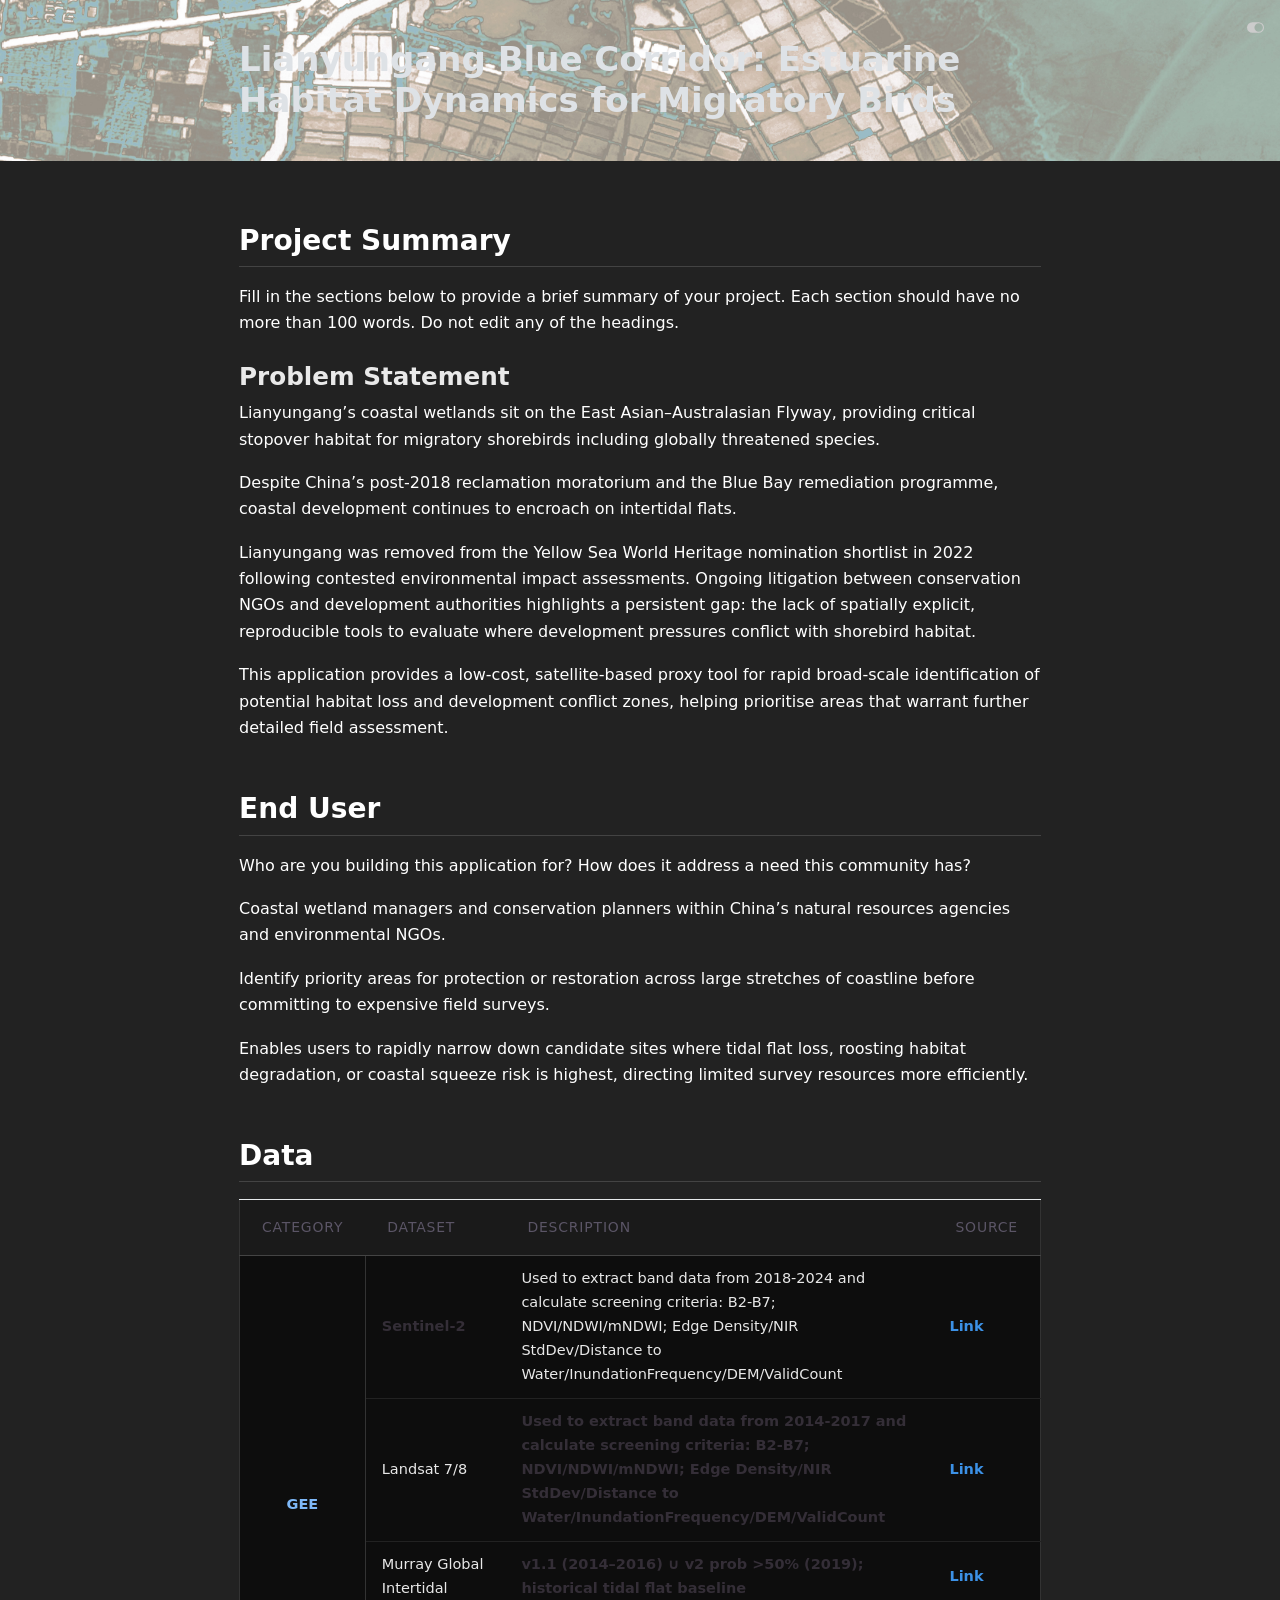
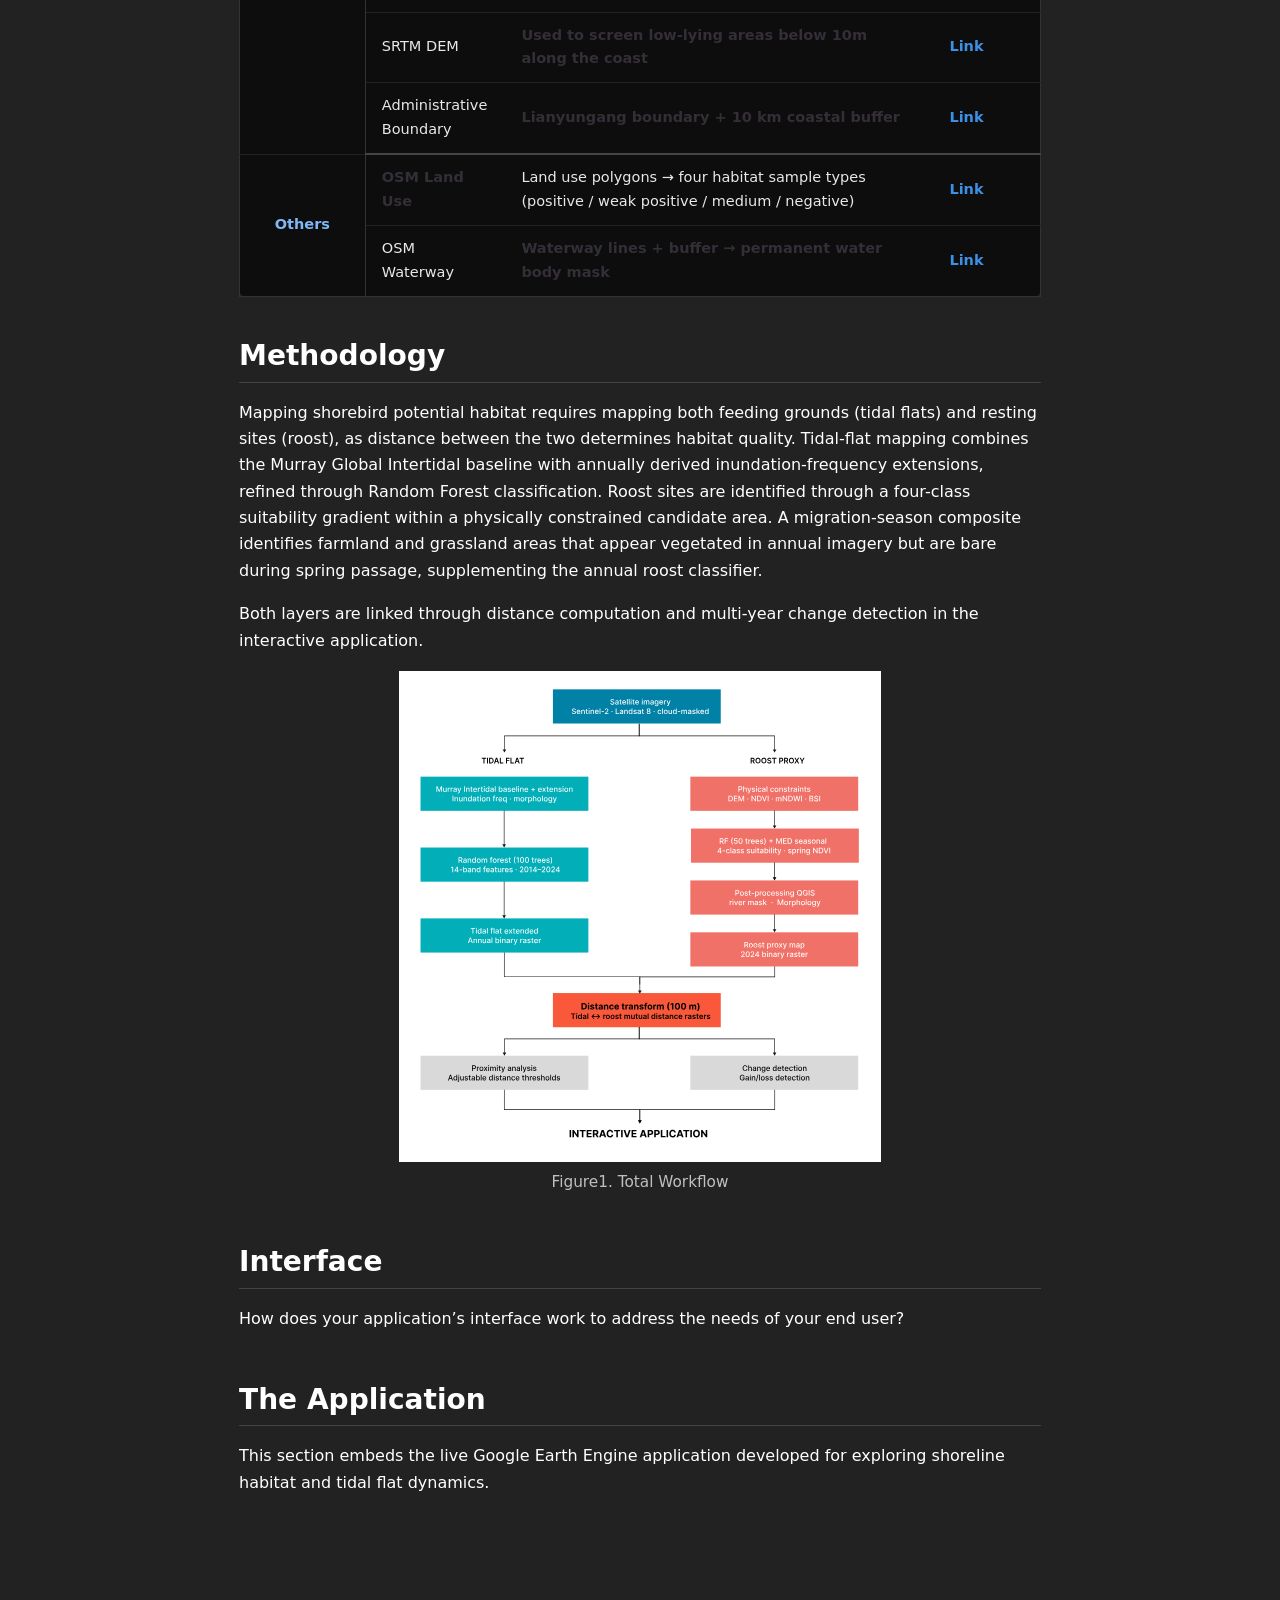
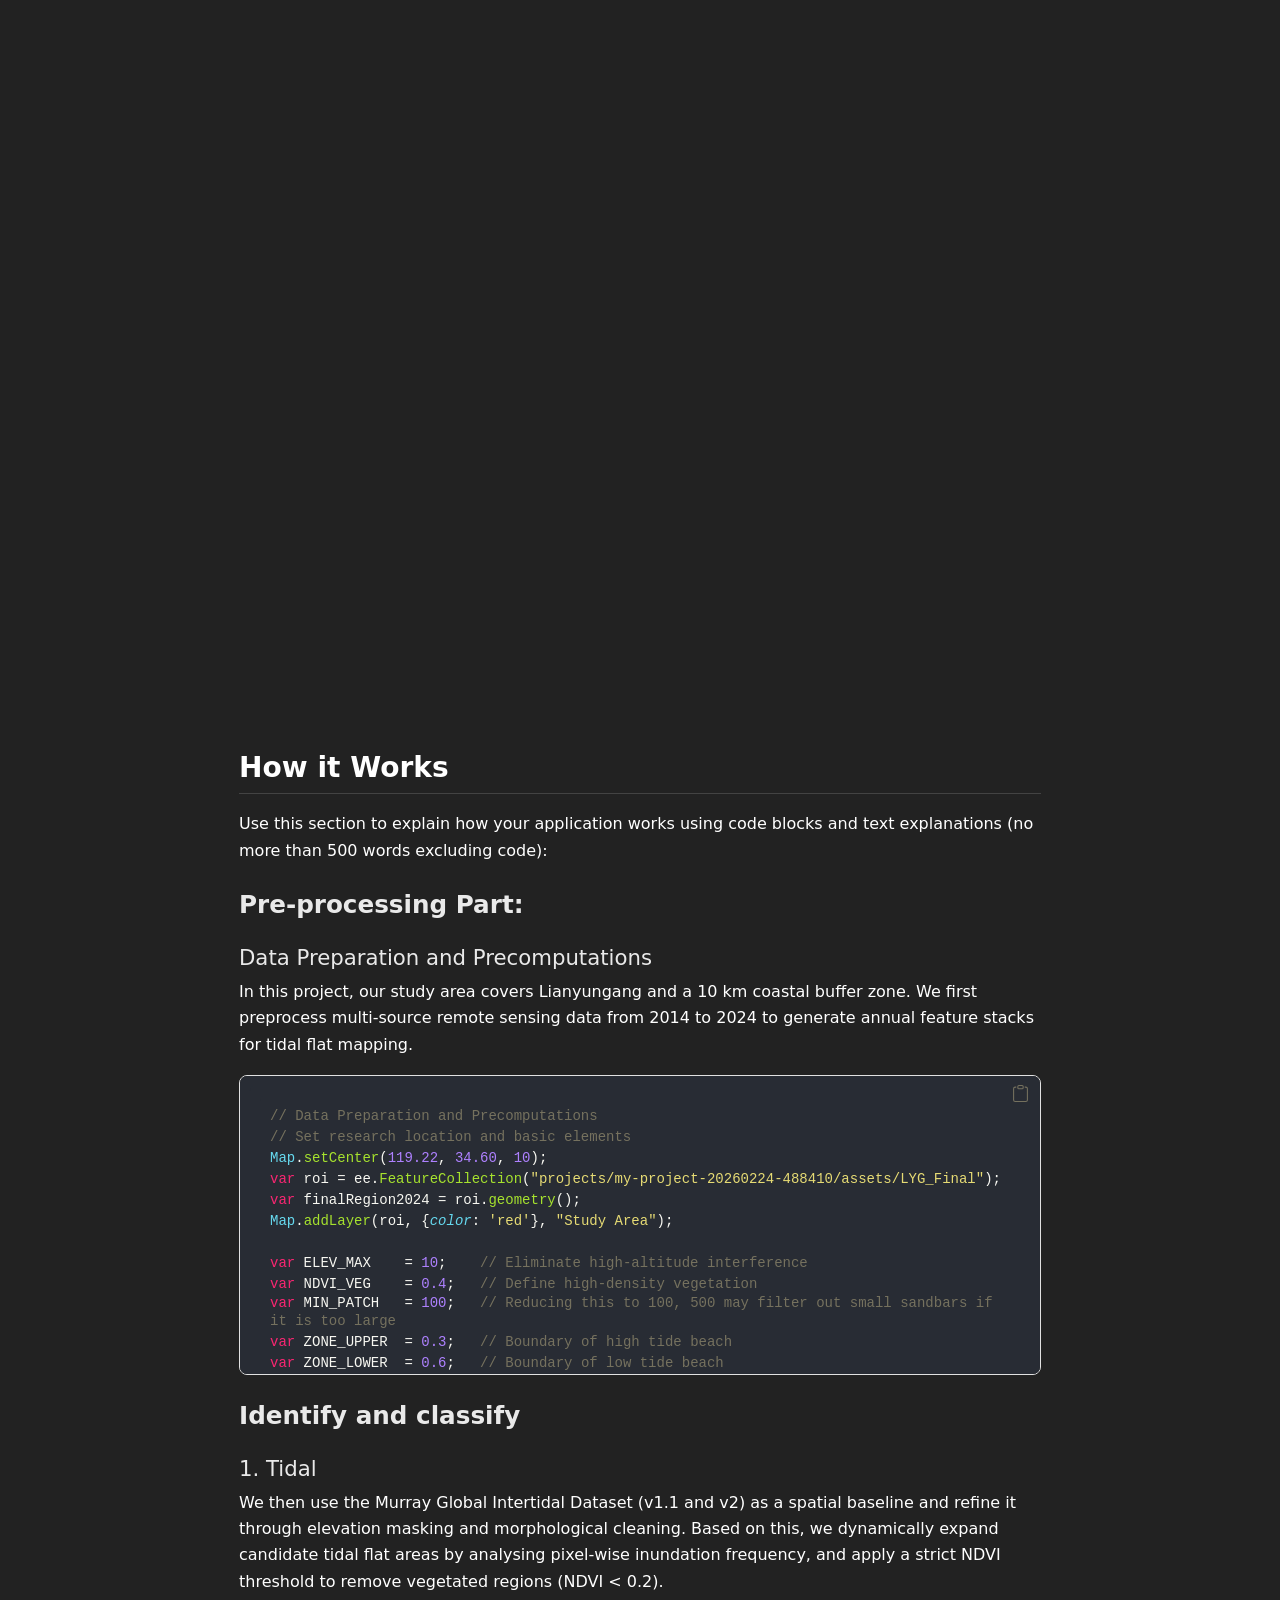
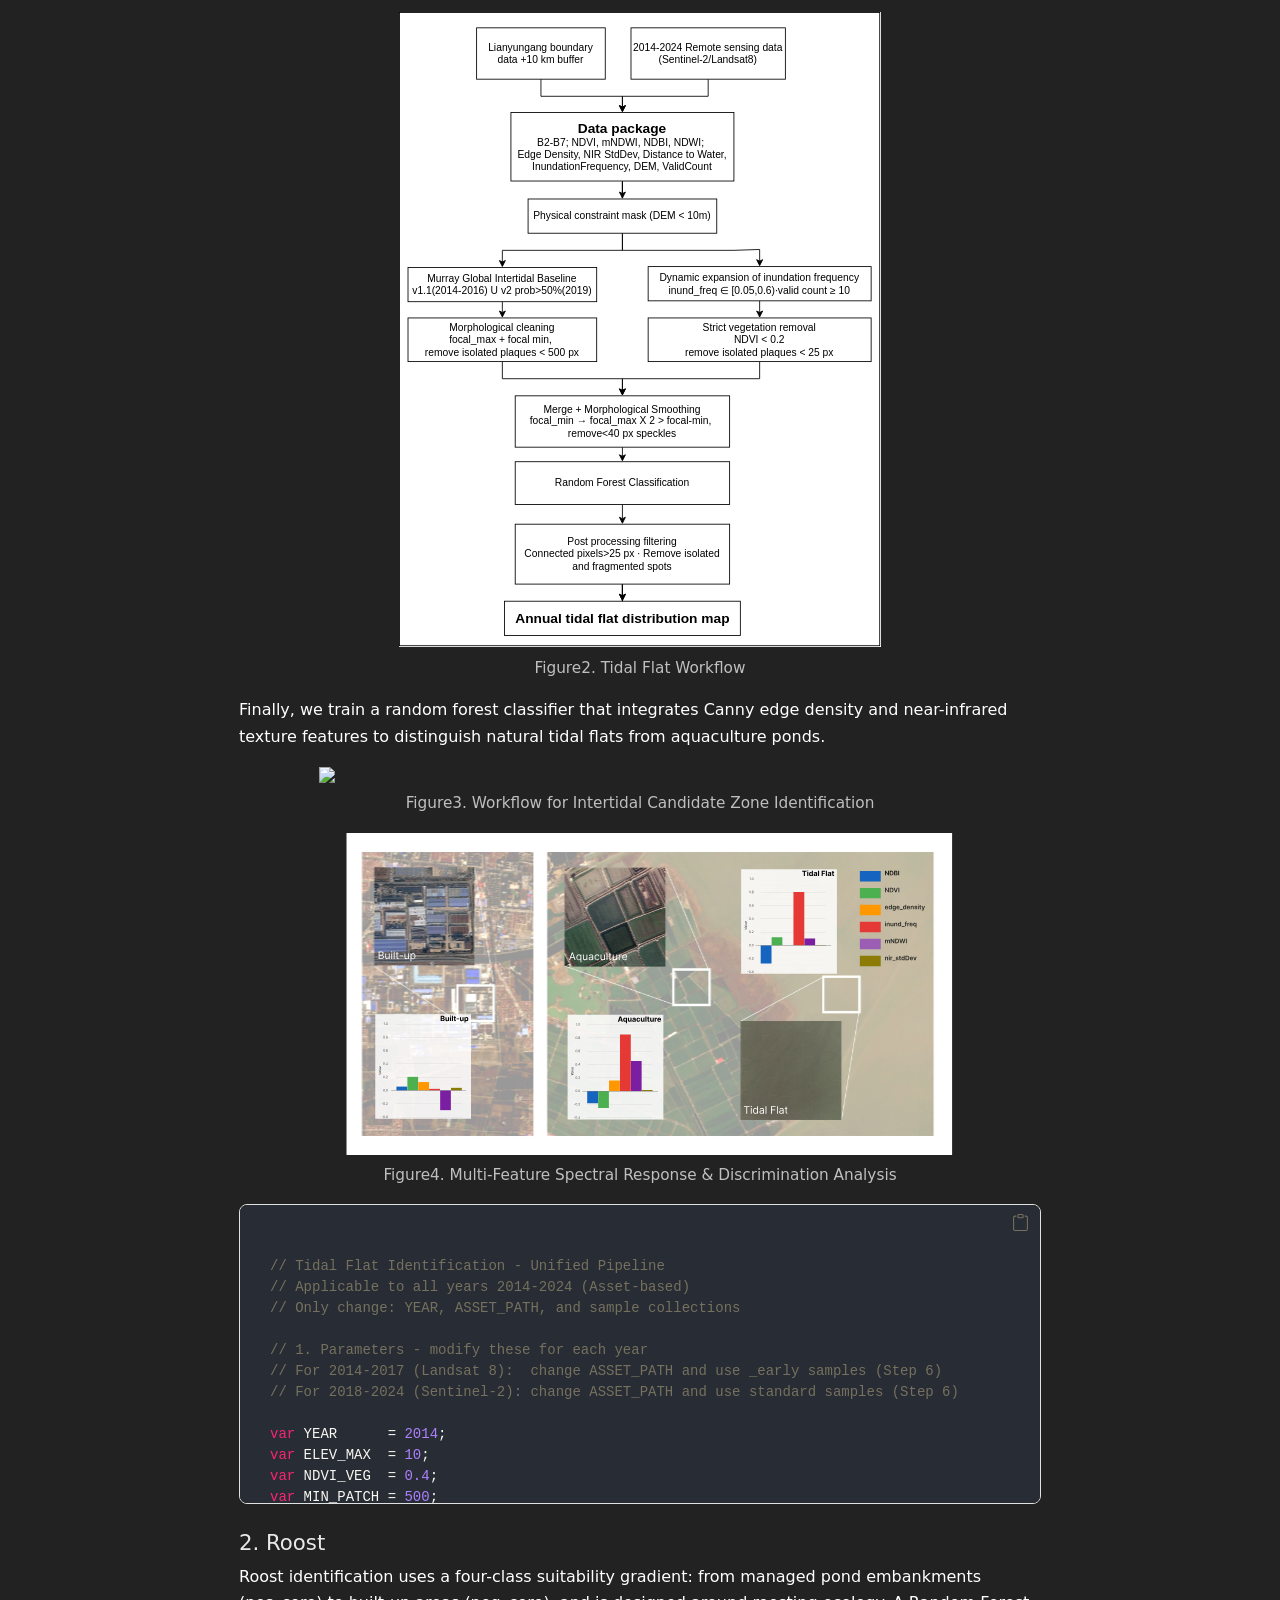
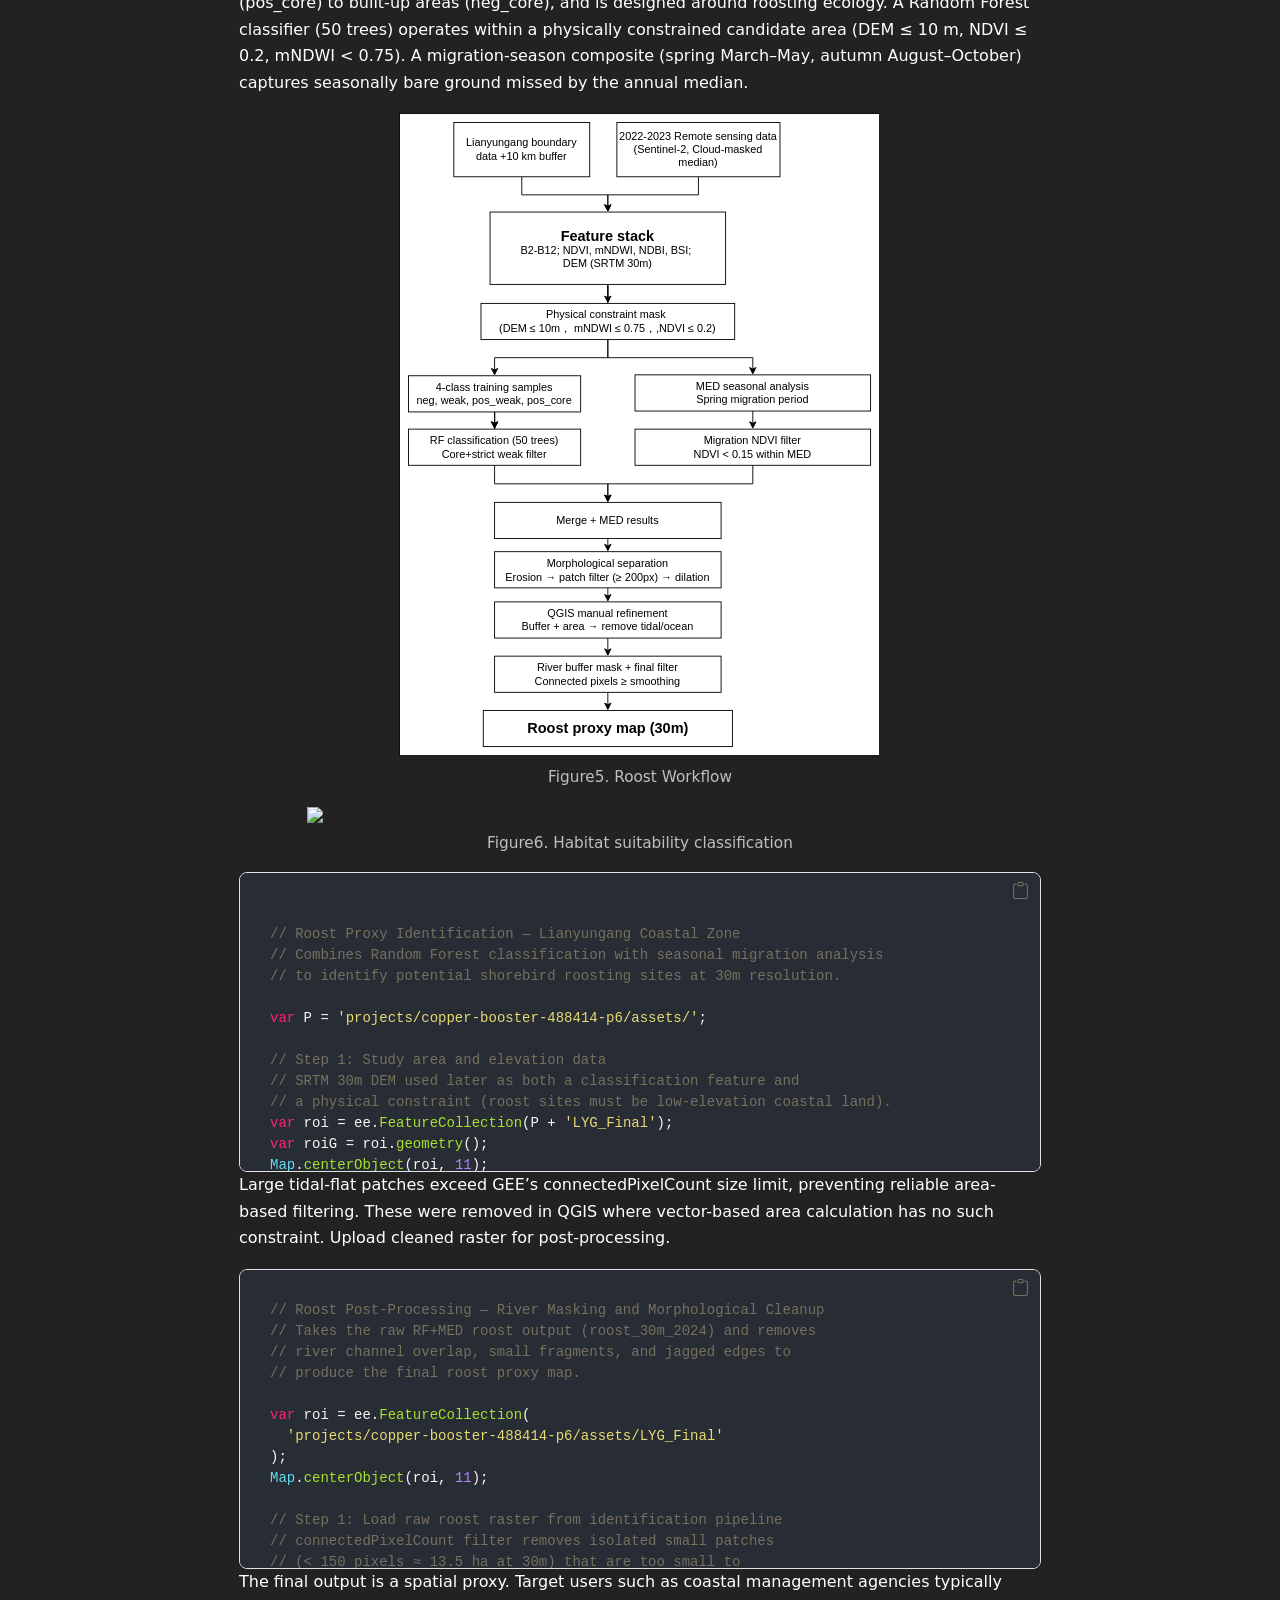
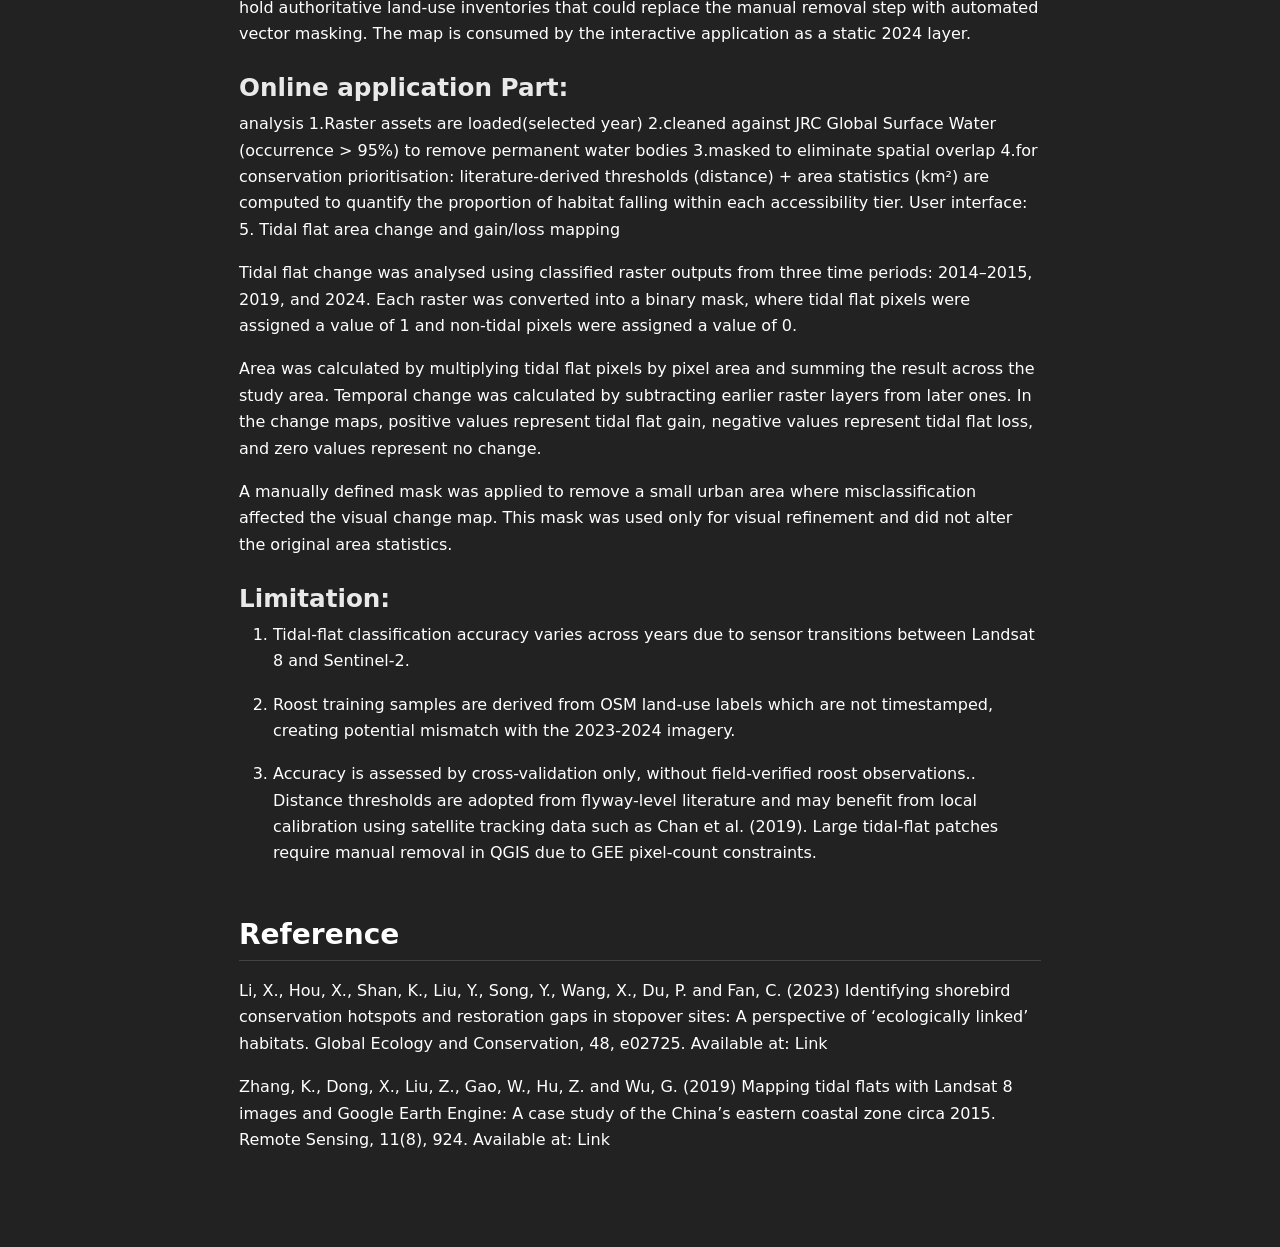
==== commit 89792128: "Embed GEE App and update Quarto site" ====
--- a/docs/index.html
+++ b/docs/index.html
@@ -75,8 +75,8 @@
 <link href="site_libs/quarto-html/quarto-syntax-highlighting-dark-1b3db88def35042d172274863c1cdcf0.css" rel="stylesheet" class="quarto-color-scheme quarto-color-alternate" id="quarto-text-highlighting-styles">
 <script src="site_libs/bootstrap/bootstrap.min.js"></script>
 <link href="site_libs/bootstrap/bootstrap-icons.css" rel="stylesheet">
-<link href="site_libs/bootstrap/bootstrap-3e6c1baec064a38abb7800f19e666a87.min.css" rel="stylesheet" append-hash="true" class="quarto-color-scheme" id="quarto-bootstrap" data-mode="light">
-<link href="site_libs/bootstrap/bootstrap-dark-79c4d32b32b00c7e91290ed5a6655f4a.min.css" rel="stylesheet" append-hash="true" class="quarto-color-scheme quarto-color-alternate" id="quarto-bootstrap" data-mode="dark">
+<link href="site_libs/bootstrap/bootstrap-78b3671aa5f9f683ec246af2dde1230f.min.css" rel="stylesheet" append-hash="true" class="quarto-color-scheme" id="quarto-bootstrap" data-mode="light">
+<link href="site_libs/bootstrap/bootstrap-dark-2f0c69e010e3da93992838767758ef7f.min.css" rel="stylesheet" append-hash="true" class="quarto-color-scheme quarto-color-alternate" id="quarto-bootstrap" data-mode="dark">
 <script id="quarto-search-options" type="application/json">{
   "location": "sidebar",
   "copy-button": false,
@@ -525,9 +525,9 @@
 </section>
 <section id="the-application" class="level2 page-columns page-full">
 <h2 class="anchored" data-anchor-id="the-application">The Application</h2>
-<p>Replace the link below with the link to your application.</p>
+<p>This section embeds the live Google Earth Engine application developed for exploring shoreline habitat and tidal flat dynamics.</p>
 <div class="column-page">
-<iframe src="https://ollielballinger.users.earthengine.app/view/turkey-earthquake" width="100%" height="700px">
+<iframe src="https://ee-summerxxxa99.projects.earthengine.app/view/shorebird-habitat-explorer" width="100%" height="780px" style="border:none; border-radius:18px;">
 </iframe>
 </div>
 </section>
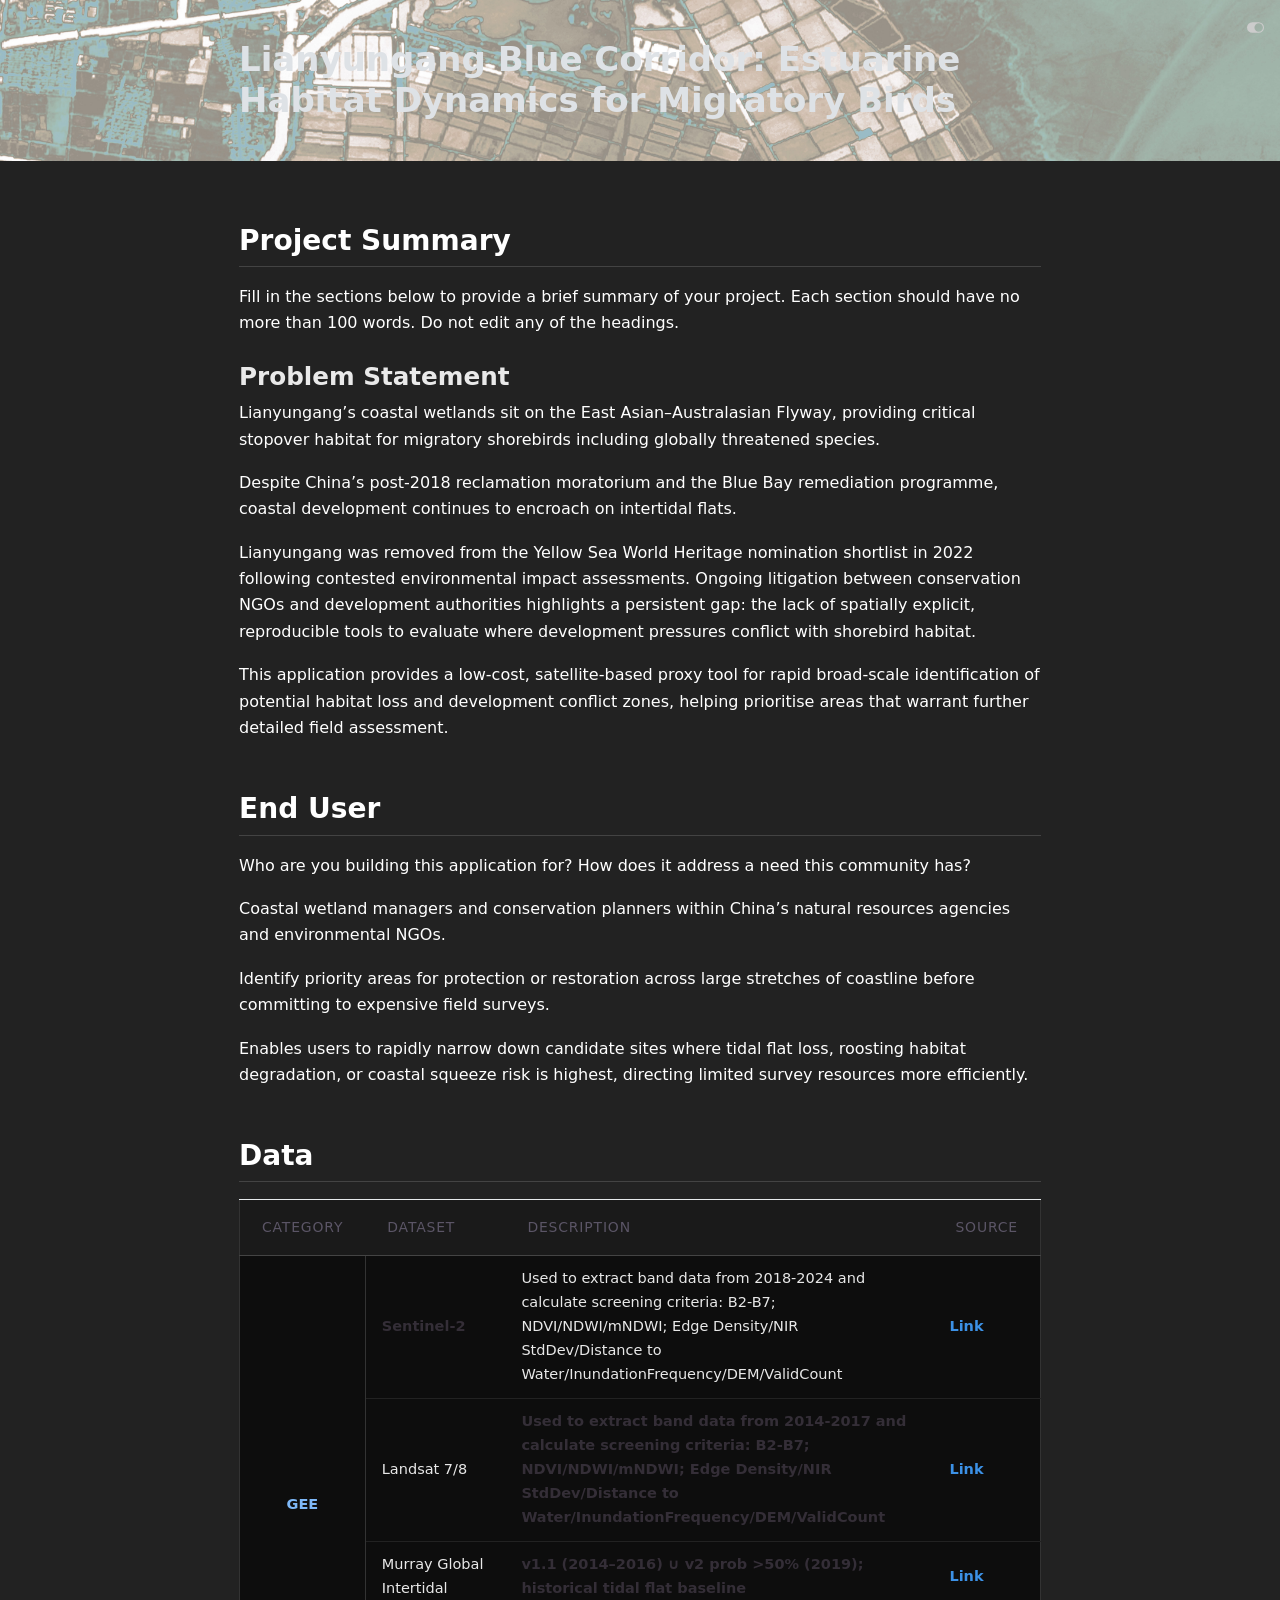
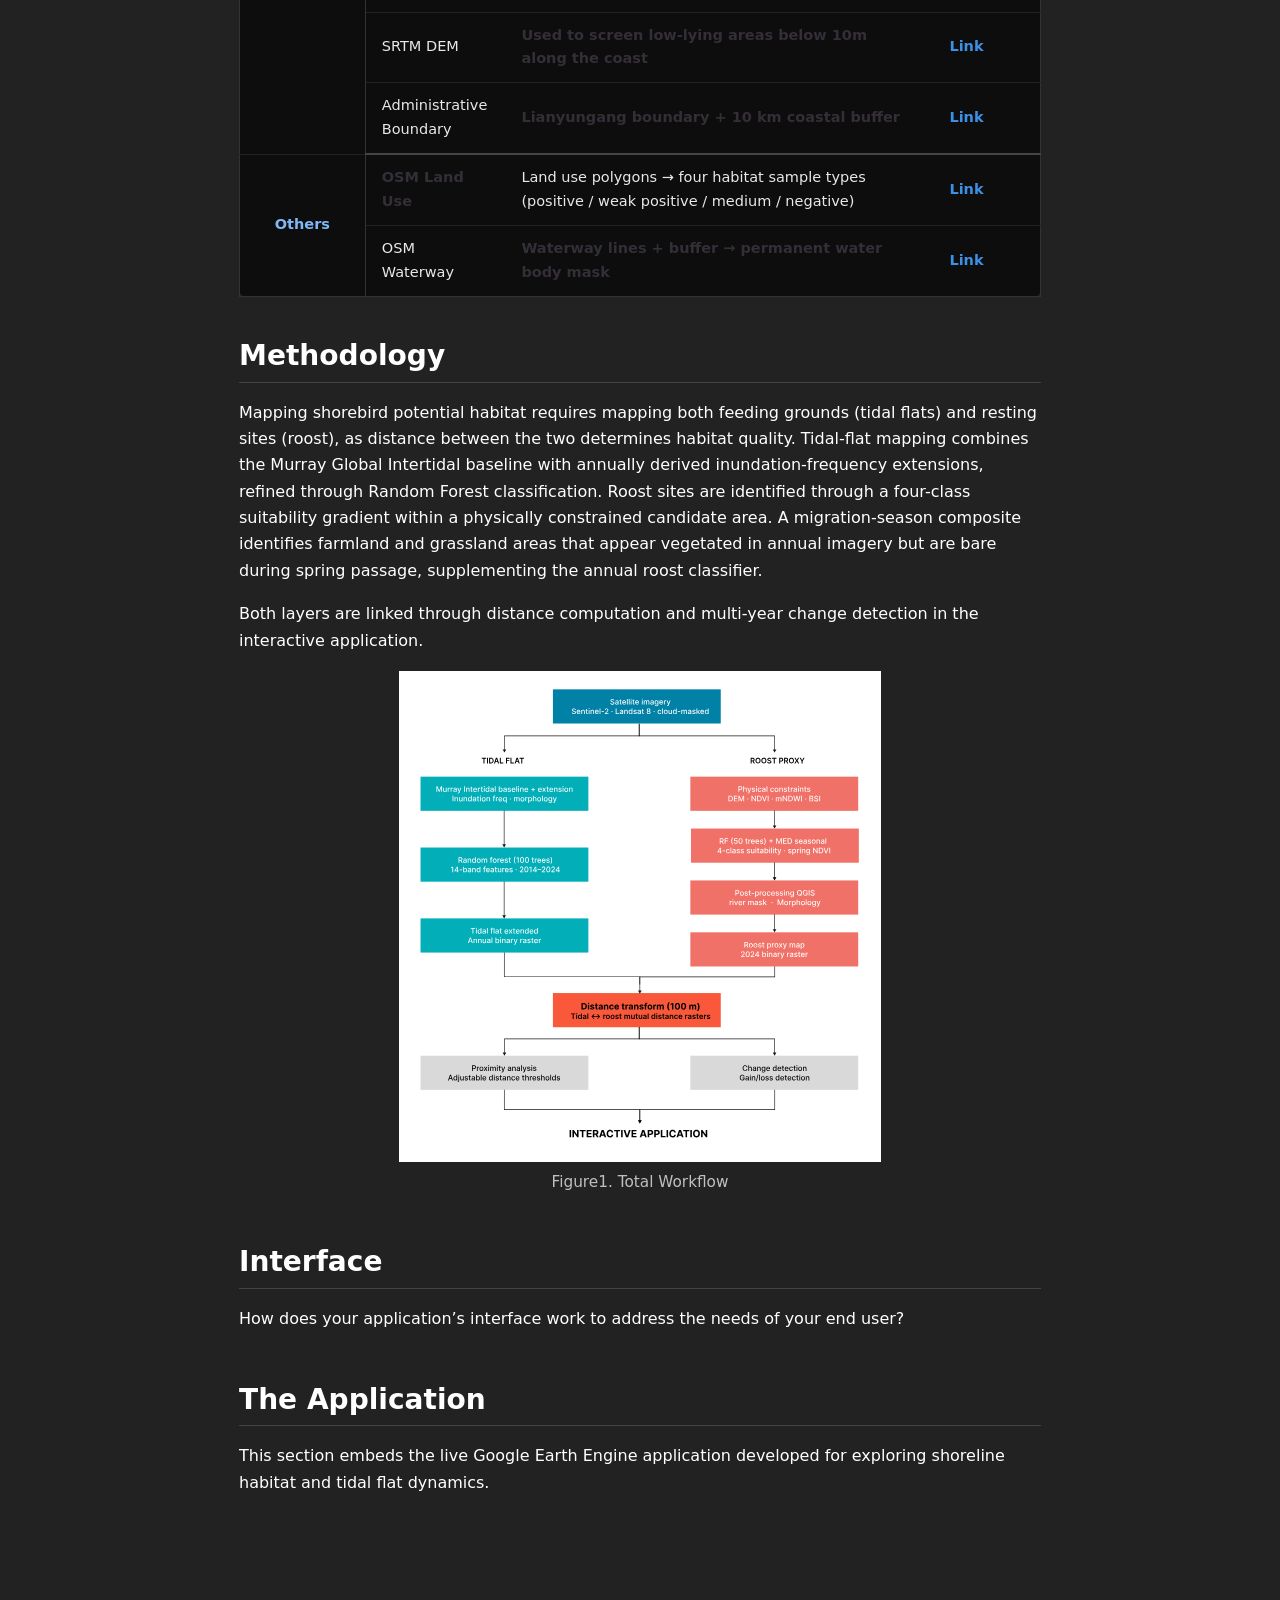
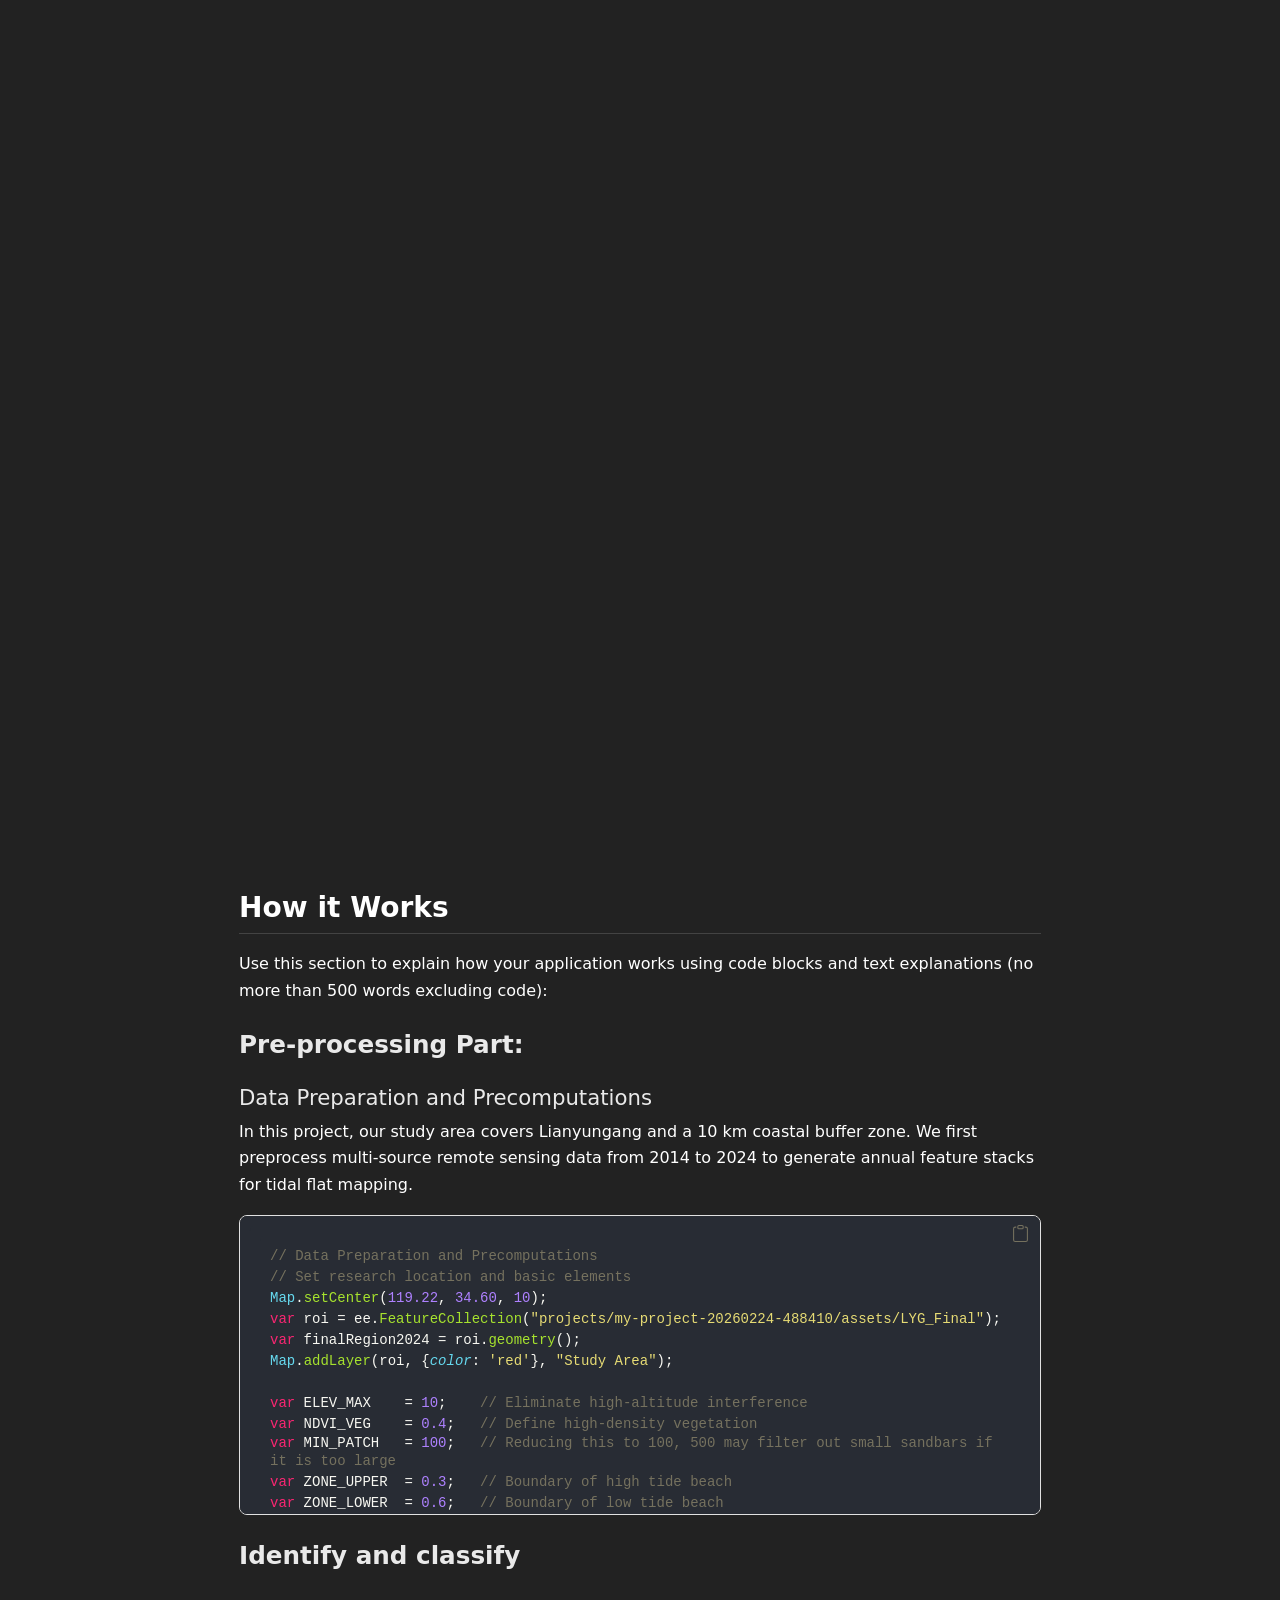
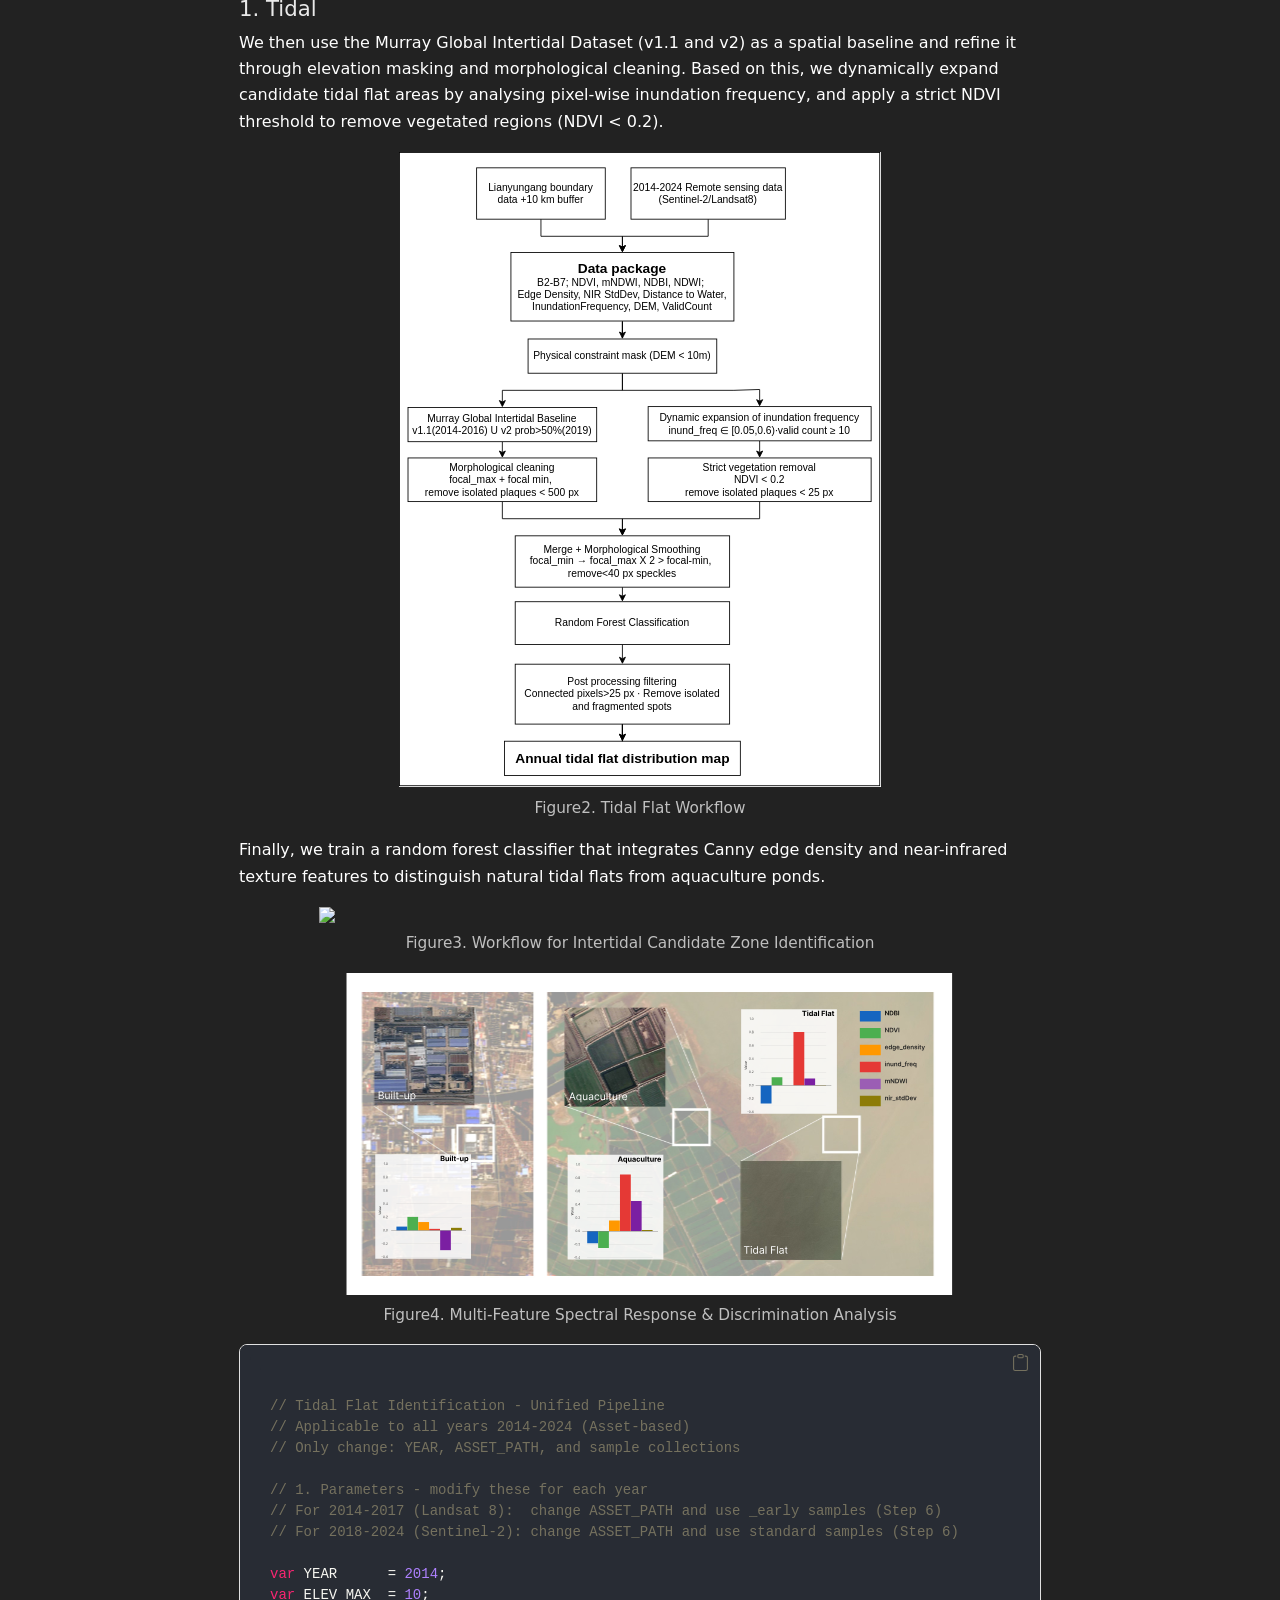
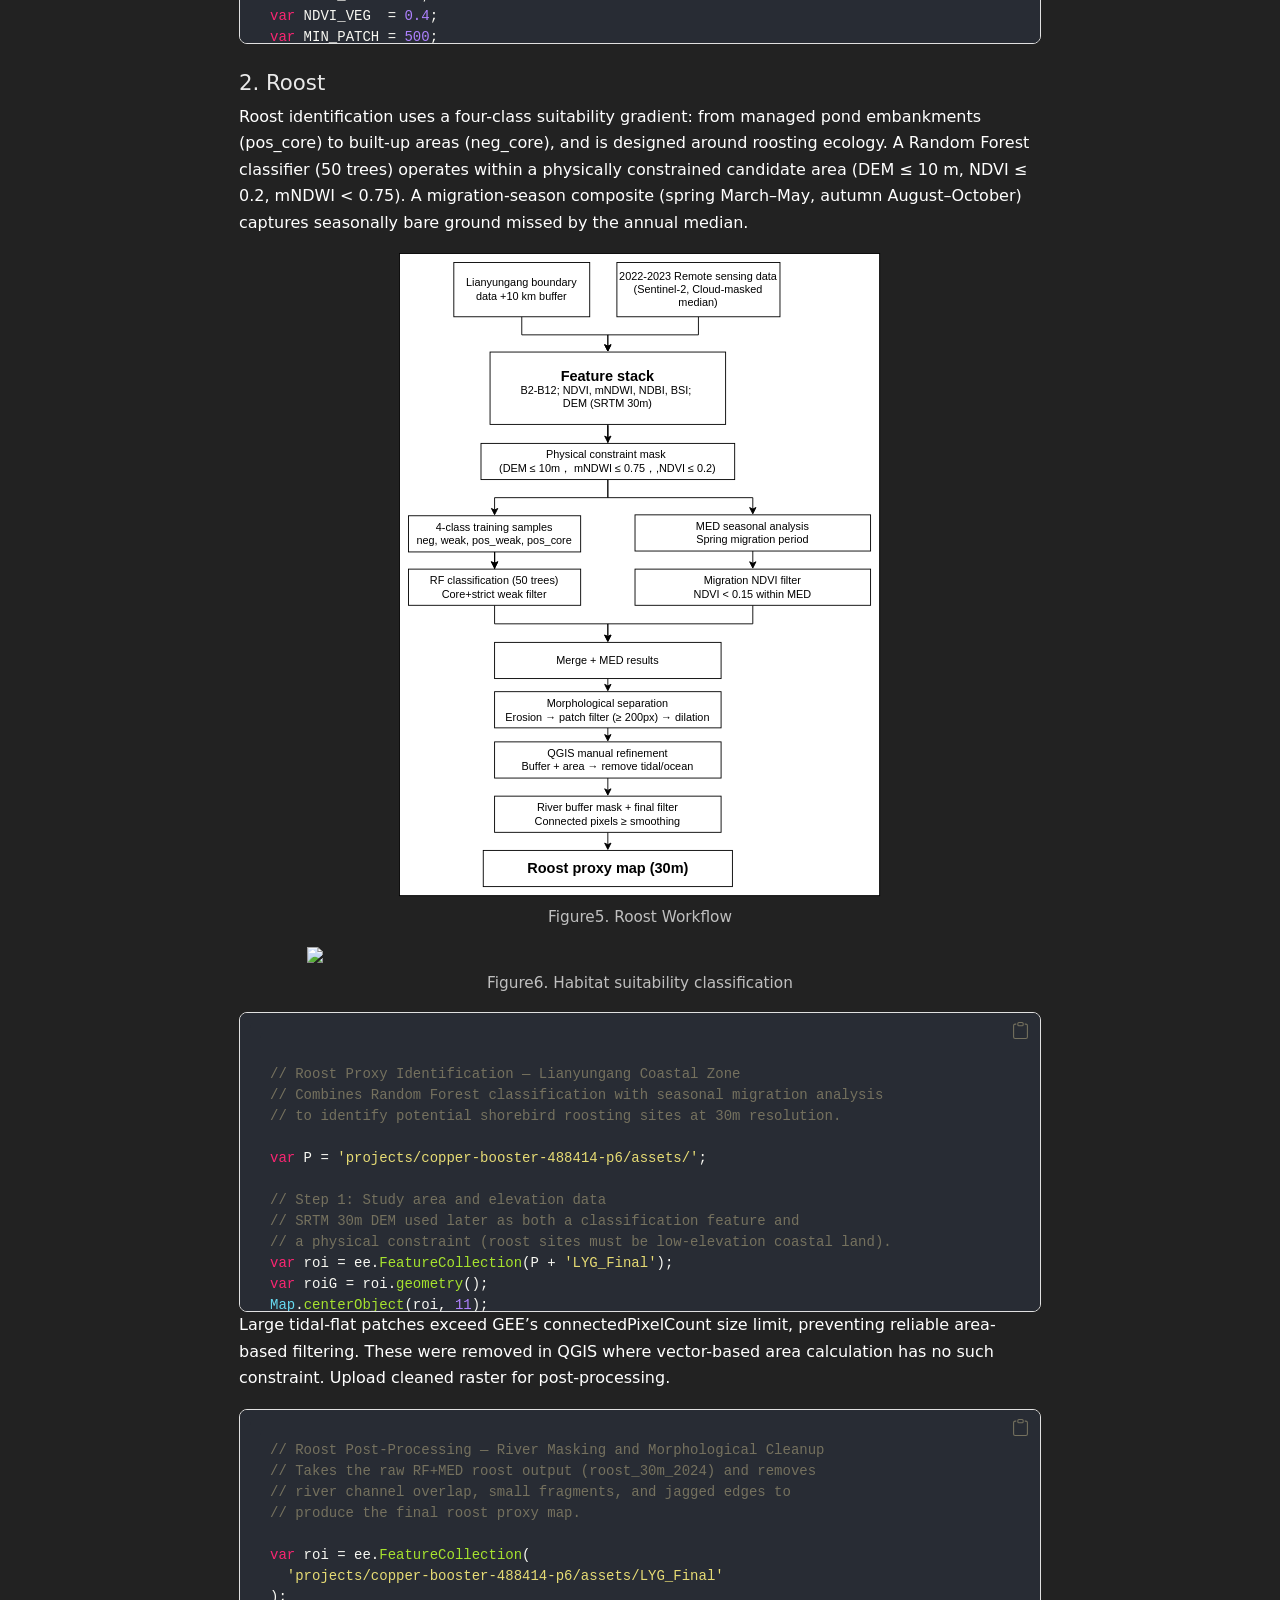
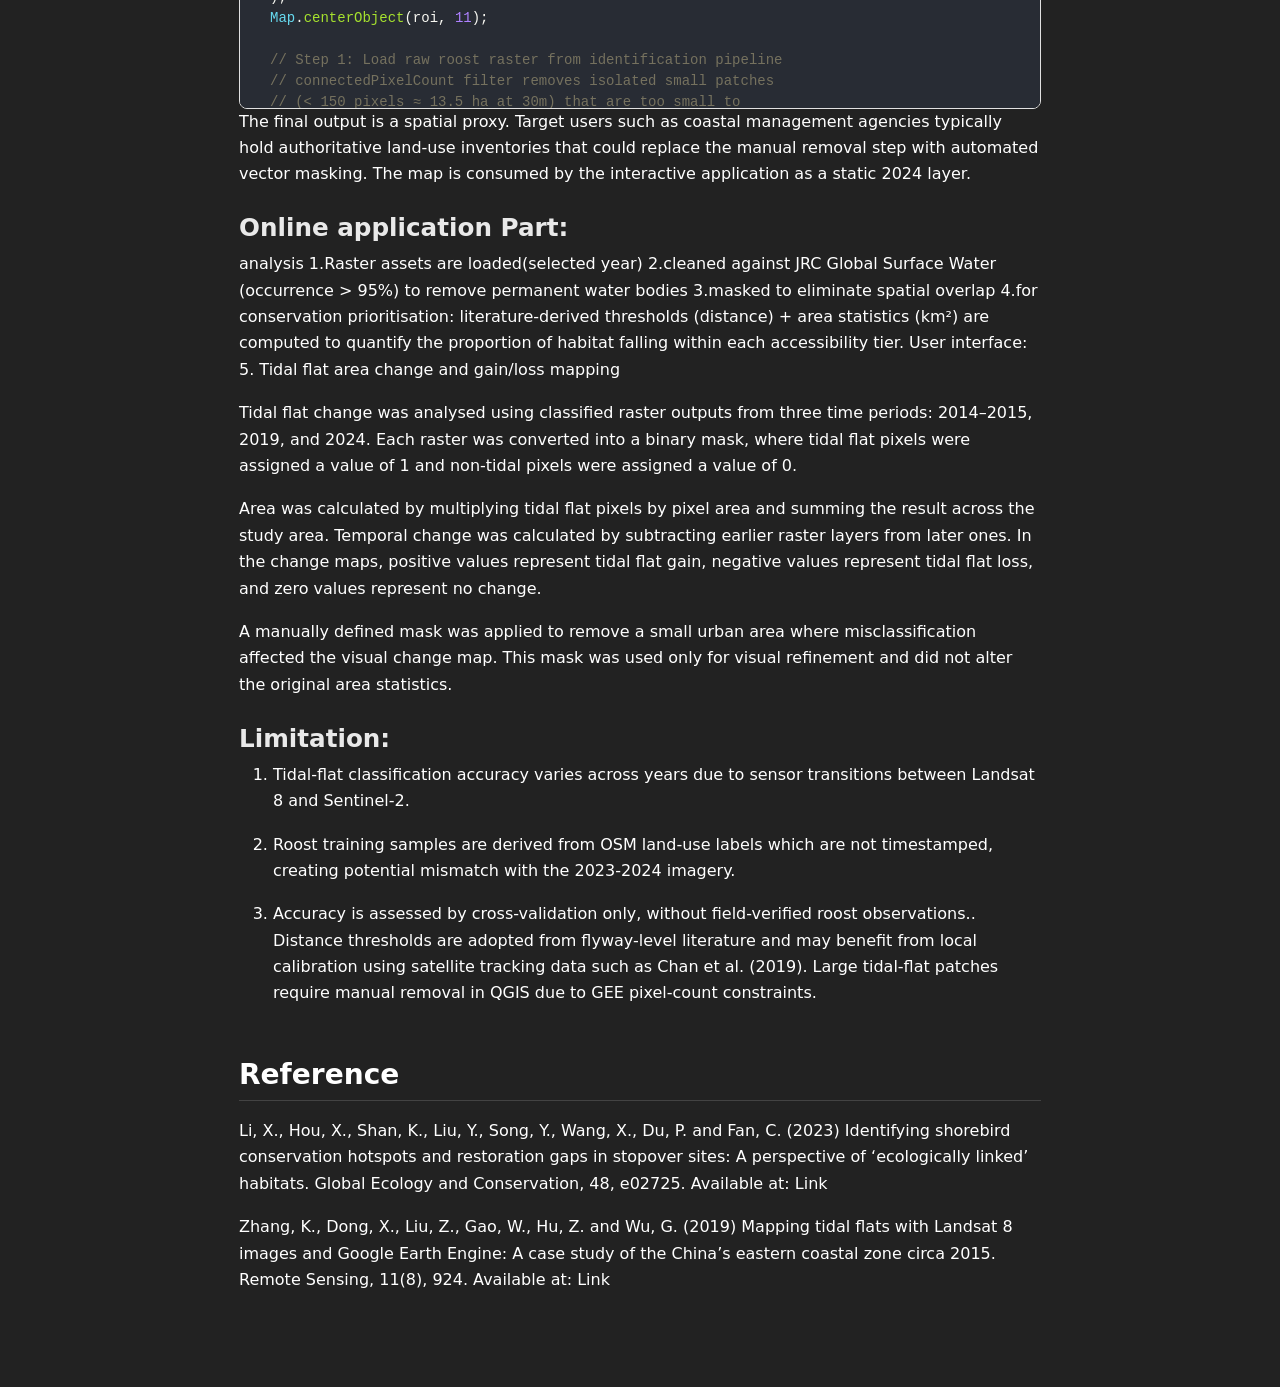
==== commit 4aeff5ed: "Expand GEE app width" ====
--- a/docs/index.html
+++ b/docs/index.html
@@ -526,8 +526,8 @@
 <section id="the-application" class="level2 page-columns page-full">
 <h2 class="anchored" data-anchor-id="the-application">The Application</h2>
 <p>This section embeds the live Google Earth Engine application developed for exploring shoreline habitat and tidal flat dynamics.</p>
-<div class="column-page">
-<iframe src="https://ee-summerxxxa99.projects.earthengine.app/view/shorebird-habitat-explorer" width="100%" height="780px" style="border:none; border-radius:18px;">
+<div class="column-screen">
+<iframe src="https://ee-summerxxxa99.projects.earthengine.app/view/shorebird-habitat-explorer" width="100%" height="920px" style="border:none; border-radius:18px;">
 </iframe>
 </div>
 </section>
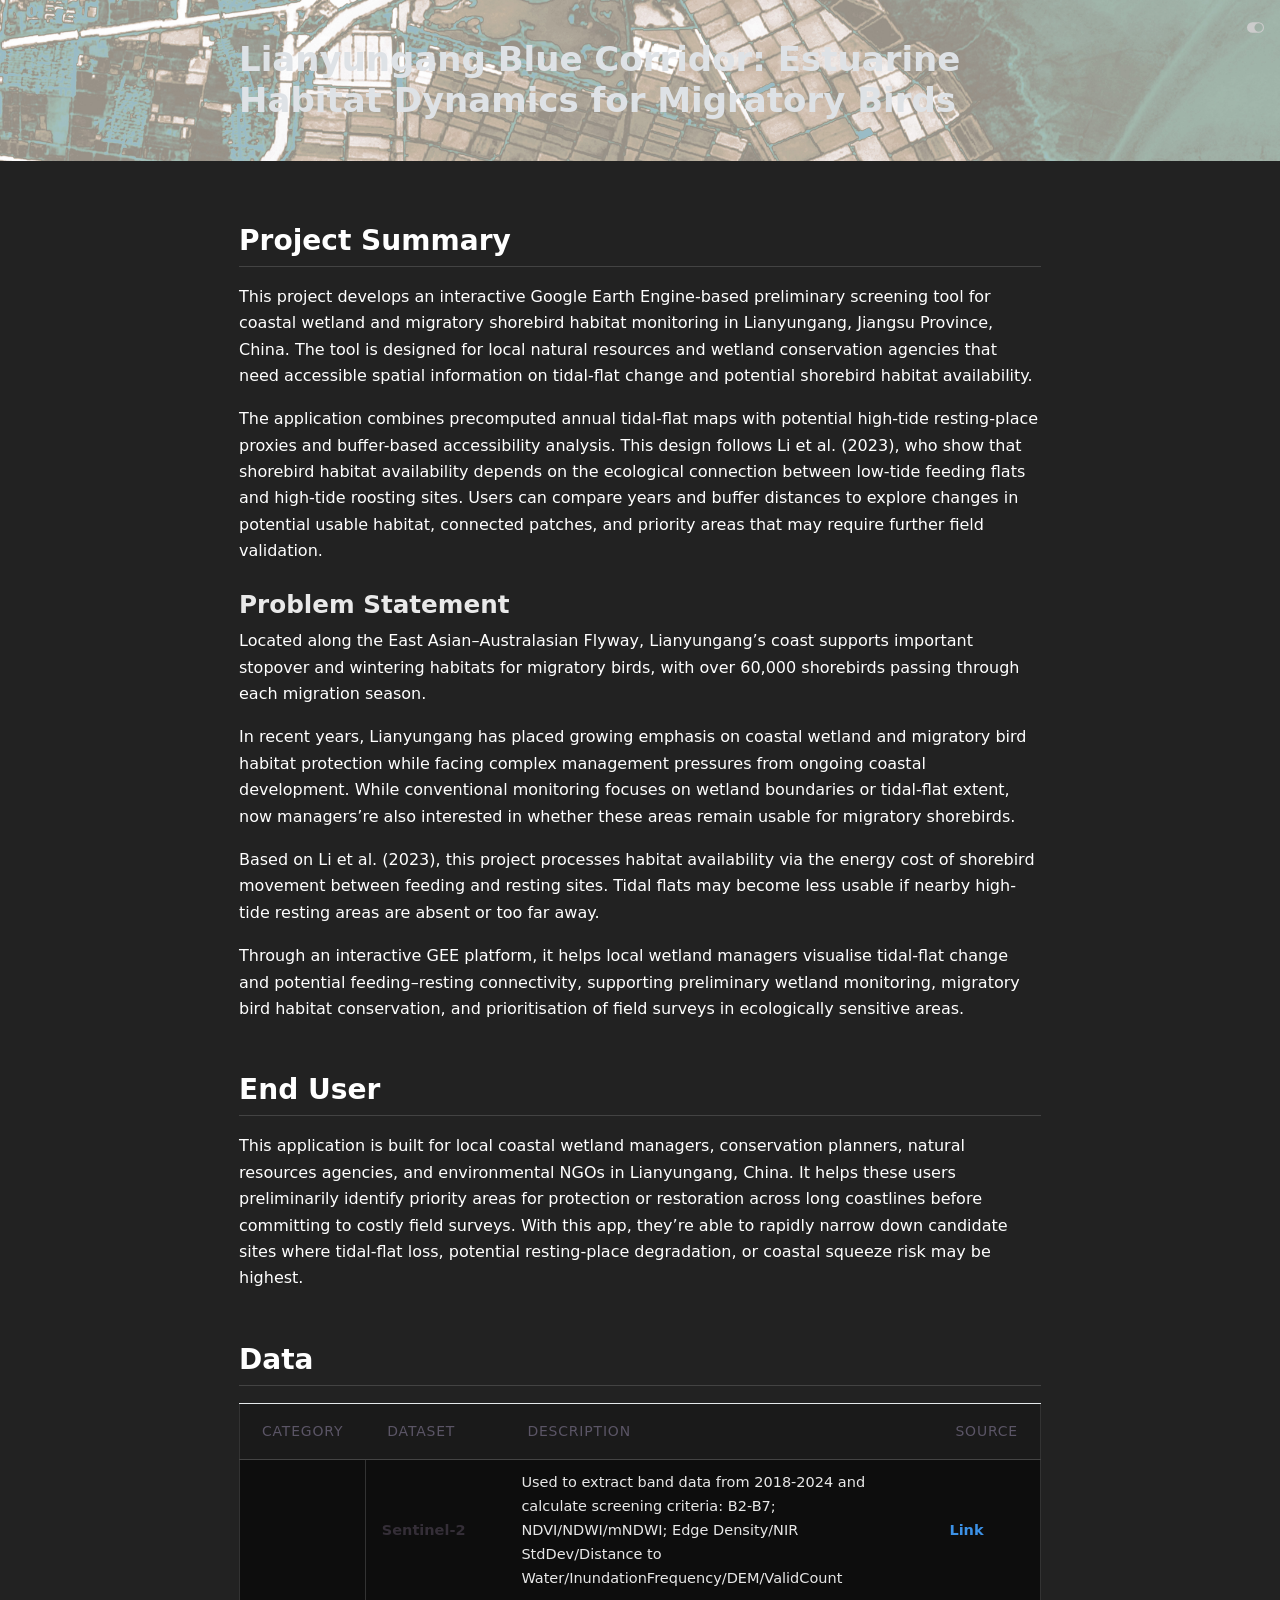
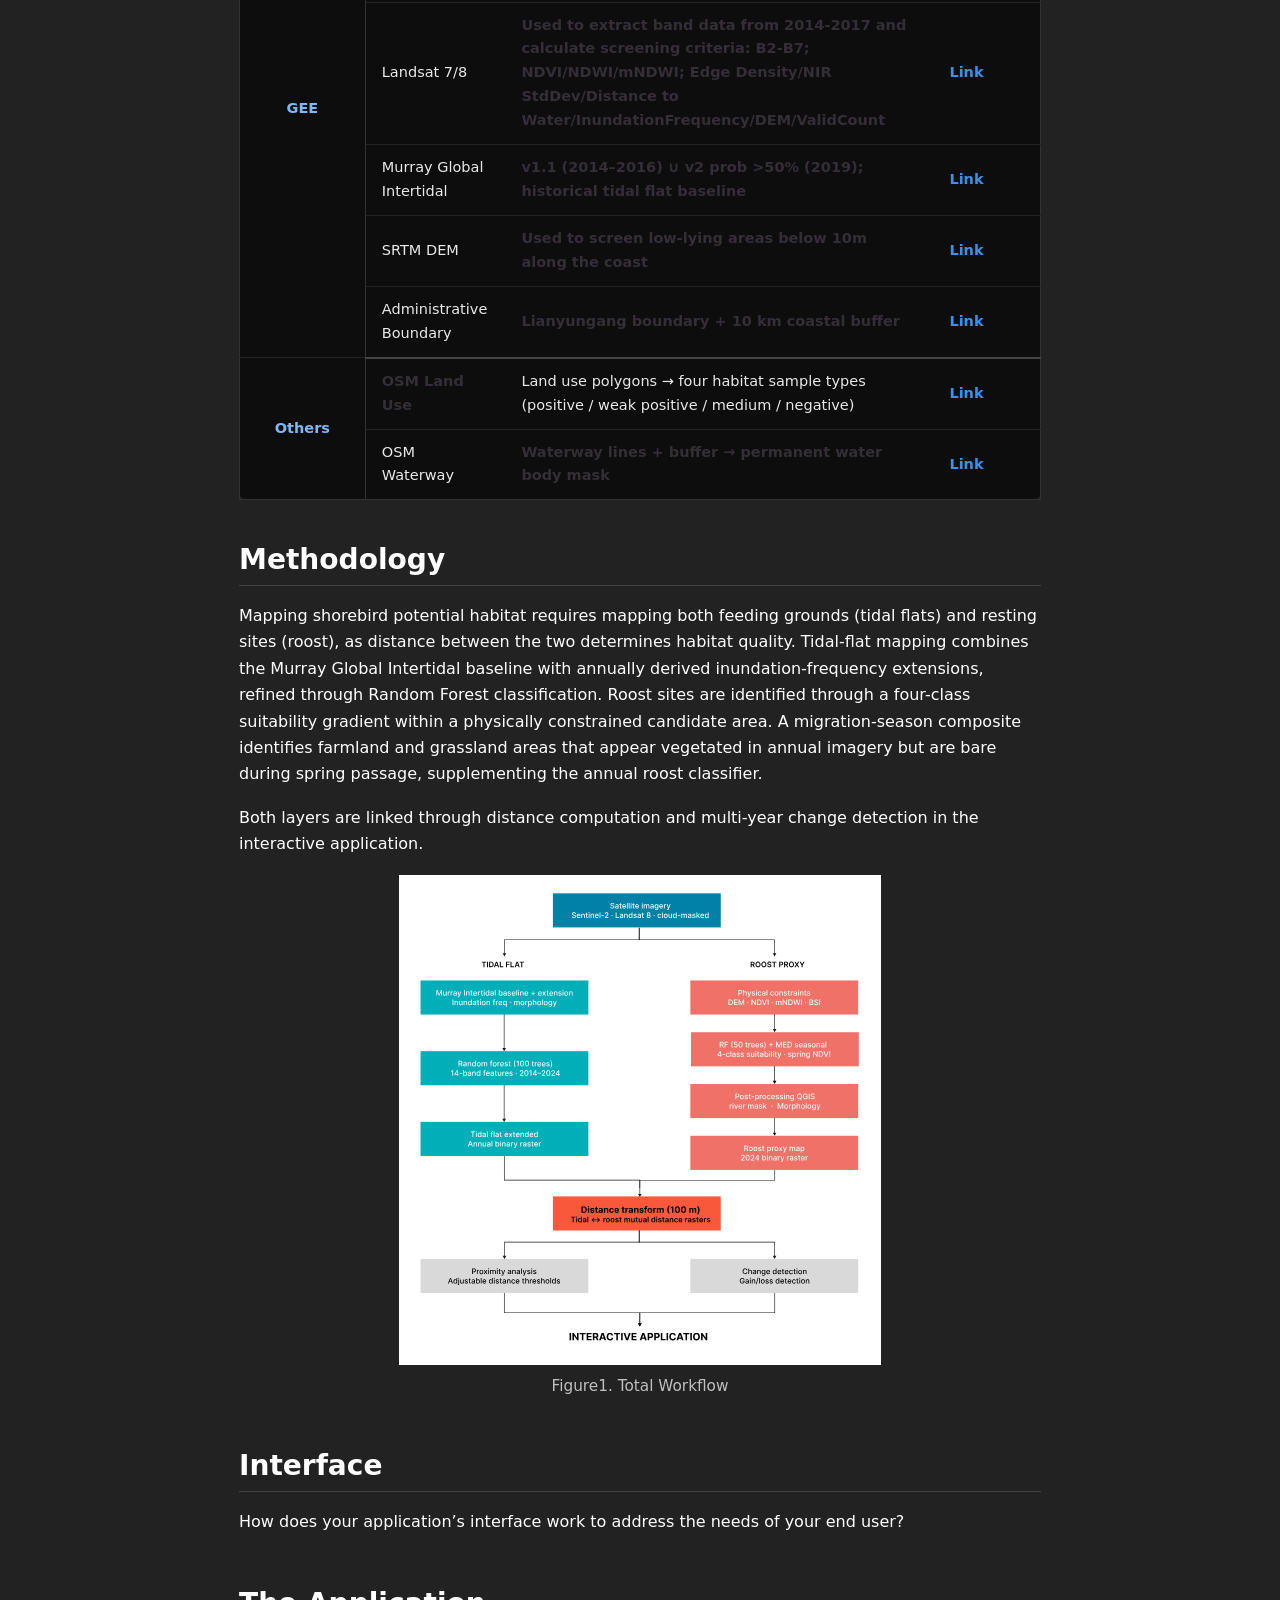
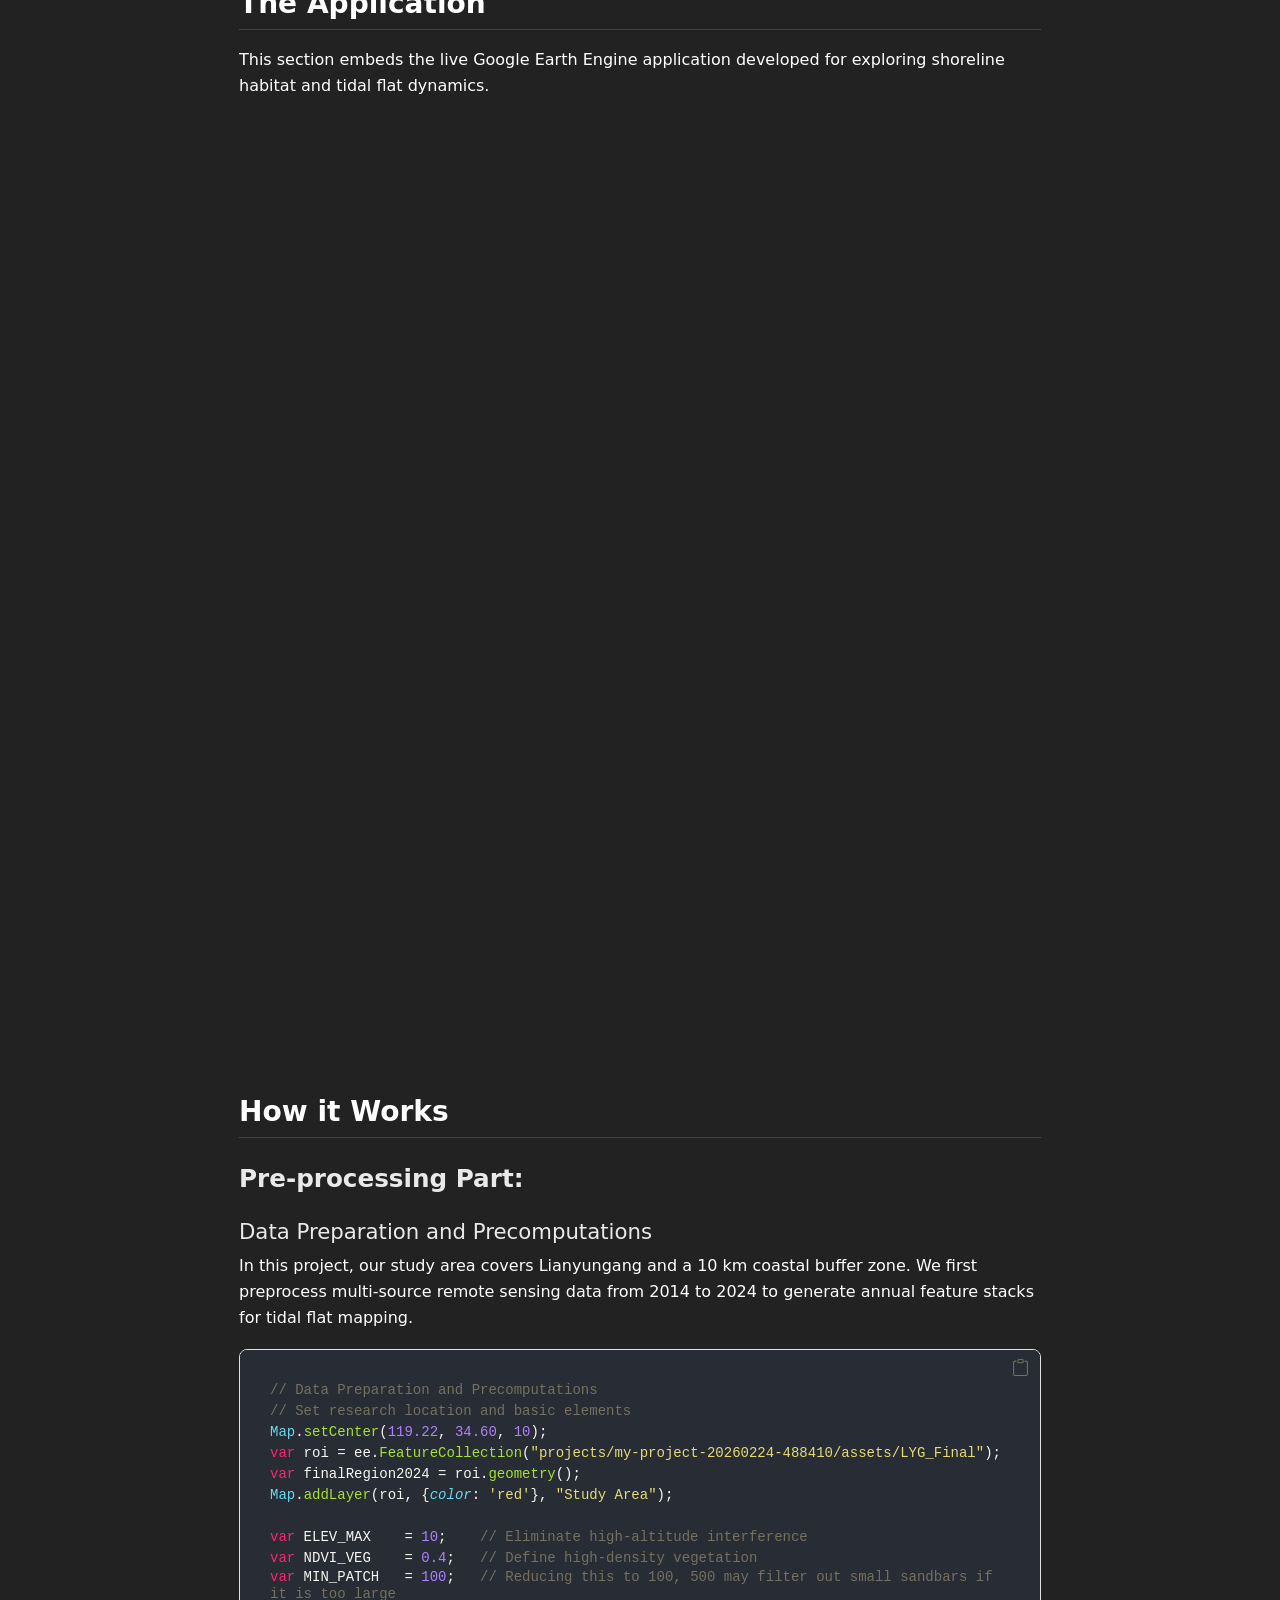
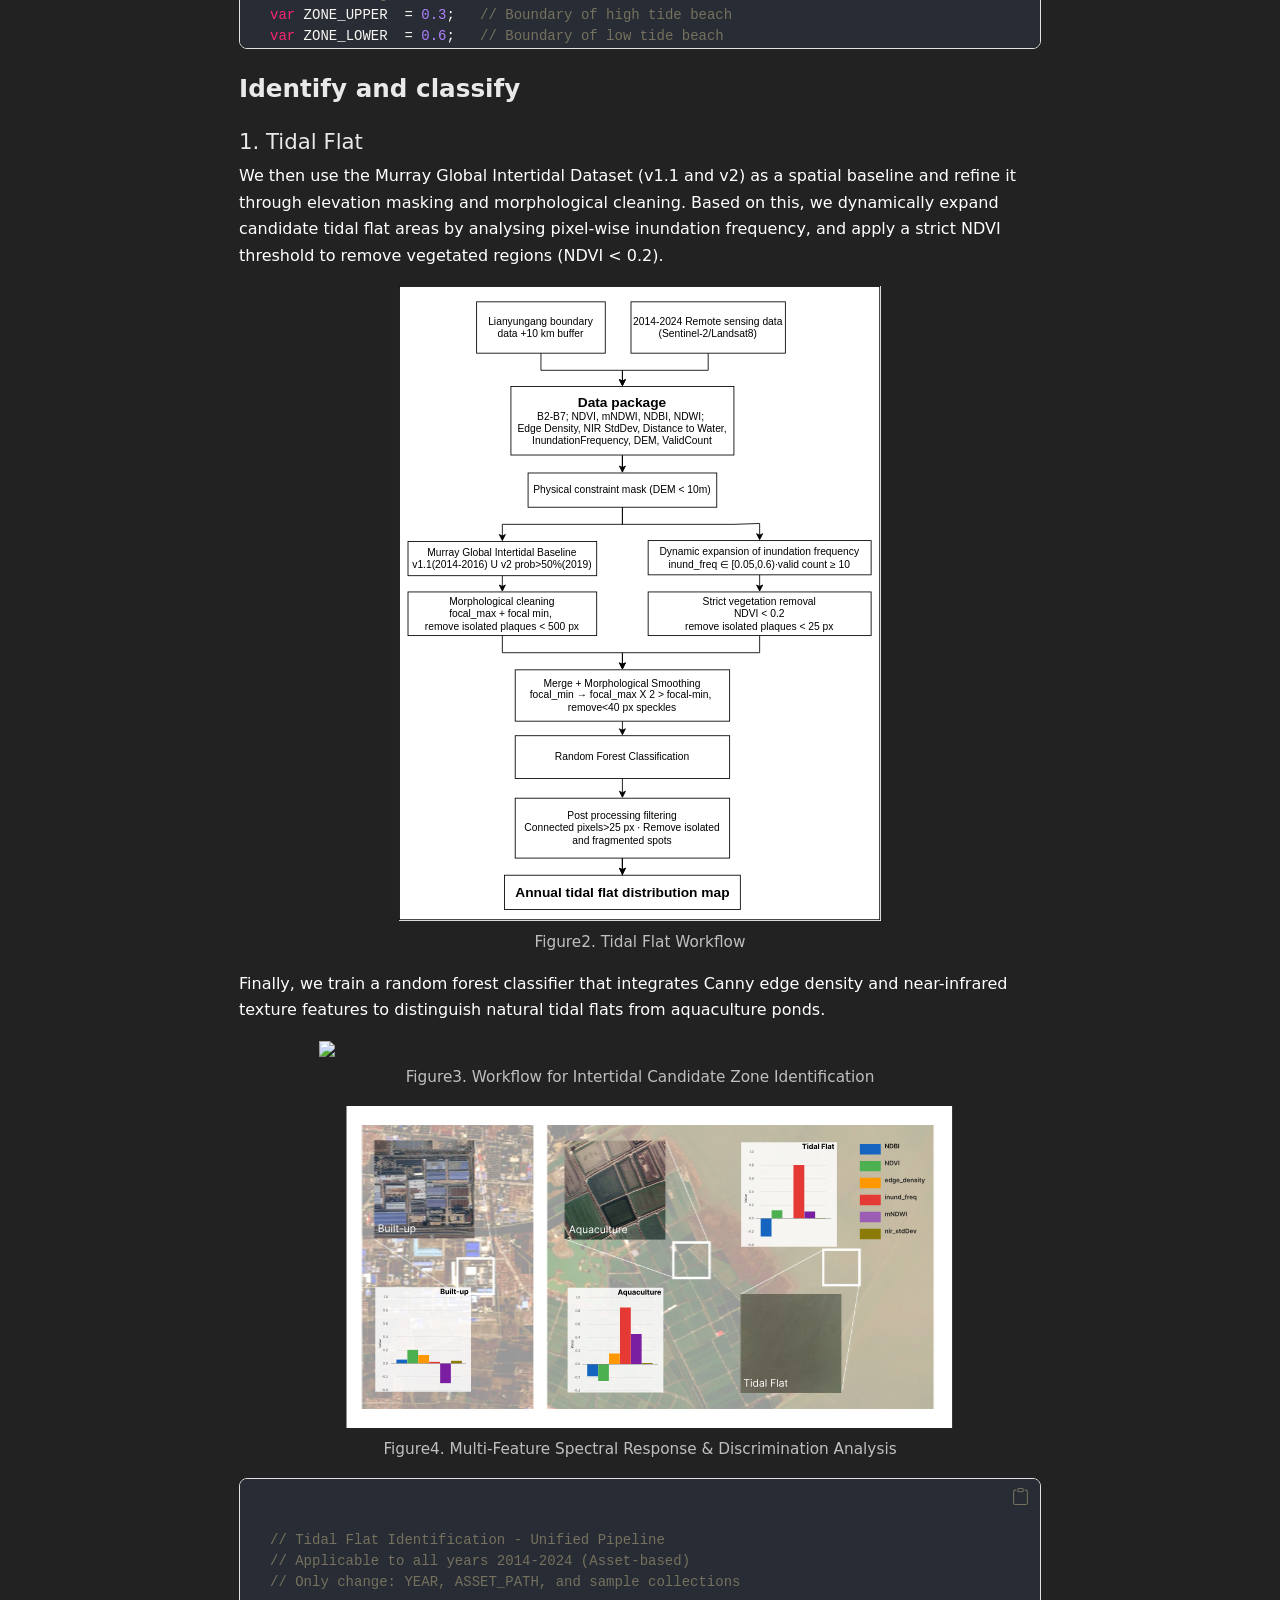
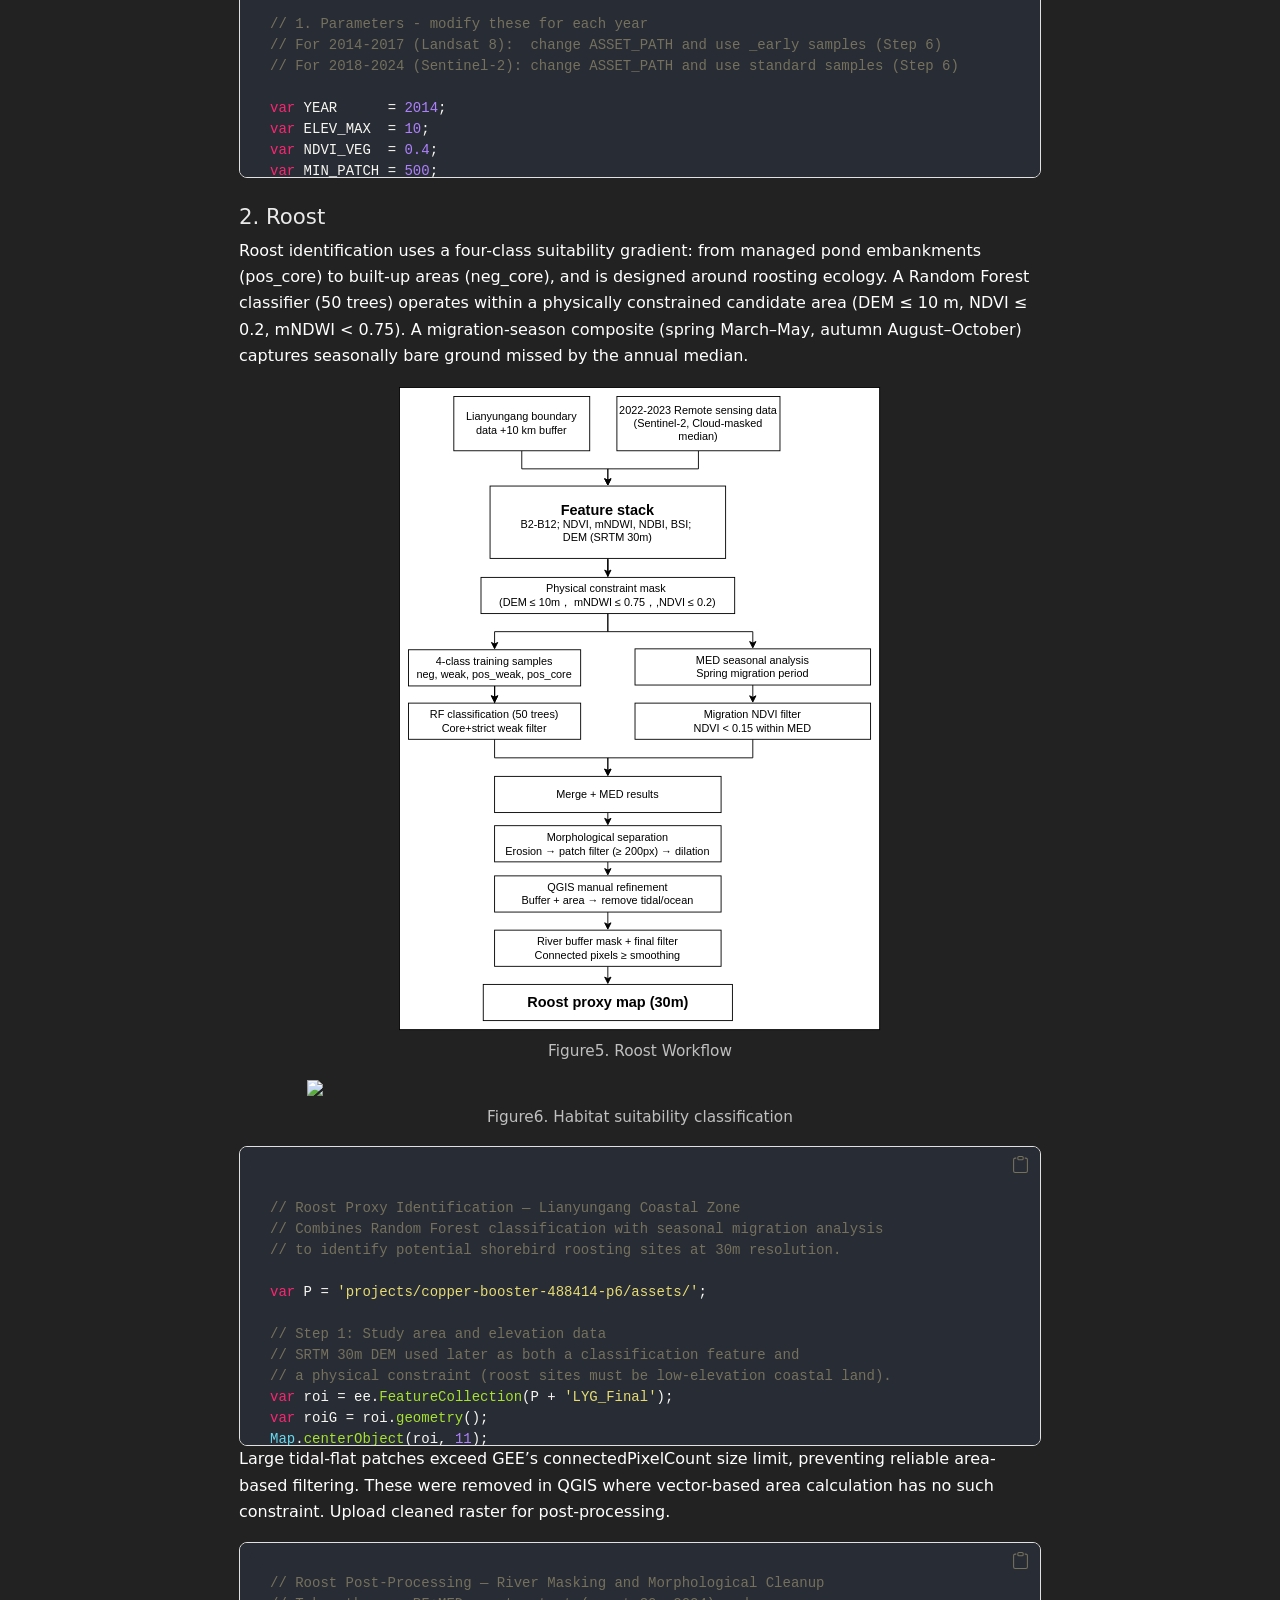
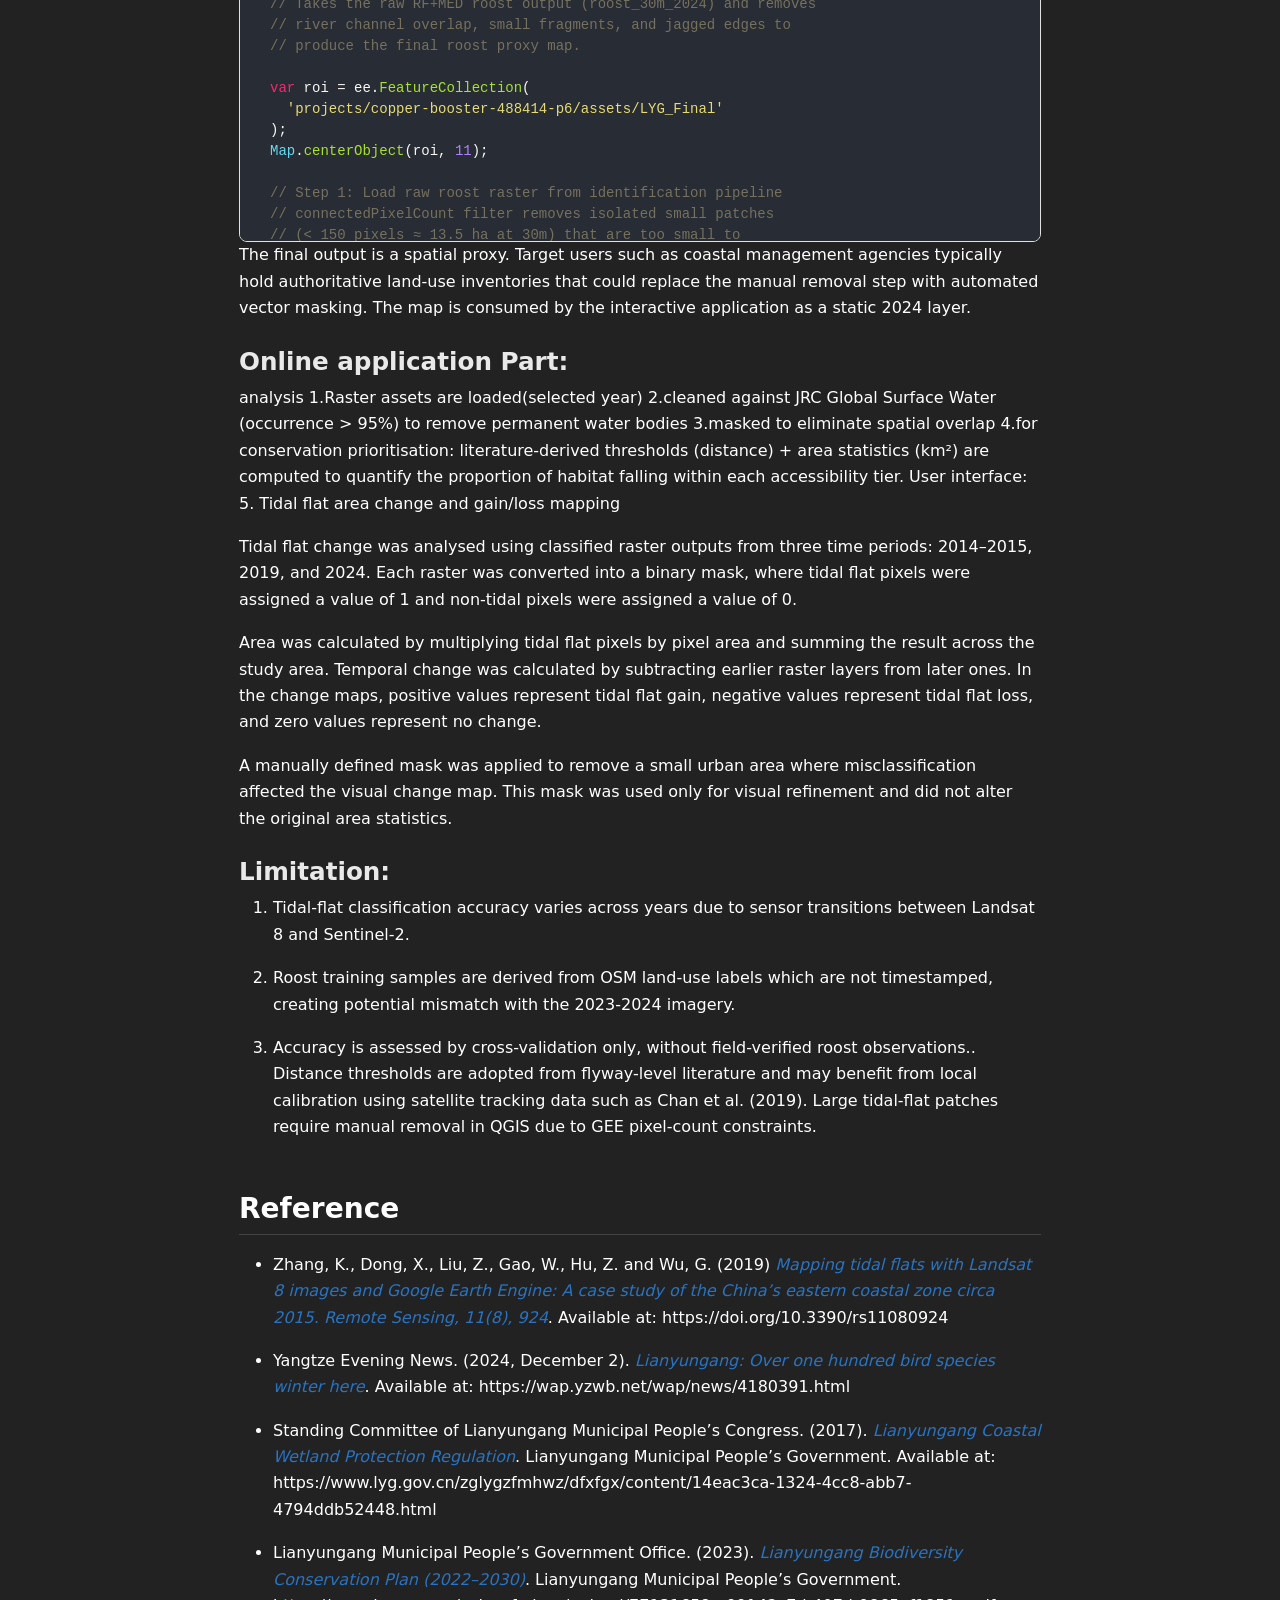
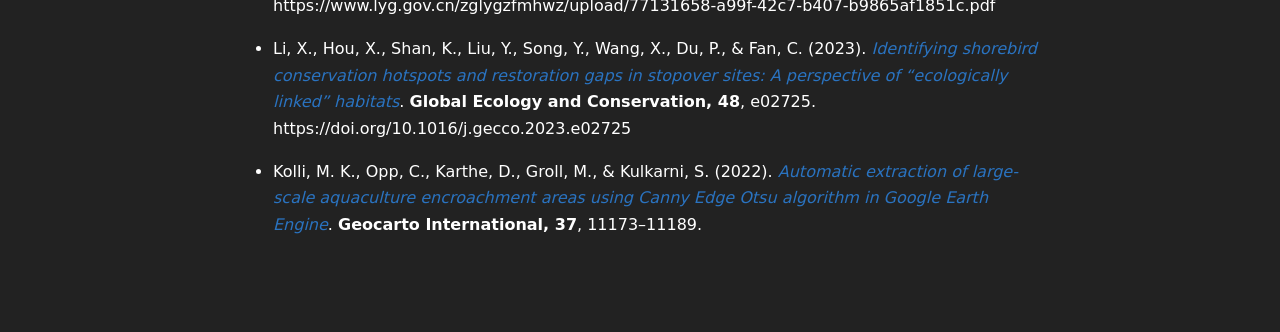
==== commit 9776daa0: "Zihan Luo-writing" ====
--- a/docs/index.html
+++ b/docs/index.html
@@ -75,8 +75,8 @@
 <link href="site_libs/quarto-html/quarto-syntax-highlighting-dark-1b3db88def35042d172274863c1cdcf0.css" rel="stylesheet" class="quarto-color-scheme quarto-color-alternate" id="quarto-text-highlighting-styles">
 <script src="site_libs/bootstrap/bootstrap.min.js"></script>
 <link href="site_libs/bootstrap/bootstrap-icons.css" rel="stylesheet">
-<link href="site_libs/bootstrap/bootstrap-78b3671aa5f9f683ec246af2dde1230f.min.css" rel="stylesheet" append-hash="true" class="quarto-color-scheme" id="quarto-bootstrap" data-mode="light">
-<link href="site_libs/bootstrap/bootstrap-dark-2f0c69e010e3da93992838767758ef7f.min.css" rel="stylesheet" append-hash="true" class="quarto-color-scheme quarto-color-alternate" id="quarto-bootstrap" data-mode="dark">
+<link href="site_libs/bootstrap/bootstrap-3e6c1baec064a38abb7800f19e666a87.min.css" rel="stylesheet" append-hash="true" class="quarto-color-scheme" id="quarto-bootstrap" data-mode="light">
+<link href="site_libs/bootstrap/bootstrap-dark-79c4d32b32b00c7e91290ed5a6655f4a.min.css" rel="stylesheet" append-hash="true" class="quarto-color-scheme quarto-color-alternate" id="quarto-bootstrap" data-mode="dark">
 <script id="quarto-search-options" type="application/json">{
   "location": "sidebar",
   "copy-button": false,
@@ -330,21 +330,19 @@
 </style>
 <section id="project-summary" class="level2">
 <h2 class="anchored" data-anchor-id="project-summary">Project Summary</h2>
-<p>Fill in the sections below to provide a brief summary of your project. Each section should have no more than 100 words. Do not edit any of the headings.</p>
+<p>This project develops an interactive Google Earth Engine-based preliminary screening tool for coastal wetland and migratory shorebird habitat monitoring in Lianyungang, Jiangsu Province, China. The tool is designed for local natural resources and wetland conservation agencies that need accessible spatial information on tidal-flat change and potential shorebird habitat availability.</p>
+<p>The application combines precomputed annual tidal-flat maps with potential high-tide resting-place proxies and buffer-based accessibility analysis. This design follows Li et al.&nbsp;(2023), who show that shorebird habitat availability depends on the ecological connection between low-tide feeding flats and high-tide roosting sites. Users can compare years and buffer distances to explore changes in potential usable habitat, connected patches, and priority areas that may require further field validation.</p>
 <section id="problem-statement" class="level3">
 <h3 class="anchored" data-anchor-id="problem-statement">Problem Statement</h3>
-<p>Lianyungang’s coastal wetlands sit on the East Asian–Australasian Flyway, providing critical stopover habitat for migratory shorebirds including globally threatened species.</p>
-<p>Despite China’s post-2018 reclamation moratorium and the Blue Bay remediation programme, coastal development continues to encroach on intertidal flats.</p>
-<p>Lianyungang was removed from the Yellow Sea World Heritage nomination shortlist in 2022 following contested environmental impact assessments. Ongoing litigation between conservation NGOs and development authorities highlights a persistent gap: the lack of spatially explicit, reproducible tools to evaluate where development pressures conflict with shorebird habitat.</p>
-<p>This application provides a low-cost, satellite-based proxy tool for rapid broad-scale identification of potential habitat loss and development conflict zones, helping prioritise areas that warrant further detailed field assessment.</p>
+<p>Located along the East Asian–Australasian Flyway, Lianyungang’s coast supports important stopover and wintering habitats for migratory birds, with over 60,000 shorebirds passing through each migration season.</p>
+<p>In recent years, Lianyungang has placed growing emphasis on coastal wetland and migratory bird habitat protection while facing complex management pressures from ongoing coastal development. While conventional monitoring focuses on wetland boundaries or tidal-flat extent, now managers’re also interested in whether these areas remain usable for migratory shorebirds.</p>
+<p>Based on Li et al.&nbsp;(2023), this project processes habitat availability via the energy cost of shorebird movement between feeding and resting sites. Tidal flats may become less usable if nearby high-tide resting areas are absent or too far away.</p>
+<p>Through an interactive GEE platform, it helps local wetland managers visualise tidal-flat change and potential feeding–resting connectivity, supporting preliminary wetland monitoring, migratory bird habitat conservation, and prioritisation of field surveys in ecologically sensitive areas.</p>
 </section>
 </section>
 <section id="end-user" class="level2">
 <h2 class="anchored" data-anchor-id="end-user">End User</h2>
-<p>Who are you building this application for? How does it address a need this community has?</p>
-<p>Coastal wetland managers and conservation planners within China’s natural resources agencies and environmental NGOs.</p>
-<p>Identify priority areas for protection or restoration across large stretches of coastline before committing to expensive field surveys.</p>
-<p>Enables users to rapidly narrow down candidate sites where tidal flat loss, roosting habitat degradation, or coastal squeeze risk is highest, directing limited survey resources more efficiently.</p>
+<p>This application is built for local coastal wetland managers, conservation planners, natural resources agencies, and environmental NGOs in Lianyungang, China. It helps these users preliminarily identify priority areas for protection or restoration across long coastlines before committing to costly field surveys. With this app, they’re able to rapidly narrow down candidate sites where tidal-flat loss, potential resting-place degradation, or coastal squeeze risk may be highest.</p>
 </section>
 <section id="data" class="level2">
 <h2 class="anchored" data-anchor-id="data">Data</h2>
@@ -533,7 +531,6 @@
 </section>
 <section id="how-it-works" class="level2">
 <h2 class="anchored" data-anchor-id="how-it-works">How it Works</h2>
-<p>Use this section to explain how your application works using code blocks and text explanations (no more than 500 words excluding code):</p>
 <section id="pre-processing-part" class="level3">
 <h3 class="anchored" data-anchor-id="pre-processing-part">Pre-processing Part:</h3>
 <section id="data-preparation-and-precomputations" class="level4">
@@ -911,8 +908,8 @@
 </section>
 <section id="identify-and-classify" class="level3">
 <h3 class="anchored" data-anchor-id="identify-and-classify">Identify and classify</h3>
-<section id="tidal" class="level4">
-<h4 class="anchored" data-anchor-id="tidal">1. Tidal</h4>
+<section id="tidal-flat" class="level4">
+<h4 class="anchored" data-anchor-id="tidal-flat">1. Tidal Flat</h4>
 <p>We then use the Murray Global Intertidal Dataset (v1.1 and v2) as a spatial baseline and refine it through elevation masking and morphological cleaning. Based on this, we dynamically expand candidate tidal flat areas by analysing pixel-wise inundation frequency, and apply a strict NDVI threshold to remove vegetated regions (NDVI &lt; 0.2).</p>
 <div class="quarto-figure quarto-figure-center">
 <figure class="figure">
@@ -1445,8 +1442,14 @@
 </section>
 <section id="reference" class="level2">
 <h2 class="anchored" data-anchor-id="reference">Reference</h2>
-<p>Li, X., Hou, X., Shan, K., Liu, Y., Song, Y., Wang, X., Du, P. and Fan, C. (2023) Identifying shorebird conservation hotspots and restoration gaps in stopover sites: A perspective of ‘ecologically linked’ habitats. Global Ecology and Conservation, 48, e02725. Available at: <a href="https://www.sciencedirect.com/science/article/pii/S2351989423003608">Link</a></p>
-<p>Zhang, K., Dong, X., Liu, Z., Gao, W., Hu, Z. and Wu, G. (2019) Mapping tidal flats with Landsat 8 images and Google Earth Engine: A case study of the China’s eastern coastal zone circa 2015. Remote Sensing, 11(8), 924. Available at: <a href="https://doi.org/10.3390/rs11080924">Link</a></p>
+<ul>
+<li><p>Zhang, K., Dong, X., Liu, Z., Gao, W., Hu, Z. and Wu, G. (2019) <em>Mapping tidal flats with Landsat 8 images and Google Earth Engine: A case study of the China’s eastern coastal zone circa 2015. Remote Sensing, 11(8), 924</em>. Available at: https://doi.org/10.3390/rs11080924</p></li>
+<li><p>Yangtze Evening News. (2024, December 2). <em>Lianyungang: Over one hundred bird species winter here</em>. Available at: https://wap.yzwb.net/wap/news/4180391.html</p></li>
+<li><p>Standing Committee of Lianyungang Municipal People’s Congress. (2017). <em>Lianyungang Coastal Wetland Protection Regulation</em>. Lianyungang Municipal People’s Government. Available at: https://www.lyg.gov.cn/zglygzfmhwz/dfxfgx/content/14eac3ca-1324-4cc8-abb7-4794ddb52448.html</p></li>
+<li><p>Lianyungang Municipal People’s Government Office. (2023). <em>Lianyungang Biodiversity Conservation Plan (2022–2030)</em>. Lianyungang Municipal People’s Government. https://www.lyg.gov.cn/zglygzfmhwz/upload/77131658-a99f-42c7-b407-b9865af1851c.pdf</p></li>
+<li><p>Li, X., Hou, X., Shan, K., Liu, Y., Song, Y., Wang, X., Du, P., &amp; Fan, C. (2023). <em>Identifying shorebird conservation hotspots and restoration gaps in stopover sites: A perspective of “ecologically linked” habitats</em>. <strong>Global Ecology and Conservation, 48</strong>, e02725. https://doi.org/10.1016/j.gecco.2023.e02725</p></li>
+<li><p>Kolli, M. K., Opp, C., Karthe, D., Groll, M., &amp; Kulkarni, S. (2022). <em>Automatic extraction of large-scale aquaculture encroachment areas using Canny Edge Otsu algorithm in Google Earth Engine</em>. <strong>Geocarto International, 37</strong>, 11173–11189.</p></li>
+</ul>
 
 
 </section>
--- a/docs/styles.css
+++ b/docs/styles.css
@@ -1307,3 +1307,19 @@
 #title-block-header {
   background-color: #222 !important;
 }
+
+/* Gee app margin */
+.gee-frame-card {
+  width: calc(100vw - 40px);
+  margin-left: 20px;
+  margin-right: 20px;
+  border-radius: 18px;
+  overflow: hidden;
+}
+
+.gee-frame-card iframe {
+  width: 100%;
+  height: 920px;
+  border: none;
+  display: block;
+}
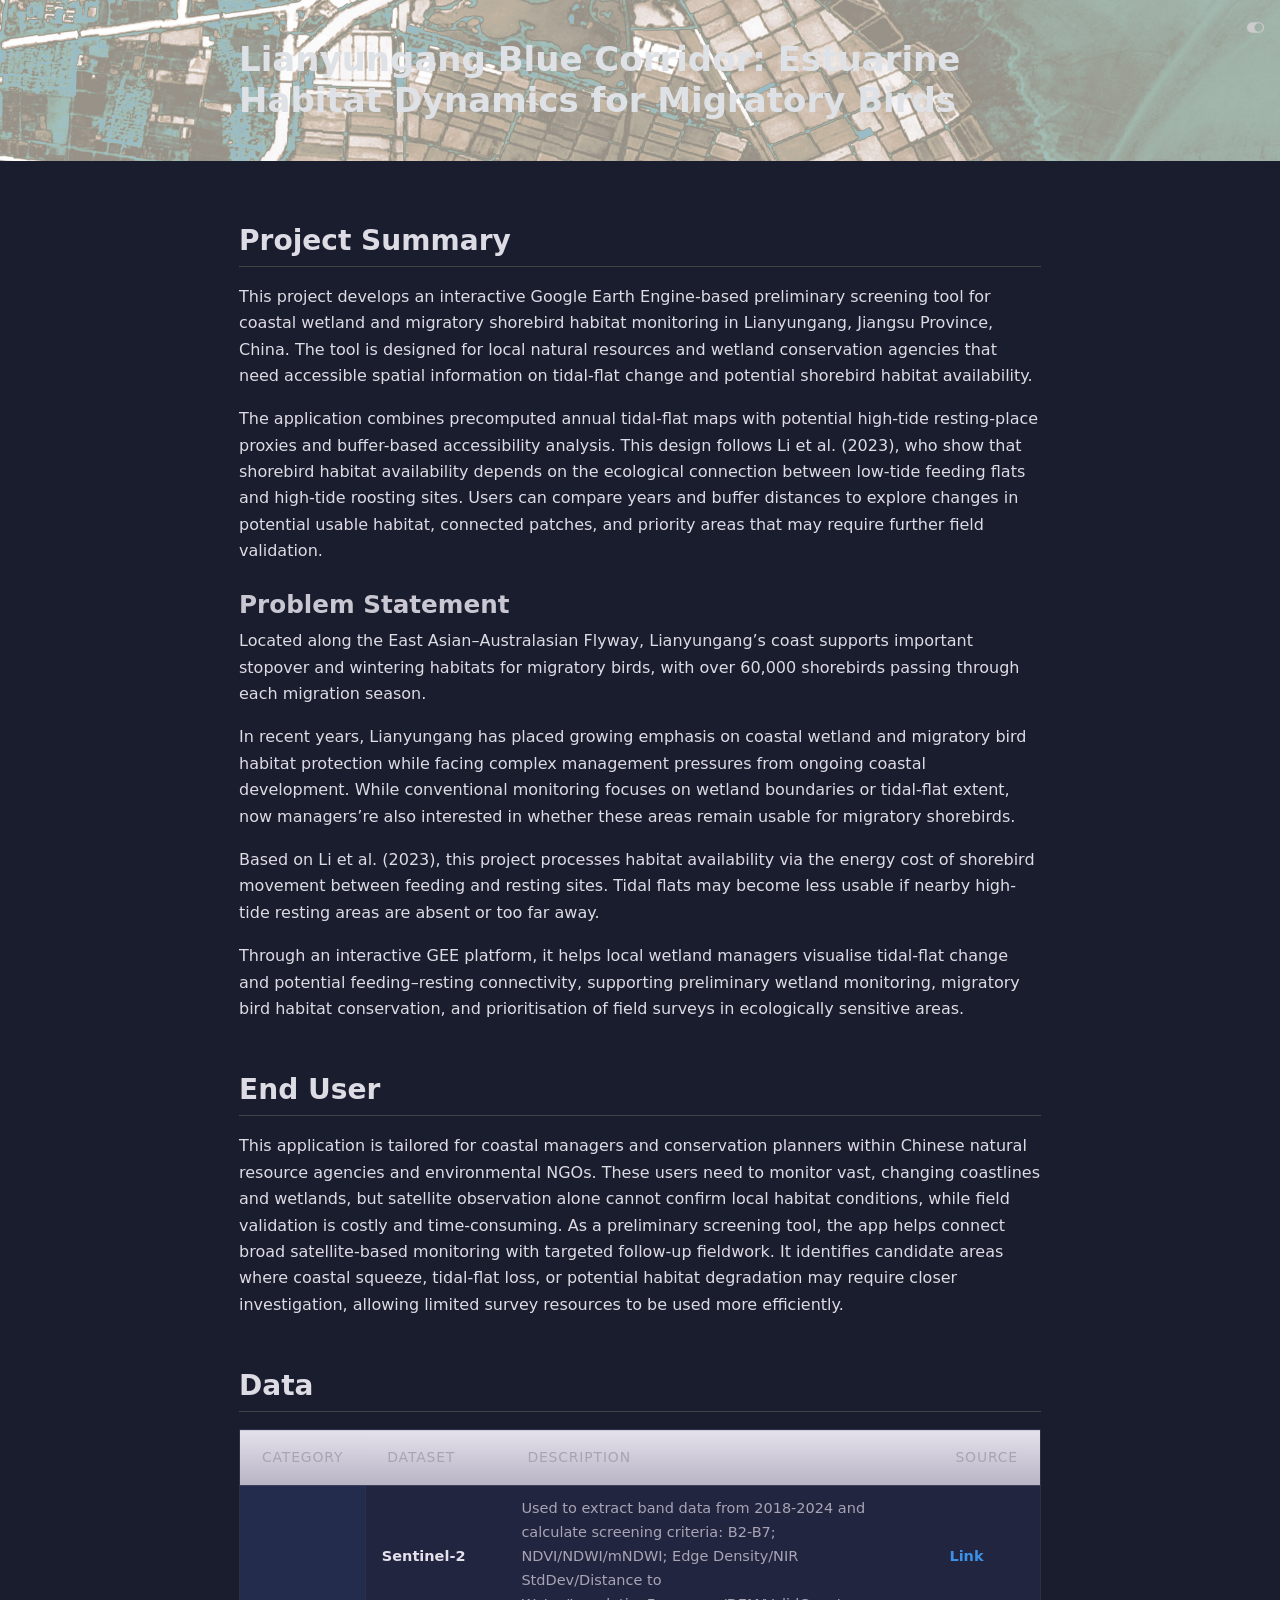
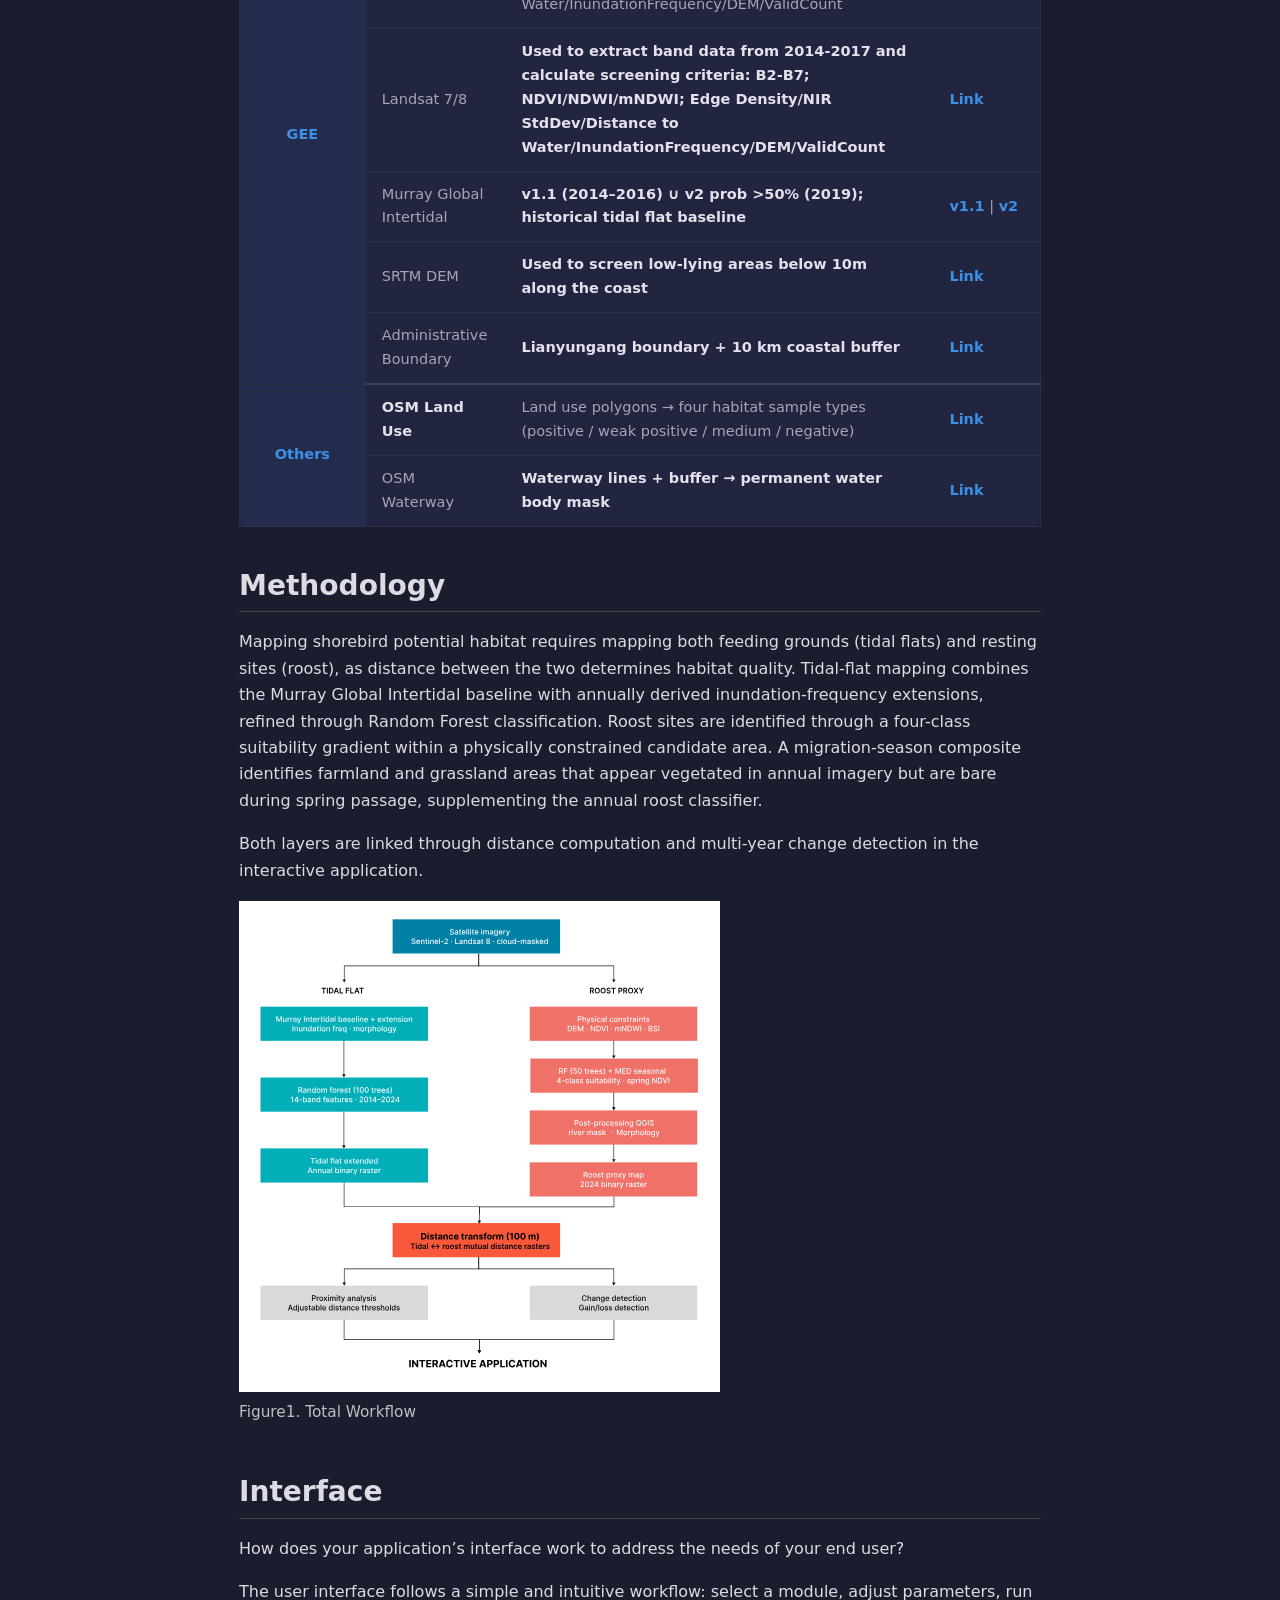
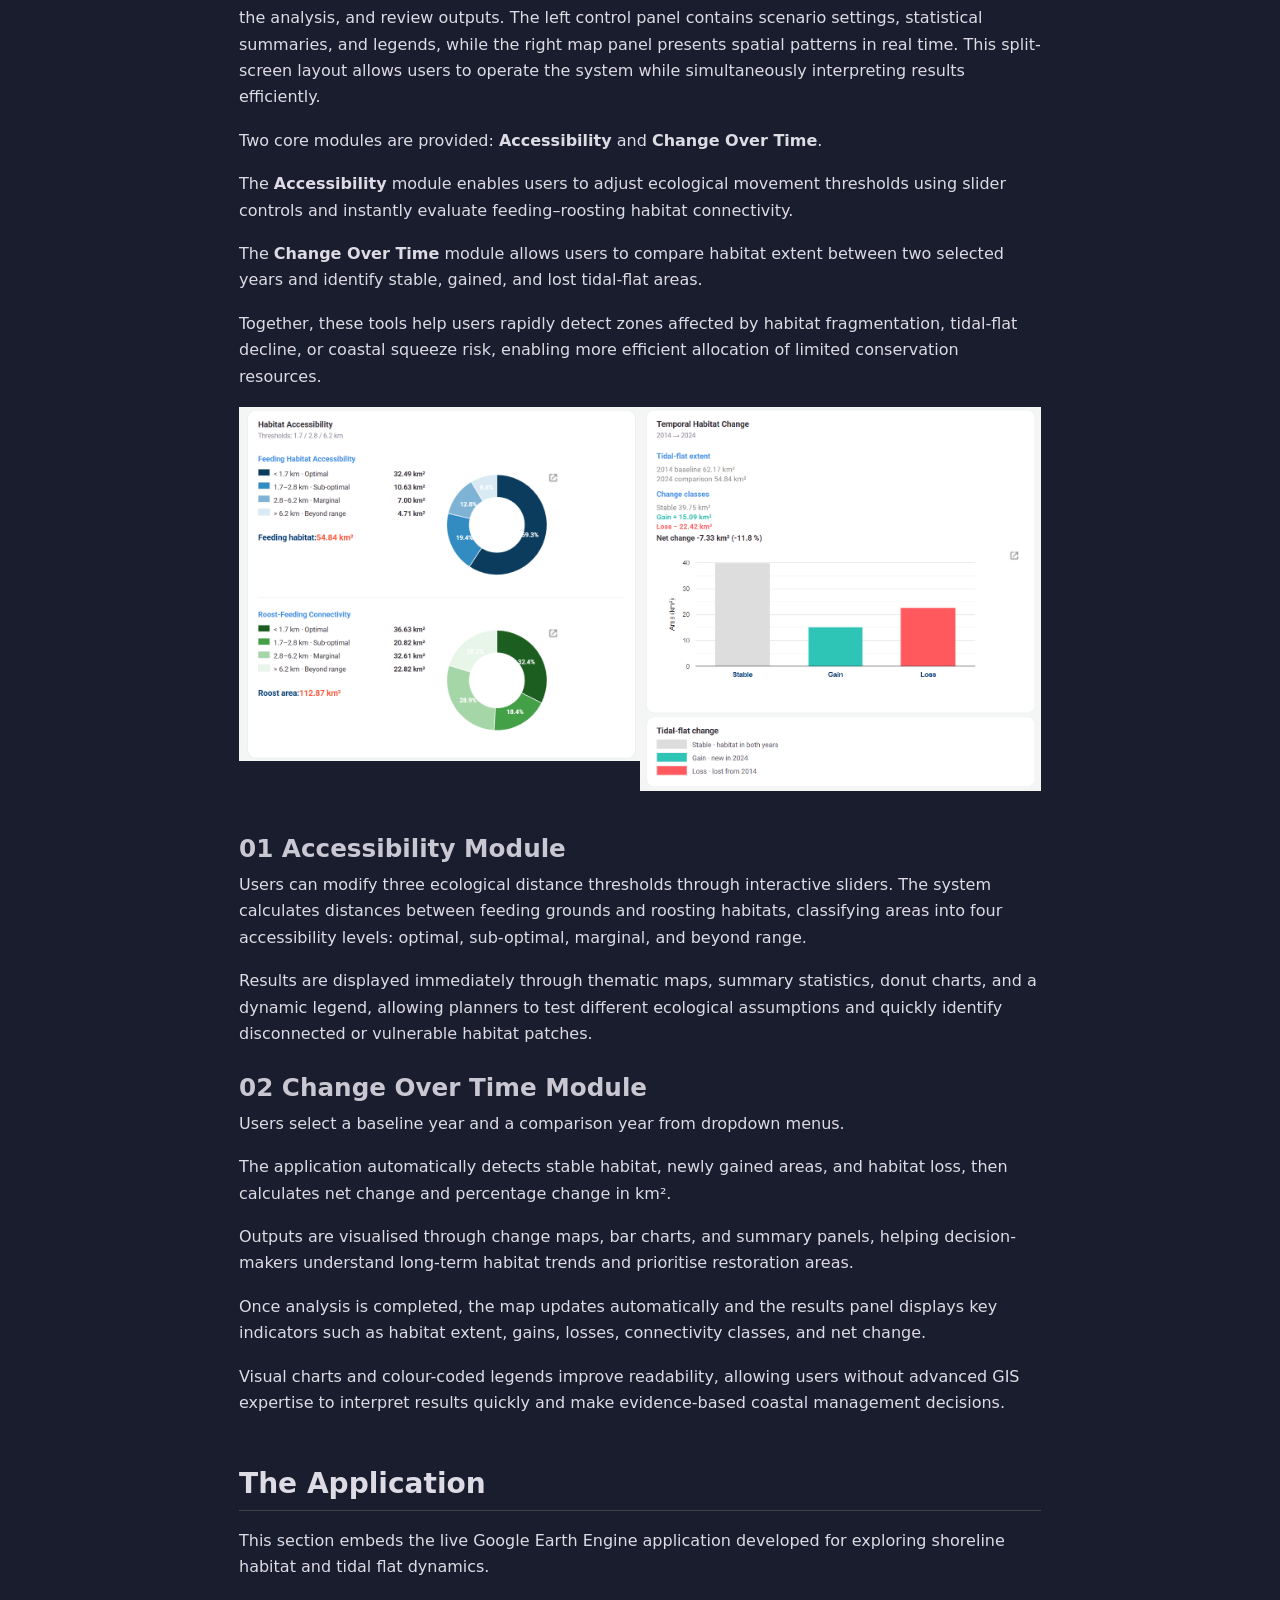
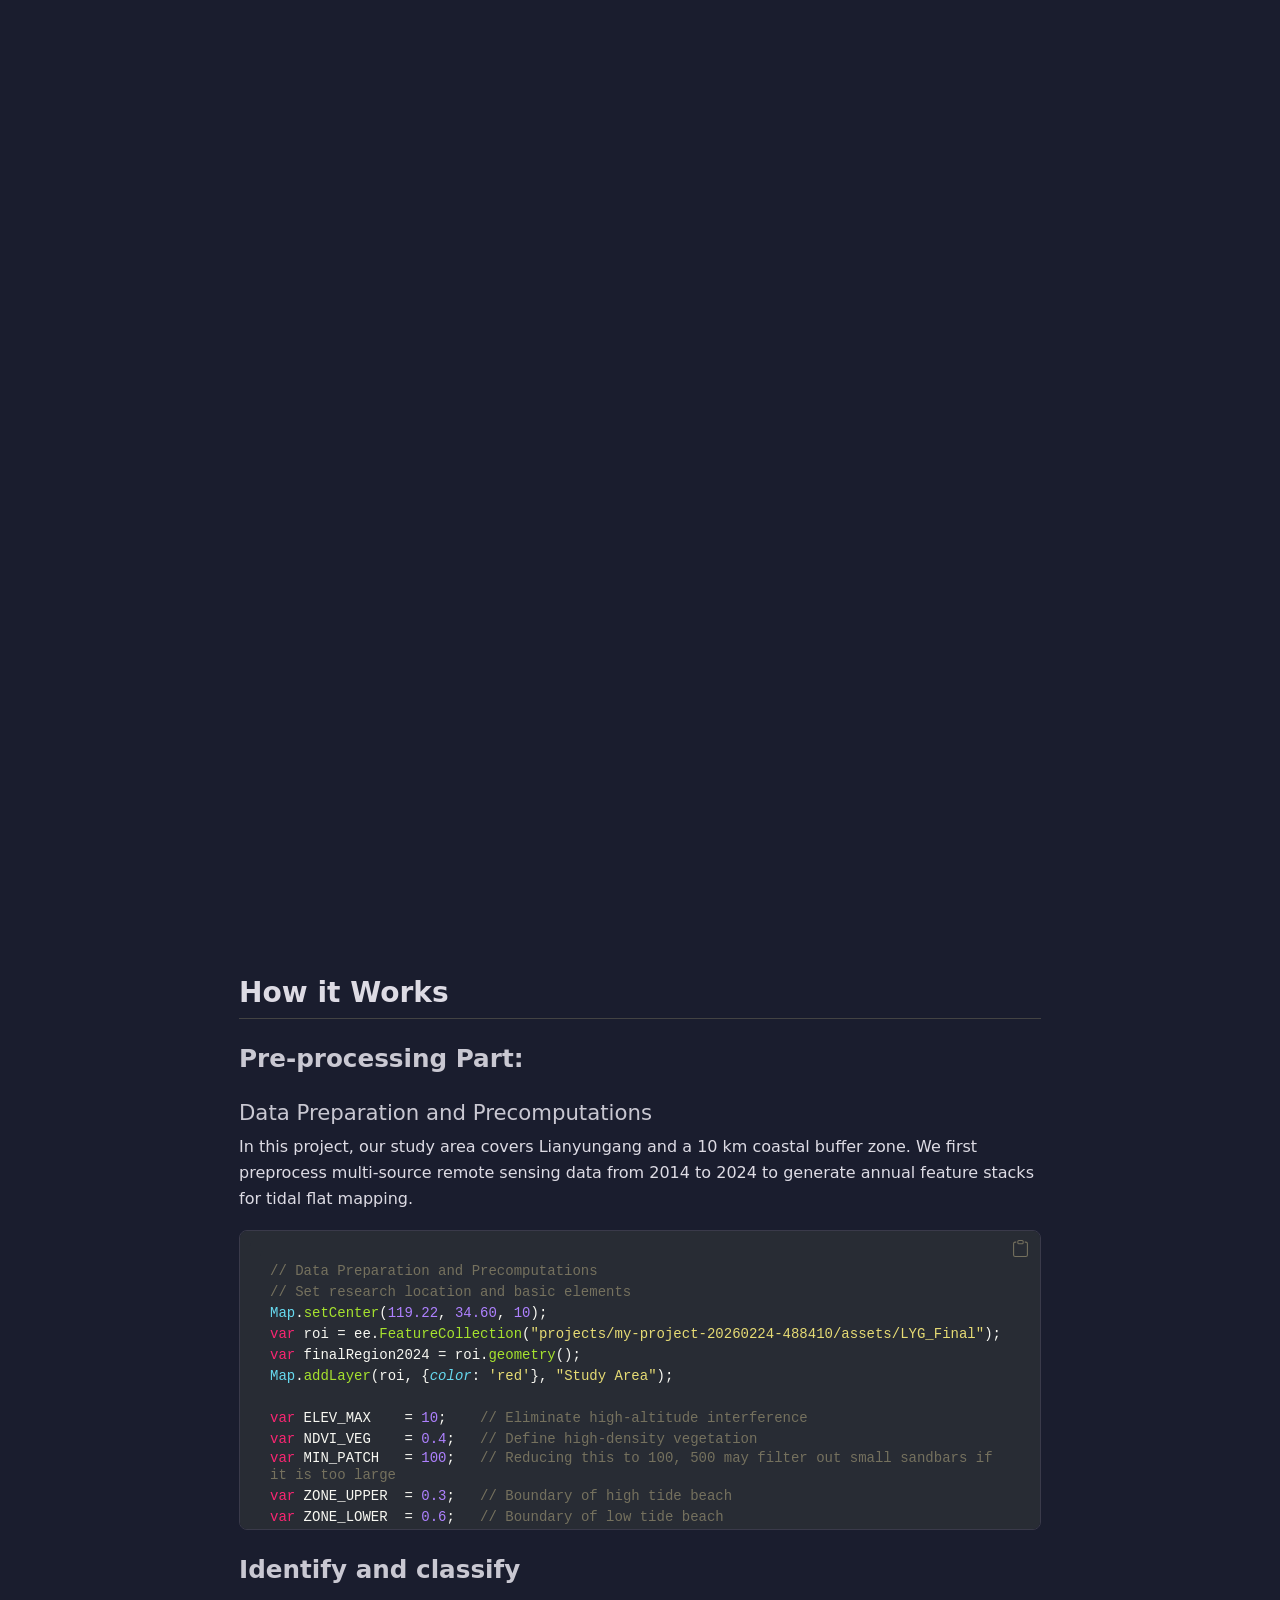
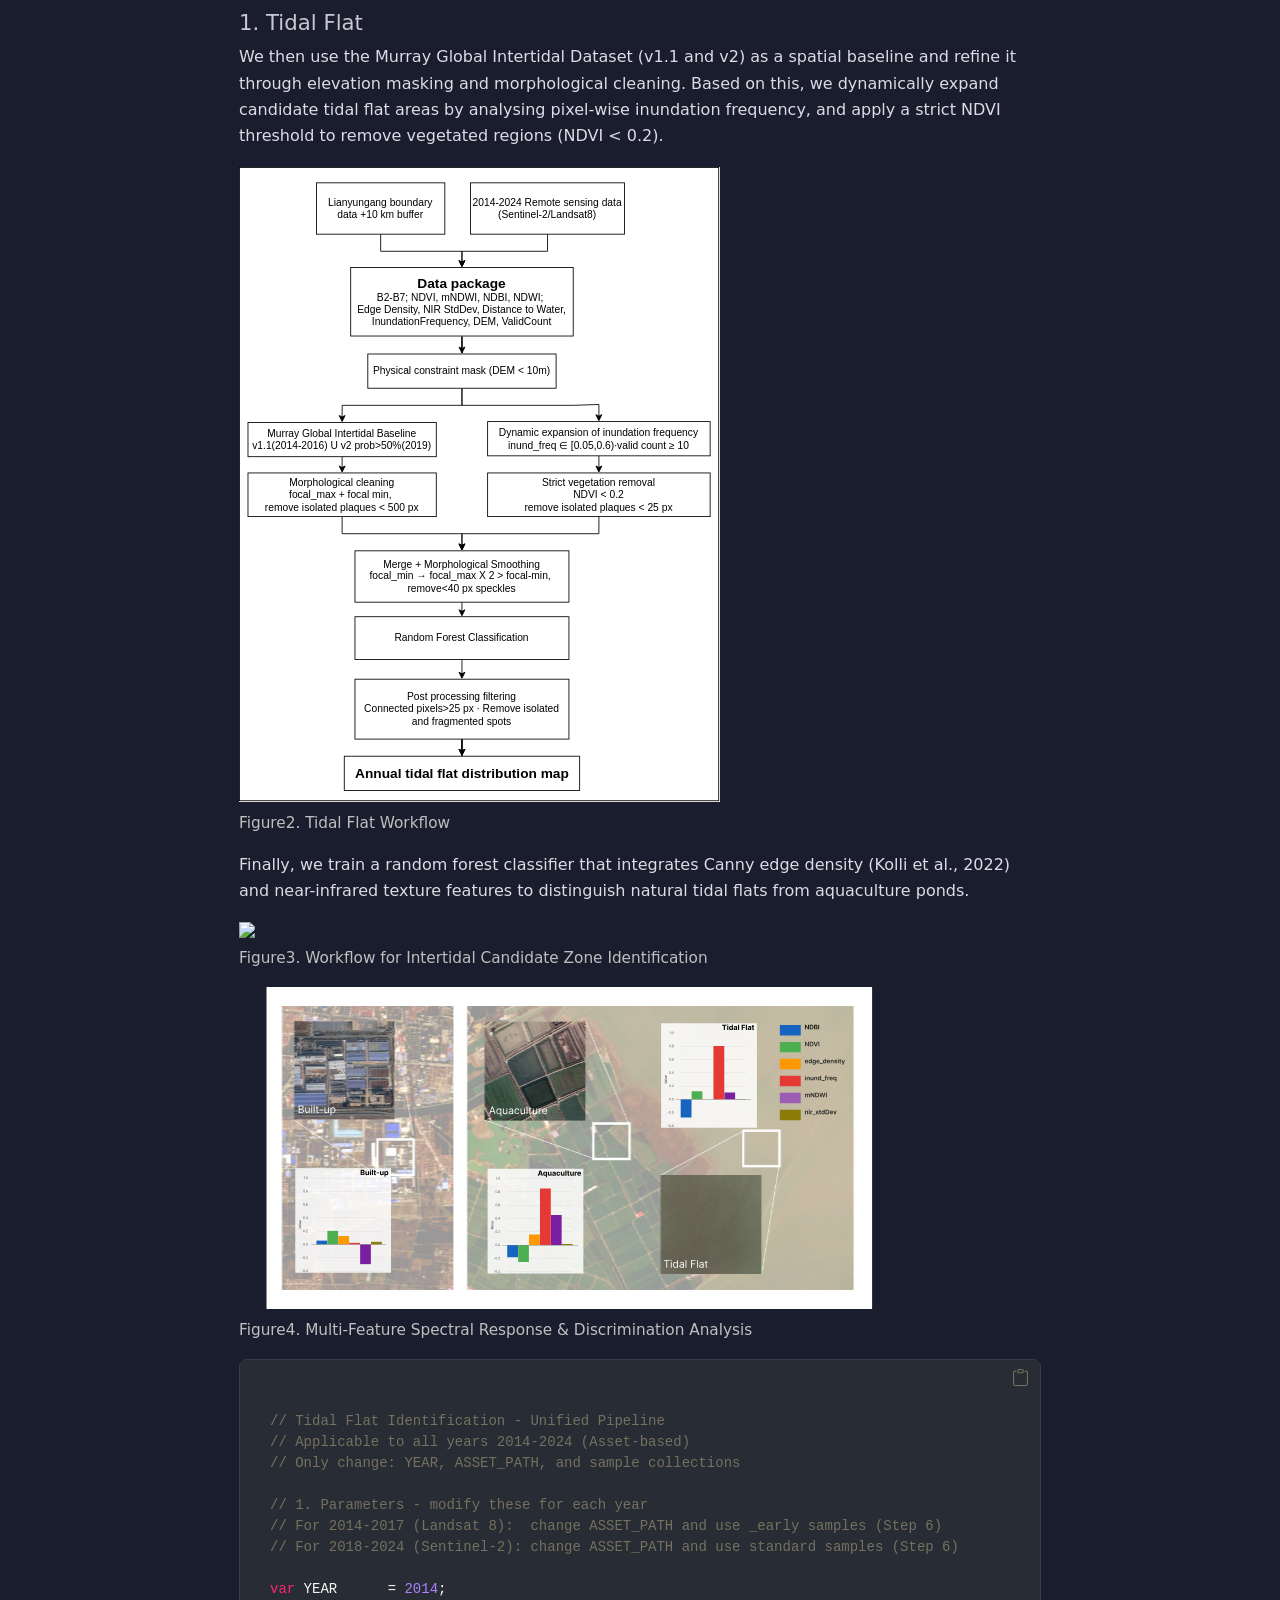
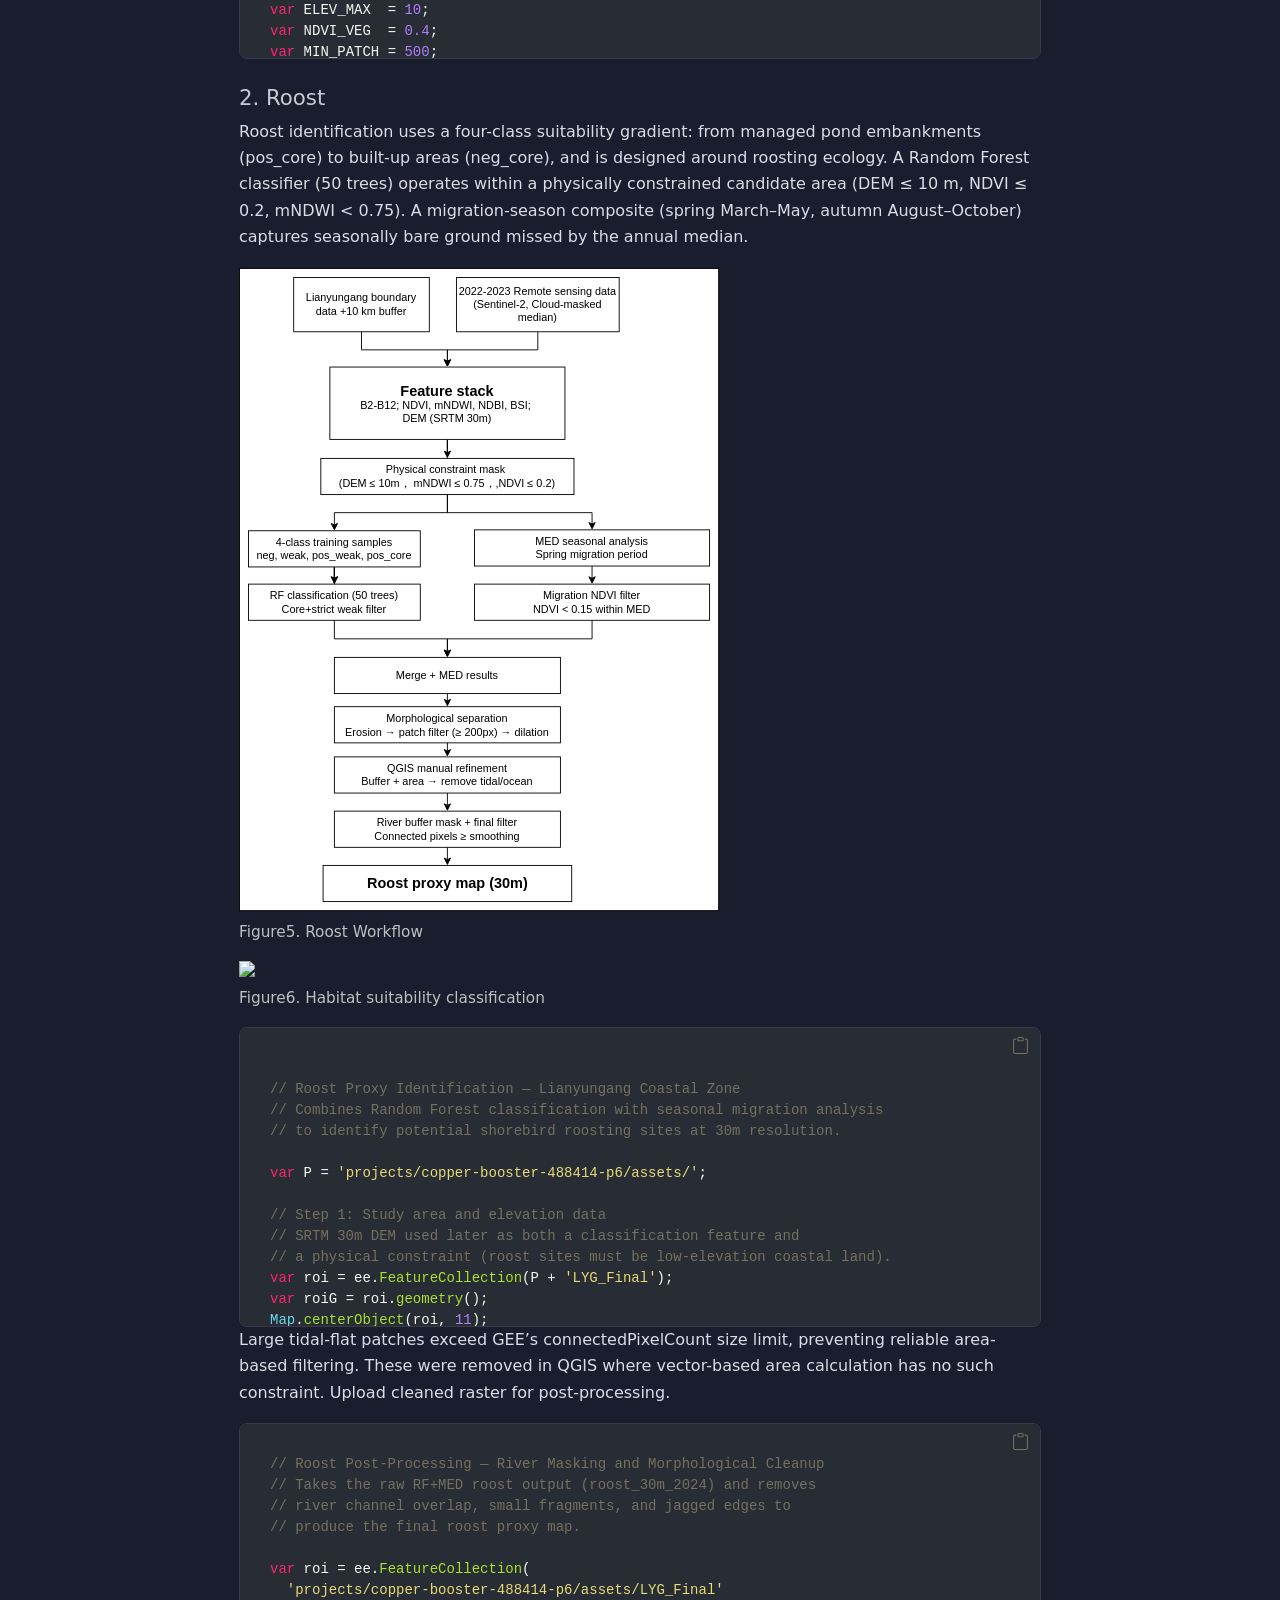
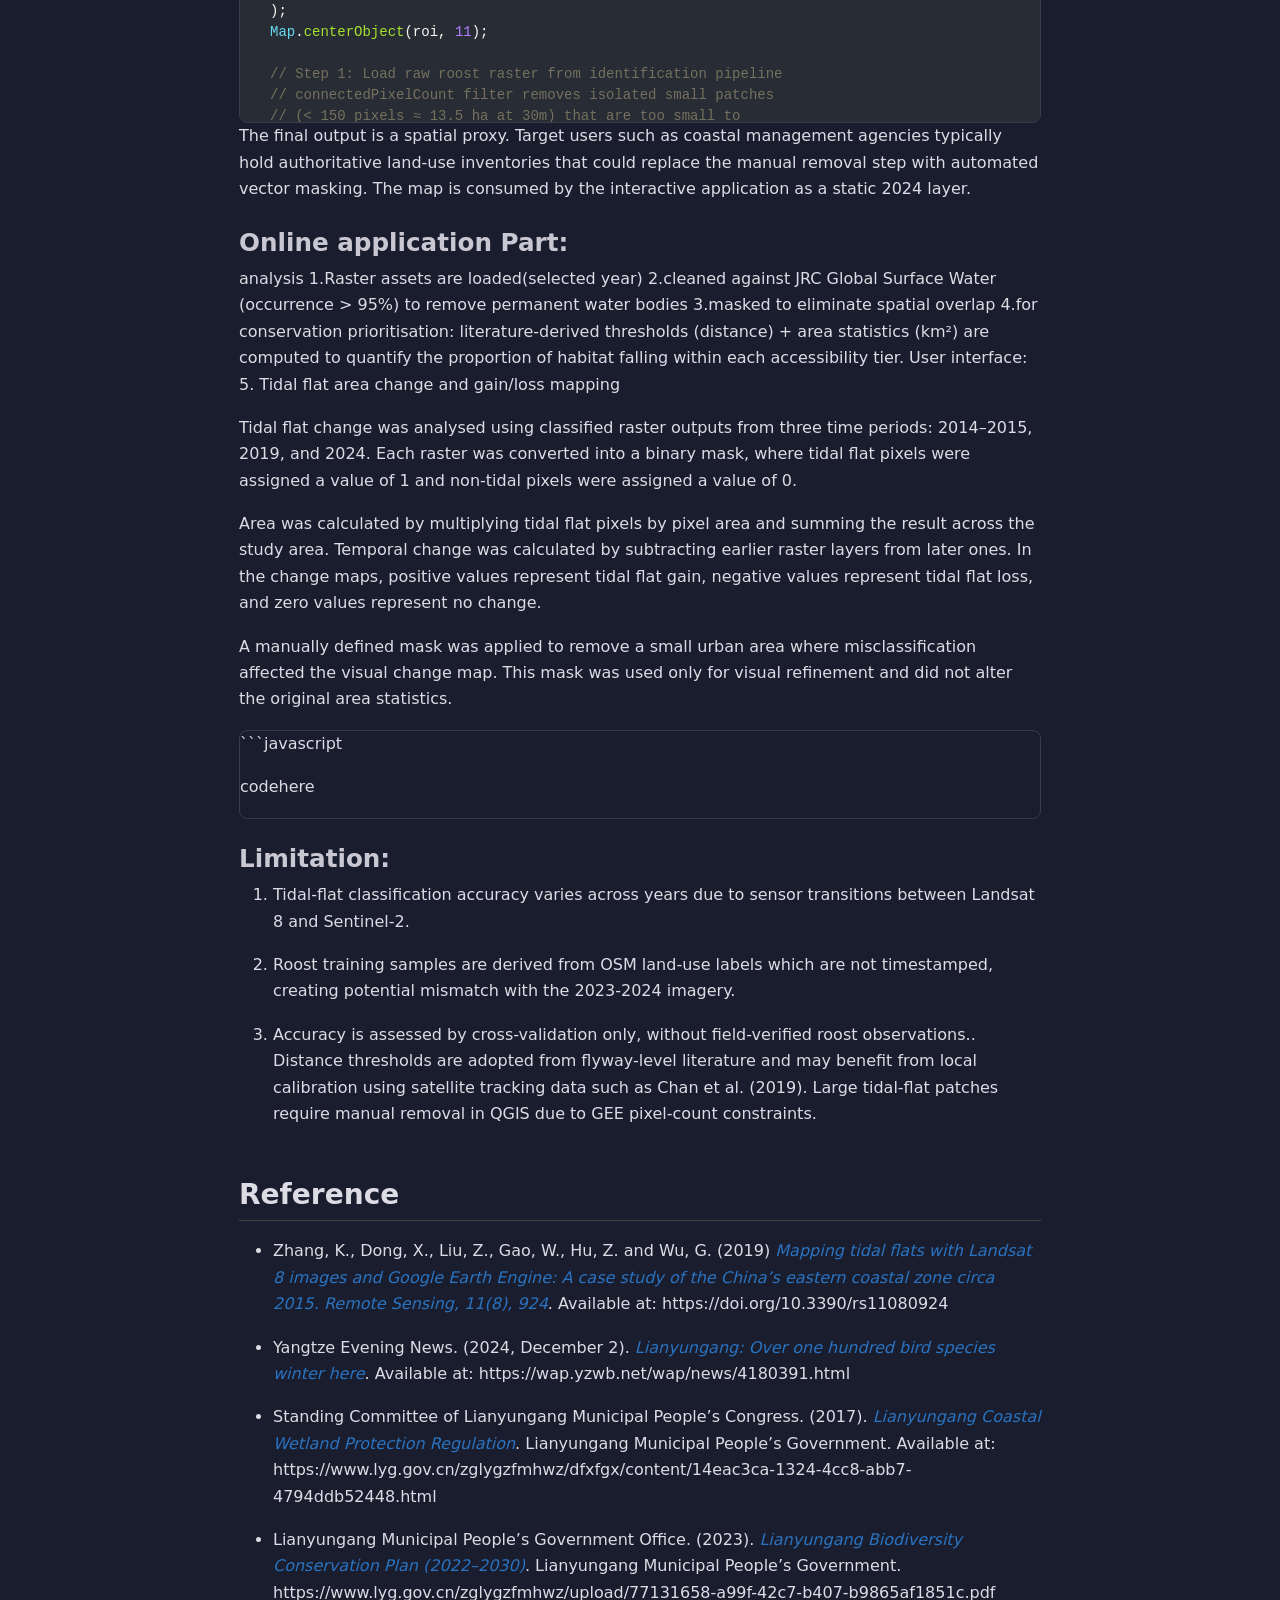
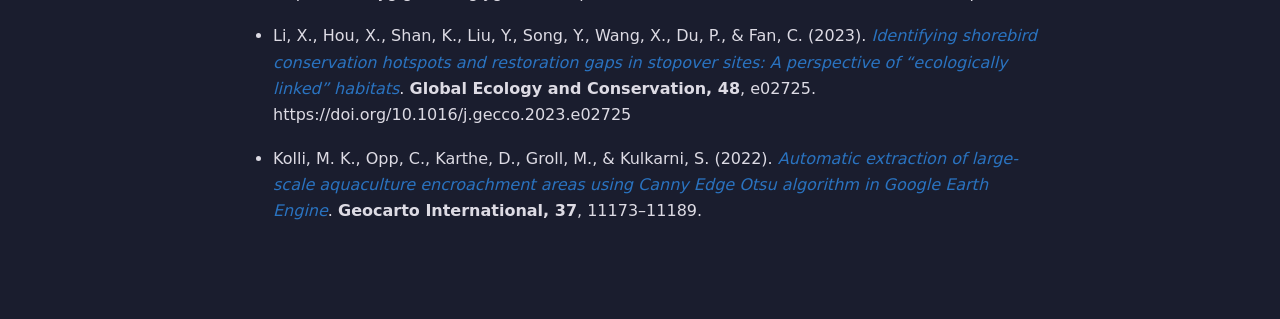
==== commit e65631b2: "Update interface section and images" ====
--- a/docs/index.html
+++ b/docs/index.html
@@ -75,8 +75,8 @@
 <link href="site_libs/quarto-html/quarto-syntax-highlighting-dark-1b3db88def35042d172274863c1cdcf0.css" rel="stylesheet" class="quarto-color-scheme quarto-color-alternate" id="quarto-text-highlighting-styles">
 <script src="site_libs/bootstrap/bootstrap.min.js"></script>
 <link href="site_libs/bootstrap/bootstrap-icons.css" rel="stylesheet">
-<link href="site_libs/bootstrap/bootstrap-3e6c1baec064a38abb7800f19e666a87.min.css" rel="stylesheet" append-hash="true" class="quarto-color-scheme" id="quarto-bootstrap" data-mode="light">
-<link href="site_libs/bootstrap/bootstrap-dark-79c4d32b32b00c7e91290ed5a6655f4a.min.css" rel="stylesheet" append-hash="true" class="quarto-color-scheme quarto-color-alternate" id="quarto-bootstrap" data-mode="dark">
+<link href="site_libs/bootstrap/bootstrap-78b3671aa5f9f683ec246af2dde1230f.min.css" rel="stylesheet" append-hash="true" class="quarto-color-scheme" id="quarto-bootstrap" data-mode="light">
+<link href="site_libs/bootstrap/bootstrap-dark-2f0c69e010e3da93992838767758ef7f.min.css" rel="stylesheet" append-hash="true" class="quarto-color-scheme quarto-color-alternate" id="quarto-bootstrap" data-mode="dark">
 <script id="quarto-search-options" type="application/json">{
   "location": "sidebar",
   "copy-button": false,
@@ -313,7 +313,7 @@
 .scroll-code {
   max-height: 300px;
   overflow-y: auto;
-  border: 1px solid #e1e1e1;
+  border: 1px solid var(--line, #e1e1e1);
   border-radius: 8px;
   box-shadow: none;
   background-color: transparent; 
@@ -342,7 +342,7 @@
 </section>
 <section id="end-user" class="level2">
 <h2 class="anchored" data-anchor-id="end-user">End User</h2>
-<p>This application is built for local coastal wetland managers, conservation planners, natural resources agencies, and environmental NGOs in Lianyungang, China. It helps these users preliminarily identify priority areas for protection or restoration across long coastlines before committing to costly field surveys. With this app, they’re able to rapidly narrow down candidate sites where tidal-flat loss, potential resting-place degradation, or coastal squeeze risk may be highest.</p>
+<p>This application is tailored for coastal managers and conservation planners within Chinese natural resource agencies and environmental NGOs. These users need to monitor vast, changing coastlines and wetlands, but satellite observation alone cannot confirm local habitat conditions, while field validation is costly and time-consuming. As a preliminary screening tool, the app helps connect broad satellite-based monitoring with targeted follow-up fieldwork. It identifies candidate areas where coastal squeeze, tidal-flat loss, or potential habitat degradation may require closer investigation, allowing limited survey resources to be used more efficiently.</p>
 </section>
 <section id="data" class="level2">
 <h2 class="anchored" data-anchor-id="data">Data</h2>
@@ -351,59 +351,59 @@
   width: 100%;
   border-collapse: collapse;
   font-family: Inter, system-ui, sans-serif;
-  background-color: #0d0d0d;
-  color: #e8e8e8;
-  border: 1px solid #333;
+  background-color: var(--card-bg, #ffffff);
+  color: var(--text, #2a2630);
+  border: 1px solid var(--line, #e6eaec);
   border-radius: 8px;
 }
 
 .data-table th {
-  background-color: #1a1a1a;
-  color: #a0a0a0;
+  background-color: var(--bg-alt, #f3f6f5);
+  color: var(--text-mute, #8a8395);
   font-weight: 600;
   font-size: 0.82rem;
   text-transform: uppercase;
   letter-spacing: 0.06em;
   padding: 12px 16px;
-  border-bottom: 1px solid #444;
+  border-bottom: 1px solid var(--line-strong, #d2d8dd);
   text-align: left;
 }
 
 .data-table td {
   padding: 11px 16px;
-  border-top: 1px solid #222;
+  border-top: 1px solid var(--line, #e6eaec);
   vertical-align: middle;
-  color: #e8e8e8;
+  color: var(--text-soft, #5b5566);
 }
 
 /* Category */
 .data-table td.cat {
   font-weight: 700;
-  color: #7eb8f7;
+  color: var(--bright-ocean, #3c91e6);
   text-align: center;
-  border-right: 1px solid #333;
+  border-right: 1px solid var(--line, #e6eaec);
   white-space: nowrap;
 }
 
-/* Hover highlight: the entire line becomes bright gray */
+/* Hover highlight */
 .data-table tbody tr:hover td {
-  background-color: #2a2a2a !important;
+  background-color: rgba(60,145,230,0.06) !important;
 }
 
 /* Link Style */
 .data-table a {
-  color: #7eb8f7;
+  color: var(--bright-ocean, #3c91e6);
   text-decoration: none;
   font-weight: 500;
 }
 .data-table a:hover {
-  color: #ffffff;
+  color: var(--bright-ocean-dark, #2a73c0);
   text-decoration: underline;
 }
 
 /* Dividing line */
 .data-table tr.group-end td {
-  border-bottom: 2px solid #444;
+  border-bottom: 2px solid var(--line-strong, #d2d8dd);
 }
 </style>
 <table class="data-table">
@@ -454,7 +454,7 @@
 v1.1 (2014–2016) ∪ v2 prob &gt;50% (2019); historical tidal flat baseline
 </td>
 <td>
-<a href="https://developers.google.com/earth-engine/datasets/catalog/UQ_murray_Intertidal_v1_1_global_intertidal" target="_blank">Link</a>
+<a href="https://developers.google.com/earth-engine/datasets/catalog/UQ_murray_Intertidal_v1_1_global_intertidal" target="_blank">v1.1</a> | <a href="https://developers.google.com/earth-engine/datasets/catalog/JCU_Murray_GIC_global_tidal_wetland_change_2019" target="_blank">v2</a>
 </td>
 </tr>
 <tr>
@@ -520,6 +520,31 @@
 <section id="interface" class="level2">
 <h2 class="anchored" data-anchor-id="interface">Interface</h2>
 <p>How does your application’s interface work to address the needs of your end user?</p>
+<p>The user interface follows a simple and intuitive workflow: select a module, adjust parameters, run the analysis, and review outputs. The left control panel contains scenario settings, statistical summaries, and legends, while the right map panel presents spatial patterns in real time. This split-screen layout allows users to operate the system while simultaneously interpreting results efficiently.</p>
+<p>Two core modules are provided: <strong>Accessibility</strong> and <strong>Change Over Time</strong>.</p>
+<p>The <strong>Accessibility</strong> module enables users to adjust ecological movement thresholds using slider controls and instantly evaluate feeding–roosting habitat connectivity.</p>
+<p>The <strong>Change Over Time</strong> module allows users to compare habitat extent between two selected years and identify stable, gained, and lost tidal-flat areas.</p>
+<p>Together, these tools help users rapidly detect zones affected by habitat fragmentation, tidal-flat decline, or coastal squeeze risk, enabling more efficient allocation of limited conservation resources.</p>
+<div class="columns">
+<div class="column" style="width:50%;">
+<p><img src="images/01.png" class="img-fluid" style="width:100.0%"></p>
+</div><div class="column" style="width:50%;">
+<p><img src="images/02.png" class="img-fluid" style="width:100.0%"></p>
+</div>
+</div>
+<section id="accessibility-module" class="level3">
+<h3 class="anchored" data-anchor-id="accessibility-module">01 Accessibility Module</h3>
+<p>Users can modify three ecological distance thresholds through interactive sliders. The system calculates distances between feeding grounds and roosting habitats, classifying areas into four accessibility levels: optimal, sub-optimal, marginal, and beyond range.</p>
+<p>Results are displayed immediately through thematic maps, summary statistics, donut charts, and a dynamic legend, allowing planners to test different ecological assumptions and quickly identify disconnected or vulnerable habitat patches.</p>
+</section>
+<section id="change-over-time-module" class="level3">
+<h3 class="anchored" data-anchor-id="change-over-time-module">02 Change Over Time Module</h3>
+<p>Users select a baseline year and a comparison year from dropdown menus.</p>
+<p>The application automatically detects stable habitat, newly gained areas, and habitat loss, then calculates net change and percentage change in km².</p>
+<p>Outputs are visualised through change maps, bar charts, and summary panels, helping decision-makers understand long-term habitat trends and prioritise restoration areas.</p>
+<p>Once analysis is completed, the map updates automatically and the results panel displays key indicators such as habitat extent, gains, losses, connectivity classes, and net change.</p>
+<p>Visual charts and colour-coded legends improve readability, allowing users without advanced GIS expertise to interpret results quickly and make evidence-based coastal management decisions.</p>
+</section>
 </section>
 <section id="the-application" class="level2 page-columns page-full">
 <h2 class="anchored" data-anchor-id="the-application">The Application</h2>
@@ -917,7 +942,7 @@
 <figcaption>Figure2. Tidal Flat Workflow</figcaption>
 </figure>
 </div>
-<p>Finally, we train a random forest classifier that integrates Canny edge density and near-infrared texture features to distinguish natural tidal flats from aquaculture ponds.</p>
+<p>Finally, we train a random forest classifier that integrates Canny edge density (Kolli et al., 2022) and near-infrared texture features to distinguish natural tidal flats from aquaculture ponds.</p>
 <div class="quarto-figure quarto-figure-center">
 <figure class="figure">
 <p><img src="images/Group_2_2.svg" class="img-fluid figure-img" style="width:80.0%"></p>
@@ -1430,6 +1455,10 @@
 <p>Tidal flat change was analysed using classified raster outputs from three time periods: 2014–2015, 2019, and 2024. Each raster was converted into a binary mask, where tidal flat pixels were assigned a value of 1 and non-tidal pixels were assigned a value of 0.</p>
 <p>Area was calculated by multiplying tidal flat pixels by pixel area and summing the result across the study area. Temporal change was calculated by subtracting earlier raster layers from later ones. In the change maps, positive values represent tidal flat gain, negative values represent tidal flat loss, and zero values represent no change.</p>
 <p>A manually defined mask was applied to remove a small urban area where misclassification affected the visual change map. This mask was used only for visual refinement and did not alter the original area statistics.</p>
+<div class="scroll-code">
+<p>```javascript</p>
+<p>codehere</p>
+</div>
 </section>
 <section id="limitation" class="level3">
 <h3 class="anchored" data-anchor-id="limitation">Limitation:</h3>
--- a/docs/styles.css
+++ b/docs/styles.css
@@ -24,6 +24,10 @@
   --text-mute: #8a8395;
   --line: #e6eaec;
   --line-strong: #d2d8dd;
+  --card-bg: #ffffff;
+  --topbar-bg: rgba(250, 255, 253, 0.85);
+  --topbar-border: rgba(52,46,55,0.08);
+  --footer-bg: #342e37;
 
   /* RADII */
   --r-sm: 8px;
@@ -48,6 +52,75 @@
   /* TYPE */
   --font-body: "Inter", -apple-system, BlinkMacSystemFont, "Segoe UI", system-ui, sans-serif;
   --font-display: "Fraunces", "Inter", serif;
+}
+
+/* ============ DARK MODE OVERRIDES ============ */
+body.quarto-dark {
+  --bg: #1a1d2e;
+  --bg-alt: #20233a;
+  --bg-deep: #0f1120;
+  --text: #dddbe4;
+  --text-soft: #a8a4b4;
+  --text-mute: #706c80;
+  --line: #2c2f48;
+  --line-strong: #3c3f5c;
+  --shadow-grey: #e4e1ec;
+  --shadow-grey-2: #b8b4c4;
+  --card-bg: #222540;
+  --topbar-bg: rgba(26, 29, 46, 0.88);
+  --topbar-border: rgba(255,255,255,0.06);
+  --footer-bg: #14162a;
+  --shadow-sm: 0 1px 2px rgba(0,0,0,0.25), 0 2px 6px rgba(0,0,0,0.2);
+  --shadow-md: 0 4px 12px rgba(0,0,0,0.3), 0 12px 32px rgba(0,0,0,0.25);
+  --shadow-lg: 0 12px 32px rgba(0,0,0,0.35), 0 24px 60px rgba(0,0,0,0.3);
+  --shadow-xl: 0 24px 56px rgba(0,0,0,0.4), 0 48px 120px rgba(0,0,0,0.35);
+  background: var(--bg) !important;
+  color: var(--text) !important;
+}
+body.quarto-dark .summary-bird {
+  mix-blend-mode: screen;
+  opacity: 0.18;
+  filter: invert(1);
+}
+body.quarto-dark .data-table thead {
+  background: linear-gradient(180deg, #1a1d30 0%, #22253c 100%);
+}
+body.quarto-dark .data-table tbody tr:hover {
+  background: rgba(60,145,230,0.10);
+}
+body.quarto-dark .data-table tbody th.data-cat {
+  background: rgba(60,145,230,0.12);
+}
+body.quarto-dark .data-table tbody th.data-cat span {
+  background: var(--card-bg);
+  border-color: rgba(60,145,230,0.35);
+}
+body.quarto-dark .user-row .user-icon {
+  background: rgba(60,145,230,0.18);
+}
+body.quarto-dark .iface-icon {
+  background: rgba(159,211,86,0.14);
+}
+body.quarto-dark .placeholder-img {
+  background: linear-gradient(135deg, var(--bg-alt) 0%, #2a2d44 100%);
+}
+body.quarto-dark .placeholder-img::after {
+  background-color: var(--card-bg);
+}
+body.quarto-dark .placeholder-img::before {
+  background: repeating-linear-gradient(
+    45deg,
+    transparent 0,
+    transparent 22px,
+    rgba(60,145,230,0.08) 22px,
+    rgba(60,145,230,0.08) 44px
+  );
+}
+body.quarto-dark .method-text .m-num {
+  background: rgba(60,145,230,0.12);
+}
+body.quarto-dark .scroll-code {
+  border-color: #3a3a4a;
 }
 
 /* ============ RESET ============ */
@@ -58,8 +131,8 @@
   font-family: var(--font-body);
   font-size: 16px;
   line-height: 1.65;
-  color: var(--text);
-  background: var(--bg);
+  color: var(--text) !important;
+  background: var(--bg) !important;
   -webkit-font-smoothing: antialiased;
   -moz-osx-font-smoothing: grayscale;
   overflow-x: clip;
@@ -92,10 +165,10 @@
   top: 0;
   z-index: 100;
   height: var(--topbar-h);
-  background: rgba(250, 255, 253, 0.85);
+  background: var(--topbar-bg);
   backdrop-filter: saturate(180%) blur(14px);
   -webkit-backdrop-filter: saturate(180%) blur(14px);
-  border-bottom: 1px solid rgba(52,46,55,0.08);
+  border-bottom: 1px solid var(--topbar-border);
 }
 .topbar-inner {
   max-width: var(--max-w);
@@ -602,7 +675,7 @@
   gap: 12px;
 }
 .user-row {
-  background: white;
+  background: var(--card-bg);
   border: 1px solid var(--line);
   border-radius: var(--r-md);
   padding: 22px 26px;
@@ -656,7 +729,7 @@
 
 /* ============ 04 DATA TABLE ============ */
 .data-table-wrap {
-  background: white;
+  background: var(--card-bg);
   border: 1px solid var(--line);
   border-radius: var(--r-lg);
   overflow: hidden;
@@ -707,7 +780,7 @@
   font-size: 13px;
   letter-spacing: 0.04em;
   color: var(--bright-ocean-dark);
-  background: white;
+  background: var(--card-bg);
   border: 1px solid rgba(60,145,230,0.25);
   padding: 5px 12px;
   border-radius: 999px;
@@ -729,6 +802,37 @@
   color: var(--text-mute);
   font-weight: 500;
   font-style: italic;
+}
+/* Inline data-table (no thead/tbody wrappers, uses td.cat) */
+.data-table th {
+  text-align: left;
+  padding: 16px 22px;
+  background: linear-gradient(180deg, var(--shadow-grey) 0%, var(--shadow-grey-2) 100%);
+  color: rgba(250,255,253,0.96);
+  font-size: 11.5px;
+  font-weight: 700;
+  letter-spacing: 0.14em;
+  text-transform: uppercase;
+}
+.data-table td {
+  padding: 14px 22px;
+  border-top: 1px solid var(--line);
+  vertical-align: top;
+  color: var(--text-soft);
+}
+.data-table td.cat {
+  font-weight: 700;
+  color: var(--bright-ocean);
+  text-align: center;
+  border-right: 1px solid var(--line);
+  white-space: nowrap;
+  background: rgba(60,145,230,0.07);
+}
+.data-table tr.group-end td {
+  border-bottom: 2px solid var(--line-strong);
+}
+.data-table tr:hover td {
+  background-color: rgba(60,145,230,0.05);
 }
 
 /* ============ 05 METHODOLOGY ROWS ============ */
@@ -791,7 +895,7 @@
   gap: 18px;
 }
 .iface-card {
-  background: white;
+  background: var(--card-bg);
   border: 1px solid var(--line);
   border-radius: var(--r-md);
   overflow: hidden;
@@ -876,14 +980,14 @@
   background:
     radial-gradient(circle at 30% 35%, var(--line-strong) 0 5px, transparent 6px),
     linear-gradient(135deg, transparent 50%, var(--line-strong) 50% 60%, transparent 60%);
-  background-color: white;
+  background-color: var(--card-bg);
   opacity: 0.55;
   z-index: 1;
 }
 .placeholder-tag {
   position: relative;
   z-index: 2;
-  background: white;
+  background: var(--card-bg);
   border: 1px solid var(--line);
   font-size: 10.5px;
   font-weight: 700;
@@ -981,7 +1085,7 @@
   gap: 18px;
 }
 .how-card {
-  background: white;
+  background: var(--card-bg);
   border: 1px solid var(--line);
   border-radius: var(--r-md);
   padding: 24px 24px 22px;
@@ -1139,7 +1243,7 @@
 
 /* ============ FOOTER ============ */
 .site-footer {
-  background: var(--shadow-grey);
+  background: var(--footer-bg);
   color: rgba(250,255,253,0.78);
   padding: 36px 0;
   font-size: 13px;
@@ -1166,7 +1270,7 @@
   gap: 8px;
   padding: 9px 14px;
   border-radius: 999px;
-  background: white;
+  background: var(--card-bg);
   border: 1px solid var(--line);
   color: var(--shadow-grey);
   font-size: 13px;
@@ -1202,7 +1306,7 @@
   top: 48px;
   left: 0;
   width: 240px;
-  background: white;
+  background: var(--card-bg);
   border: 1px solid var(--line);
   border-radius: var(--r-md);
   box-shadow: var(--shadow-lg);
@@ -1297,29 +1401,3 @@
   .data-table { font-size: 13px; }
   .code-block pre { font-size: 11.5px; padding: 12px 14px; }
 }
-
-/* Forced restoration of black background */
-body {
-  background-color: #222 !important;
-  color: #fff !important;
-}
-
-#title-block-header {
-  background-color: #222 !important;
-}
-
-/* Gee app margin */
-.gee-frame-card {
-  width: calc(100vw - 40px);
-  margin-left: 20px;
-  margin-right: 20px;
-  border-radius: 18px;
-  overflow: hidden;
-}
-
-.gee-frame-card iframe {
-  width: 100%;
-  height: 920px;
-  border: none;
-  display: block;
-}
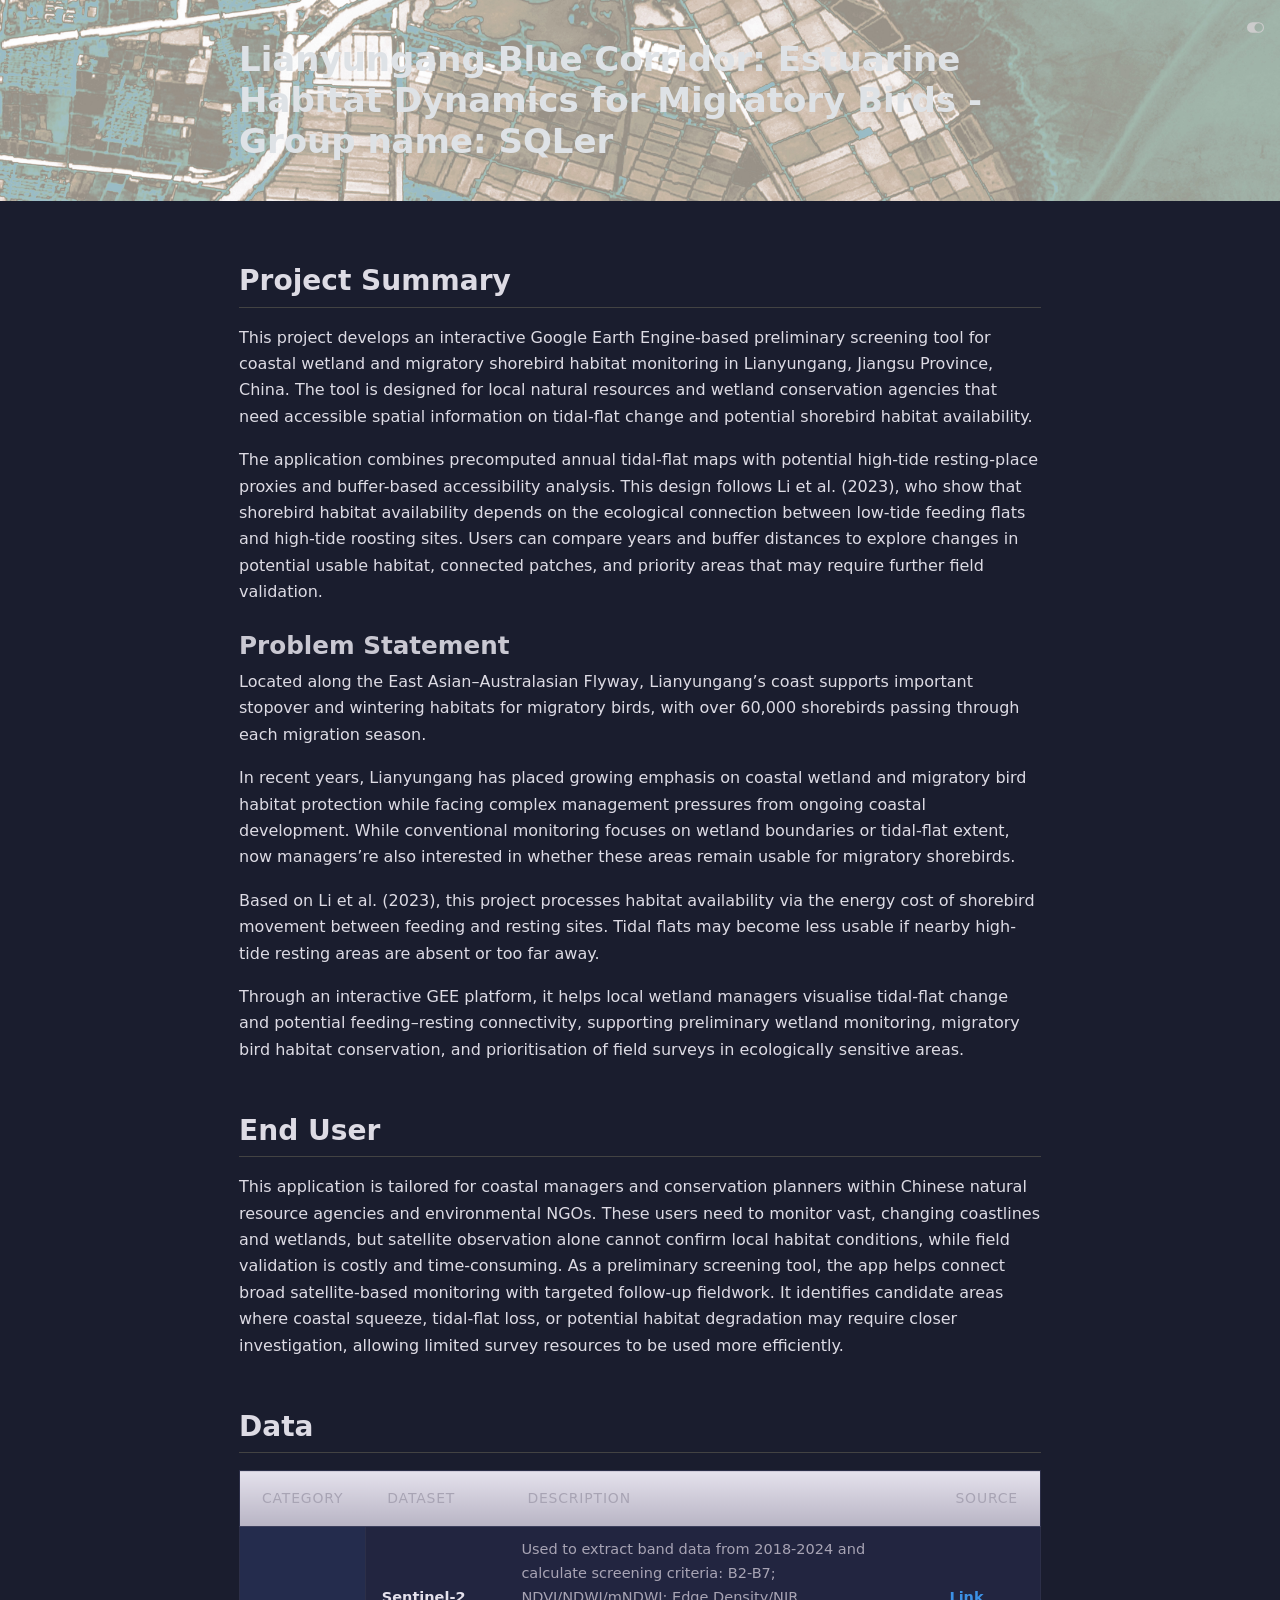
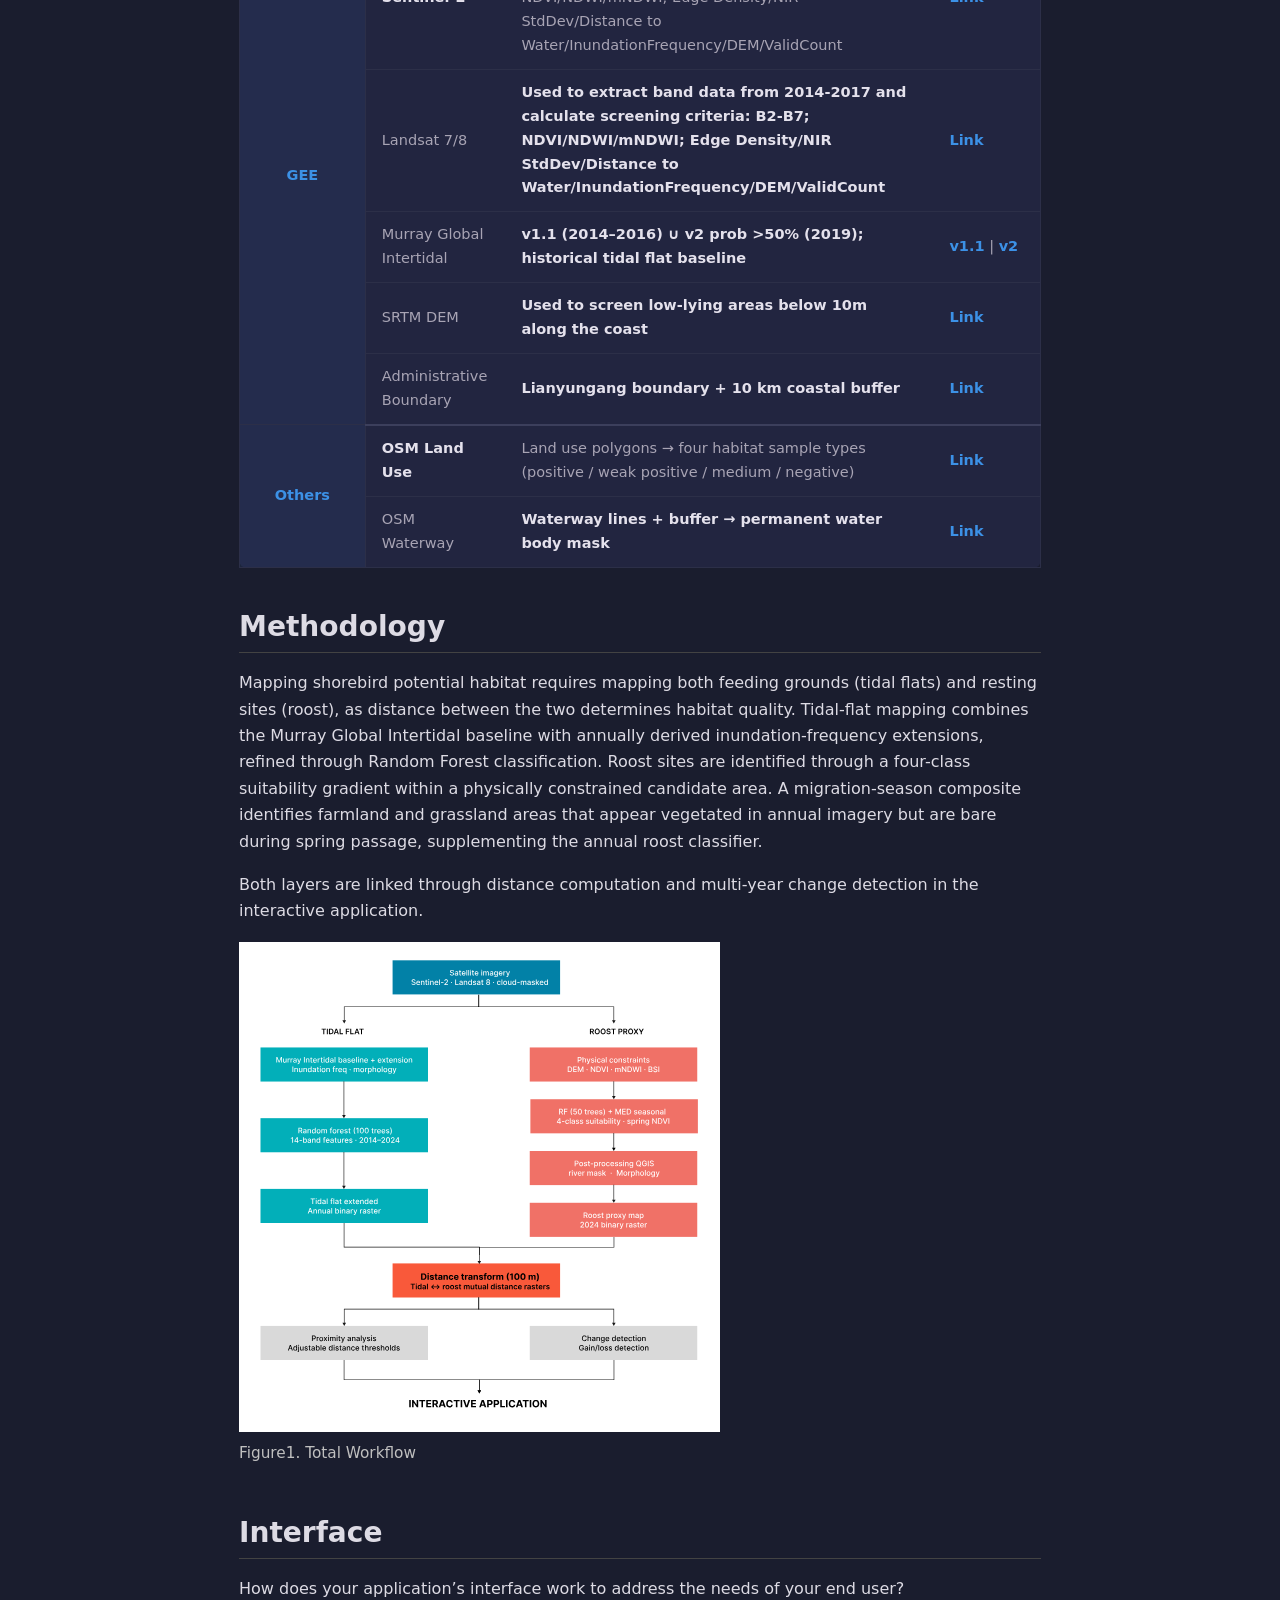
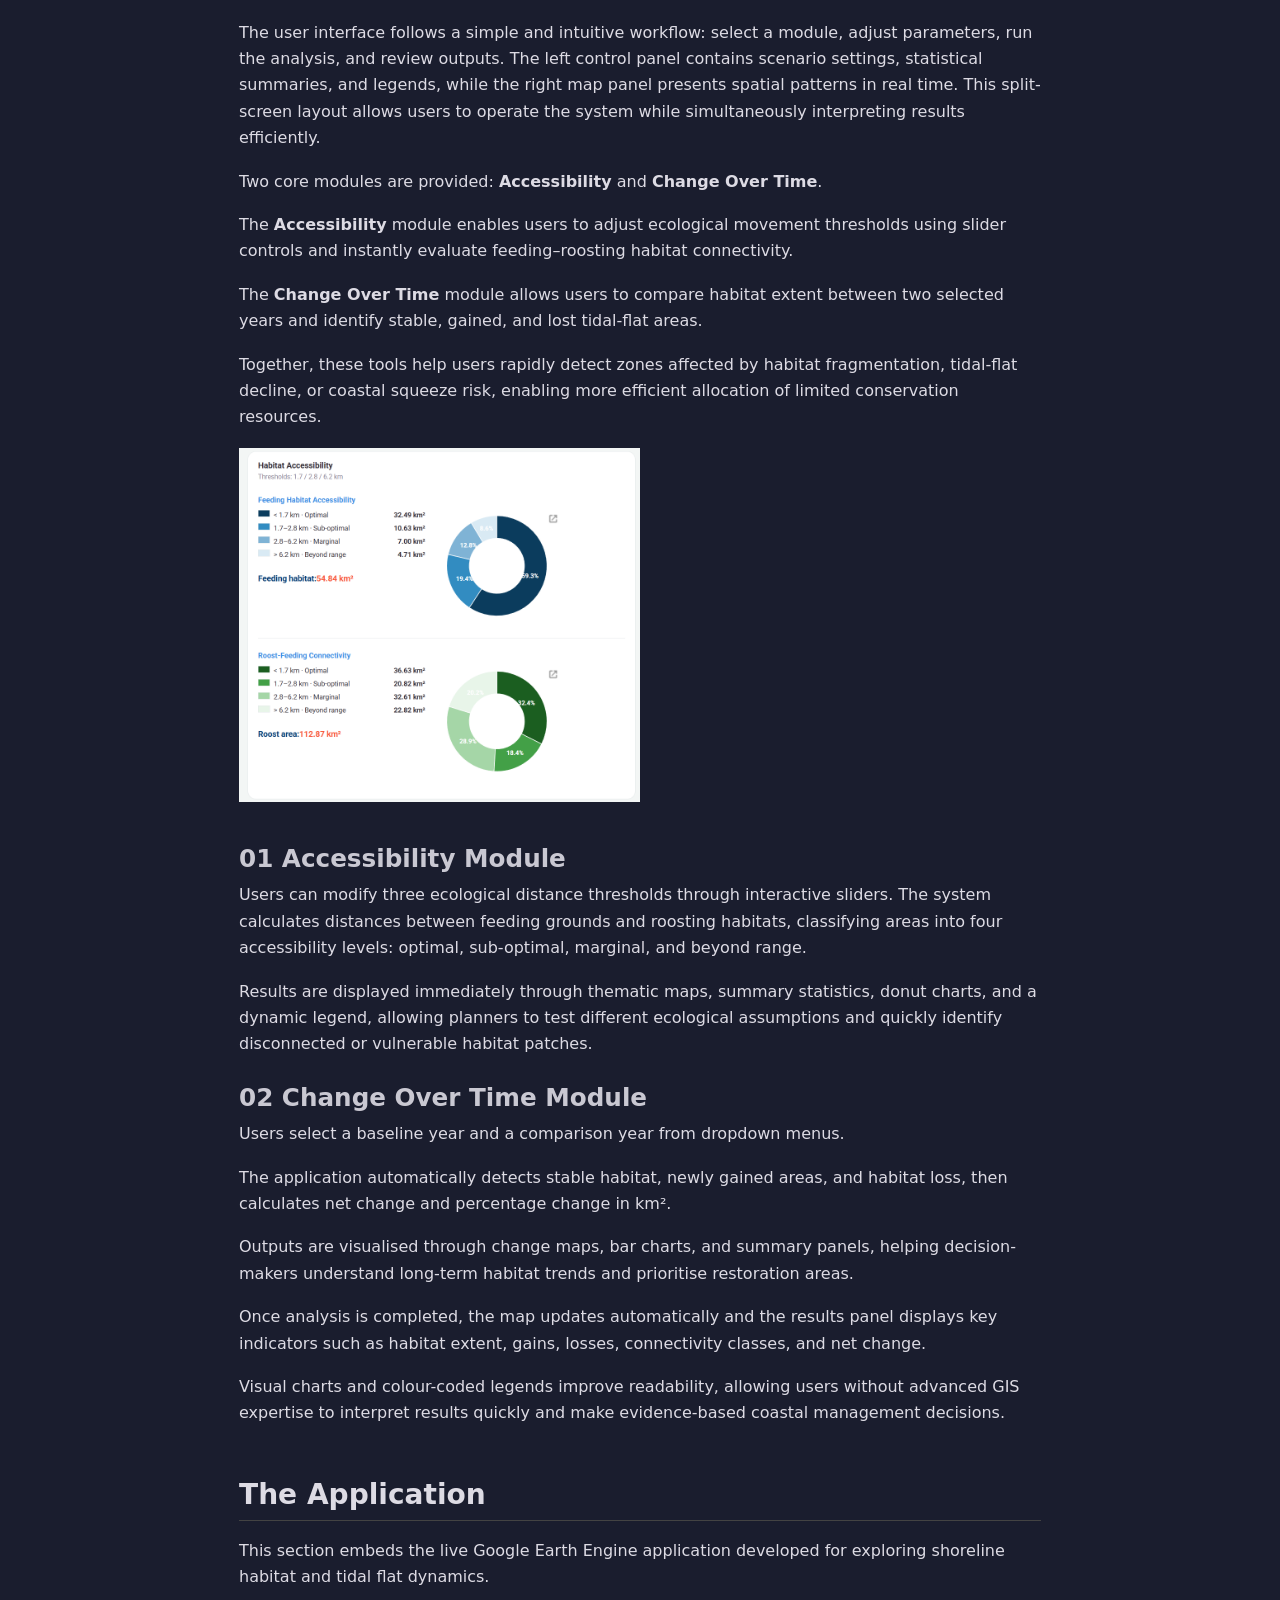
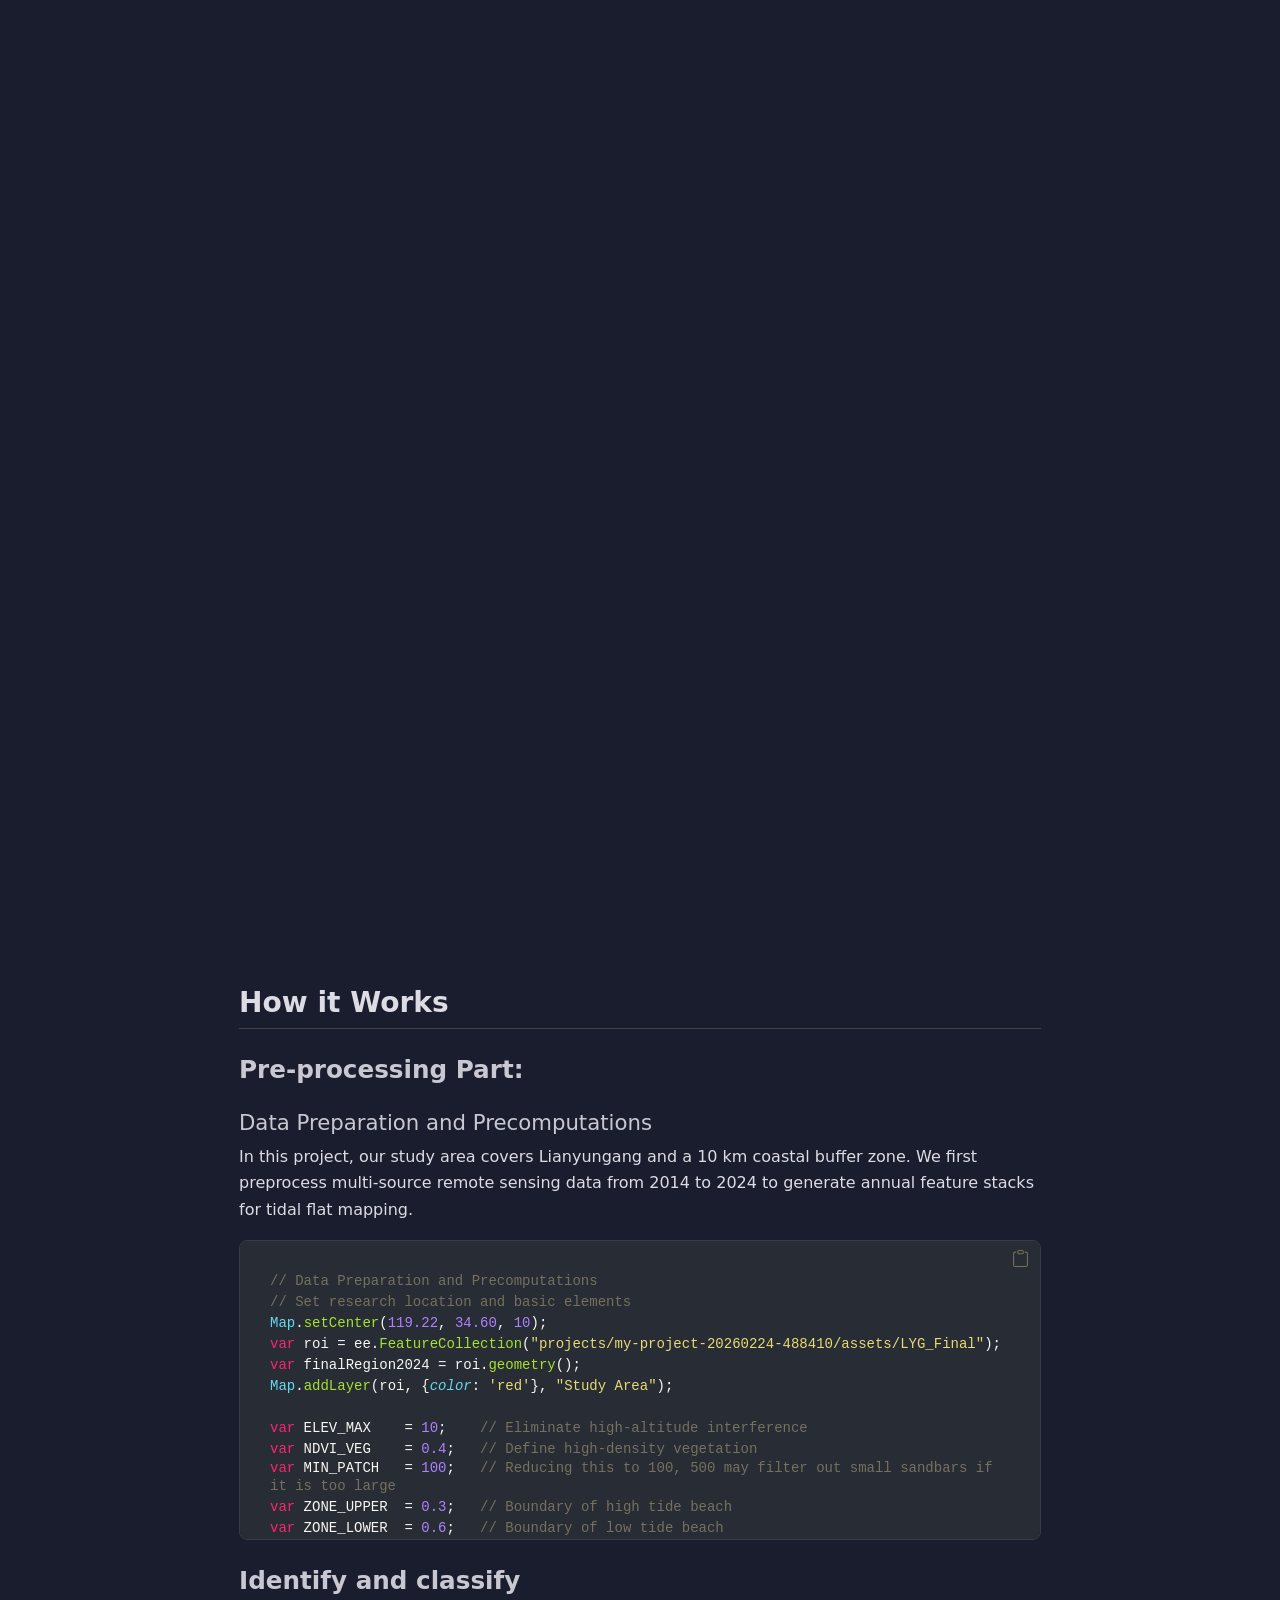
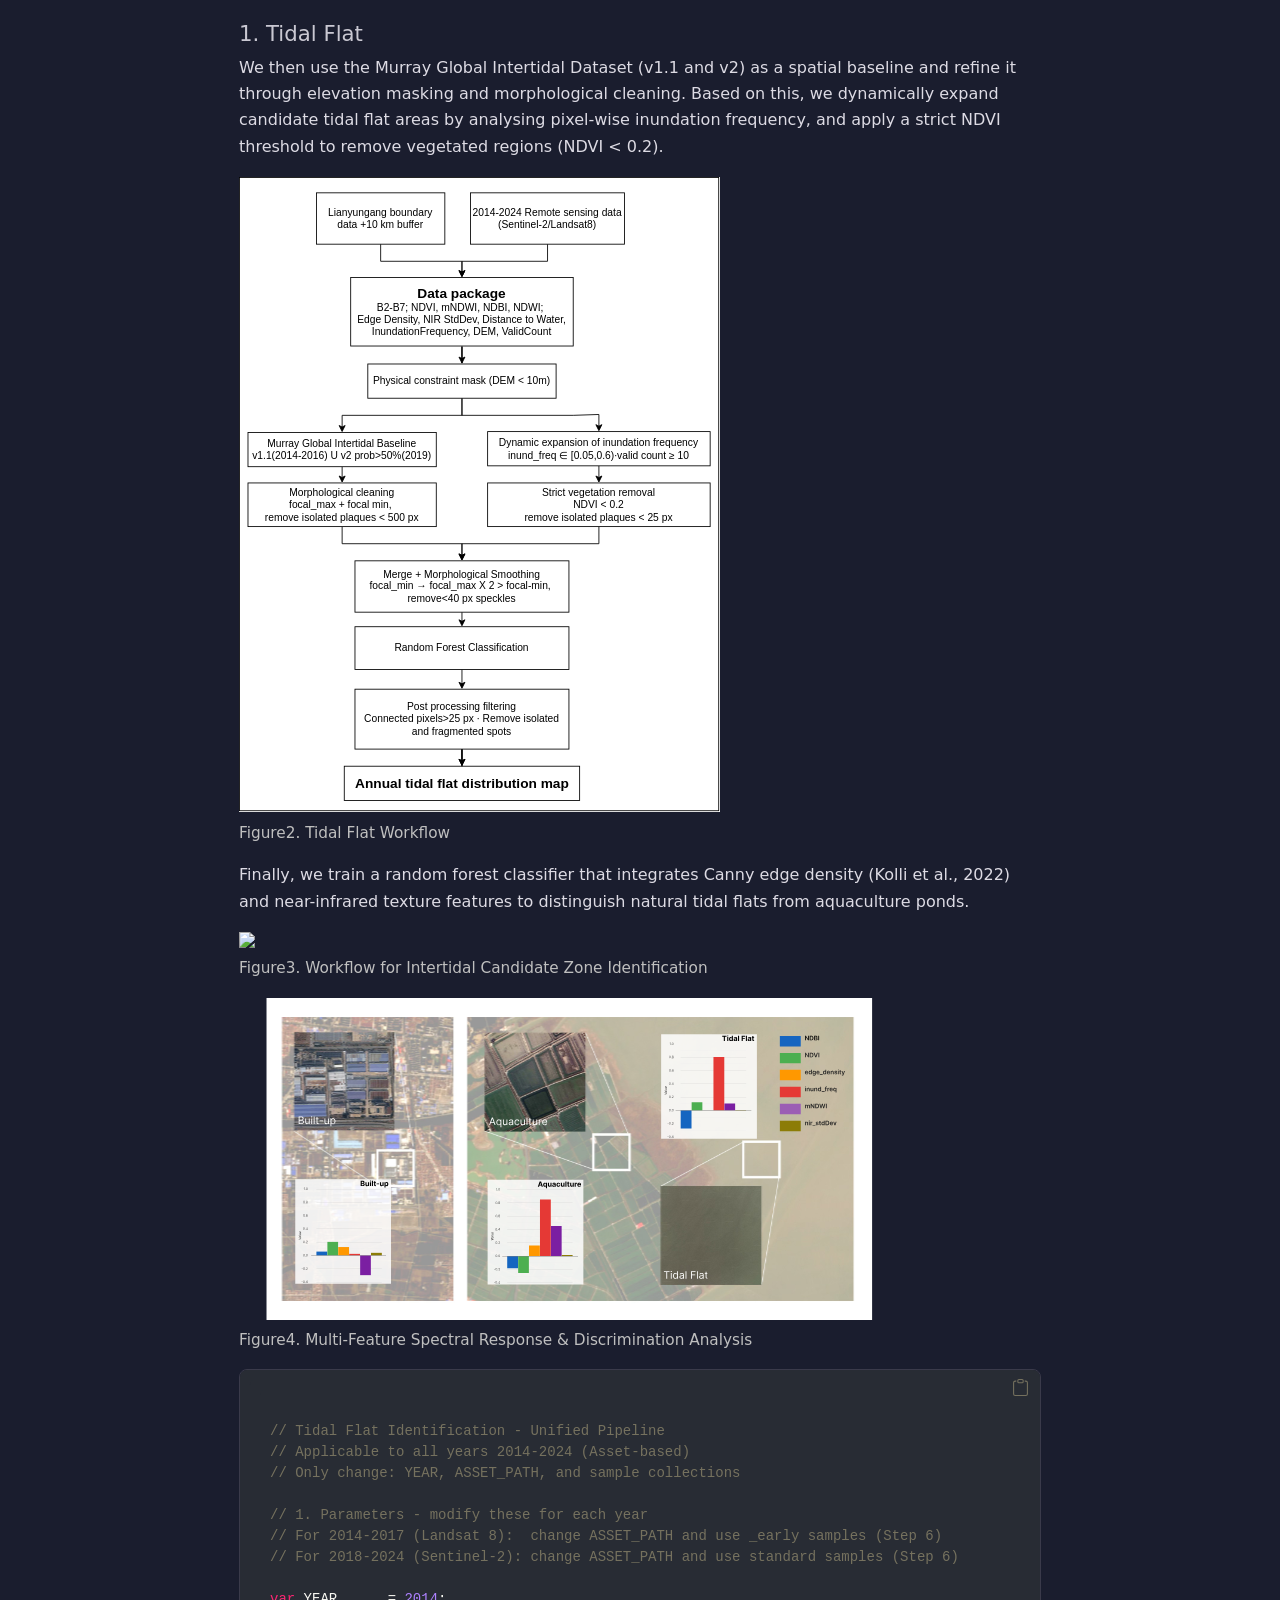
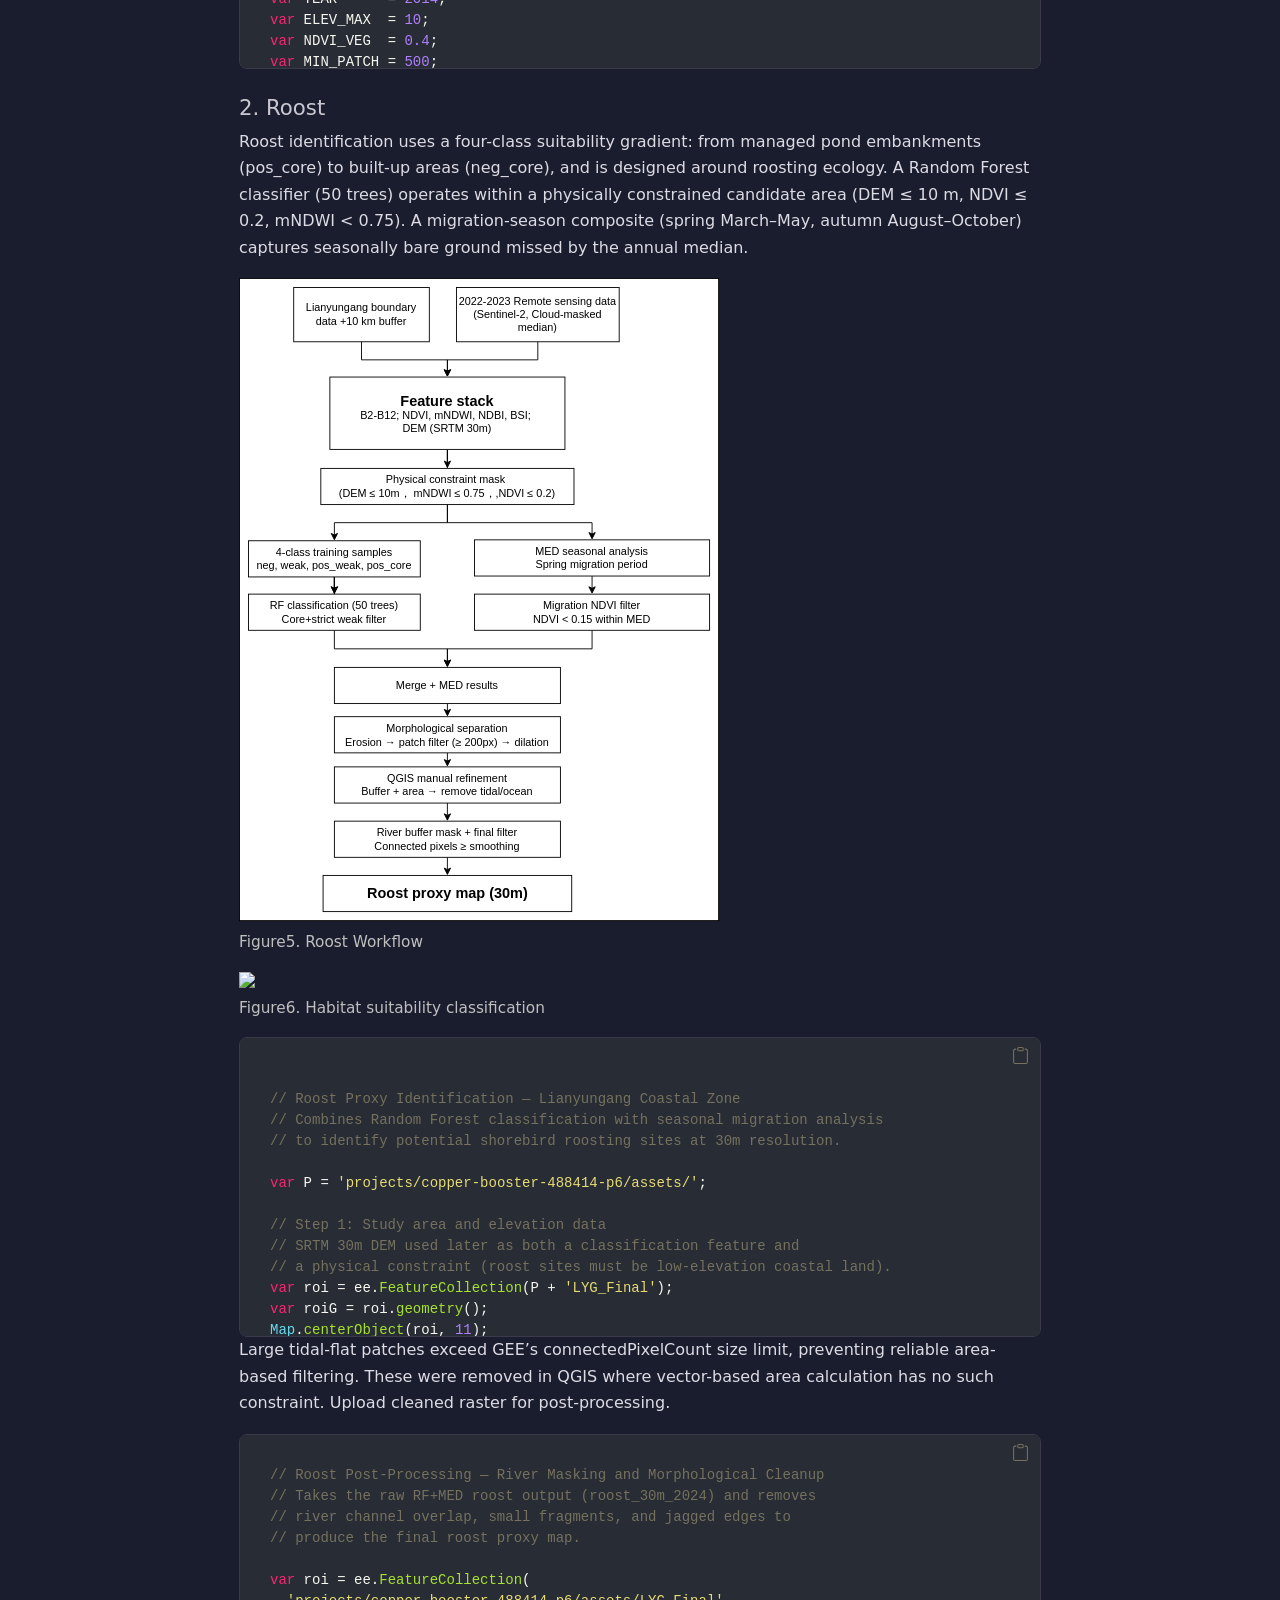
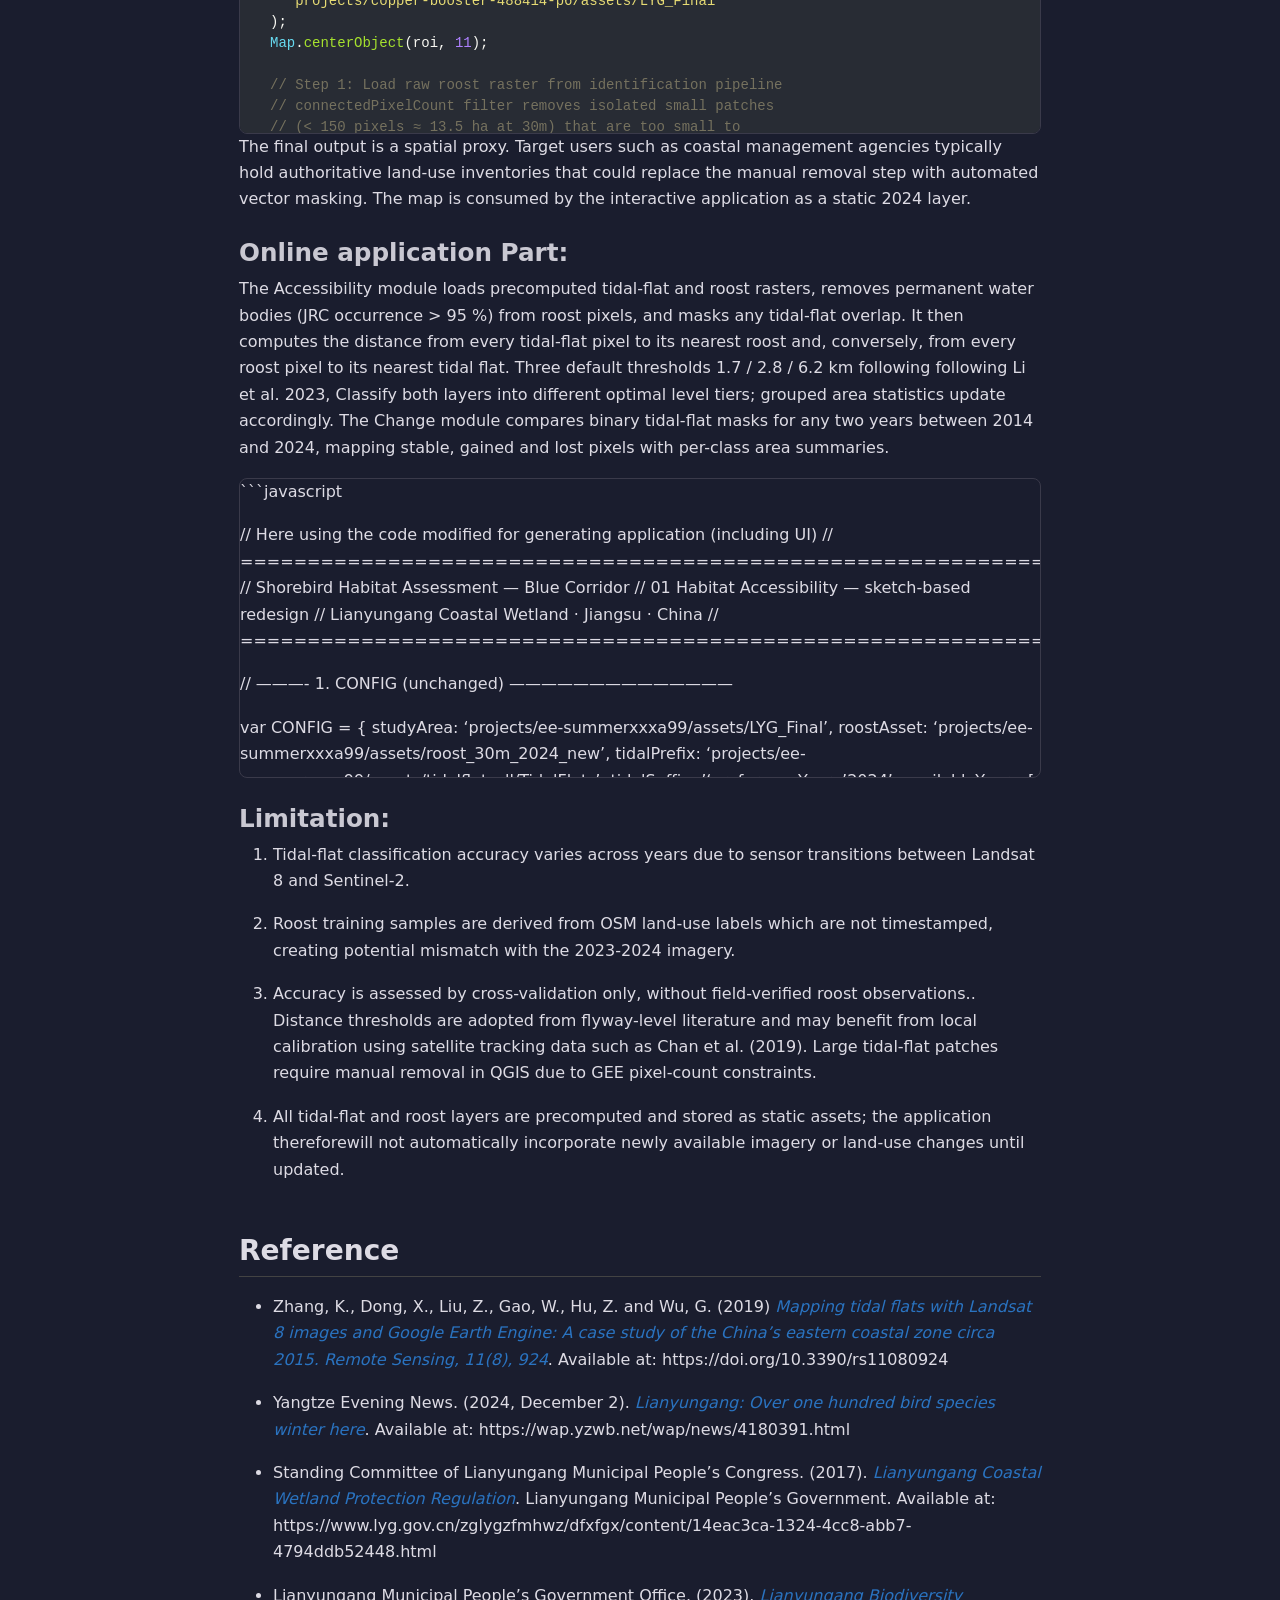
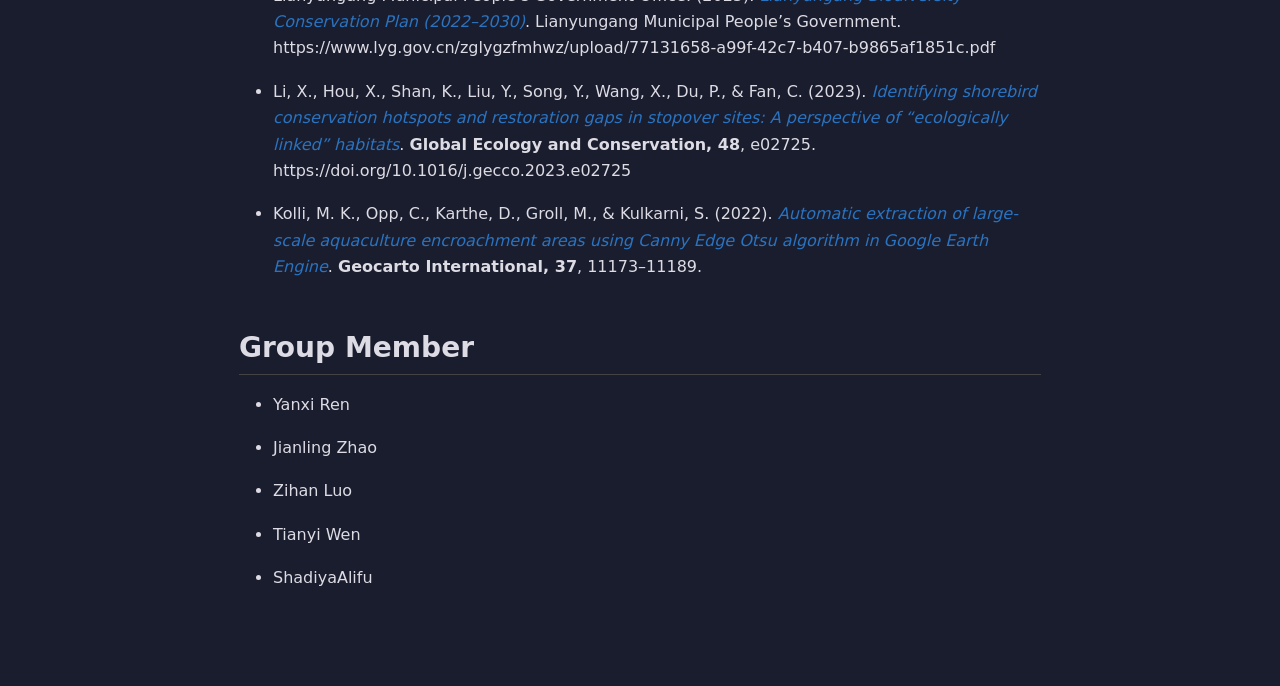
==== commit fa82b869: "1" ====
--- a/docs/index.html
+++ b/docs/index.html
@@ -2,12 +2,12 @@
 <html xmlns="http://www.w3.org/1999/xhtml" lang="en" xml:lang="en"><head>
 
 <meta charset="utf-8">
-<meta name="generator" content="quarto-1.8.26">
+<meta name="generator" content="quarto-1.8.25">
 
 <meta name="viewport" content="width=device-width, initial-scale=1.0, user-scalable=yes">
 
 
-<title>Lianyungang Blue Corridor: Estuarine Habitat Dynamics for Migratory Birds</title>
+<title>Lianyungang Blue Corridor: Estuarine Habitat Dynamics for Migratory Birds - Group name: SQLer</title>
 <style>
 code{white-space: pre-wrap;}
 span.smallcaps{font-variant: small-caps;}
@@ -71,12 +71,12 @@
 <script src="site_libs/quarto-html/tippy.umd.min.js"></script>
 <script src="site_libs/quarto-html/anchor.min.js"></script>
 <link href="site_libs/quarto-html/tippy.css" rel="stylesheet">
-<link href="site_libs/quarto-html/quarto-syntax-highlighting-1b3db88def35042d172274863c1cdcf0.css" rel="stylesheet" class="quarto-color-scheme" id="quarto-text-highlighting-styles">
-<link href="site_libs/quarto-html/quarto-syntax-highlighting-dark-1b3db88def35042d172274863c1cdcf0.css" rel="stylesheet" class="quarto-color-scheme quarto-color-alternate" id="quarto-text-highlighting-styles">
+<link href="site_libs/quarto-html/quarto-syntax-highlighting-4c7b890cc350be7067044af900615741.css" rel="stylesheet" class="quarto-color-scheme" id="quarto-text-highlighting-styles">
+<link href="site_libs/quarto-html/quarto-syntax-highlighting-dark-4c7b890cc350be7067044af900615741.css" rel="stylesheet" class="quarto-color-scheme quarto-color-alternate" id="quarto-text-highlighting-styles">
 <script src="site_libs/bootstrap/bootstrap.min.js"></script>
 <link href="site_libs/bootstrap/bootstrap-icons.css" rel="stylesheet">
-<link href="site_libs/bootstrap/bootstrap-78b3671aa5f9f683ec246af2dde1230f.min.css" rel="stylesheet" append-hash="true" class="quarto-color-scheme" id="quarto-bootstrap" data-mode="light">
-<link href="site_libs/bootstrap/bootstrap-dark-2f0c69e010e3da93992838767758ef7f.min.css" rel="stylesheet" append-hash="true" class="quarto-color-scheme quarto-color-alternate" id="quarto-bootstrap" data-mode="dark">
+<link href="site_libs/bootstrap/bootstrap-3e6c1baec064a38abb7800f19e666a87.min.css" rel="stylesheet" append-hash="true" class="quarto-color-scheme" id="quarto-bootstrap" data-mode="light">
+<link href="site_libs/bootstrap/bootstrap-dark-79c4d32b32b00c7e91290ed5a6655f4a.min.css" rel="stylesheet" append-hash="true" class="quarto-color-scheme quarto-color-alternate" id="quarto-bootstrap" data-mode="dark">
 <script id="quarto-search-options" type="application/json">{
   "location": "sidebar",
   "copy-button": false,
@@ -284,7 +284,7 @@
 <header id="title-block-header" class="quarto-title-block default page-columns page-full">
   <div class="quarto-title-banner page-columns page-full">
     <div class="quarto-title column-body">
-      <h1 class="title">Lianyungang Blue Corridor: Estuarine Habitat Dynamics for Migratory Birds</h1>
+      <h1 class="title">Lianyungang Blue Corridor: Estuarine Habitat Dynamics for Migratory Birds - Group name: SQLer</h1>
                       </div>
   </div>
     
@@ -528,8 +528,6 @@
 <div class="columns">
 <div class="column" style="width:50%;">
 <p><img src="images/01.png" class="img-fluid" style="width:100.0%"></p>
-</div><div class="column" style="width:50%;">
-<p><img src="images/02.png" class="img-fluid" style="width:100.0%"></p>
 </div>
 </div>
 <section id="accessibility-module" class="level3">
@@ -1451,13 +1449,241 @@
 </section>
 <section id="online-application-part" class="level3">
 <h3 class="anchored" data-anchor-id="online-application-part">Online application Part:</h3>
-<p>analysis 1.Raster assets are loaded(selected year) 2.cleaned against JRC Global Surface Water (occurrence &gt; 95%) to remove permanent water bodies 3.masked to eliminate spatial overlap 4.for conservation prioritisation: literature-derived thresholds (distance) + area statistics (km²) are computed to quantify the proportion of habitat falling within each accessibility tier. User interface: 5. Tidal flat area change and gain/loss mapping</p>
-<p>Tidal flat change was analysed using classified raster outputs from three time periods: 2014–2015, 2019, and 2024. Each raster was converted into a binary mask, where tidal flat pixels were assigned a value of 1 and non-tidal pixels were assigned a value of 0.</p>
-<p>Area was calculated by multiplying tidal flat pixels by pixel area and summing the result across the study area. Temporal change was calculated by subtracting earlier raster layers from later ones. In the change maps, positive values represent tidal flat gain, negative values represent tidal flat loss, and zero values represent no change.</p>
-<p>A manually defined mask was applied to remove a small urban area where misclassification affected the visual change map. This mask was used only for visual refinement and did not alter the original area statistics.</p>
+<p>The Accessibility module loads precomputed tidal-flat and roost rasters, removes permanent water bodies (JRC occurrence &gt; 95 %) from roost pixels, and masks any tidal-flat overlap. It then computes the distance from every tidal-flat pixel to its nearest roost and, conversely, from every roost pixel to its nearest tidal flat. Three default thresholds 1.7 / 2.8 / 6.2 km following following Li et al.&nbsp;2023, Classify both layers into different optimal level tiers; grouped area statistics update accordingly. The Change module compares binary tidal-flat masks for any two years between 2014 and 2024, mapping stable, gained and lost pixels with per-class area summaries.</p>
 <div class="scroll-code">
 <p>```javascript</p>
-<p>codehere</p>
+<p>// Here using the code modified for generating application (including UI) // ============================================================================= // Shorebird Habitat Assessment — Blue Corridor // 01 Habitat Accessibility — sketch-based redesign // Lianyungang Coastal Wetland · Jiangsu · China // =============================================================================</p>
+<p>// ———- 1. CONFIG (unchanged) ——————————————</p>
+<p>var CONFIG = { studyArea: ‘projects/ee-summerxxxa99/assets/LYG_Final’, roostAsset: ‘projects/ee-summerxxxa99/assets/roost_30m_2024_new’, tidalPrefix: ‘projects/ee-summerxxxa99/assets/tidalflat_all/TidalFlat_’, tidalSuffix: ’‘, referenceYear: ’2024’, availableYears: [ ‘2014’,‘2015’,‘2016’,‘2017’,‘2018’,‘2019’, ‘2020’,‘2021’,‘2022’,‘2023’,‘2024’ ], scale: 100, maxDistPx: 256, crs: ‘EPSG:4326’, defaultT1: 1.7, defaultT2: 2.8, defaultT3: 6.2, // Slider ceiling for each threshold (used by gauges too) maxT1: 5, maxT2: 10, maxT3: 12 };</p>
+<p>// ———- 2. STYLE TOKENS ————————————————-</p>
+<p>var COLOR = { ocean: ‘#3c91e6’, oceanLight: ‘#7ab7e8’, oceanDark: ‘#2a73c0’, green: ‘#9fd356’, greenDark: ‘#7eb53a’, coral: ‘#fa824c’, coralDark: ‘#e36636’, yellow: ‘#f5c84a’, shadow: ‘#342e37’, porcelain: ‘#fafffd’, bg: ‘#f3f6f5’, card: ‘#ffffff’, text: ‘#2a2630’, textSoft: ‘#5b5566’, textMute: ‘#8a8395’, line: ‘#e6eaec’, lineStrong: ‘#cdd5dc’, grey: ‘#9aa6b1’ };</p>
+<p>var STYLE = {</p>
+<p>// ———- Branding ———- brandEyebrow: { fontSize: ‘19px’, fontWeight: ‘bold’, color: ‘#083D77’, margin: ‘0 0 4px 14px’, padding: ‘0’, backgroundColor: COLOR.bg },</p>
+<p>brandTitle: { fontSize: ‘20px’, fontWeight: ‘bold’, color: ‘#083D77’, margin: ‘0 0 4px 14px’, padding: ‘0’, whiteSpace: ‘wrap’, backgroundColor: COLOR.bg },</p>
+<p>brandPlace: { fontSize: ‘11px’, fontWeight: ‘bold’, color: ‘#F95738’, margin: ‘0 0 12px 14px’, padding: ‘0’, backgroundColor: COLOR.bg },</p>
+<p>// ———- Section labels ———- sectionLabel: { fontSize: ‘10px’, fontWeight: ‘bold’, color: COLOR.textMute, margin: ‘14px 0 6px 0’, padding: ‘0’ },</p>
+<p>// ———- Cards ———- card: { backgroundColor: COLOR.card, border: ‘1px solid’ + COLOR.line, padding: ‘14px 16px’, margin: ‘0 0 6px 0’, borderRadius: ‘13px’ },</p>
+<p>cardTitle: { fontSize: ‘13px’, fontWeight: ‘bold’, color: COLOR.shadow, margin: ‘0 0 4px 0’, padding: ‘0’ },</p>
+<p>cardHint: { fontSize: ‘10.5px’, color: COLOR.textMute, margin: ‘0 0 10px 0’, padding: ‘0’, whiteSpace: ‘wrap’ },</p>
+<p>// ———- Tabs ———- tab: { backgroundColor: COLOR.card, color: COLOR.text, fontSize: ‘11px’, padding: ‘6px 6px’, margin: ‘0 2px 0 0’, stretch: ‘horizontal’, borderRadius: ‘4px’ },</p>
+<p>tabActive: { backgroundColor: ‘#BBDEF0’, // the frame color of ‘EXPLORATION MODULE’ color: ‘#083D77’, fontWeight: ‘bold’, fontSize: ‘11px’, padding: ‘3px 3px’, margin: ‘0 8px 0 8px’, stretch: ‘horizontal’, borderRadius: ‘4px’ },</p>
+<p>// ———- Gauges ———- gaugePanel: { margin: ‘0 4px’, padding: ‘0’, width: ‘190px’ },</p>
+<p>gaugeLabel: { fontSize: ‘10.5px’, fontWeight: ‘bold’, color: COLOR.shadow, textAlign: ‘center’, margin: ‘2px 0 0 0’, padding: ‘0’, stretch: ‘horizontal’ },</p>
+<p>slider: { stretch: ‘horizontal’, margin: ‘0 0 4px 0’ },</p>
+<p>// ———- Buttons ———- btnPrimary: { backgroundColor: ‘#083D77’, color: ‘#083D77’, fontWeight: ‘bold’, fontSize: ‘12px’, padding: ‘12px 24px’, margin: ‘12px 0 4px 0’, stretch: ‘horizontal’, borderRadius: ‘12px’ },</p>
+<p>// ———- Dropdown ———- caption: { fontSize: ‘11.5px’, color: COLOR.shadow, fontWeight: ‘bold’, margin: ‘6px 0 2px 0’, padding: ‘0’ },</p>
+<p>select: { stretch: ‘horizontal’, margin: ‘0 0 6px 0’ },</p>
+<p>// ———- Results ———- subHeader: { fontSize: ‘12px’, fontWeight: ‘bold’, color: COLOR.ocean, margin: ‘10px 0 6px 0’, padding: ‘0’, stretch: ‘horizontal’ },</p>
+<p>classRow: { fontSize: ‘11px’, color: COLOR.textSoft, margin: ‘2px 0’, padding: ‘0’ },</p>
+<p>classDot: function(c) { return { backgroundColor: c, padding: ‘5px 9px’, margin: ‘3px 6px 3px 0’, border: ‘1px solid’ + COLOR.line }; },</p>
+<p>totalLabel: { fontSize: ‘13px’, color:‘#083D77’, fontWeight: ‘bold’, margin: ‘20px 0 0 0’, padding: ‘0’ },</p>
+<p>emptyTitle: { fontSize: ‘13px’, fontWeight: ‘bold’, color: COLOR.shadow, margin: ‘2px 0 4px 0’, padding: ‘0’ },</p>
+<p>emptyState: { fontSize: ‘12px’, color: COLOR.textMute, margin: ‘0 0 4px 0’, padding: ‘0’, whiteSpace: ‘wrap’ },</p>
+<p>resultRow: { fontSize: ‘11.5px’, color: ‘#8C8C8C’, margin: ‘1px 0’, padding: ‘0’ },</p>
+<p>resultGood: { fontSize: ‘11.5px’, color: ‘#2EC4B6’, fontWeight: ‘bold’, margin: ‘1px 0’, padding: ‘0’ },</p>
+<p>resultBad: { fontSize: ‘11.5px’, color: ‘#FF595E’, fontWeight: ‘bold’, margin: ‘1px 0’, padding: ‘0’ },</p>
+<p>resultEm: { fontSize: ‘12px’, fontWeight: ‘bold’, color: COLOR.shadow, margin: ‘4px 0’, padding: ‘0’ },</p>
+<p>// ———- Inspector ———- inspectorPanel: { position: ‘bottom-right’, padding: ‘10px 14px’, width: ‘270px’, backgroundColor: COLOR.porcelain, border: ‘1px solid’ + COLOR.line, margin: ‘0 12px 12px 0’ },</p>
+<p>inspectorTitle: { fontSize: ‘11px’, fontWeight: ‘bold’, color: COLOR.textMute, margin: ‘0 0 6px 0’, padding: ‘0’ },</p>
+<p>inspectorBody: { fontSize: ‘11px’, color: COLOR.textSoft, margin: ‘0’, padding: ‘0’, whiteSpace: ‘wrap’ }</p>
+<p>};</p>
+<p>// ———- 3. DATA LOADING (unchanged) ————————————-</p>
+<p>var studyArea = ee.FeatureCollection(CONFIG.studyArea).geometry();</p>
+<p>function loadTidalFlat(year) { var id = CONFIG.tidalPrefix + year + CONFIG.tidalSuffix; return ee.Image(id).select(0).eq(1).selfMask().clip(studyArea); }</p>
+<p>var tidalRef = loadTidalFlat(CONFIG.referenceYear);</p>
+<p>var roostRaw = ee.Image(CONFIG.roostAsset).select(0).eq(1).selfMask();</p>
+<p>var permWater = ee.Image(‘JRC/GSW1_4/GlobalSurfaceWater’) .select(‘occurrence’).gt(95);</p>
+<p>var roost = roostRaw .updateMask(permWater.not()) .updateMask(tidalRef.unmask(0).not()) .clip(studyArea);</p>
+<p>// ———- 4. DISTANCE RASTERS (lazy) ————————————–</p>
+<p>function computeDistToRoost() { return roost .fastDistanceTransform(CONFIG.maxDistPx).sqrt() .multiply(ee.Image.pixelArea().sqrt()) .reproject({crs: CONFIG.crs, scale: CONFIG.scale}); } function computeDistToTidal() { return tidalRef .fastDistanceTransform(CONFIG.maxDistPx).sqrt() .multiply(ee.Image.pixelArea().sqrt()) .reproject({crs: CONFIG.crs, scale: CONFIG.scale}); }</p>
+<p>// ———- 5. UI HELPERS —————————————————</p>
+<p>function makeDivider(extra) { return ui.Panel({style: { height: ‘1px’, backgroundColor: COLOR.line, margin: extra || ‘8px 0’, stretch: ‘horizontal’ }}); }</p>
+<p>function sectionLabel(text) { return ui.Label(text.toUpperCase(), STYLE.sectionLabel); }</p>
+<p>function card(widgets) { var p = ui.Panel({style: STYLE.card}); for (var i = 0; i &lt; widgets.length; i++) p.add(widgets[i]); return p; }</p>
+<p>function clearLayers() { var layers = map.layers(); while (layers.length() &gt; BASE_LAYER_N) { layers.remove(layers.get(layers.length() - 1)); } }</p>
+<p>function groupedArea(classImage, callback) { var areaImg = ee.Image.pixelArea() .addBands(classImage.rename(‘cls’)); var stats = areaImg.reduceRegion({ reducer: ee.Reducer.sum().group({groupField: 1}), geometry: studyArea, scale: CONFIG.scale, maxPixels: 1e9 }); stats.evaluate(function(result) { var out = {}; if (result &amp;&amp; result.groups) { result.groups.forEach(function(g) { out[g.group] = g.sum / 1e6; }); } callback(out); }); }</p>
+<p>/** Donut chart for the Scenario Summary blocks */ function makeDonut(names, values, colours) { var data = [[‘Class’, ‘Area’]]; for (var i = 0; i &lt; names.length; i++) data.push([names[i], values[i]]); return ui.Chart(data) .setChartType(‘PieChart’) .setOptions({ colors: colours, pieHole: 0.55, legend: {position: ‘none’}, pieSliceText: ‘percentage’, pieSliceTextStyle: {color: ‘#ffffff’, fontSize: 10, bold: true}, backgroundColor: COLOR.card, width: 200, height: 180, chartArea: {left: 4, top: 4, width: ‘96%’, height: ‘90%’}, fontName: ‘Roboto’ }); }</p>
+<p>/** Bar chart for the Scenario Summary blocks */ function makeBarChart(names, values, colours) { var data = [[‘Class’, ‘Area’, {role: ‘style’}]];</p>
+<p>for (var i = 0; i &lt; names.length; i++) { data.push([names[i], values[i], ‘color:’ + colours[i]]); }</p>
+<p>return ui.Chart(data) .setChartType(‘ColumnChart’) .setOptions({ backgroundColor: COLOR.card, width: 420, height: 240, legend: {position: ‘none’}, chartArea: {left: 55, top: 20, width: ‘78%’, height: ‘70%’}, hAxis: { textStyle: {fontSize: 11, bold: true, color: ‘#083D77’} }, vAxis: { title: ‘Area (km²)’, titleTextStyle: {italic: false, fontSize: 11}, textStyle: {fontSize: 10}, gridlines: {color: ‘#E5E7EB’} }, bar: {groupWidth: ‘58%’} }); }</p>
+<p>/** Number + colored fill that sits flush against the slider below */ function makeIntegratedMeter(value, maxVal, color) {</p>
+<p>var TOTAL_W = METER_W; // ← 和 slider 一致 var fillW = Math.max(2, Math.round((value / maxVal) * TOTAL_W)); var restW = Math.max(0, TOTAL_W - fillW);</p>
+<p>var bigNum = ui.Label(value.toFixed(1) + ’ km’, { fontSize: ‘18px’, fontWeight: ‘bold’, color: color, textAlign: ‘center’, margin: ‘4px 0 4px 0’, padding: ‘0’, width: TOTAL_W + ‘px’ });</p>
+<p>var bar = ui.Panel({ widgets: [ ui.Label(’‘, { backgroundColor: color, width: fillW + ’px’, height: ‘8px’, margin: ‘0’, padding: ‘0’ }), ui.Label(’‘, { backgroundColor: COLOR.line, width: restW + ’px’, height: ‘8px’, margin: ‘0’, padding: ‘0’ }) ], layout: ui.Panel.Layout.Flow(‘horizontal’), style: { width: TOTAL_W + ‘px’, padding: ‘0’, margin: ‘0’ } });</p>
+<p>return ui.Panel({ widgets: [bigNum, bar], style: { width: TOTAL_W + ‘px’, padding: ‘0’, margin: ‘0’ } }); }</p>
+<p>/** Render a class-breakdown row: colour dot + label + value */ function classRow(colour, range, name, value) { return ui.Panel({ widgets: [ ui.Label(’‘, STYLE.classDot(colour)), ui.Label(range +’ · ’ + name, { fontSize: ‘11px’, color: COLOR.shadow, margin: ‘4px 6px 4px 0’, padding: ‘0’, stretch: ‘horizontal’ }), ui.Label(value.toFixed(2) + ’ km²’, { fontSize: ‘11px’, fontWeight: ‘bold’, color: COLOR.shadow, margin: ‘4px 0’, padding: ‘0’, textAlign: ‘right’ }) ], layout: ui.Panel.Layout.Flow(‘horizontal’), style: {stretch: ‘horizontal’, padding: ‘0’, margin: ‘0’} }); }</p>
+<p>/** Two-column block: class breakdown list (left) + donut (right) */ function summaryBlock(headerText, names, ranges, values, colours, totalLabel) { var leftCol = ui.Panel({ style: {width: ‘270px’, padding: ‘0’, margin: ‘0 8px 0 0’} }); for (var i = 0; i &lt; names.length; i++) { leftCol.add(classRow(colours[i], ranges[i], names[i], values[i])); } var total = values.reduce(function(a,b){return a+b;},0); leftCol.add( ui.Panel({ widgets: [</p>
+<pre><code>    ui.Label(totalLabel + ': ', {
+      fontSize: '13px',
+      fontWeight: 'bold',
+      color: '#083D77',
+      margin: '0',
+      padding: '0'
+    }),
+
+    ui.Label(total.toFixed(2) + ' km²', {
+      fontSize: '13px',
+      fontWeight: 'bold',
+      color: '#F95738',
+      margin: '0',
+      padding: '0'
+    })
+
+  ],
+  layout: ui.Panel.Layout.Flow('horizontal'),
+  style: {
+    margin: '20px 0 0 0',
+    padding: '0'
+  }
+})</code></pre>
+<p>);</p>
+<p>var rightCol = ui.Panel({ widgets: [makeDonut(names, values, colours)], style: {padding: ‘0’, margin: ‘0’} });</p>
+<p>var block = ui.Panel({ style: {stretch: ‘horizontal’, padding: ‘0’, margin: ‘4px 0 8px 0’} }); block.add(ui.Label(headerText, STYLE.subHeader)); block.add(ui.Panel({ widgets: [leftCol, rightCol], layout: ui.Panel.Layout.Flow(‘horizontal’), style: {stretch: ‘horizontal’, padding: ‘0’, margin: ‘0’} })); return block; }</p>
+<p>function buildLegend(title, colours, labels) { legendPanel.clear(); legendPanel.add(ui.Label(title, STYLE.cardTitle)); for (var i = 0; i &lt; colours.length; i++) { legendPanel.add(ui.Panel({ widgets: [ ui.Label(’‘, { backgroundColor: colours[i], padding: ’7px 24px’, margin: ‘2px 8px 2px 0’, border: ‘1px solid’ + COLOR.line }), ui.Label(labels[i], { fontSize: ‘11px’, color: COLOR.textSoft, margin: ‘4px 0’, padding: ‘0’ }) ], layout: ui.Panel.Layout.Flow(‘horizontal’), style: {padding: ‘0’, margin: ‘0’} })); } }</p>
+<p>// ———- 6. UI FRAMEWORK ————————————————-</p>
+<p>ui.root.clear();</p>
+<p>var map = ui.Map(); map.setCenter(119.26, 34.80, 12); map.setOptions(‘HYBRID’); map.setControlVisibility({ drawingToolsControl: false, layerList: true, zoomControl: true, scaleControl: true, mapTypeControl: false, fullscreenControl: true });</p>
+<p>var BASE_LAYER_N = 0;</p>
+<p>// Wider sidebar to fit 3 gauges in a row var ctrlPanel = ui.Panel({ style: { width: ‘680px’, padding: ‘20px 18px 20px 20px’, backgroundColor: COLOR.bg } });</p>
+<p>// — Title block (Blue Corridor branding) ctrlPanel.add(ui.Label(‘BLUE CORRIDOR:’, STYLE.brandEyebrow)); ctrlPanel.add(ui.Label( ‘Estuarine Habitat Dynamics for Migratory Birds’, STYLE.brandTitle)); ctrlPanel.add(ui.Label( ‘Lianyungang Coastal Wetland · Jiangsu · China’, STYLE.brandPlace));</p>
+<p>ctrlPanel.add(makeDivider(‘4px 0 12px 0’));</p>
+<p>// — Module tabs (3 buttons, active state highlighted)</p>
+<p>var modeBtns = {}; function setActiveMode(mode) { modeBtns.proximity.style().set(mode === ‘proximity’ ? STYLE.tabActive : STYLE.tab); modeBtns.change.style().set(mode === ‘change’ ? STYLE.tabActive : STYLE.tab);</p>
+<p>proxPanel.style().set(‘shown’, mode === ‘proximity’); chgPanel.style().set(‘shown’, mode === ‘change’);</p>
+<p>clearLayers();</p>
+<p>resultsPanel.clear(); resultsPanel.add(ui.Label(‘Ready to analyse.’, STYLE.emptyTitle)); resultsPanel.add(ui.Label( ‘Select a module and run analysis.’, STYLE.emptyState ));</p>
+<p>legendPanel.clear(); legendPanel.add(ui.Label( ‘Legend appears here once an analysis is run.’, STYLE.emptyState )); }</p>
+<p>modeBtns.proximity = ui.Button({ label: ‘01 ACCESSIBILITY’, onClick: function() { setActiveMode(‘proximity’); }, style: STYLE.tabActive }); modeBtns.change = ui.Button({ label: ‘02 CHANGE OVER TIME’, onClick: function() { setActiveMode(‘change’); }, style: STYLE.tab });</p>
+<p>ctrlPanel.add(ui.Panel({ widgets: [</p>
+<pre><code>ui.Label('EXPLORATION MODULE', {
+  fontSize: '13px',
+  fontWeight: 'bold',
+  color: COLOR.shadow,
+  margin: '0 0 12px 0',
+  padding: '0'
+}),
+
+ui.Panel({
+  widgets: [modeBtns.proximity, modeBtns.change],
+  layout: ui.Panel.Layout.Flow('horizontal'),
+  style: {
+    stretch: 'horizontal',
+    padding: '0',
+    margin: '0'
+  }
+})</code></pre>
+<p>],</p>
+<p>style: { stretch: ‘horizontal’, padding: ‘16px’, margin: ‘0 0 12px 0’, backgroundColor: COLOR.card, border: ‘1px solid’ + COLOR.line, borderRadius: ‘12px’ }</p>
+<p>}));</p>
+<p>// ———- 6A. PROXIMITY PANEL — gauge-style thresholds ——————- var METER_W = 120; // 色带宽度 var SLIDER_W = 190; // slider 总宽度，包含右侧数值区域</p>
+<p>var SLIDER_STYLE = { width: SLIDER_W + ‘px’, margin: ‘-12px 0 2px 0’, fontSize: ‘0px’, color: COLOR.porcelain };</p>
+<p>var rowT1 = {slider: ui.Slider({ min: 0.5, max: CONFIG.maxT1, value: CONFIG.defaultT1, step: 0.1, style: SLIDER_STYLE })};</p>
+<p>var rowT2 = {slider: ui.Slider({ min: 0.5, max: CONFIG.maxT2, value: CONFIG.defaultT2, step: 0.1, style: SLIDER_STYLE })};</p>
+<p>var rowT3 = {slider: ui.Slider({ min: 1.0, max: CONFIG.maxT3, value: CONFIG.defaultT3, step: 0.2, style: SLIDER_STYLE })};</p>
+<p>// Gauge containers — chart is at index 0 of each, swapped on slider change var gauge1Panel = ui.Panel({style: STYLE.gaugePanel}); var gauge2Panel = ui.Panel({style: STYLE.gaugePanel}); var gauge3Panel = ui.Panel({style: STYLE.gaugePanel});</p>
+<p>gauge1Panel.add(makeIntegratedMeter(CONFIG.defaultT1, CONFIG.maxT1, ‘#F07167’)); gauge1Panel.add(rowT1.slider); gauge1Panel.add(ui.Label(‘Optimal threshold (km)’, STYLE.gaugeLabel));</p>
+<p>gauge2Panel.add(makeIntegratedMeter(CONFIG.defaultT2, CONFIG.maxT2, ‘#00AFB9’)); gauge2Panel.add(rowT2.slider); gauge2Panel.add(ui.Label(‘Sub-optimal threshold (km)’, STYLE.gaugeLabel));</p>
+<p>gauge3Panel.add(makeIntegratedMeter(CONFIG.defaultT3, CONFIG.maxT3, ‘#0081A7’)); gauge3Panel.add(rowT3.slider); gauge3Panel.add(ui.Label(‘Marginal threshold (km)’, STYLE.gaugeLabel));</p>
+<p>// Live-update each gauge when its slider changes rowT1.slider.onChange(function(v) { gauge1Panel.widgets().set(0, makeIntegratedMeter(v, CONFIG.maxT1, ‘#F07167’)); });</p>
+<p>rowT2.slider.onChange(function(v) { gauge2Panel.widgets().set(0, makeIntegratedMeter(v, CONFIG.maxT2, ‘#00AFB9’)); });</p>
+<p>rowT3.slider.onChange(function(v) { gauge3Panel.widgets().set(0, makeIntegratedMeter(v, CONFIG.maxT3, ‘#0081A7’)); });</p>
+<p>var gaugesRow = ui.Panel({ widgets: [gauge1Panel, gauge2Panel, gauge3Panel], layout: ui.Panel.Layout.Flow(‘horizontal’), style: {stretch: ‘horizontal’, padding: ‘0’, margin: ‘10px 0 0 0’} });</p>
+<p>var btnProximity = ui.Button({ label: ’ ▶ Genetrate Scenario’, style: { backgroundColor: ‘#ffffff’, color: ‘#083D77’, fontWeight: ‘bold’, fontSize: ‘12px’, padding: ‘10px 24px’, margin: ‘24px 0 4px 0’, stretch: ‘horizontal’, border: ‘0px’ } });</p>
+<p>var proxPanel = card([ ui.Label(‘Ecological Movement Thresholds’, STYLE.cardTitle), ui.Label( ‘Adjust the gauges to test how movement-distance assumptions’ + ‘reshape the habitat-accessibility classification.’, STYLE.cardHint ), gaugesRow, btnProximity]); ctrlPanel.add(proxPanel);</p>
+<p>// ———- 6B. CHANGE PANEL (kept from previous redesign) —————–</p>
+<p>var dropA = { caption: ui.Label(‘Baseline year’, STYLE.caption), select: ui.Select({items: CONFIG.availableYears, value: CONFIG.availableYears[0], style: STYLE.select}) }; var dropB = { caption: ui.Label(‘Comparison year’, STYLE.caption), select: ui.Select({items: CONFIG.availableYears, value: CONFIG.availableYears[CONFIG.availableYears.length-1], style: STYLE.select}) };</p>
+<p>var btnChange = ui.Button({ label: ‘▶ Detect Habitat Change’, style: { backgroundColor: ‘#ffffff’, color: ‘#083D77’, fontWeight: ‘bold’, fontSize: ‘12px’, padding: ‘10px 24px’, margin: ‘24px 0 4px 0’, stretch: ‘horizontal’, border: ‘0px’ } }); // ← 这里结束 btnChange</p>
+<p>var chgPanel = card([ ui.Label(‘Compare Habitat Extent Over Time’, STYLE.cardTitle), ui.Label( ‘Choose a baseline year and a comparison year. The map will reveal’ + ‘stable, newly gained, and lost tidal-flat areas.’, STYLE.cardHint), ui.Panel({ widgets: [ ui.Panel({ widgets: [dropA.caption, dropA.select], style: { width: ‘45%’, margin: ‘0 50px 0 0’, padding: ‘0’ } }), ui.Panel({ widgets: [dropB.caption, dropB.select], style: { width: ‘45%’, margin: ‘0’, padding: ‘0’ } }) ], layout: ui.Panel.Layout.Flow(‘horizontal’), style: { stretch: ‘horizontal’, margin: ‘8px 6 12px 6’, padding: ‘0’ } }), btnChange]); chgPanel.style().set(‘shown’, false); ctrlPanel.add(chgPanel);</p>
+<p>// ———- 6D. SCENARIO SUMMARY ——————————————-</p>
+<p>var resultsPanel = ui.Panel({ widgets: [ ui.Label(‘SCENARIO SUMMARY’, { fontSize: ‘13px’, fontWeight: ‘bold’, color: COLOR.shadow, margin: ‘0 0 12px 0’, padding: ‘0’ }) ], style: STYLE.card });</p>
+<p>ctrlPanel.add(resultsPanel);</p>
+<p>// ———- 6E. DYNAMIC LEGEND ———————————————</p>
+<p>var legendPanel = ui.Panel({ widgets: [ ui.Label(‘DYNAMIC LEGEND’, { fontSize: ‘13px’, fontWeight: ‘bold’, color: COLOR.shadow, margin: ‘0 0 12px 0’, padding: ‘0’ }) ], style: STYLE.card });</p>
+<p>ctrlPanel.add(legendPanel);</p>
+<p>// ———- 6F. INITIAL EMPTY STATE —————————————-</p>
+<p>resultsPanel.add(ui.Label(‘Ready to analyse.’, STYLE.emptyTitle)); resultsPanel.add(ui.Label( ‘Select a module and run analysis.’, STYLE.emptyState));</p>
+<p>legendPanel.add(ui.Label( ‘Legend appears here once an analysis is run.’, STYLE.emptyState));</p>
+<p>// ———- 7. LAYOUT ——————————————————-</p>
+<p>ui.root.add(ui.SplitPanel({ firstPanel: ctrlPanel, secondPanel: map, orientation: ‘horizontal’, wipe: false }));</p>
+<p>// ———- 9A. PROXIMITY ANALYSIS (logic unchanged, output redesigned) —-</p>
+<p>btnProximity.onClick(function() {</p>
+<p>var distToRoost = computeDistToRoost(); var distToTidal = computeDistToTidal();</p>
+<p>var t1 = rowT1.slider.getValue() * 1000; var t2 = rowT2.slider.getValue() * 1000; var t3 = rowT3.slider.getValue() * 1000; t2 = Math.max(t2, t1 + 100); t3 = Math.max(t3, t2 + 100);</p>
+<p>var tidalClass = ee.Image.constant(4) .where(distToRoost.lte(t3), 3) .where(distToRoost.lte(t2), 2) .where(distToRoost.lte(t1), 1) .updateMask(tidalRef) .clip(studyArea);</p>
+<p>var roostClass = ee.Image.constant(4) .where(distToTidal.lte(t3), 3) .where(distToTidal.lte(t2), 2) .where(distToTidal.lte(t1), 1) .updateMask(roost) .clip(studyArea);</p>
+<p>clearLayers();</p>
+<p>var tidalPal = [‘#0B3C5D’,‘#328CC1’,‘#7FB3D5’,‘#D9EAF4’]; var roostPal = [‘#1B5E20’,‘#43A047’,‘#A5D6A7’,‘#E8F5E9’];</p>
+<p>map.addLayer(tidalClass, {min: 1, max: 4, palette: tidalPal}, ‘Tidal flat — distance to nearest roost’); map.addLayer(roostClass, {min: 1, max: 4, palette: roostPal}, ‘Roost — distance to nearest feeding’);</p>
+<p>// Class range strings for the breakdown rows var t1km = (t1/1000).toFixed(1), t2km = (t2/1000).toFixed(1), t3km = (t3/1000).toFixed(1); var ranges = [ ‘&lt;’ + t1km + ’ km’, t1km + ‘–’ + t2km + ’ km’, t2km + ‘–’ + t3km + ’ km’, ‘&gt;’ + t3km + ’ km’ ]; var classNames = [‘Optimal’, ‘Sub-optimal’, ‘Marginal’, ‘Beyond range’];</p>
+<p>resultsPanel.clear(); resultsPanel.add(ui.Label(‘Habitat Accessibility’, STYLE.cardTitle)); resultsPanel.add(ui.Label( ‘Thresholds:’ + t1km + ’ / ’ + t2km + ’ / ’ + t3km + ’ km’, STYLE.cardHint)); resultsPanel.add(ui.Label(‘Computing area statistics …’, STYLE.emptyState));</p>
+<p>groupedArea(tidalClass, function(tAreas) {</p>
+<pre><code>var tVals = [];
+for (var i = 1; i &lt;= 4; i++) tVals.push(tAreas[i] || 0);
+
+groupedArea(roostClass, function(rAreas) {
+
+  var rVals = [];
+  for (var j = 1; j &lt;= 4; j++) rVals.push(rAreas[j] || 0);
+
+  // Rebuild results panel with both sub-blocks
+  resultsPanel.clear();
+  resultsPanel.add(ui.Label('Habitat Accessibility', STYLE.cardTitle));
+  resultsPanel.add(ui.Label(
+    'Thresholds: ' + t1km + ' / ' + t2km + ' / ' + t3km + ' km',
+    STYLE.cardHint));
+
+  // Block 1 — Feeding habitat accessibility
+  resultsPanel.add(summaryBlock(
+    'Feeding Habitat Accessibility',
+    classNames, ranges, tVals, tidalPal,
+    'Feeding habitat'));
+
+  resultsPanel.add(makeDivider('6px 0'));
+
+  // Block 2 — Roost-feeding connectivity
+  resultsPanel.add(summaryBlock(
+    'Roost-Feeding Connectivity',
+    classNames, ranges, rVals, roostPal,
+    'Roost area'));
+});</code></pre>
+<p>});</p>
+<p>// Dynamic legend buildLegend( ‘Habitat Accessibility Classes’, tidalPal.concat(roostPal), [ ‘Tidal · Optimal’, ‘Tidal · Sub-optimal’, ‘Tidal · Marginal’, ‘Tidal · Beyond range’,</p>
+<pre><code>  'Roost · Optimal',
+  'Roost · Sub-optimal',
+  'Roost · Marginal',
+  'Roost · Beyond range'
+]</code></pre>
+<p>); });</p>
+<p>// ———- 9B. CHANGE ANALYSIS (logic unchanged) ————————–</p>
+<p>btnChange.onClick(function() { resultsPanel.clear(); resultsPanel.add(ui.Label(‘Temporal Habitat Change’, STYLE.cardTitle)); resultsPanel.add(ui.Label( ‘Analysing habitat change…’, STYLE.emptyState ));</p>
+<p>clearLayers();</p>
+<p>ui.util.setTimeout(function() { var yA = dropA.select.getValue(); var yB = dropB.select.getValue();</p>
+<p>if (yA === yB) { resultsPanel.clear(); resultsPanel.add(ui.Label(‘Temporal Habitat Change’, STYLE.cardTitle)); resultsPanel.add(ui.Label(‘Please select two different years.’, {fontSize: ‘12px’, color: COLOR.coralDark, fontWeight: ‘bold’, margin: ‘4px 0’, padding: ‘0’})); return; } if (Number(yA) &gt; Number(yB)) { var tmp = yA; yA = yB; yB = tmp; }</p>
+<p>var tfA = loadTidalFlat(yA).unmask(0); var tfB = loadTidalFlat(yB).unmask(0);</p>
+<p>var changeImg = ee.Image.constant(0) .where(tfA.eq(1).and(tfB.eq(1)), 1) .where(tfA.eq(0).and(tfB.eq(1)), 2) .where(tfA.eq(1).and(tfB.eq(0)), 3) .selfMask().clip(studyArea);</p>
+<p>clearLayers(); var chgPal = [‘#DDDDDD’, ‘#2EC4B6’, ‘#FF595E’]; map.addLayer(changeImg, {min:1,max:3,palette:chgPal}, ‘Tidal-flat change’ + yA + ’ → ’ + yB); map.addLayer(loadTidalFlat(yA), {palette:[COLOR.oceanLight]}, ‘Tidal flat’ + yA, false); map.addLayer(loadTidalFlat(yB), {palette:[COLOR.ocean]}, ‘Tidal flat’ + yB, false);</p>
+<p>resultsPanel.clear(); resultsPanel.add(ui.Label(‘Temporal Habitat Change’, STYLE.cardTitle)); resultsPanel.add(ui.Label(‘Rendering change map …’, STYLE.emptyState));</p>
+<p>groupedArea(changeImg, function(areas) { var stable = areas[1] || 0, gain = areas[2] || 0, loss = areas[3] || 0; var totA = stable + loss, totB = stable + gain; var net = gain - loss, pct = totA &gt; 0 ? (net / totA) * 100 : 0;</p>
+<pre><code>resultsPanel.clear();
+resultsPanel.add(ui.Label('Temporal Habitat Change', STYLE.cardTitle));
+resultsPanel.add(ui.Label(yA + '  →  ' + yB, STYLE.cardHint));
+resultsPanel.add(ui.Label('Tidal-flat extent', STYLE.subHeader));
+resultsPanel.add(ui.Label(yA+' baseline   '+totA.toFixed(2)+' km²', STYLE.resultRow));
+resultsPanel.add(ui.Label(yB+' comparison '+totB.toFixed(2)+' km²', STYLE.resultRow));
+resultsPanel.add(ui.Label('Change classes', STYLE.subHeader));
+resultsPanel.add(ui.Label('Stable   '+stable.toFixed(2)+' km²', STYLE.resultRow));
+resultsPanel.add(ui.Label('Gain   + '+gain.toFixed(2)+' km²', STYLE.resultGood));
+resultsPanel.add(ui.Label('Loss   − '+loss.toFixed(2)+' km²', STYLE.resultBad));
+resultsPanel.add(ui.Label(
+  'Net change   '+(net&gt;=0?'+':'')+net.toFixed(2)+' km²   ('+
+  (net&gt;=0?'+':'')+pct.toFixed(1)+' %)', STYLE.resultEm));
+resultsPanel.add(makeBarChart(</code></pre>
+<p>[‘Stable’,‘Gain’,‘Loss’], [stable,gain,loss], chgPal)); });</p>
+<p>buildLegend(‘Tidal-flat change’, chgPal, [‘Stable · habitat in both years’, ‘Gain · new in’ + yB, ‘Loss · lost from’ + yA]); }, 1800); });</p>
+<p>// ———- 10. MAP CLICK INSPECTOR (kept disabled) ————————</p>
+<p>var inspectorPanel = ui.Panel({style: STYLE.inspectorPanel}); inspectorPanel.add(ui.Label(‘POINT INSPECTOR’, STYLE.inspectorTitle)); inspectorPanel.add(ui.Label( ‘Distance inspection runs only when you click a module button —’ + ‘keeps the app fast on first load.’, STYLE.inspectorBody)); map.add(inspectorPanel);</p>
+<p>map.onClick(function(coords) { inspectorPanel.clear(); inspectorPanel.add(ui.Label(‘POINT INSPECTOR’, STYLE.inspectorTitle)); inspectorPanel.add(ui.Label( ‘Lat’ + coords.lat.toFixed(4) + ’ · Lon ’ + coords.lon.toFixed(4), {fontSize: ‘10.5px’, color: COLOR.textMute, margin: ‘0 0 4px 0’, padding: ‘0’})); inspectorPanel.add(ui.Label( ‘Run a module to enable on-map distance lookup.’, STYLE.inspectorBody)); });</p>
+<p>// END — initial state shows “Ready to analyse”; no auto-run.</p>
 </div>
 </section>
 <section id="limitation" class="level3">
@@ -1466,6 +1692,7 @@
 <li><p>Tidal-flat classification accuracy varies across years due to sensor transitions between Landsat 8 and Sentinel-2.</p></li>
 <li><p>Roost training samples are derived from OSM land-use labels which are not timestamped, creating potential mismatch with the 2023-2024 imagery.</p></li>
 <li><p>Accuracy is assessed by cross-validation only, without field-verified roost observations.. Distance thresholds are adopted from flyway-level literature and may benefit from local calibration using satellite tracking data such as Chan et al.&nbsp;(2019). Large tidal-flat patches require manual removal in QGIS due to GEE pixel-count constraints.</p></li>
+<li><p>All tidal-flat and roost layers are precomputed and stored as static assets; the application thereforewill not automatically incorporate newly available imagery or land-use changes until updated.</p></li>
 </ol>
 </section>
 </section>
@@ -1478,6 +1705,16 @@
 <li><p>Lianyungang Municipal People’s Government Office. (2023). <em>Lianyungang Biodiversity Conservation Plan (2022–2030)</em>. Lianyungang Municipal People’s Government. https://www.lyg.gov.cn/zglygzfmhwz/upload/77131658-a99f-42c7-b407-b9865af1851c.pdf</p></li>
 <li><p>Li, X., Hou, X., Shan, K., Liu, Y., Song, Y., Wang, X., Du, P., &amp; Fan, C. (2023). <em>Identifying shorebird conservation hotspots and restoration gaps in stopover sites: A perspective of “ecologically linked” habitats</em>. <strong>Global Ecology and Conservation, 48</strong>, e02725. https://doi.org/10.1016/j.gecco.2023.e02725</p></li>
 <li><p>Kolli, M. K., Opp, C., Karthe, D., Groll, M., &amp; Kulkarni, S. (2022). <em>Automatic extraction of large-scale aquaculture encroachment areas using Canny Edge Otsu algorithm in Google Earth Engine</em>. <strong>Geocarto International, 37</strong>, 11173–11189.</p></li>
+</ul>
+</section>
+<section id="group-member" class="level2">
+<h2 class="anchored" data-anchor-id="group-member">Group Member</h2>
+<ul>
+<li><p>Yanxi Ren</p></li>
+<li><p>Jianling Zhao</p></li>
+<li><p>Zihan Luo</p></li>
+<li><p>Tianyi Wen</p></li>
+<li><p>ShadiyaAlifu</p></li>
 </ul>
 
 
--- a/docs/site_libs/quarto-html/quarto-syntax-highlighting-4c7b890cc350be7067044af900615741.css
+++ b/docs/site_libs/quarto-html/quarto-syntax-highlighting-4c7b890cc350be7067044af900615741.css
@@ -0,0 +1,211 @@
+/* quarto syntax highlight colors */
+:root {
+  --quarto-hl-al-color: #ff5555;
+  --quarto-hl-an-color: #75715e;
+  --quarto-hl-at-color: #f92672;
+  --quarto-hl-bn-color: #ae81ff;
+  --quarto-hl-bu-color: #66D9EF;
+  --quarto-hl-ch-color: #e6db74;
+  --quarto-hl-co-color: #75715e;
+  --quarto-hl-cv-color: #75715e;
+  --quarto-hl-cn-color: #ae81ff;
+  --quarto-hl-cf-color: #f92672;
+  --quarto-hl-dt-color: #66d9ef;
+  --quarto-hl-dv-color: #ae81ff;
+  --quarto-hl-do-color: #75715e;
+  --quarto-hl-er-color: #ff5555;
+  --quarto-hl-ex-color: #a6e22e;
+  --quarto-hl-fl-color: #ae81ff;
+  --quarto-hl-fu-color: #a6e22e;
+  --quarto-hl-im-color: #f92672;
+  --quarto-hl-in-color: #f1fa8c;
+  --quarto-hl-kw-color: #f92672;
+  --quarto-hl-op-color: #f8f8f2;
+  --quarto-hl-pp-color: #f92672;
+  --quarto-hl-re-color: #75715e;
+  --quarto-hl-sc-color: #ae81ff;
+  --quarto-hl-ss-color: #e6db74;
+  --quarto-hl-st-color: #e6db74;
+  --quarto-hl-va-color: #f8f8f2;
+  --quarto-hl-vs-color: #e6db74;
+  --quarto-hl-wa-color: #ff5555;
+}
+
+/* other quarto variables */
+:root {
+  --quarto-font-monospace: SFMono-Regular, Menlo, Monaco, Consolas, "Liberation Mono", "Courier New", monospace;
+}
+
+/* syntax highlight based on Pandoc's rules */
+pre > code.sourceCode > span {
+  color: #f8f8f2;
+}
+
+code.sourceCode > span {
+  color: #f8f8f2;
+}
+
+div.sourceCode,
+div.sourceCode pre.sourceCode {
+  color: #f8f8f2;
+}
+
+/* Normal */
+code span {
+  color: #f8f8f2;
+}
+
+/* Alert */
+code span.al {
+  font-weight: bold;
+  color: #ff5555;
+}
+
+/* Annotation */
+code span.an {
+  color: #75715e;
+}
+
+/* Attribute */
+code span.at {
+  color: #f92672;
+}
+
+/* BaseN */
+code span.bn {
+  color: #ae81ff;
+}
+
+/* BuiltIn */
+code span.bu {
+  color: #66D9EF;
+}
+
+/* ControlFlow */
+code span.cf {
+  color: #f92672;
+}
+
+/* Char */
+code span.ch {
+  color: #e6db74;
+}
+
+/* Constant */
+code span.cn {
+  color: #ae81ff;
+}
+
+/* Comment */
+code span.co {
+  color: #75715e;
+}
+
+/* CommentVar */
+code span.cv {
+  color: #75715e;
+}
+
+/* Documentation */
+code span.do {
+  color: #75715e;
+}
+
+/* DataType */
+code span.dt {
+  font-style: italic;
+  color: #66d9ef;
+}
+
+/* DecVal */
+code span.dv {
+  color: #ae81ff;
+}
+
+/* Error */
+code span.er {
+  color: #ff5555;
+  text-decoration: underline;
+}
+
+/* Extension */
+code span.ex {
+  font-weight: bold;
+  color: #a6e22e;
+}
+
+/* Float */
+code span.fl {
+  color: #ae81ff;
+}
+
+/* Function */
+code span.fu {
+  color: #a6e22e;
+}
+
+/* Import */
+code span.im {
+  color: #f92672;
+}
+
+/* Information */
+code span.in {
+  color: #f1fa8c;
+}
+
+/* Keyword */
+code span.kw {
+  color: #f92672;
+}
+
+/* Operator */
+code span.op {
+  color: #f8f8f2;
+}
+
+/* Preprocessor */
+code span.pp {
+  color: #f92672;
+}
+
+/* RegionMarker */
+code span.re {
+  color: #75715e;
+}
+
+/* SpecialChar */
+code span.sc {
+  color: #ae81ff;
+}
+
+/* SpecialString */
+code span.ss {
+  color: #e6db74;
+}
+
+/* String */
+code span.st {
+  color: #e6db74;
+}
+
+/* Variable */
+code span.va {
+  color: #f8f8f2;
+}
+
+/* VerbatimString */
+code span.vs {
+  color: #e6db74;
+}
+
+/* Warning */
+code span.wa {
+  color: #ff5555;
+}
+
+.prevent-inlining {
+  content: "</";
+}
+
+/*# sourceMappingURL=819a05a5d2354c4440be9fb175693b58.css.map */
--- a/docs/site_libs/quarto-html/quarto-syntax-highlighting-dark-4c7b890cc350be7067044af900615741.css
+++ b/docs/site_libs/quarto-html/quarto-syntax-highlighting-dark-4c7b890cc350be7067044af900615741.css
@@ -0,0 +1,211 @@
+/* quarto syntax highlight colors */
+:root {
+  --quarto-hl-al-color: #ff5555;
+  --quarto-hl-an-color: #75715e;
+  --quarto-hl-at-color: #f92672;
+  --quarto-hl-bn-color: #ae81ff;
+  --quarto-hl-bu-color: #66D9EF;
+  --quarto-hl-ch-color: #e6db74;
+  --quarto-hl-co-color: #75715e;
+  --quarto-hl-cv-color: #75715e;
+  --quarto-hl-cn-color: #ae81ff;
+  --quarto-hl-cf-color: #f92672;
+  --quarto-hl-dt-color: #66d9ef;
+  --quarto-hl-dv-color: #ae81ff;
+  --quarto-hl-do-color: #75715e;
+  --quarto-hl-er-color: #ff5555;
+  --quarto-hl-ex-color: #a6e22e;
+  --quarto-hl-fl-color: #ae81ff;
+  --quarto-hl-fu-color: #a6e22e;
+  --quarto-hl-im-color: #f92672;
+  --quarto-hl-in-color: #f1fa8c;
+  --quarto-hl-kw-color: #f92672;
+  --quarto-hl-op-color: #f8f8f2;
+  --quarto-hl-pp-color: #f92672;
+  --quarto-hl-re-color: #75715e;
+  --quarto-hl-sc-color: #ae81ff;
+  --quarto-hl-ss-color: #e6db74;
+  --quarto-hl-st-color: #e6db74;
+  --quarto-hl-va-color: #f8f8f2;
+  --quarto-hl-vs-color: #e6db74;
+  --quarto-hl-wa-color: #ff5555;
+}
+
+/* other quarto variables */
+:root {
+  --quarto-font-monospace: SFMono-Regular, Menlo, Monaco, Consolas, "Liberation Mono", "Courier New", monospace;
+}
+
+/* syntax highlight based on Pandoc's rules */
+pre > code.sourceCode > span {
+  color: #f8f8f2;
+}
+
+code.sourceCode > span {
+  color: #f8f8f2;
+}
+
+div.sourceCode,
+div.sourceCode pre.sourceCode {
+  color: #f8f8f2;
+}
+
+/* Normal */
+code span {
+  color: #f8f8f2;
+}
+
+/* Alert */
+code span.al {
+  font-weight: bold;
+  color: #ff5555;
+}
+
+/* Annotation */
+code span.an {
+  color: #75715e;
+}
+
+/* Attribute */
+code span.at {
+  color: #f92672;
+}
+
+/* BaseN */
+code span.bn {
+  color: #ae81ff;
+}
+
+/* BuiltIn */
+code span.bu {
+  color: #66D9EF;
+}
+
+/* ControlFlow */
+code span.cf {
+  color: #f92672;
+}
+
+/* Char */
+code span.ch {
+  color: #e6db74;
+}
+
+/* Constant */
+code span.cn {
+  color: #ae81ff;
+}
+
+/* Comment */
+code span.co {
+  color: #75715e;
+}
+
+/* CommentVar */
+code span.cv {
+  color: #75715e;
+}
+
+/* Documentation */
+code span.do {
+  color: #75715e;
+}
+
+/* DataType */
+code span.dt {
+  font-style: italic;
+  color: #66d9ef;
+}
+
+/* DecVal */
+code span.dv {
+  color: #ae81ff;
+}
+
+/* Error */
+code span.er {
+  color: #ff5555;
+  text-decoration: underline;
+}
+
+/* Extension */
+code span.ex {
+  font-weight: bold;
+  color: #a6e22e;
+}
+
+/* Float */
+code span.fl {
+  color: #ae81ff;
+}
+
+/* Function */
+code span.fu {
+  color: #a6e22e;
+}
+
+/* Import */
+code span.im {
+  color: #f92672;
+}
+
+/* Information */
+code span.in {
+  color: #f1fa8c;
+}
+
+/* Keyword */
+code span.kw {
+  color: #f92672;
+}
+
+/* Operator */
+code span.op {
+  color: #f8f8f2;
+}
+
+/* Preprocessor */
+code span.pp {
+  color: #f92672;
+}
+
+/* RegionMarker */
+code span.re {
+  color: #75715e;
+}
+
+/* SpecialChar */
+code span.sc {
+  color: #ae81ff;
+}
+
+/* SpecialString */
+code span.ss {
+  color: #e6db74;
+}
+
+/* String */
+code span.st {
+  color: #e6db74;
+}
+
+/* Variable */
+code span.va {
+  color: #f8f8f2;
+}
+
+/* VerbatimString */
+code span.vs {
+  color: #e6db74;
+}
+
+/* Warning */
+code span.wa {
+  color: #ff5555;
+}
+
+.prevent-inlining {
+  content: "</";
+}
+
+/*# sourceMappingURL=819a05a5d2354c4440be9fb175693b58.css.map */
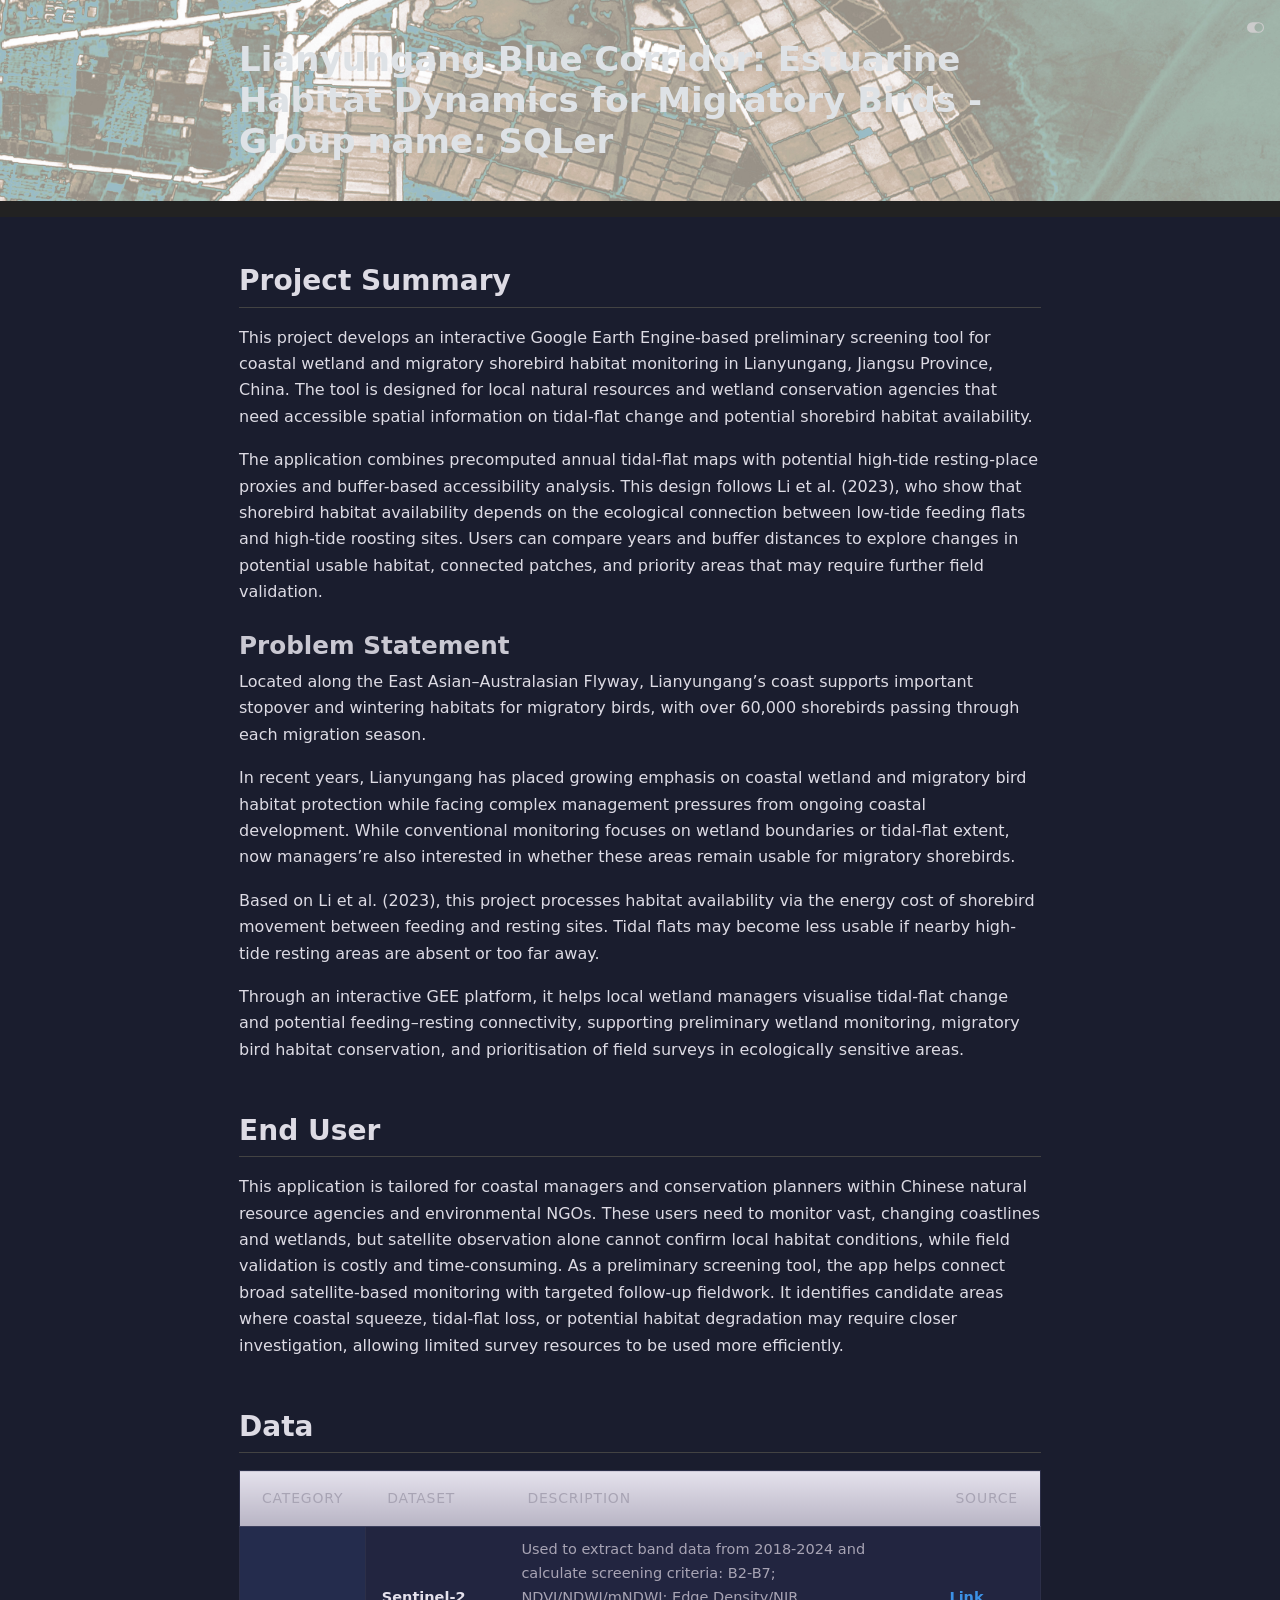
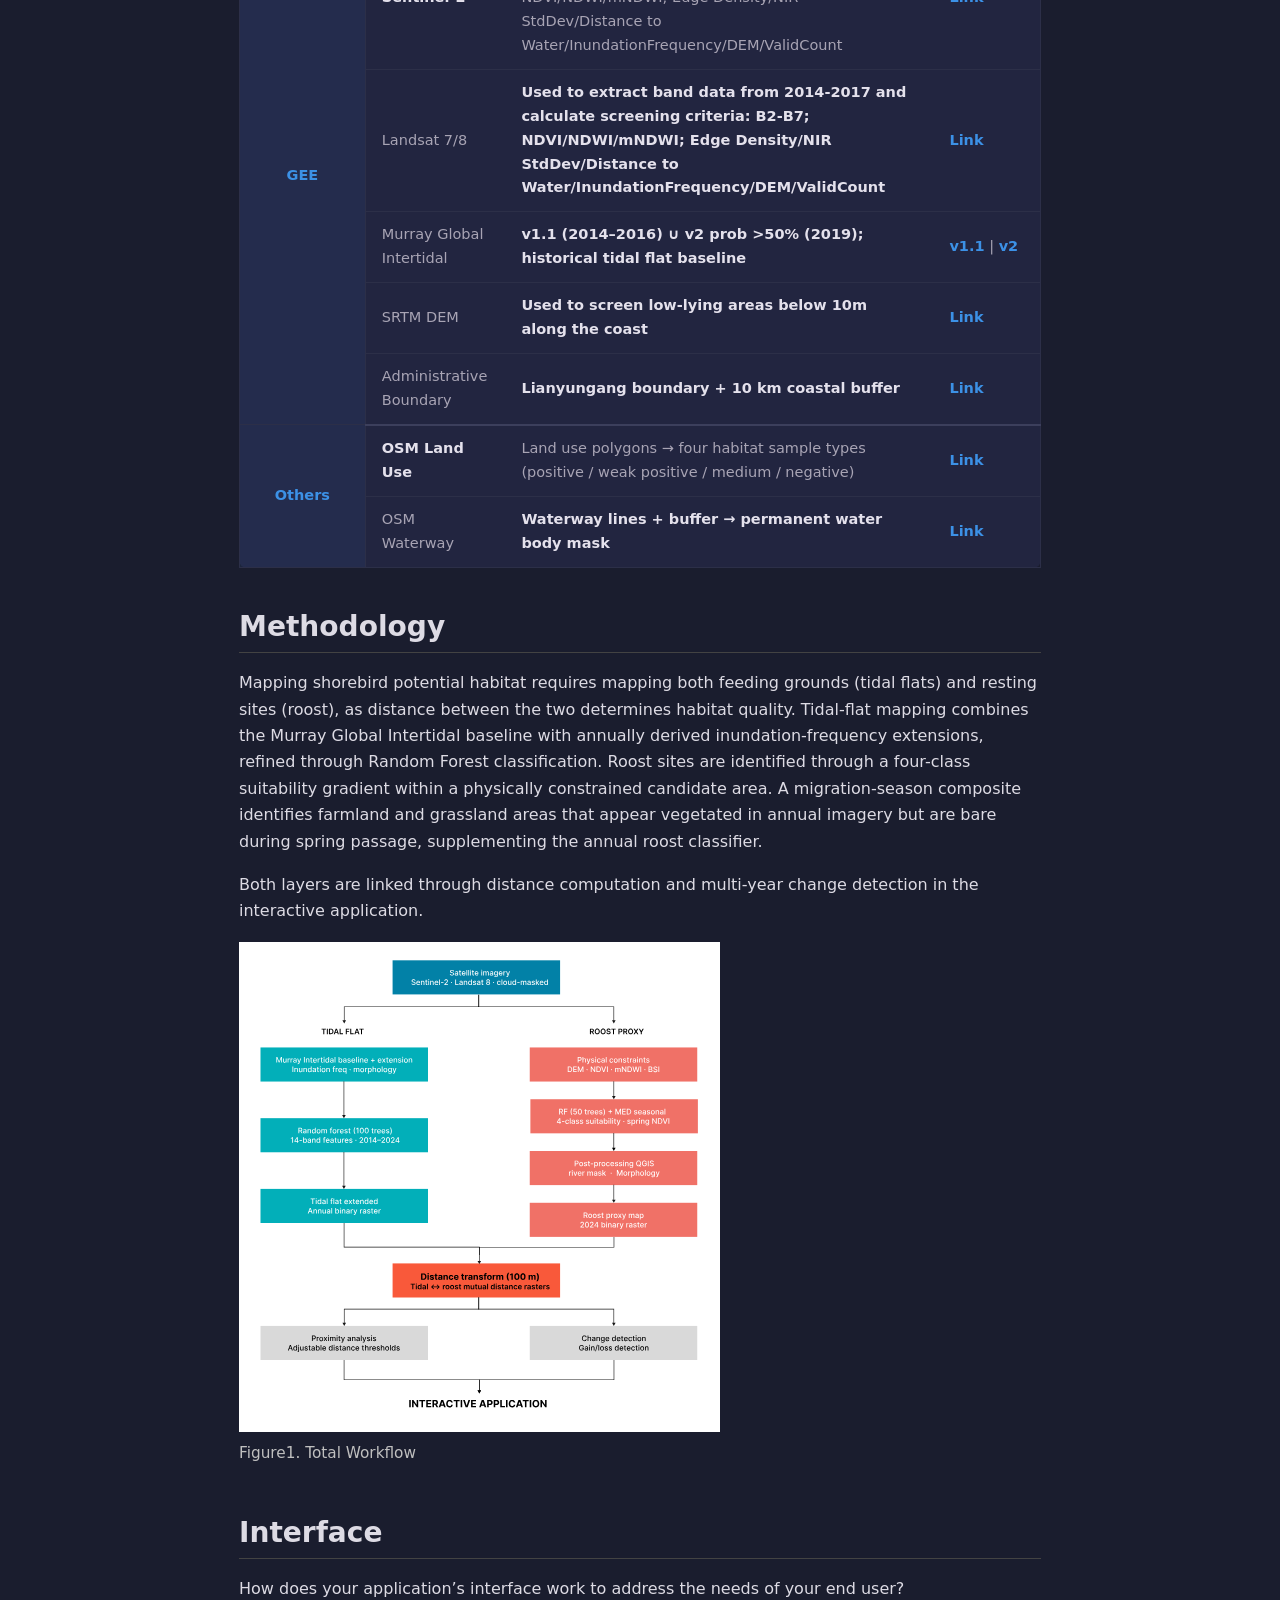
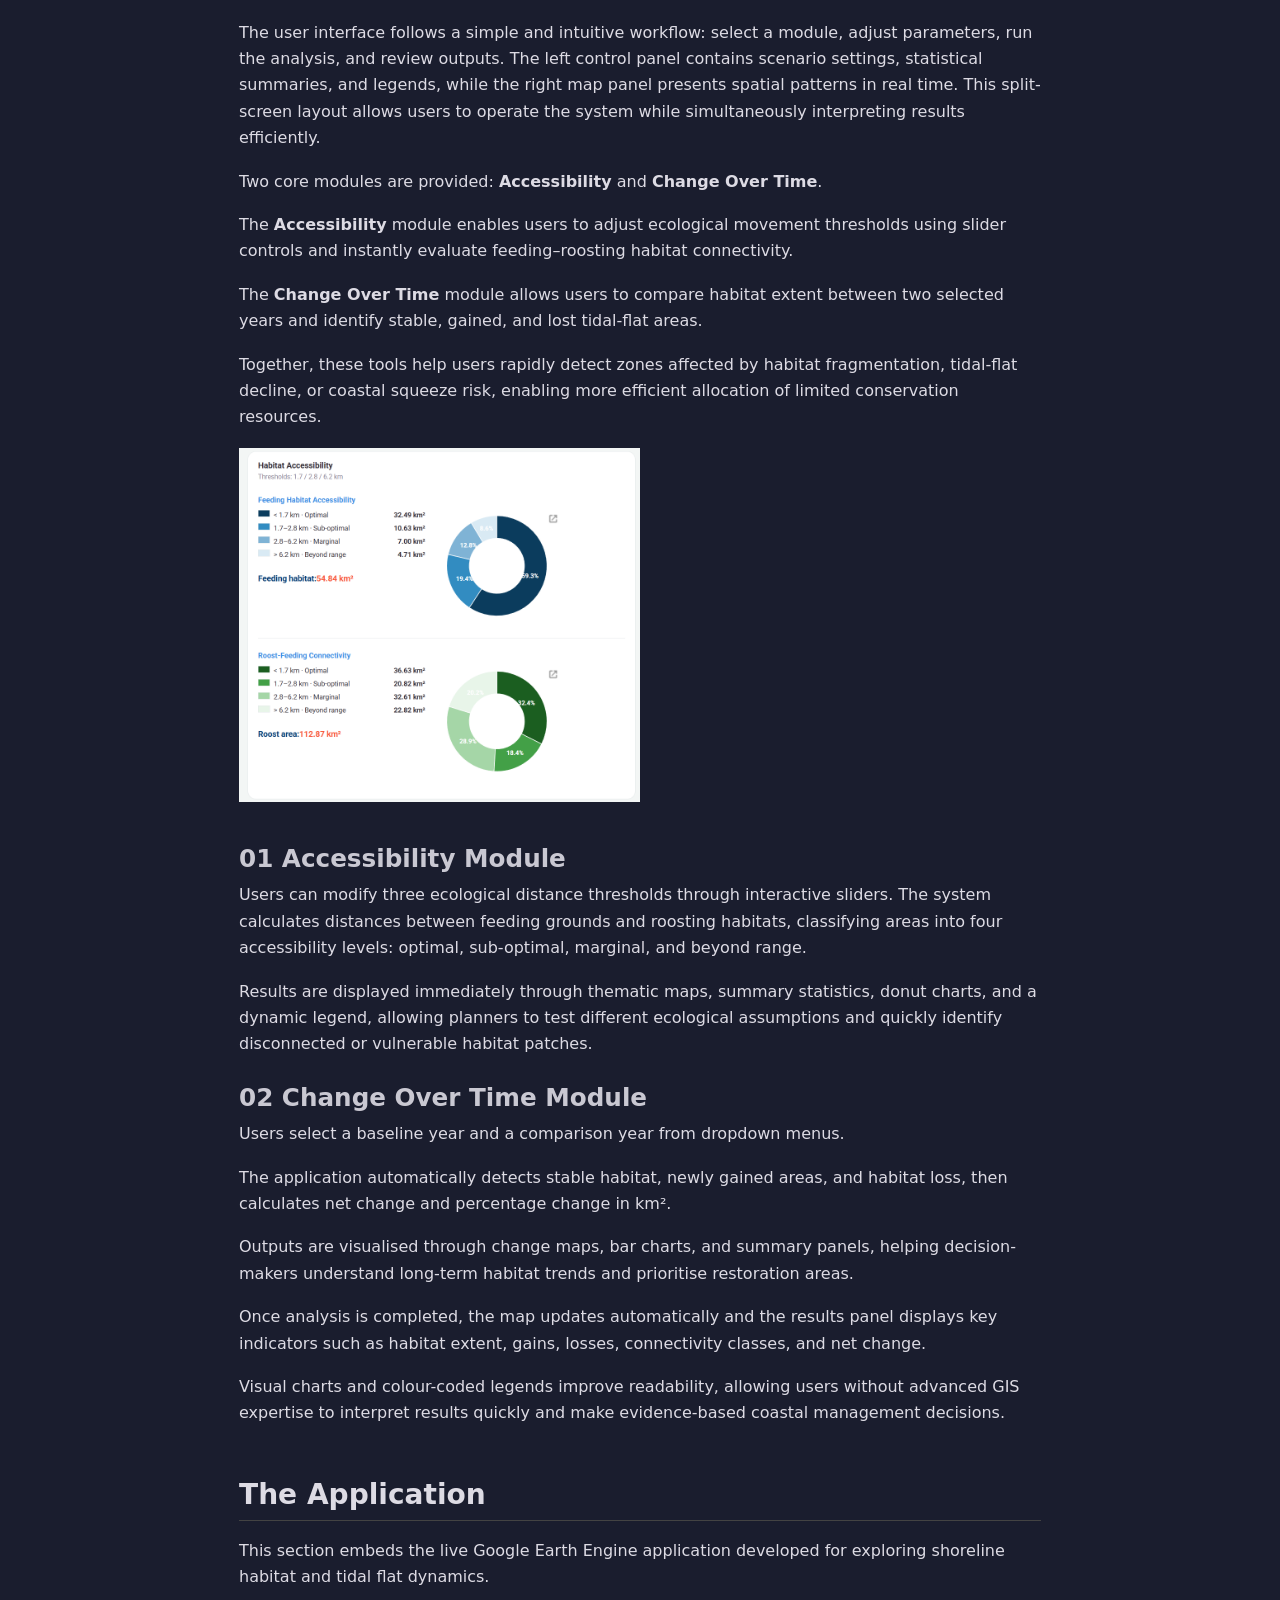
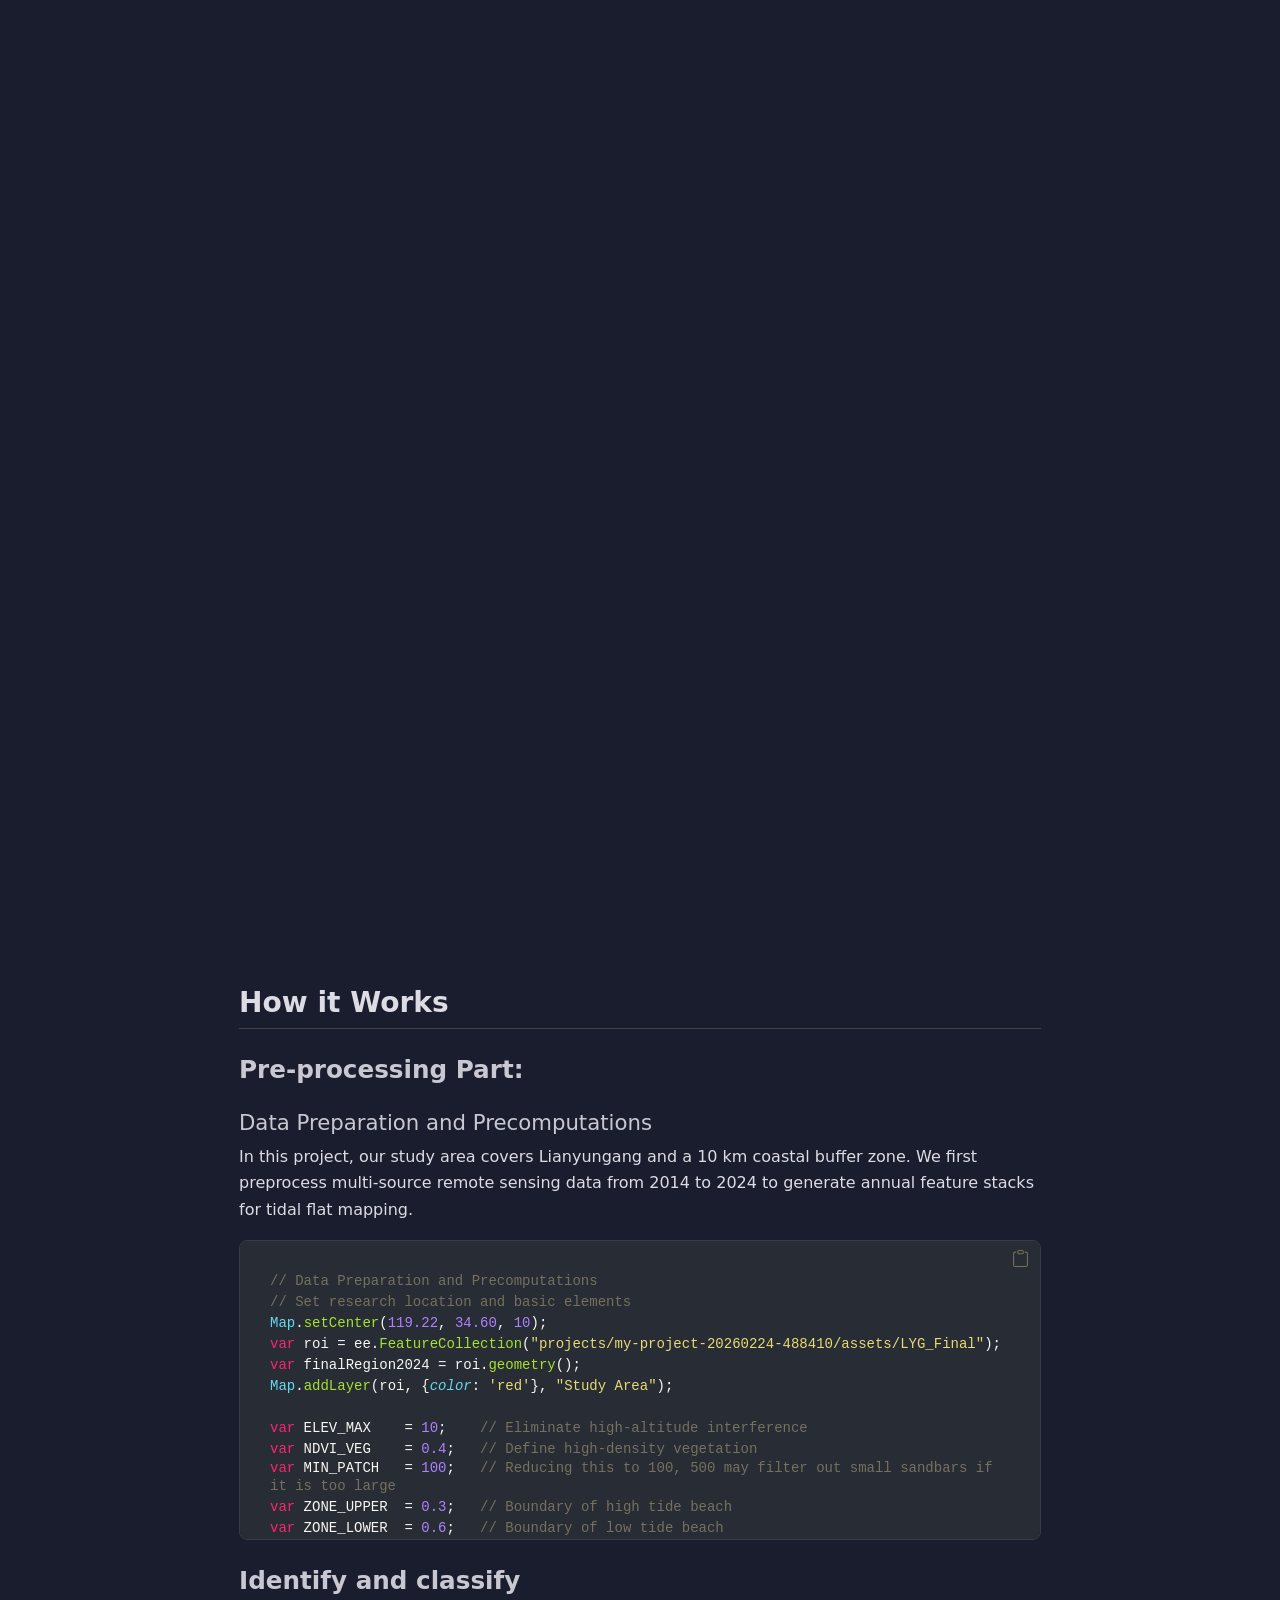
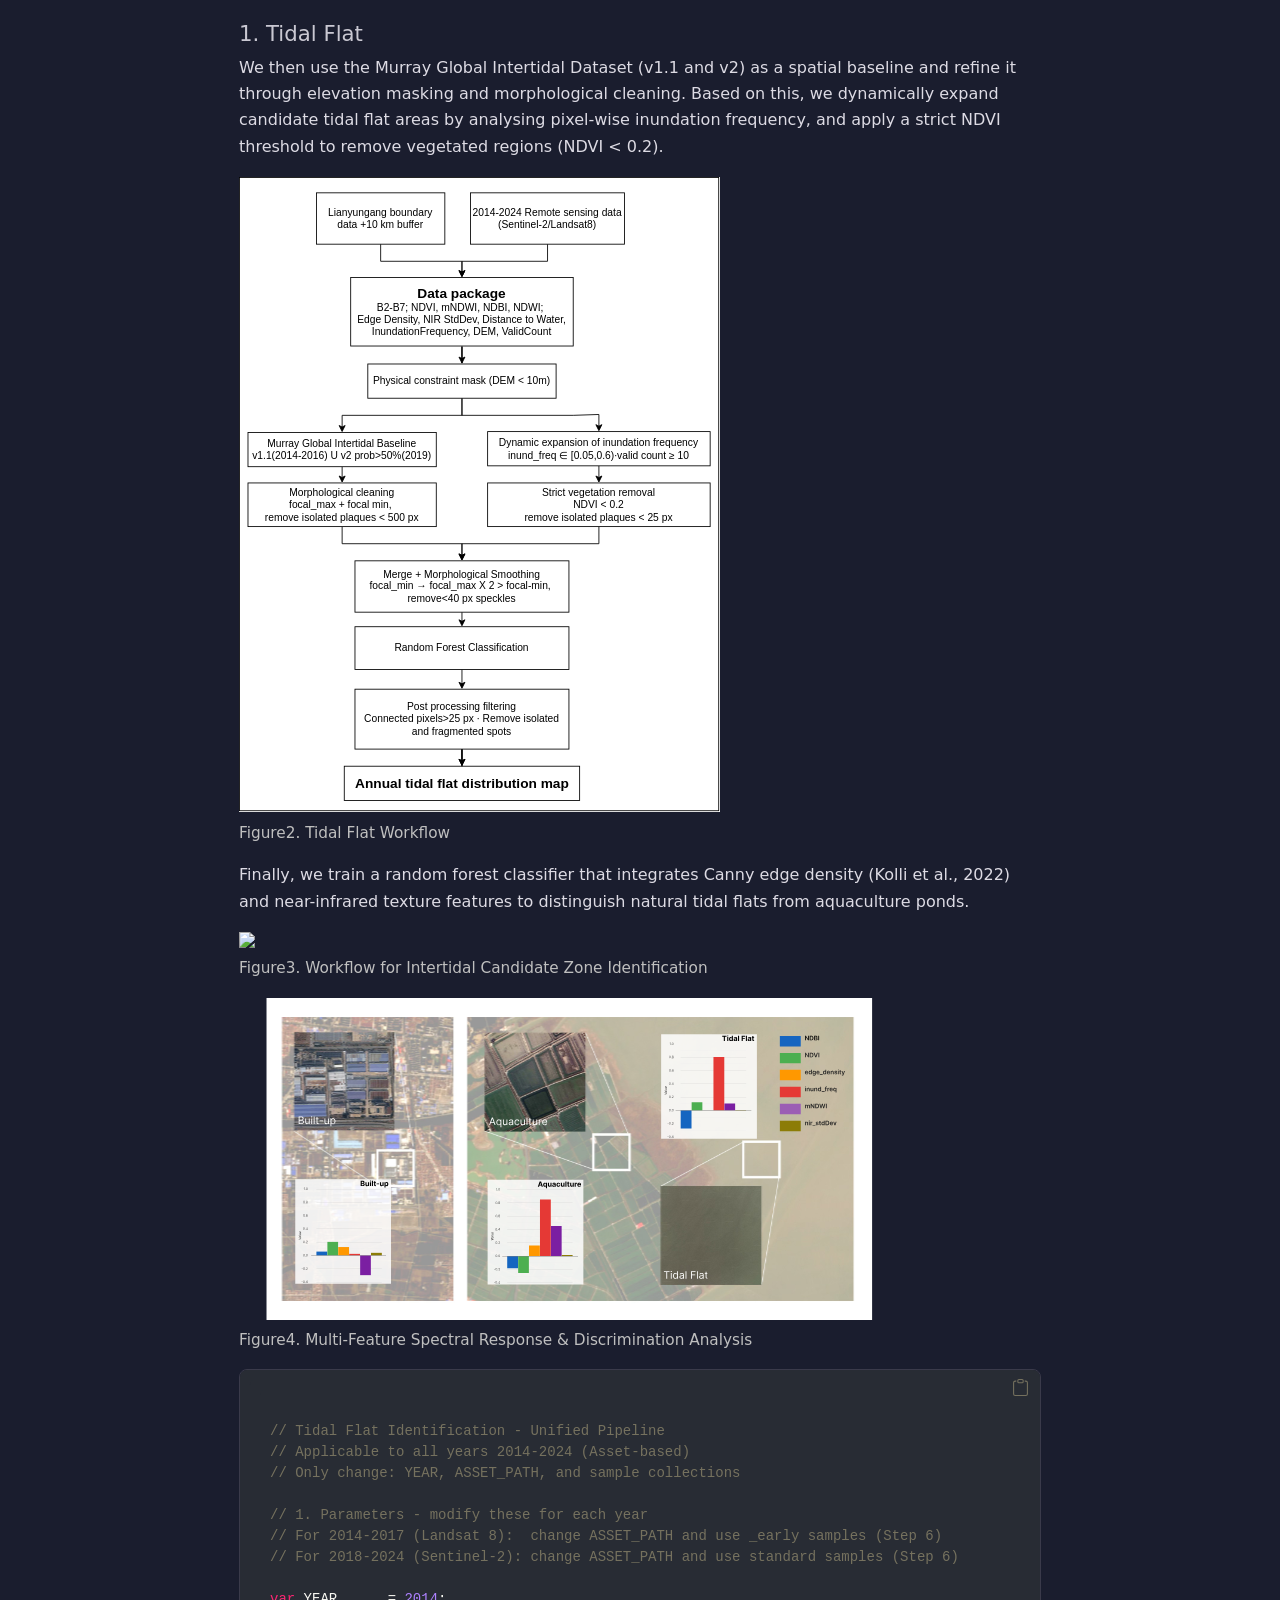
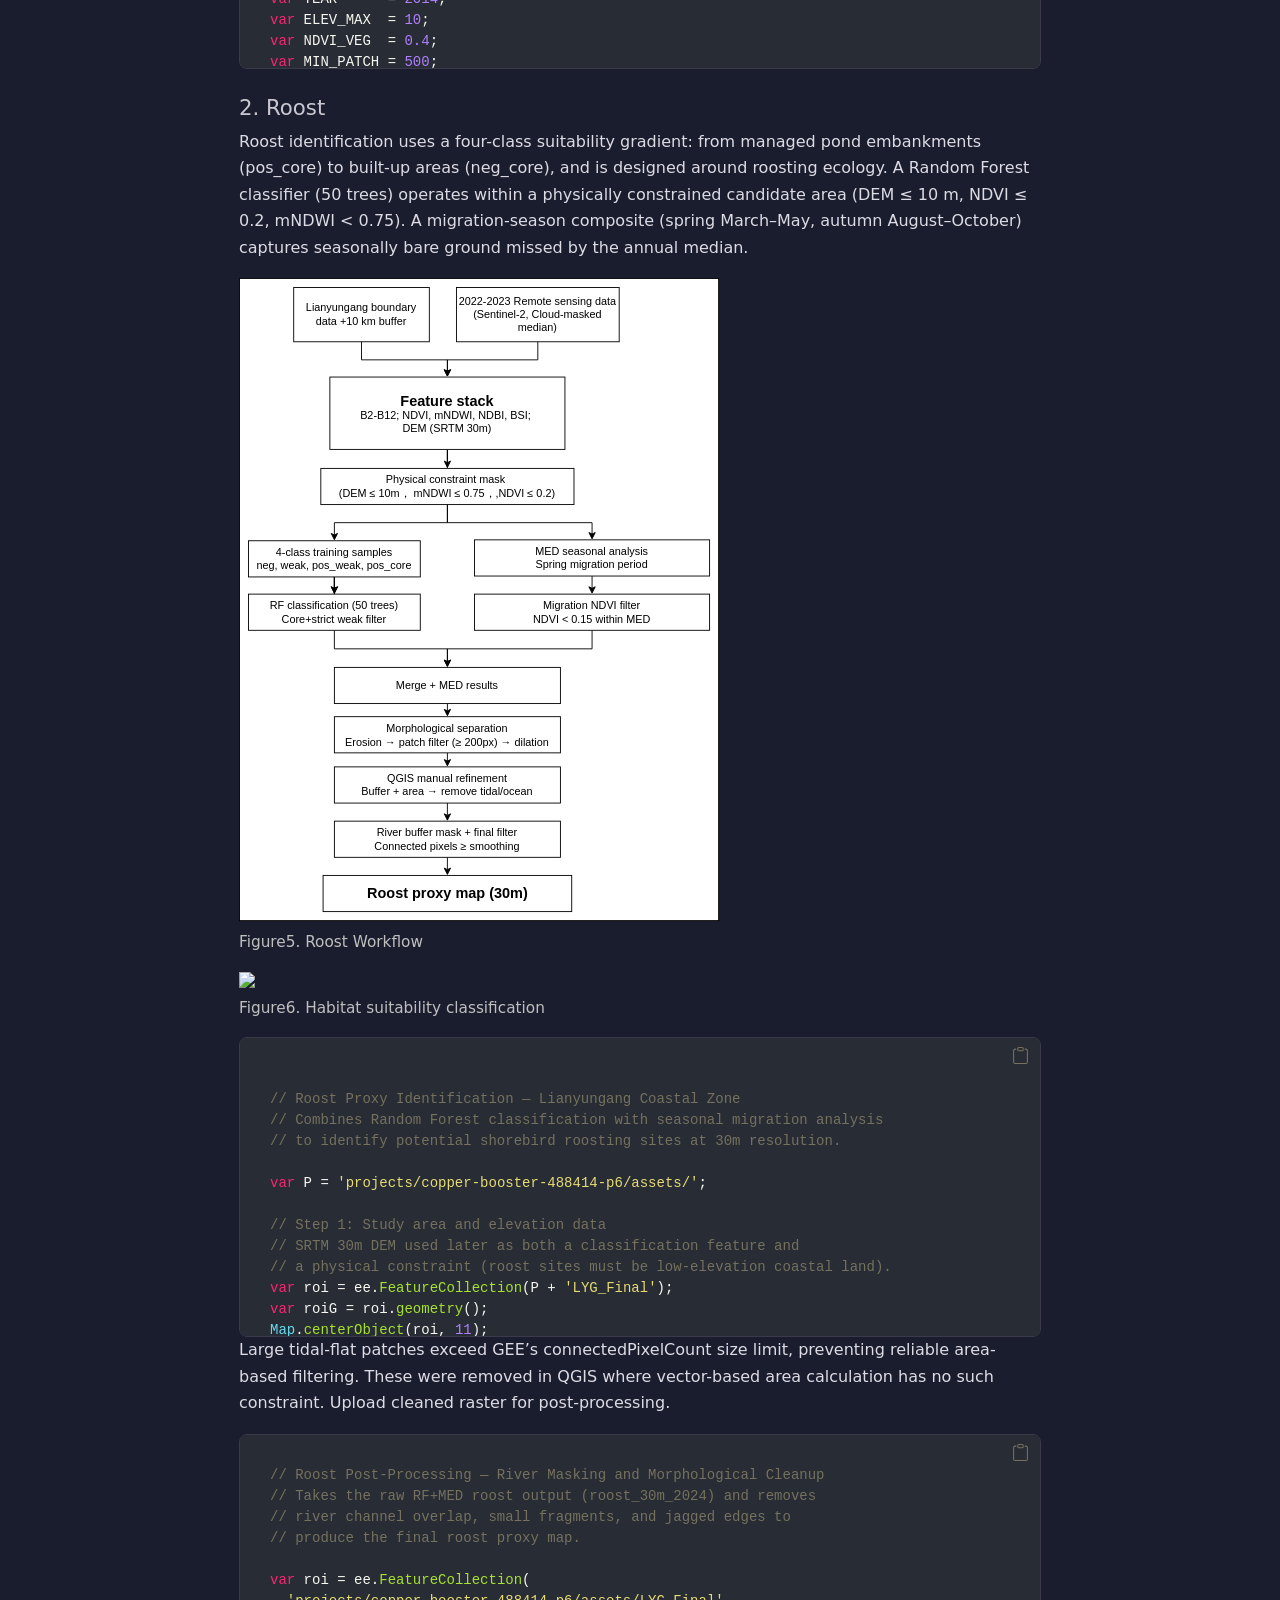
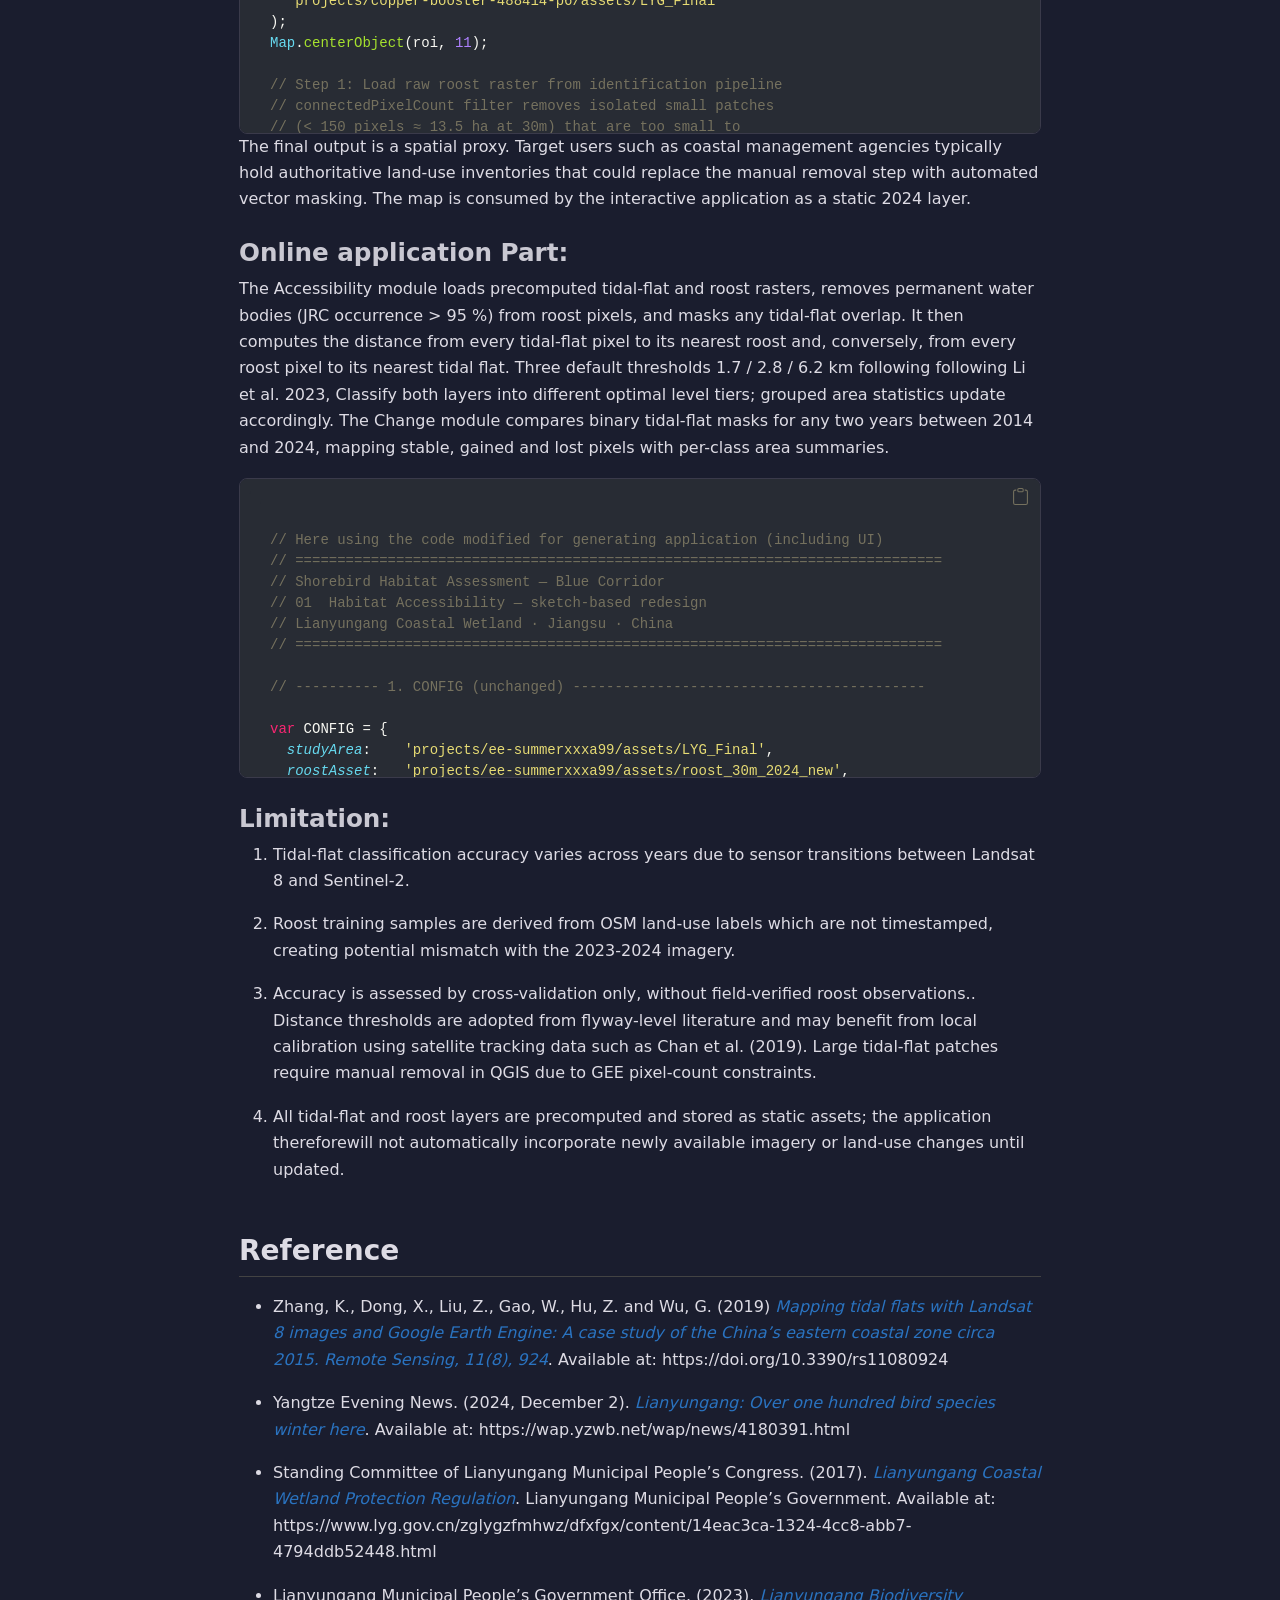
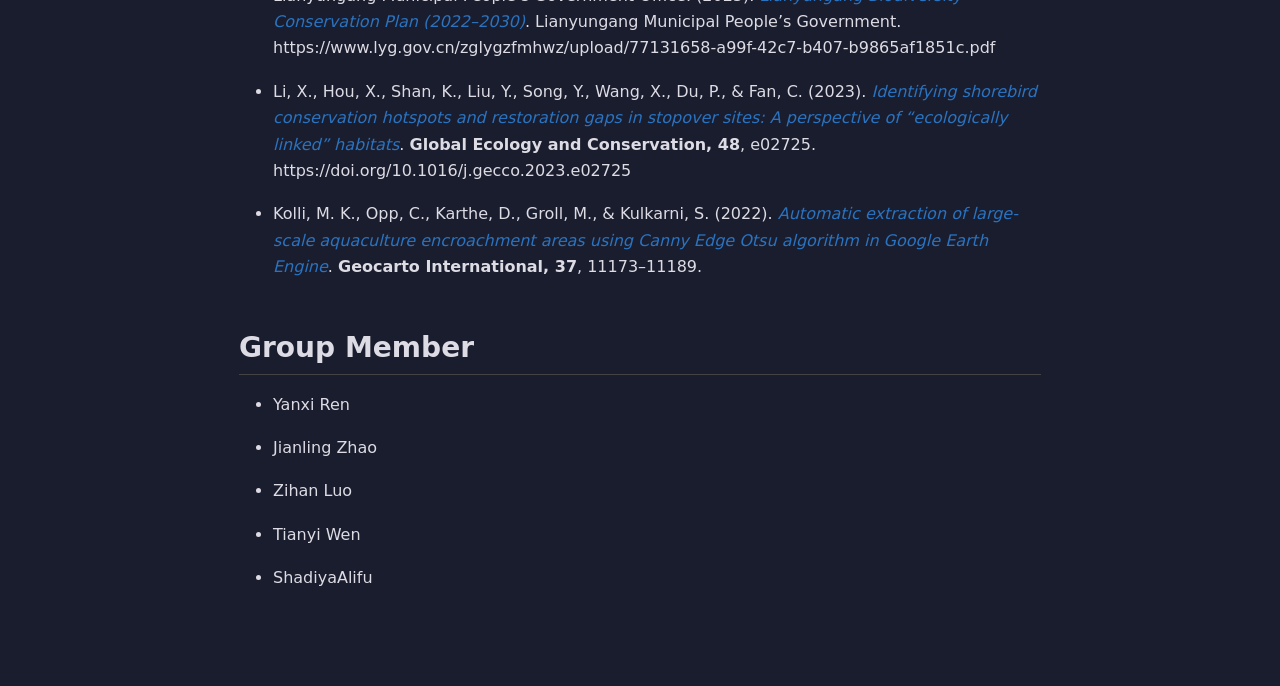
==== commit 02cbfe82: "1" ====
--- a/docs/index.html
+++ b/docs/index.html
@@ -1451,239 +1451,1131 @@
 <h3 class="anchored" data-anchor-id="online-application-part">Online application Part:</h3>
 <p>The Accessibility module loads precomputed tidal-flat and roost rasters, removes permanent water bodies (JRC occurrence &gt; 95 %) from roost pixels, and masks any tidal-flat overlap. It then computes the distance from every tidal-flat pixel to its nearest roost and, conversely, from every roost pixel to its nearest tidal flat. Three default thresholds 1.7 / 2.8 / 6.2 km following following Li et al.&nbsp;2023, Classify both layers into different optimal level tiers; grouped area statistics update accordingly. The Change module compares binary tidal-flat masks for any two years between 2014 and 2024, mapping stable, gained and lost pixels with per-class area summaries.</p>
 <div class="scroll-code">
-<p>```javascript</p>
-<p>// Here using the code modified for generating application (including UI) // ============================================================================= // Shorebird Habitat Assessment — Blue Corridor // 01 Habitat Accessibility — sketch-based redesign // Lianyungang Coastal Wetland · Jiangsu · China // =============================================================================</p>
-<p>// ———- 1. CONFIG (unchanged) ——————————————</p>
-<p>var CONFIG = { studyArea: ‘projects/ee-summerxxxa99/assets/LYG_Final’, roostAsset: ‘projects/ee-summerxxxa99/assets/roost_30m_2024_new’, tidalPrefix: ‘projects/ee-summerxxxa99/assets/tidalflat_all/TidalFlat_’, tidalSuffix: ’‘, referenceYear: ’2024’, availableYears: [ ‘2014’,‘2015’,‘2016’,‘2017’,‘2018’,‘2019’, ‘2020’,‘2021’,‘2022’,‘2023’,‘2024’ ], scale: 100, maxDistPx: 256, crs: ‘EPSG:4326’, defaultT1: 1.7, defaultT2: 2.8, defaultT3: 6.2, // Slider ceiling for each threshold (used by gauges too) maxT1: 5, maxT2: 10, maxT3: 12 };</p>
-<p>// ———- 2. STYLE TOKENS ————————————————-</p>
-<p>var COLOR = { ocean: ‘#3c91e6’, oceanLight: ‘#7ab7e8’, oceanDark: ‘#2a73c0’, green: ‘#9fd356’, greenDark: ‘#7eb53a’, coral: ‘#fa824c’, coralDark: ‘#e36636’, yellow: ‘#f5c84a’, shadow: ‘#342e37’, porcelain: ‘#fafffd’, bg: ‘#f3f6f5’, card: ‘#ffffff’, text: ‘#2a2630’, textSoft: ‘#5b5566’, textMute: ‘#8a8395’, line: ‘#e6eaec’, lineStrong: ‘#cdd5dc’, grey: ‘#9aa6b1’ };</p>
-<p>var STYLE = {</p>
-<p>// ———- Branding ———- brandEyebrow: { fontSize: ‘19px’, fontWeight: ‘bold’, color: ‘#083D77’, margin: ‘0 0 4px 14px’, padding: ‘0’, backgroundColor: COLOR.bg },</p>
-<p>brandTitle: { fontSize: ‘20px’, fontWeight: ‘bold’, color: ‘#083D77’, margin: ‘0 0 4px 14px’, padding: ‘0’, whiteSpace: ‘wrap’, backgroundColor: COLOR.bg },</p>
-<p>brandPlace: { fontSize: ‘11px’, fontWeight: ‘bold’, color: ‘#F95738’, margin: ‘0 0 12px 14px’, padding: ‘0’, backgroundColor: COLOR.bg },</p>
-<p>// ———- Section labels ———- sectionLabel: { fontSize: ‘10px’, fontWeight: ‘bold’, color: COLOR.textMute, margin: ‘14px 0 6px 0’, padding: ‘0’ },</p>
-<p>// ———- Cards ———- card: { backgroundColor: COLOR.card, border: ‘1px solid’ + COLOR.line, padding: ‘14px 16px’, margin: ‘0 0 6px 0’, borderRadius: ‘13px’ },</p>
-<p>cardTitle: { fontSize: ‘13px’, fontWeight: ‘bold’, color: COLOR.shadow, margin: ‘0 0 4px 0’, padding: ‘0’ },</p>
-<p>cardHint: { fontSize: ‘10.5px’, color: COLOR.textMute, margin: ‘0 0 10px 0’, padding: ‘0’, whiteSpace: ‘wrap’ },</p>
-<p>// ———- Tabs ———- tab: { backgroundColor: COLOR.card, color: COLOR.text, fontSize: ‘11px’, padding: ‘6px 6px’, margin: ‘0 2px 0 0’, stretch: ‘horizontal’, borderRadius: ‘4px’ },</p>
-<p>tabActive: { backgroundColor: ‘#BBDEF0’, // the frame color of ‘EXPLORATION MODULE’ color: ‘#083D77’, fontWeight: ‘bold’, fontSize: ‘11px’, padding: ‘3px 3px’, margin: ‘0 8px 0 8px’, stretch: ‘horizontal’, borderRadius: ‘4px’ },</p>
-<p>// ———- Gauges ———- gaugePanel: { margin: ‘0 4px’, padding: ‘0’, width: ‘190px’ },</p>
-<p>gaugeLabel: { fontSize: ‘10.5px’, fontWeight: ‘bold’, color: COLOR.shadow, textAlign: ‘center’, margin: ‘2px 0 0 0’, padding: ‘0’, stretch: ‘horizontal’ },</p>
-<p>slider: { stretch: ‘horizontal’, margin: ‘0 0 4px 0’ },</p>
-<p>// ———- Buttons ———- btnPrimary: { backgroundColor: ‘#083D77’, color: ‘#083D77’, fontWeight: ‘bold’, fontSize: ‘12px’, padding: ‘12px 24px’, margin: ‘12px 0 4px 0’, stretch: ‘horizontal’, borderRadius: ‘12px’ },</p>
-<p>// ———- Dropdown ———- caption: { fontSize: ‘11.5px’, color: COLOR.shadow, fontWeight: ‘bold’, margin: ‘6px 0 2px 0’, padding: ‘0’ },</p>
-<p>select: { stretch: ‘horizontal’, margin: ‘0 0 6px 0’ },</p>
-<p>// ———- Results ———- subHeader: { fontSize: ‘12px’, fontWeight: ‘bold’, color: COLOR.ocean, margin: ‘10px 0 6px 0’, padding: ‘0’, stretch: ‘horizontal’ },</p>
-<p>classRow: { fontSize: ‘11px’, color: COLOR.textSoft, margin: ‘2px 0’, padding: ‘0’ },</p>
-<p>classDot: function(c) { return { backgroundColor: c, padding: ‘5px 9px’, margin: ‘3px 6px 3px 0’, border: ‘1px solid’ + COLOR.line }; },</p>
-<p>totalLabel: { fontSize: ‘13px’, color:‘#083D77’, fontWeight: ‘bold’, margin: ‘20px 0 0 0’, padding: ‘0’ },</p>
-<p>emptyTitle: { fontSize: ‘13px’, fontWeight: ‘bold’, color: COLOR.shadow, margin: ‘2px 0 4px 0’, padding: ‘0’ },</p>
-<p>emptyState: { fontSize: ‘12px’, color: COLOR.textMute, margin: ‘0 0 4px 0’, padding: ‘0’, whiteSpace: ‘wrap’ },</p>
-<p>resultRow: { fontSize: ‘11.5px’, color: ‘#8C8C8C’, margin: ‘1px 0’, padding: ‘0’ },</p>
-<p>resultGood: { fontSize: ‘11.5px’, color: ‘#2EC4B6’, fontWeight: ‘bold’, margin: ‘1px 0’, padding: ‘0’ },</p>
-<p>resultBad: { fontSize: ‘11.5px’, color: ‘#FF595E’, fontWeight: ‘bold’, margin: ‘1px 0’, padding: ‘0’ },</p>
-<p>resultEm: { fontSize: ‘12px’, fontWeight: ‘bold’, color: COLOR.shadow, margin: ‘4px 0’, padding: ‘0’ },</p>
-<p>// ———- Inspector ———- inspectorPanel: { position: ‘bottom-right’, padding: ‘10px 14px’, width: ‘270px’, backgroundColor: COLOR.porcelain, border: ‘1px solid’ + COLOR.line, margin: ‘0 12px 12px 0’ },</p>
-<p>inspectorTitle: { fontSize: ‘11px’, fontWeight: ‘bold’, color: COLOR.textMute, margin: ‘0 0 6px 0’, padding: ‘0’ },</p>
-<p>inspectorBody: { fontSize: ‘11px’, color: COLOR.textSoft, margin: ‘0’, padding: ‘0’, whiteSpace: ‘wrap’ }</p>
-<p>};</p>
-<p>// ———- 3. DATA LOADING (unchanged) ————————————-</p>
-<p>var studyArea = ee.FeatureCollection(CONFIG.studyArea).geometry();</p>
-<p>function loadTidalFlat(year) { var id = CONFIG.tidalPrefix + year + CONFIG.tidalSuffix; return ee.Image(id).select(0).eq(1).selfMask().clip(studyArea); }</p>
-<p>var tidalRef = loadTidalFlat(CONFIG.referenceYear);</p>
-<p>var roostRaw = ee.Image(CONFIG.roostAsset).select(0).eq(1).selfMask();</p>
-<p>var permWater = ee.Image(‘JRC/GSW1_4/GlobalSurfaceWater’) .select(‘occurrence’).gt(95);</p>
-<p>var roost = roostRaw .updateMask(permWater.not()) .updateMask(tidalRef.unmask(0).not()) .clip(studyArea);</p>
-<p>// ———- 4. DISTANCE RASTERS (lazy) ————————————–</p>
-<p>function computeDistToRoost() { return roost .fastDistanceTransform(CONFIG.maxDistPx).sqrt() .multiply(ee.Image.pixelArea().sqrt()) .reproject({crs: CONFIG.crs, scale: CONFIG.scale}); } function computeDistToTidal() { return tidalRef .fastDistanceTransform(CONFIG.maxDistPx).sqrt() .multiply(ee.Image.pixelArea().sqrt()) .reproject({crs: CONFIG.crs, scale: CONFIG.scale}); }</p>
-<p>// ———- 5. UI HELPERS —————————————————</p>
-<p>function makeDivider(extra) { return ui.Panel({style: { height: ‘1px’, backgroundColor: COLOR.line, margin: extra || ‘8px 0’, stretch: ‘horizontal’ }}); }</p>
-<p>function sectionLabel(text) { return ui.Label(text.toUpperCase(), STYLE.sectionLabel); }</p>
-<p>function card(widgets) { var p = ui.Panel({style: STYLE.card}); for (var i = 0; i &lt; widgets.length; i++) p.add(widgets[i]); return p; }</p>
-<p>function clearLayers() { var layers = map.layers(); while (layers.length() &gt; BASE_LAYER_N) { layers.remove(layers.get(layers.length() - 1)); } }</p>
-<p>function groupedArea(classImage, callback) { var areaImg = ee.Image.pixelArea() .addBands(classImage.rename(‘cls’)); var stats = areaImg.reduceRegion({ reducer: ee.Reducer.sum().group({groupField: 1}), geometry: studyArea, scale: CONFIG.scale, maxPixels: 1e9 }); stats.evaluate(function(result) { var out = {}; if (result &amp;&amp; result.groups) { result.groups.forEach(function(g) { out[g.group] = g.sum / 1e6; }); } callback(out); }); }</p>
-<p>/** Donut chart for the Scenario Summary blocks */ function makeDonut(names, values, colours) { var data = [[‘Class’, ‘Area’]]; for (var i = 0; i &lt; names.length; i++) data.push([names[i], values[i]]); return ui.Chart(data) .setChartType(‘PieChart’) .setOptions({ colors: colours, pieHole: 0.55, legend: {position: ‘none’}, pieSliceText: ‘percentage’, pieSliceTextStyle: {color: ‘#ffffff’, fontSize: 10, bold: true}, backgroundColor: COLOR.card, width: 200, height: 180, chartArea: {left: 4, top: 4, width: ‘96%’, height: ‘90%’}, fontName: ‘Roboto’ }); }</p>
-<p>/** Bar chart for the Scenario Summary blocks */ function makeBarChart(names, values, colours) { var data = [[‘Class’, ‘Area’, {role: ‘style’}]];</p>
-<p>for (var i = 0; i &lt; names.length; i++) { data.push([names[i], values[i], ‘color:’ + colours[i]]); }</p>
-<p>return ui.Chart(data) .setChartType(‘ColumnChart’) .setOptions({ backgroundColor: COLOR.card, width: 420, height: 240, legend: {position: ‘none’}, chartArea: {left: 55, top: 20, width: ‘78%’, height: ‘70%’}, hAxis: { textStyle: {fontSize: 11, bold: true, color: ‘#083D77’} }, vAxis: { title: ‘Area (km²)’, titleTextStyle: {italic: false, fontSize: 11}, textStyle: {fontSize: 10}, gridlines: {color: ‘#E5E7EB’} }, bar: {groupWidth: ‘58%’} }); }</p>
-<p>/** Number + colored fill that sits flush against the slider below */ function makeIntegratedMeter(value, maxVal, color) {</p>
-<p>var TOTAL_W = METER_W; // ← 和 slider 一致 var fillW = Math.max(2, Math.round((value / maxVal) * TOTAL_W)); var restW = Math.max(0, TOTAL_W - fillW);</p>
-<p>var bigNum = ui.Label(value.toFixed(1) + ’ km’, { fontSize: ‘18px’, fontWeight: ‘bold’, color: color, textAlign: ‘center’, margin: ‘4px 0 4px 0’, padding: ‘0’, width: TOTAL_W + ‘px’ });</p>
-<p>var bar = ui.Panel({ widgets: [ ui.Label(’‘, { backgroundColor: color, width: fillW + ’px’, height: ‘8px’, margin: ‘0’, padding: ‘0’ }), ui.Label(’‘, { backgroundColor: COLOR.line, width: restW + ’px’, height: ‘8px’, margin: ‘0’, padding: ‘0’ }) ], layout: ui.Panel.Layout.Flow(‘horizontal’), style: { width: TOTAL_W + ‘px’, padding: ‘0’, margin: ‘0’ } });</p>
-<p>return ui.Panel({ widgets: [bigNum, bar], style: { width: TOTAL_W + ‘px’, padding: ‘0’, margin: ‘0’ } }); }</p>
-<p>/** Render a class-breakdown row: colour dot + label + value */ function classRow(colour, range, name, value) { return ui.Panel({ widgets: [ ui.Label(’‘, STYLE.classDot(colour)), ui.Label(range +’ · ’ + name, { fontSize: ‘11px’, color: COLOR.shadow, margin: ‘4px 6px 4px 0’, padding: ‘0’, stretch: ‘horizontal’ }), ui.Label(value.toFixed(2) + ’ km²’, { fontSize: ‘11px’, fontWeight: ‘bold’, color: COLOR.shadow, margin: ‘4px 0’, padding: ‘0’, textAlign: ‘right’ }) ], layout: ui.Panel.Layout.Flow(‘horizontal’), style: {stretch: ‘horizontal’, padding: ‘0’, margin: ‘0’} }); }</p>
-<p>/** Two-column block: class breakdown list (left) + donut (right) */ function summaryBlock(headerText, names, ranges, values, colours, totalLabel) { var leftCol = ui.Panel({ style: {width: ‘270px’, padding: ‘0’, margin: ‘0 8px 0 0’} }); for (var i = 0; i &lt; names.length; i++) { leftCol.add(classRow(colours[i], ranges[i], names[i], values[i])); } var total = values.reduce(function(a,b){return a+b;},0); leftCol.add( ui.Panel({ widgets: [</p>
-<pre><code>    ui.Label(totalLabel + ': ', {
-      fontSize: '13px',
-      fontWeight: 'bold',
-      color: '#083D77',
-      margin: '0',
-      padding: '0'
-    }),
-
-    ui.Label(total.toFixed(2) + ' km²', {
-      fontSize: '13px',
-      fontWeight: 'bold',
-      color: '#F95738',
-      margin: '0',
-      padding: '0'
-    })
-
-  ],
-  layout: ui.Panel.Layout.Flow('horizontal'),
-  style: {
-    margin: '20px 0 0 0',
-    padding: '0'
-  }
-})</code></pre>
-<p>);</p>
-<p>var rightCol = ui.Panel({ widgets: [makeDonut(names, values, colours)], style: {padding: ‘0’, margin: ‘0’} });</p>
-<p>var block = ui.Panel({ style: {stretch: ‘horizontal’, padding: ‘0’, margin: ‘4px 0 8px 0’} }); block.add(ui.Label(headerText, STYLE.subHeader)); block.add(ui.Panel({ widgets: [leftCol, rightCol], layout: ui.Panel.Layout.Flow(‘horizontal’), style: {stretch: ‘horizontal’, padding: ‘0’, margin: ‘0’} })); return block; }</p>
-<p>function buildLegend(title, colours, labels) { legendPanel.clear(); legendPanel.add(ui.Label(title, STYLE.cardTitle)); for (var i = 0; i &lt; colours.length; i++) { legendPanel.add(ui.Panel({ widgets: [ ui.Label(’‘, { backgroundColor: colours[i], padding: ’7px 24px’, margin: ‘2px 8px 2px 0’, border: ‘1px solid’ + COLOR.line }), ui.Label(labels[i], { fontSize: ‘11px’, color: COLOR.textSoft, margin: ‘4px 0’, padding: ‘0’ }) ], layout: ui.Panel.Layout.Flow(‘horizontal’), style: {padding: ‘0’, margin: ‘0’} })); } }</p>
-<p>// ———- 6. UI FRAMEWORK ————————————————-</p>
-<p>ui.root.clear();</p>
-<p>var map = ui.Map(); map.setCenter(119.26, 34.80, 12); map.setOptions(‘HYBRID’); map.setControlVisibility({ drawingToolsControl: false, layerList: true, zoomControl: true, scaleControl: true, mapTypeControl: false, fullscreenControl: true });</p>
-<p>var BASE_LAYER_N = 0;</p>
-<p>// Wider sidebar to fit 3 gauges in a row var ctrlPanel = ui.Panel({ style: { width: ‘680px’, padding: ‘20px 18px 20px 20px’, backgroundColor: COLOR.bg } });</p>
-<p>// — Title block (Blue Corridor branding) ctrlPanel.add(ui.Label(‘BLUE CORRIDOR:’, STYLE.brandEyebrow)); ctrlPanel.add(ui.Label( ‘Estuarine Habitat Dynamics for Migratory Birds’, STYLE.brandTitle)); ctrlPanel.add(ui.Label( ‘Lianyungang Coastal Wetland · Jiangsu · China’, STYLE.brandPlace));</p>
-<p>ctrlPanel.add(makeDivider(‘4px 0 12px 0’));</p>
-<p>// — Module tabs (3 buttons, active state highlighted)</p>
-<p>var modeBtns = {}; function setActiveMode(mode) { modeBtns.proximity.style().set(mode === ‘proximity’ ? STYLE.tabActive : STYLE.tab); modeBtns.change.style().set(mode === ‘change’ ? STYLE.tabActive : STYLE.tab);</p>
-<p>proxPanel.style().set(‘shown’, mode === ‘proximity’); chgPanel.style().set(‘shown’, mode === ‘change’);</p>
-<p>clearLayers();</p>
-<p>resultsPanel.clear(); resultsPanel.add(ui.Label(‘Ready to analyse.’, STYLE.emptyTitle)); resultsPanel.add(ui.Label( ‘Select a module and run analysis.’, STYLE.emptyState ));</p>
-<p>legendPanel.clear(); legendPanel.add(ui.Label( ‘Legend appears here once an analysis is run.’, STYLE.emptyState )); }</p>
-<p>modeBtns.proximity = ui.Button({ label: ‘01 ACCESSIBILITY’, onClick: function() { setActiveMode(‘proximity’); }, style: STYLE.tabActive }); modeBtns.change = ui.Button({ label: ‘02 CHANGE OVER TIME’, onClick: function() { setActiveMode(‘change’); }, style: STYLE.tab });</p>
-<p>ctrlPanel.add(ui.Panel({ widgets: [</p>
-<pre><code>ui.Label('EXPLORATION MODULE', {
-  fontSize: '13px',
-  fontWeight: 'bold',
-  color: COLOR.shadow,
-  margin: '0 0 12px 0',
-  padding: '0'
-}),
-
-ui.Panel({
-  widgets: [modeBtns.proximity, modeBtns.change],
-  layout: ui.Panel.Layout.Flow('horizontal'),
-  style: {
-    stretch: 'horizontal',
-    padding: '0',
-    margin: '0'
-  }
-})</code></pre>
-<p>],</p>
-<p>style: { stretch: ‘horizontal’, padding: ‘16px’, margin: ‘0 0 12px 0’, backgroundColor: COLOR.card, border: ‘1px solid’ + COLOR.line, borderRadius: ‘12px’ }</p>
-<p>}));</p>
-<p>// ———- 6A. PROXIMITY PANEL — gauge-style thresholds ——————- var METER_W = 120; // 色带宽度 var SLIDER_W = 190; // slider 总宽度，包含右侧数值区域</p>
-<p>var SLIDER_STYLE = { width: SLIDER_W + ‘px’, margin: ‘-12px 0 2px 0’, fontSize: ‘0px’, color: COLOR.porcelain };</p>
-<p>var rowT1 = {slider: ui.Slider({ min: 0.5, max: CONFIG.maxT1, value: CONFIG.defaultT1, step: 0.1, style: SLIDER_STYLE })};</p>
-<p>var rowT2 = {slider: ui.Slider({ min: 0.5, max: CONFIG.maxT2, value: CONFIG.defaultT2, step: 0.1, style: SLIDER_STYLE })};</p>
-<p>var rowT3 = {slider: ui.Slider({ min: 1.0, max: CONFIG.maxT3, value: CONFIG.defaultT3, step: 0.2, style: SLIDER_STYLE })};</p>
-<p>// Gauge containers — chart is at index 0 of each, swapped on slider change var gauge1Panel = ui.Panel({style: STYLE.gaugePanel}); var gauge2Panel = ui.Panel({style: STYLE.gaugePanel}); var gauge3Panel = ui.Panel({style: STYLE.gaugePanel});</p>
-<p>gauge1Panel.add(makeIntegratedMeter(CONFIG.defaultT1, CONFIG.maxT1, ‘#F07167’)); gauge1Panel.add(rowT1.slider); gauge1Panel.add(ui.Label(‘Optimal threshold (km)’, STYLE.gaugeLabel));</p>
-<p>gauge2Panel.add(makeIntegratedMeter(CONFIG.defaultT2, CONFIG.maxT2, ‘#00AFB9’)); gauge2Panel.add(rowT2.slider); gauge2Panel.add(ui.Label(‘Sub-optimal threshold (km)’, STYLE.gaugeLabel));</p>
-<p>gauge3Panel.add(makeIntegratedMeter(CONFIG.defaultT3, CONFIG.maxT3, ‘#0081A7’)); gauge3Panel.add(rowT3.slider); gauge3Panel.add(ui.Label(‘Marginal threshold (km)’, STYLE.gaugeLabel));</p>
-<p>// Live-update each gauge when its slider changes rowT1.slider.onChange(function(v) { gauge1Panel.widgets().set(0, makeIntegratedMeter(v, CONFIG.maxT1, ‘#F07167’)); });</p>
-<p>rowT2.slider.onChange(function(v) { gauge2Panel.widgets().set(0, makeIntegratedMeter(v, CONFIG.maxT2, ‘#00AFB9’)); });</p>
-<p>rowT3.slider.onChange(function(v) { gauge3Panel.widgets().set(0, makeIntegratedMeter(v, CONFIG.maxT3, ‘#0081A7’)); });</p>
-<p>var gaugesRow = ui.Panel({ widgets: [gauge1Panel, gauge2Panel, gauge3Panel], layout: ui.Panel.Layout.Flow(‘horizontal’), style: {stretch: ‘horizontal’, padding: ‘0’, margin: ‘10px 0 0 0’} });</p>
-<p>var btnProximity = ui.Button({ label: ’ ▶ Genetrate Scenario’, style: { backgroundColor: ‘#ffffff’, color: ‘#083D77’, fontWeight: ‘bold’, fontSize: ‘12px’, padding: ‘10px 24px’, margin: ‘24px 0 4px 0’, stretch: ‘horizontal’, border: ‘0px’ } });</p>
-<p>var proxPanel = card([ ui.Label(‘Ecological Movement Thresholds’, STYLE.cardTitle), ui.Label( ‘Adjust the gauges to test how movement-distance assumptions’ + ‘reshape the habitat-accessibility classification.’, STYLE.cardHint ), gaugesRow, btnProximity]); ctrlPanel.add(proxPanel);</p>
-<p>// ———- 6B. CHANGE PANEL (kept from previous redesign) —————–</p>
-<p>var dropA = { caption: ui.Label(‘Baseline year’, STYLE.caption), select: ui.Select({items: CONFIG.availableYears, value: CONFIG.availableYears[0], style: STYLE.select}) }; var dropB = { caption: ui.Label(‘Comparison year’, STYLE.caption), select: ui.Select({items: CONFIG.availableYears, value: CONFIG.availableYears[CONFIG.availableYears.length-1], style: STYLE.select}) };</p>
-<p>var btnChange = ui.Button({ label: ‘▶ Detect Habitat Change’, style: { backgroundColor: ‘#ffffff’, color: ‘#083D77’, fontWeight: ‘bold’, fontSize: ‘12px’, padding: ‘10px 24px’, margin: ‘24px 0 4px 0’, stretch: ‘horizontal’, border: ‘0px’ } }); // ← 这里结束 btnChange</p>
-<p>var chgPanel = card([ ui.Label(‘Compare Habitat Extent Over Time’, STYLE.cardTitle), ui.Label( ‘Choose a baseline year and a comparison year. The map will reveal’ + ‘stable, newly gained, and lost tidal-flat areas.’, STYLE.cardHint), ui.Panel({ widgets: [ ui.Panel({ widgets: [dropA.caption, dropA.select], style: { width: ‘45%’, margin: ‘0 50px 0 0’, padding: ‘0’ } }), ui.Panel({ widgets: [dropB.caption, dropB.select], style: { width: ‘45%’, margin: ‘0’, padding: ‘0’ } }) ], layout: ui.Panel.Layout.Flow(‘horizontal’), style: { stretch: ‘horizontal’, margin: ‘8px 6 12px 6’, padding: ‘0’ } }), btnChange]); chgPanel.style().set(‘shown’, false); ctrlPanel.add(chgPanel);</p>
-<p>// ———- 6D. SCENARIO SUMMARY ——————————————-</p>
-<p>var resultsPanel = ui.Panel({ widgets: [ ui.Label(‘SCENARIO SUMMARY’, { fontSize: ‘13px’, fontWeight: ‘bold’, color: COLOR.shadow, margin: ‘0 0 12px 0’, padding: ‘0’ }) ], style: STYLE.card });</p>
-<p>ctrlPanel.add(resultsPanel);</p>
-<p>// ———- 6E. DYNAMIC LEGEND ———————————————</p>
-<p>var legendPanel = ui.Panel({ widgets: [ ui.Label(‘DYNAMIC LEGEND’, { fontSize: ‘13px’, fontWeight: ‘bold’, color: COLOR.shadow, margin: ‘0 0 12px 0’, padding: ‘0’ }) ], style: STYLE.card });</p>
-<p>ctrlPanel.add(legendPanel);</p>
-<p>// ———- 6F. INITIAL EMPTY STATE —————————————-</p>
-<p>resultsPanel.add(ui.Label(‘Ready to analyse.’, STYLE.emptyTitle)); resultsPanel.add(ui.Label( ‘Select a module and run analysis.’, STYLE.emptyState));</p>
-<p>legendPanel.add(ui.Label( ‘Legend appears here once an analysis is run.’, STYLE.emptyState));</p>
-<p>// ———- 7. LAYOUT ——————————————————-</p>
-<p>ui.root.add(ui.SplitPanel({ firstPanel: ctrlPanel, secondPanel: map, orientation: ‘horizontal’, wipe: false }));</p>
-<p>// ———- 9A. PROXIMITY ANALYSIS (logic unchanged, output redesigned) —-</p>
-<p>btnProximity.onClick(function() {</p>
-<p>var distToRoost = computeDistToRoost(); var distToTidal = computeDistToTidal();</p>
-<p>var t1 = rowT1.slider.getValue() * 1000; var t2 = rowT2.slider.getValue() * 1000; var t3 = rowT3.slider.getValue() * 1000; t2 = Math.max(t2, t1 + 100); t3 = Math.max(t3, t2 + 100);</p>
-<p>var tidalClass = ee.Image.constant(4) .where(distToRoost.lte(t3), 3) .where(distToRoost.lte(t2), 2) .where(distToRoost.lte(t1), 1) .updateMask(tidalRef) .clip(studyArea);</p>
-<p>var roostClass = ee.Image.constant(4) .where(distToTidal.lte(t3), 3) .where(distToTidal.lte(t2), 2) .where(distToTidal.lte(t1), 1) .updateMask(roost) .clip(studyArea);</p>
-<p>clearLayers();</p>
-<p>var tidalPal = [‘#0B3C5D’,‘#328CC1’,‘#7FB3D5’,‘#D9EAF4’]; var roostPal = [‘#1B5E20’,‘#43A047’,‘#A5D6A7’,‘#E8F5E9’];</p>
-<p>map.addLayer(tidalClass, {min: 1, max: 4, palette: tidalPal}, ‘Tidal flat — distance to nearest roost’); map.addLayer(roostClass, {min: 1, max: 4, palette: roostPal}, ‘Roost — distance to nearest feeding’);</p>
-<p>// Class range strings for the breakdown rows var t1km = (t1/1000).toFixed(1), t2km = (t2/1000).toFixed(1), t3km = (t3/1000).toFixed(1); var ranges = [ ‘&lt;’ + t1km + ’ km’, t1km + ‘–’ + t2km + ’ km’, t2km + ‘–’ + t3km + ’ km’, ‘&gt;’ + t3km + ’ km’ ]; var classNames = [‘Optimal’, ‘Sub-optimal’, ‘Marginal’, ‘Beyond range’];</p>
-<p>resultsPanel.clear(); resultsPanel.add(ui.Label(‘Habitat Accessibility’, STYLE.cardTitle)); resultsPanel.add(ui.Label( ‘Thresholds:’ + t1km + ’ / ’ + t2km + ’ / ’ + t3km + ’ km’, STYLE.cardHint)); resultsPanel.add(ui.Label(‘Computing area statistics …’, STYLE.emptyState));</p>
-<p>groupedArea(tidalClass, function(tAreas) {</p>
-<pre><code>var tVals = [];
-for (var i = 1; i &lt;= 4; i++) tVals.push(tAreas[i] || 0);
-
-groupedArea(roostClass, function(rAreas) {
-
-  var rVals = [];
-  for (var j = 1; j &lt;= 4; j++) rVals.push(rAreas[j] || 0);
-
-  // Rebuild results panel with both sub-blocks
-  resultsPanel.clear();
-  resultsPanel.add(ui.Label('Habitat Accessibility', STYLE.cardTitle));
-  resultsPanel.add(ui.Label(
-    'Thresholds: ' + t1km + ' / ' + t2km + ' / ' + t3km + ' km',
-    STYLE.cardHint));
-
-  // Block 1 — Feeding habitat accessibility
-  resultsPanel.add(summaryBlock(
-    'Feeding Habitat Accessibility',
-    classNames, ranges, tVals, tidalPal,
-    'Feeding habitat'));
-
-  resultsPanel.add(makeDivider('6px 0'));
-
-  // Block 2 — Roost-feeding connectivity
-  resultsPanel.add(summaryBlock(
-    'Roost-Feeding Connectivity',
-    classNames, ranges, rVals, roostPal,
-    'Roost area'));
-});</code></pre>
-<p>});</p>
-<p>// Dynamic legend buildLegend( ‘Habitat Accessibility Classes’, tidalPal.concat(roostPal), [ ‘Tidal · Optimal’, ‘Tidal · Sub-optimal’, ‘Tidal · Marginal’, ‘Tidal · Beyond range’,</p>
-<pre><code>  'Roost · Optimal',
-  'Roost · Sub-optimal',
-  'Roost · Marginal',
-  'Roost · Beyond range'
-]</code></pre>
-<p>); });</p>
-<p>// ———- 9B. CHANGE ANALYSIS (logic unchanged) ————————–</p>
-<p>btnChange.onClick(function() { resultsPanel.clear(); resultsPanel.add(ui.Label(‘Temporal Habitat Change’, STYLE.cardTitle)); resultsPanel.add(ui.Label( ‘Analysing habitat change…’, STYLE.emptyState ));</p>
-<p>clearLayers();</p>
-<p>ui.util.setTimeout(function() { var yA = dropA.select.getValue(); var yB = dropB.select.getValue();</p>
-<p>if (yA === yB) { resultsPanel.clear(); resultsPanel.add(ui.Label(‘Temporal Habitat Change’, STYLE.cardTitle)); resultsPanel.add(ui.Label(‘Please select two different years.’, {fontSize: ‘12px’, color: COLOR.coralDark, fontWeight: ‘bold’, margin: ‘4px 0’, padding: ‘0’})); return; } if (Number(yA) &gt; Number(yB)) { var tmp = yA; yA = yB; yB = tmp; }</p>
-<p>var tfA = loadTidalFlat(yA).unmask(0); var tfB = loadTidalFlat(yB).unmask(0);</p>
-<p>var changeImg = ee.Image.constant(0) .where(tfA.eq(1).and(tfB.eq(1)), 1) .where(tfA.eq(0).and(tfB.eq(1)), 2) .where(tfA.eq(1).and(tfB.eq(0)), 3) .selfMask().clip(studyArea);</p>
-<p>clearLayers(); var chgPal = [‘#DDDDDD’, ‘#2EC4B6’, ‘#FF595E’]; map.addLayer(changeImg, {min:1,max:3,palette:chgPal}, ‘Tidal-flat change’ + yA + ’ → ’ + yB); map.addLayer(loadTidalFlat(yA), {palette:[COLOR.oceanLight]}, ‘Tidal flat’ + yA, false); map.addLayer(loadTidalFlat(yB), {palette:[COLOR.ocean]}, ‘Tidal flat’ + yB, false);</p>
-<p>resultsPanel.clear(); resultsPanel.add(ui.Label(‘Temporal Habitat Change’, STYLE.cardTitle)); resultsPanel.add(ui.Label(‘Rendering change map …’, STYLE.emptyState));</p>
-<p>groupedArea(changeImg, function(areas) { var stable = areas[1] || 0, gain = areas[2] || 0, loss = areas[3] || 0; var totA = stable + loss, totB = stable + gain; var net = gain - loss, pct = totA &gt; 0 ? (net / totA) * 100 : 0;</p>
-<pre><code>resultsPanel.clear();
-resultsPanel.add(ui.Label('Temporal Habitat Change', STYLE.cardTitle));
-resultsPanel.add(ui.Label(yA + '  →  ' + yB, STYLE.cardHint));
-resultsPanel.add(ui.Label('Tidal-flat extent', STYLE.subHeader));
-resultsPanel.add(ui.Label(yA+' baseline   '+totA.toFixed(2)+' km²', STYLE.resultRow));
-resultsPanel.add(ui.Label(yB+' comparison '+totB.toFixed(2)+' km²', STYLE.resultRow));
-resultsPanel.add(ui.Label('Change classes', STYLE.subHeader));
-resultsPanel.add(ui.Label('Stable   '+stable.toFixed(2)+' km²', STYLE.resultRow));
-resultsPanel.add(ui.Label('Gain   + '+gain.toFixed(2)+' km²', STYLE.resultGood));
-resultsPanel.add(ui.Label('Loss   − '+loss.toFixed(2)+' km²', STYLE.resultBad));
-resultsPanel.add(ui.Label(
-  'Net change   '+(net&gt;=0?'+':'')+net.toFixed(2)+' km²   ('+
-  (net&gt;=0?'+':'')+pct.toFixed(1)+' %)', STYLE.resultEm));
-resultsPanel.add(makeBarChart(</code></pre>
-<p>[‘Stable’,‘Gain’,‘Loss’], [stable,gain,loss], chgPal)); });</p>
-<p>buildLegend(‘Tidal-flat change’, chgPal, [‘Stable · habitat in both years’, ‘Gain · new in’ + yB, ‘Loss · lost from’ + yA]); }, 1800); });</p>
-<p>// ———- 10. MAP CLICK INSPECTOR (kept disabled) ————————</p>
-<p>var inspectorPanel = ui.Panel({style: STYLE.inspectorPanel}); inspectorPanel.add(ui.Label(‘POINT INSPECTOR’, STYLE.inspectorTitle)); inspectorPanel.add(ui.Label( ‘Distance inspection runs only when you click a module button —’ + ‘keeps the app fast on first load.’, STYLE.inspectorBody)); map.add(inspectorPanel);</p>
-<p>map.onClick(function(coords) { inspectorPanel.clear(); inspectorPanel.add(ui.Label(‘POINT INSPECTOR’, STYLE.inspectorTitle)); inspectorPanel.add(ui.Label( ‘Lat’ + coords.lat.toFixed(4) + ’ · Lon ’ + coords.lon.toFixed(4), {fontSize: ‘10.5px’, color: COLOR.textMute, margin: ‘0 0 4px 0’, padding: ‘0’})); inspectorPanel.add(ui.Label( ‘Run a module to enable on-map distance lookup.’, STYLE.inspectorBody)); });</p>
-<p>// END — initial state shows “Ready to analyse”; no auto-run.</p>
+<div class="code-copy-outer-scaffold"><div class="sourceCode" id="cb5"><pre class="sourceCode javascript code-with-copy"><code class="sourceCode javascript"><span id="cb5-1"><a href="#cb5-1" aria-hidden="true" tabindex="-1"></a></span>
+<span id="cb5-2"><a href="#cb5-2" aria-hidden="true" tabindex="-1"></a><span class="co">// Here using the code modified for generating application (including UI)</span></span>
+<span id="cb5-3"><a href="#cb5-3" aria-hidden="true" tabindex="-1"></a><span class="co">// =============================================================================</span></span>
+<span id="cb5-4"><a href="#cb5-4" aria-hidden="true" tabindex="-1"></a><span class="co">// Shorebird Habitat Assessment — Blue Corridor</span></span>
+<span id="cb5-5"><a href="#cb5-5" aria-hidden="true" tabindex="-1"></a><span class="co">// 01  Habitat Accessibility — sketch-based redesign</span></span>
+<span id="cb5-6"><a href="#cb5-6" aria-hidden="true" tabindex="-1"></a><span class="co">// Lianyungang Coastal Wetland · Jiangsu · China</span></span>
+<span id="cb5-7"><a href="#cb5-7" aria-hidden="true" tabindex="-1"></a><span class="co">// =============================================================================</span></span>
+<span id="cb5-8"><a href="#cb5-8" aria-hidden="true" tabindex="-1"></a></span>
+<span id="cb5-9"><a href="#cb5-9" aria-hidden="true" tabindex="-1"></a><span class="co">// ---------- 1. CONFIG (unchanged) ------------------------------------------</span></span>
+<span id="cb5-10"><a href="#cb5-10" aria-hidden="true" tabindex="-1"></a></span>
+<span id="cb5-11"><a href="#cb5-11" aria-hidden="true" tabindex="-1"></a><span class="kw">var</span> CONFIG <span class="op">=</span> {</span>
+<span id="cb5-12"><a href="#cb5-12" aria-hidden="true" tabindex="-1"></a>  <span class="dt">studyArea</span><span class="op">:</span>    <span class="st">'projects/ee-summerxxxa99/assets/LYG_Final'</span><span class="op">,</span></span>
+<span id="cb5-13"><a href="#cb5-13" aria-hidden="true" tabindex="-1"></a>  <span class="dt">roostAsset</span><span class="op">:</span>   <span class="st">'projects/ee-summerxxxa99/assets/roost_30m_2024_new'</span><span class="op">,</span></span>
+<span id="cb5-14"><a href="#cb5-14" aria-hidden="true" tabindex="-1"></a>  <span class="dt">tidalPrefix</span><span class="op">:</span>  <span class="st">'projects/ee-summerxxxa99/assets/tidalflat_all/TidalFlat_'</span><span class="op">,</span></span>
+<span id="cb5-15"><a href="#cb5-15" aria-hidden="true" tabindex="-1"></a>  <span class="dt">tidalSuffix</span><span class="op">:</span>  <span class="st">''</span><span class="op">,</span></span>
+<span id="cb5-16"><a href="#cb5-16" aria-hidden="true" tabindex="-1"></a>  <span class="dt">referenceYear</span><span class="op">:</span> <span class="st">'2024'</span><span class="op">,</span></span>
+<span id="cb5-17"><a href="#cb5-17" aria-hidden="true" tabindex="-1"></a>  <span class="dt">availableYears</span><span class="op">:</span> [</span>
+<span id="cb5-18"><a href="#cb5-18" aria-hidden="true" tabindex="-1"></a>    <span class="st">'2014'</span><span class="op">,</span><span class="st">'2015'</span><span class="op">,</span><span class="st">'2016'</span><span class="op">,</span><span class="st">'2017'</span><span class="op">,</span><span class="st">'2018'</span><span class="op">,</span><span class="st">'2019'</span><span class="op">,</span></span>
+<span id="cb5-19"><a href="#cb5-19" aria-hidden="true" tabindex="-1"></a>    <span class="st">'2020'</span><span class="op">,</span><span class="st">'2021'</span><span class="op">,</span><span class="st">'2022'</span><span class="op">,</span><span class="st">'2023'</span><span class="op">,</span><span class="st">'2024'</span></span>
+<span id="cb5-20"><a href="#cb5-20" aria-hidden="true" tabindex="-1"></a>  ]<span class="op">,</span></span>
+<span id="cb5-21"><a href="#cb5-21" aria-hidden="true" tabindex="-1"></a>  <span class="dt">scale</span><span class="op">:</span>        <span class="dv">100</span><span class="op">,</span></span>
+<span id="cb5-22"><a href="#cb5-22" aria-hidden="true" tabindex="-1"></a>  <span class="dt">maxDistPx</span><span class="op">:</span>    <span class="dv">256</span><span class="op">,</span></span>
+<span id="cb5-23"><a href="#cb5-23" aria-hidden="true" tabindex="-1"></a>  <span class="dt">crs</span><span class="op">:</span>          <span class="st">'EPSG:4326'</span><span class="op">,</span></span>
+<span id="cb5-24"><a href="#cb5-24" aria-hidden="true" tabindex="-1"></a>  <span class="dt">defaultT1</span><span class="op">:</span>    <span class="fl">1.7</span><span class="op">,</span></span>
+<span id="cb5-25"><a href="#cb5-25" aria-hidden="true" tabindex="-1"></a>  <span class="dt">defaultT2</span><span class="op">:</span>    <span class="fl">2.8</span><span class="op">,</span></span>
+<span id="cb5-26"><a href="#cb5-26" aria-hidden="true" tabindex="-1"></a>  <span class="dt">defaultT3</span><span class="op">:</span>    <span class="fl">6.2</span><span class="op">,</span></span>
+<span id="cb5-27"><a href="#cb5-27" aria-hidden="true" tabindex="-1"></a>  <span class="co">// Slider ceiling for each threshold (used by gauges too)</span></span>
+<span id="cb5-28"><a href="#cb5-28" aria-hidden="true" tabindex="-1"></a>  <span class="dt">maxT1</span><span class="op">:</span>        <span class="dv">5</span><span class="op">,</span></span>
+<span id="cb5-29"><a href="#cb5-29" aria-hidden="true" tabindex="-1"></a>  <span class="dt">maxT2</span><span class="op">:</span>        <span class="dv">10</span><span class="op">,</span></span>
+<span id="cb5-30"><a href="#cb5-30" aria-hidden="true" tabindex="-1"></a>  <span class="dt">maxT3</span><span class="op">:</span>        <span class="dv">12</span></span>
+<span id="cb5-31"><a href="#cb5-31" aria-hidden="true" tabindex="-1"></a>}<span class="op">;</span></span>
+<span id="cb5-32"><a href="#cb5-32" aria-hidden="true" tabindex="-1"></a></span>
+<span id="cb5-33"><a href="#cb5-33" aria-hidden="true" tabindex="-1"></a></span>
+<span id="cb5-34"><a href="#cb5-34" aria-hidden="true" tabindex="-1"></a><span class="co">// ---------- 2. STYLE TOKENS -------------------------------------------------</span></span>
+<span id="cb5-35"><a href="#cb5-35" aria-hidden="true" tabindex="-1"></a></span>
+<span id="cb5-36"><a href="#cb5-36" aria-hidden="true" tabindex="-1"></a><span class="kw">var</span> COLOR <span class="op">=</span> {</span>
+<span id="cb5-37"><a href="#cb5-37" aria-hidden="true" tabindex="-1"></a>  <span class="dt">ocean</span><span class="op">:</span>       <span class="st">'#3c91e6'</span><span class="op">,</span></span>
+<span id="cb5-38"><a href="#cb5-38" aria-hidden="true" tabindex="-1"></a>  <span class="dt">oceanLight</span><span class="op">:</span>  <span class="st">'#7ab7e8'</span><span class="op">,</span></span>
+<span id="cb5-39"><a href="#cb5-39" aria-hidden="true" tabindex="-1"></a>  <span class="dt">oceanDark</span><span class="op">:</span>   <span class="st">'#2a73c0'</span><span class="op">,</span></span>
+<span id="cb5-40"><a href="#cb5-40" aria-hidden="true" tabindex="-1"></a>  <span class="dt">green</span><span class="op">:</span>       <span class="st">'#9fd356'</span><span class="op">,</span></span>
+<span id="cb5-41"><a href="#cb5-41" aria-hidden="true" tabindex="-1"></a>  <span class="dt">greenDark</span><span class="op">:</span>   <span class="st">'#7eb53a'</span><span class="op">,</span></span>
+<span id="cb5-42"><a href="#cb5-42" aria-hidden="true" tabindex="-1"></a>  <span class="dt">coral</span><span class="op">:</span>       <span class="st">'#fa824c'</span><span class="op">,</span></span>
+<span id="cb5-43"><a href="#cb5-43" aria-hidden="true" tabindex="-1"></a>  <span class="dt">coralDark</span><span class="op">:</span>   <span class="st">'#e36636'</span><span class="op">,</span></span>
+<span id="cb5-44"><a href="#cb5-44" aria-hidden="true" tabindex="-1"></a>  <span class="dt">yellow</span><span class="op">:</span>      <span class="st">'#f5c84a'</span><span class="op">,</span></span>
+<span id="cb5-45"><a href="#cb5-45" aria-hidden="true" tabindex="-1"></a>  <span class="dt">shadow</span><span class="op">:</span>      <span class="st">'#342e37'</span><span class="op">,</span></span>
+<span id="cb5-46"><a href="#cb5-46" aria-hidden="true" tabindex="-1"></a>  <span class="dt">porcelain</span><span class="op">:</span>   <span class="st">'#fafffd'</span><span class="op">,</span></span>
+<span id="cb5-47"><a href="#cb5-47" aria-hidden="true" tabindex="-1"></a>  <span class="dt">bg</span><span class="op">:</span>          <span class="st">'#f3f6f5'</span><span class="op">,</span></span>
+<span id="cb5-48"><a href="#cb5-48" aria-hidden="true" tabindex="-1"></a>  <span class="dt">card</span><span class="op">:</span>        <span class="st">'#ffffff'</span><span class="op">,</span></span>
+<span id="cb5-49"><a href="#cb5-49" aria-hidden="true" tabindex="-1"></a>  <span class="dt">text</span><span class="op">:</span>        <span class="st">'#2a2630'</span><span class="op">,</span></span>
+<span id="cb5-50"><a href="#cb5-50" aria-hidden="true" tabindex="-1"></a>  <span class="dt">textSoft</span><span class="op">:</span>    <span class="st">'#5b5566'</span><span class="op">,</span></span>
+<span id="cb5-51"><a href="#cb5-51" aria-hidden="true" tabindex="-1"></a>  <span class="dt">textMute</span><span class="op">:</span>    <span class="st">'#8a8395'</span><span class="op">,</span></span>
+<span id="cb5-52"><a href="#cb5-52" aria-hidden="true" tabindex="-1"></a>  <span class="dt">line</span><span class="op">:</span>        <span class="st">'#e6eaec'</span><span class="op">,</span></span>
+<span id="cb5-53"><a href="#cb5-53" aria-hidden="true" tabindex="-1"></a>  <span class="dt">lineStrong</span><span class="op">:</span>  <span class="st">'#cdd5dc'</span><span class="op">,</span></span>
+<span id="cb5-54"><a href="#cb5-54" aria-hidden="true" tabindex="-1"></a>  <span class="dt">grey</span><span class="op">:</span>        <span class="st">'#9aa6b1'</span></span>
+<span id="cb5-55"><a href="#cb5-55" aria-hidden="true" tabindex="-1"></a>}<span class="op">;</span></span>
+<span id="cb5-56"><a href="#cb5-56" aria-hidden="true" tabindex="-1"></a></span>
+<span id="cb5-57"><a href="#cb5-57" aria-hidden="true" tabindex="-1"></a><span class="kw">var</span> STYLE <span class="op">=</span> {</span>
+<span id="cb5-58"><a href="#cb5-58" aria-hidden="true" tabindex="-1"></a></span>
+<span id="cb5-59"><a href="#cb5-59" aria-hidden="true" tabindex="-1"></a>  <span class="co">// ---------- Branding ----------</span></span>
+<span id="cb5-60"><a href="#cb5-60" aria-hidden="true" tabindex="-1"></a>  <span class="dt">brandEyebrow</span><span class="op">:</span> {</span>
+<span id="cb5-61"><a href="#cb5-61" aria-hidden="true" tabindex="-1"></a>    <span class="dt">fontSize</span><span class="op">:</span> <span class="st">'19px'</span><span class="op">,</span></span>
+<span id="cb5-62"><a href="#cb5-62" aria-hidden="true" tabindex="-1"></a>    <span class="dt">fontWeight</span><span class="op">:</span> <span class="st">'bold'</span><span class="op">,</span></span>
+<span id="cb5-63"><a href="#cb5-63" aria-hidden="true" tabindex="-1"></a>    <span class="dt">color</span><span class="op">:</span> <span class="st">'#083D77'</span><span class="op">,</span></span>
+<span id="cb5-64"><a href="#cb5-64" aria-hidden="true" tabindex="-1"></a>    <span class="dt">margin</span><span class="op">:</span> <span class="st">'0 0 4px 14px'</span><span class="op">,</span></span>
+<span id="cb5-65"><a href="#cb5-65" aria-hidden="true" tabindex="-1"></a>    <span class="dt">padding</span><span class="op">:</span> <span class="st">'0'</span><span class="op">,</span></span>
+<span id="cb5-66"><a href="#cb5-66" aria-hidden="true" tabindex="-1"></a>    <span class="dt">backgroundColor</span><span class="op">:</span> COLOR<span class="op">.</span><span class="at">bg</span></span>
+<span id="cb5-67"><a href="#cb5-67" aria-hidden="true" tabindex="-1"></a>  }<span class="op">,</span></span>
+<span id="cb5-68"><a href="#cb5-68" aria-hidden="true" tabindex="-1"></a>  </span>
+<span id="cb5-69"><a href="#cb5-69" aria-hidden="true" tabindex="-1"></a>  <span class="dt">brandTitle</span><span class="op">:</span> {</span>
+<span id="cb5-70"><a href="#cb5-70" aria-hidden="true" tabindex="-1"></a>    <span class="dt">fontSize</span><span class="op">:</span> <span class="st">'20px'</span><span class="op">,</span></span>
+<span id="cb5-71"><a href="#cb5-71" aria-hidden="true" tabindex="-1"></a>    <span class="dt">fontWeight</span><span class="op">:</span> <span class="st">'bold'</span><span class="op">,</span></span>
+<span id="cb5-72"><a href="#cb5-72" aria-hidden="true" tabindex="-1"></a>    <span class="dt">color</span><span class="op">:</span> <span class="st">'#083D77'</span><span class="op">,</span></span>
+<span id="cb5-73"><a href="#cb5-73" aria-hidden="true" tabindex="-1"></a>    <span class="dt">margin</span><span class="op">:</span> <span class="st">'0 0 4px 14px'</span><span class="op">,</span></span>
+<span id="cb5-74"><a href="#cb5-74" aria-hidden="true" tabindex="-1"></a>    <span class="dt">padding</span><span class="op">:</span> <span class="st">'0'</span><span class="op">,</span></span>
+<span id="cb5-75"><a href="#cb5-75" aria-hidden="true" tabindex="-1"></a>    <span class="dt">whiteSpace</span><span class="op">:</span> <span class="st">'wrap'</span><span class="op">,</span></span>
+<span id="cb5-76"><a href="#cb5-76" aria-hidden="true" tabindex="-1"></a>    <span class="dt">backgroundColor</span><span class="op">:</span> COLOR<span class="op">.</span><span class="at">bg</span></span>
+<span id="cb5-77"><a href="#cb5-77" aria-hidden="true" tabindex="-1"></a>  }<span class="op">,</span></span>
+<span id="cb5-78"><a href="#cb5-78" aria-hidden="true" tabindex="-1"></a>  </span>
+<span id="cb5-79"><a href="#cb5-79" aria-hidden="true" tabindex="-1"></a>  <span class="dt">brandPlace</span><span class="op">:</span> {</span>
+<span id="cb5-80"><a href="#cb5-80" aria-hidden="true" tabindex="-1"></a>    <span class="dt">fontSize</span><span class="op">:</span> <span class="st">'11px'</span><span class="op">,</span></span>
+<span id="cb5-81"><a href="#cb5-81" aria-hidden="true" tabindex="-1"></a>    <span class="dt">fontWeight</span><span class="op">:</span> <span class="st">'bold'</span><span class="op">,</span></span>
+<span id="cb5-82"><a href="#cb5-82" aria-hidden="true" tabindex="-1"></a>    <span class="dt">color</span><span class="op">:</span> <span class="st">'#F95738'</span><span class="op">,</span></span>
+<span id="cb5-83"><a href="#cb5-83" aria-hidden="true" tabindex="-1"></a>    <span class="dt">margin</span><span class="op">:</span> <span class="st">'0 0 12px 14px'</span><span class="op">,</span></span>
+<span id="cb5-84"><a href="#cb5-84" aria-hidden="true" tabindex="-1"></a>    <span class="dt">padding</span><span class="op">:</span> <span class="st">'0'</span><span class="op">,</span></span>
+<span id="cb5-85"><a href="#cb5-85" aria-hidden="true" tabindex="-1"></a>    <span class="dt">backgroundColor</span><span class="op">:</span> COLOR<span class="op">.</span><span class="at">bg</span></span>
+<span id="cb5-86"><a href="#cb5-86" aria-hidden="true" tabindex="-1"></a>  }<span class="op">,</span></span>
+<span id="cb5-87"><a href="#cb5-87" aria-hidden="true" tabindex="-1"></a></span>
+<span id="cb5-88"><a href="#cb5-88" aria-hidden="true" tabindex="-1"></a>  <span class="co">// ---------- Section labels ----------</span></span>
+<span id="cb5-89"><a href="#cb5-89" aria-hidden="true" tabindex="-1"></a>  <span class="dt">sectionLabel</span><span class="op">:</span> {</span>
+<span id="cb5-90"><a href="#cb5-90" aria-hidden="true" tabindex="-1"></a>    <span class="dt">fontSize</span><span class="op">:</span> <span class="st">'10px'</span><span class="op">,</span></span>
+<span id="cb5-91"><a href="#cb5-91" aria-hidden="true" tabindex="-1"></a>    <span class="dt">fontWeight</span><span class="op">:</span> <span class="st">'bold'</span><span class="op">,</span></span>
+<span id="cb5-92"><a href="#cb5-92" aria-hidden="true" tabindex="-1"></a>    <span class="dt">color</span><span class="op">:</span> COLOR<span class="op">.</span><span class="at">textMute</span><span class="op">,</span></span>
+<span id="cb5-93"><a href="#cb5-93" aria-hidden="true" tabindex="-1"></a>    <span class="dt">margin</span><span class="op">:</span> <span class="st">'14px 0 6px 0'</span><span class="op">,</span></span>
+<span id="cb5-94"><a href="#cb5-94" aria-hidden="true" tabindex="-1"></a>    <span class="dt">padding</span><span class="op">:</span> <span class="st">'0'</span></span>
+<span id="cb5-95"><a href="#cb5-95" aria-hidden="true" tabindex="-1"></a>  }<span class="op">,</span></span>
+<span id="cb5-96"><a href="#cb5-96" aria-hidden="true" tabindex="-1"></a></span>
+<span id="cb5-97"><a href="#cb5-97" aria-hidden="true" tabindex="-1"></a>  <span class="co">// ---------- Cards ----------</span></span>
+<span id="cb5-98"><a href="#cb5-98" aria-hidden="true" tabindex="-1"></a>  <span class="dt">card</span><span class="op">:</span> {</span>
+<span id="cb5-99"><a href="#cb5-99" aria-hidden="true" tabindex="-1"></a>    <span class="dt">backgroundColor</span><span class="op">:</span> COLOR<span class="op">.</span><span class="at">card</span><span class="op">,</span></span>
+<span id="cb5-100"><a href="#cb5-100" aria-hidden="true" tabindex="-1"></a>    <span class="dt">border</span><span class="op">:</span> <span class="st">'1px solid '</span> <span class="op">+</span> COLOR<span class="op">.</span><span class="at">line</span><span class="op">,</span></span>
+<span id="cb5-101"><a href="#cb5-101" aria-hidden="true" tabindex="-1"></a>    <span class="dt">padding</span><span class="op">:</span> <span class="st">'14px 16px'</span><span class="op">,</span></span>
+<span id="cb5-102"><a href="#cb5-102" aria-hidden="true" tabindex="-1"></a>    <span class="dt">margin</span><span class="op">:</span> <span class="st">'0 0 6px 0'</span><span class="op">,</span></span>
+<span id="cb5-103"><a href="#cb5-103" aria-hidden="true" tabindex="-1"></a>    <span class="dt">borderRadius</span><span class="op">:</span> <span class="st">'13px'</span></span>
+<span id="cb5-104"><a href="#cb5-104" aria-hidden="true" tabindex="-1"></a>  }<span class="op">,</span></span>
+<span id="cb5-105"><a href="#cb5-105" aria-hidden="true" tabindex="-1"></a></span>
+<span id="cb5-106"><a href="#cb5-106" aria-hidden="true" tabindex="-1"></a>  <span class="dt">cardTitle</span><span class="op">:</span> {</span>
+<span id="cb5-107"><a href="#cb5-107" aria-hidden="true" tabindex="-1"></a>    <span class="dt">fontSize</span><span class="op">:</span> <span class="st">'13px'</span><span class="op">,</span></span>
+<span id="cb5-108"><a href="#cb5-108" aria-hidden="true" tabindex="-1"></a>    <span class="dt">fontWeight</span><span class="op">:</span> <span class="st">'bold'</span><span class="op">,</span></span>
+<span id="cb5-109"><a href="#cb5-109" aria-hidden="true" tabindex="-1"></a>    <span class="dt">color</span><span class="op">:</span> COLOR<span class="op">.</span><span class="at">shadow</span><span class="op">,</span></span>
+<span id="cb5-110"><a href="#cb5-110" aria-hidden="true" tabindex="-1"></a>    <span class="dt">margin</span><span class="op">:</span> <span class="st">'0 0 4px 0'</span><span class="op">,</span></span>
+<span id="cb5-111"><a href="#cb5-111" aria-hidden="true" tabindex="-1"></a>    <span class="dt">padding</span><span class="op">:</span> <span class="st">'0'</span></span>
+<span id="cb5-112"><a href="#cb5-112" aria-hidden="true" tabindex="-1"></a>  }<span class="op">,</span></span>
+<span id="cb5-113"><a href="#cb5-113" aria-hidden="true" tabindex="-1"></a></span>
+<span id="cb5-114"><a href="#cb5-114" aria-hidden="true" tabindex="-1"></a>  <span class="dt">cardHint</span><span class="op">:</span> {</span>
+<span id="cb5-115"><a href="#cb5-115" aria-hidden="true" tabindex="-1"></a>    <span class="dt">fontSize</span><span class="op">:</span> <span class="st">'10.5px'</span><span class="op">,</span></span>
+<span id="cb5-116"><a href="#cb5-116" aria-hidden="true" tabindex="-1"></a>    <span class="dt">color</span><span class="op">:</span> COLOR<span class="op">.</span><span class="at">textMute</span><span class="op">,</span></span>
+<span id="cb5-117"><a href="#cb5-117" aria-hidden="true" tabindex="-1"></a>    <span class="dt">margin</span><span class="op">:</span> <span class="st">'0 0 10px 0'</span><span class="op">,</span></span>
+<span id="cb5-118"><a href="#cb5-118" aria-hidden="true" tabindex="-1"></a>    <span class="dt">padding</span><span class="op">:</span> <span class="st">'0'</span><span class="op">,</span></span>
+<span id="cb5-119"><a href="#cb5-119" aria-hidden="true" tabindex="-1"></a>    <span class="dt">whiteSpace</span><span class="op">:</span> <span class="st">'wrap'</span></span>
+<span id="cb5-120"><a href="#cb5-120" aria-hidden="true" tabindex="-1"></a>  }<span class="op">,</span></span>
+<span id="cb5-121"><a href="#cb5-121" aria-hidden="true" tabindex="-1"></a></span>
+<span id="cb5-122"><a href="#cb5-122" aria-hidden="true" tabindex="-1"></a>  <span class="co">// ---------- Tabs ----------</span></span>
+<span id="cb5-123"><a href="#cb5-123" aria-hidden="true" tabindex="-1"></a>  <span class="dt">tab</span><span class="op">:</span> {</span>
+<span id="cb5-124"><a href="#cb5-124" aria-hidden="true" tabindex="-1"></a>    <span class="dt">backgroundColor</span><span class="op">:</span> COLOR<span class="op">.</span><span class="at">card</span><span class="op">,</span></span>
+<span id="cb5-125"><a href="#cb5-125" aria-hidden="true" tabindex="-1"></a>    <span class="dt">color</span><span class="op">:</span> COLOR<span class="op">.</span><span class="at">text</span><span class="op">,</span></span>
+<span id="cb5-126"><a href="#cb5-126" aria-hidden="true" tabindex="-1"></a>    <span class="dt">fontSize</span><span class="op">:</span> <span class="st">'11px'</span><span class="op">,</span></span>
+<span id="cb5-127"><a href="#cb5-127" aria-hidden="true" tabindex="-1"></a>    <span class="dt">padding</span><span class="op">:</span> <span class="st">'6px 6px'</span><span class="op">,</span></span>
+<span id="cb5-128"><a href="#cb5-128" aria-hidden="true" tabindex="-1"></a>    <span class="dt">margin</span><span class="op">:</span> <span class="st">'0 2px 0 0'</span><span class="op">,</span></span>
+<span id="cb5-129"><a href="#cb5-129" aria-hidden="true" tabindex="-1"></a>    <span class="dt">stretch</span><span class="op">:</span> <span class="st">'horizontal'</span><span class="op">,</span></span>
+<span id="cb5-130"><a href="#cb5-130" aria-hidden="true" tabindex="-1"></a>    <span class="dt">borderRadius</span><span class="op">:</span> <span class="st">'4px'</span></span>
+<span id="cb5-131"><a href="#cb5-131" aria-hidden="true" tabindex="-1"></a>  }<span class="op">,</span></span>
+<span id="cb5-132"><a href="#cb5-132" aria-hidden="true" tabindex="-1"></a></span>
+<span id="cb5-133"><a href="#cb5-133" aria-hidden="true" tabindex="-1"></a>  <span class="dt">tabActive</span><span class="op">:</span> {</span>
+<span id="cb5-134"><a href="#cb5-134" aria-hidden="true" tabindex="-1"></a>  <span class="dt">backgroundColor</span><span class="op">:</span> <span class="st">'#BBDEF0'</span><span class="op">,</span> <span class="co">// the frame color of 'EXPLORATION MODULE'</span></span>
+<span id="cb5-135"><a href="#cb5-135" aria-hidden="true" tabindex="-1"></a>  <span class="dt">color</span><span class="op">:</span> <span class="st">'#083D77'</span><span class="op">,</span></span>
+<span id="cb5-136"><a href="#cb5-136" aria-hidden="true" tabindex="-1"></a>  <span class="dt">fontWeight</span><span class="op">:</span> <span class="st">'bold'</span><span class="op">,</span></span>
+<span id="cb5-137"><a href="#cb5-137" aria-hidden="true" tabindex="-1"></a>  <span class="dt">fontSize</span><span class="op">:</span> <span class="st">'11px'</span><span class="op">,</span></span>
+<span id="cb5-138"><a href="#cb5-138" aria-hidden="true" tabindex="-1"></a>  <span class="dt">padding</span><span class="op">:</span> <span class="st">'3px 3px'</span><span class="op">,</span></span>
+<span id="cb5-139"><a href="#cb5-139" aria-hidden="true" tabindex="-1"></a>  <span class="dt">margin</span><span class="op">:</span> <span class="st">'0 8px 0 8px'</span><span class="op">,</span></span>
+<span id="cb5-140"><a href="#cb5-140" aria-hidden="true" tabindex="-1"></a>  <span class="dt">stretch</span><span class="op">:</span> <span class="st">'horizontal'</span><span class="op">,</span></span>
+<span id="cb5-141"><a href="#cb5-141" aria-hidden="true" tabindex="-1"></a>  <span class="dt">borderRadius</span><span class="op">:</span> <span class="st">'4px'</span></span>
+<span id="cb5-142"><a href="#cb5-142" aria-hidden="true" tabindex="-1"></a>}<span class="op">,</span></span>
+<span id="cb5-143"><a href="#cb5-143" aria-hidden="true" tabindex="-1"></a></span>
+<span id="cb5-144"><a href="#cb5-144" aria-hidden="true" tabindex="-1"></a>  <span class="co">// ---------- Gauges ----------</span></span>
+<span id="cb5-145"><a href="#cb5-145" aria-hidden="true" tabindex="-1"></a>  <span class="dt">gaugePanel</span><span class="op">:</span> {</span>
+<span id="cb5-146"><a href="#cb5-146" aria-hidden="true" tabindex="-1"></a>    <span class="dt">margin</span><span class="op">:</span> <span class="st">'0 4px'</span><span class="op">,</span></span>
+<span id="cb5-147"><a href="#cb5-147" aria-hidden="true" tabindex="-1"></a>    <span class="dt">padding</span><span class="op">:</span> <span class="st">'0'</span><span class="op">,</span></span>
+<span id="cb5-148"><a href="#cb5-148" aria-hidden="true" tabindex="-1"></a>    <span class="dt">width</span><span class="op">:</span> <span class="st">'190px'</span></span>
+<span id="cb5-149"><a href="#cb5-149" aria-hidden="true" tabindex="-1"></a>  }<span class="op">,</span></span>
+<span id="cb5-150"><a href="#cb5-150" aria-hidden="true" tabindex="-1"></a></span>
+<span id="cb5-151"><a href="#cb5-151" aria-hidden="true" tabindex="-1"></a>  <span class="dt">gaugeLabel</span><span class="op">:</span> {</span>
+<span id="cb5-152"><a href="#cb5-152" aria-hidden="true" tabindex="-1"></a>    <span class="dt">fontSize</span><span class="op">:</span> <span class="st">'10.5px'</span><span class="op">,</span></span>
+<span id="cb5-153"><a href="#cb5-153" aria-hidden="true" tabindex="-1"></a>    <span class="dt">fontWeight</span><span class="op">:</span> <span class="st">'bold'</span><span class="op">,</span></span>
+<span id="cb5-154"><a href="#cb5-154" aria-hidden="true" tabindex="-1"></a>    <span class="dt">color</span><span class="op">:</span> COLOR<span class="op">.</span><span class="at">shadow</span><span class="op">,</span></span>
+<span id="cb5-155"><a href="#cb5-155" aria-hidden="true" tabindex="-1"></a>    <span class="dt">textAlign</span><span class="op">:</span> <span class="st">'center'</span><span class="op">,</span></span>
+<span id="cb5-156"><a href="#cb5-156" aria-hidden="true" tabindex="-1"></a>    <span class="dt">margin</span><span class="op">:</span> <span class="st">'2px 0 0 0'</span><span class="op">,</span></span>
+<span id="cb5-157"><a href="#cb5-157" aria-hidden="true" tabindex="-1"></a>    <span class="dt">padding</span><span class="op">:</span> <span class="st">'0'</span><span class="op">,</span></span>
+<span id="cb5-158"><a href="#cb5-158" aria-hidden="true" tabindex="-1"></a>    <span class="dt">stretch</span><span class="op">:</span> <span class="st">'horizontal'</span></span>
+<span id="cb5-159"><a href="#cb5-159" aria-hidden="true" tabindex="-1"></a>  }<span class="op">,</span></span>
+<span id="cb5-160"><a href="#cb5-160" aria-hidden="true" tabindex="-1"></a></span>
+<span id="cb5-161"><a href="#cb5-161" aria-hidden="true" tabindex="-1"></a>  <span class="dt">slider</span><span class="op">:</span> {</span>
+<span id="cb5-162"><a href="#cb5-162" aria-hidden="true" tabindex="-1"></a>    <span class="dt">stretch</span><span class="op">:</span> <span class="st">'horizontal'</span><span class="op">,</span></span>
+<span id="cb5-163"><a href="#cb5-163" aria-hidden="true" tabindex="-1"></a>    <span class="dt">margin</span><span class="op">:</span> <span class="st">'0 0 4px 0'</span></span>
+<span id="cb5-164"><a href="#cb5-164" aria-hidden="true" tabindex="-1"></a>  }<span class="op">,</span></span>
+<span id="cb5-165"><a href="#cb5-165" aria-hidden="true" tabindex="-1"></a></span>
+<span id="cb5-166"><a href="#cb5-166" aria-hidden="true" tabindex="-1"></a>  <span class="co">// ---------- Buttons ----------</span></span>
+<span id="cb5-167"><a href="#cb5-167" aria-hidden="true" tabindex="-1"></a>  <span class="dt">btnPrimary</span><span class="op">:</span> {</span>
+<span id="cb5-168"><a href="#cb5-168" aria-hidden="true" tabindex="-1"></a>    <span class="dt">backgroundColor</span><span class="op">:</span> <span class="st">'#083D77'</span><span class="op">,</span></span>
+<span id="cb5-169"><a href="#cb5-169" aria-hidden="true" tabindex="-1"></a>    <span class="dt">color</span><span class="op">:</span> <span class="st">'#083D77'</span><span class="op">,</span></span>
+<span id="cb5-170"><a href="#cb5-170" aria-hidden="true" tabindex="-1"></a>    <span class="dt">fontWeight</span><span class="op">:</span> <span class="st">'bold'</span><span class="op">,</span></span>
+<span id="cb5-171"><a href="#cb5-171" aria-hidden="true" tabindex="-1"></a>    <span class="dt">fontSize</span><span class="op">:</span> <span class="st">'12px'</span><span class="op">,</span></span>
+<span id="cb5-172"><a href="#cb5-172" aria-hidden="true" tabindex="-1"></a>    <span class="dt">padding</span><span class="op">:</span> <span class="st">'12px 24px'</span><span class="op">,</span></span>
+<span id="cb5-173"><a href="#cb5-173" aria-hidden="true" tabindex="-1"></a>    <span class="dt">margin</span><span class="op">:</span> <span class="st">'12px 0 4px 0'</span><span class="op">,</span></span>
+<span id="cb5-174"><a href="#cb5-174" aria-hidden="true" tabindex="-1"></a>    <span class="dt">stretch</span><span class="op">:</span> <span class="st">'horizontal'</span><span class="op">,</span></span>
+<span id="cb5-175"><a href="#cb5-175" aria-hidden="true" tabindex="-1"></a>    <span class="dt">borderRadius</span><span class="op">:</span> <span class="st">'12px'</span></span>
+<span id="cb5-176"><a href="#cb5-176" aria-hidden="true" tabindex="-1"></a>  }<span class="op">,</span></span>
+<span id="cb5-177"><a href="#cb5-177" aria-hidden="true" tabindex="-1"></a></span>
+<span id="cb5-178"><a href="#cb5-178" aria-hidden="true" tabindex="-1"></a>  <span class="co">// ---------- Dropdown ----------</span></span>
+<span id="cb5-179"><a href="#cb5-179" aria-hidden="true" tabindex="-1"></a>  <span class="dt">caption</span><span class="op">:</span> {</span>
+<span id="cb5-180"><a href="#cb5-180" aria-hidden="true" tabindex="-1"></a>    <span class="dt">fontSize</span><span class="op">:</span> <span class="st">'11.5px'</span><span class="op">,</span></span>
+<span id="cb5-181"><a href="#cb5-181" aria-hidden="true" tabindex="-1"></a>    <span class="dt">color</span><span class="op">:</span> COLOR<span class="op">.</span><span class="at">shadow</span><span class="op">,</span></span>
+<span id="cb5-182"><a href="#cb5-182" aria-hidden="true" tabindex="-1"></a>    <span class="dt">fontWeight</span><span class="op">:</span> <span class="st">'bold'</span><span class="op">,</span></span>
+<span id="cb5-183"><a href="#cb5-183" aria-hidden="true" tabindex="-1"></a>    <span class="dt">margin</span><span class="op">:</span> <span class="st">'6px 0 2px 0'</span><span class="op">,</span></span>
+<span id="cb5-184"><a href="#cb5-184" aria-hidden="true" tabindex="-1"></a>    <span class="dt">padding</span><span class="op">:</span> <span class="st">'0'</span></span>
+<span id="cb5-185"><a href="#cb5-185" aria-hidden="true" tabindex="-1"></a>  }<span class="op">,</span></span>
+<span id="cb5-186"><a href="#cb5-186" aria-hidden="true" tabindex="-1"></a></span>
+<span id="cb5-187"><a href="#cb5-187" aria-hidden="true" tabindex="-1"></a>  <span class="dt">select</span><span class="op">:</span> {</span>
+<span id="cb5-188"><a href="#cb5-188" aria-hidden="true" tabindex="-1"></a>    <span class="dt">stretch</span><span class="op">:</span> <span class="st">'horizontal'</span><span class="op">,</span></span>
+<span id="cb5-189"><a href="#cb5-189" aria-hidden="true" tabindex="-1"></a>    <span class="dt">margin</span><span class="op">:</span> <span class="st">'0 0 6px 0'</span></span>
+<span id="cb5-190"><a href="#cb5-190" aria-hidden="true" tabindex="-1"></a>  }<span class="op">,</span></span>
+<span id="cb5-191"><a href="#cb5-191" aria-hidden="true" tabindex="-1"></a></span>
+<span id="cb5-192"><a href="#cb5-192" aria-hidden="true" tabindex="-1"></a>  <span class="co">// ---------- Results ----------</span></span>
+<span id="cb5-193"><a href="#cb5-193" aria-hidden="true" tabindex="-1"></a>  <span class="dt">subHeader</span><span class="op">:</span> {</span>
+<span id="cb5-194"><a href="#cb5-194" aria-hidden="true" tabindex="-1"></a>    <span class="dt">fontSize</span><span class="op">:</span> <span class="st">'12px'</span><span class="op">,</span></span>
+<span id="cb5-195"><a href="#cb5-195" aria-hidden="true" tabindex="-1"></a>    <span class="dt">fontWeight</span><span class="op">:</span> <span class="st">'bold'</span><span class="op">,</span></span>
+<span id="cb5-196"><a href="#cb5-196" aria-hidden="true" tabindex="-1"></a>    <span class="dt">color</span><span class="op">:</span> COLOR<span class="op">.</span><span class="at">ocean</span><span class="op">,</span></span>
+<span id="cb5-197"><a href="#cb5-197" aria-hidden="true" tabindex="-1"></a>    <span class="dt">margin</span><span class="op">:</span> <span class="st">'10px 0 6px 0'</span><span class="op">,</span></span>
+<span id="cb5-198"><a href="#cb5-198" aria-hidden="true" tabindex="-1"></a>    <span class="dt">padding</span><span class="op">:</span> <span class="st">'0'</span><span class="op">,</span></span>
+<span id="cb5-199"><a href="#cb5-199" aria-hidden="true" tabindex="-1"></a>    <span class="dt">stretch</span><span class="op">:</span> <span class="st">'horizontal'</span></span>
+<span id="cb5-200"><a href="#cb5-200" aria-hidden="true" tabindex="-1"></a>  }<span class="op">,</span></span>
+<span id="cb5-201"><a href="#cb5-201" aria-hidden="true" tabindex="-1"></a></span>
+<span id="cb5-202"><a href="#cb5-202" aria-hidden="true" tabindex="-1"></a>  <span class="dt">classRow</span><span class="op">:</span> {</span>
+<span id="cb5-203"><a href="#cb5-203" aria-hidden="true" tabindex="-1"></a>    <span class="dt">fontSize</span><span class="op">:</span> <span class="st">'11px'</span><span class="op">,</span></span>
+<span id="cb5-204"><a href="#cb5-204" aria-hidden="true" tabindex="-1"></a>    <span class="dt">color</span><span class="op">:</span> COLOR<span class="op">.</span><span class="at">textSoft</span><span class="op">,</span></span>
+<span id="cb5-205"><a href="#cb5-205" aria-hidden="true" tabindex="-1"></a>    <span class="dt">margin</span><span class="op">:</span> <span class="st">'2px 0'</span><span class="op">,</span></span>
+<span id="cb5-206"><a href="#cb5-206" aria-hidden="true" tabindex="-1"></a>    <span class="dt">padding</span><span class="op">:</span> <span class="st">'0'</span></span>
+<span id="cb5-207"><a href="#cb5-207" aria-hidden="true" tabindex="-1"></a>  }<span class="op">,</span></span>
+<span id="cb5-208"><a href="#cb5-208" aria-hidden="true" tabindex="-1"></a></span>
+<span id="cb5-209"><a href="#cb5-209" aria-hidden="true" tabindex="-1"></a>  <span class="dt">classDot</span><span class="op">:</span> <span class="kw">function</span>(c) {</span>
+<span id="cb5-210"><a href="#cb5-210" aria-hidden="true" tabindex="-1"></a>    <span class="cf">return</span> {</span>
+<span id="cb5-211"><a href="#cb5-211" aria-hidden="true" tabindex="-1"></a>      <span class="dt">backgroundColor</span><span class="op">:</span> c<span class="op">,</span></span>
+<span id="cb5-212"><a href="#cb5-212" aria-hidden="true" tabindex="-1"></a>      <span class="dt">padding</span><span class="op">:</span> <span class="st">'5px 9px'</span><span class="op">,</span></span>
+<span id="cb5-213"><a href="#cb5-213" aria-hidden="true" tabindex="-1"></a>      <span class="dt">margin</span><span class="op">:</span> <span class="st">'3px 6px 3px 0'</span><span class="op">,</span></span>
+<span id="cb5-214"><a href="#cb5-214" aria-hidden="true" tabindex="-1"></a>      <span class="dt">border</span><span class="op">:</span> <span class="st">'1px solid '</span> <span class="op">+</span> COLOR<span class="op">.</span><span class="at">line</span></span>
+<span id="cb5-215"><a href="#cb5-215" aria-hidden="true" tabindex="-1"></a>    }<span class="op">;</span></span>
+<span id="cb5-216"><a href="#cb5-216" aria-hidden="true" tabindex="-1"></a>  }<span class="op">,</span></span>
+<span id="cb5-217"><a href="#cb5-217" aria-hidden="true" tabindex="-1"></a></span>
+<span id="cb5-218"><a href="#cb5-218" aria-hidden="true" tabindex="-1"></a>  <span class="dt">totalLabel</span><span class="op">:</span> {</span>
+<span id="cb5-219"><a href="#cb5-219" aria-hidden="true" tabindex="-1"></a>    <span class="dt">fontSize</span><span class="op">:</span> <span class="st">'13px'</span><span class="op">,</span></span>
+<span id="cb5-220"><a href="#cb5-220" aria-hidden="true" tabindex="-1"></a>    <span class="dt">color</span><span class="op">:</span><span class="st">'#083D77'</span><span class="op">,</span></span>
+<span id="cb5-221"><a href="#cb5-221" aria-hidden="true" tabindex="-1"></a>    <span class="dt">fontWeight</span><span class="op">:</span> <span class="st">'bold'</span><span class="op">,</span></span>
+<span id="cb5-222"><a href="#cb5-222" aria-hidden="true" tabindex="-1"></a>    <span class="dt">margin</span><span class="op">:</span> <span class="st">'20px 0 0 0'</span><span class="op">,</span></span>
+<span id="cb5-223"><a href="#cb5-223" aria-hidden="true" tabindex="-1"></a>    <span class="dt">padding</span><span class="op">:</span> <span class="st">'0'</span></span>
+<span id="cb5-224"><a href="#cb5-224" aria-hidden="true" tabindex="-1"></a>  }<span class="op">,</span></span>
+<span id="cb5-225"><a href="#cb5-225" aria-hidden="true" tabindex="-1"></a></span>
+<span id="cb5-226"><a href="#cb5-226" aria-hidden="true" tabindex="-1"></a>  <span class="dt">emptyTitle</span><span class="op">:</span> {</span>
+<span id="cb5-227"><a href="#cb5-227" aria-hidden="true" tabindex="-1"></a>    <span class="dt">fontSize</span><span class="op">:</span> <span class="st">'13px'</span><span class="op">,</span></span>
+<span id="cb5-228"><a href="#cb5-228" aria-hidden="true" tabindex="-1"></a>    <span class="dt">fontWeight</span><span class="op">:</span> <span class="st">'bold'</span><span class="op">,</span></span>
+<span id="cb5-229"><a href="#cb5-229" aria-hidden="true" tabindex="-1"></a>    <span class="dt">color</span><span class="op">:</span> COLOR<span class="op">.</span><span class="at">shadow</span><span class="op">,</span></span>
+<span id="cb5-230"><a href="#cb5-230" aria-hidden="true" tabindex="-1"></a>    <span class="dt">margin</span><span class="op">:</span> <span class="st">'2px 0 4px 0'</span><span class="op">,</span></span>
+<span id="cb5-231"><a href="#cb5-231" aria-hidden="true" tabindex="-1"></a>    <span class="dt">padding</span><span class="op">:</span> <span class="st">'0'</span></span>
+<span id="cb5-232"><a href="#cb5-232" aria-hidden="true" tabindex="-1"></a>  }<span class="op">,</span></span>
+<span id="cb5-233"><a href="#cb5-233" aria-hidden="true" tabindex="-1"></a></span>
+<span id="cb5-234"><a href="#cb5-234" aria-hidden="true" tabindex="-1"></a>  <span class="dt">emptyState</span><span class="op">:</span> {</span>
+<span id="cb5-235"><a href="#cb5-235" aria-hidden="true" tabindex="-1"></a>    <span class="dt">fontSize</span><span class="op">:</span> <span class="st">'12px'</span><span class="op">,</span></span>
+<span id="cb5-236"><a href="#cb5-236" aria-hidden="true" tabindex="-1"></a>    <span class="dt">color</span><span class="op">:</span> COLOR<span class="op">.</span><span class="at">textMute</span><span class="op">,</span></span>
+<span id="cb5-237"><a href="#cb5-237" aria-hidden="true" tabindex="-1"></a>    <span class="dt">margin</span><span class="op">:</span> <span class="st">'0 0 4px 0'</span><span class="op">,</span></span>
+<span id="cb5-238"><a href="#cb5-238" aria-hidden="true" tabindex="-1"></a>    <span class="dt">padding</span><span class="op">:</span> <span class="st">'0'</span><span class="op">,</span></span>
+<span id="cb5-239"><a href="#cb5-239" aria-hidden="true" tabindex="-1"></a>    <span class="dt">whiteSpace</span><span class="op">:</span> <span class="st">'wrap'</span></span>
+<span id="cb5-240"><a href="#cb5-240" aria-hidden="true" tabindex="-1"></a>  }<span class="op">,</span></span>
+<span id="cb5-241"><a href="#cb5-241" aria-hidden="true" tabindex="-1"></a></span>
+<span id="cb5-242"><a href="#cb5-242" aria-hidden="true" tabindex="-1"></a>  <span class="dt">resultRow</span><span class="op">:</span> {</span>
+<span id="cb5-243"><a href="#cb5-243" aria-hidden="true" tabindex="-1"></a>    <span class="dt">fontSize</span><span class="op">:</span> <span class="st">'11.5px'</span><span class="op">,</span></span>
+<span id="cb5-244"><a href="#cb5-244" aria-hidden="true" tabindex="-1"></a>    <span class="dt">color</span><span class="op">:</span> <span class="st">'#8C8C8C'</span><span class="op">,</span></span>
+<span id="cb5-245"><a href="#cb5-245" aria-hidden="true" tabindex="-1"></a>    <span class="dt">margin</span><span class="op">:</span> <span class="st">'1px 0'</span><span class="op">,</span></span>
+<span id="cb5-246"><a href="#cb5-246" aria-hidden="true" tabindex="-1"></a>    <span class="dt">padding</span><span class="op">:</span> <span class="st">'0'</span></span>
+<span id="cb5-247"><a href="#cb5-247" aria-hidden="true" tabindex="-1"></a>  }<span class="op">,</span></span>
+<span id="cb5-248"><a href="#cb5-248" aria-hidden="true" tabindex="-1"></a></span>
+<span id="cb5-249"><a href="#cb5-249" aria-hidden="true" tabindex="-1"></a>  <span class="dt">resultGood</span><span class="op">:</span> {</span>
+<span id="cb5-250"><a href="#cb5-250" aria-hidden="true" tabindex="-1"></a>    <span class="dt">fontSize</span><span class="op">:</span> <span class="st">'11.5px'</span><span class="op">,</span></span>
+<span id="cb5-251"><a href="#cb5-251" aria-hidden="true" tabindex="-1"></a>    <span class="dt">color</span><span class="op">:</span> <span class="st">'#2EC4B6'</span><span class="op">,</span></span>
+<span id="cb5-252"><a href="#cb5-252" aria-hidden="true" tabindex="-1"></a>    <span class="dt">fontWeight</span><span class="op">:</span> <span class="st">'bold'</span><span class="op">,</span></span>
+<span id="cb5-253"><a href="#cb5-253" aria-hidden="true" tabindex="-1"></a>    <span class="dt">margin</span><span class="op">:</span> <span class="st">'1px 0'</span><span class="op">,</span></span>
+<span id="cb5-254"><a href="#cb5-254" aria-hidden="true" tabindex="-1"></a>    <span class="dt">padding</span><span class="op">:</span> <span class="st">'0'</span></span>
+<span id="cb5-255"><a href="#cb5-255" aria-hidden="true" tabindex="-1"></a>  }<span class="op">,</span></span>
+<span id="cb5-256"><a href="#cb5-256" aria-hidden="true" tabindex="-1"></a></span>
+<span id="cb5-257"><a href="#cb5-257" aria-hidden="true" tabindex="-1"></a>  <span class="dt">resultBad</span><span class="op">:</span> {</span>
+<span id="cb5-258"><a href="#cb5-258" aria-hidden="true" tabindex="-1"></a>    <span class="dt">fontSize</span><span class="op">:</span> <span class="st">'11.5px'</span><span class="op">,</span></span>
+<span id="cb5-259"><a href="#cb5-259" aria-hidden="true" tabindex="-1"></a>    <span class="dt">color</span><span class="op">:</span>  <span class="st">'#FF595E'</span><span class="op">,</span></span>
+<span id="cb5-260"><a href="#cb5-260" aria-hidden="true" tabindex="-1"></a>    <span class="dt">fontWeight</span><span class="op">:</span> <span class="st">'bold'</span><span class="op">,</span></span>
+<span id="cb5-261"><a href="#cb5-261" aria-hidden="true" tabindex="-1"></a>    <span class="dt">margin</span><span class="op">:</span> <span class="st">'1px 0'</span><span class="op">,</span></span>
+<span id="cb5-262"><a href="#cb5-262" aria-hidden="true" tabindex="-1"></a>    <span class="dt">padding</span><span class="op">:</span> <span class="st">'0'</span></span>
+<span id="cb5-263"><a href="#cb5-263" aria-hidden="true" tabindex="-1"></a>  }<span class="op">,</span></span>
+<span id="cb5-264"><a href="#cb5-264" aria-hidden="true" tabindex="-1"></a></span>
+<span id="cb5-265"><a href="#cb5-265" aria-hidden="true" tabindex="-1"></a>  <span class="dt">resultEm</span><span class="op">:</span> {</span>
+<span id="cb5-266"><a href="#cb5-266" aria-hidden="true" tabindex="-1"></a>    <span class="dt">fontSize</span><span class="op">:</span> <span class="st">'12px'</span><span class="op">,</span></span>
+<span id="cb5-267"><a href="#cb5-267" aria-hidden="true" tabindex="-1"></a>    <span class="dt">fontWeight</span><span class="op">:</span> <span class="st">'bold'</span><span class="op">,</span></span>
+<span id="cb5-268"><a href="#cb5-268" aria-hidden="true" tabindex="-1"></a>    <span class="dt">color</span><span class="op">:</span> COLOR<span class="op">.</span><span class="at">shadow</span><span class="op">,</span></span>
+<span id="cb5-269"><a href="#cb5-269" aria-hidden="true" tabindex="-1"></a>    <span class="dt">margin</span><span class="op">:</span> <span class="st">'4px 0'</span><span class="op">,</span></span>
+<span id="cb5-270"><a href="#cb5-270" aria-hidden="true" tabindex="-1"></a>    <span class="dt">padding</span><span class="op">:</span> <span class="st">'0'</span></span>
+<span id="cb5-271"><a href="#cb5-271" aria-hidden="true" tabindex="-1"></a>  }<span class="op">,</span></span>
+<span id="cb5-272"><a href="#cb5-272" aria-hidden="true" tabindex="-1"></a></span>
+<span id="cb5-273"><a href="#cb5-273" aria-hidden="true" tabindex="-1"></a>  <span class="co">// ---------- Inspector ----------</span></span>
+<span id="cb5-274"><a href="#cb5-274" aria-hidden="true" tabindex="-1"></a>  <span class="dt">inspectorPanel</span><span class="op">:</span> {</span>
+<span id="cb5-275"><a href="#cb5-275" aria-hidden="true" tabindex="-1"></a>    <span class="dt">position</span><span class="op">:</span> <span class="st">'bottom-right'</span><span class="op">,</span></span>
+<span id="cb5-276"><a href="#cb5-276" aria-hidden="true" tabindex="-1"></a>    <span class="dt">padding</span><span class="op">:</span> <span class="st">'10px 14px'</span><span class="op">,</span></span>
+<span id="cb5-277"><a href="#cb5-277" aria-hidden="true" tabindex="-1"></a>    <span class="dt">width</span><span class="op">:</span> <span class="st">'270px'</span><span class="op">,</span></span>
+<span id="cb5-278"><a href="#cb5-278" aria-hidden="true" tabindex="-1"></a>    <span class="dt">backgroundColor</span><span class="op">:</span> COLOR<span class="op">.</span><span class="at">porcelain</span><span class="op">,</span></span>
+<span id="cb5-279"><a href="#cb5-279" aria-hidden="true" tabindex="-1"></a>    <span class="dt">border</span><span class="op">:</span> <span class="st">'1px solid '</span> <span class="op">+</span> COLOR<span class="op">.</span><span class="at">line</span><span class="op">,</span></span>
+<span id="cb5-280"><a href="#cb5-280" aria-hidden="true" tabindex="-1"></a>    <span class="dt">margin</span><span class="op">:</span> <span class="st">'0 12px 12px 0'</span></span>
+<span id="cb5-281"><a href="#cb5-281" aria-hidden="true" tabindex="-1"></a>  }<span class="op">,</span></span>
+<span id="cb5-282"><a href="#cb5-282" aria-hidden="true" tabindex="-1"></a></span>
+<span id="cb5-283"><a href="#cb5-283" aria-hidden="true" tabindex="-1"></a>  <span class="dt">inspectorTitle</span><span class="op">:</span> {</span>
+<span id="cb5-284"><a href="#cb5-284" aria-hidden="true" tabindex="-1"></a>    <span class="dt">fontSize</span><span class="op">:</span> <span class="st">'11px'</span><span class="op">,</span></span>
+<span id="cb5-285"><a href="#cb5-285" aria-hidden="true" tabindex="-1"></a>    <span class="dt">fontWeight</span><span class="op">:</span> <span class="st">'bold'</span><span class="op">,</span></span>
+<span id="cb5-286"><a href="#cb5-286" aria-hidden="true" tabindex="-1"></a>    <span class="dt">color</span><span class="op">:</span> COLOR<span class="op">.</span><span class="at">textMute</span><span class="op">,</span></span>
+<span id="cb5-287"><a href="#cb5-287" aria-hidden="true" tabindex="-1"></a>    <span class="dt">margin</span><span class="op">:</span> <span class="st">'0 0 6px 0'</span><span class="op">,</span></span>
+<span id="cb5-288"><a href="#cb5-288" aria-hidden="true" tabindex="-1"></a>    <span class="dt">padding</span><span class="op">:</span> <span class="st">'0'</span></span>
+<span id="cb5-289"><a href="#cb5-289" aria-hidden="true" tabindex="-1"></a>  }<span class="op">,</span></span>
+<span id="cb5-290"><a href="#cb5-290" aria-hidden="true" tabindex="-1"></a></span>
+<span id="cb5-291"><a href="#cb5-291" aria-hidden="true" tabindex="-1"></a>  <span class="dt">inspectorBody</span><span class="op">:</span> {</span>
+<span id="cb5-292"><a href="#cb5-292" aria-hidden="true" tabindex="-1"></a>    <span class="dt">fontSize</span><span class="op">:</span> <span class="st">'11px'</span><span class="op">,</span></span>
+<span id="cb5-293"><a href="#cb5-293" aria-hidden="true" tabindex="-1"></a>    <span class="dt">color</span><span class="op">:</span> COLOR<span class="op">.</span><span class="at">textSoft</span><span class="op">,</span></span>
+<span id="cb5-294"><a href="#cb5-294" aria-hidden="true" tabindex="-1"></a>    <span class="dt">margin</span><span class="op">:</span> <span class="st">'0'</span><span class="op">,</span></span>
+<span id="cb5-295"><a href="#cb5-295" aria-hidden="true" tabindex="-1"></a>    <span class="dt">padding</span><span class="op">:</span> <span class="st">'0'</span><span class="op">,</span></span>
+<span id="cb5-296"><a href="#cb5-296" aria-hidden="true" tabindex="-1"></a>    <span class="dt">whiteSpace</span><span class="op">:</span> <span class="st">'wrap'</span></span>
+<span id="cb5-297"><a href="#cb5-297" aria-hidden="true" tabindex="-1"></a>  }</span>
+<span id="cb5-298"><a href="#cb5-298" aria-hidden="true" tabindex="-1"></a></span>
+<span id="cb5-299"><a href="#cb5-299" aria-hidden="true" tabindex="-1"></a>}<span class="op">;</span></span>
+<span id="cb5-300"><a href="#cb5-300" aria-hidden="true" tabindex="-1"></a></span>
+<span id="cb5-301"><a href="#cb5-301" aria-hidden="true" tabindex="-1"></a></span>
+<span id="cb5-302"><a href="#cb5-302" aria-hidden="true" tabindex="-1"></a><span class="co">// ---------- 3. DATA LOADING (unchanged) -------------------------------------</span></span>
+<span id="cb5-303"><a href="#cb5-303" aria-hidden="true" tabindex="-1"></a></span>
+<span id="cb5-304"><a href="#cb5-304" aria-hidden="true" tabindex="-1"></a><span class="kw">var</span> studyArea <span class="op">=</span> ee<span class="op">.</span><span class="fu">FeatureCollection</span>(CONFIG<span class="op">.</span><span class="at">studyArea</span>)<span class="op">.</span><span class="fu">geometry</span>()<span class="op">;</span></span>
+<span id="cb5-305"><a href="#cb5-305" aria-hidden="true" tabindex="-1"></a></span>
+<span id="cb5-306"><a href="#cb5-306" aria-hidden="true" tabindex="-1"></a><span class="kw">function</span> <span class="fu">loadTidalFlat</span>(year) {</span>
+<span id="cb5-307"><a href="#cb5-307" aria-hidden="true" tabindex="-1"></a>  <span class="kw">var</span> id <span class="op">=</span> CONFIG<span class="op">.</span><span class="at">tidalPrefix</span> <span class="op">+</span> year <span class="op">+</span> CONFIG<span class="op">.</span><span class="at">tidalSuffix</span><span class="op">;</span></span>
+<span id="cb5-308"><a href="#cb5-308" aria-hidden="true" tabindex="-1"></a>  <span class="cf">return</span> ee<span class="op">.</span><span class="fu">Image</span>(id)<span class="op">.</span><span class="fu">select</span>(<span class="dv">0</span>)<span class="op">.</span><span class="fu">eq</span>(<span class="dv">1</span>)<span class="op">.</span><span class="fu">selfMask</span>()<span class="op">.</span><span class="fu">clip</span>(studyArea)<span class="op">;</span></span>
+<span id="cb5-309"><a href="#cb5-309" aria-hidden="true" tabindex="-1"></a>}</span>
+<span id="cb5-310"><a href="#cb5-310" aria-hidden="true" tabindex="-1"></a></span>
+<span id="cb5-311"><a href="#cb5-311" aria-hidden="true" tabindex="-1"></a><span class="kw">var</span> tidalRef <span class="op">=</span> <span class="fu">loadTidalFlat</span>(CONFIG<span class="op">.</span><span class="at">referenceYear</span>)<span class="op">;</span></span>
+<span id="cb5-312"><a href="#cb5-312" aria-hidden="true" tabindex="-1"></a></span>
+<span id="cb5-313"><a href="#cb5-313" aria-hidden="true" tabindex="-1"></a><span class="kw">var</span> roostRaw <span class="op">=</span> ee<span class="op">.</span><span class="fu">Image</span>(CONFIG<span class="op">.</span><span class="at">roostAsset</span>)<span class="op">.</span><span class="fu">select</span>(<span class="dv">0</span>)<span class="op">.</span><span class="fu">eq</span>(<span class="dv">1</span>)<span class="op">.</span><span class="fu">selfMask</span>()<span class="op">;</span></span>
+<span id="cb5-314"><a href="#cb5-314" aria-hidden="true" tabindex="-1"></a></span>
+<span id="cb5-315"><a href="#cb5-315" aria-hidden="true" tabindex="-1"></a><span class="kw">var</span> permWater <span class="op">=</span> ee<span class="op">.</span><span class="fu">Image</span>(<span class="st">'JRC/GSW1_4/GlobalSurfaceWater'</span>)</span>
+<span id="cb5-316"><a href="#cb5-316" aria-hidden="true" tabindex="-1"></a>  <span class="op">.</span><span class="fu">select</span>(<span class="st">'occurrence'</span>)<span class="op">.</span><span class="fu">gt</span>(<span class="dv">95</span>)<span class="op">;</span></span>
+<span id="cb5-317"><a href="#cb5-317" aria-hidden="true" tabindex="-1"></a></span>
+<span id="cb5-318"><a href="#cb5-318" aria-hidden="true" tabindex="-1"></a><span class="kw">var</span> roost <span class="op">=</span> roostRaw</span>
+<span id="cb5-319"><a href="#cb5-319" aria-hidden="true" tabindex="-1"></a>  <span class="op">.</span><span class="fu">updateMask</span>(permWater<span class="op">.</span><span class="fu">not</span>())</span>
+<span id="cb5-320"><a href="#cb5-320" aria-hidden="true" tabindex="-1"></a>  <span class="op">.</span><span class="fu">updateMask</span>(tidalRef<span class="op">.</span><span class="fu">unmask</span>(<span class="dv">0</span>)<span class="op">.</span><span class="fu">not</span>())</span>
+<span id="cb5-321"><a href="#cb5-321" aria-hidden="true" tabindex="-1"></a>  <span class="op">.</span><span class="fu">clip</span>(studyArea)<span class="op">;</span></span>
+<span id="cb5-322"><a href="#cb5-322" aria-hidden="true" tabindex="-1"></a></span>
+<span id="cb5-323"><a href="#cb5-323" aria-hidden="true" tabindex="-1"></a></span>
+<span id="cb5-324"><a href="#cb5-324" aria-hidden="true" tabindex="-1"></a><span class="co">// ---------- 4. DISTANCE RASTERS (lazy) --------------------------------------</span></span>
+<span id="cb5-325"><a href="#cb5-325" aria-hidden="true" tabindex="-1"></a></span>
+<span id="cb5-326"><a href="#cb5-326" aria-hidden="true" tabindex="-1"></a><span class="kw">function</span> <span class="fu">computeDistToRoost</span>() {</span>
+<span id="cb5-327"><a href="#cb5-327" aria-hidden="true" tabindex="-1"></a>  <span class="cf">return</span> roost</span>
+<span id="cb5-328"><a href="#cb5-328" aria-hidden="true" tabindex="-1"></a>    <span class="op">.</span><span class="fu">fastDistanceTransform</span>(CONFIG<span class="op">.</span><span class="at">maxDistPx</span>)<span class="op">.</span><span class="fu">sqrt</span>()</span>
+<span id="cb5-329"><a href="#cb5-329" aria-hidden="true" tabindex="-1"></a>    <span class="op">.</span><span class="fu">multiply</span>(ee<span class="op">.</span><span class="at">Image</span><span class="op">.</span><span class="fu">pixelArea</span>()<span class="op">.</span><span class="fu">sqrt</span>())</span>
+<span id="cb5-330"><a href="#cb5-330" aria-hidden="true" tabindex="-1"></a>    <span class="op">.</span><span class="fu">reproject</span>({<span class="dt">crs</span><span class="op">:</span> CONFIG<span class="op">.</span><span class="at">crs</span><span class="op">,</span> <span class="dt">scale</span><span class="op">:</span> CONFIG<span class="op">.</span><span class="at">scale</span>})<span class="op">;</span></span>
+<span id="cb5-331"><a href="#cb5-331" aria-hidden="true" tabindex="-1"></a>}</span>
+<span id="cb5-332"><a href="#cb5-332" aria-hidden="true" tabindex="-1"></a><span class="kw">function</span> <span class="fu">computeDistToTidal</span>() {</span>
+<span id="cb5-333"><a href="#cb5-333" aria-hidden="true" tabindex="-1"></a>  <span class="cf">return</span> tidalRef</span>
+<span id="cb5-334"><a href="#cb5-334" aria-hidden="true" tabindex="-1"></a>    <span class="op">.</span><span class="fu">fastDistanceTransform</span>(CONFIG<span class="op">.</span><span class="at">maxDistPx</span>)<span class="op">.</span><span class="fu">sqrt</span>()</span>
+<span id="cb5-335"><a href="#cb5-335" aria-hidden="true" tabindex="-1"></a>    <span class="op">.</span><span class="fu">multiply</span>(ee<span class="op">.</span><span class="at">Image</span><span class="op">.</span><span class="fu">pixelArea</span>()<span class="op">.</span><span class="fu">sqrt</span>())</span>
+<span id="cb5-336"><a href="#cb5-336" aria-hidden="true" tabindex="-1"></a>    <span class="op">.</span><span class="fu">reproject</span>({<span class="dt">crs</span><span class="op">:</span> CONFIG<span class="op">.</span><span class="at">crs</span><span class="op">,</span> <span class="dt">scale</span><span class="op">:</span> CONFIG<span class="op">.</span><span class="at">scale</span>})<span class="op">;</span></span>
+<span id="cb5-337"><a href="#cb5-337" aria-hidden="true" tabindex="-1"></a>}</span>
+<span id="cb5-338"><a href="#cb5-338" aria-hidden="true" tabindex="-1"></a></span>
+<span id="cb5-339"><a href="#cb5-339" aria-hidden="true" tabindex="-1"></a></span>
+<span id="cb5-340"><a href="#cb5-340" aria-hidden="true" tabindex="-1"></a><span class="co">// ---------- 5. UI HELPERS ---------------------------------------------------</span></span>
+<span id="cb5-341"><a href="#cb5-341" aria-hidden="true" tabindex="-1"></a></span>
+<span id="cb5-342"><a href="#cb5-342" aria-hidden="true" tabindex="-1"></a><span class="kw">function</span> <span class="fu">makeDivider</span>(extra) {</span>
+<span id="cb5-343"><a href="#cb5-343" aria-hidden="true" tabindex="-1"></a>  <span class="cf">return</span> ui<span class="op">.</span><span class="fu">Panel</span>({<span class="dt">style</span><span class="op">:</span> {</span>
+<span id="cb5-344"><a href="#cb5-344" aria-hidden="true" tabindex="-1"></a>    <span class="dt">height</span><span class="op">:</span> <span class="st">'1px'</span><span class="op">,</span> <span class="dt">backgroundColor</span><span class="op">:</span> COLOR<span class="op">.</span><span class="at">line</span><span class="op">,</span></span>
+<span id="cb5-345"><a href="#cb5-345" aria-hidden="true" tabindex="-1"></a>    <span class="dt">margin</span><span class="op">:</span> extra <span class="op">||</span> <span class="st">'8px 0'</span><span class="op">,</span> <span class="dt">stretch</span><span class="op">:</span> <span class="st">'horizontal'</span></span>
+<span id="cb5-346"><a href="#cb5-346" aria-hidden="true" tabindex="-1"></a>  }})<span class="op">;</span></span>
+<span id="cb5-347"><a href="#cb5-347" aria-hidden="true" tabindex="-1"></a>}</span>
+<span id="cb5-348"><a href="#cb5-348" aria-hidden="true" tabindex="-1"></a></span>
+<span id="cb5-349"><a href="#cb5-349" aria-hidden="true" tabindex="-1"></a><span class="kw">function</span> <span class="fu">sectionLabel</span>(text) {</span>
+<span id="cb5-350"><a href="#cb5-350" aria-hidden="true" tabindex="-1"></a>  <span class="cf">return</span> ui<span class="op">.</span><span class="fu">Label</span>(text<span class="op">.</span><span class="fu">toUpperCase</span>()<span class="op">,</span> STYLE<span class="op">.</span><span class="at">sectionLabel</span>)<span class="op">;</span></span>
+<span id="cb5-351"><a href="#cb5-351" aria-hidden="true" tabindex="-1"></a>}</span>
+<span id="cb5-352"><a href="#cb5-352" aria-hidden="true" tabindex="-1"></a></span>
+<span id="cb5-353"><a href="#cb5-353" aria-hidden="true" tabindex="-1"></a><span class="kw">function</span> <span class="fu">card</span>(widgets) {</span>
+<span id="cb5-354"><a href="#cb5-354" aria-hidden="true" tabindex="-1"></a>  <span class="kw">var</span> p <span class="op">=</span> ui<span class="op">.</span><span class="fu">Panel</span>({<span class="dt">style</span><span class="op">:</span> STYLE<span class="op">.</span><span class="at">card</span>})<span class="op">;</span></span>
+<span id="cb5-355"><a href="#cb5-355" aria-hidden="true" tabindex="-1"></a>  <span class="cf">for</span> (<span class="kw">var</span> i <span class="op">=</span> <span class="dv">0</span><span class="op">;</span> i <span class="op">&lt;</span> widgets<span class="op">.</span><span class="at">length</span><span class="op">;</span> i<span class="op">++</span>) p<span class="op">.</span><span class="fu">add</span>(widgets[i])<span class="op">;</span></span>
+<span id="cb5-356"><a href="#cb5-356" aria-hidden="true" tabindex="-1"></a>  <span class="cf">return</span> p<span class="op">;</span></span>
+<span id="cb5-357"><a href="#cb5-357" aria-hidden="true" tabindex="-1"></a>}</span>
+<span id="cb5-358"><a href="#cb5-358" aria-hidden="true" tabindex="-1"></a></span>
+<span id="cb5-359"><a href="#cb5-359" aria-hidden="true" tabindex="-1"></a><span class="kw">function</span> <span class="fu">clearLayers</span>() {</span>
+<span id="cb5-360"><a href="#cb5-360" aria-hidden="true" tabindex="-1"></a>  <span class="kw">var</span> layers <span class="op">=</span> map<span class="op">.</span><span class="fu">layers</span>()<span class="op">;</span></span>
+<span id="cb5-361"><a href="#cb5-361" aria-hidden="true" tabindex="-1"></a>  <span class="cf">while</span> (layers<span class="op">.</span><span class="fu">length</span>() <span class="op">&gt;</span> BASE_LAYER_N) {</span>
+<span id="cb5-362"><a href="#cb5-362" aria-hidden="true" tabindex="-1"></a>    layers<span class="op">.</span><span class="fu">remove</span>(layers<span class="op">.</span><span class="fu">get</span>(layers<span class="op">.</span><span class="fu">length</span>() <span class="op">-</span> <span class="dv">1</span>))<span class="op">;</span></span>
+<span id="cb5-363"><a href="#cb5-363" aria-hidden="true" tabindex="-1"></a>  }</span>
+<span id="cb5-364"><a href="#cb5-364" aria-hidden="true" tabindex="-1"></a>}</span>
+<span id="cb5-365"><a href="#cb5-365" aria-hidden="true" tabindex="-1"></a></span>
+<span id="cb5-366"><a href="#cb5-366" aria-hidden="true" tabindex="-1"></a><span class="kw">function</span> <span class="fu">groupedArea</span>(classImage<span class="op">,</span> callback) {</span>
+<span id="cb5-367"><a href="#cb5-367" aria-hidden="true" tabindex="-1"></a>  <span class="kw">var</span> areaImg <span class="op">=</span> ee<span class="op">.</span><span class="at">Image</span><span class="op">.</span><span class="fu">pixelArea</span>()</span>
+<span id="cb5-368"><a href="#cb5-368" aria-hidden="true" tabindex="-1"></a>    <span class="op">.</span><span class="fu">addBands</span>(classImage<span class="op">.</span><span class="fu">rename</span>(<span class="st">'cls'</span>))<span class="op">;</span></span>
+<span id="cb5-369"><a href="#cb5-369" aria-hidden="true" tabindex="-1"></a>  <span class="kw">var</span> stats <span class="op">=</span> areaImg<span class="op">.</span><span class="fu">reduceRegion</span>({</span>
+<span id="cb5-370"><a href="#cb5-370" aria-hidden="true" tabindex="-1"></a>    <span class="dt">reducer</span><span class="op">:</span> ee<span class="op">.</span><span class="at">Reducer</span><span class="op">.</span><span class="fu">sum</span>()<span class="op">.</span><span class="fu">group</span>({<span class="dt">groupField</span><span class="op">:</span> <span class="dv">1</span>})<span class="op">,</span></span>
+<span id="cb5-371"><a href="#cb5-371" aria-hidden="true" tabindex="-1"></a>    <span class="dt">geometry</span><span class="op">:</span> studyArea<span class="op">,</span> <span class="dt">scale</span><span class="op">:</span> CONFIG<span class="op">.</span><span class="at">scale</span><span class="op">,</span> <span class="dt">maxPixels</span><span class="op">:</span> <span class="fl">1e9</span></span>
+<span id="cb5-372"><a href="#cb5-372" aria-hidden="true" tabindex="-1"></a>  })<span class="op">;</span></span>
+<span id="cb5-373"><a href="#cb5-373" aria-hidden="true" tabindex="-1"></a>  stats<span class="op">.</span><span class="fu">evaluate</span>(<span class="kw">function</span>(result) {</span>
+<span id="cb5-374"><a href="#cb5-374" aria-hidden="true" tabindex="-1"></a>    <span class="kw">var</span> out <span class="op">=</span> {}<span class="op">;</span></span>
+<span id="cb5-375"><a href="#cb5-375" aria-hidden="true" tabindex="-1"></a>    <span class="cf">if</span> (result <span class="op">&amp;&amp;</span> result<span class="op">.</span><span class="at">groups</span>) {</span>
+<span id="cb5-376"><a href="#cb5-376" aria-hidden="true" tabindex="-1"></a>      result<span class="op">.</span><span class="at">groups</span><span class="op">.</span><span class="fu">forEach</span>(<span class="kw">function</span>(g) { out[g<span class="op">.</span><span class="at">group</span>] <span class="op">=</span> g<span class="op">.</span><span class="at">sum</span> <span class="op">/</span> <span class="fl">1e6</span><span class="op">;</span> })<span class="op">;</span></span>
+<span id="cb5-377"><a href="#cb5-377" aria-hidden="true" tabindex="-1"></a>    }</span>
+<span id="cb5-378"><a href="#cb5-378" aria-hidden="true" tabindex="-1"></a>    <span class="fu">callback</span>(out)<span class="op">;</span></span>
+<span id="cb5-379"><a href="#cb5-379" aria-hidden="true" tabindex="-1"></a>  })<span class="op">;</span></span>
+<span id="cb5-380"><a href="#cb5-380" aria-hidden="true" tabindex="-1"></a>}</span>
+<span id="cb5-381"><a href="#cb5-381" aria-hidden="true" tabindex="-1"></a></span>
+<span id="cb5-382"><a href="#cb5-382" aria-hidden="true" tabindex="-1"></a><span class="co">/** Donut chart for the Scenario Summary blocks */</span></span>
+<span id="cb5-383"><a href="#cb5-383" aria-hidden="true" tabindex="-1"></a><span class="kw">function</span> <span class="fu">makeDonut</span>(names<span class="op">,</span> values<span class="op">,</span> colours) {</span>
+<span id="cb5-384"><a href="#cb5-384" aria-hidden="true" tabindex="-1"></a>  <span class="kw">var</span> data <span class="op">=</span> [[<span class="st">'Class'</span><span class="op">,</span> <span class="st">'Area'</span>]]<span class="op">;</span></span>
+<span id="cb5-385"><a href="#cb5-385" aria-hidden="true" tabindex="-1"></a>  <span class="cf">for</span> (<span class="kw">var</span> i <span class="op">=</span> <span class="dv">0</span><span class="op">;</span> i <span class="op">&lt;</span> names<span class="op">.</span><span class="at">length</span><span class="op">;</span> i<span class="op">++</span>) data<span class="op">.</span><span class="fu">push</span>([names[i]<span class="op">,</span> values[i]])<span class="op">;</span></span>
+<span id="cb5-386"><a href="#cb5-386" aria-hidden="true" tabindex="-1"></a>  <span class="cf">return</span> ui<span class="op">.</span><span class="fu">Chart</span>(data)</span>
+<span id="cb5-387"><a href="#cb5-387" aria-hidden="true" tabindex="-1"></a>    <span class="op">.</span><span class="fu">setChartType</span>(<span class="st">'PieChart'</span>)</span>
+<span id="cb5-388"><a href="#cb5-388" aria-hidden="true" tabindex="-1"></a>    <span class="op">.</span><span class="fu">setOptions</span>({</span>
+<span id="cb5-389"><a href="#cb5-389" aria-hidden="true" tabindex="-1"></a>      <span class="dt">colors</span><span class="op">:</span> colours<span class="op">,</span></span>
+<span id="cb5-390"><a href="#cb5-390" aria-hidden="true" tabindex="-1"></a>      <span class="dt">pieHole</span><span class="op">:</span> <span class="fl">0.55</span><span class="op">,</span></span>
+<span id="cb5-391"><a href="#cb5-391" aria-hidden="true" tabindex="-1"></a>      <span class="dt">legend</span><span class="op">:</span> {<span class="dt">position</span><span class="op">:</span> <span class="st">'none'</span>}<span class="op">,</span></span>
+<span id="cb5-392"><a href="#cb5-392" aria-hidden="true" tabindex="-1"></a>      <span class="dt">pieSliceText</span><span class="op">:</span> <span class="st">'percentage'</span><span class="op">,</span></span>
+<span id="cb5-393"><a href="#cb5-393" aria-hidden="true" tabindex="-1"></a>      <span class="dt">pieSliceTextStyle</span><span class="op">:</span> {<span class="dt">color</span><span class="op">:</span> <span class="st">'#ffffff'</span><span class="op">,</span> <span class="dt">fontSize</span><span class="op">:</span> <span class="dv">10</span><span class="op">,</span> <span class="dt">bold</span><span class="op">:</span> <span class="kw">true</span>}<span class="op">,</span></span>
+<span id="cb5-394"><a href="#cb5-394" aria-hidden="true" tabindex="-1"></a>      <span class="dt">backgroundColor</span><span class="op">:</span> COLOR<span class="op">.</span><span class="at">card</span><span class="op">,</span></span>
+<span id="cb5-395"><a href="#cb5-395" aria-hidden="true" tabindex="-1"></a>      <span class="dt">width</span><span class="op">:</span> <span class="dv">200</span><span class="op">,</span></span>
+<span id="cb5-396"><a href="#cb5-396" aria-hidden="true" tabindex="-1"></a>      <span class="dt">height</span><span class="op">:</span> <span class="dv">180</span><span class="op">,</span></span>
+<span id="cb5-397"><a href="#cb5-397" aria-hidden="true" tabindex="-1"></a>      <span class="dt">chartArea</span><span class="op">:</span> {<span class="dt">left</span><span class="op">:</span> <span class="dv">4</span><span class="op">,</span> <span class="dt">top</span><span class="op">:</span> <span class="dv">4</span><span class="op">,</span> <span class="dt">width</span><span class="op">:</span> <span class="st">'96%'</span><span class="op">,</span> <span class="dt">height</span><span class="op">:</span> <span class="st">'90%'</span>}<span class="op">,</span></span>
+<span id="cb5-398"><a href="#cb5-398" aria-hidden="true" tabindex="-1"></a>      <span class="dt">fontName</span><span class="op">:</span> <span class="st">'Roboto'</span></span>
+<span id="cb5-399"><a href="#cb5-399" aria-hidden="true" tabindex="-1"></a>    })<span class="op">;</span></span>
+<span id="cb5-400"><a href="#cb5-400" aria-hidden="true" tabindex="-1"></a>}</span>
+<span id="cb5-401"><a href="#cb5-401" aria-hidden="true" tabindex="-1"></a></span>
+<span id="cb5-402"><a href="#cb5-402" aria-hidden="true" tabindex="-1"></a><span class="co">/** Bar chart for the Scenario Summary blocks */</span></span>
+<span id="cb5-403"><a href="#cb5-403" aria-hidden="true" tabindex="-1"></a><span class="kw">function</span> <span class="fu">makeBarChart</span>(names<span class="op">,</span> values<span class="op">,</span> colours) {</span>
+<span id="cb5-404"><a href="#cb5-404" aria-hidden="true" tabindex="-1"></a>  <span class="kw">var</span> data <span class="op">=</span> [[<span class="st">'Class'</span><span class="op">,</span> <span class="st">'Area'</span><span class="op">,</span> {<span class="dt">role</span><span class="op">:</span> <span class="st">'style'</span>}]]<span class="op">;</span></span>
+<span id="cb5-405"><a href="#cb5-405" aria-hidden="true" tabindex="-1"></a></span>
+<span id="cb5-406"><a href="#cb5-406" aria-hidden="true" tabindex="-1"></a>  <span class="cf">for</span> (<span class="kw">var</span> i <span class="op">=</span> <span class="dv">0</span><span class="op">;</span> i <span class="op">&lt;</span> names<span class="op">.</span><span class="at">length</span><span class="op">;</span> i<span class="op">++</span>) {</span>
+<span id="cb5-407"><a href="#cb5-407" aria-hidden="true" tabindex="-1"></a>    data<span class="op">.</span><span class="fu">push</span>([names[i]<span class="op">,</span> values[i]<span class="op">,</span> <span class="st">'color:'</span> <span class="op">+</span> colours[i]])<span class="op">;</span></span>
+<span id="cb5-408"><a href="#cb5-408" aria-hidden="true" tabindex="-1"></a>  }</span>
+<span id="cb5-409"><a href="#cb5-409" aria-hidden="true" tabindex="-1"></a></span>
+<span id="cb5-410"><a href="#cb5-410" aria-hidden="true" tabindex="-1"></a>  <span class="cf">return</span> ui<span class="op">.</span><span class="fu">Chart</span>(data)</span>
+<span id="cb5-411"><a href="#cb5-411" aria-hidden="true" tabindex="-1"></a>    <span class="op">.</span><span class="fu">setChartType</span>(<span class="st">'ColumnChart'</span>)</span>
+<span id="cb5-412"><a href="#cb5-412" aria-hidden="true" tabindex="-1"></a>    <span class="op">.</span><span class="fu">setOptions</span>({</span>
+<span id="cb5-413"><a href="#cb5-413" aria-hidden="true" tabindex="-1"></a>      <span class="dt">backgroundColor</span><span class="op">:</span> COLOR<span class="op">.</span><span class="at">card</span><span class="op">,</span></span>
+<span id="cb5-414"><a href="#cb5-414" aria-hidden="true" tabindex="-1"></a>      <span class="dt">width</span><span class="op">:</span> <span class="dv">420</span><span class="op">,</span></span>
+<span id="cb5-415"><a href="#cb5-415" aria-hidden="true" tabindex="-1"></a>      <span class="dt">height</span><span class="op">:</span> <span class="dv">240</span><span class="op">,</span></span>
+<span id="cb5-416"><a href="#cb5-416" aria-hidden="true" tabindex="-1"></a>      <span class="dt">legend</span><span class="op">:</span> {<span class="dt">position</span><span class="op">:</span> <span class="st">'none'</span>}<span class="op">,</span></span>
+<span id="cb5-417"><a href="#cb5-417" aria-hidden="true" tabindex="-1"></a>      <span class="dt">chartArea</span><span class="op">:</span> {<span class="dt">left</span><span class="op">:</span> <span class="dv">55</span><span class="op">,</span> <span class="dt">top</span><span class="op">:</span> <span class="dv">20</span><span class="op">,</span> <span class="dt">width</span><span class="op">:</span> <span class="st">'78%'</span><span class="op">,</span> <span class="dt">height</span><span class="op">:</span> <span class="st">'70%'</span>}<span class="op">,</span></span>
+<span id="cb5-418"><a href="#cb5-418" aria-hidden="true" tabindex="-1"></a>      <span class="dt">hAxis</span><span class="op">:</span> {</span>
+<span id="cb5-419"><a href="#cb5-419" aria-hidden="true" tabindex="-1"></a>        <span class="dt">textStyle</span><span class="op">:</span> {<span class="dt">fontSize</span><span class="op">:</span> <span class="dv">11</span><span class="op">,</span> <span class="dt">bold</span><span class="op">:</span> <span class="kw">true</span><span class="op">,</span> <span class="dt">color</span><span class="op">:</span> <span class="st">'#083D77'</span>}</span>
+<span id="cb5-420"><a href="#cb5-420" aria-hidden="true" tabindex="-1"></a>      }<span class="op">,</span></span>
+<span id="cb5-421"><a href="#cb5-421" aria-hidden="true" tabindex="-1"></a>      <span class="dt">vAxis</span><span class="op">:</span> {</span>
+<span id="cb5-422"><a href="#cb5-422" aria-hidden="true" tabindex="-1"></a>        <span class="dt">title</span><span class="op">:</span> <span class="st">'Area (km²)'</span><span class="op">,</span></span>
+<span id="cb5-423"><a href="#cb5-423" aria-hidden="true" tabindex="-1"></a>        <span class="dt">titleTextStyle</span><span class="op">:</span> {<span class="dt">italic</span><span class="op">:</span> <span class="kw">false</span><span class="op">,</span> <span class="dt">fontSize</span><span class="op">:</span> <span class="dv">11</span>}<span class="op">,</span></span>
+<span id="cb5-424"><a href="#cb5-424" aria-hidden="true" tabindex="-1"></a>        <span class="dt">textStyle</span><span class="op">:</span> {<span class="dt">fontSize</span><span class="op">:</span> <span class="dv">10</span>}<span class="op">,</span></span>
+<span id="cb5-425"><a href="#cb5-425" aria-hidden="true" tabindex="-1"></a>        <span class="dt">gridlines</span><span class="op">:</span> {<span class="dt">color</span><span class="op">:</span> <span class="st">'#E5E7EB'</span>}</span>
+<span id="cb5-426"><a href="#cb5-426" aria-hidden="true" tabindex="-1"></a>      }<span class="op">,</span></span>
+<span id="cb5-427"><a href="#cb5-427" aria-hidden="true" tabindex="-1"></a>      <span class="dt">bar</span><span class="op">:</span> {<span class="dt">groupWidth</span><span class="op">:</span> <span class="st">'58%'</span>}</span>
+<span id="cb5-428"><a href="#cb5-428" aria-hidden="true" tabindex="-1"></a>    })<span class="op">;</span></span>
+<span id="cb5-429"><a href="#cb5-429" aria-hidden="true" tabindex="-1"></a>}</span>
+<span id="cb5-430"><a href="#cb5-430" aria-hidden="true" tabindex="-1"></a></span>
+<span id="cb5-431"><a href="#cb5-431" aria-hidden="true" tabindex="-1"></a></span>
+<span id="cb5-432"><a href="#cb5-432" aria-hidden="true" tabindex="-1"></a><span class="co">/** Number + colored fill that sits flush against the slider below */</span></span>
+<span id="cb5-433"><a href="#cb5-433" aria-hidden="true" tabindex="-1"></a><span class="kw">function</span> <span class="fu">makeIntegratedMeter</span>(value<span class="op">,</span> maxVal<span class="op">,</span> color) {</span>
+<span id="cb5-434"><a href="#cb5-434" aria-hidden="true" tabindex="-1"></a></span>
+<span id="cb5-435"><a href="#cb5-435" aria-hidden="true" tabindex="-1"></a>  <span class="kw">var</span> TOTAL_W <span class="op">=</span> METER_W<span class="op">;</span>   <span class="co">// ← 和 slider 一致</span></span>
+<span id="cb5-436"><a href="#cb5-436" aria-hidden="true" tabindex="-1"></a>  <span class="kw">var</span> fillW <span class="op">=</span> <span class="bu">Math</span><span class="op">.</span><span class="fu">max</span>(<span class="dv">2</span><span class="op">,</span> <span class="bu">Math</span><span class="op">.</span><span class="fu">round</span>((value <span class="op">/</span> maxVal) <span class="op">*</span> TOTAL_W))<span class="op">;</span></span>
+<span id="cb5-437"><a href="#cb5-437" aria-hidden="true" tabindex="-1"></a>  <span class="kw">var</span> restW <span class="op">=</span> <span class="bu">Math</span><span class="op">.</span><span class="fu">max</span>(<span class="dv">0</span><span class="op">,</span> TOTAL_W <span class="op">-</span> fillW)<span class="op">;</span></span>
+<span id="cb5-438"><a href="#cb5-438" aria-hidden="true" tabindex="-1"></a></span>
+<span id="cb5-439"><a href="#cb5-439" aria-hidden="true" tabindex="-1"></a>  <span class="kw">var</span> bigNum <span class="op">=</span> ui<span class="op">.</span><span class="fu">Label</span>(value<span class="op">.</span><span class="fu">toFixed</span>(<span class="dv">1</span>) <span class="op">+</span> <span class="st">' km'</span><span class="op">,</span> {</span>
+<span id="cb5-440"><a href="#cb5-440" aria-hidden="true" tabindex="-1"></a>    <span class="dt">fontSize</span><span class="op">:</span> <span class="st">'18px'</span><span class="op">,</span></span>
+<span id="cb5-441"><a href="#cb5-441" aria-hidden="true" tabindex="-1"></a>    <span class="dt">fontWeight</span><span class="op">:</span> <span class="st">'bold'</span><span class="op">,</span></span>
+<span id="cb5-442"><a href="#cb5-442" aria-hidden="true" tabindex="-1"></a>    <span class="dt">color</span><span class="op">:</span> color<span class="op">,</span></span>
+<span id="cb5-443"><a href="#cb5-443" aria-hidden="true" tabindex="-1"></a>    <span class="dt">textAlign</span><span class="op">:</span> <span class="st">'center'</span><span class="op">,</span></span>
+<span id="cb5-444"><a href="#cb5-444" aria-hidden="true" tabindex="-1"></a>    <span class="dt">margin</span><span class="op">:</span> <span class="st">'4px 0 4px 0'</span><span class="op">,</span></span>
+<span id="cb5-445"><a href="#cb5-445" aria-hidden="true" tabindex="-1"></a>    <span class="dt">padding</span><span class="op">:</span> <span class="st">'0'</span><span class="op">,</span></span>
+<span id="cb5-446"><a href="#cb5-446" aria-hidden="true" tabindex="-1"></a>    <span class="dt">width</span><span class="op">:</span> TOTAL_W <span class="op">+</span> <span class="st">'px'</span></span>
+<span id="cb5-447"><a href="#cb5-447" aria-hidden="true" tabindex="-1"></a>  })<span class="op">;</span></span>
+<span id="cb5-448"><a href="#cb5-448" aria-hidden="true" tabindex="-1"></a></span>
+<span id="cb5-449"><a href="#cb5-449" aria-hidden="true" tabindex="-1"></a>  <span class="kw">var</span> bar <span class="op">=</span> ui<span class="op">.</span><span class="fu">Panel</span>({</span>
+<span id="cb5-450"><a href="#cb5-450" aria-hidden="true" tabindex="-1"></a>    <span class="dt">widgets</span><span class="op">:</span> [</span>
+<span id="cb5-451"><a href="#cb5-451" aria-hidden="true" tabindex="-1"></a>      ui<span class="op">.</span><span class="fu">Label</span>(<span class="st">''</span><span class="op">,</span> {</span>
+<span id="cb5-452"><a href="#cb5-452" aria-hidden="true" tabindex="-1"></a>        <span class="dt">backgroundColor</span><span class="op">:</span> color<span class="op">,</span></span>
+<span id="cb5-453"><a href="#cb5-453" aria-hidden="true" tabindex="-1"></a>        <span class="dt">width</span><span class="op">:</span> fillW <span class="op">+</span> <span class="st">'px'</span><span class="op">,</span></span>
+<span id="cb5-454"><a href="#cb5-454" aria-hidden="true" tabindex="-1"></a>        <span class="dt">height</span><span class="op">:</span> <span class="st">'8px'</span><span class="op">,</span></span>
+<span id="cb5-455"><a href="#cb5-455" aria-hidden="true" tabindex="-1"></a>        <span class="dt">margin</span><span class="op">:</span> <span class="st">'0'</span><span class="op">,</span></span>
+<span id="cb5-456"><a href="#cb5-456" aria-hidden="true" tabindex="-1"></a>        <span class="dt">padding</span><span class="op">:</span> <span class="st">'0'</span></span>
+<span id="cb5-457"><a href="#cb5-457" aria-hidden="true" tabindex="-1"></a>      })<span class="op">,</span></span>
+<span id="cb5-458"><a href="#cb5-458" aria-hidden="true" tabindex="-1"></a>      ui<span class="op">.</span><span class="fu">Label</span>(<span class="st">''</span><span class="op">,</span> {</span>
+<span id="cb5-459"><a href="#cb5-459" aria-hidden="true" tabindex="-1"></a>        <span class="dt">backgroundColor</span><span class="op">:</span> COLOR<span class="op">.</span><span class="at">line</span><span class="op">,</span></span>
+<span id="cb5-460"><a href="#cb5-460" aria-hidden="true" tabindex="-1"></a>        <span class="dt">width</span><span class="op">:</span> restW <span class="op">+</span> <span class="st">'px'</span><span class="op">,</span></span>
+<span id="cb5-461"><a href="#cb5-461" aria-hidden="true" tabindex="-1"></a>        <span class="dt">height</span><span class="op">:</span> <span class="st">'8px'</span><span class="op">,</span></span>
+<span id="cb5-462"><a href="#cb5-462" aria-hidden="true" tabindex="-1"></a>        <span class="dt">margin</span><span class="op">:</span> <span class="st">'0'</span><span class="op">,</span></span>
+<span id="cb5-463"><a href="#cb5-463" aria-hidden="true" tabindex="-1"></a>        <span class="dt">padding</span><span class="op">:</span> <span class="st">'0'</span></span>
+<span id="cb5-464"><a href="#cb5-464" aria-hidden="true" tabindex="-1"></a>      })</span>
+<span id="cb5-465"><a href="#cb5-465" aria-hidden="true" tabindex="-1"></a>    ]<span class="op">,</span></span>
+<span id="cb5-466"><a href="#cb5-466" aria-hidden="true" tabindex="-1"></a>    <span class="dt">layout</span><span class="op">:</span> ui<span class="op">.</span><span class="at">Panel</span><span class="op">.</span><span class="at">Layout</span><span class="op">.</span><span class="fu">Flow</span>(<span class="st">'horizontal'</span>)<span class="op">,</span></span>
+<span id="cb5-467"><a href="#cb5-467" aria-hidden="true" tabindex="-1"></a>    <span class="dt">style</span><span class="op">:</span> {</span>
+<span id="cb5-468"><a href="#cb5-468" aria-hidden="true" tabindex="-1"></a>      <span class="dt">width</span><span class="op">:</span> TOTAL_W <span class="op">+</span> <span class="st">'px'</span><span class="op">,</span></span>
+<span id="cb5-469"><a href="#cb5-469" aria-hidden="true" tabindex="-1"></a>      <span class="dt">padding</span><span class="op">:</span> <span class="st">'0'</span><span class="op">,</span></span>
+<span id="cb5-470"><a href="#cb5-470" aria-hidden="true" tabindex="-1"></a>      <span class="dt">margin</span><span class="op">:</span> <span class="st">'0'</span></span>
+<span id="cb5-471"><a href="#cb5-471" aria-hidden="true" tabindex="-1"></a>    }</span>
+<span id="cb5-472"><a href="#cb5-472" aria-hidden="true" tabindex="-1"></a>  })<span class="op">;</span></span>
+<span id="cb5-473"><a href="#cb5-473" aria-hidden="true" tabindex="-1"></a></span>
+<span id="cb5-474"><a href="#cb5-474" aria-hidden="true" tabindex="-1"></a>  <span class="cf">return</span> ui<span class="op">.</span><span class="fu">Panel</span>({</span>
+<span id="cb5-475"><a href="#cb5-475" aria-hidden="true" tabindex="-1"></a>    <span class="dt">widgets</span><span class="op">:</span> [bigNum<span class="op">,</span> bar]<span class="op">,</span></span>
+<span id="cb5-476"><a href="#cb5-476" aria-hidden="true" tabindex="-1"></a>    <span class="dt">style</span><span class="op">:</span> {</span>
+<span id="cb5-477"><a href="#cb5-477" aria-hidden="true" tabindex="-1"></a>      <span class="dt">width</span><span class="op">:</span> TOTAL_W <span class="op">+</span> <span class="st">'px'</span><span class="op">,</span></span>
+<span id="cb5-478"><a href="#cb5-478" aria-hidden="true" tabindex="-1"></a>      <span class="dt">padding</span><span class="op">:</span> <span class="st">'0'</span><span class="op">,</span></span>
+<span id="cb5-479"><a href="#cb5-479" aria-hidden="true" tabindex="-1"></a>      <span class="dt">margin</span><span class="op">:</span> <span class="st">'0'</span></span>
+<span id="cb5-480"><a href="#cb5-480" aria-hidden="true" tabindex="-1"></a>    }</span>
+<span id="cb5-481"><a href="#cb5-481" aria-hidden="true" tabindex="-1"></a>  })<span class="op">;</span></span>
+<span id="cb5-482"><a href="#cb5-482" aria-hidden="true" tabindex="-1"></a>}</span>
+<span id="cb5-483"><a href="#cb5-483" aria-hidden="true" tabindex="-1"></a></span>
+<span id="cb5-484"><a href="#cb5-484" aria-hidden="true" tabindex="-1"></a><span class="co">/** Render a class-breakdown row: colour dot + label + value */</span></span>
+<span id="cb5-485"><a href="#cb5-485" aria-hidden="true" tabindex="-1"></a><span class="kw">function</span> <span class="fu">classRow</span>(colour<span class="op">,</span> range<span class="op">,</span> name<span class="op">,</span> value) {</span>
+<span id="cb5-486"><a href="#cb5-486" aria-hidden="true" tabindex="-1"></a>  <span class="cf">return</span> ui<span class="op">.</span><span class="fu">Panel</span>({</span>
+<span id="cb5-487"><a href="#cb5-487" aria-hidden="true" tabindex="-1"></a>    <span class="dt">widgets</span><span class="op">:</span> [</span>
+<span id="cb5-488"><a href="#cb5-488" aria-hidden="true" tabindex="-1"></a>      ui<span class="op">.</span><span class="fu">Label</span>(<span class="st">''</span><span class="op">,</span> STYLE<span class="op">.</span><span class="fu">classDot</span>(colour))<span class="op">,</span></span>
+<span id="cb5-489"><a href="#cb5-489" aria-hidden="true" tabindex="-1"></a>      ui<span class="op">.</span><span class="fu">Label</span>(range <span class="op">+</span> <span class="st">'  ·  '</span> <span class="op">+</span> name<span class="op">,</span> {</span>
+<span id="cb5-490"><a href="#cb5-490" aria-hidden="true" tabindex="-1"></a>        <span class="dt">fontSize</span><span class="op">:</span> <span class="st">'11px'</span><span class="op">,</span> <span class="dt">color</span><span class="op">:</span> COLOR<span class="op">.</span><span class="at">shadow</span><span class="op">,</span></span>
+<span id="cb5-491"><a href="#cb5-491" aria-hidden="true" tabindex="-1"></a>        <span class="dt">margin</span><span class="op">:</span> <span class="st">'4px 6px 4px 0'</span><span class="op">,</span> <span class="dt">padding</span><span class="op">:</span> <span class="st">'0'</span><span class="op">,</span> <span class="dt">stretch</span><span class="op">:</span> <span class="st">'horizontal'</span></span>
+<span id="cb5-492"><a href="#cb5-492" aria-hidden="true" tabindex="-1"></a>      })<span class="op">,</span></span>
+<span id="cb5-493"><a href="#cb5-493" aria-hidden="true" tabindex="-1"></a>      ui<span class="op">.</span><span class="fu">Label</span>(value<span class="op">.</span><span class="fu">toFixed</span>(<span class="dv">2</span>) <span class="op">+</span> <span class="st">' km²'</span><span class="op">,</span> {</span>
+<span id="cb5-494"><a href="#cb5-494" aria-hidden="true" tabindex="-1"></a>        <span class="dt">fontSize</span><span class="op">:</span> <span class="st">'11px'</span><span class="op">,</span> <span class="dt">fontWeight</span><span class="op">:</span> <span class="st">'bold'</span><span class="op">,</span></span>
+<span id="cb5-495"><a href="#cb5-495" aria-hidden="true" tabindex="-1"></a>        <span class="dt">color</span><span class="op">:</span> COLOR<span class="op">.</span><span class="at">shadow</span><span class="op">,</span> <span class="dt">margin</span><span class="op">:</span> <span class="st">'4px 0'</span><span class="op">,</span> <span class="dt">padding</span><span class="op">:</span> <span class="st">'0'</span><span class="op">,</span></span>
+<span id="cb5-496"><a href="#cb5-496" aria-hidden="true" tabindex="-1"></a>        <span class="dt">textAlign</span><span class="op">:</span> <span class="st">'right'</span></span>
+<span id="cb5-497"><a href="#cb5-497" aria-hidden="true" tabindex="-1"></a>      })</span>
+<span id="cb5-498"><a href="#cb5-498" aria-hidden="true" tabindex="-1"></a>    ]<span class="op">,</span></span>
+<span id="cb5-499"><a href="#cb5-499" aria-hidden="true" tabindex="-1"></a>    <span class="dt">layout</span><span class="op">:</span> ui<span class="op">.</span><span class="at">Panel</span><span class="op">.</span><span class="at">Layout</span><span class="op">.</span><span class="fu">Flow</span>(<span class="st">'horizontal'</span>)<span class="op">,</span></span>
+<span id="cb5-500"><a href="#cb5-500" aria-hidden="true" tabindex="-1"></a>    <span class="dt">style</span><span class="op">:</span> {<span class="dt">stretch</span><span class="op">:</span> <span class="st">'horizontal'</span><span class="op">,</span> <span class="dt">padding</span><span class="op">:</span> <span class="st">'0'</span><span class="op">,</span> <span class="dt">margin</span><span class="op">:</span> <span class="st">'0'</span>}</span>
+<span id="cb5-501"><a href="#cb5-501" aria-hidden="true" tabindex="-1"></a>  })<span class="op">;</span></span>
+<span id="cb5-502"><a href="#cb5-502" aria-hidden="true" tabindex="-1"></a>}</span>
+<span id="cb5-503"><a href="#cb5-503" aria-hidden="true" tabindex="-1"></a></span>
+<span id="cb5-504"><a href="#cb5-504" aria-hidden="true" tabindex="-1"></a><span class="co">/** Two-column block: class breakdown list (left) + donut (right) */</span></span>
+<span id="cb5-505"><a href="#cb5-505" aria-hidden="true" tabindex="-1"></a><span class="kw">function</span> <span class="fu">summaryBlock</span>(headerText<span class="op">,</span> names<span class="op">,</span> ranges<span class="op">,</span> values<span class="op">,</span> colours<span class="op">,</span> totalLabel) {</span>
+<span id="cb5-506"><a href="#cb5-506" aria-hidden="true" tabindex="-1"></a>  <span class="kw">var</span> leftCol <span class="op">=</span> ui<span class="op">.</span><span class="fu">Panel</span>({</span>
+<span id="cb5-507"><a href="#cb5-507" aria-hidden="true" tabindex="-1"></a>    <span class="dt">style</span><span class="op">:</span> {<span class="dt">width</span><span class="op">:</span> <span class="st">'270px'</span><span class="op">,</span> <span class="dt">padding</span><span class="op">:</span> <span class="st">'0'</span><span class="op">,</span> <span class="dt">margin</span><span class="op">:</span> <span class="st">'0 8px 0 0'</span>}</span>
+<span id="cb5-508"><a href="#cb5-508" aria-hidden="true" tabindex="-1"></a>  })<span class="op">;</span></span>
+<span id="cb5-509"><a href="#cb5-509" aria-hidden="true" tabindex="-1"></a>  <span class="cf">for</span> (<span class="kw">var</span> i <span class="op">=</span> <span class="dv">0</span><span class="op">;</span> i <span class="op">&lt;</span> names<span class="op">.</span><span class="at">length</span><span class="op">;</span> i<span class="op">++</span>) {</span>
+<span id="cb5-510"><a href="#cb5-510" aria-hidden="true" tabindex="-1"></a>    leftCol<span class="op">.</span><span class="fu">add</span>(<span class="fu">classRow</span>(colours[i]<span class="op">,</span> ranges[i]<span class="op">,</span> names[i]<span class="op">,</span> values[i]))<span class="op">;</span></span>
+<span id="cb5-511"><a href="#cb5-511" aria-hidden="true" tabindex="-1"></a>  }</span>
+<span id="cb5-512"><a href="#cb5-512" aria-hidden="true" tabindex="-1"></a>  <span class="kw">var</span> total <span class="op">=</span> values<span class="op">.</span><span class="fu">reduce</span>(<span class="kw">function</span>(a<span class="op">,</span>b){<span class="cf">return</span> a<span class="op">+</span>b<span class="op">;</span>}<span class="op">,</span><span class="dv">0</span>)<span class="op">;</span></span>
+<span id="cb5-513"><a href="#cb5-513" aria-hidden="true" tabindex="-1"></a>    leftCol<span class="op">.</span><span class="fu">add</span>(</span>
+<span id="cb5-514"><a href="#cb5-514" aria-hidden="true" tabindex="-1"></a>    ui<span class="op">.</span><span class="fu">Panel</span>({</span>
+<span id="cb5-515"><a href="#cb5-515" aria-hidden="true" tabindex="-1"></a>      <span class="dt">widgets</span><span class="op">:</span> [</span>
+<span id="cb5-516"><a href="#cb5-516" aria-hidden="true" tabindex="-1"></a>  </span>
+<span id="cb5-517"><a href="#cb5-517" aria-hidden="true" tabindex="-1"></a>        ui<span class="op">.</span><span class="fu">Label</span>(totalLabel <span class="op">+</span> <span class="st">': '</span><span class="op">,</span> {</span>
+<span id="cb5-518"><a href="#cb5-518" aria-hidden="true" tabindex="-1"></a>          <span class="dt">fontSize</span><span class="op">:</span> <span class="st">'13px'</span><span class="op">,</span></span>
+<span id="cb5-519"><a href="#cb5-519" aria-hidden="true" tabindex="-1"></a>          <span class="dt">fontWeight</span><span class="op">:</span> <span class="st">'bold'</span><span class="op">,</span></span>
+<span id="cb5-520"><a href="#cb5-520" aria-hidden="true" tabindex="-1"></a>          <span class="dt">color</span><span class="op">:</span> <span class="st">'#083D77'</span><span class="op">,</span></span>
+<span id="cb5-521"><a href="#cb5-521" aria-hidden="true" tabindex="-1"></a>          <span class="dt">margin</span><span class="op">:</span> <span class="st">'0'</span><span class="op">,</span></span>
+<span id="cb5-522"><a href="#cb5-522" aria-hidden="true" tabindex="-1"></a>          <span class="dt">padding</span><span class="op">:</span> <span class="st">'0'</span></span>
+<span id="cb5-523"><a href="#cb5-523" aria-hidden="true" tabindex="-1"></a>        })<span class="op">,</span></span>
+<span id="cb5-524"><a href="#cb5-524" aria-hidden="true" tabindex="-1"></a>  </span>
+<span id="cb5-525"><a href="#cb5-525" aria-hidden="true" tabindex="-1"></a>        ui<span class="op">.</span><span class="fu">Label</span>(total<span class="op">.</span><span class="fu">toFixed</span>(<span class="dv">2</span>) <span class="op">+</span> <span class="st">' km²'</span><span class="op">,</span> {</span>
+<span id="cb5-526"><a href="#cb5-526" aria-hidden="true" tabindex="-1"></a>          <span class="dt">fontSize</span><span class="op">:</span> <span class="st">'13px'</span><span class="op">,</span></span>
+<span id="cb5-527"><a href="#cb5-527" aria-hidden="true" tabindex="-1"></a>          <span class="dt">fontWeight</span><span class="op">:</span> <span class="st">'bold'</span><span class="op">,</span></span>
+<span id="cb5-528"><a href="#cb5-528" aria-hidden="true" tabindex="-1"></a>          <span class="dt">color</span><span class="op">:</span> <span class="st">'#F95738'</span><span class="op">,</span></span>
+<span id="cb5-529"><a href="#cb5-529" aria-hidden="true" tabindex="-1"></a>          <span class="dt">margin</span><span class="op">:</span> <span class="st">'0'</span><span class="op">,</span></span>
+<span id="cb5-530"><a href="#cb5-530" aria-hidden="true" tabindex="-1"></a>          <span class="dt">padding</span><span class="op">:</span> <span class="st">'0'</span></span>
+<span id="cb5-531"><a href="#cb5-531" aria-hidden="true" tabindex="-1"></a>        })</span>
+<span id="cb5-532"><a href="#cb5-532" aria-hidden="true" tabindex="-1"></a>  </span>
+<span id="cb5-533"><a href="#cb5-533" aria-hidden="true" tabindex="-1"></a>      ]<span class="op">,</span></span>
+<span id="cb5-534"><a href="#cb5-534" aria-hidden="true" tabindex="-1"></a>      <span class="dt">layout</span><span class="op">:</span> ui<span class="op">.</span><span class="at">Panel</span><span class="op">.</span><span class="at">Layout</span><span class="op">.</span><span class="fu">Flow</span>(<span class="st">'horizontal'</span>)<span class="op">,</span></span>
+<span id="cb5-535"><a href="#cb5-535" aria-hidden="true" tabindex="-1"></a>      <span class="dt">style</span><span class="op">:</span> {</span>
+<span id="cb5-536"><a href="#cb5-536" aria-hidden="true" tabindex="-1"></a>        <span class="dt">margin</span><span class="op">:</span> <span class="st">'20px 0 0 0'</span><span class="op">,</span></span>
+<span id="cb5-537"><a href="#cb5-537" aria-hidden="true" tabindex="-1"></a>        <span class="dt">padding</span><span class="op">:</span> <span class="st">'0'</span></span>
+<span id="cb5-538"><a href="#cb5-538" aria-hidden="true" tabindex="-1"></a>      }</span>
+<span id="cb5-539"><a href="#cb5-539" aria-hidden="true" tabindex="-1"></a>    })</span>
+<span id="cb5-540"><a href="#cb5-540" aria-hidden="true" tabindex="-1"></a>  )<span class="op">;</span></span>
+<span id="cb5-541"><a href="#cb5-541" aria-hidden="true" tabindex="-1"></a></span>
+<span id="cb5-542"><a href="#cb5-542" aria-hidden="true" tabindex="-1"></a>  <span class="kw">var</span> rightCol <span class="op">=</span> ui<span class="op">.</span><span class="fu">Panel</span>({</span>
+<span id="cb5-543"><a href="#cb5-543" aria-hidden="true" tabindex="-1"></a>    <span class="dt">widgets</span><span class="op">:</span> [<span class="fu">makeDonut</span>(names<span class="op">,</span> values<span class="op">,</span> colours)]<span class="op">,</span></span>
+<span id="cb5-544"><a href="#cb5-544" aria-hidden="true" tabindex="-1"></a>    <span class="dt">style</span><span class="op">:</span> {<span class="dt">padding</span><span class="op">:</span> <span class="st">'0'</span><span class="op">,</span> <span class="dt">margin</span><span class="op">:</span> <span class="st">'0'</span>}</span>
+<span id="cb5-545"><a href="#cb5-545" aria-hidden="true" tabindex="-1"></a>  })<span class="op">;</span></span>
+<span id="cb5-546"><a href="#cb5-546" aria-hidden="true" tabindex="-1"></a></span>
+<span id="cb5-547"><a href="#cb5-547" aria-hidden="true" tabindex="-1"></a>  <span class="kw">var</span> block <span class="op">=</span> ui<span class="op">.</span><span class="fu">Panel</span>({</span>
+<span id="cb5-548"><a href="#cb5-548" aria-hidden="true" tabindex="-1"></a>    <span class="dt">style</span><span class="op">:</span> {<span class="dt">stretch</span><span class="op">:</span> <span class="st">'horizontal'</span><span class="op">,</span> <span class="dt">padding</span><span class="op">:</span> <span class="st">'0'</span><span class="op">,</span> <span class="dt">margin</span><span class="op">:</span> <span class="st">'4px 0 8px 0'</span>}</span>
+<span id="cb5-549"><a href="#cb5-549" aria-hidden="true" tabindex="-1"></a>  })<span class="op">;</span></span>
+<span id="cb5-550"><a href="#cb5-550" aria-hidden="true" tabindex="-1"></a>  block<span class="op">.</span><span class="fu">add</span>(ui<span class="op">.</span><span class="fu">Label</span>(headerText<span class="op">,</span> STYLE<span class="op">.</span><span class="at">subHeader</span>))<span class="op">;</span></span>
+<span id="cb5-551"><a href="#cb5-551" aria-hidden="true" tabindex="-1"></a>  block<span class="op">.</span><span class="fu">add</span>(ui<span class="op">.</span><span class="fu">Panel</span>({</span>
+<span id="cb5-552"><a href="#cb5-552" aria-hidden="true" tabindex="-1"></a>    <span class="dt">widgets</span><span class="op">:</span> [leftCol<span class="op">,</span> rightCol]<span class="op">,</span></span>
+<span id="cb5-553"><a href="#cb5-553" aria-hidden="true" tabindex="-1"></a>    <span class="dt">layout</span><span class="op">:</span> ui<span class="op">.</span><span class="at">Panel</span><span class="op">.</span><span class="at">Layout</span><span class="op">.</span><span class="fu">Flow</span>(<span class="st">'horizontal'</span>)<span class="op">,</span></span>
+<span id="cb5-554"><a href="#cb5-554" aria-hidden="true" tabindex="-1"></a>    <span class="dt">style</span><span class="op">:</span> {<span class="dt">stretch</span><span class="op">:</span> <span class="st">'horizontal'</span><span class="op">,</span> <span class="dt">padding</span><span class="op">:</span> <span class="st">'0'</span><span class="op">,</span> <span class="dt">margin</span><span class="op">:</span> <span class="st">'0'</span>}</span>
+<span id="cb5-555"><a href="#cb5-555" aria-hidden="true" tabindex="-1"></a>  }))<span class="op">;</span></span>
+<span id="cb5-556"><a href="#cb5-556" aria-hidden="true" tabindex="-1"></a>  <span class="cf">return</span> block<span class="op">;</span></span>
+<span id="cb5-557"><a href="#cb5-557" aria-hidden="true" tabindex="-1"></a>}</span>
+<span id="cb5-558"><a href="#cb5-558" aria-hidden="true" tabindex="-1"></a></span>
+<span id="cb5-559"><a href="#cb5-559" aria-hidden="true" tabindex="-1"></a><span class="kw">function</span> <span class="fu">buildLegend</span>(title<span class="op">,</span> colours<span class="op">,</span> labels) {</span>
+<span id="cb5-560"><a href="#cb5-560" aria-hidden="true" tabindex="-1"></a>  legendPanel<span class="op">.</span><span class="fu">clear</span>()<span class="op">;</span></span>
+<span id="cb5-561"><a href="#cb5-561" aria-hidden="true" tabindex="-1"></a>  legendPanel<span class="op">.</span><span class="fu">add</span>(ui<span class="op">.</span><span class="fu">Label</span>(title<span class="op">,</span> STYLE<span class="op">.</span><span class="at">cardTitle</span>))<span class="op">;</span></span>
+<span id="cb5-562"><a href="#cb5-562" aria-hidden="true" tabindex="-1"></a>  <span class="cf">for</span> (<span class="kw">var</span> i <span class="op">=</span> <span class="dv">0</span><span class="op">;</span> i <span class="op">&lt;</span> colours<span class="op">.</span><span class="at">length</span><span class="op">;</span> i<span class="op">++</span>) {</span>
+<span id="cb5-563"><a href="#cb5-563" aria-hidden="true" tabindex="-1"></a>    legendPanel<span class="op">.</span><span class="fu">add</span>(ui<span class="op">.</span><span class="fu">Panel</span>({</span>
+<span id="cb5-564"><a href="#cb5-564" aria-hidden="true" tabindex="-1"></a>      <span class="dt">widgets</span><span class="op">:</span> [</span>
+<span id="cb5-565"><a href="#cb5-565" aria-hidden="true" tabindex="-1"></a>        ui<span class="op">.</span><span class="fu">Label</span>(<span class="st">''</span><span class="op">,</span> {</span>
+<span id="cb5-566"><a href="#cb5-566" aria-hidden="true" tabindex="-1"></a>          <span class="dt">backgroundColor</span><span class="op">:</span> colours[i]<span class="op">,</span></span>
+<span id="cb5-567"><a href="#cb5-567" aria-hidden="true" tabindex="-1"></a>          <span class="dt">padding</span><span class="op">:</span> <span class="st">'7px 24px'</span><span class="op">,</span></span>
+<span id="cb5-568"><a href="#cb5-568" aria-hidden="true" tabindex="-1"></a>          <span class="dt">margin</span><span class="op">:</span> <span class="st">'2px 8px 2px 0'</span><span class="op">,</span></span>
+<span id="cb5-569"><a href="#cb5-569" aria-hidden="true" tabindex="-1"></a>          <span class="dt">border</span><span class="op">:</span> <span class="st">'1px solid '</span> <span class="op">+</span> COLOR<span class="op">.</span><span class="at">line</span></span>
+<span id="cb5-570"><a href="#cb5-570" aria-hidden="true" tabindex="-1"></a>        })<span class="op">,</span></span>
+<span id="cb5-571"><a href="#cb5-571" aria-hidden="true" tabindex="-1"></a>        ui<span class="op">.</span><span class="fu">Label</span>(labels[i]<span class="op">,</span> {</span>
+<span id="cb5-572"><a href="#cb5-572" aria-hidden="true" tabindex="-1"></a>          <span class="dt">fontSize</span><span class="op">:</span> <span class="st">'11px'</span><span class="op">,</span> <span class="dt">color</span><span class="op">:</span> COLOR<span class="op">.</span><span class="at">textSoft</span><span class="op">,</span></span>
+<span id="cb5-573"><a href="#cb5-573" aria-hidden="true" tabindex="-1"></a>          <span class="dt">margin</span><span class="op">:</span> <span class="st">'4px 0'</span><span class="op">,</span> <span class="dt">padding</span><span class="op">:</span> <span class="st">'0'</span></span>
+<span id="cb5-574"><a href="#cb5-574" aria-hidden="true" tabindex="-1"></a>        })</span>
+<span id="cb5-575"><a href="#cb5-575" aria-hidden="true" tabindex="-1"></a>      ]<span class="op">,</span></span>
+<span id="cb5-576"><a href="#cb5-576" aria-hidden="true" tabindex="-1"></a>      <span class="dt">layout</span><span class="op">:</span> ui<span class="op">.</span><span class="at">Panel</span><span class="op">.</span><span class="at">Layout</span><span class="op">.</span><span class="fu">Flow</span>(<span class="st">'horizontal'</span>)<span class="op">,</span></span>
+<span id="cb5-577"><a href="#cb5-577" aria-hidden="true" tabindex="-1"></a>      <span class="dt">style</span><span class="op">:</span> {<span class="dt">padding</span><span class="op">:</span> <span class="st">'0'</span><span class="op">,</span> <span class="dt">margin</span><span class="op">:</span> <span class="st">'0'</span>}</span>
+<span id="cb5-578"><a href="#cb5-578" aria-hidden="true" tabindex="-1"></a>    }))<span class="op">;</span></span>
+<span id="cb5-579"><a href="#cb5-579" aria-hidden="true" tabindex="-1"></a>  }</span>
+<span id="cb5-580"><a href="#cb5-580" aria-hidden="true" tabindex="-1"></a>}</span>
+<span id="cb5-581"><a href="#cb5-581" aria-hidden="true" tabindex="-1"></a></span>
+<span id="cb5-582"><a href="#cb5-582" aria-hidden="true" tabindex="-1"></a></span>
+<span id="cb5-583"><a href="#cb5-583" aria-hidden="true" tabindex="-1"></a><span class="co">// ---------- 6. UI FRAMEWORK -------------------------------------------------</span></span>
+<span id="cb5-584"><a href="#cb5-584" aria-hidden="true" tabindex="-1"></a></span>
+<span id="cb5-585"><a href="#cb5-585" aria-hidden="true" tabindex="-1"></a>ui<span class="op">.</span><span class="at">root</span><span class="op">.</span><span class="fu">clear</span>()<span class="op">;</span></span>
+<span id="cb5-586"><a href="#cb5-586" aria-hidden="true" tabindex="-1"></a></span>
+<span id="cb5-587"><a href="#cb5-587" aria-hidden="true" tabindex="-1"></a><span class="kw">var</span> map <span class="op">=</span> ui<span class="op">.</span><span class="fu">Map</span>()<span class="op">;</span></span>
+<span id="cb5-588"><a href="#cb5-588" aria-hidden="true" tabindex="-1"></a>map<span class="op">.</span><span class="fu">setCenter</span>(<span class="fl">119.26</span><span class="op">,</span> <span class="fl">34.80</span><span class="op">,</span> <span class="dv">12</span>)<span class="op">;</span></span>
+<span id="cb5-589"><a href="#cb5-589" aria-hidden="true" tabindex="-1"></a>map<span class="op">.</span><span class="fu">setOptions</span>(<span class="st">'HYBRID'</span>)<span class="op">;</span></span>
+<span id="cb5-590"><a href="#cb5-590" aria-hidden="true" tabindex="-1"></a>map<span class="op">.</span><span class="fu">setControlVisibility</span>({</span>
+<span id="cb5-591"><a href="#cb5-591" aria-hidden="true" tabindex="-1"></a>  <span class="dt">drawingToolsControl</span><span class="op">:</span> <span class="kw">false</span><span class="op">,</span> <span class="dt">layerList</span><span class="op">:</span> <span class="kw">true</span><span class="op">,</span></span>
+<span id="cb5-592"><a href="#cb5-592" aria-hidden="true" tabindex="-1"></a>  <span class="dt">zoomControl</span><span class="op">:</span> <span class="kw">true</span><span class="op">,</span> <span class="dt">scaleControl</span><span class="op">:</span> <span class="kw">true</span><span class="op">,</span></span>
+<span id="cb5-593"><a href="#cb5-593" aria-hidden="true" tabindex="-1"></a>  <span class="dt">mapTypeControl</span><span class="op">:</span> <span class="kw">false</span><span class="op">,</span> <span class="dt">fullscreenControl</span><span class="op">:</span> <span class="kw">true</span></span>
+<span id="cb5-594"><a href="#cb5-594" aria-hidden="true" tabindex="-1"></a>})<span class="op">;</span></span>
+<span id="cb5-595"><a href="#cb5-595" aria-hidden="true" tabindex="-1"></a></span>
+<span id="cb5-596"><a href="#cb5-596" aria-hidden="true" tabindex="-1"></a><span class="kw">var</span> BASE_LAYER_N <span class="op">=</span> <span class="dv">0</span><span class="op">;</span></span>
+<span id="cb5-597"><a href="#cb5-597" aria-hidden="true" tabindex="-1"></a></span>
+<span id="cb5-598"><a href="#cb5-598" aria-hidden="true" tabindex="-1"></a><span class="co">// Wider sidebar to fit 3 gauges in a row</span></span>
+<span id="cb5-599"><a href="#cb5-599" aria-hidden="true" tabindex="-1"></a><span class="kw">var</span> ctrlPanel <span class="op">=</span> ui<span class="op">.</span><span class="fu">Panel</span>({</span>
+<span id="cb5-600"><a href="#cb5-600" aria-hidden="true" tabindex="-1"></a>  <span class="dt">style</span><span class="op">:</span> {</span>
+<span id="cb5-601"><a href="#cb5-601" aria-hidden="true" tabindex="-1"></a>    <span class="dt">width</span><span class="op">:</span> <span class="st">'680px'</span><span class="op">,</span></span>
+<span id="cb5-602"><a href="#cb5-602" aria-hidden="true" tabindex="-1"></a>    <span class="dt">padding</span><span class="op">:</span> <span class="st">'20px 18px 20px 20px'</span><span class="op">,</span></span>
+<span id="cb5-603"><a href="#cb5-603" aria-hidden="true" tabindex="-1"></a>    <span class="dt">backgroundColor</span><span class="op">:</span> COLOR<span class="op">.</span><span class="at">bg</span></span>
+<span id="cb5-604"><a href="#cb5-604" aria-hidden="true" tabindex="-1"></a>  }</span>
+<span id="cb5-605"><a href="#cb5-605" aria-hidden="true" tabindex="-1"></a>})<span class="op">;</span></span>
+<span id="cb5-606"><a href="#cb5-606" aria-hidden="true" tabindex="-1"></a></span>
+<span id="cb5-607"><a href="#cb5-607" aria-hidden="true" tabindex="-1"></a><span class="co">// --- Title block (Blue Corridor branding)</span></span>
+<span id="cb5-608"><a href="#cb5-608" aria-hidden="true" tabindex="-1"></a>ctrlPanel<span class="op">.</span><span class="fu">add</span>(ui<span class="op">.</span><span class="fu">Label</span>(<span class="st">'BLUE CORRIDOR:'</span><span class="op">,</span> STYLE<span class="op">.</span><span class="at">brandEyebrow</span>))<span class="op">;</span></span>
+<span id="cb5-609"><a href="#cb5-609" aria-hidden="true" tabindex="-1"></a>ctrlPanel<span class="op">.</span><span class="fu">add</span>(ui<span class="op">.</span><span class="fu">Label</span>(</span>
+<span id="cb5-610"><a href="#cb5-610" aria-hidden="true" tabindex="-1"></a>  <span class="st">'Estuarine Habitat Dynamics for Migratory Birds'</span><span class="op">,</span></span>
+<span id="cb5-611"><a href="#cb5-611" aria-hidden="true" tabindex="-1"></a>  STYLE<span class="op">.</span><span class="at">brandTitle</span>))<span class="op">;</span></span>
+<span id="cb5-612"><a href="#cb5-612" aria-hidden="true" tabindex="-1"></a>ctrlPanel<span class="op">.</span><span class="fu">add</span>(ui<span class="op">.</span><span class="fu">Label</span>(</span>
+<span id="cb5-613"><a href="#cb5-613" aria-hidden="true" tabindex="-1"></a>  <span class="st">'Lianyungang Coastal Wetland · Jiangsu · China'</span><span class="op">,</span></span>
+<span id="cb5-614"><a href="#cb5-614" aria-hidden="true" tabindex="-1"></a>  STYLE<span class="op">.</span><span class="at">brandPlace</span>))<span class="op">;</span></span>
+<span id="cb5-615"><a href="#cb5-615" aria-hidden="true" tabindex="-1"></a></span>
+<span id="cb5-616"><a href="#cb5-616" aria-hidden="true" tabindex="-1"></a>ctrlPanel<span class="op">.</span><span class="fu">add</span>(<span class="fu">makeDivider</span>(<span class="st">'4px 0 12px 0'</span>))<span class="op">;</span></span>
+<span id="cb5-617"><a href="#cb5-617" aria-hidden="true" tabindex="-1"></a></span>
+<span id="cb5-618"><a href="#cb5-618" aria-hidden="true" tabindex="-1"></a></span>
+<span id="cb5-619"><a href="#cb5-619" aria-hidden="true" tabindex="-1"></a><span class="co">// --- Module tabs (3 buttons, active state highlighted)</span></span>
+<span id="cb5-620"><a href="#cb5-620" aria-hidden="true" tabindex="-1"></a></span>
+<span id="cb5-621"><a href="#cb5-621" aria-hidden="true" tabindex="-1"></a><span class="kw">var</span> modeBtns <span class="op">=</span> {}<span class="op">;</span></span>
+<span id="cb5-622"><a href="#cb5-622" aria-hidden="true" tabindex="-1"></a><span class="kw">function</span> <span class="fu">setActiveMode</span>(mode) {</span>
+<span id="cb5-623"><a href="#cb5-623" aria-hidden="true" tabindex="-1"></a>  modeBtns<span class="op">.</span><span class="at">proximity</span><span class="op">.</span><span class="fu">style</span>()<span class="op">.</span><span class="fu">set</span>(mode <span class="op">===</span> <span class="st">'proximity'</span> <span class="op">?</span> STYLE<span class="op">.</span><span class="at">tabActive</span> <span class="op">:</span> STYLE<span class="op">.</span><span class="at">tab</span>)<span class="op">;</span></span>
+<span id="cb5-624"><a href="#cb5-624" aria-hidden="true" tabindex="-1"></a>  modeBtns<span class="op">.</span><span class="at">change</span><span class="op">.</span><span class="fu">style</span>()<span class="op">.</span><span class="fu">set</span>(mode <span class="op">===</span> <span class="st">'change'</span> <span class="op">?</span> STYLE<span class="op">.</span><span class="at">tabActive</span> <span class="op">:</span> STYLE<span class="op">.</span><span class="at">tab</span>)<span class="op">;</span></span>
+<span id="cb5-625"><a href="#cb5-625" aria-hidden="true" tabindex="-1"></a></span>
+<span id="cb5-626"><a href="#cb5-626" aria-hidden="true" tabindex="-1"></a>  proxPanel<span class="op">.</span><span class="fu">style</span>()<span class="op">.</span><span class="fu">set</span>(<span class="st">'shown'</span><span class="op">,</span> mode <span class="op">===</span> <span class="st">'proximity'</span>)<span class="op">;</span></span>
+<span id="cb5-627"><a href="#cb5-627" aria-hidden="true" tabindex="-1"></a>  chgPanel<span class="op">.</span><span class="fu">style</span>()<span class="op">.</span><span class="fu">set</span>(<span class="st">'shown'</span><span class="op">,</span> mode <span class="op">===</span> <span class="st">'change'</span>)<span class="op">;</span></span>
+<span id="cb5-628"><a href="#cb5-628" aria-hidden="true" tabindex="-1"></a></span>
+<span id="cb5-629"><a href="#cb5-629" aria-hidden="true" tabindex="-1"></a>  <span class="fu">clearLayers</span>()<span class="op">;</span></span>
+<span id="cb5-630"><a href="#cb5-630" aria-hidden="true" tabindex="-1"></a></span>
+<span id="cb5-631"><a href="#cb5-631" aria-hidden="true" tabindex="-1"></a>  resultsPanel<span class="op">.</span><span class="fu">clear</span>()<span class="op">;</span></span>
+<span id="cb5-632"><a href="#cb5-632" aria-hidden="true" tabindex="-1"></a>  resultsPanel<span class="op">.</span><span class="fu">add</span>(ui<span class="op">.</span><span class="fu">Label</span>(<span class="st">'Ready to analyse.'</span><span class="op">,</span> STYLE<span class="op">.</span><span class="at">emptyTitle</span>))<span class="op">;</span></span>
+<span id="cb5-633"><a href="#cb5-633" aria-hidden="true" tabindex="-1"></a>  resultsPanel<span class="op">.</span><span class="fu">add</span>(ui<span class="op">.</span><span class="fu">Label</span>(</span>
+<span id="cb5-634"><a href="#cb5-634" aria-hidden="true" tabindex="-1"></a>    <span class="st">'Select a module and run analysis.'</span><span class="op">,</span></span>
+<span id="cb5-635"><a href="#cb5-635" aria-hidden="true" tabindex="-1"></a>    STYLE<span class="op">.</span><span class="at">emptyState</span></span>
+<span id="cb5-636"><a href="#cb5-636" aria-hidden="true" tabindex="-1"></a>  ))<span class="op">;</span></span>
+<span id="cb5-637"><a href="#cb5-637" aria-hidden="true" tabindex="-1"></a></span>
+<span id="cb5-638"><a href="#cb5-638" aria-hidden="true" tabindex="-1"></a>  legendPanel<span class="op">.</span><span class="fu">clear</span>()<span class="op">;</span></span>
+<span id="cb5-639"><a href="#cb5-639" aria-hidden="true" tabindex="-1"></a>  legendPanel<span class="op">.</span><span class="fu">add</span>(ui<span class="op">.</span><span class="fu">Label</span>(</span>
+<span id="cb5-640"><a href="#cb5-640" aria-hidden="true" tabindex="-1"></a>    <span class="st">'Legend appears here once an analysis is run.'</span><span class="op">,</span></span>
+<span id="cb5-641"><a href="#cb5-641" aria-hidden="true" tabindex="-1"></a>    STYLE<span class="op">.</span><span class="at">emptyState</span></span>
+<span id="cb5-642"><a href="#cb5-642" aria-hidden="true" tabindex="-1"></a>  ))<span class="op">;</span></span>
+<span id="cb5-643"><a href="#cb5-643" aria-hidden="true" tabindex="-1"></a>}</span>
+<span id="cb5-644"><a href="#cb5-644" aria-hidden="true" tabindex="-1"></a></span>
+<span id="cb5-645"><a href="#cb5-645" aria-hidden="true" tabindex="-1"></a>modeBtns<span class="op">.</span><span class="at">proximity</span> <span class="op">=</span> ui<span class="op">.</span><span class="fu">Button</span>({</span>
+<span id="cb5-646"><a href="#cb5-646" aria-hidden="true" tabindex="-1"></a>  <span class="dt">label</span><span class="op">:</span> <span class="st">'01 ACCESSIBILITY'</span><span class="op">,</span></span>
+<span id="cb5-647"><a href="#cb5-647" aria-hidden="true" tabindex="-1"></a>  <span class="dt">onClick</span><span class="op">:</span> <span class="kw">function</span>() { <span class="fu">setActiveMode</span>(<span class="st">'proximity'</span>)<span class="op">;</span> }<span class="op">,</span></span>
+<span id="cb5-648"><a href="#cb5-648" aria-hidden="true" tabindex="-1"></a>  <span class="dt">style</span><span class="op">:</span> STYLE<span class="op">.</span><span class="at">tabActive</span></span>
+<span id="cb5-649"><a href="#cb5-649" aria-hidden="true" tabindex="-1"></a>})<span class="op">;</span></span>
+<span id="cb5-650"><a href="#cb5-650" aria-hidden="true" tabindex="-1"></a>modeBtns<span class="op">.</span><span class="at">change</span> <span class="op">=</span> ui<span class="op">.</span><span class="fu">Button</span>({</span>
+<span id="cb5-651"><a href="#cb5-651" aria-hidden="true" tabindex="-1"></a>  <span class="dt">label</span><span class="op">:</span> <span class="st">'02 CHANGE OVER TIME'</span><span class="op">,</span></span>
+<span id="cb5-652"><a href="#cb5-652" aria-hidden="true" tabindex="-1"></a>  <span class="dt">onClick</span><span class="op">:</span> <span class="kw">function</span>() { <span class="fu">setActiveMode</span>(<span class="st">'change'</span>)<span class="op">;</span> }<span class="op">,</span></span>
+<span id="cb5-653"><a href="#cb5-653" aria-hidden="true" tabindex="-1"></a>  <span class="dt">style</span><span class="op">:</span> STYLE<span class="op">.</span><span class="at">tab</span></span>
+<span id="cb5-654"><a href="#cb5-654" aria-hidden="true" tabindex="-1"></a>})<span class="op">;</span></span>
+<span id="cb5-655"><a href="#cb5-655" aria-hidden="true" tabindex="-1"></a></span>
+<span id="cb5-656"><a href="#cb5-656" aria-hidden="true" tabindex="-1"></a>ctrlPanel<span class="op">.</span><span class="fu">add</span>(ui<span class="op">.</span><span class="fu">Panel</span>({</span>
+<span id="cb5-657"><a href="#cb5-657" aria-hidden="true" tabindex="-1"></a>  <span class="dt">widgets</span><span class="op">:</span> [</span>
+<span id="cb5-658"><a href="#cb5-658" aria-hidden="true" tabindex="-1"></a></span>
+<span id="cb5-659"><a href="#cb5-659" aria-hidden="true" tabindex="-1"></a>    ui<span class="op">.</span><span class="fu">Label</span>(<span class="st">'EXPLORATION MODULE'</span><span class="op">,</span> {</span>
+<span id="cb5-660"><a href="#cb5-660" aria-hidden="true" tabindex="-1"></a>      <span class="dt">fontSize</span><span class="op">:</span> <span class="st">'13px'</span><span class="op">,</span></span>
+<span id="cb5-661"><a href="#cb5-661" aria-hidden="true" tabindex="-1"></a>      <span class="dt">fontWeight</span><span class="op">:</span> <span class="st">'bold'</span><span class="op">,</span></span>
+<span id="cb5-662"><a href="#cb5-662" aria-hidden="true" tabindex="-1"></a>      <span class="dt">color</span><span class="op">:</span> COLOR<span class="op">.</span><span class="at">shadow</span><span class="op">,</span></span>
+<span id="cb5-663"><a href="#cb5-663" aria-hidden="true" tabindex="-1"></a>      <span class="dt">margin</span><span class="op">:</span> <span class="st">'0 0 12px 0'</span><span class="op">,</span></span>
+<span id="cb5-664"><a href="#cb5-664" aria-hidden="true" tabindex="-1"></a>      <span class="dt">padding</span><span class="op">:</span> <span class="st">'0'</span></span>
+<span id="cb5-665"><a href="#cb5-665" aria-hidden="true" tabindex="-1"></a>    })<span class="op">,</span></span>
+<span id="cb5-666"><a href="#cb5-666" aria-hidden="true" tabindex="-1"></a></span>
+<span id="cb5-667"><a href="#cb5-667" aria-hidden="true" tabindex="-1"></a>    ui<span class="op">.</span><span class="fu">Panel</span>({</span>
+<span id="cb5-668"><a href="#cb5-668" aria-hidden="true" tabindex="-1"></a>      <span class="dt">widgets</span><span class="op">:</span> [modeBtns<span class="op">.</span><span class="at">proximity</span><span class="op">,</span> modeBtns<span class="op">.</span><span class="at">change</span>]<span class="op">,</span></span>
+<span id="cb5-669"><a href="#cb5-669" aria-hidden="true" tabindex="-1"></a>      <span class="dt">layout</span><span class="op">:</span> ui<span class="op">.</span><span class="at">Panel</span><span class="op">.</span><span class="at">Layout</span><span class="op">.</span><span class="fu">Flow</span>(<span class="st">'horizontal'</span>)<span class="op">,</span></span>
+<span id="cb5-670"><a href="#cb5-670" aria-hidden="true" tabindex="-1"></a>      <span class="dt">style</span><span class="op">:</span> {</span>
+<span id="cb5-671"><a href="#cb5-671" aria-hidden="true" tabindex="-1"></a>        <span class="dt">stretch</span><span class="op">:</span> <span class="st">'horizontal'</span><span class="op">,</span></span>
+<span id="cb5-672"><a href="#cb5-672" aria-hidden="true" tabindex="-1"></a>        <span class="dt">padding</span><span class="op">:</span> <span class="st">'0'</span><span class="op">,</span></span>
+<span id="cb5-673"><a href="#cb5-673" aria-hidden="true" tabindex="-1"></a>        <span class="dt">margin</span><span class="op">:</span> <span class="st">'0'</span></span>
+<span id="cb5-674"><a href="#cb5-674" aria-hidden="true" tabindex="-1"></a>      }</span>
+<span id="cb5-675"><a href="#cb5-675" aria-hidden="true" tabindex="-1"></a>    })</span>
+<span id="cb5-676"><a href="#cb5-676" aria-hidden="true" tabindex="-1"></a></span>
+<span id="cb5-677"><a href="#cb5-677" aria-hidden="true" tabindex="-1"></a>  ]<span class="op">,</span></span>
+<span id="cb5-678"><a href="#cb5-678" aria-hidden="true" tabindex="-1"></a></span>
+<span id="cb5-679"><a href="#cb5-679" aria-hidden="true" tabindex="-1"></a>  <span class="dt">style</span><span class="op">:</span> {</span>
+<span id="cb5-680"><a href="#cb5-680" aria-hidden="true" tabindex="-1"></a>    <span class="dt">stretch</span><span class="op">:</span> <span class="st">'horizontal'</span><span class="op">,</span></span>
+<span id="cb5-681"><a href="#cb5-681" aria-hidden="true" tabindex="-1"></a>    <span class="dt">padding</span><span class="op">:</span> <span class="st">'16px'</span><span class="op">,</span></span>
+<span id="cb5-682"><a href="#cb5-682" aria-hidden="true" tabindex="-1"></a>    <span class="dt">margin</span><span class="op">:</span> <span class="st">'0 0 12px 0'</span><span class="op">,</span></span>
+<span id="cb5-683"><a href="#cb5-683" aria-hidden="true" tabindex="-1"></a>    <span class="dt">backgroundColor</span><span class="op">:</span> COLOR<span class="op">.</span><span class="at">card</span><span class="op">,</span></span>
+<span id="cb5-684"><a href="#cb5-684" aria-hidden="true" tabindex="-1"></a>    <span class="dt">border</span><span class="op">:</span> <span class="st">'1px solid '</span> <span class="op">+</span> COLOR<span class="op">.</span><span class="at">line</span><span class="op">,</span></span>
+<span id="cb5-685"><a href="#cb5-685" aria-hidden="true" tabindex="-1"></a>    <span class="dt">borderRadius</span><span class="op">:</span> <span class="st">'12px'</span></span>
+<span id="cb5-686"><a href="#cb5-686" aria-hidden="true" tabindex="-1"></a>  }</span>
+<span id="cb5-687"><a href="#cb5-687" aria-hidden="true" tabindex="-1"></a></span>
+<span id="cb5-688"><a href="#cb5-688" aria-hidden="true" tabindex="-1"></a>}))<span class="op">;</span></span>
+<span id="cb5-689"><a href="#cb5-689" aria-hidden="true" tabindex="-1"></a></span>
+<span id="cb5-690"><a href="#cb5-690" aria-hidden="true" tabindex="-1"></a></span>
+<span id="cb5-691"><a href="#cb5-691" aria-hidden="true" tabindex="-1"></a><span class="co">// ---------- 6A. PROXIMITY PANEL — gauge-style thresholds -------------------</span></span>
+<span id="cb5-692"><a href="#cb5-692" aria-hidden="true" tabindex="-1"></a><span class="kw">var</span> METER_W <span class="op">=</span> <span class="dv">120</span><span class="op">;</span>   <span class="co">// 色带宽度</span></span>
+<span id="cb5-693"><a href="#cb5-693" aria-hidden="true" tabindex="-1"></a><span class="kw">var</span> SLIDER_W <span class="op">=</span> <span class="dv">190</span><span class="op">;</span>  <span class="co">// slider 总宽度，包含右侧数值区域</span></span>
+<span id="cb5-694"><a href="#cb5-694" aria-hidden="true" tabindex="-1"></a></span>
+<span id="cb5-695"><a href="#cb5-695" aria-hidden="true" tabindex="-1"></a><span class="kw">var</span> SLIDER_STYLE <span class="op">=</span> {</span>
+<span id="cb5-696"><a href="#cb5-696" aria-hidden="true" tabindex="-1"></a>  <span class="dt">width</span><span class="op">:</span> SLIDER_W <span class="op">+</span> <span class="st">'px'</span><span class="op">,</span></span>
+<span id="cb5-697"><a href="#cb5-697" aria-hidden="true" tabindex="-1"></a>  <span class="dt">margin</span><span class="op">:</span> <span class="st">'-12px 0 2px 0'</span><span class="op">,</span></span>
+<span id="cb5-698"><a href="#cb5-698" aria-hidden="true" tabindex="-1"></a>  <span class="dt">fontSize</span><span class="op">:</span> <span class="st">'0px'</span><span class="op">,</span></span>
+<span id="cb5-699"><a href="#cb5-699" aria-hidden="true" tabindex="-1"></a>  <span class="dt">color</span><span class="op">:</span> COLOR<span class="op">.</span><span class="at">porcelain</span></span>
+<span id="cb5-700"><a href="#cb5-700" aria-hidden="true" tabindex="-1"></a>}<span class="op">;</span></span>
+<span id="cb5-701"><a href="#cb5-701" aria-hidden="true" tabindex="-1"></a></span>
+<span id="cb5-702"><a href="#cb5-702" aria-hidden="true" tabindex="-1"></a><span class="kw">var</span> rowT1 <span class="op">=</span> {<span class="dt">slider</span><span class="op">:</span> ui<span class="op">.</span><span class="fu">Slider</span>({</span>
+<span id="cb5-703"><a href="#cb5-703" aria-hidden="true" tabindex="-1"></a>  <span class="dt">min</span><span class="op">:</span> <span class="fl">0.5</span><span class="op">,</span> <span class="dt">max</span><span class="op">:</span> CONFIG<span class="op">.</span><span class="at">maxT1</span><span class="op">,</span></span>
+<span id="cb5-704"><a href="#cb5-704" aria-hidden="true" tabindex="-1"></a>  <span class="dt">value</span><span class="op">:</span> CONFIG<span class="op">.</span><span class="at">defaultT1</span><span class="op">,</span> <span class="dt">step</span><span class="op">:</span> <span class="fl">0.1</span><span class="op">,</span></span>
+<span id="cb5-705"><a href="#cb5-705" aria-hidden="true" tabindex="-1"></a>  <span class="dt">style</span><span class="op">:</span> SLIDER_STYLE</span>
+<span id="cb5-706"><a href="#cb5-706" aria-hidden="true" tabindex="-1"></a>})}<span class="op">;</span></span>
+<span id="cb5-707"><a href="#cb5-707" aria-hidden="true" tabindex="-1"></a></span>
+<span id="cb5-708"><a href="#cb5-708" aria-hidden="true" tabindex="-1"></a><span class="kw">var</span> rowT2 <span class="op">=</span> {<span class="dt">slider</span><span class="op">:</span> ui<span class="op">.</span><span class="fu">Slider</span>({</span>
+<span id="cb5-709"><a href="#cb5-709" aria-hidden="true" tabindex="-1"></a>  <span class="dt">min</span><span class="op">:</span> <span class="fl">0.5</span><span class="op">,</span> <span class="dt">max</span><span class="op">:</span> CONFIG<span class="op">.</span><span class="at">maxT2</span><span class="op">,</span></span>
+<span id="cb5-710"><a href="#cb5-710" aria-hidden="true" tabindex="-1"></a>  <span class="dt">value</span><span class="op">:</span> CONFIG<span class="op">.</span><span class="at">defaultT2</span><span class="op">,</span> <span class="dt">step</span><span class="op">:</span> <span class="fl">0.1</span><span class="op">,</span></span>
+<span id="cb5-711"><a href="#cb5-711" aria-hidden="true" tabindex="-1"></a>  <span class="dt">style</span><span class="op">:</span> SLIDER_STYLE</span>
+<span id="cb5-712"><a href="#cb5-712" aria-hidden="true" tabindex="-1"></a>})}<span class="op">;</span></span>
+<span id="cb5-713"><a href="#cb5-713" aria-hidden="true" tabindex="-1"></a></span>
+<span id="cb5-714"><a href="#cb5-714" aria-hidden="true" tabindex="-1"></a><span class="kw">var</span> rowT3 <span class="op">=</span> {<span class="dt">slider</span><span class="op">:</span> ui<span class="op">.</span><span class="fu">Slider</span>({</span>
+<span id="cb5-715"><a href="#cb5-715" aria-hidden="true" tabindex="-1"></a>  <span class="dt">min</span><span class="op">:</span> <span class="fl">1.0</span><span class="op">,</span> <span class="dt">max</span><span class="op">:</span> CONFIG<span class="op">.</span><span class="at">maxT3</span><span class="op">,</span></span>
+<span id="cb5-716"><a href="#cb5-716" aria-hidden="true" tabindex="-1"></a>  <span class="dt">value</span><span class="op">:</span> CONFIG<span class="op">.</span><span class="at">defaultT3</span><span class="op">,</span> <span class="dt">step</span><span class="op">:</span> <span class="fl">0.2</span><span class="op">,</span></span>
+<span id="cb5-717"><a href="#cb5-717" aria-hidden="true" tabindex="-1"></a>  <span class="dt">style</span><span class="op">:</span> SLIDER_STYLE</span>
+<span id="cb5-718"><a href="#cb5-718" aria-hidden="true" tabindex="-1"></a>})}<span class="op">;</span></span>
+<span id="cb5-719"><a href="#cb5-719" aria-hidden="true" tabindex="-1"></a></span>
+<span id="cb5-720"><a href="#cb5-720" aria-hidden="true" tabindex="-1"></a><span class="co">// Gauge containers — chart is at index 0 of each, swapped on slider change</span></span>
+<span id="cb5-721"><a href="#cb5-721" aria-hidden="true" tabindex="-1"></a><span class="kw">var</span> gauge1Panel <span class="op">=</span> ui<span class="op">.</span><span class="fu">Panel</span>({<span class="dt">style</span><span class="op">:</span> STYLE<span class="op">.</span><span class="at">gaugePanel</span>})<span class="op">;</span></span>
+<span id="cb5-722"><a href="#cb5-722" aria-hidden="true" tabindex="-1"></a><span class="kw">var</span> gauge2Panel <span class="op">=</span> ui<span class="op">.</span><span class="fu">Panel</span>({<span class="dt">style</span><span class="op">:</span> STYLE<span class="op">.</span><span class="at">gaugePanel</span>})<span class="op">;</span></span>
+<span id="cb5-723"><a href="#cb5-723" aria-hidden="true" tabindex="-1"></a><span class="kw">var</span> gauge3Panel <span class="op">=</span> ui<span class="op">.</span><span class="fu">Panel</span>({<span class="dt">style</span><span class="op">:</span> STYLE<span class="op">.</span><span class="at">gaugePanel</span>})<span class="op">;</span></span>
+<span id="cb5-724"><a href="#cb5-724" aria-hidden="true" tabindex="-1"></a></span>
+<span id="cb5-725"><a href="#cb5-725" aria-hidden="true" tabindex="-1"></a>gauge1Panel<span class="op">.</span><span class="fu">add</span>(<span class="fu">makeIntegratedMeter</span>(CONFIG<span class="op">.</span><span class="at">defaultT1</span><span class="op">,</span> CONFIG<span class="op">.</span><span class="at">maxT1</span><span class="op">,</span> <span class="st">'#F07167'</span>))<span class="op">;</span></span>
+<span id="cb5-726"><a href="#cb5-726" aria-hidden="true" tabindex="-1"></a>gauge1Panel<span class="op">.</span><span class="fu">add</span>(rowT1<span class="op">.</span><span class="at">slider</span>)<span class="op">;</span></span>
+<span id="cb5-727"><a href="#cb5-727" aria-hidden="true" tabindex="-1"></a>gauge1Panel<span class="op">.</span><span class="fu">add</span>(ui<span class="op">.</span><span class="fu">Label</span>(<span class="st">'Optimal threshold (km)'</span><span class="op">,</span> STYLE<span class="op">.</span><span class="at">gaugeLabel</span>))<span class="op">;</span></span>
+<span id="cb5-728"><a href="#cb5-728" aria-hidden="true" tabindex="-1"></a></span>
+<span id="cb5-729"><a href="#cb5-729" aria-hidden="true" tabindex="-1"></a>gauge2Panel<span class="op">.</span><span class="fu">add</span>(<span class="fu">makeIntegratedMeter</span>(CONFIG<span class="op">.</span><span class="at">defaultT2</span><span class="op">,</span> CONFIG<span class="op">.</span><span class="at">maxT2</span><span class="op">,</span> <span class="st">'#00AFB9'</span>))<span class="op">;</span></span>
+<span id="cb5-730"><a href="#cb5-730" aria-hidden="true" tabindex="-1"></a>gauge2Panel<span class="op">.</span><span class="fu">add</span>(rowT2<span class="op">.</span><span class="at">slider</span>)<span class="op">;</span></span>
+<span id="cb5-731"><a href="#cb5-731" aria-hidden="true" tabindex="-1"></a>gauge2Panel<span class="op">.</span><span class="fu">add</span>(ui<span class="op">.</span><span class="fu">Label</span>(<span class="st">'Sub-optimal threshold (km)'</span><span class="op">,</span> STYLE<span class="op">.</span><span class="at">gaugeLabel</span>))<span class="op">;</span></span>
+<span id="cb5-732"><a href="#cb5-732" aria-hidden="true" tabindex="-1"></a></span>
+<span id="cb5-733"><a href="#cb5-733" aria-hidden="true" tabindex="-1"></a>gauge3Panel<span class="op">.</span><span class="fu">add</span>(<span class="fu">makeIntegratedMeter</span>(CONFIG<span class="op">.</span><span class="at">defaultT3</span><span class="op">,</span> CONFIG<span class="op">.</span><span class="at">maxT3</span><span class="op">,</span> <span class="st">'#0081A7'</span>))<span class="op">;</span></span>
+<span id="cb5-734"><a href="#cb5-734" aria-hidden="true" tabindex="-1"></a>gauge3Panel<span class="op">.</span><span class="fu">add</span>(rowT3<span class="op">.</span><span class="at">slider</span>)<span class="op">;</span></span>
+<span id="cb5-735"><a href="#cb5-735" aria-hidden="true" tabindex="-1"></a>gauge3Panel<span class="op">.</span><span class="fu">add</span>(ui<span class="op">.</span><span class="fu">Label</span>(<span class="st">'Marginal threshold (km)'</span><span class="op">,</span> STYLE<span class="op">.</span><span class="at">gaugeLabel</span>))<span class="op">;</span></span>
+<span id="cb5-736"><a href="#cb5-736" aria-hidden="true" tabindex="-1"></a></span>
+<span id="cb5-737"><a href="#cb5-737" aria-hidden="true" tabindex="-1"></a><span class="co">// Live-update each gauge when its slider changes</span></span>
+<span id="cb5-738"><a href="#cb5-738" aria-hidden="true" tabindex="-1"></a>rowT1<span class="op">.</span><span class="at">slider</span><span class="op">.</span><span class="fu">onChange</span>(<span class="kw">function</span>(v) {</span>
+<span id="cb5-739"><a href="#cb5-739" aria-hidden="true" tabindex="-1"></a>  gauge1Panel<span class="op">.</span><span class="fu">widgets</span>()<span class="op">.</span><span class="fu">set</span>(<span class="dv">0</span><span class="op">,</span> <span class="fu">makeIntegratedMeter</span>(v<span class="op">,</span> CONFIG<span class="op">.</span><span class="at">maxT1</span><span class="op">,</span> <span class="st">'#F07167'</span>))<span class="op">;</span></span>
+<span id="cb5-740"><a href="#cb5-740" aria-hidden="true" tabindex="-1"></a>})<span class="op">;</span></span>
+<span id="cb5-741"><a href="#cb5-741" aria-hidden="true" tabindex="-1"></a></span>
+<span id="cb5-742"><a href="#cb5-742" aria-hidden="true" tabindex="-1"></a>rowT2<span class="op">.</span><span class="at">slider</span><span class="op">.</span><span class="fu">onChange</span>(<span class="kw">function</span>(v) {</span>
+<span id="cb5-743"><a href="#cb5-743" aria-hidden="true" tabindex="-1"></a>  gauge2Panel<span class="op">.</span><span class="fu">widgets</span>()<span class="op">.</span><span class="fu">set</span>(<span class="dv">0</span><span class="op">,</span> <span class="fu">makeIntegratedMeter</span>(v<span class="op">,</span> CONFIG<span class="op">.</span><span class="at">maxT2</span><span class="op">,</span> <span class="st">'#00AFB9'</span>))<span class="op">;</span></span>
+<span id="cb5-744"><a href="#cb5-744" aria-hidden="true" tabindex="-1"></a>})<span class="op">;</span></span>
+<span id="cb5-745"><a href="#cb5-745" aria-hidden="true" tabindex="-1"></a></span>
+<span id="cb5-746"><a href="#cb5-746" aria-hidden="true" tabindex="-1"></a>rowT3<span class="op">.</span><span class="at">slider</span><span class="op">.</span><span class="fu">onChange</span>(<span class="kw">function</span>(v) {</span>
+<span id="cb5-747"><a href="#cb5-747" aria-hidden="true" tabindex="-1"></a>  gauge3Panel<span class="op">.</span><span class="fu">widgets</span>()<span class="op">.</span><span class="fu">set</span>(<span class="dv">0</span><span class="op">,</span> <span class="fu">makeIntegratedMeter</span>(v<span class="op">,</span> CONFIG<span class="op">.</span><span class="at">maxT3</span><span class="op">,</span> <span class="st">'#0081A7'</span>))<span class="op">;</span></span>
+<span id="cb5-748"><a href="#cb5-748" aria-hidden="true" tabindex="-1"></a>})<span class="op">;</span></span>
+<span id="cb5-749"><a href="#cb5-749" aria-hidden="true" tabindex="-1"></a></span>
+<span id="cb5-750"><a href="#cb5-750" aria-hidden="true" tabindex="-1"></a><span class="kw">var</span> gaugesRow <span class="op">=</span> ui<span class="op">.</span><span class="fu">Panel</span>({</span>
+<span id="cb5-751"><a href="#cb5-751" aria-hidden="true" tabindex="-1"></a>  <span class="dt">widgets</span><span class="op">:</span> [gauge1Panel<span class="op">,</span> gauge2Panel<span class="op">,</span> gauge3Panel]<span class="op">,</span></span>
+<span id="cb5-752"><a href="#cb5-752" aria-hidden="true" tabindex="-1"></a>  <span class="dt">layout</span><span class="op">:</span> ui<span class="op">.</span><span class="at">Panel</span><span class="op">.</span><span class="at">Layout</span><span class="op">.</span><span class="fu">Flow</span>(<span class="st">'horizontal'</span>)<span class="op">,</span></span>
+<span id="cb5-753"><a href="#cb5-753" aria-hidden="true" tabindex="-1"></a>  <span class="dt">style</span><span class="op">:</span> {<span class="dt">stretch</span><span class="op">:</span> <span class="st">'horizontal'</span><span class="op">,</span> <span class="dt">padding</span><span class="op">:</span> <span class="st">'0'</span><span class="op">,</span> <span class="dt">margin</span><span class="op">:</span> <span class="st">'10px 0 0 0'</span>}</span>
+<span id="cb5-754"><a href="#cb5-754" aria-hidden="true" tabindex="-1"></a>})<span class="op">;</span></span>
+<span id="cb5-755"><a href="#cb5-755" aria-hidden="true" tabindex="-1"></a></span>
+<span id="cb5-756"><a href="#cb5-756" aria-hidden="true" tabindex="-1"></a><span class="kw">var</span> btnProximity <span class="op">=</span> ui<span class="op">.</span><span class="fu">Button</span>({</span>
+<span id="cb5-757"><a href="#cb5-757" aria-hidden="true" tabindex="-1"></a>  <span class="dt">label</span><span class="op">:</span> <span class="st">' ▶  Genetrate Scenario'</span><span class="op">,</span></span>
+<span id="cb5-758"><a href="#cb5-758" aria-hidden="true" tabindex="-1"></a>  <span class="dt">style</span><span class="op">:</span> {</span>
+<span id="cb5-759"><a href="#cb5-759" aria-hidden="true" tabindex="-1"></a>    <span class="dt">backgroundColor</span><span class="op">:</span> <span class="st">'#ffffff'</span><span class="op">,</span></span>
+<span id="cb5-760"><a href="#cb5-760" aria-hidden="true" tabindex="-1"></a>    <span class="dt">color</span><span class="op">:</span> <span class="st">'#083D77'</span><span class="op">,</span></span>
+<span id="cb5-761"><a href="#cb5-761" aria-hidden="true" tabindex="-1"></a>    <span class="dt">fontWeight</span><span class="op">:</span> <span class="st">'bold'</span><span class="op">,</span></span>
+<span id="cb5-762"><a href="#cb5-762" aria-hidden="true" tabindex="-1"></a>    <span class="dt">fontSize</span><span class="op">:</span> <span class="st">'12px'</span><span class="op">,</span></span>
+<span id="cb5-763"><a href="#cb5-763" aria-hidden="true" tabindex="-1"></a>    <span class="dt">padding</span><span class="op">:</span> <span class="st">'10px 24px'</span><span class="op">,</span></span>
+<span id="cb5-764"><a href="#cb5-764" aria-hidden="true" tabindex="-1"></a>    <span class="dt">margin</span><span class="op">:</span> <span class="st">'24px 0 4px 0'</span><span class="op">,</span></span>
+<span id="cb5-765"><a href="#cb5-765" aria-hidden="true" tabindex="-1"></a>    <span class="dt">stretch</span><span class="op">:</span> <span class="st">'horizontal'</span><span class="op">,</span></span>
+<span id="cb5-766"><a href="#cb5-766" aria-hidden="true" tabindex="-1"></a>    <span class="dt">border</span><span class="op">:</span> <span class="st">'0px'</span></span>
+<span id="cb5-767"><a href="#cb5-767" aria-hidden="true" tabindex="-1"></a>  }</span>
+<span id="cb5-768"><a href="#cb5-768" aria-hidden="true" tabindex="-1"></a>})<span class="op">;</span></span>
+<span id="cb5-769"><a href="#cb5-769" aria-hidden="true" tabindex="-1"></a></span>
+<span id="cb5-770"><a href="#cb5-770" aria-hidden="true" tabindex="-1"></a></span>
+<span id="cb5-771"><a href="#cb5-771" aria-hidden="true" tabindex="-1"></a></span>
+<span id="cb5-772"><a href="#cb5-772" aria-hidden="true" tabindex="-1"></a><span class="kw">var</span> proxPanel <span class="op">=</span> <span class="fu">card</span>([</span>
+<span id="cb5-773"><a href="#cb5-773" aria-hidden="true" tabindex="-1"></a>  ui<span class="op">.</span><span class="fu">Label</span>(<span class="st">'Ecological Movement Thresholds'</span><span class="op">,</span> STYLE<span class="op">.</span><span class="at">cardTitle</span>)<span class="op">,</span></span>
+<span id="cb5-774"><a href="#cb5-774" aria-hidden="true" tabindex="-1"></a>  ui<span class="op">.</span><span class="fu">Label</span>(</span>
+<span id="cb5-775"><a href="#cb5-775" aria-hidden="true" tabindex="-1"></a>    <span class="st">'Adjust the gauges to test how movement-distance assumptions '</span> <span class="op">+</span></span>
+<span id="cb5-776"><a href="#cb5-776" aria-hidden="true" tabindex="-1"></a>    <span class="st">'reshape the habitat-accessibility classification. '</span><span class="op">,</span></span>
+<span id="cb5-777"><a href="#cb5-777" aria-hidden="true" tabindex="-1"></a>    STYLE<span class="op">.</span><span class="at">cardHint</span></span>
+<span id="cb5-778"><a href="#cb5-778" aria-hidden="true" tabindex="-1"></a>  )<span class="op">,</span></span>
+<span id="cb5-779"><a href="#cb5-779" aria-hidden="true" tabindex="-1"></a>  gaugesRow<span class="op">,</span></span>
+<span id="cb5-780"><a href="#cb5-780" aria-hidden="true" tabindex="-1"></a>  btnProximity</span>
+<span id="cb5-781"><a href="#cb5-781" aria-hidden="true" tabindex="-1"></a>])<span class="op">;</span></span>
+<span id="cb5-782"><a href="#cb5-782" aria-hidden="true" tabindex="-1"></a>ctrlPanel<span class="op">.</span><span class="fu">add</span>(proxPanel)<span class="op">;</span></span>
+<span id="cb5-783"><a href="#cb5-783" aria-hidden="true" tabindex="-1"></a></span>
+<span id="cb5-784"><a href="#cb5-784" aria-hidden="true" tabindex="-1"></a></span>
+<span id="cb5-785"><a href="#cb5-785" aria-hidden="true" tabindex="-1"></a><span class="co">// ---------- 6B. CHANGE PANEL (kept from previous redesign) -----------------</span></span>
+<span id="cb5-786"><a href="#cb5-786" aria-hidden="true" tabindex="-1"></a></span>
+<span id="cb5-787"><a href="#cb5-787" aria-hidden="true" tabindex="-1"></a><span class="kw">var</span> dropA <span class="op">=</span> {</span>
+<span id="cb5-788"><a href="#cb5-788" aria-hidden="true" tabindex="-1"></a>  <span class="dt">caption</span><span class="op">:</span> ui<span class="op">.</span><span class="fu">Label</span>(<span class="st">'Baseline year'</span><span class="op">,</span> STYLE<span class="op">.</span><span class="at">caption</span>)<span class="op">,</span></span>
+<span id="cb5-789"><a href="#cb5-789" aria-hidden="true" tabindex="-1"></a>  <span class="dt">select</span><span class="op">:</span>  ui<span class="op">.</span><span class="fu">Select</span>({<span class="dt">items</span><span class="op">:</span> CONFIG<span class="op">.</span><span class="at">availableYears</span><span class="op">,</span></span>
+<span id="cb5-790"><a href="#cb5-790" aria-hidden="true" tabindex="-1"></a>            <span class="dt">value</span><span class="op">:</span> CONFIG<span class="op">.</span><span class="at">availableYears</span>[<span class="dv">0</span>]<span class="op">,</span> <span class="dt">style</span><span class="op">:</span> STYLE<span class="op">.</span><span class="at">select</span>})</span>
+<span id="cb5-791"><a href="#cb5-791" aria-hidden="true" tabindex="-1"></a>}<span class="op">;</span></span>
+<span id="cb5-792"><a href="#cb5-792" aria-hidden="true" tabindex="-1"></a><span class="kw">var</span> dropB <span class="op">=</span> {</span>
+<span id="cb5-793"><a href="#cb5-793" aria-hidden="true" tabindex="-1"></a>  <span class="dt">caption</span><span class="op">:</span> ui<span class="op">.</span><span class="fu">Label</span>(<span class="st">'Comparison year'</span><span class="op">,</span> STYLE<span class="op">.</span><span class="at">caption</span>)<span class="op">,</span></span>
+<span id="cb5-794"><a href="#cb5-794" aria-hidden="true" tabindex="-1"></a>  <span class="dt">select</span><span class="op">:</span>  ui<span class="op">.</span><span class="fu">Select</span>({<span class="dt">items</span><span class="op">:</span> CONFIG<span class="op">.</span><span class="at">availableYears</span><span class="op">,</span></span>
+<span id="cb5-795"><a href="#cb5-795" aria-hidden="true" tabindex="-1"></a>            <span class="dt">value</span><span class="op">:</span> CONFIG<span class="op">.</span><span class="at">availableYears</span>[CONFIG<span class="op">.</span><span class="at">availableYears</span><span class="op">.</span><span class="at">length</span><span class="op">-</span><span class="dv">1</span>]<span class="op">,</span></span>
+<span id="cb5-796"><a href="#cb5-796" aria-hidden="true" tabindex="-1"></a>            <span class="dt">style</span><span class="op">:</span> STYLE<span class="op">.</span><span class="at">select</span>})</span>
+<span id="cb5-797"><a href="#cb5-797" aria-hidden="true" tabindex="-1"></a>}<span class="op">;</span></span>
+<span id="cb5-798"><a href="#cb5-798" aria-hidden="true" tabindex="-1"></a></span>
+<span id="cb5-799"><a href="#cb5-799" aria-hidden="true" tabindex="-1"></a>  <span class="kw">var</span> btnChange <span class="op">=</span> ui<span class="op">.</span><span class="fu">Button</span>({</span>
+<span id="cb5-800"><a href="#cb5-800" aria-hidden="true" tabindex="-1"></a>    <span class="dt">label</span><span class="op">:</span> <span class="st">'▶ Detect Habitat Change'</span><span class="op">,</span></span>
+<span id="cb5-801"><a href="#cb5-801" aria-hidden="true" tabindex="-1"></a>    <span class="dt">style</span><span class="op">:</span> {</span>
+<span id="cb5-802"><a href="#cb5-802" aria-hidden="true" tabindex="-1"></a>      <span class="dt">backgroundColor</span><span class="op">:</span> <span class="st">'#ffffff'</span><span class="op">,</span></span>
+<span id="cb5-803"><a href="#cb5-803" aria-hidden="true" tabindex="-1"></a>      <span class="dt">color</span><span class="op">:</span> <span class="st">'#083D77'</span><span class="op">,</span></span>
+<span id="cb5-804"><a href="#cb5-804" aria-hidden="true" tabindex="-1"></a>      <span class="dt">fontWeight</span><span class="op">:</span> <span class="st">'bold'</span><span class="op">,</span></span>
+<span id="cb5-805"><a href="#cb5-805" aria-hidden="true" tabindex="-1"></a>      <span class="dt">fontSize</span><span class="op">:</span> <span class="st">'12px'</span><span class="op">,</span></span>
+<span id="cb5-806"><a href="#cb5-806" aria-hidden="true" tabindex="-1"></a>      <span class="dt">padding</span><span class="op">:</span> <span class="st">'10px 24px'</span><span class="op">,</span></span>
+<span id="cb5-807"><a href="#cb5-807" aria-hidden="true" tabindex="-1"></a>      <span class="dt">margin</span><span class="op">:</span> <span class="st">'24px 0 4px 0'</span><span class="op">,</span></span>
+<span id="cb5-808"><a href="#cb5-808" aria-hidden="true" tabindex="-1"></a>      <span class="dt">stretch</span><span class="op">:</span> <span class="st">'horizontal'</span><span class="op">,</span></span>
+<span id="cb5-809"><a href="#cb5-809" aria-hidden="true" tabindex="-1"></a>      <span class="dt">border</span><span class="op">:</span> <span class="st">'0px'</span></span>
+<span id="cb5-810"><a href="#cb5-810" aria-hidden="true" tabindex="-1"></a>    }</span>
+<span id="cb5-811"><a href="#cb5-811" aria-hidden="true" tabindex="-1"></a>  })<span class="op">;</span>   <span class="co">// ← 这里结束 btnChange</span></span>
+<span id="cb5-812"><a href="#cb5-812" aria-hidden="true" tabindex="-1"></a>  </span>
+<span id="cb5-813"><a href="#cb5-813" aria-hidden="true" tabindex="-1"></a>  </span>
+<span id="cb5-814"><a href="#cb5-814" aria-hidden="true" tabindex="-1"></a></span>
+<span id="cb5-815"><a href="#cb5-815" aria-hidden="true" tabindex="-1"></a></span>
+<span id="cb5-816"><a href="#cb5-816" aria-hidden="true" tabindex="-1"></a><span class="kw">var</span> chgPanel <span class="op">=</span> <span class="fu">card</span>([</span>
+<span id="cb5-817"><a href="#cb5-817" aria-hidden="true" tabindex="-1"></a>  ui<span class="op">.</span><span class="fu">Label</span>(<span class="st">'Compare Habitat Extent Over Time'</span><span class="op">,</span> STYLE<span class="op">.</span><span class="at">cardTitle</span>)<span class="op">,</span></span>
+<span id="cb5-818"><a href="#cb5-818" aria-hidden="true" tabindex="-1"></a>  ui<span class="op">.</span><span class="fu">Label</span>(</span>
+<span id="cb5-819"><a href="#cb5-819" aria-hidden="true" tabindex="-1"></a>    <span class="st">'Choose a baseline year and a comparison year. The map will reveal '</span> <span class="op">+</span></span>
+<span id="cb5-820"><a href="#cb5-820" aria-hidden="true" tabindex="-1"></a>    <span class="st">'stable, newly gained, and lost tidal-flat areas.'</span><span class="op">,</span> STYLE<span class="op">.</span><span class="at">cardHint</span>)<span class="op">,</span></span>
+<span id="cb5-821"><a href="#cb5-821" aria-hidden="true" tabindex="-1"></a>  ui<span class="op">.</span><span class="fu">Panel</span>({</span>
+<span id="cb5-822"><a href="#cb5-822" aria-hidden="true" tabindex="-1"></a>    <span class="dt">widgets</span><span class="op">:</span> [</span>
+<span id="cb5-823"><a href="#cb5-823" aria-hidden="true" tabindex="-1"></a>      ui<span class="op">.</span><span class="fu">Panel</span>({</span>
+<span id="cb5-824"><a href="#cb5-824" aria-hidden="true" tabindex="-1"></a>        <span class="dt">widgets</span><span class="op">:</span> [dropA<span class="op">.</span><span class="at">caption</span><span class="op">,</span> dropA<span class="op">.</span><span class="at">select</span>]<span class="op">,</span></span>
+<span id="cb5-825"><a href="#cb5-825" aria-hidden="true" tabindex="-1"></a>        <span class="dt">style</span><span class="op">:</span> {</span>
+<span id="cb5-826"><a href="#cb5-826" aria-hidden="true" tabindex="-1"></a>          <span class="dt">width</span><span class="op">:</span> <span class="st">'45%'</span><span class="op">,</span></span>
+<span id="cb5-827"><a href="#cb5-827" aria-hidden="true" tabindex="-1"></a>          <span class="dt">margin</span><span class="op">:</span> <span class="st">'0 50px 0 0'</span><span class="op">,</span></span>
+<span id="cb5-828"><a href="#cb5-828" aria-hidden="true" tabindex="-1"></a>          <span class="dt">padding</span><span class="op">:</span> <span class="st">'0'</span></span>
+<span id="cb5-829"><a href="#cb5-829" aria-hidden="true" tabindex="-1"></a>        }</span>
+<span id="cb5-830"><a href="#cb5-830" aria-hidden="true" tabindex="-1"></a>      })<span class="op">,</span></span>
+<span id="cb5-831"><a href="#cb5-831" aria-hidden="true" tabindex="-1"></a>      ui<span class="op">.</span><span class="fu">Panel</span>({</span>
+<span id="cb5-832"><a href="#cb5-832" aria-hidden="true" tabindex="-1"></a>        <span class="dt">widgets</span><span class="op">:</span> [dropB<span class="op">.</span><span class="at">caption</span><span class="op">,</span> dropB<span class="op">.</span><span class="at">select</span>]<span class="op">,</span></span>
+<span id="cb5-833"><a href="#cb5-833" aria-hidden="true" tabindex="-1"></a>        <span class="dt">style</span><span class="op">:</span> {</span>
+<span id="cb5-834"><a href="#cb5-834" aria-hidden="true" tabindex="-1"></a>          <span class="dt">width</span><span class="op">:</span> <span class="st">'45%'</span><span class="op">,</span></span>
+<span id="cb5-835"><a href="#cb5-835" aria-hidden="true" tabindex="-1"></a>          <span class="dt">margin</span><span class="op">:</span> <span class="st">'0'</span><span class="op">,</span></span>
+<span id="cb5-836"><a href="#cb5-836" aria-hidden="true" tabindex="-1"></a>          <span class="dt">padding</span><span class="op">:</span> <span class="st">'0'</span></span>
+<span id="cb5-837"><a href="#cb5-837" aria-hidden="true" tabindex="-1"></a>        }</span>
+<span id="cb5-838"><a href="#cb5-838" aria-hidden="true" tabindex="-1"></a>      })</span>
+<span id="cb5-839"><a href="#cb5-839" aria-hidden="true" tabindex="-1"></a>    ]<span class="op">,</span></span>
+<span id="cb5-840"><a href="#cb5-840" aria-hidden="true" tabindex="-1"></a>    <span class="dt">layout</span><span class="op">:</span> ui<span class="op">.</span><span class="at">Panel</span><span class="op">.</span><span class="at">Layout</span><span class="op">.</span><span class="fu">Flow</span>(<span class="st">'horizontal'</span>)<span class="op">,</span></span>
+<span id="cb5-841"><a href="#cb5-841" aria-hidden="true" tabindex="-1"></a>    <span class="dt">style</span><span class="op">:</span> {</span>
+<span id="cb5-842"><a href="#cb5-842" aria-hidden="true" tabindex="-1"></a>      <span class="dt">stretch</span><span class="op">:</span> <span class="st">'horizontal'</span><span class="op">,</span></span>
+<span id="cb5-843"><a href="#cb5-843" aria-hidden="true" tabindex="-1"></a>      <span class="dt">margin</span><span class="op">:</span> <span class="st">'8px 6 12px 6'</span><span class="op">,</span></span>
+<span id="cb5-844"><a href="#cb5-844" aria-hidden="true" tabindex="-1"></a>      <span class="dt">padding</span><span class="op">:</span> <span class="st">'0'</span></span>
+<span id="cb5-845"><a href="#cb5-845" aria-hidden="true" tabindex="-1"></a>    }</span>
+<span id="cb5-846"><a href="#cb5-846" aria-hidden="true" tabindex="-1"></a>  })<span class="op">,</span></span>
+<span id="cb5-847"><a href="#cb5-847" aria-hidden="true" tabindex="-1"></a>  btnChange</span>
+<span id="cb5-848"><a href="#cb5-848" aria-hidden="true" tabindex="-1"></a>])<span class="op">;</span></span>
+<span id="cb5-849"><a href="#cb5-849" aria-hidden="true" tabindex="-1"></a>chgPanel<span class="op">.</span><span class="fu">style</span>()<span class="op">.</span><span class="fu">set</span>(<span class="st">'shown'</span><span class="op">,</span> <span class="kw">false</span>)<span class="op">;</span></span>
+<span id="cb5-850"><a href="#cb5-850" aria-hidden="true" tabindex="-1"></a>ctrlPanel<span class="op">.</span><span class="fu">add</span>(chgPanel)<span class="op">;</span></span>
+<span id="cb5-851"><a href="#cb5-851" aria-hidden="true" tabindex="-1"></a></span>
+<span id="cb5-852"><a href="#cb5-852" aria-hidden="true" tabindex="-1"></a></span>
+<span id="cb5-853"><a href="#cb5-853" aria-hidden="true" tabindex="-1"></a></span>
+<span id="cb5-854"><a href="#cb5-854" aria-hidden="true" tabindex="-1"></a></span>
+<span id="cb5-855"><a href="#cb5-855" aria-hidden="true" tabindex="-1"></a></span>
+<span id="cb5-856"><a href="#cb5-856" aria-hidden="true" tabindex="-1"></a><span class="co">// ---------- 6D. SCENARIO SUMMARY -------------------------------------------</span></span>
+<span id="cb5-857"><a href="#cb5-857" aria-hidden="true" tabindex="-1"></a></span>
+<span id="cb5-858"><a href="#cb5-858" aria-hidden="true" tabindex="-1"></a><span class="kw">var</span> resultsPanel <span class="op">=</span> ui<span class="op">.</span><span class="fu">Panel</span>({</span>
+<span id="cb5-859"><a href="#cb5-859" aria-hidden="true" tabindex="-1"></a>  <span class="dt">widgets</span><span class="op">:</span> [</span>
+<span id="cb5-860"><a href="#cb5-860" aria-hidden="true" tabindex="-1"></a>    ui<span class="op">.</span><span class="fu">Label</span>(<span class="st">'SCENARIO SUMMARY'</span><span class="op">,</span> {</span>
+<span id="cb5-861"><a href="#cb5-861" aria-hidden="true" tabindex="-1"></a>      <span class="dt">fontSize</span><span class="op">:</span> <span class="st">'13px'</span><span class="op">,</span></span>
+<span id="cb5-862"><a href="#cb5-862" aria-hidden="true" tabindex="-1"></a>      <span class="dt">fontWeight</span><span class="op">:</span> <span class="st">'bold'</span><span class="op">,</span></span>
+<span id="cb5-863"><a href="#cb5-863" aria-hidden="true" tabindex="-1"></a>      <span class="dt">color</span><span class="op">:</span> COLOR<span class="op">.</span><span class="at">shadow</span><span class="op">,</span></span>
+<span id="cb5-864"><a href="#cb5-864" aria-hidden="true" tabindex="-1"></a>      <span class="dt">margin</span><span class="op">:</span> <span class="st">'0 0 12px 0'</span><span class="op">,</span></span>
+<span id="cb5-865"><a href="#cb5-865" aria-hidden="true" tabindex="-1"></a>      <span class="dt">padding</span><span class="op">:</span> <span class="st">'0'</span></span>
+<span id="cb5-866"><a href="#cb5-866" aria-hidden="true" tabindex="-1"></a>    })</span>
+<span id="cb5-867"><a href="#cb5-867" aria-hidden="true" tabindex="-1"></a>  ]<span class="op">,</span></span>
+<span id="cb5-868"><a href="#cb5-868" aria-hidden="true" tabindex="-1"></a>  <span class="dt">style</span><span class="op">:</span> STYLE<span class="op">.</span><span class="at">card</span></span>
+<span id="cb5-869"><a href="#cb5-869" aria-hidden="true" tabindex="-1"></a>})<span class="op">;</span></span>
+<span id="cb5-870"><a href="#cb5-870" aria-hidden="true" tabindex="-1"></a></span>
+<span id="cb5-871"><a href="#cb5-871" aria-hidden="true" tabindex="-1"></a>ctrlPanel<span class="op">.</span><span class="fu">add</span>(resultsPanel)<span class="op">;</span></span>
+<span id="cb5-872"><a href="#cb5-872" aria-hidden="true" tabindex="-1"></a></span>
+<span id="cb5-873"><a href="#cb5-873" aria-hidden="true" tabindex="-1"></a></span>
+<span id="cb5-874"><a href="#cb5-874" aria-hidden="true" tabindex="-1"></a><span class="co">// ---------- 6E. DYNAMIC LEGEND ---------------------------------------------</span></span>
+<span id="cb5-875"><a href="#cb5-875" aria-hidden="true" tabindex="-1"></a></span>
+<span id="cb5-876"><a href="#cb5-876" aria-hidden="true" tabindex="-1"></a><span class="kw">var</span> legendPanel <span class="op">=</span> ui<span class="op">.</span><span class="fu">Panel</span>({</span>
+<span id="cb5-877"><a href="#cb5-877" aria-hidden="true" tabindex="-1"></a>  <span class="dt">widgets</span><span class="op">:</span> [</span>
+<span id="cb5-878"><a href="#cb5-878" aria-hidden="true" tabindex="-1"></a>    ui<span class="op">.</span><span class="fu">Label</span>(<span class="st">'DYNAMIC LEGEND'</span><span class="op">,</span> {</span>
+<span id="cb5-879"><a href="#cb5-879" aria-hidden="true" tabindex="-1"></a>      <span class="dt">fontSize</span><span class="op">:</span> <span class="st">'13px'</span><span class="op">,</span></span>
+<span id="cb5-880"><a href="#cb5-880" aria-hidden="true" tabindex="-1"></a>      <span class="dt">fontWeight</span><span class="op">:</span> <span class="st">'bold'</span><span class="op">,</span></span>
+<span id="cb5-881"><a href="#cb5-881" aria-hidden="true" tabindex="-1"></a>      <span class="dt">color</span><span class="op">:</span> COLOR<span class="op">.</span><span class="at">shadow</span><span class="op">,</span></span>
+<span id="cb5-882"><a href="#cb5-882" aria-hidden="true" tabindex="-1"></a>      <span class="dt">margin</span><span class="op">:</span> <span class="st">'0 0 12px 0'</span><span class="op">,</span></span>
+<span id="cb5-883"><a href="#cb5-883" aria-hidden="true" tabindex="-1"></a>      <span class="dt">padding</span><span class="op">:</span> <span class="st">'0'</span></span>
+<span id="cb5-884"><a href="#cb5-884" aria-hidden="true" tabindex="-1"></a>    })</span>
+<span id="cb5-885"><a href="#cb5-885" aria-hidden="true" tabindex="-1"></a>  ]<span class="op">,</span></span>
+<span id="cb5-886"><a href="#cb5-886" aria-hidden="true" tabindex="-1"></a>  <span class="dt">style</span><span class="op">:</span> STYLE<span class="op">.</span><span class="at">card</span></span>
+<span id="cb5-887"><a href="#cb5-887" aria-hidden="true" tabindex="-1"></a>})<span class="op">;</span></span>
+<span id="cb5-888"><a href="#cb5-888" aria-hidden="true" tabindex="-1"></a></span>
+<span id="cb5-889"><a href="#cb5-889" aria-hidden="true" tabindex="-1"></a>ctrlPanel<span class="op">.</span><span class="fu">add</span>(legendPanel)<span class="op">;</span></span>
+<span id="cb5-890"><a href="#cb5-890" aria-hidden="true" tabindex="-1"></a></span>
+<span id="cb5-891"><a href="#cb5-891" aria-hidden="true" tabindex="-1"></a></span>
+<span id="cb5-892"><a href="#cb5-892" aria-hidden="true" tabindex="-1"></a><span class="co">// ---------- 6F. INITIAL EMPTY STATE ----------------------------------------</span></span>
+<span id="cb5-893"><a href="#cb5-893" aria-hidden="true" tabindex="-1"></a></span>
+<span id="cb5-894"><a href="#cb5-894" aria-hidden="true" tabindex="-1"></a>resultsPanel<span class="op">.</span><span class="fu">add</span>(ui<span class="op">.</span><span class="fu">Label</span>(<span class="st">'Ready to analyse.'</span><span class="op">,</span> STYLE<span class="op">.</span><span class="at">emptyTitle</span>))<span class="op">;</span></span>
+<span id="cb5-895"><a href="#cb5-895" aria-hidden="true" tabindex="-1"></a>resultsPanel<span class="op">.</span><span class="fu">add</span>(ui<span class="op">.</span><span class="fu">Label</span>(</span>
+<span id="cb5-896"><a href="#cb5-896" aria-hidden="true" tabindex="-1"></a>  <span class="st">'Select a module and run analysis.'</span><span class="op">,</span> STYLE<span class="op">.</span><span class="at">emptyState</span>))<span class="op">;</span></span>
+<span id="cb5-897"><a href="#cb5-897" aria-hidden="true" tabindex="-1"></a></span>
+<span id="cb5-898"><a href="#cb5-898" aria-hidden="true" tabindex="-1"></a>legendPanel<span class="op">.</span><span class="fu">add</span>(ui<span class="op">.</span><span class="fu">Label</span>(</span>
+<span id="cb5-899"><a href="#cb5-899" aria-hidden="true" tabindex="-1"></a>  <span class="st">'Legend appears here once an analysis is run.'</span><span class="op">,</span> STYLE<span class="op">.</span><span class="at">emptyState</span>))<span class="op">;</span></span>
+<span id="cb5-900"><a href="#cb5-900" aria-hidden="true" tabindex="-1"></a></span>
+<span id="cb5-901"><a href="#cb5-901" aria-hidden="true" tabindex="-1"></a></span>
+<span id="cb5-902"><a href="#cb5-902" aria-hidden="true" tabindex="-1"></a><span class="co">// ---------- 7. LAYOUT -------------------------------------------------------</span></span>
+<span id="cb5-903"><a href="#cb5-903" aria-hidden="true" tabindex="-1"></a></span>
+<span id="cb5-904"><a href="#cb5-904" aria-hidden="true" tabindex="-1"></a>ui<span class="op">.</span><span class="at">root</span><span class="op">.</span><span class="fu">add</span>(ui<span class="op">.</span><span class="fu">SplitPanel</span>({</span>
+<span id="cb5-905"><a href="#cb5-905" aria-hidden="true" tabindex="-1"></a>  <span class="dt">firstPanel</span><span class="op">:</span>  ctrlPanel<span class="op">,</span></span>
+<span id="cb5-906"><a href="#cb5-906" aria-hidden="true" tabindex="-1"></a>  <span class="dt">secondPanel</span><span class="op">:</span> map<span class="op">,</span></span>
+<span id="cb5-907"><a href="#cb5-907" aria-hidden="true" tabindex="-1"></a>  <span class="dt">orientation</span><span class="op">:</span> <span class="st">'horizontal'</span><span class="op">,</span></span>
+<span id="cb5-908"><a href="#cb5-908" aria-hidden="true" tabindex="-1"></a>  <span class="dt">wipe</span><span class="op">:</span> <span class="kw">false</span></span>
+<span id="cb5-909"><a href="#cb5-909" aria-hidden="true" tabindex="-1"></a>}))<span class="op">;</span></span>
+<span id="cb5-910"><a href="#cb5-910" aria-hidden="true" tabindex="-1"></a></span>
+<span id="cb5-911"><a href="#cb5-911" aria-hidden="true" tabindex="-1"></a></span>
+<span id="cb5-912"><a href="#cb5-912" aria-hidden="true" tabindex="-1"></a><span class="co">// ---------- 9A. PROXIMITY ANALYSIS (logic unchanged, output redesigned) ----</span></span>
+<span id="cb5-913"><a href="#cb5-913" aria-hidden="true" tabindex="-1"></a></span>
+<span id="cb5-914"><a href="#cb5-914" aria-hidden="true" tabindex="-1"></a>btnProximity<span class="op">.</span><span class="fu">onClick</span>(<span class="kw">function</span>() {</span>
+<span id="cb5-915"><a href="#cb5-915" aria-hidden="true" tabindex="-1"></a></span>
+<span id="cb5-916"><a href="#cb5-916" aria-hidden="true" tabindex="-1"></a>  <span class="kw">var</span> distToRoost <span class="op">=</span> <span class="fu">computeDistToRoost</span>()<span class="op">;</span></span>
+<span id="cb5-917"><a href="#cb5-917" aria-hidden="true" tabindex="-1"></a>  <span class="kw">var</span> distToTidal <span class="op">=</span> <span class="fu">computeDistToTidal</span>()<span class="op">;</span></span>
+<span id="cb5-918"><a href="#cb5-918" aria-hidden="true" tabindex="-1"></a></span>
+<span id="cb5-919"><a href="#cb5-919" aria-hidden="true" tabindex="-1"></a>  <span class="kw">var</span> t1 <span class="op">=</span> rowT1<span class="op">.</span><span class="at">slider</span><span class="op">.</span><span class="fu">getValue</span>() <span class="op">*</span> <span class="dv">1000</span><span class="op">;</span></span>
+<span id="cb5-920"><a href="#cb5-920" aria-hidden="true" tabindex="-1"></a>  <span class="kw">var</span> t2 <span class="op">=</span> rowT2<span class="op">.</span><span class="at">slider</span><span class="op">.</span><span class="fu">getValue</span>() <span class="op">*</span> <span class="dv">1000</span><span class="op">;</span></span>
+<span id="cb5-921"><a href="#cb5-921" aria-hidden="true" tabindex="-1"></a>  <span class="kw">var</span> t3 <span class="op">=</span> rowT3<span class="op">.</span><span class="at">slider</span><span class="op">.</span><span class="fu">getValue</span>() <span class="op">*</span> <span class="dv">1000</span><span class="op">;</span></span>
+<span id="cb5-922"><a href="#cb5-922" aria-hidden="true" tabindex="-1"></a>  t2 <span class="op">=</span> <span class="bu">Math</span><span class="op">.</span><span class="fu">max</span>(t2<span class="op">,</span> t1 <span class="op">+</span> <span class="dv">100</span>)<span class="op">;</span></span>
+<span id="cb5-923"><a href="#cb5-923" aria-hidden="true" tabindex="-1"></a>  t3 <span class="op">=</span> <span class="bu">Math</span><span class="op">.</span><span class="fu">max</span>(t3<span class="op">,</span> t2 <span class="op">+</span> <span class="dv">100</span>)<span class="op">;</span></span>
+<span id="cb5-924"><a href="#cb5-924" aria-hidden="true" tabindex="-1"></a></span>
+<span id="cb5-925"><a href="#cb5-925" aria-hidden="true" tabindex="-1"></a>  <span class="kw">var</span> tidalClass <span class="op">=</span> ee<span class="op">.</span><span class="at">Image</span><span class="op">.</span><span class="fu">constant</span>(<span class="dv">4</span>)</span>
+<span id="cb5-926"><a href="#cb5-926" aria-hidden="true" tabindex="-1"></a>    <span class="op">.</span><span class="fu">where</span>(distToRoost<span class="op">.</span><span class="fu">lte</span>(t3)<span class="op">,</span> <span class="dv">3</span>)</span>
+<span id="cb5-927"><a href="#cb5-927" aria-hidden="true" tabindex="-1"></a>    <span class="op">.</span><span class="fu">where</span>(distToRoost<span class="op">.</span><span class="fu">lte</span>(t2)<span class="op">,</span> <span class="dv">2</span>)</span>
+<span id="cb5-928"><a href="#cb5-928" aria-hidden="true" tabindex="-1"></a>    <span class="op">.</span><span class="fu">where</span>(distToRoost<span class="op">.</span><span class="fu">lte</span>(t1)<span class="op">,</span> <span class="dv">1</span>)</span>
+<span id="cb5-929"><a href="#cb5-929" aria-hidden="true" tabindex="-1"></a>    <span class="op">.</span><span class="fu">updateMask</span>(tidalRef)</span>
+<span id="cb5-930"><a href="#cb5-930" aria-hidden="true" tabindex="-1"></a>    <span class="op">.</span><span class="fu">clip</span>(studyArea)<span class="op">;</span></span>
+<span id="cb5-931"><a href="#cb5-931" aria-hidden="true" tabindex="-1"></a></span>
+<span id="cb5-932"><a href="#cb5-932" aria-hidden="true" tabindex="-1"></a>  <span class="kw">var</span> roostClass <span class="op">=</span> ee<span class="op">.</span><span class="at">Image</span><span class="op">.</span><span class="fu">constant</span>(<span class="dv">4</span>)</span>
+<span id="cb5-933"><a href="#cb5-933" aria-hidden="true" tabindex="-1"></a>    <span class="op">.</span><span class="fu">where</span>(distToTidal<span class="op">.</span><span class="fu">lte</span>(t3)<span class="op">,</span> <span class="dv">3</span>)</span>
+<span id="cb5-934"><a href="#cb5-934" aria-hidden="true" tabindex="-1"></a>    <span class="op">.</span><span class="fu">where</span>(distToTidal<span class="op">.</span><span class="fu">lte</span>(t2)<span class="op">,</span> <span class="dv">2</span>)</span>
+<span id="cb5-935"><a href="#cb5-935" aria-hidden="true" tabindex="-1"></a>    <span class="op">.</span><span class="fu">where</span>(distToTidal<span class="op">.</span><span class="fu">lte</span>(t1)<span class="op">,</span> <span class="dv">1</span>)</span>
+<span id="cb5-936"><a href="#cb5-936" aria-hidden="true" tabindex="-1"></a>    <span class="op">.</span><span class="fu">updateMask</span>(roost)</span>
+<span id="cb5-937"><a href="#cb5-937" aria-hidden="true" tabindex="-1"></a>    <span class="op">.</span><span class="fu">clip</span>(studyArea)<span class="op">;</span></span>
+<span id="cb5-938"><a href="#cb5-938" aria-hidden="true" tabindex="-1"></a></span>
+<span id="cb5-939"><a href="#cb5-939" aria-hidden="true" tabindex="-1"></a>  <span class="fu">clearLayers</span>()<span class="op">;</span></span>
+<span id="cb5-940"><a href="#cb5-940" aria-hidden="true" tabindex="-1"></a></span>
+<span id="cb5-941"><a href="#cb5-941" aria-hidden="true" tabindex="-1"></a>  <span class="kw">var</span> tidalPal <span class="op">=</span> [<span class="st">'#0B3C5D'</span><span class="op">,</span><span class="st">'#328CC1'</span><span class="op">,</span><span class="st">'#7FB3D5'</span><span class="op">,</span><span class="st">'#D9EAF4'</span>]<span class="op">;</span></span>
+<span id="cb5-942"><a href="#cb5-942" aria-hidden="true" tabindex="-1"></a>  <span class="kw">var</span> roostPal <span class="op">=</span> [<span class="st">'#1B5E20'</span><span class="op">,</span><span class="st">'#43A047'</span><span class="op">,</span><span class="st">'#A5D6A7'</span><span class="op">,</span><span class="st">'#E8F5E9'</span>]<span class="op">;</span></span>
+<span id="cb5-943"><a href="#cb5-943" aria-hidden="true" tabindex="-1"></a></span>
+<span id="cb5-944"><a href="#cb5-944" aria-hidden="true" tabindex="-1"></a>  map<span class="op">.</span><span class="fu">addLayer</span>(tidalClass<span class="op">,</span></span>
+<span id="cb5-945"><a href="#cb5-945" aria-hidden="true" tabindex="-1"></a>    {<span class="dt">min</span><span class="op">:</span> <span class="dv">1</span><span class="op">,</span> <span class="dt">max</span><span class="op">:</span> <span class="dv">4</span><span class="op">,</span> <span class="dt">palette</span><span class="op">:</span> tidalPal}<span class="op">,</span></span>
+<span id="cb5-946"><a href="#cb5-946" aria-hidden="true" tabindex="-1"></a>    <span class="st">'Tidal flat — distance to nearest roost'</span>)<span class="op">;</span></span>
+<span id="cb5-947"><a href="#cb5-947" aria-hidden="true" tabindex="-1"></a>  map<span class="op">.</span><span class="fu">addLayer</span>(roostClass<span class="op">,</span></span>
+<span id="cb5-948"><a href="#cb5-948" aria-hidden="true" tabindex="-1"></a>    {<span class="dt">min</span><span class="op">:</span> <span class="dv">1</span><span class="op">,</span> <span class="dt">max</span><span class="op">:</span> <span class="dv">4</span><span class="op">,</span> <span class="dt">palette</span><span class="op">:</span> roostPal}<span class="op">,</span></span>
+<span id="cb5-949"><a href="#cb5-949" aria-hidden="true" tabindex="-1"></a>    <span class="st">'Roost — distance to nearest feeding'</span>)<span class="op">;</span></span>
+<span id="cb5-950"><a href="#cb5-950" aria-hidden="true" tabindex="-1"></a></span>
+<span id="cb5-951"><a href="#cb5-951" aria-hidden="true" tabindex="-1"></a>  <span class="co">// Class range strings for the breakdown rows</span></span>
+<span id="cb5-952"><a href="#cb5-952" aria-hidden="true" tabindex="-1"></a>  <span class="kw">var</span> t1km <span class="op">=</span> (t1<span class="op">/</span><span class="dv">1000</span>)<span class="op">.</span><span class="fu">toFixed</span>(<span class="dv">1</span>)<span class="op">,</span></span>
+<span id="cb5-953"><a href="#cb5-953" aria-hidden="true" tabindex="-1"></a>      t2km <span class="op">=</span> (t2<span class="op">/</span><span class="dv">1000</span>)<span class="op">.</span><span class="fu">toFixed</span>(<span class="dv">1</span>)<span class="op">,</span></span>
+<span id="cb5-954"><a href="#cb5-954" aria-hidden="true" tabindex="-1"></a>      t3km <span class="op">=</span> (t3<span class="op">/</span><span class="dv">1000</span>)<span class="op">.</span><span class="fu">toFixed</span>(<span class="dv">1</span>)<span class="op">;</span></span>
+<span id="cb5-955"><a href="#cb5-955" aria-hidden="true" tabindex="-1"></a>  <span class="kw">var</span> ranges <span class="op">=</span> [</span>
+<span id="cb5-956"><a href="#cb5-956" aria-hidden="true" tabindex="-1"></a>    <span class="st">'&lt; '</span> <span class="op">+</span> t1km <span class="op">+</span> <span class="st">' km'</span><span class="op">,</span></span>
+<span id="cb5-957"><a href="#cb5-957" aria-hidden="true" tabindex="-1"></a>    t1km <span class="op">+</span> <span class="st">'–'</span> <span class="op">+</span> t2km <span class="op">+</span> <span class="st">' km'</span><span class="op">,</span></span>
+<span id="cb5-958"><a href="#cb5-958" aria-hidden="true" tabindex="-1"></a>    t2km <span class="op">+</span> <span class="st">'–'</span> <span class="op">+</span> t3km <span class="op">+</span> <span class="st">' km'</span><span class="op">,</span></span>
+<span id="cb5-959"><a href="#cb5-959" aria-hidden="true" tabindex="-1"></a>    <span class="st">'&gt; '</span> <span class="op">+</span> t3km <span class="op">+</span> <span class="st">' km'</span></span>
+<span id="cb5-960"><a href="#cb5-960" aria-hidden="true" tabindex="-1"></a>  ]<span class="op">;</span></span>
+<span id="cb5-961"><a href="#cb5-961" aria-hidden="true" tabindex="-1"></a>  <span class="kw">var</span> classNames <span class="op">=</span> [<span class="st">'Optimal'</span><span class="op">,</span> <span class="st">'Sub-optimal'</span><span class="op">,</span> <span class="st">'Marginal'</span><span class="op">,</span> <span class="st">'Beyond range'</span>]<span class="op">;</span></span>
+<span id="cb5-962"><a href="#cb5-962" aria-hidden="true" tabindex="-1"></a></span>
+<span id="cb5-963"><a href="#cb5-963" aria-hidden="true" tabindex="-1"></a>  resultsPanel<span class="op">.</span><span class="fu">clear</span>()<span class="op">;</span></span>
+<span id="cb5-964"><a href="#cb5-964" aria-hidden="true" tabindex="-1"></a>  resultsPanel<span class="op">.</span><span class="fu">add</span>(ui<span class="op">.</span><span class="fu">Label</span>(<span class="st">'Habitat Accessibility'</span><span class="op">,</span> STYLE<span class="op">.</span><span class="at">cardTitle</span>))<span class="op">;</span></span>
+<span id="cb5-965"><a href="#cb5-965" aria-hidden="true" tabindex="-1"></a>  resultsPanel<span class="op">.</span><span class="fu">add</span>(ui<span class="op">.</span><span class="fu">Label</span>(</span>
+<span id="cb5-966"><a href="#cb5-966" aria-hidden="true" tabindex="-1"></a>    <span class="st">'Thresholds: '</span> <span class="op">+</span> t1km <span class="op">+</span> <span class="st">' / '</span> <span class="op">+</span> t2km <span class="op">+</span> <span class="st">' / '</span> <span class="op">+</span> t3km <span class="op">+</span> <span class="st">' km'</span><span class="op">,</span></span>
+<span id="cb5-967"><a href="#cb5-967" aria-hidden="true" tabindex="-1"></a>    STYLE<span class="op">.</span><span class="at">cardHint</span>))<span class="op">;</span></span>
+<span id="cb5-968"><a href="#cb5-968" aria-hidden="true" tabindex="-1"></a>  resultsPanel<span class="op">.</span><span class="fu">add</span>(ui<span class="op">.</span><span class="fu">Label</span>(<span class="st">'Computing area statistics …'</span><span class="op">,</span> STYLE<span class="op">.</span><span class="at">emptyState</span>))<span class="op">;</span></span>
+<span id="cb5-969"><a href="#cb5-969" aria-hidden="true" tabindex="-1"></a></span>
+<span id="cb5-970"><a href="#cb5-970" aria-hidden="true" tabindex="-1"></a>  <span class="fu">groupedArea</span>(tidalClass<span class="op">,</span> <span class="kw">function</span>(tAreas) {</span>
+<span id="cb5-971"><a href="#cb5-971" aria-hidden="true" tabindex="-1"></a></span>
+<span id="cb5-972"><a href="#cb5-972" aria-hidden="true" tabindex="-1"></a>    <span class="kw">var</span> tVals <span class="op">=</span> []<span class="op">;</span></span>
+<span id="cb5-973"><a href="#cb5-973" aria-hidden="true" tabindex="-1"></a>    <span class="cf">for</span> (<span class="kw">var</span> i <span class="op">=</span> <span class="dv">1</span><span class="op">;</span> i <span class="op">&lt;=</span> <span class="dv">4</span><span class="op">;</span> i<span class="op">++</span>) tVals<span class="op">.</span><span class="fu">push</span>(tAreas[i] <span class="op">||</span> <span class="dv">0</span>)<span class="op">;</span></span>
+<span id="cb5-974"><a href="#cb5-974" aria-hidden="true" tabindex="-1"></a></span>
+<span id="cb5-975"><a href="#cb5-975" aria-hidden="true" tabindex="-1"></a>    <span class="fu">groupedArea</span>(roostClass<span class="op">,</span> <span class="kw">function</span>(rAreas) {</span>
+<span id="cb5-976"><a href="#cb5-976" aria-hidden="true" tabindex="-1"></a></span>
+<span id="cb5-977"><a href="#cb5-977" aria-hidden="true" tabindex="-1"></a>      <span class="kw">var</span> rVals <span class="op">=</span> []<span class="op">;</span></span>
+<span id="cb5-978"><a href="#cb5-978" aria-hidden="true" tabindex="-1"></a>      <span class="cf">for</span> (<span class="kw">var</span> j <span class="op">=</span> <span class="dv">1</span><span class="op">;</span> j <span class="op">&lt;=</span> <span class="dv">4</span><span class="op">;</span> j<span class="op">++</span>) rVals<span class="op">.</span><span class="fu">push</span>(rAreas[j] <span class="op">||</span> <span class="dv">0</span>)<span class="op">;</span></span>
+<span id="cb5-979"><a href="#cb5-979" aria-hidden="true" tabindex="-1"></a></span>
+<span id="cb5-980"><a href="#cb5-980" aria-hidden="true" tabindex="-1"></a>      <span class="co">// Rebuild results panel with both sub-blocks</span></span>
+<span id="cb5-981"><a href="#cb5-981" aria-hidden="true" tabindex="-1"></a>      resultsPanel<span class="op">.</span><span class="fu">clear</span>()<span class="op">;</span></span>
+<span id="cb5-982"><a href="#cb5-982" aria-hidden="true" tabindex="-1"></a>      resultsPanel<span class="op">.</span><span class="fu">add</span>(ui<span class="op">.</span><span class="fu">Label</span>(<span class="st">'Habitat Accessibility'</span><span class="op">,</span> STYLE<span class="op">.</span><span class="at">cardTitle</span>))<span class="op">;</span></span>
+<span id="cb5-983"><a href="#cb5-983" aria-hidden="true" tabindex="-1"></a>      resultsPanel<span class="op">.</span><span class="fu">add</span>(ui<span class="op">.</span><span class="fu">Label</span>(</span>
+<span id="cb5-984"><a href="#cb5-984" aria-hidden="true" tabindex="-1"></a>        <span class="st">'Thresholds: '</span> <span class="op">+</span> t1km <span class="op">+</span> <span class="st">' / '</span> <span class="op">+</span> t2km <span class="op">+</span> <span class="st">' / '</span> <span class="op">+</span> t3km <span class="op">+</span> <span class="st">' km'</span><span class="op">,</span></span>
+<span id="cb5-985"><a href="#cb5-985" aria-hidden="true" tabindex="-1"></a>        STYLE<span class="op">.</span><span class="at">cardHint</span>))<span class="op">;</span></span>
+<span id="cb5-986"><a href="#cb5-986" aria-hidden="true" tabindex="-1"></a></span>
+<span id="cb5-987"><a href="#cb5-987" aria-hidden="true" tabindex="-1"></a>      <span class="co">// Block 1 — Feeding habitat accessibility</span></span>
+<span id="cb5-988"><a href="#cb5-988" aria-hidden="true" tabindex="-1"></a>      resultsPanel<span class="op">.</span><span class="fu">add</span>(<span class="fu">summaryBlock</span>(</span>
+<span id="cb5-989"><a href="#cb5-989" aria-hidden="true" tabindex="-1"></a>        <span class="st">'Feeding Habitat Accessibility'</span><span class="op">,</span></span>
+<span id="cb5-990"><a href="#cb5-990" aria-hidden="true" tabindex="-1"></a>        classNames<span class="op">,</span> ranges<span class="op">,</span> tVals<span class="op">,</span> tidalPal<span class="op">,</span></span>
+<span id="cb5-991"><a href="#cb5-991" aria-hidden="true" tabindex="-1"></a>        <span class="st">'Feeding habitat'</span>))<span class="op">;</span></span>
+<span id="cb5-992"><a href="#cb5-992" aria-hidden="true" tabindex="-1"></a></span>
+<span id="cb5-993"><a href="#cb5-993" aria-hidden="true" tabindex="-1"></a>      resultsPanel<span class="op">.</span><span class="fu">add</span>(<span class="fu">makeDivider</span>(<span class="st">'6px 0'</span>))<span class="op">;</span></span>
+<span id="cb5-994"><a href="#cb5-994" aria-hidden="true" tabindex="-1"></a></span>
+<span id="cb5-995"><a href="#cb5-995" aria-hidden="true" tabindex="-1"></a>      <span class="co">// Block 2 — Roost-feeding connectivity</span></span>
+<span id="cb5-996"><a href="#cb5-996" aria-hidden="true" tabindex="-1"></a>      resultsPanel<span class="op">.</span><span class="fu">add</span>(<span class="fu">summaryBlock</span>(</span>
+<span id="cb5-997"><a href="#cb5-997" aria-hidden="true" tabindex="-1"></a>        <span class="st">'Roost-Feeding Connectivity'</span><span class="op">,</span></span>
+<span id="cb5-998"><a href="#cb5-998" aria-hidden="true" tabindex="-1"></a>        classNames<span class="op">,</span> ranges<span class="op">,</span> rVals<span class="op">,</span> roostPal<span class="op">,</span></span>
+<span id="cb5-999"><a href="#cb5-999" aria-hidden="true" tabindex="-1"></a>        <span class="st">'Roost area'</span>))<span class="op">;</span></span>
+<span id="cb5-1000"><a href="#cb5-1000" aria-hidden="true" tabindex="-1"></a>    })<span class="op">;</span></span>
+<span id="cb5-1001"><a href="#cb5-1001" aria-hidden="true" tabindex="-1"></a>  })<span class="op">;</span></span>
+<span id="cb5-1002"><a href="#cb5-1002" aria-hidden="true" tabindex="-1"></a></span>
+<span id="cb5-1003"><a href="#cb5-1003" aria-hidden="true" tabindex="-1"></a>  <span class="co">// Dynamic legend</span></span>
+<span id="cb5-1004"><a href="#cb5-1004" aria-hidden="true" tabindex="-1"></a>    <span class="fu">buildLegend</span>(</span>
+<span id="cb5-1005"><a href="#cb5-1005" aria-hidden="true" tabindex="-1"></a>    <span class="st">'Habitat Accessibility Classes'</span><span class="op">,</span></span>
+<span id="cb5-1006"><a href="#cb5-1006" aria-hidden="true" tabindex="-1"></a>    tidalPal<span class="op">.</span><span class="fu">concat</span>(roostPal)<span class="op">,</span></span>
+<span id="cb5-1007"><a href="#cb5-1007" aria-hidden="true" tabindex="-1"></a>    [</span>
+<span id="cb5-1008"><a href="#cb5-1008" aria-hidden="true" tabindex="-1"></a>      <span class="st">'Tidal · Optimal'</span><span class="op">,</span></span>
+<span id="cb5-1009"><a href="#cb5-1009" aria-hidden="true" tabindex="-1"></a>      <span class="st">'Tidal · Sub-optimal'</span><span class="op">,</span></span>
+<span id="cb5-1010"><a href="#cb5-1010" aria-hidden="true" tabindex="-1"></a>      <span class="st">'Tidal · Marginal'</span><span class="op">,</span></span>
+<span id="cb5-1011"><a href="#cb5-1011" aria-hidden="true" tabindex="-1"></a>      <span class="st">'Tidal · Beyond range'</span><span class="op">,</span></span>
+<span id="cb5-1012"><a href="#cb5-1012" aria-hidden="true" tabindex="-1"></a>  </span>
+<span id="cb5-1013"><a href="#cb5-1013" aria-hidden="true" tabindex="-1"></a>      <span class="st">'Roost · Optimal'</span><span class="op">,</span></span>
+<span id="cb5-1014"><a href="#cb5-1014" aria-hidden="true" tabindex="-1"></a>      <span class="st">'Roost · Sub-optimal'</span><span class="op">,</span></span>
+<span id="cb5-1015"><a href="#cb5-1015" aria-hidden="true" tabindex="-1"></a>      <span class="st">'Roost · Marginal'</span><span class="op">,</span></span>
+<span id="cb5-1016"><a href="#cb5-1016" aria-hidden="true" tabindex="-1"></a>      <span class="st">'Roost · Beyond range'</span></span>
+<span id="cb5-1017"><a href="#cb5-1017" aria-hidden="true" tabindex="-1"></a>    ]</span>
+<span id="cb5-1018"><a href="#cb5-1018" aria-hidden="true" tabindex="-1"></a>  )<span class="op">;</span></span>
+<span id="cb5-1019"><a href="#cb5-1019" aria-hidden="true" tabindex="-1"></a>})<span class="op">;</span></span>
+<span id="cb5-1020"><a href="#cb5-1020" aria-hidden="true" tabindex="-1"></a></span>
+<span id="cb5-1021"><a href="#cb5-1021" aria-hidden="true" tabindex="-1"></a></span>
+<span id="cb5-1022"><a href="#cb5-1022" aria-hidden="true" tabindex="-1"></a><span class="co">// ---------- 9B. CHANGE ANALYSIS (logic unchanged) --------------------------</span></span>
+<span id="cb5-1023"><a href="#cb5-1023" aria-hidden="true" tabindex="-1"></a></span>
+<span id="cb5-1024"><a href="#cb5-1024" aria-hidden="true" tabindex="-1"></a>btnChange<span class="op">.</span><span class="fu">onClick</span>(<span class="kw">function</span>() {</span>
+<span id="cb5-1025"><a href="#cb5-1025" aria-hidden="true" tabindex="-1"></a>    resultsPanel<span class="op">.</span><span class="fu">clear</span>()<span class="op">;</span></span>
+<span id="cb5-1026"><a href="#cb5-1026" aria-hidden="true" tabindex="-1"></a>    resultsPanel<span class="op">.</span><span class="fu">add</span>(ui<span class="op">.</span><span class="fu">Label</span>(<span class="st">'Temporal Habitat Change'</span><span class="op">,</span> STYLE<span class="op">.</span><span class="at">cardTitle</span>))<span class="op">;</span></span>
+<span id="cb5-1027"><a href="#cb5-1027" aria-hidden="true" tabindex="-1"></a>    resultsPanel<span class="op">.</span><span class="fu">add</span>(ui<span class="op">.</span><span class="fu">Label</span>(</span>
+<span id="cb5-1028"><a href="#cb5-1028" aria-hidden="true" tabindex="-1"></a>    <span class="st">'Analysing habitat change...'</span><span class="op">,</span></span>
+<span id="cb5-1029"><a href="#cb5-1029" aria-hidden="true" tabindex="-1"></a>    STYLE<span class="op">.</span><span class="at">emptyState</span></span>
+<span id="cb5-1030"><a href="#cb5-1030" aria-hidden="true" tabindex="-1"></a>  ))<span class="op">;</span></span>
+<span id="cb5-1031"><a href="#cb5-1031" aria-hidden="true" tabindex="-1"></a>  </span>
+<span id="cb5-1032"><a href="#cb5-1032" aria-hidden="true" tabindex="-1"></a>  <span class="fu">clearLayers</span>()<span class="op">;</span></span>
+<span id="cb5-1033"><a href="#cb5-1033" aria-hidden="true" tabindex="-1"></a>  </span>
+<span id="cb5-1034"><a href="#cb5-1034" aria-hidden="true" tabindex="-1"></a>  ui<span class="op">.</span><span class="at">util</span><span class="op">.</span><span class="fu">setTimeout</span>(<span class="kw">function</span>() {</span>
+<span id="cb5-1035"><a href="#cb5-1035" aria-hidden="true" tabindex="-1"></a>    <span class="kw">var</span> yA <span class="op">=</span> dropA<span class="op">.</span><span class="at">select</span><span class="op">.</span><span class="fu">getValue</span>()<span class="op">;</span></span>
+<span id="cb5-1036"><a href="#cb5-1036" aria-hidden="true" tabindex="-1"></a>    <span class="kw">var</span> yB <span class="op">=</span> dropB<span class="op">.</span><span class="at">select</span><span class="op">.</span><span class="fu">getValue</span>()<span class="op">;</span></span>
+<span id="cb5-1037"><a href="#cb5-1037" aria-hidden="true" tabindex="-1"></a></span>
+<span id="cb5-1038"><a href="#cb5-1038" aria-hidden="true" tabindex="-1"></a></span>
+<span id="cb5-1039"><a href="#cb5-1039" aria-hidden="true" tabindex="-1"></a>  <span class="cf">if</span> (yA <span class="op">===</span> yB) {</span>
+<span id="cb5-1040"><a href="#cb5-1040" aria-hidden="true" tabindex="-1"></a>    resultsPanel<span class="op">.</span><span class="fu">clear</span>()<span class="op">;</span></span>
+<span id="cb5-1041"><a href="#cb5-1041" aria-hidden="true" tabindex="-1"></a>    resultsPanel<span class="op">.</span><span class="fu">add</span>(ui<span class="op">.</span><span class="fu">Label</span>(<span class="st">'Temporal Habitat Change'</span><span class="op">,</span> STYLE<span class="op">.</span><span class="at">cardTitle</span>))<span class="op">;</span></span>
+<span id="cb5-1042"><a href="#cb5-1042" aria-hidden="true" tabindex="-1"></a>    resultsPanel<span class="op">.</span><span class="fu">add</span>(ui<span class="op">.</span><span class="fu">Label</span>(<span class="st">'Please select two different years.'</span><span class="op">,</span></span>
+<span id="cb5-1043"><a href="#cb5-1043" aria-hidden="true" tabindex="-1"></a>      {<span class="dt">fontSize</span><span class="op">:</span> <span class="st">'12px'</span><span class="op">,</span> <span class="dt">color</span><span class="op">:</span> COLOR<span class="op">.</span><span class="at">coralDark</span><span class="op">,</span> <span class="dt">fontWeight</span><span class="op">:</span> <span class="st">'bold'</span><span class="op">,</span></span>
+<span id="cb5-1044"><a href="#cb5-1044" aria-hidden="true" tabindex="-1"></a>       <span class="dt">margin</span><span class="op">:</span> <span class="st">'4px 0'</span><span class="op">,</span> <span class="dt">padding</span><span class="op">:</span> <span class="st">'0'</span>}))<span class="op">;</span></span>
+<span id="cb5-1045"><a href="#cb5-1045" aria-hidden="true" tabindex="-1"></a>    <span class="cf">return</span><span class="op">;</span></span>
+<span id="cb5-1046"><a href="#cb5-1046" aria-hidden="true" tabindex="-1"></a>  }</span>
+<span id="cb5-1047"><a href="#cb5-1047" aria-hidden="true" tabindex="-1"></a>  <span class="cf">if</span> (<span class="bu">Number</span>(yA) <span class="op">&gt;</span> <span class="bu">Number</span>(yB)) { <span class="kw">var</span> tmp <span class="op">=</span> yA<span class="op">;</span> yA <span class="op">=</span> yB<span class="op">;</span> yB <span class="op">=</span> tmp<span class="op">;</span> }</span>
+<span id="cb5-1048"><a href="#cb5-1048" aria-hidden="true" tabindex="-1"></a></span>
+<span id="cb5-1049"><a href="#cb5-1049" aria-hidden="true" tabindex="-1"></a>  <span class="kw">var</span> tfA <span class="op">=</span> <span class="fu">loadTidalFlat</span>(yA)<span class="op">.</span><span class="fu">unmask</span>(<span class="dv">0</span>)<span class="op">;</span></span>
+<span id="cb5-1050"><a href="#cb5-1050" aria-hidden="true" tabindex="-1"></a>  <span class="kw">var</span> tfB <span class="op">=</span> <span class="fu">loadTidalFlat</span>(yB)<span class="op">.</span><span class="fu">unmask</span>(<span class="dv">0</span>)<span class="op">;</span></span>
+<span id="cb5-1051"><a href="#cb5-1051" aria-hidden="true" tabindex="-1"></a></span>
+<span id="cb5-1052"><a href="#cb5-1052" aria-hidden="true" tabindex="-1"></a>  <span class="kw">var</span> changeImg <span class="op">=</span> ee<span class="op">.</span><span class="at">Image</span><span class="op">.</span><span class="fu">constant</span>(<span class="dv">0</span>)</span>
+<span id="cb5-1053"><a href="#cb5-1053" aria-hidden="true" tabindex="-1"></a>    <span class="op">.</span><span class="fu">where</span>(tfA<span class="op">.</span><span class="fu">eq</span>(<span class="dv">1</span>)<span class="op">.</span><span class="fu">and</span>(tfB<span class="op">.</span><span class="fu">eq</span>(<span class="dv">1</span>))<span class="op">,</span> <span class="dv">1</span>)</span>
+<span id="cb5-1054"><a href="#cb5-1054" aria-hidden="true" tabindex="-1"></a>    <span class="op">.</span><span class="fu">where</span>(tfA<span class="op">.</span><span class="fu">eq</span>(<span class="dv">0</span>)<span class="op">.</span><span class="fu">and</span>(tfB<span class="op">.</span><span class="fu">eq</span>(<span class="dv">1</span>))<span class="op">,</span> <span class="dv">2</span>)</span>
+<span id="cb5-1055"><a href="#cb5-1055" aria-hidden="true" tabindex="-1"></a>    <span class="op">.</span><span class="fu">where</span>(tfA<span class="op">.</span><span class="fu">eq</span>(<span class="dv">1</span>)<span class="op">.</span><span class="fu">and</span>(tfB<span class="op">.</span><span class="fu">eq</span>(<span class="dv">0</span>))<span class="op">,</span> <span class="dv">3</span>)</span>
+<span id="cb5-1056"><a href="#cb5-1056" aria-hidden="true" tabindex="-1"></a>    <span class="op">.</span><span class="fu">selfMask</span>()<span class="op">.</span><span class="fu">clip</span>(studyArea)<span class="op">;</span></span>
+<span id="cb5-1057"><a href="#cb5-1057" aria-hidden="true" tabindex="-1"></a></span>
+<span id="cb5-1058"><a href="#cb5-1058" aria-hidden="true" tabindex="-1"></a>  <span class="fu">clearLayers</span>()<span class="op">;</span></span>
+<span id="cb5-1059"><a href="#cb5-1059" aria-hidden="true" tabindex="-1"></a>  <span class="kw">var</span> chgPal <span class="op">=</span> [<span class="st">'#DDDDDD'</span><span class="op">,</span> <span class="st">'#2EC4B6'</span><span class="op">,</span> <span class="st">'#FF595E'</span>]<span class="op">;</span></span>
+<span id="cb5-1060"><a href="#cb5-1060" aria-hidden="true" tabindex="-1"></a>  map<span class="op">.</span><span class="fu">addLayer</span>(changeImg<span class="op">,</span> {<span class="dt">min</span><span class="op">:</span><span class="dv">1</span><span class="op">,</span><span class="dt">max</span><span class="op">:</span><span class="dv">3</span><span class="op">,</span><span class="dt">palette</span><span class="op">:</span>chgPal}<span class="op">,</span></span>
+<span id="cb5-1061"><a href="#cb5-1061" aria-hidden="true" tabindex="-1"></a>    <span class="st">'Tidal-flat change '</span> <span class="op">+</span> yA <span class="op">+</span> <span class="st">' → '</span> <span class="op">+</span> yB)<span class="op">;</span></span>
+<span id="cb5-1062"><a href="#cb5-1062" aria-hidden="true" tabindex="-1"></a>  map<span class="op">.</span><span class="fu">addLayer</span>(<span class="fu">loadTidalFlat</span>(yA)<span class="op">,</span> {<span class="dt">palette</span><span class="op">:</span>[COLOR<span class="op">.</span><span class="at">oceanLight</span>]}<span class="op">,</span></span>
+<span id="cb5-1063"><a href="#cb5-1063" aria-hidden="true" tabindex="-1"></a>    <span class="st">'Tidal flat '</span> <span class="op">+</span> yA<span class="op">,</span> <span class="kw">false</span>)<span class="op">;</span></span>
+<span id="cb5-1064"><a href="#cb5-1064" aria-hidden="true" tabindex="-1"></a>  map<span class="op">.</span><span class="fu">addLayer</span>(<span class="fu">loadTidalFlat</span>(yB)<span class="op">,</span> {<span class="dt">palette</span><span class="op">:</span>[COLOR<span class="op">.</span><span class="at">ocean</span>]}<span class="op">,</span></span>
+<span id="cb5-1065"><a href="#cb5-1065" aria-hidden="true" tabindex="-1"></a>    <span class="st">'Tidal flat '</span> <span class="op">+</span> yB<span class="op">,</span> <span class="kw">false</span>)<span class="op">;</span></span>
+<span id="cb5-1066"><a href="#cb5-1066" aria-hidden="true" tabindex="-1"></a></span>
+<span id="cb5-1067"><a href="#cb5-1067" aria-hidden="true" tabindex="-1"></a>  resultsPanel<span class="op">.</span><span class="fu">clear</span>()<span class="op">;</span></span>
+<span id="cb5-1068"><a href="#cb5-1068" aria-hidden="true" tabindex="-1"></a>  resultsPanel<span class="op">.</span><span class="fu">add</span>(ui<span class="op">.</span><span class="fu">Label</span>(<span class="st">'Temporal Habitat Change'</span><span class="op">,</span> STYLE<span class="op">.</span><span class="at">cardTitle</span>))<span class="op">;</span></span>
+<span id="cb5-1069"><a href="#cb5-1069" aria-hidden="true" tabindex="-1"></a>  resultsPanel<span class="op">.</span><span class="fu">add</span>(ui<span class="op">.</span><span class="fu">Label</span>(<span class="st">'Rendering change map …'</span><span class="op">,</span> STYLE<span class="op">.</span><span class="at">emptyState</span>))<span class="op">;</span></span>
+<span id="cb5-1070"><a href="#cb5-1070" aria-hidden="true" tabindex="-1"></a></span>
+<span id="cb5-1071"><a href="#cb5-1071" aria-hidden="true" tabindex="-1"></a>  <span class="fu">groupedArea</span>(changeImg<span class="op">,</span> <span class="kw">function</span>(areas) {</span>
+<span id="cb5-1072"><a href="#cb5-1072" aria-hidden="true" tabindex="-1"></a>    <span class="kw">var</span> stable <span class="op">=</span> areas[<span class="dv">1</span>] <span class="op">||</span> <span class="dv">0</span><span class="op">,</span> gain <span class="op">=</span> areas[<span class="dv">2</span>] <span class="op">||</span> <span class="dv">0</span><span class="op">,</span> loss <span class="op">=</span> areas[<span class="dv">3</span>] <span class="op">||</span> <span class="dv">0</span><span class="op">;</span></span>
+<span id="cb5-1073"><a href="#cb5-1073" aria-hidden="true" tabindex="-1"></a>    <span class="kw">var</span> totA <span class="op">=</span> stable <span class="op">+</span> loss<span class="op">,</span> totB <span class="op">=</span> stable <span class="op">+</span> gain<span class="op">;</span></span>
+<span id="cb5-1074"><a href="#cb5-1074" aria-hidden="true" tabindex="-1"></a>    <span class="kw">var</span> net <span class="op">=</span> gain <span class="op">-</span> loss<span class="op">,</span> pct <span class="op">=</span> totA <span class="op">&gt;</span> <span class="dv">0</span> <span class="op">?</span> (net <span class="op">/</span> totA) <span class="op">*</span> <span class="dv">100</span> <span class="op">:</span> <span class="dv">0</span><span class="op">;</span></span>
+<span id="cb5-1075"><a href="#cb5-1075" aria-hidden="true" tabindex="-1"></a></span>
+<span id="cb5-1076"><a href="#cb5-1076" aria-hidden="true" tabindex="-1"></a>    resultsPanel<span class="op">.</span><span class="fu">clear</span>()<span class="op">;</span></span>
+<span id="cb5-1077"><a href="#cb5-1077" aria-hidden="true" tabindex="-1"></a>    resultsPanel<span class="op">.</span><span class="fu">add</span>(ui<span class="op">.</span><span class="fu">Label</span>(<span class="st">'Temporal Habitat Change'</span><span class="op">,</span> STYLE<span class="op">.</span><span class="at">cardTitle</span>))<span class="op">;</span></span>
+<span id="cb5-1078"><a href="#cb5-1078" aria-hidden="true" tabindex="-1"></a>    resultsPanel<span class="op">.</span><span class="fu">add</span>(ui<span class="op">.</span><span class="fu">Label</span>(yA <span class="op">+</span> <span class="st">'  →  '</span> <span class="op">+</span> yB<span class="op">,</span> STYLE<span class="op">.</span><span class="at">cardHint</span>))<span class="op">;</span></span>
+<span id="cb5-1079"><a href="#cb5-1079" aria-hidden="true" tabindex="-1"></a>    resultsPanel<span class="op">.</span><span class="fu">add</span>(ui<span class="op">.</span><span class="fu">Label</span>(<span class="st">'Tidal-flat extent'</span><span class="op">,</span> STYLE<span class="op">.</span><span class="at">subHeader</span>))<span class="op">;</span></span>
+<span id="cb5-1080"><a href="#cb5-1080" aria-hidden="true" tabindex="-1"></a>    resultsPanel<span class="op">.</span><span class="fu">add</span>(ui<span class="op">.</span><span class="fu">Label</span>(yA<span class="op">+</span><span class="st">' baseline   '</span><span class="op">+</span>totA<span class="op">.</span><span class="fu">toFixed</span>(<span class="dv">2</span>)<span class="op">+</span><span class="st">' km²'</span><span class="op">,</span> STYLE<span class="op">.</span><span class="at">resultRow</span>))<span class="op">;</span></span>
+<span id="cb5-1081"><a href="#cb5-1081" aria-hidden="true" tabindex="-1"></a>    resultsPanel<span class="op">.</span><span class="fu">add</span>(ui<span class="op">.</span><span class="fu">Label</span>(yB<span class="op">+</span><span class="st">' comparison '</span><span class="op">+</span>totB<span class="op">.</span><span class="fu">toFixed</span>(<span class="dv">2</span>)<span class="op">+</span><span class="st">' km²'</span><span class="op">,</span> STYLE<span class="op">.</span><span class="at">resultRow</span>))<span class="op">;</span></span>
+<span id="cb5-1082"><a href="#cb5-1082" aria-hidden="true" tabindex="-1"></a>    resultsPanel<span class="op">.</span><span class="fu">add</span>(ui<span class="op">.</span><span class="fu">Label</span>(<span class="st">'Change classes'</span><span class="op">,</span> STYLE<span class="op">.</span><span class="at">subHeader</span>))<span class="op">;</span></span>
+<span id="cb5-1083"><a href="#cb5-1083" aria-hidden="true" tabindex="-1"></a>    resultsPanel<span class="op">.</span><span class="fu">add</span>(ui<span class="op">.</span><span class="fu">Label</span>(<span class="st">'Stable   '</span><span class="op">+</span>stable<span class="op">.</span><span class="fu">toFixed</span>(<span class="dv">2</span>)<span class="op">+</span><span class="st">' km²'</span><span class="op">,</span> STYLE<span class="op">.</span><span class="at">resultRow</span>))<span class="op">;</span></span>
+<span id="cb5-1084"><a href="#cb5-1084" aria-hidden="true" tabindex="-1"></a>    resultsPanel<span class="op">.</span><span class="fu">add</span>(ui<span class="op">.</span><span class="fu">Label</span>(<span class="st">'Gain   + '</span><span class="op">+</span>gain<span class="op">.</span><span class="fu">toFixed</span>(<span class="dv">2</span>)<span class="op">+</span><span class="st">' km²'</span><span class="op">,</span> STYLE<span class="op">.</span><span class="at">resultGood</span>))<span class="op">;</span></span>
+<span id="cb5-1085"><a href="#cb5-1085" aria-hidden="true" tabindex="-1"></a>    resultsPanel<span class="op">.</span><span class="fu">add</span>(ui<span class="op">.</span><span class="fu">Label</span>(<span class="st">'Loss   − '</span><span class="op">+</span>loss<span class="op">.</span><span class="fu">toFixed</span>(<span class="dv">2</span>)<span class="op">+</span><span class="st">' km²'</span><span class="op">,</span> STYLE<span class="op">.</span><span class="at">resultBad</span>))<span class="op">;</span></span>
+<span id="cb5-1086"><a href="#cb5-1086" aria-hidden="true" tabindex="-1"></a>    resultsPanel<span class="op">.</span><span class="fu">add</span>(ui<span class="op">.</span><span class="fu">Label</span>(</span>
+<span id="cb5-1087"><a href="#cb5-1087" aria-hidden="true" tabindex="-1"></a>      <span class="st">'Net change   '</span><span class="op">+</span>(net<span class="op">&gt;=</span><span class="dv">0</span><span class="op">?</span><span class="st">'+'</span><span class="op">:</span><span class="st">''</span>)<span class="op">+</span>net<span class="op">.</span><span class="fu">toFixed</span>(<span class="dv">2</span>)<span class="op">+</span><span class="st">' km²   ('</span><span class="op">+</span></span>
+<span id="cb5-1088"><a href="#cb5-1088" aria-hidden="true" tabindex="-1"></a>      (net<span class="op">&gt;=</span><span class="dv">0</span><span class="op">?</span><span class="st">'+'</span><span class="op">:</span><span class="st">''</span>)<span class="op">+</span>pct<span class="op">.</span><span class="fu">toFixed</span>(<span class="dv">1</span>)<span class="op">+</span><span class="st">' %)'</span><span class="op">,</span> STYLE<span class="op">.</span><span class="at">resultEm</span>))<span class="op">;</span></span>
+<span id="cb5-1089"><a href="#cb5-1089" aria-hidden="true" tabindex="-1"></a>    resultsPanel<span class="op">.</span><span class="fu">add</span>(<span class="fu">makeBarChart</span>(</span>
+<span id="cb5-1090"><a href="#cb5-1090" aria-hidden="true" tabindex="-1"></a>  [<span class="st">'Stable'</span><span class="op">,</span><span class="st">'Gain'</span><span class="op">,</span><span class="st">'Loss'</span>]<span class="op">,</span> [stable<span class="op">,</span>gain<span class="op">,</span>loss]<span class="op">,</span> chgPal))<span class="op">;</span></span>
+<span id="cb5-1091"><a href="#cb5-1091" aria-hidden="true" tabindex="-1"></a>  })<span class="op">;</span></span>
+<span id="cb5-1092"><a href="#cb5-1092" aria-hidden="true" tabindex="-1"></a></span>
+<span id="cb5-1093"><a href="#cb5-1093" aria-hidden="true" tabindex="-1"></a>  <span class="fu">buildLegend</span>(<span class="st">'Tidal-flat change'</span><span class="op">,</span> chgPal<span class="op">,</span></span>
+<span id="cb5-1094"><a href="#cb5-1094" aria-hidden="true" tabindex="-1"></a>    [<span class="st">'Stable · habitat in both years'</span><span class="op">,</span></span>
+<span id="cb5-1095"><a href="#cb5-1095" aria-hidden="true" tabindex="-1"></a>     <span class="st">'Gain · new in '</span> <span class="op">+</span> yB<span class="op">,</span></span>
+<span id="cb5-1096"><a href="#cb5-1096" aria-hidden="true" tabindex="-1"></a>     <span class="st">'Loss · lost from '</span> <span class="op">+</span> yA])<span class="op">;</span></span>
+<span id="cb5-1097"><a href="#cb5-1097" aria-hidden="true" tabindex="-1"></a>  }<span class="op">,</span> <span class="dv">1800</span>)<span class="op">;</span></span>
+<span id="cb5-1098"><a href="#cb5-1098" aria-hidden="true" tabindex="-1"></a>})<span class="op">;</span></span>
+<span id="cb5-1099"><a href="#cb5-1099" aria-hidden="true" tabindex="-1"></a></span>
+<span id="cb5-1100"><a href="#cb5-1100" aria-hidden="true" tabindex="-1"></a></span>
+<span id="cb5-1101"><a href="#cb5-1101" aria-hidden="true" tabindex="-1"></a></span>
+<span id="cb5-1102"><a href="#cb5-1102" aria-hidden="true" tabindex="-1"></a><span class="co">// ---------- 10. MAP CLICK INSPECTOR (kept disabled) ------------------------</span></span>
+<span id="cb5-1103"><a href="#cb5-1103" aria-hidden="true" tabindex="-1"></a></span>
+<span id="cb5-1104"><a href="#cb5-1104" aria-hidden="true" tabindex="-1"></a><span class="kw">var</span> inspectorPanel <span class="op">=</span> ui<span class="op">.</span><span class="fu">Panel</span>({<span class="dt">style</span><span class="op">:</span> STYLE<span class="op">.</span><span class="at">inspectorPanel</span>})<span class="op">;</span></span>
+<span id="cb5-1105"><a href="#cb5-1105" aria-hidden="true" tabindex="-1"></a>inspectorPanel<span class="op">.</span><span class="fu">add</span>(ui<span class="op">.</span><span class="fu">Label</span>(<span class="st">'POINT INSPECTOR'</span><span class="op">,</span> STYLE<span class="op">.</span><span class="at">inspectorTitle</span>))<span class="op">;</span></span>
+<span id="cb5-1106"><a href="#cb5-1106" aria-hidden="true" tabindex="-1"></a>inspectorPanel<span class="op">.</span><span class="fu">add</span>(ui<span class="op">.</span><span class="fu">Label</span>(</span>
+<span id="cb5-1107"><a href="#cb5-1107" aria-hidden="true" tabindex="-1"></a>  <span class="st">'Distance inspection runs only when you click a module button — '</span> <span class="op">+</span></span>
+<span id="cb5-1108"><a href="#cb5-1108" aria-hidden="true" tabindex="-1"></a>  <span class="st">'keeps the app fast on first load.'</span><span class="op">,</span></span>
+<span id="cb5-1109"><a href="#cb5-1109" aria-hidden="true" tabindex="-1"></a>  STYLE<span class="op">.</span><span class="at">inspectorBody</span>))<span class="op">;</span></span>
+<span id="cb5-1110"><a href="#cb5-1110" aria-hidden="true" tabindex="-1"></a>map<span class="op">.</span><span class="fu">add</span>(inspectorPanel)<span class="op">;</span></span>
+<span id="cb5-1111"><a href="#cb5-1111" aria-hidden="true" tabindex="-1"></a></span>
+<span id="cb5-1112"><a href="#cb5-1112" aria-hidden="true" tabindex="-1"></a>map<span class="op">.</span><span class="fu">onClick</span>(<span class="kw">function</span>(coords) {</span>
+<span id="cb5-1113"><a href="#cb5-1113" aria-hidden="true" tabindex="-1"></a>  inspectorPanel<span class="op">.</span><span class="fu">clear</span>()<span class="op">;</span></span>
+<span id="cb5-1114"><a href="#cb5-1114" aria-hidden="true" tabindex="-1"></a>  inspectorPanel<span class="op">.</span><span class="fu">add</span>(ui<span class="op">.</span><span class="fu">Label</span>(<span class="st">'POINT INSPECTOR'</span><span class="op">,</span> STYLE<span class="op">.</span><span class="at">inspectorTitle</span>))<span class="op">;</span></span>
+<span id="cb5-1115"><a href="#cb5-1115" aria-hidden="true" tabindex="-1"></a>  inspectorPanel<span class="op">.</span><span class="fu">add</span>(ui<span class="op">.</span><span class="fu">Label</span>(</span>
+<span id="cb5-1116"><a href="#cb5-1116" aria-hidden="true" tabindex="-1"></a>    <span class="st">'Lat '</span> <span class="op">+</span> coords<span class="op">.</span><span class="at">lat</span><span class="op">.</span><span class="fu">toFixed</span>(<span class="dv">4</span>) <span class="op">+</span> <span class="st">'  ·  Lon '</span> <span class="op">+</span> coords<span class="op">.</span><span class="at">lon</span><span class="op">.</span><span class="fu">toFixed</span>(<span class="dv">4</span>)<span class="op">,</span></span>
+<span id="cb5-1117"><a href="#cb5-1117" aria-hidden="true" tabindex="-1"></a>    {<span class="dt">fontSize</span><span class="op">:</span> <span class="st">'10.5px'</span><span class="op">,</span> <span class="dt">color</span><span class="op">:</span> COLOR<span class="op">.</span><span class="at">textMute</span><span class="op">,</span></span>
+<span id="cb5-1118"><a href="#cb5-1118" aria-hidden="true" tabindex="-1"></a>     <span class="dt">margin</span><span class="op">:</span> <span class="st">'0 0 4px 0'</span><span class="op">,</span> <span class="dt">padding</span><span class="op">:</span> <span class="st">'0'</span>}))<span class="op">;</span></span>
+<span id="cb5-1119"><a href="#cb5-1119" aria-hidden="true" tabindex="-1"></a>  inspectorPanel<span class="op">.</span><span class="fu">add</span>(ui<span class="op">.</span><span class="fu">Label</span>(</span>
+<span id="cb5-1120"><a href="#cb5-1120" aria-hidden="true" tabindex="-1"></a>    <span class="st">'Run a module to enable on-map distance lookup.'</span><span class="op">,</span></span>
+<span id="cb5-1121"><a href="#cb5-1121" aria-hidden="true" tabindex="-1"></a>    STYLE<span class="op">.</span><span class="at">inspectorBody</span>))<span class="op">;</span></span>
+<span id="cb5-1122"><a href="#cb5-1122" aria-hidden="true" tabindex="-1"></a>})<span class="op">;</span></span>
+<span id="cb5-1123"><a href="#cb5-1123" aria-hidden="true" tabindex="-1"></a></span>
+<span id="cb5-1124"><a href="#cb5-1124" aria-hidden="true" tabindex="-1"></a></span>
+<span id="cb5-1125"><a href="#cb5-1125" aria-hidden="true" tabindex="-1"></a><span class="co">// </span><span class="re">END</span><span class="co"> — initial state shows "Ready to analyse"; no auto-run.</span></span></code></pre></div><button title="Copy to Clipboard" class="code-copy-button"><i class="bi"></i></button></div>
 </div>
 </section>
 <section id="limitation" class="level3">
--- a/docs/styles_1.css
+++ b/docs/styles_1.css
@@ -0,0 +1,1309 @@
+/* ===================================================================
+   Shorebird Habitat Assessment — Premium Academic Case Study
+   =================================================================== */
+
+:root {
+  /* PALETTE — preserved from previous version */
+  --bright-ocean: #3c91e6;
+  --bright-ocean-dark: #2a73c0;
+  --yellow-green: #9fd356;
+  --yellow-green-dark: #7eb53a;
+  --shadow-grey: #342e37;
+  --shadow-grey-2: #4a434f;
+  --porcelain: #fafffd;
+  --coral-glow: #fa824c;
+  --coral-glow-dark: #e36636;
+  --soft-yellow: #f5c84a;
+  --grey-blue: #9aa6b1;
+
+  --bg: #fafffd;
+  --bg-alt: #f3f6f5;
+  --bg-deep: #1a2030;
+  --text: #2a2630;
+  --text-soft: #5b5566;
+  --text-mute: #8a8395;
+  --line: #e6eaec;
+  --line-strong: #d2d8dd;
+
+  /* RADII */
+  --r-sm: 8px;
+  --r-md: 14px;
+  --r-lg: 20px;
+  --r-xl: 28px;
+
+  /* SHADOWS */
+  --shadow-sm: 0 1px 2px rgba(52,46,55,0.05), 0 2px 6px rgba(52,46,55,0.04);
+  --shadow-md: 0 4px 12px rgba(52,46,55,0.07), 0 12px 32px rgba(52,46,55,0.06);
+  --shadow-lg: 0 12px 32px rgba(52,46,55,0.10), 0 24px 60px rgba(52,46,55,0.08);
+  --shadow-xl: 0 24px 56px rgba(52,46,55,0.12), 0 48px 120px rgba(52,46,55,0.12);
+
+  /* LAYOUT */
+  --topbar-h: 68px;
+  --max-w: 1320px;
+  --toc-w: 220px;
+  --gutter: 80px;
+  --content-narrow: 720px;
+  --content-wide: 1080px;
+
+  /* TYPE */
+  --font-body: "Inter", -apple-system, BlinkMacSystemFont, "Segoe UI", system-ui, sans-serif;
+  --font-display: "Fraunces", "Inter", serif;
+}
+
+/* ============ RESET ============ */
+* { box-sizing: border-box; }
+html { scroll-behavior: smooth; }
+body {
+  margin: 0;
+  font-family: var(--font-body);
+  font-size: 16px;
+  line-height: 1.65;
+  color: var(--text);
+  background: var(--bg);
+  -webkit-font-smoothing: antialiased;
+  -moz-osx-font-smoothing: grayscale;
+  overflow-x: clip;
+}
+html { overflow-x: clip; }
+img, svg { display: block; max-width: 100%; }
+button { font-family: inherit; cursor: pointer; border: 0; background: transparent; }
+a { color: inherit; text-decoration: none; }
+em { font-style: italic; color: var(--bright-ocean-dark); }
+hr { border: 0; }
+
+/* ============ FADE-IN ============ */
+.fade-in {
+  opacity: 0;
+  transform: translateY(18px);
+  transition: opacity 0.7s ease, transform 0.7s ease;
+}
+.fade-in.in-view {
+  opacity: 1;
+  transform: none;
+}
+@media (prefers-reduced-motion: reduce) {
+  .fade-in { opacity: 1; transform: none; transition: none; }
+  html { scroll-behavior: auto; }
+}
+
+/* ============ TOP BAR ============ */
+.topbar {
+  position: sticky;
+  top: 0;
+  z-index: 100;
+  height: var(--topbar-h);
+  background: rgba(250, 255, 253, 0.85);
+  backdrop-filter: saturate(180%) blur(14px);
+  -webkit-backdrop-filter: saturate(180%) blur(14px);
+  border-bottom: 1px solid rgba(52,46,55,0.08);
+}
+.topbar-inner {
+  max-width: var(--max-w);
+  height: 100%;
+  margin: 0 auto;
+  padding: 0 48px;
+  display: flex;
+  align-items: center;
+  gap: 24px;
+}
+.brand {
+  display: flex;
+  align-items: center;
+  gap: 12px;
+  margin-right: auto;
+}
+.brand-mark {
+  width: 32px; height: 32px;
+  border-radius: 9px;
+  background: linear-gradient(135deg, var(--bright-ocean) 0%, var(--yellow-green) 100%);
+  position: relative;
+  flex-shrink: 0;
+  box-shadow: 0 4px 14px rgba(60,145,230,0.32);
+}
+.brand-mark::after {
+  content: "";
+  position: absolute;
+  inset: 6px;
+  background: var(--porcelain);
+  border-radius: 5px;
+  clip-path: polygon(0 65%, 25% 50%, 50% 70%, 75% 45%, 100% 60%, 100% 100%, 0 100%);
+}
+.brand-text { display: flex; flex-direction: column; line-height: 1.15; }
+.brand-title {
+  font-family: var(--font-display);
+  font-weight: 600;
+  font-size: 17px;
+  color: var(--shadow-grey);
+}
+.brand-sub {
+  font-size: 11px;
+  color: var(--text-mute);
+  letter-spacing: 0.06em;
+  text-transform: uppercase;
+}
+.topbar-right {
+  display: flex;
+  align-items: center;
+  gap: 18px;
+}
+.topbar-meta {
+  font-size: 12px;
+  letter-spacing: 0.08em;
+  text-transform: uppercase;
+  color: var(--text-mute);
+}
+
+/* ============ BUTTONS ============ */
+.btn {
+  display: inline-flex;
+  align-items: center;
+  justify-content: center;
+  gap: 8px;
+  padding: 12px 22px;
+  border-radius: 999px;
+  font-weight: 600;
+  font-size: 14px;
+  letter-spacing: 0.005em;
+  border: 1px solid transparent;
+  transition: transform .15s ease, box-shadow .2s ease, background .2s ease, border-color .2s ease;
+  white-space: nowrap;
+}
+.btn-primary {
+  background: var(--bright-ocean);
+  color: white;
+  box-shadow: 0 8px 22px rgba(60,145,230,0.30);
+}
+.btn-primary:hover {
+  background: var(--bright-ocean-dark);
+  transform: translateY(-1px);
+  box-shadow: 0 10px 28px rgba(60,145,230,0.40);
+}
+.btn-ghost {
+  background: rgba(255,255,255,0.04);
+  color: var(--shadow-grey);
+  border-color: var(--line-strong);
+}
+.btn-ghost:hover {
+  background: var(--bg-alt);
+  border-color: var(--shadow-grey);
+}
+.btn-sm { padding: 9px 16px; font-size: 13px; }
+.btn-lg { padding: 15px 26px; font-size: 15px; }
+
+/* ============ HERO ============ */
+.hero {
+  position: relative;
+  min-height: calc(100vh - var(--topbar-h));
+  display: flex;
+  flex-direction: column;
+  justify-content: center;
+  padding: 110px 48px 130px;
+  overflow: hidden;
+  color: var(--porcelain);
+}
+.hero-bg { position: absolute; inset: 0; z-index: 0; }
+.hero-svg { width: 100%; height: 100%; position: absolute; inset: 0; }
+.hero-vignette {
+  position: absolute;
+  inset: 0;
+  background:
+    radial-gradient(ellipse at 30% 30%, rgba(13,42,74,0) 0%, rgba(13,42,74,0.45) 70%),
+    linear-gradient(180deg, rgba(13,42,74,0.0) 50%, rgba(13,42,74,0.55) 100%);
+  pointer-events: none;
+}
+.hero-bird {
+  position: absolute;
+  right: -2%;
+  top: 14%;
+  width: clamp(380px, 46vw, 760px);
+  height: auto;
+  pointer-events: none;
+  z-index: 0;
+  opacity: 0.78;
+  filter: invert(1) brightness(1.6) drop-shadow(0 6px 24px rgba(0,0,0,0.25));
+  mix-blend-mode: screen;
+  animation: bird-drift 14s ease-in-out infinite alternate;
+}
+@keyframes bird-drift {
+  from { transform: translate3d(0, 0, 0) rotate(0deg); }
+  to   { transform: translate3d(-22px, -10px, 0) rotate(-1.5deg); }
+}
+
+.hero-content {
+  position: relative;
+  z-index: 1;
+  max-width: var(--max-w);
+  width: 100%;
+  margin: 0 auto;
+}
+.hero-eyebrow {
+  display: inline-block;
+  font-size: 11px;
+  letter-spacing: 0.22em;
+  text-transform: uppercase;
+  font-weight: 600;
+  color: var(--yellow-green);
+  border: 1px solid rgba(159,211,86,0.35);
+  background: rgba(159,211,86,0.10);
+  padding: 8px 16px;
+  border-radius: 999px;
+  margin-bottom: 36px;
+}
+.hero-title {
+  font-family: var(--font-display);
+  font-size: clamp(48px, 7.6vw, 108px);
+  font-weight: 500;
+  line-height: 0.98;
+  letter-spacing: -0.025em;
+  margin: 0 0 28px 0;
+  max-width: 14ch;
+}
+.hero-title em {
+  font-style: italic;
+  color: var(--coral-glow);
+  font-weight: 400;
+}
+.hero-place {
+  font-family: var(--font-display);
+  font-style: italic;
+  font-weight: 400;
+  font-size: clamp(18px, 1.8vw, 22px);
+  color: var(--yellow-green);
+  margin: 0 0 20px;
+  letter-spacing: 0.01em;
+}
+.hero-sub {
+  font-size: clamp(16px, 1.5vw, 20px);
+  line-height: 1.6;
+  color: rgba(250, 255, 253, 0.86);
+  max-width: 60ch;
+  margin: 0 0 44px 0;
+}
+.hero-actions {
+  display: flex;
+  gap: 14px;
+  flex-wrap: wrap;
+  margin-bottom: 56px;
+}
+.hero-actions .btn-ghost {
+  color: var(--porcelain);
+  border-color: rgba(255,255,255,0.30);
+  background: rgba(255,255,255,0.04);
+}
+.hero-actions .btn-ghost:hover {
+  background: rgba(255,255,255,0.10);
+  border-color: rgba(255,255,255,0.5);
+}
+.hero-meta {
+  display: flex;
+  flex-wrap: wrap;
+  gap: 12px 36px;
+  padding-top: 28px;
+  border-top: 1px solid rgba(255,255,255,0.18);
+  font-size: 13px;
+  color: rgba(250,255,253,0.78);
+  max-width: 760px;
+}
+.hero-meta strong {
+  color: rgba(250,255,253,0.55);
+  font-weight: 500;
+  margin-right: 6px;
+  letter-spacing: 0.06em;
+  font-size: 11px;
+  text-transform: uppercase;
+}
+.scroll-cue {
+  position: absolute;
+  bottom: 30px;
+  left: 50%;
+  transform: translateX(-50%);
+  z-index: 2;
+  width: 28px;
+  height: 44px;
+  border: 2px solid rgba(255,255,255,0.4);
+  border-radius: 14px;
+  display: flex;
+  justify-content: center;
+  padding-top: 8px;
+}
+.scroll-cue span {
+  width: 4px; height: 8px;
+  background: rgba(255,255,255,0.85);
+  border-radius: 2px;
+  animation: scroll-cue 1.6s infinite;
+}
+@keyframes scroll-cue {
+  0% { transform: translateY(0); opacity: 1; }
+  100% { transform: translateY(14px); opacity: 0; }
+}
+
+/* ============ CASE STUDY GRID ============ */
+.case-study {
+  max-width: var(--max-w);
+  margin: 0 auto;
+  padding: 80px 48px 120px;
+  display: grid;
+  grid-template-columns: var(--toc-w) minmax(0, 1fr);
+  gap: var(--gutter);
+  align-items: start;
+}
+
+/* ============ TOC ============ */
+.toc {
+  position: sticky;
+  top: calc(var(--topbar-h) + 32px);
+  align-self: start;
+}
+.toc-inner {
+  display: flex;
+  flex-direction: column;
+  gap: 16px;
+}
+.toc-label {
+  font-size: 11px;
+  font-weight: 700;
+  letter-spacing: 0.18em;
+  text-transform: uppercase;
+  color: var(--text-mute);
+  margin-bottom: 4px;
+  padding-bottom: 14px;
+  border-bottom: 1px solid var(--line);
+}
+.toc-list {
+  list-style: none;
+  margin: 0;
+  padding: 0;
+  display: flex;
+  flex-direction: column;
+}
+.toc-list li {
+  position: relative;
+}
+.toc-list a {
+  display: flex;
+  align-items: baseline;
+  gap: 10px;
+  padding: 9px 0;
+  font-size: 14px;
+  font-weight: 500;
+  color: var(--text-mute);
+  border-left: 2px solid transparent;
+  padding-left: 14px;
+  margin-left: -16px;
+  transition: color .2s ease, border-color .2s ease, padding-left .2s ease;
+}
+.toc-list a::before {
+  content: attr(data-num);
+  font-family: var(--font-display);
+  font-weight: 500;
+  font-size: 12px;
+  color: var(--line-strong);
+  width: 18px;
+  flex-shrink: 0;
+  transition: color .2s ease;
+}
+.toc-list a:hover {
+  color: var(--shadow-grey);
+}
+.toc-list a:hover::before {
+  color: var(--text-mute);
+}
+.toc-list a.active {
+  color: var(--shadow-grey);
+  border-left-color: var(--bright-ocean);
+  font-weight: 600;
+}
+.toc-list a.active::before {
+  color: var(--bright-ocean);
+}
+.toc-foot {
+  margin-top: 18px;
+  padding-top: 18px;
+  border-top: 1px solid var(--line);
+}
+.toc-link-out {
+  display: inline-flex;
+  align-items: center;
+  gap: 6px;
+  font-size: 13px;
+  font-weight: 600;
+  color: var(--bright-ocean);
+  transition: color .2s ease;
+}
+.toc-link-out:hover { color: var(--bright-ocean-dark); }
+.toc-link-out svg { stroke: currentColor; }
+
+/* ============ ARTICLE / SECTIONS ============ */
+.article {
+  display: flex;
+  flex-direction: column;
+  min-width: 0;
+  grid-column: 2;
+}
+.toc { grid-column: 1; }
+.section {
+  padding: 64px 0;
+  position: relative;
+}
+.section-narrow {
+  max-width: var(--content-narrow);
+}
+.section-wide {
+  max-width: var(--content-wide);
+}
+.section:first-child { padding-top: 32px; }
+.section-head {
+  display: flex;
+  align-items: center;
+  gap: 14px;
+  margin-bottom: 24px;
+}
+.section-num {
+  font-family: var(--font-display);
+  font-weight: 500;
+  font-size: 14px;
+  color: var(--bright-ocean);
+}
+.section-tag {
+  font-size: 12px;
+  font-weight: 700;
+  letter-spacing: 0.18em;
+  text-transform: uppercase;
+  color: var(--text-mute);
+}
+.section-title {
+  font-family: var(--font-display);
+  font-weight: 500;
+  font-size: clamp(30px, 3.6vw, 48px);
+  line-height: 1.1;
+  letter-spacing: -0.018em;
+  margin: 0 0 28px 0;
+  color: var(--shadow-grey);
+}
+.lede {
+  font-size: 18px;
+  line-height: 1.75;
+  color: var(--text-soft);
+  margin: 0 0 36px 0;
+  max-width: 60ch;
+}
+.rule {
+  height: 1px;
+  background: linear-gradient(90deg, transparent, var(--line) 30%, var(--line) 70%, transparent);
+  width: 100%;
+  margin: 0;
+}
+
+/* ============ 01 SUMMARY ============ */
+#summary { position: relative; }
+.summary-bird {
+  position: absolute;
+  right: -120px;
+  top: 60px;
+  width: clamp(180px, 22vw, 320px);
+  height: auto;
+  pointer-events: none;
+  opacity: 0.36;
+  mix-blend-mode: multiply;
+  z-index: 0;
+  animation: bird-drift-2 22s ease-in-out infinite alternate;
+}
+@keyframes bird-drift-2 {
+  from { transform: translateY(0) rotate(0deg); }
+  to   { transform: translateY(-12px) rotate(2deg); }
+}
+.summary-stats {
+  display: grid;
+  grid-template-columns: repeat(4, 1fr);
+  gap: 24px;
+  padding: 32px 0;
+  border-top: 1px solid var(--line);
+  border-bottom: 1px solid var(--line);
+  margin-top: 16px;
+  position: relative;
+  z-index: 1;
+}
+.stat { display: flex; flex-direction: column; gap: 6px; }
+.stat-num {
+  font-family: var(--font-display);
+  font-size: clamp(28px, 3vw, 40px);
+  font-weight: 500;
+  line-height: 1;
+  color: var(--shadow-grey);
+  letter-spacing: -0.015em;
+}
+.stat-num small {
+  font-size: 0.45em;
+  font-weight: 500;
+  color: var(--text-mute);
+  margin-left: 3px;
+  letter-spacing: 0.04em;
+}
+.stat-label {
+  font-size: 12px;
+  font-weight: 600;
+  letter-spacing: 0.08em;
+  text-transform: uppercase;
+  color: var(--text-mute);
+}
+
+/* ============ 02 PROBLEM LIST ============ */
+.problem-list {
+  list-style: none;
+  margin: 0;
+  padding: 0;
+  display: flex;
+  flex-direction: column;
+}
+.problem-list li {
+  display: grid;
+  grid-template-columns: 56px 1fr;
+  column-gap: 28px;
+  row-gap: 0;
+  padding: 26px 0;
+  border-top: 1px solid var(--line);
+}
+.problem-list .bullet-num { grid-row: 1; grid-column: 1; }
+.problem-list h3 { grid-row: 1; grid-column: 2; }
+.problem-list p { grid-row: 2; grid-column: 2; }
+.problem-list li:last-child {
+  border-bottom: 1px solid var(--line);
+}
+.bullet-num {
+  font-family: var(--font-display);
+  font-weight: 500;
+  font-size: 14px;
+  color: var(--coral-glow);
+  letter-spacing: 0.04em;
+  padding-top: 4px;
+}
+.problem-list h3 {
+  font-family: var(--font-display);
+  font-weight: 600;
+  font-size: 22px;
+  line-height: 1.3;
+  margin: 0 0 8px;
+  color: var(--shadow-grey);
+}
+.problem-list p {
+  margin: 0;
+  font-size: 16px;
+  line-height: 1.7;
+  color: var(--text-soft);
+}
+
+/* ============ 03 USERS — horizontal stack ============ */
+.user-stack {
+  list-style: none;
+  margin: 0;
+  padding: 0;
+  display: flex;
+  flex-direction: column;
+  gap: 12px;
+}
+.user-row {
+  background: white;
+  border: 1px solid var(--line);
+  border-radius: var(--r-md);
+  padding: 22px 26px;
+  box-shadow: var(--shadow-sm);
+  display: grid;
+  grid-template-columns: 56px 1fr auto;
+  align-items: center;
+  gap: 24px;
+  transition: transform .2s ease, box-shadow .2s ease, border-color .2s ease;
+}
+.user-row:hover {
+  transform: translateX(4px);
+  box-shadow: var(--shadow-md);
+  border-color: var(--bright-ocean);
+}
+.user-row .user-icon {
+  width: 48px;
+  height: 48px;
+  border-radius: 12px;
+  background: rgba(60,145,230,0.10);
+  color: var(--bright-ocean-dark);
+  display: flex;
+  align-items: center;
+  justify-content: center;
+  flex-shrink: 0;
+}
+.user-row .user-icon svg { width: 22px; height: 22px; }
+.user-row-text { min-width: 0; }
+.user-row-text h3 {
+  font-family: var(--font-display);
+  font-weight: 600;
+  font-size: 19px;
+  margin: 0 0 4px;
+  color: var(--shadow-grey);
+  line-height: 1.3;
+}
+.user-row-text p {
+  margin: 0;
+  font-size: 14.5px;
+  color: var(--text-soft);
+  line-height: 1.55;
+}
+.user-row-tag {
+  font-size: 11px;
+  font-weight: 700;
+  letter-spacing: 0.14em;
+  text-transform: uppercase;
+  color: var(--text-mute);
+  white-space: nowrap;
+}
+
+/* ============ 04 DATA TABLE ============ */
+.data-table-wrap {
+  background: white;
+  border: 1px solid var(--line);
+  border-radius: var(--r-lg);
+  overflow: hidden;
+  box-shadow: var(--shadow-sm);
+}
+.data-table {
+  width: 100%;
+  border-collapse: collapse;
+  font-size: 14.5px;
+}
+.data-table thead {
+  background: linear-gradient(180deg, var(--shadow-grey) 0%, var(--shadow-grey-2) 100%);
+}
+.data-table thead th {
+  text-align: left;
+  padding: 16px 22px;
+  color: rgba(250,255,253,0.96);
+  font-size: 11.5px;
+  font-weight: 700;
+  letter-spacing: 0.14em;
+  text-transform: uppercase;
+}
+.data-table thead .th-cat { width: 130px; }
+.data-table thead .th-src { width: 130px; }
+.data-table tbody tr {
+  border-top: 1px solid var(--line);
+  transition: background .15s ease;
+}
+.data-table tbody tr:hover { background: rgba(60,145,230,0.05); }
+.data-table td,
+.data-table tbody th {
+  padding: 16px 22px;
+  vertical-align: top;
+  color: var(--text-soft);
+  font-weight: 400;
+  text-align: left;
+}
+.data-table tbody th.data-cat {
+  width: 130px;
+  background: rgba(60,145,230,0.07);
+  border-right: 1px solid var(--line);
+  vertical-align: middle;
+}
+.data-table tbody th.data-cat span {
+  display: inline-block;
+  font-family: var(--font-display);
+  font-weight: 600;
+  font-size: 13px;
+  letter-spacing: 0.04em;
+  color: var(--bright-ocean-dark);
+  background: white;
+  border: 1px solid rgba(60,145,230,0.25);
+  padding: 5px 12px;
+  border-radius: 999px;
+}
+.data-table td:nth-child(2) {
+  font-weight: 600;
+  color: var(--shadow-grey);
+}
+.data-table td a {
+  color: var(--bright-ocean);
+  font-weight: 600;
+  transition: color .15s;
+}
+.data-table td a:hover {
+  color: var(--bright-ocean-dark);
+  text-decoration: underline;
+}
+.data-link-muted {
+  color: var(--text-mute);
+  font-weight: 500;
+  font-style: italic;
+}
+
+/* ============ 05 METHODOLOGY ROWS ============ */
+.method-rows {
+  display: flex;
+  flex-direction: column;
+  gap: 36px;
+  margin-top: 8px;
+}
+.method-row {
+  display: grid;
+  grid-template-columns: 1fr 1.05fr;
+  gap: 56px;
+  align-items: center;
+}
+.method-row.reverse .method-text { order: 2; }
+.method-row.reverse .method-media { order: 1; }
+.method-text { padding: 8px 0; }
+.method-text .m-num {
+  display: inline-block;
+  font-family: var(--font-display);
+  font-weight: 600;
+  font-size: 13px;
+  letter-spacing: 0.06em;
+  color: var(--bright-ocean);
+  border: 1px solid rgba(60,145,230,0.30);
+  padding: 4px 12px;
+  border-radius: 999px;
+  margin-bottom: 14px;
+  width: auto;
+  height: auto;
+  background: rgba(60,145,230,0.06);
+  box-shadow: none;
+}
+.method-text h3 {
+  font-family: var(--font-display);
+  font-weight: 600;
+  font-size: 26px;
+  line-height: 1.25;
+  letter-spacing: -0.01em;
+  margin: 0 0 12px;
+  color: var(--shadow-grey);
+}
+.method-text p {
+  margin: 0;
+  font-size: 16px;
+  color: var(--text-soft);
+  line-height: 1.7;
+  max-width: 46ch;
+}
+.method-media {
+  aspect-ratio: 4 / 3;
+  border-radius: var(--r-lg);
+}
+
+/* ============ 06 INTERFACE GRID ============ */
+.iface-grid {
+  display: grid;
+  grid-template-columns: repeat(3, 1fr);
+  gap: 18px;
+}
+.iface-card {
+  background: white;
+  border: 1px solid var(--line);
+  border-radius: var(--r-md);
+  overflow: hidden;
+  transition: transform .25s, box-shadow .25s, border-color .25s;
+  display: flex;
+  flex-direction: column;
+}
+.iface-card:hover {
+  transform: translateY(-3px);
+  box-shadow: var(--shadow-md);
+  border-color: var(--line-strong);
+}
+.iface-media {
+  aspect-ratio: 16 / 10;
+  border-radius: 0;
+  border: 0;
+  border-bottom: 1px solid var(--line);
+}
+.iface-body {
+  padding: 18px 20px 20px;
+}
+.iface-icon {
+  width: 36px;
+  height: 36px;
+  border-radius: 10px;
+  background: rgba(159,211,86,0.18);
+  color: var(--yellow-green-dark);
+  display: flex;
+  align-items: center;
+  justify-content: center;
+  margin-bottom: 10px;
+}
+.iface-icon svg { width: 19px; height: 19px; }
+.iface-body h3 {
+  font-family: var(--font-display);
+  font-weight: 600;
+  font-size: 17px;
+  margin: 0 0 4px;
+  color: var(--shadow-grey);
+  line-height: 1.3;
+}
+.iface-body p {
+  margin: 0;
+  font-size: 13.5px;
+  color: var(--text-soft);
+  line-height: 1.55;
+}
+
+/* ============ PLACEHOLDER IMAGE ============ */
+.placeholder-img {
+  position: relative;
+  background:
+    linear-gradient(135deg, var(--bg-alt) 0%, #e6edf1 100%);
+  border: 1px solid var(--line);
+  border-radius: var(--r-md);
+  display: flex;
+  align-items: center;
+  justify-content: center;
+  overflow: hidden;
+  color: var(--text-mute);
+}
+.placeholder-img::before {
+  content: "";
+  position: absolute;
+  inset: 0;
+  background:
+    repeating-linear-gradient(
+      45deg,
+      transparent 0,
+      transparent 22px,
+      rgba(60,145,230,0.06) 22px,
+      rgba(60,145,230,0.06) 44px
+    );
+  pointer-events: none;
+}
+.placeholder-img::after {
+  content: "";
+  position: absolute;
+  width: 56px; height: 44px;
+  border: 1.5px solid var(--line-strong);
+  border-radius: 6px;
+  background:
+    radial-gradient(circle at 30% 35%, var(--line-strong) 0 5px, transparent 6px),
+    linear-gradient(135deg, transparent 50%, var(--line-strong) 50% 60%, transparent 60%);
+  background-color: white;
+  opacity: 0.55;
+  z-index: 1;
+}
+.placeholder-tag {
+  position: relative;
+  z-index: 2;
+  background: white;
+  border: 1px solid var(--line);
+  font-size: 10.5px;
+  font-weight: 700;
+  letter-spacing: 0.16em;
+  text-transform: uppercase;
+  color: var(--text-mute);
+  padding: 6px 14px;
+  border-radius: 999px;
+  margin-top: 60px;
+}
+
+/* ============ 07 GEE FRAME — always full-bleed with 25px viewport margin ============ */
+.gee-figure {
+  position: relative;
+  transform: translateX(var(--break-shift, 0px));
+  width: calc(100vw - 50px);
+  max-width: none;
+  margin: 0;
+  padding: 0;
+}
+.gee-frame {
+  position: relative;
+  width: 100%;
+  aspect-ratio: 16 / 9;
+  min-height: 720px;
+  border-radius: 22px;
+  overflow: hidden;
+  background: var(--bg-alt);
+  box-shadow: var(--shadow-xl);
+  border: 1px solid var(--line);
+  transform: translateZ(0);
+}
+.gee-frame iframe {
+  position: absolute;
+  inset: 0;
+  width: 100%;
+  height: 100%;
+  border: 0;
+  display: block;
+}
+.gee-loading {
+  position: absolute;
+  inset: 0;
+  display: flex;
+  align-items: center;
+  justify-content: center;
+  flex-direction: column;
+  gap: 12px;
+  color: var(--text-mute);
+  font-size: 14px;
+  background: var(--bg-alt);
+  pointer-events: none;
+  transition: opacity 0.4s ease 0.2s;
+}
+.gee-loading.hidden {
+  opacity: 0;
+}
+.spinner {
+  width: 36px; height: 36px;
+  border-radius: 50%;
+  border: 2px solid var(--line);
+  border-top-color: var(--bright-ocean);
+  animation: spin 0.9s linear infinite;
+}
+@keyframes spin { to { transform: rotate(360deg); } }
+.gee-caption {
+  display: flex;
+  justify-content: space-between;
+  align-items: center;
+  gap: 18px;
+  margin-top: 18px;
+  font-size: 13px;
+  color: var(--text-mute);
+  font-style: italic;
+}
+.caption-link {
+  display: inline-flex;
+  align-items: center;
+  gap: 5px;
+  font-style: normal;
+  font-weight: 600;
+  color: var(--bright-ocean);
+  transition: color .2s;
+}
+.caption-link:hover { color: var(--bright-ocean-dark); }
+.caption-link svg { stroke: currentColor; }
+
+/* ============ 08 HOW-IT-WORKS ============ */
+.how-grid {
+  list-style: none;
+  margin: 0;
+  padding: 0;
+  display: grid;
+  grid-template-columns: repeat(2, 1fr);
+  gap: 18px;
+}
+.how-card {
+  background: white;
+  border: 1px solid var(--line);
+  border-radius: var(--r-md);
+  padding: 24px 24px 22px;
+  display: flex;
+  flex-direction: column;
+  gap: 16px;
+  transition: transform .25s, box-shadow .25s, border-color .25s;
+}
+.how-card:hover {
+  transform: translateY(-3px);
+  box-shadow: var(--shadow-md);
+  border-color: var(--bright-ocean);
+}
+.how-card-head {
+  display: grid;
+  grid-template-columns: 36px 1fr;
+  gap: 16px;
+  align-items: start;
+}
+.how-num {
+  width: 32px;
+  height: 32px;
+  border-radius: 50%;
+  background: linear-gradient(135deg, var(--bright-ocean), var(--yellow-green));
+  color: white;
+  display: flex;
+  align-items: center;
+  justify-content: center;
+  font-family: var(--font-display);
+  font-weight: 600;
+  font-size: 14px;
+  box-shadow: 0 4px 12px rgba(60,145,230,0.25);
+}
+.how-card h3 {
+  font-family: var(--font-display);
+  font-weight: 600;
+  font-size: 18px;
+  margin: 4px 0 4px;
+  color: var(--shadow-grey);
+  line-height: 1.3;
+}
+.how-card-head p {
+  margin: 0;
+  font-size: 14px;
+  color: var(--text-soft);
+  line-height: 1.55;
+}
+
+/* CODE BLOCK */
+.code-block {
+  border: 1px solid #2b2730;
+  background: #1c1a23;
+  border-radius: var(--r-sm);
+  overflow: hidden;
+  position: relative;
+  font-family: "JetBrains Mono", "SF Mono", "Consolas", "Monaco", monospace;
+}
+.code-block-head {
+  display: flex;
+  align-items: center;
+  justify-content: space-between;
+  padding: 8px 12px;
+  background: #181620;
+  border-bottom: 1px solid #2b2730;
+}
+.code-lang {
+  font-size: 10.5px;
+  font-weight: 700;
+  letter-spacing: 0.14em;
+  text-transform: uppercase;
+  color: rgba(250,255,253,0.42);
+  font-family: var(--font-body);
+}
+.code-copy {
+  display: inline-flex;
+  align-items: center;
+  gap: 6px;
+  background: rgba(250,255,253,0.06);
+  color: rgba(250,255,253,0.7);
+  border: 1px solid rgba(250,255,253,0.10);
+  padding: 5px 10px;
+  border-radius: 999px;
+  font-size: 11px;
+  font-weight: 600;
+  font-family: var(--font-body);
+  letter-spacing: 0.04em;
+  cursor: pointer;
+  transition: background .15s, color .15s, border-color .15s;
+}
+.code-copy:hover {
+  background: rgba(60,145,230,0.20);
+  color: white;
+  border-color: rgba(60,145,230,0.4);
+}
+.code-copy.copied {
+  background: rgba(159,211,86,0.22);
+  color: var(--yellow-green);
+  border-color: rgba(159,211,86,0.35);
+}
+.code-copy svg { stroke: currentColor; }
+.code-block pre {
+  margin: 0;
+  padding: 14px 16px 16px;
+  font-size: 12.5px;
+  line-height: 1.65;
+  color: rgba(250,255,253,0.86);
+  overflow-x: auto;
+  white-space: pre;
+}
+.code-block pre code {
+  font-family: inherit;
+  color: inherit;
+}
+
+/* ============ 09 REFERENCES ============ */
+.ref-list {
+  list-style: none;
+  margin: 24px 0 32px;
+  padding: 0;
+  display: flex;
+  flex-direction: column;
+}
+.ref-list li {
+  display: grid;
+  grid-template-columns: 200px 1fr;
+  gap: 24px;
+  padding: 18px 0;
+  border-top: 1px solid var(--line);
+  font-size: 15px;
+  line-height: 1.65;
+}
+.ref-list li:last-child {
+  border-bottom: 1px solid var(--line);
+}
+.ref-key {
+  font-family: var(--font-display);
+  font-weight: 600;
+  color: var(--shadow-grey);
+  font-size: 15px;
+}
+.ref-body {
+  color: var(--text-soft);
+}
+.ref-body em {
+  color: var(--shadow-grey);
+  font-style: italic;
+  font-weight: 500;
+}
+.ref-foot {
+  margin-top: 14px;
+  font-size: 12.5px;
+  color: var(--text-mute);
+  letter-spacing: 0.04em;
+}
+
+/* ============ FOOTER ============ */
+.site-footer {
+  background: var(--shadow-grey);
+  color: rgba(250,255,253,0.78);
+  padding: 36px 0;
+  font-size: 13px;
+}
+.footer-inner {
+  max-width: var(--max-w);
+  margin: 0 auto;
+  padding: 0 48px;
+  display: flex;
+  justify-content: space-between;
+  align-items: center;
+  gap: 20px;
+}
+.footer-brand {
+  display: flex;
+  align-items: center;
+  gap: 14px;
+}
+
+/* ============ TOC CHIP (compact dropdown for app-mode) ============ */
+.toc-chip-btn {
+  display: none;
+  align-items: center;
+  gap: 8px;
+  padding: 9px 14px;
+  border-radius: 999px;
+  background: white;
+  border: 1px solid var(--line);
+  color: var(--shadow-grey);
+  font-size: 13px;
+  font-weight: 600;
+  letter-spacing: 0.02em;
+  font-family: var(--font-body);
+  box-shadow: var(--shadow-sm);
+  cursor: pointer;
+  transition: box-shadow .2s ease, border-color .2s ease;
+  width: max-content;
+}
+.toc-chip-btn:hover { box-shadow: var(--shadow-md); border-color: var(--line-strong); }
+.toc-chip-btn .toc-chevron {
+  transition: transform .25s ease;
+}
+.toc-chip-btn[aria-expanded="true"] .toc-chevron { transform: rotate(180deg); }
+
+/* ============ APP MODE — TOC collapses, GEE breaks out ============ */
+body.in-app .toc {
+  position: fixed;
+  top: calc(var(--topbar-h) + 18px);
+  left: 28px;
+  z-index: 90;
+  width: auto;
+  align-self: auto;
+  background: transparent;
+  padding: 0;
+  border: 0;
+}
+body.in-app .toc-chip-btn { display: inline-flex; }
+body.in-app .toc-inner {
+  position: absolute;
+  top: 48px;
+  left: 0;
+  width: 240px;
+  background: white;
+  border: 1px solid var(--line);
+  border-radius: var(--r-md);
+  box-shadow: var(--shadow-lg);
+  padding: 16px 20px 14px;
+  opacity: 0;
+  transform: translateY(-6px);
+  pointer-events: none;
+  transition: opacity .22s ease, transform .22s ease;
+}
+body.in-app .toc.expanded .toc-inner {
+  opacity: 1;
+  transform: translateY(0);
+  pointer-events: auto;
+}
+
+/* The application section never constrains the figure — it's always full-bleed.
+   --break-shift is set by JS so the figure sits exactly 25px from each viewport edge.
+*/
+#application { overflow: visible; }
+.section-wide#application { max-width: none; }
+
+/* ============ RESPONSIVE ============ */
+@media (max-width: 1180px) {
+  :root {
+    --gutter: 48px;
+    --toc-w: 200px;
+  }
+  .case-study { padding: 60px 36px 100px; }
+  .topbar-inner { padding: 0 36px; }
+  .footer-inner { padding: 0 36px; }
+  .hero { padding: 90px 36px 110px; }
+  .summary-bird { right: -60px; }
+}
+
+@media (max-width: 980px) {
+  .topbar-meta { display: none; }
+  .case-study {
+    grid-template-columns: 1fr;
+    gap: 40px;
+    padding: 40px 28px 80px;
+  }
+  .toc {
+    position: static;
+    background: var(--bg-alt);
+    border-radius: var(--r-md);
+    padding: 20px 22px;
+    margin-bottom: 16px;
+  }
+  .toc-list a { padding-left: 12px; }
+  .iface-grid, .how-grid { grid-template-columns: repeat(2, 1fr); }
+  .ref-list li { grid-template-columns: 1fr; gap: 4px; }
+  .gee-frame { aspect-ratio: 4/5; min-height: 540px; }
+  .summary-bird { display: none; }
+  .summary-stats { grid-template-columns: repeat(2, 1fr); }
+  .topbar-inner { padding: 0 24px; }
+  .footer-inner { padding: 0 24px; flex-direction: column; align-items: flex-start; gap: 8px; }
+  .hero { padding: 80px 28px 100px; }
+  .section { padding: 48px 0; }
+
+  /* Methodology rows stack */
+  .method-row { grid-template-columns: 1fr; gap: 18px; }
+  .method-row.reverse .method-text { order: 1; }
+  .method-row.reverse .method-media { order: 2; }
+
+  /* User row simplifies */
+  .user-row { grid-template-columns: 48px 1fr; gap: 16px; padding: 18px 20px; }
+  .user-row-tag { display: none; }
+
+  /* Data table — drop horizontal padding */
+  .data-table th, .data-table td { padding: 14px 16px; }
+  .data-table tbody th.data-cat { width: auto; }
+
+  /* App mode disabled on small screens */
+  body.in-app .toc { position: static; left: auto; }
+  body.in-app .toc-chip-btn { display: none; }
+  body.in-app .toc-inner { position: static; opacity: 1; transform: none; pointer-events: auto; box-shadow: none; padding: 20px 22px; width: auto; background: var(--bg-alt); }
+  /* On small screens, the figure follows the article column instead of full-bleed */
+  .gee-figure { transform: none; width: auto; }
+  .gee-frame { aspect-ratio: 4/5; min-height: 540px; }
+}
+
+@media (max-width: 640px) {
+  .iface-grid, .how-grid { grid-template-columns: 1fr; }
+  .summary-stats { grid-template-columns: 1fr 1fr; gap: 16px; }
+  .problem-list li { grid-template-columns: 36px 1fr; gap: 14px; }
+  .gee-frame { min-height: 480px; }
+  .section-title { font-size: 28px; }
+  .hero-title { font-size: clamp(40px, 11vw, 64px); }
+  .topbar { height: 60px; }
+  .topbar-right .topbar-meta { display: none; }
+  .method-text h3 { font-size: 22px; }
+  .data-table { font-size: 13px; }
+  .code-block pre { font-size: 11.5px; padding: 12px 14px; }
+}
+
+/* Forced restoration of black background */
+body {
+  background-color: #222 !important;
+  color: #fff !important;
+}
+
+#title-block-header {
+  background-color: #222 !important;
+}
